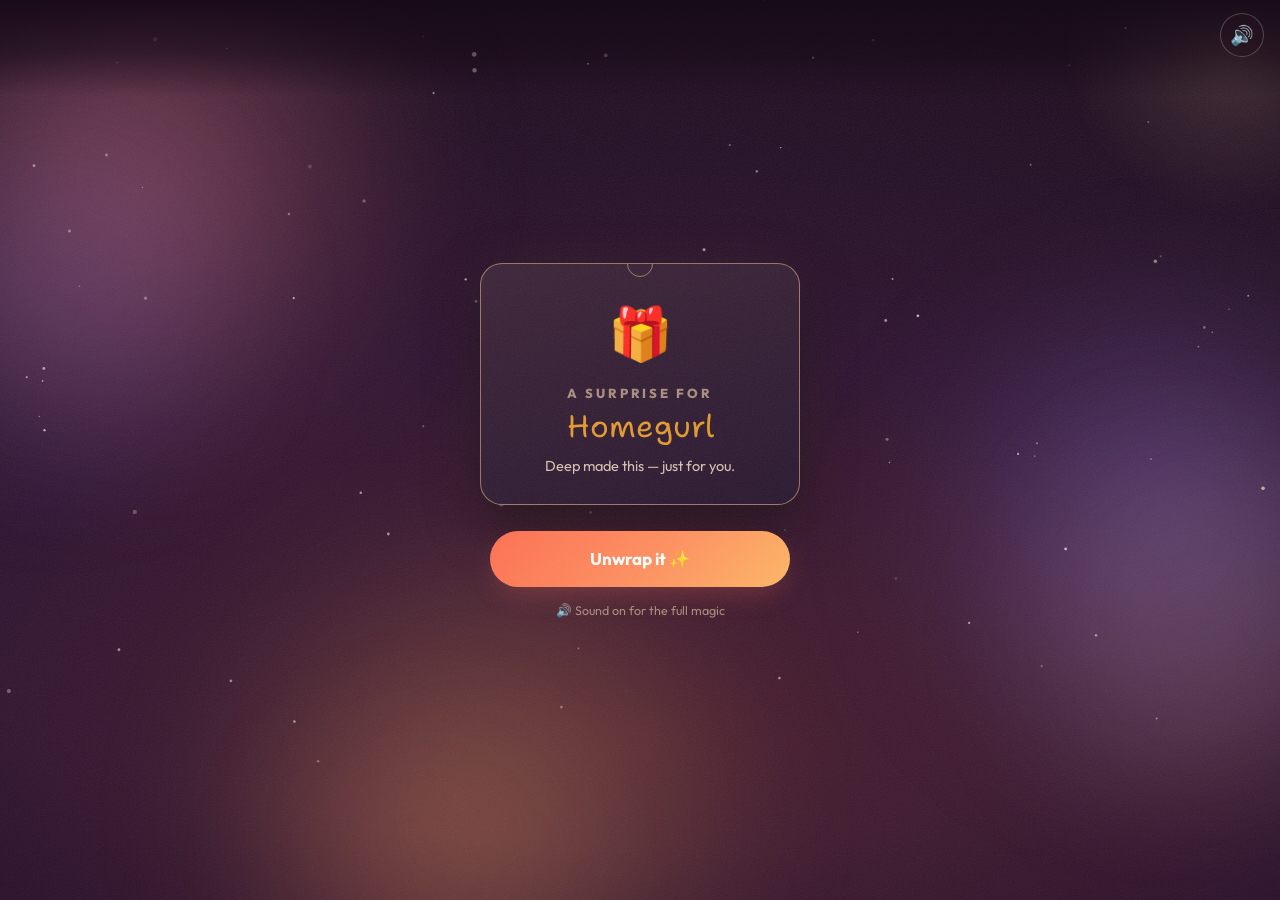
==== org.index.html @ fd67e8c6 "Rename index.html to org.index.html" ====
<!DOCTYPE html>
<html lang="en-US">
<head>
	<meta charset="UTF-8">
		<title>Happy Birthday, Homegurl 🎂</title>
<meta name='robots' content='max-image-preview:large' />
<link rel='dns-prefetch' href='https://www.googletagmanager.com/' />
<link rel="alternate" type="application/rss+xml" title="ourmoments.live &raquo; Feed" href="feed/index.html" />
<link rel="alternate" type="application/rss+xml" title="ourmoments.live &raquo; Comments Feed" href="comments/feed/index.html" />
<link rel="alternate" title="oEmbed (JSON)" type="application/json+oembed" href="wp-json/oembed/1.0/embed@url=https%253A%252F%252Fourmoments.live%252Fbirthday%252F" />
<link rel="alternate" title="oEmbed (XML)" type="text/xml+oembed" href="wp-json/oembed/1.0/embed@url=https%253A%252F%252Fourmoments.live%252Fbirthday%252F&amp;format=xml" />

<!-- OurMoments social preview -->
<meta property="og:type" content="website" />
<meta property="og:site_name" content="OurMoments" />
<meta property="og:locale" content="en_IN" />
<meta property="og:url" content="./birthday/" />
<meta property="og:title" content="Happy Birthday, Homegurl 🎂" />
<meta property="og:description" content="A little something Deep made for you. Open it. 💛" />
<meta property="og:image" content="./wp-content/uploads/2026/07/BDay-preview.jpg" />
<meta property="og:image:secure_url" content="./wp-content/uploads/2026/07/BDay-preview.jpg" />
<meta property="og:image:type" content="image/jpeg" />
<meta property="og:image:width" content="1200" />
<meta property="og:image:height" content="630" />
<meta property="og:image:alt" content="Happy Birthday, Homegurl 🎂" />
<meta name="twitter:card" content="summary_large_image" />
<meta name="twitter:title" content="Happy Birthday, Homegurl 🎂" />
<meta name="twitter:description" content="A little something Deep made for you. Open it. 💛" />
<meta name="twitter:image" content="./wp-content/uploads/2026/07/BDay-preview.jpg" />
<meta name="description" content="A little something Deep made for you. Open it. 💛" />
<!-- /OurMoments social preview -->

<style id="wp-img-auto-sizes-contain-inline-css">
img:is([sizes=auto i],[sizes^="auto," i]){contain-intrinsic-size:3000px 1500px}
/*# sourceURL=wp-img-auto-sizes-contain-inline-css */
</style>
<style id="wp-emoji-styles-inline-css">

	img.wp-smiley, img.emoji {
		display: inline !important;
		border: none !important;
		box-shadow: none !important;
		height: 1em !important;
		width: 1em !important;
		margin: 0 0.07em !important;
		vertical-align: -0.1em !important;
		background: none !important;
		padding: 0 !important;
	}
/*# sourceURL=wp-emoji-styles-inline-css */
</style>
<style id="global-styles-inline-css">
:root{--wp--preset--aspect-ratio--square: 1;--wp--preset--aspect-ratio--4-3: 4/3;--wp--preset--aspect-ratio--3-4: 3/4;--wp--preset--aspect-ratio--3-2: 3/2;--wp--preset--aspect-ratio--2-3: 2/3;--wp--preset--aspect-ratio--16-9: 16/9;--wp--preset--aspect-ratio--9-16: 9/16;--wp--preset--color--black: #000000;--wp--preset--color--cyan-bluish-gray: #abb8c3;--wp--preset--color--white: #ffffff;--wp--preset--color--pale-pink: #f78da7;--wp--preset--color--vivid-red: #cf2e2e;--wp--preset--color--luminous-vivid-orange: #ff6900;--wp--preset--color--luminous-vivid-amber: #fcb900;--wp--preset--color--light-green-cyan: #7bdcb5;--wp--preset--color--vivid-green-cyan: #00d084;--wp--preset--color--pale-cyan-blue: #8ed1fc;--wp--preset--color--vivid-cyan-blue: #0693e3;--wp--preset--color--vivid-purple: #9b51e0;--wp--preset--gradient--vivid-cyan-blue-to-vivid-purple: linear-gradient(135deg,rgb(6,147,227) 0%,rgb(155,81,224) 100%);--wp--preset--gradient--light-green-cyan-to-vivid-green-cyan: linear-gradient(135deg,rgb(122,220,180) 0%,rgb(0,208,130) 100%);--wp--preset--gradient--luminous-vivid-amber-to-luminous-vivid-orange: linear-gradient(135deg,rgb(252,185,0) 0%,rgb(255,105,0) 100%);--wp--preset--gradient--luminous-vivid-orange-to-vivid-red: linear-gradient(135deg,rgb(255,105,0) 0%,rgb(207,46,46) 100%);--wp--preset--gradient--very-light-gray-to-cyan-bluish-gray: linear-gradient(135deg,rgb(238,238,238) 0%,rgb(169,184,195) 100%);--wp--preset--gradient--cool-to-warm-spectrum: linear-gradient(135deg,rgb(74,234,220) 0%,rgb(151,120,209) 20%,rgb(207,42,186) 40%,rgb(238,44,130) 60%,rgb(251,105,98) 80%,rgb(254,248,76) 100%);--wp--preset--gradient--blush-light-purple: linear-gradient(135deg,rgb(255,206,236) 0%,rgb(152,150,240) 100%);--wp--preset--gradient--blush-bordeaux: linear-gradient(135deg,rgb(254,205,165) 0%,rgb(254,45,45) 50%,rgb(107,0,62) 100%);--wp--preset--gradient--luminous-dusk: linear-gradient(135deg,rgb(255,203,112) 0%,rgb(199,81,192) 50%,rgb(65,88,208) 100%);--wp--preset--gradient--pale-ocean: linear-gradient(135deg,rgb(255,245,203) 0%,rgb(182,227,212) 50%,rgb(51,167,181) 100%);--wp--preset--gradient--electric-grass: linear-gradient(135deg,rgb(202,248,128) 0%,rgb(113,206,126) 100%);--wp--preset--gradient--midnight: linear-gradient(135deg,rgb(2,3,129) 0%,rgb(40,116,252) 100%);--wp--preset--font-size--small: 13px;--wp--preset--font-size--medium: 20px;--wp--preset--font-size--large: 36px;--wp--preset--font-size--x-large: 42px;--wp--preset--spacing--20: 0.44rem;--wp--preset--spacing--30: 0.67rem;--wp--preset--spacing--40: 1rem;--wp--preset--spacing--50: 1.5rem;--wp--preset--spacing--60: 2.25rem;--wp--preset--spacing--70: 3.38rem;--wp--preset--spacing--80: 5.06rem;--wp--preset--shadow--natural: 6px 6px 9px rgba(0, 0, 0, 0.2);--wp--preset--shadow--deep: 12px 12px 50px rgba(0, 0, 0, 0.4);--wp--preset--shadow--sharp: 6px 6px 0px rgba(0, 0, 0, 0.2);--wp--preset--shadow--outlined: 6px 6px 0px -3px rgb(255, 255, 255), 6px 6px rgb(0, 0, 0);--wp--preset--shadow--crisp: 6px 6px 0px rgb(0, 0, 0);}.wp-block-button{--wp--preset--dimension--25: 25%;--wp--preset--dimension--50: 50%;--wp--preset--dimension--75: 75%;--wp--preset--dimension--100: 100%;}:root { --wp--style--global--content-size: 800px;--wp--style--global--wide-size: 1200px; }:where(body) { margin: 0; }.wp-site-blocks > .alignleft { float: left; margin-right: 2em; }.wp-site-blocks > .alignright { float: right; margin-left: 2em; }.wp-site-blocks > .aligncenter { justify-content: center; margin-left: auto; margin-right: auto; }:where(.wp-site-blocks) > * { margin-block-start: 24px; margin-block-end: 0; }:where(.wp-site-blocks) > :first-child { margin-block-start: 0; }:where(.wp-site-blocks) > :last-child { margin-block-end: 0; }:root { --wp--style--block-gap: 24px; }:root :where(.is-layout-flow) > :first-child{margin-block-start: 0;}:root :where(.is-layout-flow) > :last-child{margin-block-end: 0;}:root :where(.is-layout-flow) > *{margin-block-start: 24px;margin-block-end: 0;}:root :where(.is-layout-constrained) > :first-child{margin-block-start: 0;}:root :where(.is-layout-constrained) > :last-child{margin-block-end: 0;}:root :where(.is-layout-constrained) > *{margin-block-start: 24px;margin-block-end: 0;}:root :where(.is-layout-flex){gap: 24px;}:root :where(.is-layout-grid){gap: 24px;}.is-layout-flow > .alignleft{float: left;margin-inline-start: 0;margin-inline-end: 2em;}.is-layout-flow > .alignright{float: right;margin-inline-start: 2em;margin-inline-end: 0;}.is-layout-flow > .aligncenter{margin-left: auto !important;margin-right: auto !important;}.is-layout-constrained > .alignleft{float: left;margin-inline-start: 0;margin-inline-end: 2em;}.is-layout-constrained > .alignright{float: right;margin-inline-start: 2em;margin-inline-end: 0;}.is-layout-constrained > .aligncenter{margin-left: auto !important;margin-right: auto !important;}.is-layout-constrained > :where(:not(.alignleft):not(.alignright):not(.alignfull)){max-width: var(--wp--style--global--content-size);margin-left: auto !important;margin-right: auto !important;}.is-layout-constrained > .alignwide{max-width: var(--wp--style--global--wide-size);}body .is-layout-flex{display: flex;}.is-layout-flex{flex-wrap: wrap;align-items: center;}.is-layout-flex > :is(*, div){margin: 0;}body .is-layout-grid{display: grid;}.is-layout-grid > :is(*, div){margin: 0;}body{padding-top: 0px;padding-right: 0px;padding-bottom: 0px;padding-left: 0px;}:root :where(.wp-element-button, .wp-block-button__link){background-color: #32373c;border-width: 0;color: #fff;font-family: inherit;font-size: inherit;font-style: inherit;font-weight: inherit;letter-spacing: inherit;line-height: inherit;padding-top: calc(0.667em + 2px);padding-right: calc(1.333em + 2px);padding-bottom: calc(0.667em + 2px);padding-left: calc(1.333em + 2px);text-decoration: none;text-transform: inherit;}.has-black-color{color: var(--wp--preset--color--black) !important;}.has-cyan-bluish-gray-color{color: var(--wp--preset--color--cyan-bluish-gray) !important;}.has-white-color{color: var(--wp--preset--color--white) !important;}.has-pale-pink-color{color: var(--wp--preset--color--pale-pink) !important;}.has-vivid-red-color{color: var(--wp--preset--color--vivid-red) !important;}.has-luminous-vivid-orange-color{color: var(--wp--preset--color--luminous-vivid-orange) !important;}.has-luminous-vivid-amber-color{color: var(--wp--preset--color--luminous-vivid-amber) !important;}.has-light-green-cyan-color{color: var(--wp--preset--color--light-green-cyan) !important;}.has-vivid-green-cyan-color{color: var(--wp--preset--color--vivid-green-cyan) !important;}.has-pale-cyan-blue-color{color: var(--wp--preset--color--pale-cyan-blue) !important;}.has-vivid-cyan-blue-color{color: var(--wp--preset--color--vivid-cyan-blue) !important;}.has-vivid-purple-color{color: var(--wp--preset--color--vivid-purple) !important;}.has-black-background-color{background-color: var(--wp--preset--color--black) !important;}.has-cyan-bluish-gray-background-color{background-color: var(--wp--preset--color--cyan-bluish-gray) !important;}.has-white-background-color{background-color: var(--wp--preset--color--white) !important;}.has-pale-pink-background-color{background-color: var(--wp--preset--color--pale-pink) !important;}.has-vivid-red-background-color{background-color: var(--wp--preset--color--vivid-red) !important;}.has-luminous-vivid-orange-background-color{background-color: var(--wp--preset--color--luminous-vivid-orange) !important;}.has-luminous-vivid-amber-background-color{background-color: var(--wp--preset--color--luminous-vivid-amber) !important;}.has-light-green-cyan-background-color{background-color: var(--wp--preset--color--light-green-cyan) !important;}.has-vivid-green-cyan-background-color{background-color: var(--wp--preset--color--vivid-green-cyan) !important;}.has-pale-cyan-blue-background-color{background-color: var(--wp--preset--color--pale-cyan-blue) !important;}.has-vivid-cyan-blue-background-color{background-color: var(--wp--preset--color--vivid-cyan-blue) !important;}.has-vivid-purple-background-color{background-color: var(--wp--preset--color--vivid-purple) !important;}.has-black-border-color{border-color: var(--wp--preset--color--black) !important;}.has-cyan-bluish-gray-border-color{border-color: var(--wp--preset--color--cyan-bluish-gray) !important;}.has-white-border-color{border-color: var(--wp--preset--color--white) !important;}.has-pale-pink-border-color{border-color: var(--wp--preset--color--pale-pink) !important;}.has-vivid-red-border-color{border-color: var(--wp--preset--color--vivid-red) !important;}.has-luminous-vivid-orange-border-color{border-color: var(--wp--preset--color--luminous-vivid-orange) !important;}.has-luminous-vivid-amber-border-color{border-color: var(--wp--preset--color--luminous-vivid-amber) !important;}.has-light-green-cyan-border-color{border-color: var(--wp--preset--color--light-green-cyan) !important;}.has-vivid-green-cyan-border-color{border-color: var(--wp--preset--color--vivid-green-cyan) !important;}.has-pale-cyan-blue-border-color{border-color: var(--wp--preset--color--pale-cyan-blue) !important;}.has-vivid-cyan-blue-border-color{border-color: var(--wp--preset--color--vivid-cyan-blue) !important;}.has-vivid-purple-border-color{border-color: var(--wp--preset--color--vivid-purple) !important;}.has-vivid-cyan-blue-to-vivid-purple-gradient-background{background: var(--wp--preset--gradient--vivid-cyan-blue-to-vivid-purple) !important;}.has-light-green-cyan-to-vivid-green-cyan-gradient-background{background: var(--wp--preset--gradient--light-green-cyan-to-vivid-green-cyan) !important;}.has-luminous-vivid-amber-to-luminous-vivid-orange-gradient-background{background: var(--wp--preset--gradient--luminous-vivid-amber-to-luminous-vivid-orange) !important;}.has-luminous-vivid-orange-to-vivid-red-gradient-background{background: var(--wp--preset--gradient--luminous-vivid-orange-to-vivid-red) !important;}.has-very-light-gray-to-cyan-bluish-gray-gradient-background{background: var(--wp--preset--gradient--very-light-gray-to-cyan-bluish-gray) !important;}.has-cool-to-warm-spectrum-gradient-background{background: var(--wp--preset--gradient--cool-to-warm-spectrum) !important;}.has-blush-light-purple-gradient-background{background: var(--wp--preset--gradient--blush-light-purple) !important;}.has-blush-bordeaux-gradient-background{background: var(--wp--preset--gradient--blush-bordeaux) !important;}.has-luminous-dusk-gradient-background{background: var(--wp--preset--gradient--luminous-dusk) !important;}.has-pale-ocean-gradient-background{background: var(--wp--preset--gradient--pale-ocean) !important;}.has-electric-grass-gradient-background{background: var(--wp--preset--gradient--electric-grass) !important;}.has-midnight-gradient-background{background: var(--wp--preset--gradient--midnight) !important;}.has-small-font-size{font-size: var(--wp--preset--font-size--small) !important;}.has-medium-font-size{font-size: var(--wp--preset--font-size--medium) !important;}.has-large-font-size{font-size: var(--wp--preset--font-size--large) !important;}.has-x-large-font-size{font-size: var(--wp--preset--font-size--x-large) !important;}
:root :where(.wp-block-icon svg){width: 24px;}
:root :where(.wp-block-pullquote){font-size: 1.5em;line-height: 1.6;}
/*# sourceURL=global-styles-inline-css */
</style>
<link rel='stylesheet' id='hello-elementor-css' href='wp-content/themes/hello-elementor/assets/css/reset.css@ver=3.4.9.css' media='all' />
<link rel='stylesheet' id='hello-elementor-theme-style-css' href='wp-content/themes/hello-elementor/assets/css/theme.css@ver=3.4.9.css' media='all' />
<link rel='stylesheet' id='hello-elementor-header-footer-css' href='wp-content/themes/hello-elementor/assets/css/header-footer.css@ver=3.4.9.css' media='all' />
<link rel='stylesheet' id='elementor-frontend-css' href='wp-content/plugins/elementor/assets/css/frontend.min.css@ver=4.2.4.css' media='all' />
<style id="elementor-frontend-inline-css">
.e-heading-base a, .e-paragraph-base a { all: unset; cursor: pointer; }form[data-element_type="e-form"].form-state-success [data-element_type="e-form-success-message"],form[data-element_type="e-form"].form-state-error [data-element_type="e-form-error-message"]{ display: block; }
.e-form-textarea-base:not([data-resizable]) { resize: none; } .e-form-submit-button-base { cursor: pointer; box-sizing: border-box; }
/*# sourceURL=elementor-frontend-inline-css */
</style>
<link rel='stylesheet' id='elementor-post-6-css' href='wp-content/uploads/elementor/css/post-6.css@ver=1789129133.css' media='all' />
<link rel='stylesheet' id='base-desktop-css' href='wp-content/uploads/elementor/css/base-desktop.css@ver=6aa3f1ad872ad.css' media='all' />
<link rel='stylesheet' id='local-917-frontend-desktop-css' href='wp-content/uploads/elementor/css/local-917-frontend-desktop.css@ver=6aa3f1b369fdd.css' media='all' />
<link rel='stylesheet' id='base-mobile-css' href='wp-content/uploads/elementor/css/base-mobile.css@ver=6aa3f1ad872ad.css' media='(max-width:767px)' />
<link rel='stylesheet' id='elementor-gf-roboto-css' href='https://fonts.googleapis.com/css?family=Roboto:100,100italic,200,200italic,300,300italic,400,400italic,500,500italic,600,600italic,700,700italic,800,800italic,900,900italic&#038;display=swap' media='all' />
<link rel='stylesheet' id='elementor-gf-robotoslab-css' href='https://fonts.googleapis.com/css?family=Roboto+Slab:100,100italic,200,200italic,300,300italic,400,400italic,500,500italic,600,600italic,700,700italic,800,800italic,900,900italic&#038;display=swap' media='all' />

<!-- Google tag (gtag.js) snippet added by Site Kit -->
<!-- Google Analytics snippet added by Site Kit -->
<script id="google_gtagjs-js" src="https://www.googletagmanager.com/gtag/js?id=GT-WRF28L2K" async></script>
<script id="google_gtagjs-js-after">
window.dataLayer = window.dataLayer || [];function gtag(){dataLayer.push(arguments);}
gtag("set","linker",{"domains":["ourmoments.live"]});
gtag("js", new Date());
gtag("set", "developer_id.dZTNiMT", true);
gtag("config", "GT-WRF28L2K", {"googlesitekit_post_type":"page"});
//# sourceURL=google_gtagjs-js-after
</script>
<script id="jquery-core-js" src="wp-includes/js/jquery/jquery.min.js@ver=3.7.1"></script>
<script id="jquery-migrate-js" src="wp-includes/js/jquery/jquery-migrate.min.js@ver=3.4.1"></script>
<link rel="https://api.w.org/" href="wp-json/index.html" /><link rel="alternate" title="JSON" type="application/json" href="wp-json/wp/v2/pages/917" /><link rel="EditURI" type="application/rsd+xml" title="RSD" href="./xmlrpc.php?rsd" />
<meta name="generator" content="WordPress 7.1" />
<link rel="canonical" href="index.html@p=917.html" />
<link rel='shortlink' href='index.html@p=917.html' />
<meta name="generator" content="Site Kit by Google 1.187.0" /><!-- Meta Pixel Code -->
<script>
!function(f,b,e,v,n,t,s)
{if(f.fbq)return;n=f.fbq=function(){n.callMethod?
n.callMethod.apply(n,arguments):n.queue.push(arguments)};
if(!f._fbq)f._fbq=n;n.push=n;n.loaded=!0;n.version='2.0';
n.queue=[];t=b.createElement(e);t.async=!0;
t.src=v;s=b.getElementsByTagName(e)[0];
s.parentNode.insertBefore(t,s)}(window, document,'script',
'https://connect.facebook.net/en_US/fbevents.js');
fbq('init', '963194859922653');
fbq('track', 'PageView');
</script>
<noscript>
<img height="1" width="1" style="display:none"
src="https://www.facebook.com/tr?id=963194859922653&ev=PageView&noscript=1"/>
</noscript>
<!-- End Meta Pixel Code --><meta name="generator" content="Elementor 4.2.4; features: e_font_icon_svg, additional_custom_breakpoints; settings: css_print_method-external, google_font-enabled, font_display-swap">
			<style>
				.e-con.e-parent:nth-of-type(n+4):not(.e-lazyloaded):not(.e-no-lazyload),
				.e-con.e-parent:nth-of-type(n+4):not(.e-lazyloaded):not(.e-no-lazyload) * {
					background-image: none !important;
				}
				@media screen and (max-height: 1024px) {
					.e-con.e-parent:nth-of-type(n+3):not(.e-lazyloaded):not(.e-no-lazyload),
					.e-con.e-parent:nth-of-type(n+3):not(.e-lazyloaded):not(.e-no-lazyload) * {
						background-image: none !important;
					}
				}
				@media screen and (max-height: 640px) {
					.e-con.e-parent:nth-of-type(n+2):not(.e-lazyloaded):not(.e-no-lazyload),
					.e-con.e-parent:nth-of-type(n+2):not(.e-lazyloaded):not(.e-no-lazyload) * {
						background-image: none !important;
					}
				}
			</style>
			<link rel="icon" href="wp-content/uploads/2026/08/cropped-cropped-android-chrome-192x192-1-32x32.png" sizes="32x32" />
<link rel="icon" href="wp-content/uploads/2026/08/cropped-cropped-android-chrome-192x192-1-192x192.png" sizes="192x192" />
<link rel="apple-touch-icon" href="wp-content/uploads/2026/08/cropped-cropped-android-chrome-192x192-1-180x180.png" />
<meta name="msapplication-TileImage" content="./wp-content/uploads/2026/08/cropped-cropped-android-chrome-192x192-1-270x270.png" />
<style id="wp-custom-css">

/* ============================================
   OURMOMENTS.LIVE - GLOBAL STYLES
   Step 1: Foundation CSS
   ============================================ */

/* --- CSS Variables (Brand Identity) --- */
:root {
  /* Primary Palette */
  --om-primary: #E91E63;
  --om-primary-dark: #C2185B;
  --om-primary-light: #F8BBD9;
  --om-primary-glow: rgba(233, 30, 99, 0.3);
  
  /* Secondary Palette */
  --om-secondary: #1A237E;
  --om-secondary-light: #3949AB;
  --om-accent: #FF6B6B;
  --om-accent-warm: #FFD93D;
  
  /* Backgrounds */
  --om-bg-white: #FFFFFF;
  --om-bg-cream: #FFF5F7;
  --om-bg-soft: #FCE4EC;
  --om-bg-dark: #1A1A2E;
  
  /* Text */
  --om-text-dark: #1A1A2E;
  --om-text-medium: #4A4A6A;
  --om-text-light: #8A8AA3;
  --om-text-white: #FFFFFF;
  
  /* Gradients */
  --om-gradient-hero: linear-gradient(135deg, #FFF5F7 0%, #FCE4EC 50%, #E8EAF6 100%);
  --om-gradient-pink: linear-gradient(135deg, #E91E63 0%, #FF6B6B 100%);
  --om-gradient-dark: linear-gradient(135deg, #1A237E 0%, #0D47A1 100%);
  --om-gradient-card: linear-gradient(145deg, #ffffff 0%, #fff5f7 100%);
  
  /* Shadows */
  --om-shadow-sm: 0 2px 8px rgba(233, 30, 99, 0.08);
  --om-shadow-md: 0 8px 30px rgba(233, 30, 99, 0.12);
  --om-shadow-lg: 0 20px 60px rgba(26, 35, 126, 0.15);
  --om-shadow-glow: 0 0 40px rgba(233, 30, 99, 0.2);
  
  /* Spacing */
  --om-space-xs: 0.5rem;
  --om-space-sm: 1rem;
  --om-space-md: 2rem;
  --om-space-lg: 4rem;
  --om-space-xl: 6rem;
  
  /* Border Radius */
  --om-radius-sm: 8px;
  --om-radius-md: 16px;
  --om-radius-lg: 24px;
  --om-radius-xl: 32px;
  --om-radius-full: 9999px;
  
  /* Transitions */
  --om-transition: all 0.3s cubic-bezier(0.4, 0, 0.2, 1);
  --om-transition-slow: all 0.5s cubic-bezier(0.4, 0, 0.2, 1);
}

/* --- Reset & Base --- */
* {
  margin: 0;
  padding: 0;
  box-sizing: border-box;
}

html {
  scroll-behavior: smooth;
  font-size: 16px;
}

body {
  font-family: 'Segoe UI', system-ui, -apple-system, sans-serif;
  color: var(--om-text-dark);
  background: var(--om-bg-white);
  line-height: 1.6;
  overflow-x: hidden;
  -webkit-font-smoothing: antialiased;
}

/* --- Typography Scale --- */
.om-h1 {
  font-size: clamp(2.5rem, 5vw, 4rem);
  font-weight: 800;
  line-height: 1.1;
  letter-spacing: -0.02em;
}

.om-h2 {
  font-size: clamp(1.8rem, 4vw, 2.8rem);
  font-weight: 700;
  line-height: 1.2;
  letter-spacing: -0.01em;
}

.om-h3 {
  font-size: clamp(1.2rem, 2.5vw, 1.5rem);
  font-weight: 600;
  line-height: 1.3;
}

.om-text-lg {
  font-size: clamp(1rem, 1.5vw, 1.25rem);
  line-height: 1.7;
  color: var(--om-text-medium);
}

.om-text-sm {
  font-size: 0.875rem;
  line-height: 1.5;
  color: var(--om-text-light);
}

/* --- Buttons --- */
.om-btn {
  display: inline-flex;
  align-items: center;
  justify-content: center;
  gap: 0.5rem;
  padding: 0.875rem 2rem;
  font-size: 1rem;
  font-weight: 600;
  border: none;
  border-radius: var(--om-radius-full);
  cursor: pointer;
  text-decoration: none;
  transition: var(--om-transition);
  position: relative;
  overflow: hidden;
}

.om-btn-primary {
  background: var(--om-gradient-pink);
  color: var(--om-text-white);
  box-shadow: var(--om-shadow-md);
}

.om-btn-primary:hover {
  transform: translateY(-3px);
  box-shadow: var(--om-shadow-glow);
}

.om-btn-primary::after {
  content: '';
  position: absolute;
  top: 0;
  left: -100%;
  width: 100%;
  height: 100%;
  background: linear-gradient(90deg, transparent, rgba(255,255,255,0.3), transparent);
  transition: 0.5s;
}

.om-btn-primary:hover::after {
  left: 100%;
}

.om-btn-secondary {
  background: transparent;
  color: var(--om-primary);
  border: 2px solid var(--om-primary);
}

.om-btn-secondary:hover {
  background: var(--om-primary);
  color: white;
  transform: translateY(-3px);
}

/* --- Animations --- */
@keyframes om-float {
  0%, 100% { transform: translateY(0px); }
  50% { transform: translateY(-15px); }
}

@keyframes om-pulse {
  0%, 100% { transform: scale(1); opacity: 1; }
  50% { transform: scale(1.05); opacity: 0.8; }
}

@keyframes om-shimmer {
  0% { background-position: -200% center; }
  100% { background-position: 200% center; }
}

@keyframes om-fade-up {
  from { opacity: 0; transform: translateY(30px); }
  to { opacity: 1; transform: translateY(0); }
}

@keyframes om-heart-beat {
  0%, 100% { transform: scale(1); }
  14% { transform: scale(1.15); }
  28% { transform: scale(1); }
  42% { transform: scale(1.15); }
  70% { transform: scale(1); }
}

.om-animate-fade-up {
  animation: om-fade-up 0.8s ease-out forwards;
}

.om-animate-float {
  animation: om-float 4s ease-in-out infinite;
}

.om-animate-pulse {
  animation: om-pulse 2s ease-in-out infinite;
}

.om-animate-heart {
  animation: om-heart-beat 1.5s ease-in-out infinite;
}

/* --- Glassmorphism Utility --- */
.om-glass {
  background: rgba(255, 255, 255, 0.7);
  backdrop-filter: blur(20px);
  -webkit-backdrop-filter: blur(20px);
  border: 1px solid rgba(255, 255, 255, 0.3);
}

/* --- Container --- */
.om-container {
  width: 100%;
  max-width: 1280px;
  margin: 0 auto;
  padding: 0 var(--om-space-md);
}

/* --- Section Spacing --- */
.om-section {
  padding: var(--om-space-xl) 0;
  position: relative;
}

/* --- Gradient Text --- */
.om-gradient-text {
  background: var(--om-gradient-pink);
  -webkit-background-clip: text;
  -webkit-text-fill-color: transparent;
  background-clip: text;
}

/* --- Mobile Responsive Base --- */
@media (max-width: 768px) {
  :root {
    --om-space-lg: 2.5rem;
    --om-space-xl: 4rem;
  }
  
  .om-container {
    padding: 0 var(--om-space-sm);
  }
}


/* ============================================
   FIXES FOR HEADER & HERO STATS
   Add this to Additional CSS (bottom)
   ============================================ */

/* FIX 1: Header vertical centering */
.om-header-inner {
  height: 72px;
  display: flex;
  align-items: center;
  justify-content: space-between;
}

/* FIX 2: Stats bar — remove absolute positioning, make it flow naturally */
.om-hero-stats {
  position: relative;
  bottom: auto;
  left: auto;
  transform: none;
  margin-top: 3rem;
  margin-bottom: 2rem;
  align-self: center;
  justify-content: center;
}

/* FIX 3: Hero section padding adjustment after removing section padding */
.om-hero {
  padding-top: 2rem;
  padding-bottom: 2rem;
}

/* FIX 4: Scroll indicator fix */
.om-scroll-indicator {
  position: relative;
  bottom: auto;
  left: auto;
  transform: none;
  margin-top: 1rem;
}

/* FIX 5: Hero inner grid spacing */
.om-hero-inner {
  gap: 3rem;
}

/* FIX 6: Ensure phone mockup doesn't push stats up */
.om-hero-visual {
  margin-bottom: 0;
}

/* ============================================
   FIX: Remove gap between header and hero
   ============================================ */

/* Reduce the spacer height */
.om-header + div[style*="height: 72px"] {
  height: 0px !important;
}

/* Add padding to hero content instead to avoid header overlap */
.om-hero {
  padding-top: 100px !important;
}




/* ============================================
   OURMOMENTS — PERFORMANCE OPTIMIZATION LAYER
   Add at the BOTTOM of Additional CSS
   ============================================ */

/* ---- 1. RESPECT MOTION PREFERENCES ---- */
@media (prefers-reduced-motion: reduce) {
  *, *::before, *::after {
    animation-duration: 0.01ms !important;
    animation-iteration-count: 1 !important;
    transition-duration: 0.01ms !important;
    scroll-behavior: auto !important;
  }
}

/* ---- 2. GPU ACCELERATION HINTS ---- */
/* Only apply to elements that actually transform */
.om-phone-v2,
.om-hero-cta-primary,
.om-cta-primary-v2,
.om-mobile-panel-v2,
.om-pcard-v2,
.om-tst-track,
.om-back-top,
.om-slide-v2 {
  will-change: transform;
  transform: translateZ(0);
  -webkit-transform: translateZ(0);
  backface-visibility: hidden;
  -webkit-backface-visibility: hidden;
}

/* ---- 3. CONTENT VISIBILITY (lazy-render off-screen sections) ---- */
.om-exp-v2,
.om-how-v2,
.om-tst-v2,
.om-cta-v2,
.om-footer-v2 {
  content-visibility: auto;
  contain-intrinsic-size: 1px 800px;
}

/* ---- 4. MOBILE PERFORMANCE OVERRIDES ---- */
@media (max-width: 768px) {
  
  /* Reduce ALL backdrop blur intensity (was 20px) */
  .om-header-v2,
  .om-hero-stats-v2,
  .om-hero-cta-secondary,
  .om-hero-notif,
  .om-foot-form,
  .om-foot-rating,
  .om-foot-social,
  .om-trust-pill,
  .om-cta-badge,
  .om-cta-secondary-v2,
  .om-mobile-backdrop-v2,
  .om-mobile-cta-v2 {
    backdrop-filter: blur(8px) !important;
    -webkit-backdrop-filter: blur(8px) !important;
  }
  
  /* Reduce large blur orbs (were 80-120px filter blur) */
  .om-hero-mesh::before,
  .om-hero-mesh::after,
  .om-hero-mesh > span,
  .om-exp-v2::before,
  .om-exp-v2::after,
  .om-how-v2::before,
  .om-tst-v2::before,
  .om-tst-v2::after,
  .om-cta-v2::before,
  .om-cta-v2::after,
  .om-foot-glow,
  .om-cta-orb,
  .om-hero-glow {
    filter: blur(35px) !important;
    -webkit-filter: blur(35px) !important;
    opacity: 0.25 !important;
  }
  
  /* HIDE decorative particles on mobile (they're invisible micro-elements) */
  .om-foot-particle,
  .om-cta-sparkle,
  .om-scene .om-particle,
  .om-scene .om-confetti,
  .om-scene .om-piece,
  .om-scene .om-rupee,
  .om-scene .om-petal,
  .om-scene .om-spark,
  .om-scene .om-ring,
  .om-how-deco,
  .om-hero-grid {
    display: none !important;
  }
  
  /* Stop infinite animations on mobile (keep ONE-time entrance animations) */
  .om-scene-main,
  .om-slide-icon,
  .om-cta-orb,
  .om-foot-glow,
  .om-hero-mesh::before,
  .om-hero-mesh::after,
  .om-hero-mesh > span,
  .om-exp-v2::before,
  .om-exp-v2::after,
  .om-how-v2::before,
  .om-tst-v2::before,
  .om-tst-v2::after,
  .om-cta-v2::before,
  .om-cta-v2::after {
    animation: none !important;
  }
  
  /* Disable gradient-shift animations (heavy paint) */
  .om-hero-title-v2 .grad,
  .om-cta-headline .grad,
  .om-cta-card {
    animation: none !important;
  }
  
  /* Slow down marquee on mobile (less repaints per second) */
  .om-tst-track {
    animation-duration: 60s !important;
  }
  .om-tst-track.reverse {
    animation-duration: 70s !important;
  }
  
  /* Disable badge pulse on mobile */
  .om-pbadge.popular,
  .om-slide-btn,
  .om-hero-badge-v2,
  .om-foot-logo-mark,
  .om-logo-mark-v2 {
    animation: none !important;
  }
}

/* ---- 5. PAUSE ANIMATIONS WHEN TAB INACTIVE ---- */
/* Browsers do this automatically, but we reinforce it */
@media (max-width: 968px) {
  /* On smaller screens, simplify backdrop blur on header too */
  .om-header-v2 {
    backdrop-filter: blur(10px) saturate(120%) !important;
    -webkit-backdrop-filter: blur(10px) saturate(120%) !important;
  }
}

/* ---- 6. SMOOTH SCROLLING ON BODY (helps perceived performance) ---- */
html {
  scroll-behavior: smooth;
  -webkit-overflow-scrolling: touch;
}

body {
  overscroll-behavior-y: none;
}

/* ---- 7. REDUCE TESTIMONIAL CARD COMPLEXITY ON MOBILE ---- */
@media (max-width: 600px) {
  .om-tst-card {
    box-shadow: 0 4px 12px rgba(0,0,0,0.06) !important;
  }
}

/* ---- 8. PREVENT LAYOUT SHIFT FROM EMOJI LOADING ---- */
.om-scene-main,
.om-slide-icon,
.om-how-icon-v2,
.om-step-icon {
  font-feature-settings: "liga" 0;
  text-rendering: optimizeSpeed;
}

</style>
	<meta name="viewport" content="width=device-width, initial-scale=1.0, viewport-fit=cover" /></head>
<body class="wp-singular page-template page-template-elementor_canvas page page-id-917 wp-custom-logo wp-embed-responsive wp-theme-hello-elementor hello-elementor-default elementor-default elementor-template-canvas elementor-kit-6 elementor-page elementor-page-917">
			<div data-elementor-type="wp-page" data-elementor-id="917" class="elementor elementor-917" data-elementor-post-type="page">
				<div class="elementor-element elementor-element-4a175f9 e-con e-atomic-element e-flexbox-base e-8630b01 " data-id="4a175f9" data-element_type="e-flexbox" data-e-type="e-flexbox" data-interaction-id="4a175f9" data-e-type="e-flexbox" data-id="4a175f9">
    		<div class="elementor-element elementor-element-4c0600d elementor-widget elementor-widget-html" data-id="4c0600d" data-element_type="widget" data-e-type="widget" data-widget_type="html.default">
					<meta charset="UTF-8"> <link rel="preconnect" href="https://fonts.googleapis.com"> <link rel="preconnect" href="https://fonts.gstatic.com" crossorigin> <link href="https://fonts.googleapis.com/css2?family=Bricolage+Grotesque:opsz,wght@12..96,400;12..96,500;12..96,600;12..96,700;12..96,800&family=Shantell+Sans:wght@400;500;600;700&family=Outfit:wght@400;500;600;700;800&display=swap" rel="stylesheet"> <script data-no-optimize="1" data-litespeed-async="off">/* GSAP 3.12.5 (GreenSock) — inlined so the opening film is fully self-contained (no CDN/CSP dependency). https://gsap.com  © 2024 GreenSock, standard "no charge" license. */
  /*!
   * GSAP 3.12.5
   * https://gsap.com
   * 
   * @license Copyright 2024, GreenSock. All rights reserved.
   * Subject to the terms at https://gsap.com/standard-license or for Club GSAP members, the agreement issued with that membership.
   * @author: Jack Doyle, jack@greensock.com
   */

  !function (t, e) { "object" == typeof exports && "undefined" != typeof module ? e(exports) : "function" == typeof define && define.amd ? define(["exports"], e) : e((t = t || self).window = t.window || {}) }(this, function (e) { "use strict"; function _inheritsLoose(t, e) { t.prototype = Object.create(e.prototype), (t.prototype.constructor = t).__proto__ = e } function _assertThisInitialized(t) { if (void 0 === t) throw new ReferenceError("this hasn't been initialised - super() hasn't been called"); return t } function r(t) { return "string" == typeof t } function s(t) { return "function" == typeof t } function t(t) { return "number" == typeof t } function u(t) { return void 0 === t } function v(t) { return "object" == typeof t } function w(t) { return !1 !== t } function x() { return "undefined" != typeof window } function y(t) { return s(t) || r(t) } function P(t) { return (i = yt(t, ot)) && ze } function Q(t, e) { return console.warn("Invalid property", t, "set to", e, "Missing plugin? gsap.registerPlugin()") } function R(t, e) { return !e && console.warn(t) } function S(t, e) { return t && (ot[t] = e) && i && (i[t] = e) || ot } function T() { return 0 } function ea(t) { var e, r, i = t[0]; if (v(i) || s(i) || (t = [t]), !(e = (i._gsap || {}).harness)) { for (r = gt.length; r-- && !gt[r].targetTest(i);); e = gt[r] } for (r = t.length; r--;)t[r] && (t[r]._gsap || (t[r]._gsap = new Vt(t[r], e))) || t.splice(r, 1); return t } function fa(t) { return t._gsap || ea(Mt(t))[0]._gsap } function ga(t, e, r) { return (r = t[e]) && s(r) ? t[e]() : u(r) && t.getAttribute && t.getAttribute(e) || r } function ha(t, e) { return (t = t.split(",")).forEach(e) || t } function ia(t) { return Math.round(1e5 * t) / 1e5 || 0 } function ja(t) { return Math.round(1e7 * t) / 1e7 || 0 } function ka(t, e) { var r = e.charAt(0), i = parseFloat(e.substr(2)); return t = parseFloat(t), "+" === r ? t + i : "-" === r ? t - i : "*" === r ? t * i : t / i } function la(t, e) { for (var r = e.length, i = 0; t.indexOf(e[i]) < 0 && ++i < r;); return i < r } function ma() { var t, e, r = dt.length, i = dt.slice(0); for (ct = {}, t = dt.length = 0; t < r; t++)(e = i[t]) && e._lazy && (e.render(e._lazy[0], e._lazy[1], !0)._lazy = 0) } function na(t, e, r, i) { dt.length && !L && ma(), t.render(e, r, i || L && e < 0 && (t._initted || t._startAt)), dt.length && !L && ma() } function oa(t) { var e = parseFloat(t); return (e || 0 === e) && (t + "").match(at).length < 2 ? e : r(t) ? t.trim() : t } function pa(t) { return t } function qa(t, e) { for (var r in e) r in t || (t[r] = e[r]); return t } function ta(t, e) { for (var r in e) "__proto__" !== r && "constructor" !== r && "prototype" !== r && (t[r] = v(e[r]) ? ta(t[r] || (t[r] = {}), e[r]) : e[r]); return t } function ua(t, e) { var r, i = {}; for (r in t) r in e || (i[r] = t[r]); return i } function va(t) { var e = t.parent || I, r = t.keyframes ? function _setKeyframeDefaults(i) { return function (t, e) { for (var r in e) r in t || "duration" === r && i || "ease" === r || (t[r] = e[r]) } }(Z(t.keyframes)) : qa; if (w(t.inherit)) for (; e;)r(t, e.vars.defaults), e = e.parent || e._dp; return t } function xa(t, e, r, i, n) { void 0 === r && (r = "_first"), void 0 === i && (i = "_last"); var a, s = t[i]; if (n) for (a = e[n]; s && s[n] > a;)s = s._prev; return s ? (e._next = s._next, s._next = e) : (e._next = t[r], t[r] = e), e._next ? e._next._prev = e : t[i] = e, e._prev = s, e.parent = e._dp = t, e } function ya(t, e, r, i) { void 0 === r && (r = "_first"), void 0 === i && (i = "_last"); var n = e._prev, a = e._next; n ? n._next = a : t[r] === e && (t[r] = a), a ? a._prev = n : t[i] === e && (t[i] = n), e._next = e._prev = e.parent = null } function za(t, e) { t.parent && (!e || t.parent.autoRemoveChildren) && t.parent.remove && t.parent.remove(t), t._act = 0 } function Aa(t, e) { if (t && (!e || e._end > t._dur || e._start < 0)) for (var r = t; r;)r._dirty = 1, r = r.parent; return t } function Ca(t, e, r, i) { return t._startAt && (L ? t._startAt.revert(ht) : t.vars.immediateRender && !t.vars.autoRevert || t._startAt.render(e, !0, i)) } function Ea(t) { return t._repeat ? Tt(t._tTime, t = t.duration() + t._rDelay) * t : 0 } function Ga(t, e) { return (t - e._start) * e._ts + (0 <= e._ts ? 0 : e._dirty ? e.totalDuration() : e._tDur) } function Ha(t) { return t._end = ja(t._start + (t._tDur / Math.abs(t._ts || t._rts || X) || 0)) } function Ia(t, e) { var r = t._dp; return r && r.smoothChildTiming && t._ts && (t._start = ja(r._time - (0 < t._ts ? e / t._ts : ((t._dirty ? t.totalDuration() : t._tDur) - e) / -t._ts)), Ha(t), r._dirty || Aa(r, t)), t } function Ja(t, e) { var r; if ((e._time || !e._dur && e._initted || e._start < t._time && (e._dur || !e.add)) && (r = Ga(t.rawTime(), e), (!e._dur || Ot(0, e.totalDuration(), r) - e._tTime > X) && e.render(r, !0)), Aa(t, e)._dp && t._initted && t._time >= t._dur && t._ts) { if (t._dur < t.duration()) for (r = t; r._dp;)0 <= r.rawTime() && r.totalTime(r._tTime), r = r._dp; t._zTime = -X } } function Ka(e, r, i, n) { return r.parent && za(r), r._start = ja((t(i) ? i : i || e !== I ? xt(e, i, r) : e._time) + r._delay), r._end = ja(r._start + (r.totalDuration() / Math.abs(r.timeScale()) || 0)), xa(e, r, "_first", "_last", e._sort ? "_start" : 0), bt(r) || (e._recent = r), n || Ja(e, r), e._ts < 0 && Ia(e, e._tTime), e } function La(t, e) { return (ot.ScrollTrigger || Q("scrollTrigger", e)) && ot.ScrollTrigger.create(e, t) } function Ma(t, e, r, i, n) { return Qt(t, e, n), t._initted ? !r && t._pt && !L && (t._dur && !1 !== t.vars.lazy || !t._dur && t.vars.lazy) && f !== Rt.frame ? (dt.push(t), t._lazy = [n, i], 1) : void 0 : 1 } function Ra(t, e, r, i) { var n = t._repeat, a = ja(e) || 0, s = t._tTime / t._tDur; return s && !i && (t._time *= a / t._dur), t._dur = a, t._tDur = n ? n < 0 ? 1e10 : ja(a * (n + 1) + t._rDelay * n) : a, 0 < s && !i && Ia(t, t._tTime = t._tDur * s), t.parent && Ha(t), r || Aa(t.parent, t), t } function Sa(t) { return t instanceof Xt ? Aa(t) : Ra(t, t._dur) } function Va(e, r, i) { var n, a, s = t(r[1]), o = (s ? 2 : 1) + (e < 2 ? 0 : 1), u = r[o]; if (s && (u.duration = r[1]), u.parent = i, e) { for (n = u, a = i; a && !("immediateRender" in n);)n = a.vars.defaults || {}, a = w(a.vars.inherit) && a.parent; u.immediateRender = w(n.immediateRender), e < 2 ? u.runBackwards = 1 : u.startAt = r[o - 1] } return new $t(r[0], u, r[1 + o]) } function Wa(t, e) { return t || 0 === t ? e(t) : e } function Ya(t, e) { return r(t) && (e = st.exec(t)) ? e[1] : "" } function _a(t, e) { return t && v(t) && "length" in t && (!e && !t.length || t.length - 1 in t && v(t[0])) && !t.nodeType && t !== h } function cb(r) { return r = Mt(r)[0] || R("Invalid scope") || {}, function (t) { var e = r.current || r.nativeElement || r; return Mt(t, e.querySelectorAll ? e : e === r ? R("Invalid scope") || a.createElement("div") : r) } } function db(t) { return t.sort(function () { return .5 - Math.random() }) } function eb(t) { if (s(t)) return t; var p = v(t) ? t : { each: t }, _ = jt(p.ease), m = p.from || 0, g = parseFloat(p.base) || 0, y = {}, e = 0 < m && m < 1, T = isNaN(m) || e, b = p.axis, w = m, x = m; return r(m) ? w = x = { center: .5, edges: .5, end: 1 }[m] || 0 : !e && T && (w = m[0], x = m[1]), function (t, e, r) { var i, n, a, s, o, u, h, l, f, d = (r || p).length, c = y[d]; if (!c) { if (!(f = "auto" === p.grid ? 0 : (p.grid || [1, U])[1])) { for (h = -U; h < (h = r[f++].getBoundingClientRect().left) && f < d;); f < d && f-- } for (c = y[d] = [], i = T ? Math.min(f, d) * w - .5 : m % f, n = f === U ? 0 : T ? d * x / f - .5 : m / f | 0, l = U, u = h = 0; u < d; u++)a = u % f - i, s = n - (u / f | 0), c[u] = o = b ? Math.abs("y" === b ? s : a) : K(a * a + s * s), h < o && (h = o), o < l && (l = o); "random" === m && db(c), c.max = h - l, c.min = l, c.v = d = (parseFloat(p.amount) || parseFloat(p.each) * (d < f ? d - 1 : b ? "y" === b ? d / f : f : Math.max(f, d / f)) || 0) * ("edges" === m ? -1 : 1), c.b = d < 0 ? g - d : g, c.u = Ya(p.amount || p.each) || 0, _ = _ && d < 0 ? Yt(_) : _ } return d = (c[t] - c.min) / c.max || 0, ja(c.b + (_ ? _(d) : d) * c.v) + c.u } } function fb(i) { var n = Math.pow(10, ((i + "").split(".")[1] || "").length); return function (e) { var r = ja(Math.round(parseFloat(e) / i) * i * n); return (r - r % 1) / n + (t(e) ? 0 : Ya(e)) } } function gb(h, e) { var l, f, r = Z(h); return !r && v(h) && (l = r = h.radius || U, h.values ? (h = Mt(h.values), (f = !t(h[0])) && (l *= l)) : h = fb(h.increment)), Wa(e, r ? s(h) ? function (t) { return f = h(t), Math.abs(f - t) <= l ? f : t } : function (e) { for (var r, i, n = parseFloat(f ? e.x : e), a = parseFloat(f ? e.y : 0), s = U, o = 0, u = h.length; u--;)(r = f ? (r = h[u].x - n) * r + (i = h[u].y - a) * i : Math.abs(h[u] - n)) < s && (s = r, o = u); return o = !l || s <= l ? h[o] : e, f || o === e || t(e) ? o : o + Ya(e) } : fb(h)) } function hb(t, e, r, i) { return Wa(Z(t) ? !e : !0 === r ? !!(r = 0) : !i, function () { return Z(t) ? t[~~(Math.random() * t.length)] : (r = r || 1e-5) && (i = r < 1 ? Math.pow(10, (r + "").length - 2) : 1) && Math.floor(Math.round((t - r / 2 + Math.random() * (e - t + .99 * r)) / r) * r * i) / i }) } function lb(e, r, t) { return Wa(t, function (t) { return e[~~r(t)] }) } function ob(t) { for (var e, r, i, n, a = 0, s = ""; ~(e = t.indexOf("random(", a));)i = t.indexOf(")", e), n = "[" === t.charAt(e + 7), r = t.substr(e + 7, i - e - 7).match(n ? at : tt), s += t.substr(a, e - a) + hb(n ? r : +r[0], n ? 0 : +r[1], +r[2] || 1e-5), a = i + 1; return s + t.substr(a, t.length - a) } function rb(t, e, r) { var i, n, a, s = t.labels, o = U; for (i in s) (n = s[i] - e) < 0 == !!r && n && o > (n = Math.abs(n)) && (a = i, o = n); return a } function tb(t) { return za(t), t.scrollTrigger && t.scrollTrigger.kill(!!L), t.progress() < 1 && Ct(t, "onInterrupt"), t } function wb(t) { if (t) if (t = !t.name && t.default || t, x() || t.headless) { var e = t.name, r = s(t), i = e && !r && t.init ? function () { this._props = [] } : t, n = { init: T, render: he, add: Wt, kill: ce, modifier: fe, rawVars: 0 }, a = { targetTest: 0, get: 0, getSetter: ne, aliases: {}, register: 0 }; if (Ft(), t !== i) { if (pt[e]) return; qa(i, qa(ua(t, n), a)), yt(i.prototype, yt(n, ua(t, a))), pt[i.prop = e] = i, t.targetTest && (gt.push(i), ft[e] = 1), e = ("css" === e ? "CSS" : e.charAt(0).toUpperCase() + e.substr(1)) + "Plugin" } S(e, i), t.register && t.register(ze, i, _e) } else At.push(t) } function zb(t, e, r) { return (6 * (t += t < 0 ? 1 : 1 < t ? -1 : 0) < 1 ? e + (r - e) * t * 6 : t < .5 ? r : 3 * t < 2 ? e + (r - e) * (2 / 3 - t) * 6 : e) * St + .5 | 0 } function Ab(e, r, i) { var n, a, s, o, u, h, l, f, d, c, p = e ? t(e) ? [e >> 16, e >> 8 & St, e & St] : 0 : zt.black; if (!p) { if ("," === e.substr(-1) && (e = e.substr(0, e.length - 1)), zt[e]) p = zt[e]; else if ("#" === e.charAt(0)) { if (e.length < 6 && (e = "#" + (n = e.charAt(1)) + n + (a = e.charAt(2)) + a + (s = e.charAt(3)) + s + (5 === e.length ? e.charAt(4) + e.charAt(4) : "")), 9 === e.length) return [(p = parseInt(e.substr(1, 6), 16)) >> 16, p >> 8 & St, p & St, parseInt(e.substr(7), 16) / 255]; p = [(e = parseInt(e.substr(1), 16)) >> 16, e >> 8 & St, e & St] } else if ("hsl" === e.substr(0, 3)) if (p = c = e.match(tt), r) { if (~e.indexOf("=")) return p = e.match(et), i && p.length < 4 && (p[3] = 1), p } else o = +p[0] % 360 / 360, u = p[1] / 100, n = 2 * (h = p[2] / 100) - (a = h <= .5 ? h * (u + 1) : h + u - h * u), 3 < p.length && (p[3] *= 1), p[0] = zb(o + 1 / 3, n, a), p[1] = zb(o, n, a), p[2] = zb(o - 1 / 3, n, a); else p = e.match(tt) || zt.transparent; p = p.map(Number) } return r && !c && (n = p[0] / St, a = p[1] / St, s = p[2] / St, h = ((l = Math.max(n, a, s)) + (f = Math.min(n, a, s))) / 2, l === f ? o = u = 0 : (d = l - f, u = .5 < h ? d / (2 - l - f) : d / (l + f), o = l === n ? (a - s) / d + (a < s ? 6 : 0) : l === a ? (s - n) / d + 2 : (n - a) / d + 4, o *= 60), p[0] = ~~(o + .5), p[1] = ~~(100 * u + .5), p[2] = ~~(100 * h + .5)), i && p.length < 4 && (p[3] = 1), p } function Bb(t) { var r = [], i = [], n = -1; return t.split(Et).forEach(function (t) { var e = t.match(rt) || []; r.push.apply(r, e), i.push(n += e.length + 1) }), r.c = i, r } function Cb(t, e, r) { var i, n, a, s, o = "", u = (t + o).match(Et), h = e ? "hsla(" : "rgba(", l = 0; if (!u) return t; if (u = u.map(function (t) { return (t = Ab(t, e, 1)) && h + (e ? t[0] + "," + t[1] + "%," + t[2] + "%," + t[3] : t.join(",")) + ")" }), r && (a = Bb(t), (i = r.c).join(o) !== a.c.join(o))) for (s = (n = t.replace(Et, "1").split(rt)).length - 1; l < s; l++)o += n[l] + (~i.indexOf(l) ? u.shift() || h + "0,0,0,0)" : (a.length ? a : u.length ? u : r).shift()); if (!n) for (s = (n = t.split(Et)).length - 1; l < s; l++)o += n[l] + u[l]; return o + n[s] } function Fb(t) { var e, r = t.join(" "); if (Et.lastIndex = 0, Et.test(r)) return e = Dt.test(r), t[1] = Cb(t[1], e), t[0] = Cb(t[0], e, Bb(t[1])), !0 } function Ob(t) { var e = (t + "").split("("), r = Lt[e[0]]; return r && 1 < e.length && r.config ? r.config.apply(null, ~t.indexOf("{") ? [function _parseObjectInString(t) { for (var e, r, i, n = {}, a = t.substr(1, t.length - 3).split(":"), s = a[0], o = 1, u = a.length; o < u; o++)r = a[o], e = o !== u - 1 ? r.lastIndexOf(",") : r.length, i = r.substr(0, e), n[s] = isNaN(i) ? i.replace(Bt, "").trim() : +i, s = r.substr(e + 1).trim(); return n }(e[1])] : function _valueInParentheses(t) { var e = t.indexOf("(") + 1, r = t.indexOf(")"), i = t.indexOf("(", e); return t.substring(e, ~i && i < r ? t.indexOf(")", r + 1) : r) }(t).split(",").map(oa)) : Lt._CE && It.test(t) ? Lt._CE("", t) : r } function Qb(t, e) { for (var r, i = t._first; i;)i instanceof Xt ? Qb(i, e) : !i.vars.yoyoEase || i._yoyo && i._repeat || i._yoyo === e || (i.timeline ? Qb(i.timeline, e) : (r = i._ease, i._ease = i._yEase, i._yEase = r, i._yoyo = e)), i = i._next } function Sb(t, e, r, i) { void 0 === r && (r = function easeOut(t) { return 1 - e(1 - t) }), void 0 === i && (i = function easeInOut(t) { return t < .5 ? e(2 * t) / 2 : 1 - e(2 * (1 - t)) / 2 }); var n, a = { easeIn: e, easeOut: r, easeInOut: i }; return ha(t, function (t) { for (var e in Lt[t] = ot[t] = a, Lt[n = t.toLowerCase()] = r, a) Lt[n + ("easeIn" === e ? ".in" : "easeOut" === e ? ".out" : ".inOut")] = Lt[t + "." + e] = a[e] }), a } function Tb(e) { return function (t) { return t < .5 ? (1 - e(1 - 2 * t)) / 2 : .5 + e(2 * (t - .5)) / 2 } } function Ub(r, t, e) { function Jm(t) { return 1 === t ? 1 : i * Math.pow(2, -10 * t) * H((t - a) * n) + 1 } var i = 1 <= t ? t : 1, n = (e || (r ? .3 : .45)) / (t < 1 ? t : 1), a = n / N * (Math.asin(1 / i) || 0), s = "out" === r ? Jm : "in" === r ? function (t) { return 1 - Jm(1 - t) } : Tb(Jm); return n = N / n, s.config = function (t, e) { return Ub(r, t, e) }, s } function Vb(e, r) { function Rm(t) { return t ? --t * t * ((r + 1) * t + r) + 1 : 0 } void 0 === r && (r = 1.70158); var t = "out" === e ? Rm : "in" === e ? function (t) { return 1 - Rm(1 - t) } : Tb(Rm); return t.config = function (t) { return Vb(e, t) }, t } var F, L, l, I, h, n, a, i, o, f, d, c, p, _, m, g, b, O, k, M, C, A, z, E, D, B, Y, j, q = { autoSleep: 120, force3D: "auto", nullTargetWarn: 1, units: { lineHeight: "" } }, V = { duration: .5, overwrite: !1, delay: 0 }, U = 1e8, X = 1 / U, N = 2 * Math.PI, G = N / 4, W = 0, K = Math.sqrt, J = Math.cos, H = Math.sin, $ = "function" == typeof ArrayBuffer && ArrayBuffer.isView || function () { }, Z = Array.isArray, tt = /(?:-?\.?\d|\.)+/gi, et = /[-+=.]*\d+[.e\-+]*\d*[e\-+]*\d*/g, rt = /[-+=.]*\d+[.e-]*\d*[a-z%]*/g, it = /[-+=.]*\d+\.?\d*(?:e-|e\+)?\d*/gi, nt = /[+-]=-?[.\d]+/, at = /[^,'"\[\]\s]+/gi, st = /^[+\-=e\s\d]*\d+[.\d]*([a-z]*|%)\s*$/i, ot = {}, ut = { suppressEvents: !0, isStart: !0, kill: !1 }, ht = { suppressEvents: !0, kill: !1 }, lt = { suppressEvents: !0 }, ft = {}, dt = [], ct = {}, pt = {}, _t = {}, mt = 30, gt = [], vt = "", yt = function _merge(t, e) { for (var r in e) t[r] = e[r]; return t }, Tt = function _animationCycle(t, e) { var r = Math.floor(t /= e); return t && r === t ? r - 1 : r }, bt = function _isFromOrFromStart(t) { var e = t.data; return "isFromStart" === e || "isStart" === e }, wt = { _start: 0, endTime: T, totalDuration: T }, xt = function _parsePosition(t, e, i) { var n, a, s, o = t.labels, u = t._recent || wt, h = t.duration() >= U ? u.endTime(!1) : t._dur; return r(e) && (isNaN(e) || e in o) ? (a = e.charAt(0), s = "%" === e.substr(-1), n = e.indexOf("="), "<" === a || ">" === a ? (0 <= n && (e = e.replace(/=/, "")), ("<" === a ? u._start : u.endTime(0 <= u._repeat)) + (parseFloat(e.substr(1)) || 0) * (s ? (n < 0 ? u : i).totalDuration() / 100 : 1)) : n < 0 ? (e in o || (o[e] = h), o[e]) : (a = parseFloat(e.charAt(n - 1) + e.substr(n + 1)), s && i && (a = a / 100 * (Z(i) ? i[0] : i).totalDuration()), 1 < n ? _parsePosition(t, e.substr(0, n - 1), i) + a : h + a)) : null == e ? h : +e }, Ot = function _clamp(t, e, r) { return r < t ? t : e < r ? e : r }, kt = [].slice, Mt = function toArray(t, e, i) { return l && !e && l.selector ? l.selector(t) : !r(t) || i || !n && Ft() ? Z(t) ? function _flatten(t, e, i) { return void 0 === i && (i = []), t.forEach(function (t) { return r(t) && !e || _a(t, 1) ? i.push.apply(i, Mt(t)) : i.push(t) }) || i }(t, i) : _a(t) ? kt.call(t, 0) : t ? [t] : [] : kt.call((e || a).querySelectorAll(t), 0) }, Pt = function mapRange(e, t, r, i, n) { var a = t - e, s = i - r; return Wa(n, function (t) { return r + ((t - e) / a * s || 0) }) }, Ct = function _callback(t, e, r) { var i, n, a, s = t.vars, o = s[e], u = l, h = t._ctx; if (o) return i = s[e + "Params"], n = s.callbackScope || t, r && dt.length && ma(), h && (l = h), a = i ? o.apply(n, i) : o.call(n), l = u, a }, At = [], St = 255, zt = { aqua: [0, St, St], lime: [0, St, 0], silver: [192, 192, 192], black: [0, 0, 0], maroon: [128, 0, 0], teal: [0, 128, 128], blue: [0, 0, St], navy: [0, 0, 128], white: [St, St, St], olive: [128, 128, 0], yellow: [St, St, 0], orange: [St, 165, 0], gray: [128, 128, 128], purple: [128, 0, 128], green: [0, 128, 0], red: [St, 0, 0], pink: [St, 192, 203], cyan: [0, St, St], transparent: [St, St, St, 0] }, Et = function () { var t, e = "(?:\\b(?:(?:rgb|rgba|hsl|hsla)\\(.+?\\))|\\B#(?:[0-9a-f]{3,4}){1,2}\\b"; for (t in zt) e += "|" + t + "\\b"; return new RegExp(e + ")", "gi") }(), Dt = /hsl[a]?\(/, Rt = (k = Date.now, M = 500, C = 33, A = k(), z = A, D = E = 1e3 / 240, g = { time: 0, frame: 0, tick: function tick() { yl(!0) }, deltaRatio: function deltaRatio(t) { return b / (1e3 / (t || 60)) }, wake: function wake() { o && (!n && x() && (h = n = window, a = h.document || {}, ot.gsap = ze, (h.gsapVersions || (h.gsapVersions = [])).push(ze.version), P(i || h.GreenSockGlobals || !h.gsap && h || {}), At.forEach(wb)), m = "undefined" != typeof requestAnimationFrame && requestAnimationFrame, p && g.sleep(), _ = m || function (t) { return setTimeout(t, D - 1e3 * g.time + 1 | 0) }, c = 1, yl(2)) }, sleep: function sleep() { (m ? cancelAnimationFrame : clearTimeout)(p), c = 0, _ = T }, lagSmoothing: function lagSmoothing(t, e) { M = t || 1 / 0, C = Math.min(e || 33, M) }, fps: function fps(t) { E = 1e3 / (t || 240), D = 1e3 * g.time + E }, add: function add(n, t, e) { var a = t ? function (t, e, r, i) { n(t, e, r, i), g.remove(a) } : n; return g.remove(n), B[e ? "unshift" : "push"](a), Ft(), a }, remove: function remove(t, e) { ~(e = B.indexOf(t)) && B.splice(e, 1) && e <= O && O-- }, _listeners: B = [] }), Ft = function _wake() { return !c && Rt.wake() }, Lt = {}, It = /^[\d.\-M][\d.\-,\s]/, Bt = /["']/g, Yt = function _invertEase(e) { return function (t) { return 1 - e(1 - t) } }, jt = function _parseEase(t, e) { return t && (s(t) ? t : Lt[t] || Ob(t)) || e }; function yl(t) { var e, r, i, n, a = k() - z, s = !0 === t; if ((M < a || a < 0) && (A += a - C), (0 < (e = (i = (z += a) - A) - D) || s) && (n = ++g.frame, b = i - 1e3 * g.time, g.time = i /= 1e3, D += e + (E <= e ? 4 : E - e), r = 1), s || (p = _(yl)), r) for (O = 0; O < B.length; O++)B[O](i, b, n, t) } function gn(t) { return t < j ? Y * t * t : t < .7272727272727273 ? Y * Math.pow(t - 1.5 / 2.75, 2) + .75 : t < .9090909090909092 ? Y * (t -= 2.25 / 2.75) * t + .9375 : Y * Math.pow(t - 2.625 / 2.75, 2) + .984375 } ha("Linear,Quad,Cubic,Quart,Quint,Strong", function (t, e) { var r = e < 5 ? e + 1 : e; Sb(t + ",Power" + (r - 1), e ? function (t) { return Math.pow(t, r) } : function (t) { return t }, function (t) { return 1 - Math.pow(1 - t, r) }, function (t) { return t < .5 ? Math.pow(2 * t, r) / 2 : 1 - Math.pow(2 * (1 - t), r) / 2 }) }), Lt.Linear.easeNone = Lt.none = Lt.Linear.easeIn, Sb("Elastic", Ub("in"), Ub("out"), Ub()), Y = 7.5625, j = 1 / 2.75, Sb("Bounce", function (t) { return 1 - gn(1 - t) }, gn), Sb("Expo", function (t) { return t ? Math.pow(2, 10 * (t - 1)) : 0 }), Sb("Circ", function (t) { return -(K(1 - t * t) - 1) }), Sb("Sine", function (t) { return 1 === t ? 1 : 1 - J(t * G) }), Sb("Back", Vb("in"), Vb("out"), Vb()), Lt.SteppedEase = Lt.steps = ot.SteppedEase = { config: function config(t, e) { void 0 === t && (t = 1); var r = 1 / t, i = t + (e ? 0 : 1), n = e ? 1 : 0; return function (t) { return ((i * Ot(0, .99999999, t) | 0) + n) * r } } }, V.ease = Lt["quad.out"], ha("onComplete,onUpdate,onStart,onRepeat,onReverseComplete,onInterrupt", function (t) { return vt += t + "," + t + "Params," }); var qt, Vt = function GSCache(t, e) { this.id = W++, (t._gsap = this).target = t, this.harness = e, this.get = e ? e.get : ga, this.set = e ? e.getSetter : ne }, Ut = ((qt = Animation.prototype).delay = function delay(t) { return t || 0 === t ? (this.parent && this.parent.smoothChildTiming && this.startTime(this._start + t - this._delay), this._delay = t, this) : this._delay }, qt.duration = function duration(t) { return arguments.length ? this.totalDuration(0 < this._repeat ? t + (t + this._rDelay) * this._repeat : t) : this.totalDuration() && this._dur }, qt.totalDuration = function totalDuration(t) { return arguments.length ? (this._dirty = 0, Ra(this, this._repeat < 0 ? t : (t - this._repeat * this._rDelay) / (this._repeat + 1))) : this._tDur }, qt.totalTime = function totalTime(t, e) { if (Ft(), !arguments.length) return this._tTime; var r = this._dp; if (r && r.smoothChildTiming && this._ts) { for (Ia(this, t), !r._dp || r.parent || Ja(r, this); r && r.parent;)r.parent._time !== r._start + (0 <= r._ts ? r._tTime / r._ts : (r.totalDuration() - r._tTime) / -r._ts) && r.totalTime(r._tTime, !0), r = r.parent; !this.parent && this._dp.autoRemoveChildren && (0 < this._ts && t < this._tDur || this._ts < 0 && 0 < t || !this._tDur && !t) && Ka(this._dp, this, this._start - this._delay) } return (this._tTime !== t || !this._dur && !e || this._initted && Math.abs(this._zTime) === X || !t && !this._initted && (this.add || this._ptLookup)) && (this._ts || (this._pTime = t), na(this, t, e)), this }, qt.time = function time(t, e) { return arguments.length ? this.totalTime(Math.min(this.totalDuration(), t + Ea(this)) % (this._dur + this._rDelay) || (t ? this._dur : 0), e) : this._time }, qt.totalProgress = function totalProgress(t, e) { return arguments.length ? this.totalTime(this.totalDuration() * t, e) : this.totalDuration() ? Math.min(1, this._tTime / this._tDur) : 0 < this.rawTime() ? 1 : 0 }, qt.progress = function progress(t, e) { return arguments.length ? this.totalTime(this.duration() * (!this._yoyo || 1 & this.iteration() ? t : 1 - t) + Ea(this), e) : this.duration() ? Math.min(1, this._time / this._dur) : 0 < this.rawTime() ? 1 : 0 }, qt.iteration = function iteration(t, e) { var r = this.duration() + this._rDelay; return arguments.length ? this.totalTime(this._time + (t - 1) * r, e) : this._repeat ? Tt(this._tTime, r) + 1 : 1 }, qt.timeScale = function timeScale(t, e) { if (!arguments.length) return this._rts === -X ? 0 : this._rts; if (this._rts === t) return this; var r = this.parent && this._ts ? Ga(this.parent._time, this) : this._tTime; return this._rts = +t || 0, this._ts = this._ps || t === -X ? 0 : this._rts, this.totalTime(Ot(-Math.abs(this._delay), this._tDur, r), !1 !== e), Ha(this), function _recacheAncestors(t) { for (var e = t.parent; e && e.parent;)e._dirty = 1, e.totalDuration(), e = e.parent; return t }(this) }, qt.paused = function paused(t) { return arguments.length ? (this._ps !== t && ((this._ps = t) ? (this._pTime = this._tTime || Math.max(-this._delay, this.rawTime()), this._ts = this._act = 0) : (Ft(), this._ts = this._rts, this.totalTime(this.parent && !this.parent.smoothChildTiming ? this.rawTime() : this._tTime || this._pTime, 1 === this.progress() && Math.abs(this._zTime) !== X && (this._tTime -= X)))), this) : this._ps }, qt.startTime = function startTime(t) { if (arguments.length) { this._start = t; var e = this.parent || this._dp; return !e || !e._sort && this.parent || Ka(e, this, t - this._delay), this } return this._start }, qt.endTime = function endTime(t) { return this._start + (w(t) ? this.totalDuration() : this.duration()) / Math.abs(this._ts || 1) }, qt.rawTime = function rawTime(t) { var e = this.parent || this._dp; return e ? t && (!this._ts || this._repeat && this._time && this.totalProgress() < 1) ? this._tTime % (this._dur + this._rDelay) : this._ts ? Ga(e.rawTime(t), this) : this._tTime : this._tTime }, qt.revert = function revert(t) { void 0 === t && (t = lt); var e = L; return L = t, (this._initted || this._startAt) && (this.timeline && this.timeline.revert(t), this.totalTime(-.01, t.suppressEvents)), "nested" !== this.data && !1 !== t.kill && this.kill(), L = e, this }, qt.globalTime = function globalTime(t) { for (var e = this, r = arguments.length ? t : e.rawTime(); e;)r = e._start + r / (Math.abs(e._ts) || 1), e = e._dp; return !this.parent && this._sat ? this._sat.globalTime(t) : r }, qt.repeat = function repeat(t) { return arguments.length ? (this._repeat = t === 1 / 0 ? -2 : t, Sa(this)) : -2 === this._repeat ? 1 / 0 : this._repeat }, qt.repeatDelay = function repeatDelay(t) { if (arguments.length) { var e = this._time; return this._rDelay = t, Sa(this), e ? this.time(e) : this } return this._rDelay }, qt.yoyo = function yoyo(t) { return arguments.length ? (this._yoyo = t, this) : this._yoyo }, qt.seek = function seek(t, e) { return this.totalTime(xt(this, t), w(e)) }, qt.restart = function restart(t, e) { return this.play().totalTime(t ? -this._delay : 0, w(e)) }, qt.play = function play(t, e) { return null != t && this.seek(t, e), this.reversed(!1).paused(!1) }, qt.reverse = function reverse(t, e) { return null != t && this.seek(t || this.totalDuration(), e), this.reversed(!0).paused(!1) }, qt.pause = function pause(t, e) { return null != t && this.seek(t, e), this.paused(!0) }, qt.resume = function resume() { return this.paused(!1) }, qt.reversed = function reversed(t) { return arguments.length ? (!!t !== this.reversed() && this.timeScale(-this._rts || (t ? -X : 0)), this) : this._rts < 0 }, qt.invalidate = function invalidate() { return this._initted = this._act = 0, this._zTime = -X, this }, qt.isActive = function isActive() { var t, e = this.parent || this._dp, r = this._start; return !(e && !(this._ts && this._initted && e.isActive() && (t = e.rawTime(!0)) >= r && t < this.endTime(!0) - X)) }, qt.eventCallback = function eventCallback(t, e, r) { var i = this.vars; return 1 < arguments.length ? (e ? (i[t] = e, r && (i[t + "Params"] = r), "onUpdate" === t && (this._onUpdate = e)) : delete i[t], this) : i[t] }, qt.then = function then(t) { var i = this; return new Promise(function (e) { function Co() { var t = i.then; i.then = null, s(r) && (r = r(i)) && (r.then || r === i) && (i.then = t), e(r), i.then = t } var r = s(t) ? t : pa; i._initted && 1 === i.totalProgress() && 0 <= i._ts || !i._tTime && i._ts < 0 ? Co() : i._prom = Co }) }, qt.kill = function kill() { tb(this) }, Animation); function Animation(t) { this.vars = t, this._delay = +t.delay || 0, (this._repeat = t.repeat === 1 / 0 ? -2 : t.repeat || 0) && (this._rDelay = t.repeatDelay || 0, this._yoyo = !!t.yoyo || !!t.yoyoEase), this._ts = 1, Ra(this, +t.duration, 1, 1), this.data = t.data, l && (this._ctx = l).data.push(this), c || Rt.wake() } qa(Ut.prototype, { _time: 0, _start: 0, _end: 0, _tTime: 0, _tDur: 0, _dirty: 0, _repeat: 0, _yoyo: !1, parent: null, _initted: !1, _rDelay: 0, _ts: 1, _dp: 0, ratio: 0, _zTime: -X, _prom: 0, _ps: !1, _rts: 1 }); var Xt = function (i) { function Timeline(t, e) { var r; return void 0 === t && (t = {}), (r = i.call(this, t) || this).labels = {}, r.smoothChildTiming = !!t.smoothChildTiming, r.autoRemoveChildren = !!t.autoRemoveChildren, r._sort = w(t.sortChildren), I && Ka(t.parent || I, _assertThisInitialized(r), e), t.reversed && r.reverse(), t.paused && r.paused(!0), t.scrollTrigger && La(_assertThisInitialized(r), t.scrollTrigger), r } _inheritsLoose(Timeline, i); var e = Timeline.prototype; return e.to = function to(t, e, r) { return Va(0, arguments, this), this }, e.from = function from(t, e, r) { return Va(1, arguments, this), this }, e.fromTo = function fromTo(t, e, r, i) { return Va(2, arguments, this), this }, e.set = function set(t, e, r) { return e.duration = 0, e.parent = this, va(e).repeatDelay || (e.repeat = 0), e.immediateRender = !!e.immediateRender, new $t(t, e, xt(this, r), 1), this }, e.call = function call(t, e, r) { return Ka(this, $t.delayedCall(0, t, e), r) }, e.staggerTo = function staggerTo(t, e, r, i, n, a, s) { return r.duration = e, r.stagger = r.stagger || i, r.onComplete = a, r.onCompleteParams = s, r.parent = this, new $t(t, r, xt(this, n)), this }, e.staggerFrom = function staggerFrom(t, e, r, i, n, a, s) { return r.runBackwards = 1, va(r).immediateRender = w(r.immediateRender), this.staggerTo(t, e, r, i, n, a, s) }, e.staggerFromTo = function staggerFromTo(t, e, r, i, n, a, s, o) { return i.startAt = r, va(i).immediateRender = w(i.immediateRender), this.staggerTo(t, e, i, n, a, s, o) }, e.render = function render(t, e, r) { var i, n, a, s, o, u, h, l, f, d, c, p, _ = this._time, m = this._dirty ? this.totalDuration() : this._tDur, g = this._dur, v = t <= 0 ? 0 : ja(t), y = this._zTime < 0 != t < 0 && (this._initted || !g); if (this !== I && m < v && 0 <= t && (v = m), v !== this._tTime || r || y) { if (_ !== this._time && g && (v += this._time - _, t += this._time - _), i = v, f = this._start, u = !(l = this._ts), y && (g || (_ = this._zTime), !t && e || (this._zTime = t)), this._repeat) { if (c = this._yoyo, o = g + this._rDelay, this._repeat < -1 && t < 0) return this.totalTime(100 * o + t, e, r); if (i = ja(v % o), v === m ? (s = this._repeat, i = g) : ((s = ~~(v / o)) && s === v / o && (i = g, s--), g < i && (i = g)), d = Tt(this._tTime, o), !_ && this._tTime && d !== s && this._tTime - d * o - this._dur <= 0 && (d = s), c && 1 & s && (i = g - i, p = 1), s !== d && !this._lock) { var T = c && 1 & d, b = T === (c && 1 & s); if (s < d && (T = !T), _ = T ? 0 : v % g ? g : v, this._lock = 1, this.render(_ || (p ? 0 : ja(s * o)), e, !g)._lock = 0, this._tTime = v, !e && this.parent && Ct(this, "onRepeat"), this.vars.repeatRefresh && !p && (this.invalidate()._lock = 1), _ && _ !== this._time || u != !this._ts || this.vars.onRepeat && !this.parent && !this._act) return this; if (g = this._dur, m = this._tDur, b && (this._lock = 2, _ = T ? g : -1e-4, this.render(_, !0), this.vars.repeatRefresh && !p && this.invalidate()), this._lock = 0, !this._ts && !u) return this; Qb(this, p) } } if (this._hasPause && !this._forcing && this._lock < 2 && (h = function _findNextPauseTween(t, e, r) { var i; if (e < r) for (i = t._first; i && i._start <= r;) { if ("isPause" === i.data && i._start > e) return i; i = i._next } else for (i = t._last; i && i._start >= r;) { if ("isPause" === i.data && i._start < e) return i; i = i._prev } }(this, ja(_), ja(i))) && (v -= i - (i = h._start)), this._tTime = v, this._time = i, this._act = !l, this._initted || (this._onUpdate = this.vars.onUpdate, this._initted = 1, this._zTime = t, _ = 0), !_ && i && !e && !s && (Ct(this, "onStart"), this._tTime !== v)) return this; if (_ <= i && 0 <= t) for (n = this._first; n;) { if (a = n._next, (n._act || i >= n._start) && n._ts && h !== n) { if (n.parent !== this) return this.render(t, e, r); if (n.render(0 < n._ts ? (i - n._start) * n._ts : (n._dirty ? n.totalDuration() : n._tDur) + (i - n._start) * n._ts, e, r), i !== this._time || !this._ts && !u) { h = 0, a && (v += this._zTime = -X); break } } n = a } else { n = this._last; for (var w = t < 0 ? t : i; n;) { if (a = n._prev, (n._act || w <= n._end) && n._ts && h !== n) { if (n.parent !== this) return this.render(t, e, r); if (n.render(0 < n._ts ? (w - n._start) * n._ts : (n._dirty ? n.totalDuration() : n._tDur) + (w - n._start) * n._ts, e, r || L && (n._initted || n._startAt)), i !== this._time || !this._ts && !u) { h = 0, a && (v += this._zTime = w ? -X : X); break } } n = a } } if (h && !e && (this.pause(), h.render(_ <= i ? 0 : -X)._zTime = _ <= i ? 1 : -1, this._ts)) return this._start = f, Ha(this), this.render(t, e, r); this._onUpdate && !e && Ct(this, "onUpdate", !0), (v === m && this._tTime >= this.totalDuration() || !v && _) && (f !== this._start && Math.abs(l) === Math.abs(this._ts) || this._lock || (!t && g || !(v === m && 0 < this._ts || !v && this._ts < 0) || za(this, 1), e || t < 0 && !_ || !v && !_ && m || (Ct(this, v === m && 0 <= t ? "onComplete" : "onReverseComplete", !0), !this._prom || v < m && 0 < this.timeScale() || this._prom()))) } return this }, e.add = function add(e, i) { var n = this; if (t(i) || (i = xt(this, i, e)), !(e instanceof Ut)) { if (Z(e)) return e.forEach(function (t) { return n.add(t, i) }), this; if (r(e)) return this.addLabel(e, i); if (!s(e)) return this; e = $t.delayedCall(0, e) } return this !== e ? Ka(this, e, i) : this }, e.getChildren = function getChildren(t, e, r, i) { void 0 === t && (t = !0), void 0 === e && (e = !0), void 0 === r && (r = !0), void 0 === i && (i = -U); for (var n = [], a = this._first; a;)a._start >= i && (a instanceof $t ? e && n.push(a) : (r && n.push(a), t && n.push.apply(n, a.getChildren(!0, e, r)))), a = a._next; return n }, e.getById = function getById(t) { for (var e = this.getChildren(1, 1, 1), r = e.length; r--;)if (e[r].vars.id === t) return e[r] }, e.remove = function remove(t) { return r(t) ? this.removeLabel(t) : s(t) ? this.killTweensOf(t) : (ya(this, t), t === this._recent && (this._recent = this._last), Aa(this)) }, e.totalTime = function totalTime(t, e) { return arguments.length ? (this._forcing = 1, !this._dp && this._ts && (this._start = ja(Rt.time - (0 < this._ts ? t / this._ts : (this.totalDuration() - t) / -this._ts))), i.prototype.totalTime.call(this, t, e), this._forcing = 0, this) : this._tTime }, e.addLabel = function addLabel(t, e) { return this.labels[t] = xt(this, e), this }, e.removeLabel = function removeLabel(t) { return delete this.labels[t], this }, e.addPause = function addPause(t, e, r) { var i = $t.delayedCall(0, e || T, r); return i.data = "isPause", this._hasPause = 1, Ka(this, i, xt(this, t)) }, e.removePause = function removePause(t) { var e = this._first; for (t = xt(this, t); e;)e._start === t && "isPause" === e.data && za(e), e = e._next }, e.killTweensOf = function killTweensOf(t, e, r) { for (var i = this.getTweensOf(t, r), n = i.length; n--;)Nt !== i[n] && i[n].kill(t, e); return this }, e.getTweensOf = function getTweensOf(e, r) { for (var i, n = [], a = Mt(e), s = this._first, o = t(r); s;)s instanceof $t ? la(s._targets, a) && (o ? (!Nt || s._initted && s._ts) && s.globalTime(0) <= r && s.globalTime(s.totalDuration()) > r : !r || s.isActive()) && n.push(s) : (i = s.getTweensOf(a, r)).length && n.push.apply(n, i), s = s._next; return n }, e.tweenTo = function tweenTo(t, e) { e = e || {}; var r, i = this, n = xt(i, t), a = e.startAt, s = e.onStart, o = e.onStartParams, u = e.immediateRender, h = $t.to(i, qa({ ease: e.ease || "none", lazy: !1, immediateRender: !1, time: n, overwrite: "auto", duration: e.duration || Math.abs((n - (a && "time" in a ? a.time : i._time)) / i.timeScale()) || X, onStart: function onStart() { if (i.pause(), !r) { var t = e.duration || Math.abs((n - (a && "time" in a ? a.time : i._time)) / i.timeScale()); h._dur !== t && Ra(h, t, 0, 1).render(h._time, !0, !0), r = 1 } s && s.apply(h, o || []) } }, e)); return u ? h.render(0) : h }, e.tweenFromTo = function tweenFromTo(t, e, r) { return this.tweenTo(e, qa({ startAt: { time: xt(this, t) } }, r)) }, e.recent = function recent() { return this._recent }, e.nextLabel = function nextLabel(t) { return void 0 === t && (t = this._time), rb(this, xt(this, t)) }, e.previousLabel = function previousLabel(t) { return void 0 === t && (t = this._time), rb(this, xt(this, t), 1) }, e.currentLabel = function currentLabel(t) { return arguments.length ? this.seek(t, !0) : this.previousLabel(this._time + X) }, e.shiftChildren = function shiftChildren(t, e, r) { void 0 === r && (r = 0); for (var i, n = this._first, a = this.labels; n;)n._start >= r && (n._start += t, n._end += t), n = n._next; if (e) for (i in a) a[i] >= r && (a[i] += t); return Aa(this) }, e.invalidate = function invalidate(t) { var e = this._first; for (this._lock = 0; e;)e.invalidate(t), e = e._next; return i.prototype.invalidate.call(this, t) }, e.clear = function clear(t) { void 0 === t && (t = !0); for (var e, r = this._first; r;)e = r._next, this.remove(r), r = e; return this._dp && (this._time = this._tTime = this._pTime = 0), t && (this.labels = {}), Aa(this) }, e.totalDuration = function totalDuration(t) { var e, r, i, n = 0, a = this, s = a._last, o = U; if (arguments.length) return a.timeScale((a._repeat < 0 ? a.duration() : a.totalDuration()) / (a.reversed() ? -t : t)); if (a._dirty) { for (i = a.parent; s;)e = s._prev, s._dirty && s.totalDuration(), o < (r = s._start) && a._sort && s._ts && !a._lock ? (a._lock = 1, Ka(a, s, r - s._delay, 1)._lock = 0) : o = r, r < 0 && s._ts && (n -= r, (!i && !a._dp || i && i.smoothChildTiming) && (a._start += r / a._ts, a._time -= r, a._tTime -= r), a.shiftChildren(-r, !1, -Infinity), o = 0), s._end > n && s._ts && (n = s._end), s = e; Ra(a, a === I && a._time > n ? a._time : n, 1, 1), a._dirty = 0 } return a._tDur }, Timeline.updateRoot = function updateRoot(t) { if (I._ts && (na(I, Ga(t, I)), f = Rt.frame), Rt.frame >= mt) { mt += q.autoSleep || 120; var e = I._first; if ((!e || !e._ts) && q.autoSleep && Rt._listeners.length < 2) { for (; e && !e._ts;)e = e._next; e || Rt.sleep() } } }, Timeline }(Ut); qa(Xt.prototype, { _lock: 0, _hasPause: 0, _forcing: 0 }); function ac(t, e, i, n, a, o) { var u, h, l, f; if (pt[t] && !1 !== (u = new pt[t]).init(a, u.rawVars ? e[t] : function _processVars(t, e, i, n, a) { if (s(t) && (t = Kt(t, a, e, i, n)), !v(t) || t.style && t.nodeType || Z(t) || $(t)) return r(t) ? Kt(t, a, e, i, n) : t; var o, u = {}; for (o in t) u[o] = Kt(t[o], a, e, i, n); return u }(e[t], n, a, o, i), i, n, o) && (i._pt = h = new _e(i._pt, a, t, 0, 1, u.render, u, 0, u.priority), i !== d)) for (l = i._ptLookup[i._targets.indexOf(a)], f = u._props.length; f--;)l[u._props[f]] = h; return u } function gc(t, r, e, i) { var n, a, s = r.ease || i || "power1.inOut"; if (Z(r)) a = e[t] || (e[t] = []), r.forEach(function (t, e) { return a.push({ t: e / (r.length - 1) * 100, v: t, e: s }) }); else for (n in r) a = e[n] || (e[n] = []), "ease" === n || a.push({ t: parseFloat(t), v: r[n], e: s }) } var Nt, Gt, Wt = function _addPropTween(t, e, i, n, a, o, u, h, l, f) { s(n) && (n = n(a || 0, t, o)); var d, c = t[e], p = "get" !== i ? i : s(c) ? l ? t[e.indexOf("set") || !s(t["get" + e.substr(3)]) ? e : "get" + e.substr(3)](l) : t[e]() : c, _ = s(c) ? l ? re : te : Zt; if (r(n) && (~n.indexOf("random(") && (n = ob(n)), "=" === n.charAt(1) && (!(d = ka(p, n) + (Ya(p) || 0)) && 0 !== d || (n = d))), !f || p !== n || Gt) return isNaN(p * n) || "" === n ? (c || e in t || Q(e, n), function _addComplexStringPropTween(t, e, r, i, n, a, s) { var o, u, h, l, f, d, c, p, _ = new _e(this._pt, t, e, 0, 1, ue, null, n), m = 0, g = 0; for (_.b = r, _.e = i, r += "", (c = ~(i += "").indexOf("random(")) && (i = ob(i)), a && (a(p = [r, i], t, e), r = p[0], i = p[1]), u = r.match(it) || []; o = it.exec(i);)l = o[0], f = i.substring(m, o.index), h ? h = (h + 1) % 5 : "rgba(" === f.substr(-5) && (h = 1), l !== u[g++] && (d = parseFloat(u[g - 1]) || 0, _._pt = { _next: _._pt, p: f || 1 === g ? f : ",", s: d, c: "=" === l.charAt(1) ? ka(d, l) - d : parseFloat(l) - d, m: h && h < 4 ? Math.round : 0 }, m = it.lastIndex); return _.c = m < i.length ? i.substring(m, i.length) : "", _.fp = s, (nt.test(i) || c) && (_.e = 0), this._pt = _ }.call(this, t, e, p, n, _, h || q.stringFilter, l)) : (d = new _e(this._pt, t, e, +p || 0, n - (p || 0), "boolean" == typeof c ? se : ae, 0, _), l && (d.fp = l), u && d.modifier(u, this, t), this._pt = d) }, Qt = function _initTween(t, e, r) { var i, n, a, s, o, u, h, l, f, d, c, p, _, m = t.vars, g = m.ease, v = m.startAt, y = m.immediateRender, T = m.lazy, b = m.onUpdate, x = m.runBackwards, O = m.yoyoEase, k = m.keyframes, M = m.autoRevert, P = t._dur, C = t._startAt, A = t._targets, S = t.parent, z = S && "nested" === S.data ? S.vars.targets : A, E = "auto" === t._overwrite && !F, D = t.timeline; if (!D || k && g || (g = "none"), t._ease = jt(g, V.ease), t._yEase = O ? Yt(jt(!0 === O ? g : O, V.ease)) : 0, O && t._yoyo && !t._repeat && (O = t._yEase, t._yEase = t._ease, t._ease = O), t._from = !D && !!m.runBackwards, !D || k && !m.stagger) { if (p = (l = A[0] ? fa(A[0]).harness : 0) && m[l.prop], i = ua(m, ft), C && (C._zTime < 0 && C.progress(1), e < 0 && x && y && !M ? C.render(-1, !0) : C.revert(x && P ? ht : ut), C._lazy = 0), v) { if (za(t._startAt = $t.set(A, qa({ data: "isStart", overwrite: !1, parent: S, immediateRender: !0, lazy: !C && w(T), startAt: null, delay: 0, onUpdate: b && function () { return Ct(t, "onUpdate") }, stagger: 0 }, v))), t._startAt._dp = 0, t._startAt._sat = t, e < 0 && (L || !y && !M) && t._startAt.revert(ht), y && P && e <= 0 && r <= 0) return void (e && (t._zTime = e)) } else if (x && P && !C) if (e && (y = !1), a = qa({ overwrite: !1, data: "isFromStart", lazy: y && !C && w(T), immediateRender: y, stagger: 0, parent: S }, i), p && (a[l.prop] = p), za(t._startAt = $t.set(A, a)), t._startAt._dp = 0, t._startAt._sat = t, e < 0 && (L ? t._startAt.revert(ht) : t._startAt.render(-1, !0)), t._zTime = e, y) { if (!e) return } else _initTween(t._startAt, X, X); for (t._pt = t._ptCache = 0, T = P && w(T) || T && !P, n = 0; n < A.length; n++) { if (h = (o = A[n])._gsap || ea(A)[n]._gsap, t._ptLookup[n] = d = {}, ct[h.id] && dt.length && ma(), c = z === A ? n : z.indexOf(o), l && !1 !== (f = new l).init(o, p || i, t, c, z) && (t._pt = s = new _e(t._pt, o, f.name, 0, 1, f.render, f, 0, f.priority), f._props.forEach(function (t) { d[t] = s }), f.priority && (u = 1)), !l || p) for (a in i) pt[a] && (f = ac(a, i, t, c, o, z)) ? f.priority && (u = 1) : d[a] = s = Wt.call(t, o, a, "get", i[a], c, z, 0, m.stringFilter); t._op && t._op[n] && t.kill(o, t._op[n]), E && t._pt && (Nt = t, I.killTweensOf(o, d, t.globalTime(e)), _ = !t.parent, Nt = 0), t._pt && T && (ct[h.id] = 1) } u && pe(t), t._onInit && t._onInit(t) } t._onUpdate = b, t._initted = (!t._op || t._pt) && !_, k && e <= 0 && D.render(U, !0, !0) }, Kt = function _parseFuncOrString(t, e, i, n, a) { return s(t) ? t.call(e, i, n, a) : r(t) && ~t.indexOf("random(") ? ob(t) : t }, Jt = vt + "repeat,repeatDelay,yoyo,repeatRefresh,yoyoEase,autoRevert", Ht = {}; ha(Jt + ",id,stagger,delay,duration,paused,scrollTrigger", function (t) { return Ht[t] = 1 }); var $t = function (D) { function Tween(e, r, i, n) { var a; "number" == typeof r && (i.duration = r, r = i, i = null); var s, o, u, h, l, f, d, c, p = (a = D.call(this, n ? r : va(r)) || this).vars, _ = p.duration, m = p.delay, g = p.immediateRender, T = p.stagger, b = p.overwrite, x = p.keyframes, O = p.defaults, k = p.scrollTrigger, M = p.yoyoEase, P = r.parent || I, C = (Z(e) || $(e) ? t(e[0]) : "length" in r) ? [e] : Mt(e); if (a._targets = C.length ? ea(C) : R("GSAP target " + e + " not found. https://gsap.com", !q.nullTargetWarn) || [], a._ptLookup = [], a._overwrite = b, x || T || y(_) || y(m)) { if (r = a.vars, (s = a.timeline = new Xt({ data: "nested", defaults: O || {}, targets: P && "nested" === P.data ? P.vars.targets : C })).kill(), s.parent = s._dp = _assertThisInitialized(a), s._start = 0, T || y(_) || y(m)) { if (h = C.length, d = T && eb(T), v(T)) for (l in T) ~Jt.indexOf(l) && ((c = c || {})[l] = T[l]); for (o = 0; o < h; o++)(u = ua(r, Ht)).stagger = 0, M && (u.yoyoEase = M), c && yt(u, c), f = C[o], u.duration = +Kt(_, _assertThisInitialized(a), o, f, C), u.delay = (+Kt(m, _assertThisInitialized(a), o, f, C) || 0) - a._delay, !T && 1 === h && u.delay && (a._delay = m = u.delay, a._start += m, u.delay = 0), s.to(f, u, d ? d(o, f, C) : 0), s._ease = Lt.none; s.duration() ? _ = m = 0 : a.timeline = 0 } else if (x) { va(qa(s.vars.defaults, { ease: "none" })), s._ease = jt(x.ease || r.ease || "none"); var A, S, z, E = 0; if (Z(x)) x.forEach(function (t) { return s.to(C, t, ">") }), s.duration(); else { for (l in u = {}, x) "ease" === l || "easeEach" === l || gc(l, x[l], u, x.easeEach); for (l in u) for (A = u[l].sort(function (t, e) { return t.t - e.t }), o = E = 0; o < A.length; o++)(z = { ease: (S = A[o]).e, duration: (S.t - (o ? A[o - 1].t : 0)) / 100 * _ })[l] = S.v, s.to(C, z, E), E += z.duration; s.duration() < _ && s.to({}, { duration: _ - s.duration() }) } } _ || a.duration(_ = s.duration()) } else a.timeline = 0; return !0 !== b || F || (Nt = _assertThisInitialized(a), I.killTweensOf(C), Nt = 0), Ka(P, _assertThisInitialized(a), i), r.reversed && a.reverse(), r.paused && a.paused(!0), (g || !_ && !x && a._start === ja(P._time) && w(g) && function _hasNoPausedAncestors(t) { return !t || t._ts && _hasNoPausedAncestors(t.parent) }(_assertThisInitialized(a)) && "nested" !== P.data) && (a._tTime = -X, a.render(Math.max(0, -m) || 0)), k && La(_assertThisInitialized(a), k), a } _inheritsLoose(Tween, D); var e = Tween.prototype; return e.render = function render(t, e, r) { var i, n, a, s, o, u, h, l, f, d = this._time, c = this._tDur, p = this._dur, _ = t < 0, m = c - X < t && !_ ? c : t < X ? 0 : t; if (p) { if (m !== this._tTime || !t || r || !this._initted && this._tTime || this._startAt && this._zTime < 0 != _) { if (i = m, l = this.timeline, this._repeat) { if (s = p + this._rDelay, this._repeat < -1 && _) return this.totalTime(100 * s + t, e, r); if (i = ja(m % s), m === c ? (a = this._repeat, i = p) : ((a = ~~(m / s)) && a === ja(m / s) && (i = p, a--), p < i && (i = p)), (u = this._yoyo && 1 & a) && (f = this._yEase, i = p - i), o = Tt(this._tTime, s), i === d && !r && this._initted && a === o) return this._tTime = m, this; a !== o && (l && this._yEase && Qb(l, u), this.vars.repeatRefresh && !u && !this._lock && this._time !== s && this._initted && (this._lock = r = 1, this.render(ja(s * a), !0).invalidate()._lock = 0)) } if (!this._initted) { if (Ma(this, _ ? t : i, r, e, m)) return this._tTime = 0, this; if (!(d === this._time || r && this.vars.repeatRefresh && a !== o)) return this; if (p !== this._dur) return this.render(t, e, r) } if (this._tTime = m, this._time = i, !this._act && this._ts && (this._act = 1, this._lazy = 0), this.ratio = h = (f || this._ease)(i / p), this._from && (this.ratio = h = 1 - h), i && !d && !e && !a && (Ct(this, "onStart"), this._tTime !== m)) return this; for (n = this._pt; n;)n.r(h, n.d), n = n._next; l && l.render(t < 0 ? t : l._dur * l._ease(i / this._dur), e, r) || this._startAt && (this._zTime = t), this._onUpdate && !e && (_ && Ca(this, t, 0, r), Ct(this, "onUpdate")), this._repeat && a !== o && this.vars.onRepeat && !e && this.parent && Ct(this, "onRepeat"), m !== this._tDur && m || this._tTime !== m || (_ && !this._onUpdate && Ca(this, t, 0, !0), !t && p || !(m === this._tDur && 0 < this._ts || !m && this._ts < 0) || za(this, 1), e || _ && !d || !(m || d || u) || (Ct(this, m === c ? "onComplete" : "onReverseComplete", !0), !this._prom || m < c && 0 < this.timeScale() || this._prom())) } } else !function _renderZeroDurationTween(t, e, r, i) { var n, a, s, o = t.ratio, u = e < 0 || !e && (!t._start && function _parentPlayheadIsBeforeStart(t) { var e = t.parent; return e && e._ts && e._initted && !e._lock && (e.rawTime() < 0 || _parentPlayheadIsBeforeStart(e)) }(t) && (t._initted || !bt(t)) || (t._ts < 0 || t._dp._ts < 0) && !bt(t)) ? 0 : 1, h = t._rDelay, l = 0; if (h && t._repeat && (l = Ot(0, t._tDur, e), a = Tt(l, h), t._yoyo && 1 & a && (u = 1 - u), a !== Tt(t._tTime, h) && (o = 1 - u, t.vars.repeatRefresh && t._initted && t.invalidate())), u !== o || L || i || t._zTime === X || !e && t._zTime) { if (!t._initted && Ma(t, e, i, r, l)) return; for (s = t._zTime, t._zTime = e || (r ? X : 0), r = r || e && !s, t.ratio = u, t._from && (u = 1 - u), t._time = 0, t._tTime = l, n = t._pt; n;)n.r(u, n.d), n = n._next; e < 0 && Ca(t, e, 0, !0), t._onUpdate && !r && Ct(t, "onUpdate"), l && t._repeat && !r && t.parent && Ct(t, "onRepeat"), (e >= t._tDur || e < 0) && t.ratio === u && (u && za(t, 1), r || L || (Ct(t, u ? "onComplete" : "onReverseComplete", !0), t._prom && t._prom())) } else t._zTime || (t._zTime = e) }(this, t, e, r); return this }, e.targets = function targets() { return this._targets }, e.invalidate = function invalidate(t) { return t && this.vars.runBackwards || (this._startAt = 0), this._pt = this._op = this._onUpdate = this._lazy = this.ratio = 0, this._ptLookup = [], this.timeline && this.timeline.invalidate(t), D.prototype.invalidate.call(this, t) }, e.resetTo = function resetTo(t, e, r, i, n) { c || Rt.wake(), this._ts || this.play(); var a, s = Math.min(this._dur, (this._dp._time - this._start) * this._ts); return this._initted || Qt(this, s), a = this._ease(s / this._dur), function _updatePropTweens(t, e, r, i, n, a, s, o) { var u, h, l, f, d = (t._pt && t._ptCache || (t._ptCache = {}))[e]; if (!d) for (d = t._ptCache[e] = [], l = t._ptLookup, f = t._targets.length; f--;) { if ((u = l[f][e]) && u.d && u.d._pt) for (u = u.d._pt; u && u.p !== e && u.fp !== e;)u = u._next; if (!u) return Gt = 1, t.vars[e] = "+=0", Qt(t, s), Gt = 0, o ? R(e + " not eligible for reset") : 1; d.push(u) } for (f = d.length; f--;)(u = (h = d[f])._pt || h).s = !i && 0 !== i || n ? u.s + (i || 0) + a * u.c : i, u.c = r - u.s, h.e && (h.e = ia(r) + Ya(h.e)), h.b && (h.b = u.s + Ya(h.b)) }(this, t, e, r, i, a, s, n) ? this.resetTo(t, e, r, i, 1) : (Ia(this, 0), this.parent || xa(this._dp, this, "_first", "_last", this._dp._sort ? "_start" : 0), this.render(0)) }, e.kill = function kill(t, e) { if (void 0 === e && (e = "all"), !(t || e && "all" !== e)) return this._lazy = this._pt = 0, this.parent ? tb(this) : this; if (this.timeline) { var i = this.timeline.totalDuration(); return this.timeline.killTweensOf(t, e, Nt && !0 !== Nt.vars.overwrite)._first || tb(this), this.parent && i !== this.timeline.totalDuration() && Ra(this, this._dur * this.timeline._tDur / i, 0, 1), this } var n, a, s, o, u, h, l, f = this._targets, d = t ? Mt(t) : f, c = this._ptLookup, p = this._pt; if ((!e || "all" === e) && function _arraysMatch(t, e) { for (var r = t.length, i = r === e.length; i && r-- && t[r] === e[r];); return r < 0 }(f, d)) return "all" === e && (this._pt = 0), tb(this); for (n = this._op = this._op || [], "all" !== e && (r(e) && (u = {}, ha(e, function (t) { return u[t] = 1 }), e = u), e = function _addAliasesToVars(t, e) { var r, i, n, a, s = t[0] ? fa(t[0]).harness : 0, o = s && s.aliases; if (!o) return e; for (i in r = yt({}, e), o) if (i in r) for (n = (a = o[i].split(",")).length; n--;)r[a[n]] = r[i]; return r }(f, e)), l = f.length; l--;)if (~d.indexOf(f[l])) for (u in a = c[l], "all" === e ? (n[l] = e, o = a, s = {}) : (s = n[l] = n[l] || {}, o = e), o) (h = a && a[u]) && ("kill" in h.d && !0 !== h.d.kill(u) || ya(this, h, "_pt"), delete a[u]), "all" !== s && (s[u] = 1); return this._initted && !this._pt && p && tb(this), this }, Tween.to = function to(t, e, r) { return new Tween(t, e, r) }, Tween.from = function from(t, e) { return Va(1, arguments) }, Tween.delayedCall = function delayedCall(t, e, r, i) { return new Tween(e, 0, { immediateRender: !1, lazy: !1, overwrite: !1, delay: t, onComplete: e, onReverseComplete: e, onCompleteParams: r, onReverseCompleteParams: r, callbackScope: i }) }, Tween.fromTo = function fromTo(t, e, r) { return Va(2, arguments) }, Tween.set = function set(t, e) { return e.duration = 0, e.repeatDelay || (e.repeat = 0), new Tween(t, e) }, Tween.killTweensOf = function killTweensOf(t, e, r) { return I.killTweensOf(t, e, r) }, Tween }(Ut); qa($t.prototype, { _targets: [], _lazy: 0, _startAt: 0, _op: 0, _onInit: 0 }), ha("staggerTo,staggerFrom,staggerFromTo", function (r) { $t[r] = function () { var t = new Xt, e = kt.call(arguments, 0); return e.splice("staggerFromTo" === r ? 5 : 4, 0, 0), t[r].apply(t, e) } }); function oc(t, e, r) { return t.setAttribute(e, r) } function wc(t, e, r, i) { i.mSet(t, e, i.m.call(i.tween, r, i.mt), i) } var Zt = function _setterPlain(t, e, r) { return t[e] = r }, te = function _setterFunc(t, e, r) { return t[e](r) }, re = function _setterFuncWithParam(t, e, r, i) { return t[e](i.fp, r) }, ne = function _getSetter(t, e) { return s(t[e]) ? te : u(t[e]) && t.setAttribute ? oc : Zt }, ae = function _renderPlain(t, e) { return e.set(e.t, e.p, Math.round(1e6 * (e.s + e.c * t)) / 1e6, e) }, se = function _renderBoolean(t, e) { return e.set(e.t, e.p, !!(e.s + e.c * t), e) }, ue = function _renderComplexString(t, e) { var r = e._pt, i = ""; if (!t && e.b) i = e.b; else if (1 === t && e.e) i = e.e; else { for (; r;)i = r.p + (r.m ? r.m(r.s + r.c * t) : Math.round(1e4 * (r.s + r.c * t)) / 1e4) + i, r = r._next; i += e.c } e.set(e.t, e.p, i, e) }, he = function _renderPropTweens(t, e) { for (var r = e._pt; r;)r.r(t, r.d), r = r._next }, fe = function _addPluginModifier(t, e, r, i) { for (var n, a = this._pt; a;)n = a._next, a.p === i && a.modifier(t, e, r), a = n }, ce = function _killPropTweensOf(t) { for (var e, r, i = this._pt; i;)r = i._next, i.p === t && !i.op || i.op === t ? ya(this, i, "_pt") : i.dep || (e = 1), i = r; return !e }, pe = function _sortPropTweensByPriority(t) { for (var e, r, i, n, a = t._pt; a;) { for (e = a._next, r = i; r && r.pr > a.pr;)r = r._next; (a._prev = r ? r._prev : n) ? a._prev._next = a : i = a, (a._next = r) ? r._prev = a : n = a, a = e } t._pt = i }, _e = (PropTween.prototype.modifier = function modifier(t, e, r) { this.mSet = this.mSet || this.set, this.set = wc, this.m = t, this.mt = r, this.tween = e }, PropTween); function PropTween(t, e, r, i, n, a, s, o, u) { this.t = e, this.s = i, this.c = n, this.p = r, this.r = a || ae, this.d = s || this, this.set = o || Zt, this.pr = u || 0, (this._next = t) && (t._prev = this) } ha(vt + "parent,duration,ease,delay,overwrite,runBackwards,startAt,yoyo,immediateRender,repeat,repeatDelay,data,paused,reversed,lazy,callbackScope,stringFilter,id,yoyoEase,stagger,inherit,repeatRefresh,keyframes,autoRevert,scrollTrigger", function (t) { return ft[t] = 1 }), ot.TweenMax = ot.TweenLite = $t, ot.TimelineLite = ot.TimelineMax = Xt, I = new Xt({ sortChildren: !1, defaults: V, autoRemoveChildren: !0, id: "root", smoothChildTiming: !0 }), q.stringFilter = Fb; function Ec(t) { return (ye[t] || Te).map(function (t) { return t() }) } function Fc() { var t = Date.now(), o = []; 2 < t - Oe && (Ec("matchMediaInit"), ge.forEach(function (t) { var e, r, i, n, a = t.queries, s = t.conditions; for (r in a) (e = h.matchMedia(a[r]).matches) && (i = 1), e !== s[r] && (s[r] = e, n = 1); n && (t.revert(), i && o.push(t)) }), Ec("matchMediaRevert"), o.forEach(function (e) { return e.onMatch(e, function (t) { return e.add(null, t) }) }), Oe = t, Ec("matchMedia")) } var me, ge = [], ye = {}, Te = [], Oe = 0, Me = 0, Pe = ((me = Context.prototype).add = function add(t, i, n) { function Gw() { var t, e = l, r = a.selector; return e && e !== a && e.data.push(a), n && (a.selector = cb(n)), l = a, t = i.apply(a, arguments), s(t) && a._r.push(t), l = e, a.selector = r, a.isReverted = !1, t } s(t) && (n = i, i = t, t = s); var a = this; return a.last = Gw, t === s ? Gw(a, function (t) { return a.add(null, t) }) : t ? a[t] = Gw : Gw }, me.ignore = function ignore(t) { var e = l; l = null, t(this), l = e }, me.getTweens = function getTweens() { var e = []; return this.data.forEach(function (t) { return t instanceof Context ? e.push.apply(e, t.getTweens()) : t instanceof $t && !(t.parent && "nested" === t.parent.data) && e.push(t) }), e }, me.clear = function clear() { this._r.length = this.data.length = 0 }, me.kill = function kill(i, t) { var n = this; if (i ? function () { for (var t, e = n.getTweens(), r = n.data.length; r--;)"isFlip" === (t = n.data[r]).data && (t.revert(), t.getChildren(!0, !0, !1).forEach(function (t) { return e.splice(e.indexOf(t), 1) })); for (e.map(function (t) { return { g: t._dur || t._delay || t._sat && !t._sat.vars.immediateRender ? t.globalTime(0) : -1 / 0, t: t } }).sort(function (t, e) { return e.g - t.g || -1 / 0 }).forEach(function (t) { return t.t.revert(i) }), r = n.data.length; r--;)(t = n.data[r]) instanceof Xt ? "nested" !== t.data && (t.scrollTrigger && t.scrollTrigger.revert(), t.kill()) : t instanceof $t || !t.revert || t.revert(i); n._r.forEach(function (t) { return t(i, n) }), n.isReverted = !0 }() : this.data.forEach(function (t) { return t.kill && t.kill() }), this.clear(), t) for (var e = ge.length; e--;)ge[e].id === this.id && ge.splice(e, 1) }, me.revert = function revert(t) { this.kill(t || {}) }, Context); function Context(t, e) { this.selector = e && cb(e), this.data = [], this._r = [], this.isReverted = !1, this.id = Me++, t && this.add(t) } var Ce, Ae = ((Ce = MatchMedia.prototype).add = function add(t, e, r) { v(t) || (t = { matches: t }); var i, n, a, s = new Pe(0, r || this.scope), o = s.conditions = {}; for (n in l && !s.selector && (s.selector = l.selector), this.contexts.push(s), e = s.add("onMatch", e), s.queries = t) "all" === n ? a = 1 : (i = h.matchMedia(t[n])) && (ge.indexOf(s) < 0 && ge.push(s), (o[n] = i.matches) && (a = 1), i.addListener ? i.addListener(Fc) : i.addEventListener("change", Fc)); return a && e(s, function (t) { return s.add(null, t) }), this }, Ce.revert = function revert(t) { this.kill(t || {}) }, Ce.kill = function kill(e) { this.contexts.forEach(function (t) { return t.kill(e, !0) }) }, MatchMedia); function MatchMedia(t) { this.contexts = [], this.scope = t, l && l.data.push(this) } var Se = { registerPlugin: function registerPlugin() { for (var t = arguments.length, e = new Array(t), r = 0; r < t; r++)e[r] = arguments[r]; e.forEach(function (t) { return wb(t) }) }, timeline: function timeline(t) { return new Xt(t) }, getTweensOf: function getTweensOf(t, e) { return I.getTweensOf(t, e) }, getProperty: function getProperty(i, t, e, n) { r(i) && (i = Mt(i)[0]); var a = fa(i || {}).get, s = e ? pa : oa; return "native" === e && (e = ""), i ? t ? s((pt[t] && pt[t].get || a)(i, t, e, n)) : function (t, e, r) { return s((pt[t] && pt[t].get || a)(i, t, e, r)) } : i }, quickSetter: function quickSetter(r, e, i) { if (1 < (r = Mt(r)).length) { var n = r.map(function (t) { return ze.quickSetter(t, e, i) }), a = n.length; return function (t) { for (var e = a; e--;)n[e](t) } } r = r[0] || {}; var s = pt[e], o = fa(r), u = o.harness && (o.harness.aliases || {})[e] || e, h = s ? function (t) { var e = new s; d._pt = 0, e.init(r, i ? t + i : t, d, 0, [r]), e.render(1, e), d._pt && he(1, d) } : o.set(r, u); return s ? h : function (t) { return h(r, u, i ? t + i : t, o, 1) } }, quickTo: function quickTo(t, i, e) { function $x(t, e, r) { return n.resetTo(i, t, e, r) } var r, n = ze.to(t, yt(((r = {})[i] = "+=0.1", r.paused = !0, r), e || {})); return $x.tween = n, $x }, isTweening: function isTweening(t) { return 0 < I.getTweensOf(t, !0).length }, defaults: function defaults(t) { return t && t.ease && (t.ease = jt(t.ease, V.ease)), ta(V, t || {}) }, config: function config(t) { return ta(q, t || {}) }, registerEffect: function registerEffect(t) { var i = t.name, n = t.effect, e = t.plugins, a = t.defaults, r = t.extendTimeline; (e || "").split(",").forEach(function (t) { return t && !pt[t] && !ot[t] && R(i + " effect requires " + t + " plugin.") }), _t[i] = function (t, e, r) { return n(Mt(t), qa(e || {}, a), r) }, r && (Xt.prototype[i] = function (t, e, r) { return this.add(_t[i](t, v(e) ? e : (r = e) && {}, this), r) }) }, registerEase: function registerEase(t, e) { Lt[t] = jt(e) }, parseEase: function parseEase(t, e) { return arguments.length ? jt(t, e) : Lt }, getById: function getById(t) { return I.getById(t) }, exportRoot: function exportRoot(t, e) { void 0 === t && (t = {}); var r, i, n = new Xt(t); for (n.smoothChildTiming = w(t.smoothChildTiming), I.remove(n), n._dp = 0, n._time = n._tTime = I._time, r = I._first; r;)i = r._next, !e && !r._dur && r instanceof $t && r.vars.onComplete === r._targets[0] || Ka(n, r, r._start - r._delay), r = i; return Ka(I, n, 0), n }, context: function context(t, e) { return t ? new Pe(t, e) : l }, matchMedia: function matchMedia(t) { return new Ae(t) }, matchMediaRefresh: function matchMediaRefresh() { return ge.forEach(function (t) { var e, r, i = t.conditions; for (r in i) i[r] && (i[r] = !1, e = 1); e && t.revert() }) || Fc() }, addEventListener: function addEventListener(t, e) { var r = ye[t] || (ye[t] = []); ~r.indexOf(e) || r.push(e) }, removeEventListener: function removeEventListener(t, e) { var r = ye[t], i = r && r.indexOf(e); 0 <= i && r.splice(i, 1) }, utils: { wrap: function wrap(e, t, r) { var i = t - e; return Z(e) ? lb(e, wrap(0, e.length), t) : Wa(r, function (t) { return (i + (t - e) % i) % i + e }) }, wrapYoyo: function wrapYoyo(e, t, r) { var i = t - e, n = 2 * i; return Z(e) ? lb(e, wrapYoyo(0, e.length - 1), t) : Wa(r, function (t) { return e + (i < (t = (n + (t - e) % n) % n || 0) ? n - t : t) }) }, distribute: eb, random: hb, snap: gb, normalize: function normalize(t, e, r) { return Pt(t, e, 0, 1, r) }, getUnit: Ya, clamp: function clamp(e, r, t) { return Wa(t, function (t) { return Ot(e, r, t) }) }, splitColor: Ab, toArray: Mt, selector: cb, mapRange: Pt, pipe: function pipe() { for (var t = arguments.length, e = new Array(t), r = 0; r < t; r++)e[r] = arguments[r]; return function (t) { return e.reduce(function (t, e) { return e(t) }, t) } }, unitize: function unitize(e, r) { return function (t) { return e(parseFloat(t)) + (r || Ya(t)) } }, interpolate: function interpolate(e, i, t, n) { var a = isNaN(e + i) ? 0 : function (t) { return (1 - t) * e + t * i }; if (!a) { var s, o, u, h, l, f = r(e), d = {}; if (!0 === t && (n = 1) && (t = null), f) e = { p: e }, i = { p: i }; else if (Z(e) && !Z(i)) { for (u = [], h = e.length, l = h - 2, o = 1; o < h; o++)u.push(interpolate(e[o - 1], e[o])); h--, a = function func(t) { t *= h; var e = Math.min(l, ~~t); return u[e](t - e) }, t = i } else n || (e = yt(Z(e) ? [] : {}, e)); if (!u) { for (s in i) Wt.call(d, e, s, "get", i[s]); a = function func(t) { return he(t, d) || (f ? e.p : e) } } } return Wa(t, a) }, shuffle: db }, install: P, effects: _t, ticker: Rt, updateRoot: Xt.updateRoot, plugins: pt, globalTimeline: I, core: { PropTween: _e, globals: S, Tween: $t, Timeline: Xt, Animation: Ut, getCache: fa, _removeLinkedListItem: ya, reverting: function reverting() { return L }, context: function context(t) { return t && l && (l.data.push(t), t._ctx = l), l }, suppressOverwrites: function suppressOverwrites(t) { return F = t } } }; ha("to,from,fromTo,delayedCall,set,killTweensOf", function (t) { return Se[t] = $t[t] }), Rt.add(Xt.updateRoot), d = Se.to({}, { duration: 0 }); function Jc(t, e) { for (var r = t._pt; r && r.p !== e && r.op !== e && r.fp !== e;)r = r._next; return r } function Lc(t, a) { return { name: t, rawVars: 1, init: function init(t, n, e) { e._onInit = function (t) { var e, i; if (r(n) && (e = {}, ha(n, function (t) { return e[t] = 1 }), n = e), a) { for (i in e = {}, n) e[i] = a(n[i]); n = e } !function _addModifiers(t, e) { var r, i, n, a = t._targets; for (r in e) for (i = a.length; i--;)(n = (n = t._ptLookup[i][r]) && n.d) && (n._pt && (n = Jc(n, r)), n && n.modifier && n.modifier(e[r], t, a[i], r)) }(t, n) } } } } var ze = Se.registerPlugin({ name: "attr", init: function init(t, e, r, i, n) { var a, s, o; for (a in this.tween = r, e) o = t.getAttribute(a) || "", (s = this.add(t, "setAttribute", (o || 0) + "", e[a], i, n, 0, 0, a)).op = a, s.b = o, this._props.push(a) }, render: function render(t, e) { for (var r = e._pt; r;)L ? r.set(r.t, r.p, r.b, r) : r.r(t, r.d), r = r._next } }, { name: "endArray", init: function init(t, e) { for (var r = e.length; r--;)this.add(t, r, t[r] || 0, e[r], 0, 0, 0, 0, 0, 1) } }, Lc("roundProps", fb), Lc("modifiers"), Lc("snap", gb)) || Se; $t.version = Xt.version = ze.version = "3.12.5", o = 1, x() && Ft(); function vd(t, e) { return e.set(e.t, e.p, Math.round(1e4 * (e.s + e.c * t)) / 1e4 + e.u, e) } function wd(t, e) { return e.set(e.t, e.p, 1 === t ? e.e : Math.round(1e4 * (e.s + e.c * t)) / 1e4 + e.u, e) } function xd(t, e) { return e.set(e.t, e.p, t ? Math.round(1e4 * (e.s + e.c * t)) / 1e4 + e.u : e.b, e) } function yd(t, e) { var r = e.s + e.c * t; e.set(e.t, e.p, ~~(r + (r < 0 ? -.5 : .5)) + e.u, e) } function zd(t, e) { return e.set(e.t, e.p, t ? e.e : e.b, e) } function Ad(t, e) { return e.set(e.t, e.p, 1 !== t ? e.b : e.e, e) } function Bd(t, e, r) { return t.style[e] = r } function Cd(t, e, r) { return t.style.setProperty(e, r) } function Dd(t, e, r) { return t._gsap[e] = r } function Ed(t, e, r) { return t._gsap.scaleX = t._gsap.scaleY = r } function Fd(t, e, r, i, n) { var a = t._gsap; a.scaleX = a.scaleY = r, a.renderTransform(n, a) } function Gd(t, e, r, i, n) { var a = t._gsap; a[e] = r, a.renderTransform(n, a) } function Jd(t, e) { var r = this, i = this.target, n = i.style, a = i._gsap; if (t in ar && n) { if (this.tfm = this.tfm || {}, "transform" === t) return dr.transform.split(",").forEach(function (t) { return Jd.call(r, t, e) }); if (~(t = dr[t] || t).indexOf(",") ? t.split(",").forEach(function (t) { return r.tfm[t] = yr(i, t) }) : this.tfm[t] = a.x ? a[t] : yr(i, t), t === pr && (this.tfm.zOrigin = a.zOrigin), 0 <= this.props.indexOf(cr)) return; a.svg && (this.svgo = i.getAttribute("data-svg-origin"), this.props.push(pr, e, "")), t = cr } (n || e) && this.props.push(t, e, n[t]) } function Kd(t) { t.translate && (t.removeProperty("translate"), t.removeProperty("scale"), t.removeProperty("rotate")) } function Ld() { var t, e, r = this.props, i = this.target, n = i.style, a = i._gsap; for (t = 0; t < r.length; t += 3)r[t + 1] ? i[r[t]] = r[t + 2] : r[t + 2] ? n[r[t]] = r[t + 2] : n.removeProperty("--" === r[t].substr(0, 2) ? r[t] : r[t].replace(hr, "-$1").toLowerCase()); if (this.tfm) { for (e in this.tfm) a[e] = this.tfm[e]; a.svg && (a.renderTransform(), i.setAttribute("data-svg-origin", this.svgo || "")), (t = Be()) && t.isStart || n[cr] || (Kd(n), a.zOrigin && n[pr] && (n[pr] += " " + a.zOrigin + "px", a.zOrigin = 0, a.renderTransform()), a.uncache = 1) } } function Md(t, e) { var r = { target: t, props: [], revert: Ld, save: Jd }; return t._gsap || ze.core.getCache(t), e && e.split(",").forEach(function (t) { return r.save(t) }), r } function Od(t, e) { var r = De.createElementNS ? De.createElementNS((e || "http://www.w3.org/1999/xhtml").replace(/^https/, "http"), t) : De.createElement(t); return r && r.style ? r : De.createElement(t) } function Pd(t, e, r) { var i = getComputedStyle(t); return i[e] || i.getPropertyValue(e.replace(hr, "-$1").toLowerCase()) || i.getPropertyValue(e) || !r && Pd(t, mr(e) || e, 1) || "" } function Sd() { (function _windowExists() { return "undefined" != typeof window })() && window.document && (Ee = window, De = Ee.document, Re = De.documentElement, Le = Od("div") || { style: {} }, Od("div"), cr = mr(cr), pr = cr + "Origin", Le.style.cssText = "border-width:0;line-height:0;position:absolute;padding:0", Ye = !!mr("perspective"), Be = ze.core.reverting, Fe = 1) } function Td(t) { var e, r = Od("svg", this.ownerSVGElement && this.ownerSVGElement.getAttribute("xmlns") || "http://www.w3.org/2000/svg"), i = this.parentNode, n = this.nextSibling, a = this.style.cssText; if (Re.appendChild(r), r.appendChild(this), this.style.display = "block", t) try { e = this.getBBox(), this._gsapBBox = this.getBBox, this.getBBox = Td } catch (t) { } else this._gsapBBox && (e = this._gsapBBox()); return i && (n ? i.insertBefore(this, n) : i.appendChild(this)), Re.removeChild(r), this.style.cssText = a, e } function Ud(t, e) { for (var r = e.length; r--;)if (t.hasAttribute(e[r])) return t.getAttribute(e[r]) } function Vd(e) { var r; try { r = e.getBBox() } catch (t) { r = Td.call(e, !0) } return r && (r.width || r.height) || e.getBBox === Td || (r = Td.call(e, !0)), !r || r.width || r.x || r.y ? r : { x: +Ud(e, ["x", "cx", "x1"]) || 0, y: +Ud(e, ["y", "cy", "y1"]) || 0, width: 0, height: 0 } } function Wd(t) { return !(!t.getCTM || t.parentNode && !t.ownerSVGElement || !Vd(t)) } function Xd(t, e) { if (e) { var r, i = t.style; e in ar && e !== pr && (e = cr), i.removeProperty ? ("ms" !== (r = e.substr(0, 2)) && "webkit" !== e.substr(0, 6) || (e = "-" + e), i.removeProperty("--" === r ? e : e.replace(hr, "-$1").toLowerCase())) : i.removeAttribute(e) } } function Yd(t, e, r, i, n, a) { var s = new _e(t._pt, e, r, 0, 1, a ? Ad : zd); return (t._pt = s).b = i, s.e = n, t._props.push(r), s } function _d(t, e, r, i) { var n, a, s, o, u = parseFloat(r) || 0, h = (r + "").trim().substr((u + "").length) || "px", l = Le.style, f = lr.test(e), d = "svg" === t.tagName.toLowerCase(), c = (d ? "client" : "offset") + (f ? "Width" : "Height"), p = "px" === i, _ = "%" === i; if (i === h || !u || gr[i] || gr[h]) return u; if ("px" === h || p || (u = _d(t, e, r, "px")), o = t.getCTM && Wd(t), (_ || "%" === h) && (ar[e] || ~e.indexOf("adius"))) return n = o ? t.getBBox()[f ? "width" : "height"] : t[c], ia(_ ? u / n * 100 : u / 100 * n); if (l[f ? "width" : "height"] = 100 + (p ? h : i), a = ~e.indexOf("adius") || "em" === i && t.appendChild && !d ? t : t.parentNode, o && (a = (t.ownerSVGElement || {}).parentNode), a && a !== De && a.appendChild || (a = De.body), (s = a._gsap) && _ && s.width && f && s.time === Rt.time && !s.uncache) return ia(u / s.width * 100); if (!_ || "height" !== e && "width" !== e) !_ && "%" !== h || vr[Pd(a, "display")] || (l.position = Pd(t, "position")), a === t && (l.position = "static"), a.appendChild(Le), n = Le[c], a.removeChild(Le), l.position = "absolute"; else { var m = t.style[e]; t.style[e] = 100 + i, n = t[c], m ? t.style[e] = m : Xd(t, e) } return f && _ && ((s = fa(a)).time = Rt.time, s.width = a[c]), ia(p ? n * u / 100 : n && u ? 100 / n * u : 0) } function be(t, e, r, i) { if (!r || "none" === r) { var n = mr(e, t, 1), a = n && Pd(t, n, 1); a && a !== r ? (e = n, r = a) : "borderColor" === e && (r = Pd(t, "borderTopColor")) } var s, o, u, h, l, f, d, c, p, _, m, g = new _e(this._pt, t.style, e, 0, 1, ue), v = 0, y = 0; if (g.b = r, g.e = i, r += "", "auto" === (i += "") && (f = t.style[e], t.style[e] = i, i = Pd(t, e) || i, f ? t.style[e] = f : Xd(t, e)), Fb(s = [r, i]), i = s[1], u = (r = s[0]).match(rt) || [], (i.match(rt) || []).length) { for (; o = rt.exec(i);)d = o[0], p = i.substring(v, o.index), l ? l = (l + 1) % 5 : "rgba(" !== p.substr(-5) && "hsla(" !== p.substr(-5) || (l = 1), d !== (f = u[y++] || "") && (h = parseFloat(f) || 0, m = f.substr((h + "").length), "=" === d.charAt(1) && (d = ka(h, d) + m), c = parseFloat(d), _ = d.substr((c + "").length), v = rt.lastIndex - _.length, _ || (_ = _ || q.units[e] || m, v === i.length && (i += _, g.e += _)), m !== _ && (h = _d(t, e, f, _) || 0), g._pt = { _next: g._pt, p: p || 1 === y ? p : ",", s: h, c: c - h, m: l && l < 4 || "zIndex" === e ? Math.round : 0 }); g.c = v < i.length ? i.substring(v, i.length) : "" } else g.r = "display" === e && "none" === i ? Ad : zd; return nt.test(i) && (g.e = 0), this._pt = g } function de(t) { var e = t.split(" "), r = e[0], i = e[1] || "50%"; return "top" !== r && "bottom" !== r && "left" !== i && "right" !== i || (t = r, r = i, i = t), e[0] = Tr[r] || r, e[1] = Tr[i] || i, e.join(" ") } function ee(t, e) { if (e.tween && e.tween._time === e.tween._dur) { var r, i, n, a = e.t, s = a.style, o = e.u, u = a._gsap; if ("all" === o || !0 === o) s.cssText = "", i = 1; else for (n = (o = o.split(",")).length; -1 < --n;)r = o[n], ar[r] && (i = 1, r = "transformOrigin" === r ? pr : cr), Xd(a, r); i && (Xd(a, cr), u && (u.svg && a.removeAttribute("transform"), Or(a, 1), u.uncache = 1, Kd(s))) } } function ie(t) { return "matrix(1, 0, 0, 1, 0, 0)" === t || "none" === t || !t } function je(t) { var e = Pd(t, cr); return ie(e) ? wr : e.substr(7).match(et).map(ia) } function ke(t, e) { var r, i, n, a, s = t._gsap || fa(t), o = t.style, u = je(t); return s.svg && t.getAttribute("transform") ? "1,0,0,1,0,0" === (u = [(n = t.transform.baseVal.consolidate().matrix).a, n.b, n.c, n.d, n.e, n.f]).join(",") ? wr : u : (u !== wr || t.offsetParent || t === Re || s.svg || (n = o.display, o.display = "block", (r = t.parentNode) && t.offsetParent || (a = 1, i = t.nextElementSibling, Re.appendChild(t)), u = je(t), n ? o.display = n : Xd(t, "display"), a && (i ? r.insertBefore(t, i) : r ? r.appendChild(t) : Re.removeChild(t))), e && 6 < u.length ? [u[0], u[1], u[4], u[5], u[12], u[13]] : u) } function le(t, e, r, i, n, a) { var s, o, u, h = t._gsap, l = n || ke(t, !0), f = h.xOrigin || 0, d = h.yOrigin || 0, c = h.xOffset || 0, p = h.yOffset || 0, _ = l[0], m = l[1], g = l[2], v = l[3], y = l[4], T = l[5], b = e.split(" "), w = parseFloat(b[0]) || 0, x = parseFloat(b[1]) || 0; r ? l !== wr && (o = _ * v - m * g) && (u = w * (-m / o) + x * (_ / o) - (_ * T - m * y) / o, w = w * (v / o) + x * (-g / o) + (g * T - v * y) / o, x = u) : (w = (s = Vd(t)).x + (~b[0].indexOf("%") ? w / 100 * s.width : w), x = s.y + (~(b[1] || b[0]).indexOf("%") ? x / 100 * s.height : x)), i || !1 !== i && h.smooth ? (y = w - f, T = x - d, h.xOffset = c + (y * _ + T * g) - y, h.yOffset = p + (y * m + T * v) - T) : h.xOffset = h.yOffset = 0, h.xOrigin = w, h.yOrigin = x, h.smooth = !!i, h.origin = e, h.originIsAbsolute = !!r, t.style[pr] = "0px 0px", a && (Yd(a, h, "xOrigin", f, w), Yd(a, h, "yOrigin", d, x), Yd(a, h, "xOffset", c, h.xOffset), Yd(a, h, "yOffset", p, h.yOffset)), t.setAttribute("data-svg-origin", w + " " + x) } function oe(t, e, r) { var i = Ya(e); return ia(parseFloat(e) + parseFloat(_d(t, "x", r + "px", i))) + i } function ve(t, e, i, n, a) { var s, o, u = 360, h = r(a), l = parseFloat(a) * (h && ~a.indexOf("rad") ? sr : 1) - n, f = n + l + "deg"; return h && ("short" === (s = a.split("_")[1]) && (l %= u) !== l % 180 && (l += l < 0 ? u : -u), "cw" === s && l < 0 ? l = (l + 36e9) % u - ~~(l / u) * u : "ccw" === s && 0 < l && (l = (l - 36e9) % u - ~~(l / u) * u)), t._pt = o = new _e(t._pt, e, i, n, l, wd), o.e = f, o.u = "deg", t._props.push(i), o } function we(t, e) { for (var r in e) t[r] = e[r]; return t } function xe(t, e, r) { var i, n, a, s, o, u, h, l = we({}, r._gsap), f = r.style; for (n in l.svg ? (a = r.getAttribute("transform"), r.setAttribute("transform", ""), f[cr] = e, i = Or(r, 1), Xd(r, cr), r.setAttribute("transform", a)) : (a = getComputedStyle(r)[cr], f[cr] = e, i = Or(r, 1), f[cr] = a), ar) (a = l[n]) !== (s = i[n]) && "perspective,force3D,transformOrigin,svgOrigin".indexOf(n) < 0 && (o = Ya(a) !== (h = Ya(s)) ? _d(r, n, a, h) : parseFloat(a), u = parseFloat(s), t._pt = new _e(t._pt, i, n, o, u - o, vd), t._pt.u = h || 0, t._props.push(n)); we(i, l) } var Ee, De, Re, Fe, Le, Ie, Be, Ye, qe = Lt.Power0, Ve = Lt.Power1, Ue = Lt.Power2, Xe = Lt.Power3, Ne = Lt.Power4, Ge = Lt.Linear, We = Lt.Quad, Qe = Lt.Cubic, Ke = Lt.Quart, Je = Lt.Quint, He = Lt.Strong, $e = Lt.Elastic, Ze = Lt.Back, tr = Lt.SteppedEase, er = Lt.Bounce, rr = Lt.Sine, ir = Lt.Expo, nr = Lt.Circ, ar = {}, sr = 180 / Math.PI, or = Math.PI / 180, ur = Math.atan2, hr = /([A-Z])/g, lr = /(left|right|width|margin|padding|x)/i, fr = /[\s,\(]\S/, dr = { autoAlpha: "opacity,visibility", scale: "scaleX,scaleY", alpha: "opacity" }, cr = "transform", pr = cr + "Origin", _r = "O,Moz,ms,Ms,Webkit".split(","), mr = function _checkPropPrefix(t, e, r) { var i = (e || Le).style, n = 5; if (t in i && !r) return t; for (t = t.charAt(0).toUpperCase() + t.substr(1); n-- && !(_r[n] + t in i);); return n < 0 ? null : (3 === n ? "ms" : 0 <= n ? _r[n] : "") + t }, gr = { deg: 1, rad: 1, turn: 1 }, vr = { grid: 1, flex: 1 }, yr = function _get(t, e, r, i) { var n; return Fe || Sd(), e in dr && "transform" !== e && ~(e = dr[e]).indexOf(",") && (e = e.split(",")[0]), ar[e] && "transform" !== e ? (n = Or(t, i), n = "transformOrigin" !== e ? n[e] : n.svg ? n.origin : kr(Pd(t, pr)) + " " + n.zOrigin + "px") : (n = t.style[e]) && "auto" !== n && !i && !~(n + "").indexOf("calc(") || (n = br[e] && br[e](t, e, r) || Pd(t, e) || ga(t, e) || ("opacity" === e ? 1 : 0)), r && !~(n + "").trim().indexOf(" ") ? _d(t, e, n, r) + r : n }, Tr = { top: "0%", bottom: "100%", left: "0%", right: "100%", center: "50%" }, br = { clearProps: function clearProps(t, e, r, i, n) { if ("isFromStart" !== n.data) { var a = t._pt = new _e(t._pt, e, r, 0, 0, ee); return a.u = i, a.pr = -10, a.tween = n, t._props.push(r), 1 } } }, wr = [1, 0, 0, 1, 0, 0], xr = {}, Or = function _parseTransform(t, e) { var r = t._gsap || new Vt(t); if ("x" in r && !e && !r.uncache) return r; var i, n, a, s, o, u, h, l, f, d, c, p, _, m, g, v, y, T, b, w, x, O, k, M, P, C, A, S, z, E, D, R, F = t.style, L = r.scaleX < 0, I = "deg", B = getComputedStyle(t), Y = Pd(t, pr) || "0"; return i = n = a = u = h = l = f = d = c = 0, s = o = 1, r.svg = !(!t.getCTM || !Wd(t)), B.translate && ("none" === B.translate && "none" === B.scale && "none" === B.rotate || (F[cr] = ("none" !== B.translate ? "translate3d(" + (B.translate + " 0 0").split(" ").slice(0, 3).join(", ") + ") " : "") + ("none" !== B.rotate ? "rotate(" + B.rotate + ") " : "") + ("none" !== B.scale ? "scale(" + B.scale.split(" ").join(",") + ") " : "") + ("none" !== B[cr] ? B[cr] : "")), F.scale = F.rotate = F.translate = "none"), m = ke(t, r.svg), r.svg && (M = r.uncache ? (P = t.getBBox(), Y = r.xOrigin - P.x + "px " + (r.yOrigin - P.y) + "px", "") : !e && t.getAttribute("data-svg-origin"), le(t, M || Y, !!M || r.originIsAbsolute, !1 !== r.smooth, m)), p = r.xOrigin || 0, _ = r.yOrigin || 0, m !== wr && (T = m[0], b = m[1], w = m[2], x = m[3], i = O = m[4], n = k = m[5], 6 === m.length ? (s = Math.sqrt(T * T + b * b), o = Math.sqrt(x * x + w * w), u = T || b ? ur(b, T) * sr : 0, (f = w || x ? ur(w, x) * sr + u : 0) && (o *= Math.abs(Math.cos(f * or))), r.svg && (i -= p - (p * T + _ * w), n -= _ - (p * b + _ * x))) : (R = m[6], E = m[7], A = m[8], S = m[9], z = m[10], D = m[11], i = m[12], n = m[13], a = m[14], h = (g = ur(R, z)) * sr, g && (M = O * (v = Math.cos(-g)) + A * (y = Math.sin(-g)), P = k * v + S * y, C = R * v + z * y, A = O * -y + A * v, S = k * -y + S * v, z = R * -y + z * v, D = E * -y + D * v, O = M, k = P, R = C), l = (g = ur(-w, z)) * sr, g && (v = Math.cos(-g), D = x * (y = Math.sin(-g)) + D * v, T = M = T * v - A * y, b = P = b * v - S * y, w = C = w * v - z * y), u = (g = ur(b, T)) * sr, g && (M = T * (v = Math.cos(g)) + b * (y = Math.sin(g)), P = O * v + k * y, b = b * v - T * y, k = k * v - O * y, T = M, O = P), h && 359.9 < Math.abs(h) + Math.abs(u) && (h = u = 0, l = 180 - l), s = ia(Math.sqrt(T * T + b * b + w * w)), o = ia(Math.sqrt(k * k + R * R)), g = ur(O, k), f = 2e-4 < Math.abs(g) ? g * sr : 0, c = D ? 1 / (D < 0 ? -D : D) : 0), r.svg && (M = t.getAttribute("transform"), r.forceCSS = t.setAttribute("transform", "") || !ie(Pd(t, cr)), M && t.setAttribute("transform", M))), 90 < Math.abs(f) && Math.abs(f) < 270 && (L ? (s *= -1, f += u <= 0 ? 180 : -180, u += u <= 0 ? 180 : -180) : (o *= -1, f += f <= 0 ? 180 : -180)), e = e || r.uncache, r.x = i - ((r.xPercent = i && (!e && r.xPercent || (Math.round(t.offsetWidth / 2) === Math.round(-i) ? -50 : 0))) ? t.offsetWidth * r.xPercent / 100 : 0) + "px", r.y = n - ((r.yPercent = n && (!e && r.yPercent || (Math.round(t.offsetHeight / 2) === Math.round(-n) ? -50 : 0))) ? t.offsetHeight * r.yPercent / 100 : 0) + "px", r.z = a + "px", r.scaleX = ia(s), r.scaleY = ia(o), r.rotation = ia(u) + I, r.rotationX = ia(h) + I, r.rotationY = ia(l) + I, r.skewX = f + I, r.skewY = d + I, r.transformPerspective = c + "px", (r.zOrigin = parseFloat(Y.split(" ")[2]) || !e && r.zOrigin || 0) && (F[pr] = kr(Y)), r.xOffset = r.yOffset = 0, r.force3D = q.force3D, r.renderTransform = r.svg ? zr : Ye ? Sr : Mr, r.uncache = 0, r }, kr = function _firstTwoOnly(t) { return (t = t.split(" "))[0] + " " + t[1] }, Mr = function _renderNon3DTransforms(t, e) { e.z = "0px", e.rotationY = e.rotationX = "0deg", e.force3D = 0, Sr(t, e) }, Pr = "0deg", Cr = "0px", Ar = ") ", Sr = function _renderCSSTransforms(t, e) { var r = e || this, i = r.xPercent, n = r.yPercent, a = r.x, s = r.y, o = r.z, u = r.rotation, h = r.rotationY, l = r.rotationX, f = r.skewX, d = r.skewY, c = r.scaleX, p = r.scaleY, _ = r.transformPerspective, m = r.force3D, g = r.target, v = r.zOrigin, y = "", T = "auto" === m && t && 1 !== t || !0 === m; if (v && (l !== Pr || h !== Pr)) { var b, w = parseFloat(h) * or, x = Math.sin(w), O = Math.cos(w); w = parseFloat(l) * or, b = Math.cos(w), a = oe(g, a, x * b * -v), s = oe(g, s, -Math.sin(w) * -v), o = oe(g, o, O * b * -v + v) } _ !== Cr && (y += "perspective(" + _ + Ar), (i || n) && (y += "translate(" + i + "%, " + n + "%) "), !T && a === Cr && s === Cr && o === Cr || (y += o !== Cr || T ? "translate3d(" + a + ", " + s + ", " + o + ") " : "translate(" + a + ", " + s + Ar), u !== Pr && (y += "rotate(" + u + Ar), h !== Pr && (y += "rotateY(" + h + Ar), l !== Pr && (y += "rotateX(" + l + Ar), f === Pr && d === Pr || (y += "skew(" + f + ", " + d + Ar), 1 === c && 1 === p || (y += "scale(" + c + ", " + p + Ar), g.style[cr] = y || "translate(0, 0)" }, zr = function _renderSVGTransforms(t, e) { var r, i, n, a, s, o = e || this, u = o.xPercent, h = o.yPercent, l = o.x, f = o.y, d = o.rotation, c = o.skewX, p = o.skewY, _ = o.scaleX, m = o.scaleY, g = o.target, v = o.xOrigin, y = o.yOrigin, T = o.xOffset, b = o.yOffset, w = o.forceCSS, x = parseFloat(l), O = parseFloat(f); d = parseFloat(d), c = parseFloat(c), (p = parseFloat(p)) && (c += p = parseFloat(p), d += p), d || c ? (d *= or, c *= or, r = Math.cos(d) * _, i = Math.sin(d) * _, n = Math.sin(d - c) * -m, a = Math.cos(d - c) * m, c && (p *= or, s = Math.tan(c - p), n *= s = Math.sqrt(1 + s * s), a *= s, p && (s = Math.tan(p), r *= s = Math.sqrt(1 + s * s), i *= s)), r = ia(r), i = ia(i), n = ia(n), a = ia(a)) : (r = _, a = m, i = n = 0), (x && !~(l + "").indexOf("px") || O && !~(f + "").indexOf("px")) && (x = _d(g, "x", l, "px"), O = _d(g, "y", f, "px")), (v || y || T || b) && (x = ia(x + v - (v * r + y * n) + T), O = ia(O + y - (v * i + y * a) + b)), (u || h) && (s = g.getBBox(), x = ia(x + u / 100 * s.width), O = ia(O + h / 100 * s.height)), s = "matrix(" + r + "," + i + "," + n + "," + a + "," + x + "," + O + ")", g.setAttribute("transform", s), w && (g.style[cr] = s) }; ha("padding,margin,Width,Radius", function (e, r) { var t = "Right", i = "Bottom", n = "Left", o = (r < 3 ? ["Top", t, i, n] : ["Top" + n, "Top" + t, i + t, i + n]).map(function (t) { return r < 2 ? e + t : "border" + t + e }); br[1 < r ? "border" + e : e] = function (e, t, r, i, n) { var a, s; if (arguments.length < 4) return a = o.map(function (t) { return yr(e, t, r) }), 5 === (s = a.join(" ")).split(a[0]).length ? a[0] : s; a = (i + "").split(" "), s = {}, o.forEach(function (t, e) { return s[t] = a[e] = a[e] || a[(e - 1) / 2 | 0] }), e.init(t, s, n) } }); var Er, Dr, Rr, Fr = { name: "css", register: Sd, targetTest: function targetTest(t) { return t.style && t.nodeType }, init: function init(t, e, i, n, a) { var s, o, u, h, l, f, d, c, p, _, m, g, v, y, T, b, w = this._props, x = t.style, O = i.vars.startAt; for (d in Fe || Sd(), this.styles = this.styles || Md(t), b = this.styles.props, this.tween = i, e) if ("autoRound" !== d && (o = e[d], !pt[d] || !ac(d, e, i, n, t, a))) if (l = typeof o, f = br[d], "function" === l && (l = typeof (o = o.call(i, n, t, a))), "string" === l && ~o.indexOf("random(") && (o = ob(o)), f) f(this, t, d, o, i) && (T = 1); else if ("--" === d.substr(0, 2)) s = (getComputedStyle(t).getPropertyValue(d) + "").trim(), o += "", Et.lastIndex = 0, Et.test(s) || (c = Ya(s), p = Ya(o)), p ? c !== p && (s = _d(t, d, s, p) + p) : c && (o += c), this.add(x, "setProperty", s, o, n, a, 0, 0, d), w.push(d), b.push(d, 0, x[d]); else if ("undefined" !== l) { if (O && d in O ? (s = "function" == typeof O[d] ? O[d].call(i, n, t, a) : O[d], r(s) && ~s.indexOf("random(") && (s = ob(s)), Ya(s + "") || "auto" === s || (s += q.units[d] || Ya(yr(t, d)) || ""), "=" === (s + "").charAt(1) && (s = yr(t, d))) : s = yr(t, d), h = parseFloat(s), (_ = "string" === l && "=" === o.charAt(1) && o.substr(0, 2)) && (o = o.substr(2)), u = parseFloat(o), d in dr && ("autoAlpha" === d && (1 === h && "hidden" === yr(t, "visibility") && u && (h = 0), b.push("visibility", 0, x.visibility), Yd(this, x, "visibility", h ? "inherit" : "hidden", u ? "inherit" : "hidden", !u)), "scale" !== d && "transform" !== d && ~(d = dr[d]).indexOf(",") && (d = d.split(",")[0])), m = d in ar) if (this.styles.save(d), g || ((v = t._gsap).renderTransform && !e.parseTransform || Or(t, e.parseTransform), y = !1 !== e.smoothOrigin && v.smooth, (g = this._pt = new _e(this._pt, x, cr, 0, 1, v.renderTransform, v, 0, -1)).dep = 1), "scale" === d) this._pt = new _e(this._pt, v, "scaleY", v.scaleY, (_ ? ka(v.scaleY, _ + u) : u) - v.scaleY || 0, vd), this._pt.u = 0, w.push("scaleY", d), d += "X"; else { if ("transformOrigin" === d) { b.push(pr, 0, x[pr]), o = de(o), v.svg ? le(t, o, 0, y, 0, this) : ((p = parseFloat(o.split(" ")[2]) || 0) !== v.zOrigin && Yd(this, v, "zOrigin", v.zOrigin, p), Yd(this, x, d, kr(s), kr(o))); continue } if ("svgOrigin" === d) { le(t, o, 1, y, 0, this); continue } if (d in xr) { ve(this, v, d, h, _ ? ka(h, _ + o) : o); continue } if ("smoothOrigin" === d) { Yd(this, v, "smooth", v.smooth, o); continue } if ("force3D" === d) { v[d] = o; continue } if ("transform" === d) { xe(this, o, t); continue } } else d in x || (d = mr(d) || d); if (m || (u || 0 === u) && (h || 0 === h) && !fr.test(o) && d in x) u = u || 0, (c = (s + "").substr((h + "").length)) !== (p = Ya(o) || (d in q.units ? q.units[d] : c)) && (h = _d(t, d, s, p)), this._pt = new _e(this._pt, m ? v : x, d, h, (_ ? ka(h, _ + u) : u) - h, m || "px" !== p && "zIndex" !== d || !1 === e.autoRound ? vd : yd), this._pt.u = p || 0, c !== p && "%" !== p && (this._pt.b = s, this._pt.r = xd); else if (d in x) be.call(this, t, d, s, _ ? _ + o : o); else if (d in t) this.add(t, d, s || t[d], _ ? _ + o : o, n, a); else if ("parseTransform" !== d) { Q(d, o); continue } m || (d in x ? b.push(d, 0, x[d]) : b.push(d, 1, s || t[d])), w.push(d) } T && pe(this) }, render: function render(t, e) { if (e.tween._time || !Be()) for (var r = e._pt; r;)r.r(t, r.d), r = r._next; else e.styles.revert() }, get: yr, aliases: dr, getSetter: function getSetter(t, e, r) { var i = dr[e]; return i && i.indexOf(",") < 0 && (e = i), e in ar && e !== pr && (t._gsap.x || yr(t, "x")) ? r && Ie === r ? "scale" === e ? Ed : Dd : (Ie = r || {}) && ("scale" === e ? Fd : Gd) : t.style && !u(t.style[e]) ? Bd : ~e.indexOf("-") ? Cd : ne(t, e) }, core: { _removeProperty: Xd, _getMatrix: ke } }; ze.utils.checkPrefix = mr, ze.core.getStyleSaver = Md, Rr = ha((Er = "x,y,z,scale,scaleX,scaleY,xPercent,yPercent") + "," + (Dr = "rotation,rotationX,rotationY,skewX,skewY") + ",transform,transformOrigin,svgOrigin,force3D,smoothOrigin,transformPerspective", function (t) { ar[t] = 1 }), ha(Dr, function (t) { q.units[t] = "deg", xr[t] = 1 }), dr[Rr[13]] = Er + "," + Dr, ha("0:translateX,1:translateY,2:translateZ,8:rotate,8:rotationZ,8:rotateZ,9:rotateX,10:rotateY", function (t) { var e = t.split(":"); dr[e[1]] = Rr[e[0]] }), ha("x,y,z,top,right,bottom,left,width,height,fontSize,padding,margin,perspective", function (t) { q.units[t] = "px" }), ze.registerPlugin(Fr); var Lr = ze.registerPlugin(Fr) || ze, Ir = Lr.core.Tween; e.Back = Ze, e.Bounce = er, e.CSSPlugin = Fr, e.Circ = nr, e.Cubic = Qe, e.Elastic = $e, e.Expo = ir, e.Linear = Ge, e.Power0 = qe, e.Power1 = Ve, e.Power2 = Ue, e.Power3 = Xe, e.Power4 = Ne, e.Quad = We, e.Quart = Ke, e.Quint = Je, e.Sine = rr, e.SteppedEase = tr, e.Strong = He, e.TimelineLite = Xt, e.TimelineMax = Xt, e.TweenLite = $t, e.TweenMax = Ir, e.default = Lr, e.gsap = Lr; if (typeof (window) === "undefined" || window !== e) { Object.defineProperty(e, "__esModule", { value: !0 }) } else { delete e.default } }); </script> <style>#om-bday-root{--bd-coral:#FF6F52;--bd-coral-deep:#E85436;--bd-coral-wash:#FFF0EB;--bd-grad:linear-gradient(135deg, #FF6F52 0%, #FF9160 55%, #FFB765 100%);--bd-gold:#E39A2E;--bd-gold-deep:#C9852A;--bd-honey-soft:#F4C56A;--bd-honey-wash:#FEF3DE;--bd-amber:#FFB65C;--bd-ink:#3A2A23;--bd-ink-soft:#7A6456;--bd-ink-dim:#B4A395;--bd-champagne:#9A6B2E;--bd-teal:#3FBFB2;--bd-pink:#FF8FB1;--bd-purple:#B5A7E6;--bd-green:#22C55E;--bd-green-deep:#15803D;--bd-btn-text:#FFFFFF;--bd-line-rgb:216,178,140;--bd-panel-rgb:255,255,255;--bd-deep-rgb:255,246,238;--bd-accent-rgb:255,111,82;--bd-card-glass:#FFFFFF;--bd-card-line:rgba(216, 178, 140, .55);--bd-input-bg:#FFF6EE;--bd-shadow-gold:0 12px 28px -8px rgba(255, 111, 82, .30);--bd-shadow-soft:0 1px 2px rgba(61, 42, 35, .05),0 14px 30px -12px rgba(61, 42, 35, .20);--bd-font-display:"Bricolage Grotesque","Outfit",Georgia,serif;--bd-font-script:"Shantell Sans","Comic Sans MS",cursive;--bd-font-letter:"Shantell Sans","Comic Sans MS",cursive;--bd-font-ui:"Outfit",-apple-system,BlinkMacSystemFont,"Segoe UI",Roboto,sans-serif;position:fixed;inset:0;z-index:100000;overflow:hidden;background-color:#fff9f4;background-image:linear-gradient(168deg,#fff9f4 0,#fff1e6 52%,#ffe7d8 100%);color:var(--bd-ink);font-family:var(--bd-font-ui);font-size:16px;line-height:1.5;-webkit-font-smoothing:antialiased;-webkit-tap-highlight-color:transparent;-webkit-text-size-adjust:100%;overscroll-behavior:none;touch-action:manipulation;transition:background-color .6s ease,background-image .6s ease}#om-bday-root.is-exp{background-color:#170a18;background-image:none}#om-bday-stage{--bd-ink:#FBEFE0;--bd-ink-soft:#D8C2B2;--bd-ink-dim:#A98E7E;--bd-champagne:#F0D9B8;--bd-line-rgb:255,207,150;--bd-panel-rgb:58,26,44;--bd-deep-rgb:30,16,26;--bd-accent-rgb:255,138,61;--bd-card-glass:rgba(58, 26, 44, .62);--bd-card-line:rgba(255, 207, 150, .20);--bd-input-bg:rgba(30, 16, 26, .5);--bd-shadow-soft:0 18px 46px rgba(0, 0, 0, .45);color:var(--bd-ink)}#om-bday-root *,#om-bday-root ::after,#om-bday-root ::before{box-sizing:border-box}:where(#om-bday-root) *,:where(#om-bday-root) ::after,:where(#om-bday-root) ::before{margin:0;padding:0}#om-bday-root button{-webkit-appearance:none;-moz-appearance:none;appearance:none;font-family:inherit;cursor:pointer;-webkit-tap-highlight-color:transparent;touch-action:manipulation}:where(#om-bday-root) button{background:0 0;border:0;color:inherit}#om-bday-root img{max-width:100%;display:block}#om-bday-root input,#om-bday-root select,#om-bday-root textarea{font-family:inherit;font-size:16px;color:var(--bd-ink)}:where(#om-bday-root) ::placeholder{color:var(--bd-ink-dim);opacity:1}.om-bday-noselect{-webkit-user-select:none;user-select:none;-webkit-touch-callout:none}#om-bday-root input,#om-bday-root textarea{-webkit-user-select:text;user-select:text}#om-bday-sky{position:absolute;inset:0;width:100%;height:100%;z-index:1;pointer-events:none}.om-bday-moonglow{position:absolute;top:-120px;right:-120px;width:340px;height:340px;border-radius:50%;background:radial-gradient(circle,rgba(var(--bd-line-rgb),.16) 0,rgba(var(--bd-line-rgb),.05) 45%,transparent 70%);z-index:1;pointer-events:none}.om-bday-blob{position:absolute;border-radius:50%;filter:blur(70px);z-index:1;pointer-events:none;animation:om-bday-blob-drift 16s ease-in-out infinite alternate}.om-bday-blob-1{width:300px;height:300px;left:-90px;top:16%;background:rgba(167,139,250,.14)}.om-bday-blob-2{width:340px;height:340px;right:-110px;top:52%;background:rgba(var(--bd-line-rgb),.1);animation-delay:-6s}.om-bday-blob-3{width:240px;height:240px;left:24%;bottom:-90px;background:rgba(255,122,89,.1);animation-delay:-11s}@keyframes om-bday-blob-drift{from{transform:translate3d(0,0,0) scale(1)}to{transform:translate3d(28px,-22px,0) scale(1.08)}}.om-bday-bblob{position:absolute;border-radius:50%;filter:blur(60px);z-index:0;pointer-events:none}.om-bday-bblob-1{width:320px;height:320px;left:-90px;top:-70px;background:radial-gradient(circle,rgba(255,145,96,.2) 0,transparent 70%)}.om-bday-bblob-2{width:360px;height:360px;right:-110px;bottom:-90px;background:radial-gradient(circle,rgba(255,183,101,.22) 0,transparent 70%)}.om-bday-cp{position:absolute;bottom:-40px;font-size:18px;opacity:0;z-index:2;pointer-events:none;animation:om-bday-cp-rise linear infinite}@keyframes om-bday-cp-rise{0%{transform:translateY(0) rotate(0);opacity:0}12%{opacity:.5}88%{opacity:.35}100%{transform:translateY(-108vh) rotate(38deg);opacity:0}}#om-bday-fx{position:absolute;inset:0;width:100%;height:100%;z-index:9000;pointer-events:none}.om-bday-cinema-topbar{position:fixed;top:0;left:0;right:0;height:96px;z-index:9480;background:linear-gradient(180deg,rgba(23,10,24,.92) 0,rgba(23,10,24,.55) 55%,rgba(23,10,24,0) 100%);pointer-events:none;opacity:0;transition:opacity .5s ease}.om-bday-cinema-topbar.is-shown{opacity:1}.om-bday-mute-btn{position:fixed;top:calc(13px + env(safe-area-inset-top,0px));right:16px;z-index:9500;width:44px;height:44px;border-radius:50%;background:rgba(40,20,32,.42);backdrop-filter:blur(8px);-webkit-backdrop-filter:blur(8px);border:1px solid rgba(255,255,255,.22);color:#fff;font-size:19px;display:none;align-items:center;justify-content:center;transition:transform .15s ease,background .2s ease}.om-bday-mute-btn.is-shown{display:flex}.om-bday-mute-btn:active{transform:scale(.9)}.om-bday-back-btn{position:fixed;top:calc(13px + env(safe-area-inset-top,0px));left:16px;z-index:9500;height:44px;padding:0 16px 0 12px;border-radius:999px;background:rgba(40,20,32,.42);backdrop-filter:blur(8px);-webkit-backdrop-filter:blur(8px);border:1px solid rgba(255,255,255,.22);color:#fff;font-size:14.5px;font-weight:600;display:none;align-items:center;gap:4px;transition:transform .15s ease}.om-bday-back-btn.is-shown{display:flex}.om-bday-back-btn:active{transform:scale(.94)}.om-bday-preview-badge{position:fixed;top:calc(15px + env(safe-area-inset-top,0px));left:50%;transform:translateX(-50%);z-index:9500;padding:6px 14px;border-radius:999px;background:linear-gradient(135deg,#ffcf6b,#f4b740);color:#7c4a12;font-size:11px;font-weight:800;letter-spacing:.14em;box-shadow:0 4px 14px rgba(0,0,0,.3);display:none}.om-bday-preview-badge.is-shown{display:block}.om-bday-toast{position:absolute;left:50%;bottom:calc(30px + env(safe-area-inset-bottom,0px));transform:translate(-50%,24px);z-index:9800;max-width:min(88vw,420px);background:rgba(var(--bd-panel-rgb),.96);border:1px solid rgba(var(--bd-line-rgb),.4);color:var(--bd-ink);padding:13px 20px;border-radius:16px;font-size:14.5px;font-weight:600;text-align:center;box-shadow:var(--bd-shadow-soft);opacity:0;pointer-events:none;transition:opacity .28s ease,transform .28s ease}.om-bday-toast.is-visible{opacity:1;transform:translate(-50%,0)}.om-bday-progress{position:absolute;top:calc(12px + env(safe-area-inset-top,0px));left:50%;transform:translateX(-50%);z-index:50;display:none;flex-direction:column;align-items:center;gap:4px}.om-bday-progress.is-visible{display:flex}.om-bday-progress-dots{display:flex;gap:10px}.om-bday-progress-dot{font-size:15px;opacity:.28;filter:grayscale(1);transform:scale(.9);transition:opacity .3s ease,transform .3s ease,filter .3s ease}.om-bday-progress-dot.is-filled{opacity:1;filter:none;transform:scale(1)}.om-bday-progress-dot.is-current{opacity:1;filter:none;animation:om-bday-dot-pulse 1.6s ease-in-out infinite}@keyframes om-bday-dot-pulse{0%,100%{transform:scale(1)}50%{transform:scale(1.22)}}.om-bday-progress-label{font-size:11.5px;font-weight:700;letter-spacing:.08em;color:var(--bd-ink-soft)}.om-bday-wizard{position:absolute;inset:0;z-index:10;overflow:hidden}.om-bday-step{position:absolute;inset:0;display:none;flex-direction:column;align-items:center;overflow-y:auto;-webkit-overflow-scrolling:touch;padding:calc(64px + env(safe-area-inset-top,0px)) max(18px,env(safe-area-inset-right,0px)) calc(30px + env(safe-area-inset-bottom,0px)) max(18px,env(safe-area-inset-left,0px))}.om-bday-step.is-active{display:flex;animation:om-bday-step-in .45s ease both}@keyframes om-bday-step-in{from{opacity:0;transform:translateY(16px)}to{opacity:1;transform:translateY(0)}}.om-bday-card{width:100%;max-width:430px;margin:auto;background:var(--bd-card-glass);border:1px solid var(--bd-card-line);border-radius:24px;padding:26px 20px 24px;box-shadow:var(--bd-shadow-soft);backdrop-filter:blur(14px);-webkit-backdrop-filter:blur(14px)}.om-bday-step-emoji{font-size:38px;text-align:center;margin-bottom:8px}.om-bday-step-title{font-family:var(--bd-font-display);font-size:25px;font-weight:600;text-align:center;color:var(--bd-ink);margin-bottom:6px;line-height:1.25}.om-bday-step-sub{font-size:14.5px;color:var(--bd-ink-soft);text-align:center;margin-bottom:20px}.om-bday-field{margin-bottom:16px}.om-bday-label{display:block;font-size:13px;font-weight:700;letter-spacing:.04em;color:var(--bd-champagne);margin-bottom:7px}.om-bday-label small{font-weight:600;color:var(--bd-ink-dim);letter-spacing:0}#om-bday-root .om-bday-input{width:100%;height:50px;border-radius:18px!important;border:1px solid rgba(216,178,140,.2)!important;background:#fff!important;padding:0 16px;outline:0;box-shadow:0 4px 12px rgba(61,42,35,.04)!important;transition:border-color .22s cubic-bezier(.2, 0, 0, 1),box-shadow .22s cubic-bezier(.2, 0, 0, 1),transform .18s ease,background .22s ease;appearance:none;-webkit-appearance:none}#om-bday-root .om-bday-input:focus{border-color:var(--bd-coral)!important;box-shadow:0 0 0 4px rgba(255,111,82,.18),0 8px 20px -4px rgba(255,111,82,.14)!important;transform:translateY(-1px)}#om-bday-root .om-bday-input-row{display:flex;gap:10px}#om-bday-root .om-bday-input-row .om-bday-field{flex:1;margin-bottom:0}#om-bday-root .om-bday-select{width:100%;height:50px;border-radius:18px!important;border:1px solid rgba(216,178,140,.2)!important;background:#fff url("data:image/svg+xml;charset=utf8,%3Csvg xmlns='http://www.w3.org/2000/svg' width='12' height='8'%3E%3Cpath d='M1 1l5 5 5-5' stroke='%23FF6F52' stroke-width='2' fill='none' stroke-linecap='round'/%3E%3C/svg%3E") no-repeat right 14px center!important;padding:0 34px 0 14px;outline:0;box-shadow:0 4px 12px rgba(61,42,35,.04)!important;transition:border-color .22s cubic-bezier(.2, 0, 0, 1),box-shadow .22s cubic-bezier(.2, 0, 0, 1),transform .18s ease;appearance:none;-webkit-appearance:none}#om-bday-root .om-bday-select:focus{border-color:var(--bd-coral)!important;box-shadow:0 0 0 4px rgba(255,111,82,.18),0 8px 20px -4px rgba(255,111,82,.14)!important}.om-bday-hint-line{display:none;font-size:12.5px;color:var(--bd-ink-dim);margin-top:8px;text-align:center}#om-bday-root .om-bday-textarea{width:100%;min-height:160px;border-radius:18px!important;border:1px solid rgba(216,178,140,.2)!important;background:#fff!important;padding:14px 16px;outline:0;resize:vertical;line-height:1.6;box-shadow:0 4px 12px rgba(61,42,35,.04)!important;transition:border-color .22s cubic-bezier(.2, 0, 0, 1),box-shadow .22s cubic-bezier(.2, 0, 0, 1),transform .18s ease,background .22s ease}#om-bday-root .om-bday-textarea:focus{border-color:var(--bd-coral)!important;box-shadow:0 0 0 4px rgba(255,111,82,.18),0 8px 20px -4px rgba(255,111,82,.14)!important;transform:translateY(-1px)}.om-bday-counter{font-size:12px;font-weight:700;color:var(--bd-ink-dim);text-align:right;margin-top:6px}.om-bday-counter.is-warn{color:var(--bd-coral)}.om-bday-encourage{font-family:var(--bd-font-script);font-size:13px;color:var(--bd-gold);text-align:center;min-height:24px;margin-top:10px}.om-bday-btn{display:flex;align-items:center;justify-content:center;gap:8px;width:100%;min-height:56px;border-radius:999px;background:var(--bd-grad);color:var(--bd-btn-text);font-size:17px;font-weight:700;letter-spacing:.005em;box-shadow:var(--bd-shadow-gold);transition:transform .16s ease,box-shadow .2s ease,opacity .2s ease;padding:0 22px}.om-bday-btn:active{transform:scale(.97)}.om-bday-btn:disabled{opacity:.42;box-shadow:none;cursor:not-allowed}.om-bday-btn:not(.om-bday-btn-ghost){position:relative;overflow:hidden;isolation:isolate}.om-bday-btn:not(.om-bday-btn-ghost):not(:disabled)::after{content:'';position:absolute;top:0;left:-120%;width:55%;height:100%;background:linear-gradient(90deg,transparent,rgba(255,255,255,.42),transparent);transform:skewX(-18deg);animation:om-bday-btn-shine 3.4s ease-in-out infinite;pointer-events:none;z-index:1}@keyframes om-bday-btn-shine{0%,58%{left:-120%;opacity:0}64%{opacity:1}90%{left:160%;opacity:0}100%{left:160%}}@media (prefers-reduced-motion:reduce){.om-bday-btn:not(.om-bday-btn-ghost):not(:disabled)::after{animation:none;opacity:0}}.om-bday-btn-ghost{background:0 0;border:1.5px solid rgba(var(--bd-line-rgb),.45);color:var(--bd-champagne);box-shadow:none}.om-bday-btn-row{display:flex;gap:10px;margin-top:18px}.om-bday-btn-row .om-bday-btn{flex:1}.om-bday-back{flex:0 0 56px;min-height:56px;border-radius:50%;border:1.5px solid rgba(var(--bd-line-rgb),.35);background:0 0;color:var(--bd-champagne);font-size:20px;display:flex;align-items:center;justify-content:center;transition:transform .16s ease}.om-bday-back:active{transform:scale(.92)}.om-bday-skip-link{display:block;margin:14px auto 0;font-size:14px;font-weight:600;color:var(--bd-ink-dim);text-decoration:underline;text-underline-offset:3px;min-height:44px;padding:10px}.om-bday-skip-link:active{color:var(--bd-ink-soft)}.om-bday-cake-grid{display:flex;flex-direction:column;gap:12px}.om-bday-cake-option{display:flex;align-items:center;gap:16px;padding:14px 16px;border-radius:18px;border:1.5px solid rgba(var(--bd-line-rgb),.2);background:rgba(var(--bd-deep-rgb),.5);transition:border-color .2s ease,background .2s ease,transform .15s ease;min-height:96px;text-align:left}.om-bday-cake-option:active{transform:scale(.98)}.om-bday-cake-option.is-selected{border-color:var(--bd-coral);background:rgba(var(--bd-line-rgb),.12);box-shadow:0 0 0 3px rgba(var(--bd-line-rgb),.14)}.om-bday-cake-name{font-size:16px;font-weight:800;color:var(--bd-ink)}.om-bday-cake-desc{font-size:12.5px;color:var(--bd-ink-soft);margin-top:3px}.om-bday-minicake{flex:0 0 74px;height:70px;position:relative}.om-bday-minicake i{position:absolute;left:50%;transform:translateX(-50%);border-radius:7px 7px 5px 5px;display:block}.om-bday-minicake .mc-b{bottom:6px;width:64px;height:26px}.om-bday-minicake .mc-t{bottom:30px;width:44px;height:22px}.om-bday-minicake .mc-fl{bottom:50px;width:8px;height:12px;border-radius:50% 50% 50% 50%/60% 60% 40% 40%;background:radial-gradient(circle at 50% 30%,#fff7d6 0,#ffb74d 55%,#ff7a30 100%);box-shadow:0 0 10px 3px rgba(255,183,77,.55);animation:om-bday-flicker 1.2s ease-in-out infinite}.om-bday-minicake .mc-plate{bottom:0;width:72px;height:8px;border-radius:50%;background:linear-gradient(180deg,#3a3f63 0,#262b4c 100%)}.om-bday-minicake[data-cake="c"] .mc-b,[data-cake="c"] .mc-b{background:linear-gradient(180deg,#5a3634 0,#2e1a18 100%);border-top:5px solid #f3e3c3}.om-bday-minicake[data-cake="c"] .mc-t,[data-cake="c"] .mc-t{background:linear-gradient(180deg,#6b4341 0,#3a2220 100%);border-top:5px solid #f3e3c3}.om-bday-minicake[data-cake="p"] .mc-b{background:linear-gradient(180deg,#f8bbd0 0,#ef8fae 100%);border-top:5px solid #fff6fa}.om-bday-minicake[data-cake="p"] .mc-t{background:linear-gradient(180deg,#fbcfde 0,#f3a5bf 100%);border-top:5px solid #fff6fa}.om-bday-minicake[data-cake="g"] .mc-b{background:linear-gradient(180deg,#f2dda9 0,#ddbb70 100%);border-top:5px solid #fff8ee}.om-bday-minicake[data-cake="g"] .mc-t{background:linear-gradient(180deg,#f7e8c9 0,#e8cd8c 100%);border-top:5px solid #fff8ee}.om-bday-reason-rows{display:flex;flex-direction:column;gap:10px}.om-bday-reason-row{display:flex;align-items:center;gap:10px;background:rgba(255,255,255,.75);border:1.5px solid rgba(216,178,140,.32);border-radius:18px;padding:4px 12px 4px 10px;box-shadow:0 3px 12px rgba(61,42,35,.03);transition:border-color .22s ease,box-shadow .22s ease,transform .18s ease,background .22s ease}.om-bday-reason-row:focus-within{border-color:var(--bd-coral);background:#fff;box-shadow:0 8px 24px -4px rgba(255,111,82,.16);transform:translateY(-2px)}.om-bday-reason-row .om-bday-input{border:none!important;background:0 0!important;box-shadow:none!important;height:44px}.om-bday-reason-dot{flex:0 0 32px;font-size:24px;text-align:center;filter:grayscale(.85);opacity:.5;transition:filter .25s ease,opacity .25s ease,transform .25s ease}.om-bday-reason-row.is-filled .om-bday-reason-dot,.om-bday-reason-row:focus-within .om-bday-reason-dot{filter:none;opacity:1;transform:scale(1.18) rotate(4deg)}.om-bday-reason-input-wrap{flex:1 1 auto;min-width:0;display:flex;align-items:center}.om-bday-reason-input-wrap .om-bday-input{width:100%;height:44px;text-overflow:ellipsis}.om-bday-reason-count{flex:none;font-size:11px;font-weight:700;font-variant-numeric:tabular-nums;color:var(--bd-ink-dim);pointer-events:none;user-select:none;transition:color .2s ease}.om-bday-reason-count.is-warn{color:var(--bd-coral)}.om-bday-suggest-wrap{margin-top:14px}.om-bday-suggest-title{font-size:11.5px;font-weight:700;letter-spacing:.06em;color:var(--bd-ink-dim);margin-bottom:8px;text-align:center}.om-bday-starters,.om-bday-suggest-row{display:grid;grid-template-columns:repeat(2,minmax(0,1fr));gap:7px;margin-top:4px}@media (max-width:359px){.om-bday-starters,.om-bday-suggest-row{grid-template-columns:1fr}}.om-bday-starter-chip,.om-bday-suggest-chip{position:relative;display:flex;align-items:center;justify-content:flex-start;gap:6px;width:100%;min-height:44px;padding:8px 10px 8px 8px;border-radius:13px;border:1.4px dashed rgba(var(--bd-line-rgb),.8);background:0 0;color:var(--bd-ink-soft);text-align:left;font-size:12.5px;font-weight:600;line-height:1.28;overflow-wrap:anywhere;box-shadow:none;min-width:0;transition:border-color .18s ease,color .18s ease,background .18s ease,transform .18s ease}.om-bday-starter-chip>span,.om-bday-suggest-chip>span{min-width:0;white-space:normal;overflow-wrap:anywhere}.om-bday-starter-chip::before,.om-bday-suggest-chip::before{content:"+";flex:none;width:21px;height:21px;border-radius:7px;background:rgba(var(--bd-line-rgb),.28);color:var(--bd-champagne);font-size:14px;font-weight:700;line-height:21px;text-align:center}#om-bday-root .om-bday-starter-chip:focus-visible,#om-bday-root .om-bday-starter-chip:hover,#om-bday-root .om-bday-suggest-chip:focus-visible,#om-bday-root .om-bday-suggest-chip:hover{background:0 0;border-color:var(--bd-coral);color:var(--bd-ink)}#om-bday-root .om-bday-starter-chip:focus-visible::before,#om-bday-root .om-bday-starter-chip:hover::before,#om-bday-root .om-bday-suggest-chip:focus-visible::before,#om-bday-root .om-bday-suggest-chip:hover::before{background:rgba(255,111,82,.16);color:var(--bd-coral)}.om-bday-starter-chip:active,.om-bday-suggest-chip:active{transform:scale(.96)}.om-bday-starter-chip.is-used,.om-bday-suggest-chip.is-used{opacity:.32;pointer-events:none}.om-bday-photo-zone{border:2px dashed rgba(var(--bd-line-rgb),.4);border-radius:18px;background:rgba(var(--bd-line-rgb),.05);padding:26px 16px;text-align:center;transition:background .2s ease,border-color .2s ease,transform .15s ease;cursor:pointer;min-height:110px}.om-bday-photo-zone:active{transform:scale(.985);background:rgba(var(--bd-line-rgb),.1)}.om-bday-photo-zone-emoji{font-size:30px;margin-bottom:6px}.om-bday-photo-zone-title{font-size:15px;font-weight:800;color:var(--bd-ink)}.om-bday-photo-zone-sub{font-size:12.5px;color:var(--bd-ink-dim);margin-top:4px}.om-bday-thumbs{display:grid;grid-template-columns:repeat(2,minmax(0,1fr));gap:10px;margin-top:14px}.om-bday-thumbs:empty{display:none}.om-bday-thumb{position:relative;border-radius:16px;overflow:hidden;background:rgba(var(--bd-panel-rgb),1);border:1px solid rgba(var(--bd-line-rgb),.3);box-shadow:0 1px 2px rgba(61,42,35,.05),0 10px 22px -14px rgba(61,42,35,.3)}.om-bday-thumb-imgwrap{position:relative;display:block;width:100%;aspect-ratio:4/3;overflow:hidden;background:#f3e4d5}.om-bday-thumb-imgwrap img{display:block;width:100%;height:100%;object-fit:cover;transition:opacity .3s ease}.om-bday-thumb.is-uploading .om-bday-thumb-imgwrap img{opacity:.55}.om-bday-thumb-status{position:absolute;left:8px;top:8px;z-index:2;padding:4px 9px;border-radius:999px;font-size:11px;font-weight:800;line-height:1.35;color:#fff6ee;background:rgba(58,42,35,.74);-webkit-backdrop-filter:blur(4px);backdrop-filter:blur(4px)}.om-bday-thumb.is-error .om-bday-thumb-status{background:rgba(232,84,54,.92);cursor:pointer}.om-bday-thumb-main{min-width:0}#om-bday-root .om-bday-thumb .om-bday-input{display:block;width:100%;height:auto;min-height:46px;border:none!important;border-top:1px solid rgba(var(--bd-line-rgb),.28)!important;border-radius:0!important;box-shadow:none!important;background:rgba(var(--bd-panel-rgb),1)!important;padding:10px 12px;font-family:var(--bd-font-script);font-size:16px;font-weight:600;color:var(--bd-ink);transform:none}#om-bday-root .om-bday-thumb .om-bday-input:focus{background:var(--bd-honey-wash)!important;box-shadow:none!important;transform:none}.om-bday-thumb-remove{position:absolute;top:8px;right:8px;z-index:2;width:32px;height:32px;border-radius:50%;background:rgba(58,42,35,.72);color:#fff;font-size:15px;font-weight:800;line-height:1;display:flex;align-items:center;justify-content:center;-webkit-backdrop-filter:blur(4px);backdrop-filter:blur(4px);transition:transform .15s ease}.om-bday-thumb-remove:active{transform:scale(.9)}.om-bday-starters{margin-bottom:14px}.om-bday-crafting-emoji{font-size:52px;text-align:center;animation:om-bday-craft-bounce 1.1s ease-in-out infinite;margin-bottom:10px}@keyframes om-bday-craft-bounce{0%,100%{transform:translateY(0) rotate(-4deg)}50%{transform:translateY(-10px) rotate(4deg)}}.om-bday-crafting-steps{display:flex;flex-direction:column;gap:12px;margin:18px 0 22px}.om-bday-crafting-step{display:flex;align-items:center;gap:10px;font-size:14.5px;font-weight:600;color:var(--bd-ink-dim);opacity:.4;transition:opacity .4s ease,color .4s ease}.om-bday-crafting-step.is-doing{opacity:1;color:var(--bd-ink)}.om-bday-crafting-step.is-done{opacity:1;color:var(--bd-champagne)}.om-bday-crafting-tick{flex:0 0 22px;height:22px;border-radius:50%;border:2px solid rgba(var(--bd-line-rgb),.4);display:flex;align-items:center;justify-content:center;font-size:12px;color:var(--bd-gold)}.om-bday-crafting-step.is-done .om-bday-crafting-tick{background:var(--bd-gold);color:var(--bd-btn-text);border-color:var(--bd-coral)}.om-bday-craft-bar{height:8px;border-radius:999px;background:rgba(var(--bd-line-rgb),.14);overflow:hidden}.om-bday-craft-fill{height:100%;width:0%;border-radius:999px;background:linear-gradient(90deg,var(--bd-gold) 0,var(--bd-amber) 100%);transition:width .5s ease}</style> <style>.om-bday-stage{position:absolute;inset:0;overflow:hidden;background:radial-gradient(125% 95% at 50% 82%,#4a1e2e 0,#2e1330 46%,#170a18 100%)}#om-bday-stage>#om-bday-sky,#om-bday-stage>.om-bday-blob,#om-bday-stage>.om-bday-moonglow,#om-bday-stage>.om-bday-particles{z-index:0}.om-bday-scene{z-index:2}#om-bday-stage{--tilt-x:0;--tilt-y:0}.om-bday-sheen::after{content:'';position:absolute;inset:0;border-radius:inherit;pointer-events:none;z-index:4;background:radial-gradient(58% 52% at 50% 32%,rgba(255,255,255,.16) 0,rgba(255,255,255,0) 62%)}.om-bday-scene{position:absolute;inset:0;display:flex;flex-direction:column;align-items:center;justify-content:center;padding:calc(70px + env(safe-area-inset-top,0px)) max(20px,env(safe-area-inset-right,0px)) calc(88px + env(safe-area-inset-bottom,0px)) max(20px,env(safe-area-inset-left,0px));opacity:0;pointer-events:none;transform:translateY(14px);transition:opacity .28s ease,transform .45s ease;overflow-y:auto;overflow-x:hidden;-webkit-overflow-scrolling:touch;text-align:center}.om-bday-scene.is-on{opacity:1;pointer-events:auto;transform:translateY(0);transition:opacity .5s ease .16s,transform .55s cubic-bezier(.2, .7, .3, 1) .06s}.om-bday-scene-inner{margin:auto;width:100%;max-width:460px}.om-bday-hint{font-size:15px;font-weight:600;color:var(--bd-ink-soft);min-height:24px;transition:opacity .35s ease}.om-bday-hint.is-swap{opacity:0}.om-bday-gate-tag{width:min(320px,84vw);margin:0 auto 26px;background:linear-gradient(160deg,#3d2438 0,#2a1830 100%);border:1.5px solid rgba(var(--bd-line-rgb),.5);border-radius:22px;padding:30px 22px 26px;position:relative;box-shadow:0 18px 50px rgba(0,0,0,.5),0 0 60px rgba(var(--bd-line-rgb),.08)}.om-bday-gate-tag::before{content:'';position:absolute;top:-13px;left:50%;transform:translateX(-50%);width:26px;height:26px;border-radius:50%;background:var(--bd-night);border:1.5px solid rgba(var(--bd-line-rgb),.5)}.om-bday-gate-emoji{font-size:52px;animation:om-bday-gift-rock 2.2s ease-in-out infinite;margin-bottom:12px}@keyframes om-bday-gift-rock{0%,100%{transform:rotate(-6deg)}50%{transform:rotate(6deg)}}.om-bday-gate-for{font-size:13px;font-weight:800;letter-spacing:.22em;color:var(--bd-ink-dim);text-transform:uppercase;margin-bottom:6px}.om-bday-gate-name{font-family:var(--bd-font-script);font-size:31px;line-height:1.1;color:var(--bd-gold);margin-bottom:12px;overflow-wrap:anywhere}.om-bday-gate-sub{font-size:14.5px;color:var(--bd-ink-soft);line-height:1.55}.om-bday-gate-sound{font-size:12.5px;color:var(--bd-ink-dim);margin-top:14px}#om-bday-gate-btn{max-width:300px;margin:0 auto}.om-bday-count-title{font-family:var(--bd-font-display);font-size:24px;font-weight:600;margin-bottom:8px}.om-bday-count-sub{font-size:14px;color:var(--bd-ink-soft);margin-bottom:26px}.om-bday-count-digits{display:flex;justify-content:center;gap:10px;margin-bottom:26px}.om-bday-count-cell{min-width:clamp(72px,26vw,84px);background:rgba(var(--bd-panel-rgb),.8);border:1px solid rgba(var(--bd-line-rgb),.3);border-radius:18px;padding:14px 8px 10px}.om-bday-count-num{font-family:var(--bd-font-display);font-size:38px;font-weight:600;color:var(--bd-gold);font-variant-numeric:tabular-nums;line-height:1}.om-bday-count-word{font-size:10.5px;font-weight:800;letter-spacing:.14em;color:var(--bd-ink-dim);text-transform:uppercase;margin-top:6px}.om-bday-peek{display:none;margin:8px auto 0;font-size:13.5px;color:var(--bd-ink-dim);text-decoration:underline;text-underline-offset:3px;padding:12px;min-height:44px}.om-bday-peek.is-shown{display:inline-block}.om-bday-arrival-kicker{font-size:15px;font-weight:800;letter-spacing:.28em;text-transform:uppercase;color:var(--bd-ink-soft);opacity:0;transform:translateY(14px)}.om-bday-arrival-big{font-family:var(--bd-font-display);font-size:clamp(40px, 11vw, 64px);font-weight:600;line-height:1.06;color:var(--bd-ink);margin:10px 0 6px;opacity:0;transform:translateY(14px)}.om-bday-arrival-name{font-family:var(--bd-font-script);font-size:clamp(31px, 8.4vw, 50px);line-height:1.15;color:var(--bd-gold);text-shadow:0 0 34px rgba(var(--bd-line-rgb),.45);opacity:0;transform:translateY(14px);overflow-wrap:anywhere}.om-bday-arrival-age{font-size:16.5px;color:var(--bd-champagne);margin-top:14px;opacity:0;transform:translateY(14px)}.om-bday-arrival-age b{color:var(--bd-gold);font-family:var(--bd-font-display);font-size:20px}.om-bday-arrival-tap{margin-top:34px;font-size:13px;color:var(--bd-ink-dim);opacity:0}.om-bday-rise{animation:om-bday-rise-in .8s cubic-bezier(.2,.7,.3,1) both}@keyframes om-bday-rise-in{from{opacity:0;transform:translateY(18px)}to{opacity:1;transform:translateY(0)}}.om-bday-scene--tree{padding:0;display:block;overflow:hidden;background:#12060c}.om-bday-tree-canvas{position:absolute;inset:0;width:100%;height:100%;display:block;z-index:1}.om-bday-tree-vignette{position:absolute;inset:0;z-index:2;pointer-events:none;background:radial-gradient(125% 96% at 50% 42%,transparent 55%,rgba(70,20,34,.12) 84%,rgba(48,14,24,.26) 100%);mix-blend-mode:multiply}.om-bday-tree-wish{position:absolute;left:7%;bottom:13%;max-width:min(84%,440px);z-index:6;pointer-events:none;text-align:left;color:#7a4a55;visibility:hidden}.om-bday-tree-wish.is-in{visibility:visible}.om-bday-tree-wish::before{content:"";position:absolute;inset:-18% -24% -24% -16%;background:radial-gradient(84% 98% at 34% 52%,rgba(255,250,243,.94),rgba(255,250,243,.6) 48%,rgba(255,250,243,0) 80%);z-index:-1;opacity:0;transition:opacity 1s ease}.om-bday-tree-wish.is-in::before{opacity:1}.om-bday-tree-eyebrow{font-family:var(--bd-font-display);font-style:italic;font-weight:600;font-size:clamp(13px, 3.2vw, 22px);letter-spacing:.05em;color:#9c4f63;text-shadow:0 1px 2px #fff8f1,0 0 8px rgba(255,248,241,.95)}.om-bday-tree-herowrap{position:relative;display:inline-block}.om-bday-tree-herowrap::before{content:"";position:absolute;left:-12%;right:-12%;top:-26%;bottom:-22%;background:radial-gradient(60% 70% at 46% 52%,rgba(255,214,168,.5),rgba(255,150,150,.2) 52%,transparent 74%);filter:blur(14px);z-index:-1;opacity:0;pointer-events:none}.om-bday-tree-herowrap::after{content:"\2726";position:absolute;right:-2%;top:-14%;font-size:clamp(15px, 3.6vw, 30px);color:#ffe1a0;text-shadow:0 0 12px rgba(255,205,120,.95);opacity:0;pointer-events:none}.om-bday-tree-hero{font-family:var(--bd-font-script);font-weight:700;font-size:clamp(27px, 7vw, 55px);line-height:1;margin:-.02em 0 .06em;background:linear-gradient(180deg,#e85a83 0,#c41f52 50%,#9c0f42 100%);-webkit-background-clip:text;background-clip:text;color:transparent;filter:drop-shadow(0 1px 1px rgba(255, 252, 248, .98)) drop-shadow(0 2px 6px rgba(130, 18, 55, .45));clip-path:inset(0 100% -28% -10%);transform-origin:8% 60%}.om-bday-tree-rule{display:block;width:clamp(46px,13vw,110px);height:2px;margin:.12em 0 .48em;background:linear-gradient(90deg,var(--bd-gold),rgba(227,154,46,0));box-shadow:0 0 8px rgba(255,247,240,.9);transform-origin:left center}.om-bday-tree-sub{font-family:var(--bd-font-display);font-weight:600;font-style:italic;font-size:clamp(13px, 3.2vw, 20px);letter-spacing:.03em;color:#6e3f4a;text-shadow:0 1px 2px #fff8f1,0 0 8px rgba(255,248,241,.98)}.om-bday-tree-eyebrow,.om-bday-tree-rule,.om-bday-tree-sub{opacity:0;transform:translateY(12px);filter:blur(5px);transition:opacity .8s ease,transform .9s cubic-bezier(.2, .7, .2, 1),filter .8s ease}.om-bday-tree-rule{transform:translateY(12px) scaleX(.3)}.om-bday-tree-wish.is-in .om-bday-tree-eyebrow,.om-bday-tree-wish.is-in .om-bday-tree-sub{opacity:1;transform:translateY(0);filter:blur(0)}.om-bday-tree-wish.is-in .om-bday-tree-rule{opacity:1;transform:translateY(0) scaleX(1);transition-delay:1.35s}.om-bday-tree-wish.is-in .om-bday-tree-sub{transition-delay:1.55s}.om-bday-tree-wish.is-in .om-bday-tree-hero{animation:om-bday-tree-write 1.2s cubic-bezier(.62,.04,.24,1) .35s forwards,om-bday-tree-breath 4s ease-in-out 1.9s infinite}.om-bday-tree-wish.is-in .om-bday-tree-herowrap::before{animation:om-bday-tree-hlin .8s ease .3s forwards,om-bday-tree-hlpulse 3.4s ease-in-out 1.7s infinite}.om-bday-tree-wish.is-in .om-bday-tree-herowrap::after{animation:om-bday-tree-twk 2.6s ease-in-out 1.6s infinite}@keyframes om-bday-tree-write{from{clip-path:inset(0 100% -28% -10%)}to{clip-path:inset(0 -10% -28% -10%)}}@keyframes om-bday-tree-breath{0%,100%{transform:scale(1)}50%{transform:scale(1.02)}}@keyframes om-bday-tree-hlin{from{opacity:0;transform:scale(.86)}to{opacity:.92;transform:scale(1)}}@keyframes om-bday-tree-hlpulse{0%,100%{opacity:.72}50%{opacity:1}}@keyframes om-bday-tree-twk{0%,100%{opacity:0;transform:scale(.5) rotate(-12deg)}45%{opacity:1;transform:scale(1.05) rotate(16deg)}}.om-bday-tree-tap{position:absolute;left:0;right:0;bottom:calc(22px + env(safe-area-inset-bottom,0px));z-index:7;text-align:center;font-size:13px;letter-spacing:.04em;color:#9c6b74;text-shadow:0 1px 2px rgba(255,248,241,.9);opacity:0;transition:opacity .6s ease;pointer-events:none}.om-bday-tree-tap.is-in{opacity:.82}@media (prefers-reduced-motion:reduce){.om-bday-tree-wish .om-bday-tree-eyebrow,.om-bday-tree-wish .om-bday-tree-rule,.om-bday-tree-wish .om-bday-tree-sub{opacity:1;transform:none;filter:none;transition:none}.om-bday-tree-hero{clip-path:none;filter:drop-shadow(0 0 5px rgba(255, 252, 248, .98)) drop-shadow(0 2px 4px rgba(130, 18, 55, .5))}.om-bday-tree-wish.is-in .om-bday-tree-hero{animation:none}.om-bday-tree-wish.is-in .om-bday-tree-herowrap::before{animation:none;opacity:.9}.om-bday-tree-wish.is-in .om-bday-tree-herowrap::after{animation:none;opacity:0}}.om-bday-film-hero{position:absolute;inset:0;z-index:3;overflow:hidden}.om-bday-film-herobg{position:absolute;inset:0;background:radial-gradient(120% 88% at 50% 24%,#fff8f1 0,#fff6ee 38%,#f9e2d2 74%,#f2c9b8 100%)}.om-bday-film-herobg::after{content:"";position:absolute;left:50%;top:44%;width:min(78vw,720px);aspect-ratio:1;transform:translate(-50%,-50%);background:radial-gradient(circle,rgba(255,190,150,.55),rgba(255,150,170,.16) 46%,transparent 70%);filter:blur(6px)}.om-bday-film-motes{position:absolute;inset:0;pointer-events:none}.om-bday-film-mote{position:absolute;border-radius:50%;background:radial-gradient(circle,rgba(255,236,214,.9),rgba(255,206,180,.15) 55%,transparent 72%);will-change:transform,opacity}.om-bday-film-eyebrow{position:absolute;top:13%;left:0;right:0;text-align:center;font-family:var(--bd-font-display);font-style:italic;font-weight:600;font-size:clamp(15px, 3.6vw, 26px);letter-spacing:.06em;color:#a85069;text-shadow:0 1px 10px rgba(255,248,241,.9);opacity:0}.om-bday-film-targetwrap{position:absolute;top:33%;left:0;right:0;display:flex;justify-content:center;transform:translateY(-50%);pointer-events:none}.om-bday-film-target{position:relative;width:clamp(120px,27vw,208px);aspect-ratio:100/92;will-change:transform;transform-origin:50% 60%}.om-bday-film-targetheart{position:absolute;inset:0;display:block}.om-bday-film-heartglow{position:absolute;left:50%;top:52%;width:230%;aspect-ratio:1;transform:translate(-50%,-50%) scale(1);border-radius:50%;background:radial-gradient(circle,rgba(255,120,150,.55),rgba(255,90,130,.18) 42%,transparent 68%);filter:blur(4px);pointer-events:none;will-change:transform,opacity}.om-bday-film-heartsvg{width:100%;height:100%;display:block;transform-origin:50% 60%;filter:drop-shadow(0 10px 22px rgba(168, 15, 64, .34)) drop-shadow(0 3px 6px rgba(120, 10, 48, .3));will-change:transform}.om-bday-film-archery{position:absolute;top:0;left:0;width:clamp(100px,18vw,168px);cursor:grab;-webkit-tap-highlight-color:transparent;touch-action:none;will-change:transform}.om-bday-film-archery:active{cursor:grabbing}.om-bday-film-archery:focus-visible{outline:0}.om-bday-film-archery:focus-visible .om-bday-film-bow{filter:drop-shadow(0 0 0 3px rgba(255, 255, 255, .85)) drop-shadow(0 10px 18px rgba(120, 50, 20, .4))}.om-bday-film-bow{display:block;width:100%;height:auto;filter:drop-shadow(0 12px 18px rgba(90, 40, 15, .3));overflow:visible}.om-bday-film-aim{position:absolute;left:50%;bottom:32%;width:2px;height:190%;margin-left:-1px;transform-origin:bottom center;background:linear-gradient(0deg,rgba(255,214,150,.6) 0,rgba(255,150,170,.22) 52%,transparent 78%);opacity:0;pointer-events:none}.om-bday-film-arrow{position:absolute;left:0;right:0;margin-inline:auto;bottom:36%;width:17.5%;height:auto;overflow:visible;will-change:transform;filter:drop-shadow(0 5px 7px rgba(90, 40, 15, .36))}.om-bday-film-wings{transform-box:fill-box;transform-origin:50% 90%}.om-bday-film-wingL,.om-bday-film-wingR{transform-box:fill-box}.om-bday-film-wingL{transform-origin:88% 60%;animation:om-bday-film-flapL 2.6s ease-in-out infinite}.om-bday-film-wingR{transform-origin:12% 60%;animation:om-bday-film-flapR 2.6s ease-in-out infinite}@keyframes om-bday-film-flapL{0%,100%{transform:rotate(0)}50%{transform:rotate(-11deg)}}@keyframes om-bday-film-flapR{0%,100%{transform:rotate(0)}50%{transform:rotate(11deg)}}.om-bday-film-hint{position:absolute;bottom:8.5%;left:0;right:0;text-align:center;font-family:var(--bd-font-display);font-weight:600;font-style:italic;font-size:clamp(13px, 3.1vw, 19px);letter-spacing:.16em;text-transform:uppercase;color:#b06a7c;opacity:0}.om-bday-film-flood{position:absolute;left:50%;top:50%;width:140px;height:140px;margin:-70px 0 0 -70px;border-radius:50%;background:radial-gradient(circle at 40% 34%,#ff5f86,#d4235c 46%,#a80f43 100%);z-index:5;opacity:0;transform:scale(.001);will-change:transform,opacity;pointer-events:none}.om-bday-film-field{position:absolute;inset:0;z-index:4;opacity:0;pointer-events:none;overflow:hidden;background:radial-gradient(120% 100% at 50% 8%,#d5265f 0,#d4235c 42%,#a80f43 78%,#6e0a31 100%);color:#fff}.om-bday-film-blob{position:absolute;border-radius:50%;filter:blur(46px);opacity:0;mix-blend-mode:screen;will-change:transform,opacity}.om-bday-film-blob-1{width:58vmax;height:58vmax;left:-18vmax;top:-16vmax;background:radial-gradient(circle,rgba(255,130,160,.9),transparent 62%)}.om-bday-film-blob-2{width:46vmax;height:46vmax;right:-14vmax;top:22vmax;background:radial-gradient(circle,rgba(255,90,120,.75),transparent 64%)}.om-bday-film-blob-3{width:52vmax;height:52vmax;left:24vmax;bottom:-22vmax;background:radial-gradient(circle,rgba(180,20,70,.8),transparent 66%)}.om-bday-film-fgrid{position:absolute;inset:-6%;background-image:linear-gradient(rgba(255,255,255,.05) 1px,transparent 1px),linear-gradient(90deg,rgba(255,255,255,.05) 1px,transparent 1px);background-size:clamp(38px,7vw,74px) clamp(38px,7vw,74px);will-change:transform}.om-bday-film-fvignette{position:absolute;inset:0;background:radial-gradient(128% 96% at 50% 44%,transparent 50%,rgba(70,6,28,.5) 100%)}.om-bday-film-camera{position:absolute;inset:0;display:flex;flex-direction:column;justify-content:center;align-items:center;gap:clamp(4px,1.2vh,12px);padding:17vh 6vw;text-align:center;will-change:transform}.om-bday-film-keyebrow{font-family:var(--bd-font-display);font-style:italic;font-weight:500;font-size:clamp(15px, 3.6vw, 27px);letter-spacing:.08em;color:#ffd7c8;opacity:0;transform:translateY(10px);margin-bottom:clamp(2px,1vh,10px)}.om-bday-film-headline{font-family:var(--bd-font-display);line-height:.92}.om-bday-film-hlline{display:block;font-size:clamp(52px, 15vw, 168px);letter-spacing:-.02em}.om-bday-film-mask{display:inline-block;overflow:hidden;padding:.3em .14em .22em;margin:-.3em -.14em -.22em}.om-bday-film-hlword{display:inline-block;font-weight:900;font-size:1em;color:#fff6f1;text-shadow:0 6px 34px rgba(60,4,24,.34),0 2px 3px rgba(90,8,36,.42)}.om-bday-film-hlch{display:inline-block;will-change:transform}.om-bday-film-uline{width:clamp(150px,40vw,380px);height:auto;margin-top:clamp(4px,1.4vh,14px);color:#ffcf6a;filter:drop-shadow(0 2px 8px rgba(255, 180, 90, .5))}.om-bday-film-ksub{margin-top:clamp(12px,2.4vh,26px);font-family:var(--bd-font-display);font-weight:500;font-style:italic;font-size:clamp(14px, 3.4vw, 24px);letter-spacing:.05em;color:#ffdfd2;opacity:0;transform:translateY(10px)}.om-bday-film-bar{position:absolute;left:0;right:0;height:16vh;background:#12040b;z-index:3;will-change:transform;pointer-events:none}.om-bday-film-bar-top{top:0}.om-bday-film-bar-bot{bottom:0}.om-bday-film-bloom{position:absolute;left:50%;top:50%;width:60px;height:60px;margin:-30px 0 0 -30px;border-radius:50%;background:radial-gradient(circle,#fff 0,#fff2d6 30%,rgba(255,214,150,.85) 55%,rgba(255,190,150,0) 74%);z-index:8;opacity:0;transform:scale(.001);will-change:transform,opacity;pointer-events:none}.om-bday-film-burst{position:absolute;z-index:4;pointer-events:none}@media (prefers-reduced-motion:reduce){.om-bday-film-bloom,.om-bday-film-field,.om-bday-film-flood,.om-bday-film-hero{display:none!important}}.om-bday-cake-title{font-family:var(--bd-font-display);font-size:22px;font-weight:600;margin-bottom:4px}.om-bday-hbc-confetti{position:absolute;inset:0;width:100%;height:100%;pointer-events:none;z-index:0}#om-bday-scene-cake .om-bday-scene-inner{position:relative;z-index:1}.om-bday-hbc{--hbc-body:#a88679;--hbc-fill:#8b6a60;--hbc-frost:#fefae9;position:relative;width:220px;height:232px;margin:8px auto 4px}.om-bday-hbc[data-cake="c"]{--hbc-body:#6B4341;--hbc-fill:#3A2220;--hbc-frost:#F3E3C3}.om-bday-hbc[data-cake="p"]{--hbc-body:#F5A9C4;--hbc-fill:#D96D97;--hbc-frost:#FFF6FA}.om-bday-hbc[data-cake="g"]{--hbc-body:#EDD59E;--hbc-fill:#C9A45C;--hbc-frost:#FFF8EE}.om-bday-hbc-body{fill:var(--hbc-body)}.om-bday-hbc-fill{fill:var(--hbc-fill)}.om-bday-hbc-frost{fill:var(--hbc-frost)}.om-bday-hbc-wrap{position:absolute;inset:0}.om-bday-hbc-cake{position:absolute;left:50%;bottom:-14px;transform:translateX(-50%);width:220px;height:550px;display:block;filter:drop-shadow(0 14px 20px rgba(0, 0, 0, .32))}.om-bday-hbc-candle{position:absolute;left:50%;bottom:84px;display:flex;flex-direction:column;align-items:center;transform:translateX(-50%) translateY(-600px);z-index:2}.om-bday-hbc.is-playing .om-bday-hbc-candle{animation:om-bday-hbc-candle-appear 1s 5.6s cubic-bezier(.34,1.3,.5,1) forwards}.om-bday-hbc-stick{width:8px;height:54px;background:linear-gradient(90deg,#ffe0b2,#fff,#ffe0b2);border-radius:3px 3px 1px 1px;position:relative;box-shadow:0 0 4px rgba(255,200,100,.3)}.om-bday-hbc-stick::after{content:'';position:absolute;top:30%;left:0;width:100%;height:2px;background:rgba(255,100,100,.5);box-shadow:0 8px 0 rgba(255,100,100,.35)}.om-bday-hbc-wick{width:2px;height:6px;background:#333;border-radius:1px 1px 0 0;margin-bottom:-1px}.om-bday-hbc-flamewrap{position:relative;width:20px;height:30px;margin-bottom:-4px}.om-bday-hbc-flame{position:absolute;bottom:0;left:50%;transform:translateX(-50%);width:10px;height:22px;background:radial-gradient(ellipse at 50% 90%,#fff 0,#fd3 25%,#f80 55%,rgba(255,50,0,.4) 80%,transparent 100%);border-radius:50% 50% 30% 30%/70% 70% 40% 40%;filter:blur(.5px);animation:om-bday-hbc-flicker .15s infinite alternate,om-bday-hbc-sway 1s ease-in-out infinite alternate;box-shadow:0 0 8px 3px rgba(255,200,50,.5),0 0 20px 6px rgba(255,150,0,.25)}.om-bday-hbc-flame-inner{position:absolute;bottom:2px;left:50%;transform:translateX(-50%);width:5px;height:12px;background:radial-gradient(ellipse at 50% 85%,#fff 0,#fffbe6 50%,rgba(255,230,150,0) 100%);border-radius:50% 50% 30% 30%/70% 70% 40% 40%;animation:om-bday-hbc-flicker-inner .2s infinite alternate,om-bday-hbc-sway-inner .8s ease-in-out infinite alternate-reverse}.om-bday-hbc-glow{position:absolute;bottom:-4px;left:50%;transform:translateX(-50%);width:26px;height:26px;background:radial-gradient(circle,rgba(255,200,50,.38) 0,transparent 70%);border-radius:50%;animation:om-bday-hbc-glow-pulse 1.5s ease-in-out infinite alternate}@keyframes om-bday-hbc-candle-appear{0%{transform:translateX(-50%) translateY(-600px)}70%{transform:translateX(-50%) translateY(8px)}85%{transform:translateX(-50%) translateY(-4px)}100%{transform:translateX(-50%) translateY(0)}}@keyframes om-bday-hbc-flicker{0%{height:22px;width:10px;opacity:1}100%{height:20px;width:9px;opacity:.92}}@keyframes om-bday-hbc-flicker-inner{0%{height:12px;opacity:.95}100%{height:10px;opacity:.8}}@keyframes om-bday-hbc-sway{0%{transform:translateX(-50%) rotate(-2deg)}100%{transform:translateX(-50%) rotate(2deg)}}@keyframes om-bday-hbc-sway-inner{0%{transform:translateX(-50%) rotate(3deg)}100%{transform:translateX(-50%) rotate(-3deg)}}@keyframes om-bday-hbc-glow-pulse{0%{opacity:.5;transform:translateX(-50%) scale(.9)}100%{opacity:1;transform:translateX(-50%) scale(1.15)}}.om-bday-hbc-text{min-height:42px;margin-top:10px;text-align:center}#om-bday-hbc-text{font-family:var(--bd-font-script);font-size:clamp(18px, 5.6vw, 28px);line-height:1.1;color:var(--bd-gold);text-shadow:0 0 26px rgba(var(--bd-line-rgb),.5);overflow-wrap:anywhere}@media (prefers-reduced-motion:reduce){.om-bday-hbc.is-playing .om-bday-hbc-candle{animation:none;transform:translateX(-50%) translateY(0)}.om-bday-hbc-flame,.om-bday-hbc-flame-inner,.om-bday-hbc-glow{animation:none}}.om-bday-cake-stage{--bd-cake-scale:1;position:relative;width:min(320px,86vw);height:300px;margin:12px auto 6px;cursor:pointer;transition:filter .5s ease;transform:translateY(30px);opacity:0;transform-origin:bottom center;transform-style:preserve-3d}.om-bday-scene.is-on .om-bday-cake-stage{animation:om-bday-cake-rise 1s cubic-bezier(.2,.7,.3,1) .2s both}@keyframes om-bday-cake-rise{from{opacity:0;transform:translateY(40px) scale(calc(var(--bd-cake-scale,1)*.92))}to{opacity:1;transform:translateY(0) scale(var(--bd-cake-scale,1))}}.om-bday-cake-stage.is-dim{filter:brightness(.55)}.om-bday-cake{position:absolute;bottom:36px;left:50%;transform:translateX(-50%);width:250px;height:170px}.om-bday-tier{position:absolute;left:50%;transform:translateX(-50%);border-radius:12px 12px 8px 8px}.om-bday-tier-1{bottom:0;width:250px;height:72px}.om-bday-tier-2{bottom:68px;width:180px;height:60px}.om-bday-tier-3{bottom:124px;width:118px;height:46px}.om-bday-tier::before{content:'';position:absolute;top:-2px;left:0;right:0;height:16px;border-radius:12px 12px 0 0;background-image:radial-gradient(circle at 12% 100%,var(--bd-frost) 7px,transparent 8px),radial-gradient(circle at 32% 100%,var(--bd-frost) 9px,transparent 10px),radial-gradient(circle at 52% 100%,var(--bd-frost) 6px,transparent 7px),radial-gradient(circle at 72% 100%,var(--bd-frost) 9px,transparent 10px),radial-gradient(circle at 90% 100%,var(--bd-frost) 7px,transparent 8px),linear-gradient(var(--bd-frost),var(--bd-frost));background-size:100% 100%}.om-bday-tier-1::after{content:'';position:absolute;inset:22px 12px 10px;background-image:radial-gradient(circle at 12% 30%,var(--bd-teal) 2px,transparent 3px),radial-gradient(circle at 30% 68%,var(--bd-pink) 2px,transparent 3px),radial-gradient(circle at 48% 34%,var(--bd-gold) 2px,transparent 3px),radial-gradient(circle at 66% 66%,var(--bd-purple) 2px,transparent 3px),radial-gradient(circle at 84% 34%,var(--bd-coral) 2px,transparent 3px);opacity:.85}.om-bday-cake-stage[data-cake="c"]{--bd-frost:#F3E3C3}.om-bday-cake-stage[data-cake="c"] .om-bday-tier-1{background:linear-gradient(180deg,#5a3634 0,#301b19 100%)}.om-bday-cake-stage[data-cake="c"] .om-bday-tier-2{background:linear-gradient(180deg,#6b4341 0,#3a2220 100%)}.om-bday-cake-stage[data-cake="c"] .om-bday-tier-3{background:linear-gradient(180deg,#7a4e4b 0,#452927 100%)}.om-bday-cake-stage[data-cake="p"]{--bd-frost:#FFF6FA}.om-bday-cake-stage[data-cake="p"] .om-bday-tier-1{background:linear-gradient(180deg,#f5a9c4 0,#d96d97 100%)}.om-bday-cake-stage[data-cake="p"] .om-bday-tier-2{background:linear-gradient(180deg,#f8bbd0 0,#e183a8 100%)}.om-bday-cake-stage[data-cake="p"] .om-bday-tier-3{background:linear-gradient(180deg,#fbcfde 0,#ec9db9 100%)}.om-bday-cake-stage[data-cake="g"]{--bd-frost:#FFF8EE}.om-bday-cake-stage[data-cake="g"] .om-bday-tier-1{background:linear-gradient(180deg,#edd59e 0,#c9a45c 100%)}.om-bday-cake-stage[data-cake="g"] .om-bday-tier-2{background:linear-gradient(180deg,#f2dda9 0,#d4b269 100%)}.om-bday-cake-stage[data-cake="g"] .om-bday-tier-3{background:linear-gradient(180deg,#f7e8c9 0,#dfbf7b 100%)}.om-bday-plate{position:absolute;bottom:22px;left:50%;transform:translateX(-50%);width:min(290px,100%);height:22px;border-radius:50%;background:linear-gradient(180deg,#3a3f63 0,#20254a 100%);box-shadow:0 10px 30px rgba(0,0,0,.5)}.om-bday-topper{position:absolute;bottom:286px;left:50%;transform:translateX(-50%) translateZ(16px);z-index:1;min-width:44px;padding:6px 10px;border-radius:999px;background:rgba(var(--bd-line-rgb),.14);border:1px solid rgba(var(--bd-line-rgb),.55);font-family:var(--bd-font-display);font-weight:600;font-size:20px;color:var(--bd-gold);text-shadow:0 0 18px rgba(var(--bd-line-rgb),.6);animation:om-bday-topper-glow 2.4s ease-in-out infinite}@keyframes om-bday-topper-glow{0%,100%{box-shadow:0 0 12px rgba(var(--bd-line-rgb),.25)}50%{box-shadow:0 0 26px rgba(var(--bd-line-rgb),.5)}}.om-bday-candles{position:absolute;bottom:200px;left:50%;transform:translateX(-50%) translateZ(30px);width:190px;height:86px;z-index:2}.om-bday-candle{position:absolute;bottom:0;width:44px;height:86px;display:flex;flex-direction:column;align-items:center;justify-content:flex-end;-webkit-user-select:none;user-select:none}.om-bday-candle-body{width:13px;height:42px;border-radius:4px 4px 2px 2px;background:repeating-linear-gradient(125deg,#f7f3ea 0 5px,var(--bd-candle,#ff8fb1) 5px 10px);position:relative}.om-bday-candle-body::after{content:'';position:absolute;top:-6px;left:50%;transform:translateX(-50%);width:2px;height:6px;background:#6b5a4e}.om-bday-candle:first-child .om-bday-candle-body{--bd-candle:#FF8FB1}.om-bday-candle:nth-child(2) .om-bday-candle-body{--bd-candle:#39D0C4}.om-bday-candle:nth-child(3) .om-bday-candle-body{--bd-candle:#A78BFA}.om-bday-candle:nth-child(4) .om-bday-candle-body{--bd-candle:#FF7A59}.om-bday-candle:nth-child(5) .om-bday-candle-body{--bd-candle:#F6C453}.om-bday-candle:first-child{left:0;bottom:-44px}.om-bday-candle:nth-child(2){left:36px}.om-bday-candle:nth-child(3){left:73px}.om-bday-candle:nth-child(4){left:110px}.om-bday-candle:nth-child(5){left:146px;bottom:-44px}.om-bday-flame{width:16px;height:24px;margin-bottom:-3px;border-radius:50% 50% 50% 50%/62% 62% 38% 38%;background:radial-gradient(circle at 50% 32%,#fffbe8 0,#ffd98a 34%,#ffb74d 62%,#ff7a30 100%);box-shadow:0 0 16px 5px rgba(255,183,77,.55),0 0 44px 12px rgba(255,183,77,.2);opacity:0;transform:scale(0);transform-origin:50% 100%;transition:transform .3s ease,opacity .3s ease;will-change:transform,opacity}.om-bday-candle.is-lit .om-bday-flame{opacity:1;transform:scale(calc(1 - var(--bd-blow,0)*.9)) translateY(calc(var(--bd-blow,0)*4px));animation:om-bday-flicker 1.05s ease-in-out infinite}@keyframes om-bday-flicker{0%,100%{filter:brightness(1)}30%{filter:brightness(1.18)}55%{filter:brightness(.92)}75%{filter:brightness(1.1)}}.om-bday-candle.is-out .om-bday-flame{opacity:0;transform:scale(0);animation:none}.om-bday-smoke{position:absolute;bottom:44px;left:50%;width:10px;height:10px;border-radius:50%;background:rgba(200,200,225,.4);opacity:0;pointer-events:none}.om-bday-smoke.is-go{animation:om-bday-smoke-rise 1.7s ease-out forwards}@keyframes om-bday-smoke-rise{0%{opacity:.7;transform:translate(-50%,0) scale(.6)}100%{opacity:0;transform:translate(calc(-50% + 12px),-56px) scale(2.4)}}.om-bday-gesture{position:absolute;left:50%;top:40%;z-index:7;margin-left:-17px;margin-top:-6px;font-size:34px;line-height:1;pointer-events:none;opacity:0;filter:drop-shadow(0 5px 7px rgba(0, 0, 0, .4));will-change:transform,opacity}.om-bday-gesture.is-tap{opacity:1;animation:om-bday-g-tap 1.6s ease-in-out infinite}.om-bday-gesture.is-hold{opacity:1;animation:om-bday-g-hold 2.1s ease-in-out infinite}.om-bday-gesture.is-swipe{animation:om-bday-g-swipe 1.9s ease-in-out infinite}@keyframes om-bday-g-tap{0%,100%{transform:translateY(-16px) rotate(-8deg) scale(1)}42%{transform:translateY(2px) rotate(-8deg) scale(.82)}60%{transform:translateY(2px) rotate(-8deg) scale(.82)}75%{transform:translateY(-16px) rotate(-8deg) scale(1)}}@keyframes om-bday-g-hold{0%{transform:translateY(-16px) rotate(-8deg) scale(1)}22%{transform:translateY(2px) rotate(-8deg) scale(.82)}82%{transform:translateY(2px) rotate(-8deg) scale(.82)}100%{transform:translateY(-16px) rotate(-8deg) scale(1)}}@keyframes om-bday-g-swipe{0%{transform:translateX(-46px) rotate(-8deg) scale(1);opacity:0}16%{opacity:1;transform:translateX(-46px) rotate(-8deg) scale(.86)}80%{opacity:1;transform:translateX(46px) rotate(-8deg) scale(.86)}100%{transform:translateX(46px) rotate(-8deg) scale(1);opacity:0}}.om-bday-gesture-ring{position:absolute;left:50%;top:38%;z-index:6;width:46px;height:46px;margin-left:-23px;margin-top:-23px;border-radius:50%;border:2.5px solid #ffcf6b;box-shadow:0 0 14px rgba(255,207,107,.6);pointer-events:none;opacity:0}.om-bday-gesture-ring.is-tap{animation:om-bday-ring-tap 1.6s ease-out infinite}.om-bday-gesture-ring.is-hold{animation:om-bday-ring-hold 2.1s ease-out infinite}@keyframes om-bday-ring-tap{0%,40%{transform:scale(.35);opacity:0}48%{opacity:.75}82%{transform:scale(1.5);opacity:0}100%{opacity:0}}@keyframes om-bday-ring-hold{0%,18%{transform:scale(.35);opacity:0}26%{opacity:.8}86%{transform:scale(1.9);opacity:.05}100%{opacity:0}}.om-bday-gesture-trail{position:absolute;left:16%;top:56%;width:68%;height:0;z-index:5;border-top:2px dashed rgba(255,207,107,.65);opacity:0;transition:opacity .3s ease}.om-bday-gesture-trail.is-on{opacity:1}@media (prefers-reduced-motion:reduce){.om-bday-gesture,.om-bday-gesture-ring{animation:none!important}}.om-bday-wish-line{font-family:var(--bd-font-script);font-size:21px;color:var(--bd-gold);min-height:40px;margin-top:20px}.om-bday-knife{position:absolute;top:128px;left:8px;width:74px;height:22px;z-index:5;opacity:0;transition:opacity .4s ease;pointer-events:none;transform:rotate(-14deg);will-change:transform}.om-bday-knife.is-shown{opacity:1}.om-bday-knife::before{content:'';position:absolute;left:0;top:6px;width:52px;height:11px;border-radius:2px 8px 8px 2px;background:linear-gradient(180deg,#e7eaf4 0,#9aa3bd 100%)}.om-bday-knife::after{content:'';position:absolute;right:0;top:4px;width:24px;height:14px;border-radius:4px;background:linear-gradient(180deg,#5a3634 0,#2e1a18 100%)}.om-bday-slice{position:absolute;right:6px;bottom:36px;width:64px;height:80px;z-index:4;clip-path:polygon(0 100%,52% 0,100% 100%);opacity:0;transition:opacity .4s ease,transform .9s cubic-bezier(.2, .7, .3, 1);will-change:transform}.om-bday-slice.is-shown{opacity:1}.om-bday-slice.is-cut{transform:translate(34px,-30px) rotate(9deg)}.om-bday-cake-stage[data-cake="c"] .om-bday-slice{background:linear-gradient(180deg,#f3e3c3 0 22%,#5a3634 22% 62%,#301b19 62% 100%)}.om-bday-cake-stage[data-cake="p"] .om-bday-slice{background:linear-gradient(180deg,#fff6fa 0 22%,#f5a9c4 22% 62%,#d96d97 62% 100%)}.om-bday-cake-stage[data-cake="g"] .om-bday-slice{background:linear-gradient(180deg,#fff8ee 0 22%,#edd59e 22% 62%,#c9a45c 62% 100%)}.om-bday-bal-title{font-family:var(--bd-font-display);font-size:22px;font-weight:600;margin-bottom:2px}.om-bday-bal-sub{font-size:14px;color:var(--bd-ink-soft);margin-bottom:10px}.om-bday-balloon-field{position:relative;width:100%;max-width:420px;height:240px;margin:0 auto;transition:height .55s cubic-bezier(.2, .7, .3, 1)}.om-bday-balloon{position:absolute;width:80px;height:100px;border-radius:50% 50% 50% 50%/55% 55% 45% 45%;animation:om-bday-bob 3.6s ease-in-out infinite;will-change:transform;box-shadow:inset -9px -12px 22px rgba(0,0,0,.2),inset 7px 8px 16px rgba(255,255,255,.22);cursor:pointer;-webkit-tap-highlight-color:transparent;transform:translateZ(0);transition:top .55s cubic-bezier(.2, .7, .3, 1)}.om-bday-balloon-shine{position:absolute;left:24%;top:16%;width:20%;height:26%;border-radius:50%;background:radial-gradient(circle at 40% 40%,rgba(255,255,255,.9),rgba(255,255,255,0) 70%);pointer-events:none}.om-bday-balloon::before{content:'';position:absolute;top:100%;left:50%;width:1.5px;height:52px;background:rgba(247,243,234,.45)}.om-bday-balloon::after{content:'';position:absolute;top:calc(100% - 3px);left:50%;transform:translateX(-50%);border-left:6px solid transparent;border-right:6px solid transparent;border-top:8px solid transparent;border-top-color:inherit;opacity:.9}.om-bday-balloon[data-c="0"]{background:radial-gradient(circle at 32% 26%,#ffd9e6 0,#ff8fb1 55%,#e56690 100%);border-top-color:#e56690}.om-bday-balloon[data-c="1"]{background:radial-gradient(circle at 32% 26%,#c8f7f1 0,#39d0c4 55%,#1fa79c 100%);border-top-color:#1fa79c}.om-bday-balloon[data-c="2"]{background:radial-gradient(circle at 32% 26%,#e4daff 0,#a78bfa 55%,#7e5fe0 100%);border-top-color:#7e5fe0}.om-bday-balloon[data-c="3"]{background:radial-gradient(circle at 32% 26%,#ffd9cd 0,#ff7a59 55%,#e0532f 100%);border-top-color:#e0532f}.om-bday-balloon[data-c="4"]{background:radial-gradient(circle at 32% 26%,#fcebc2 0,#f6c453 55%,#d9a22e 100%);border-top-color:#d9a22e}@keyframes om-bday-bob{0%,100%{transform:translate3d(0,0,0) rotate(-3deg)}50%{transform:translate3d(0,-14px,0) rotate(3deg)}}.om-bday-balloon:active{animation-play-state:paused;transform:scale(.95)}.om-bday-balloon.is-popped{pointer-events:none;animation:om-bday-balloon-pop .34s cubic-bezier(.3,0,.3,1) forwards}@keyframes om-bday-balloon-pop{0%{transform:scale(1);opacity:1}28%{transform:scale(1.28);opacity:.9}100%{transform:scale(.28);opacity:0}}.om-bday-pop-bit{position:absolute;width:9px;height:9px;border-radius:50%;margin:-4.5px 0 0 -4.5px;pointer-events:none;will-change:transform,opacity;animation:om-bday-pop-bit-fly .58s cubic-bezier(.2,.7,.3,1) forwards;z-index:2}@keyframes om-bday-pop-bit-fly{0%{transform:translate3d(0,0,0) scale(1);opacity:1}100%{transform:translate3d(var(--dx,0),var(--dy,0),0) scale(.35);opacity:0}}.om-bday-reason-stack{display:flex;flex-direction:column;gap:12px;width:100%;max-width:420px;margin:12px auto 0;min-height:56px}.om-bday-reason-card{position:relative;background:linear-gradient(135deg,rgba(var(--bd-panel-rgb),.97) 0,rgba(var(--bd-panel-rgb),.9) 100%);border:1.5px solid var(--bd-rc-line,rgba(var(--bd-line-rgb),.35));border-left:3px solid var(--bd-rc,rgba(var(--bd-line-rgb),.6));border-radius:18px;padding:10px 14px;font-size:14.5px;font-weight:600;color:var(--bd-ink);text-align:left;box-shadow:0 10px 26px -8px var(--bd-rc-glow,rgba(0,0,0,.4));animation:om-bday-card-emerge .5s cubic-bezier(.2,.82,.3,1) both;overflow:hidden;overflow-wrap:anywhere}.om-bday-reason-card::before{content:'';position:absolute;top:0;left:-100%;width:60%;height:100%;background:linear-gradient(90deg,transparent,rgba(255,255,255,.28),transparent);transform:skewX(-20deg);animation:om-bday-card-sheen 1s ease .25s 1;pointer-events:none}@keyframes om-bday-card-sheen{0%{left:-100%}100%{left:200%}}@keyframes om-bday-card-emerge{0%{opacity:0;transform:translate3d(0,16px,0) scale(.96)}60%{opacity:1;transform:translate3d(0,-2px,0) scale(1.015)}100%{opacity:1;transform:translate3d(0,0,0) scale(1)}}.om-bday-reason-card-badge{display:inline-flex;align-items:center;gap:5px;padding:3px 10px;border-radius:999px;background:rgba(var(--bd-line-rgb),.16);border:1px solid rgba(var(--bd-line-rgb),.35);font-size:11px;font-weight:800;letter-spacing:.12em;color:var(--bd-gold);text-transform:uppercase;margin-bottom:8px}.om-bday-reason-card-text{font-family:var(--bd-font-display);font-size:15px;font-weight:600;line-height:1.45;color:var(--bd-ink);display:flex;align-items:baseline;justify-content:space-between;gap:8px}.om-bday-reason-card-sparkle{font-size:16px;opacity:.85;flex-shrink:0}.om-bday-bal-outro{font-family:var(--bd-font-script);font-size:18px;color:var(--bd-gold);margin-top:14px;opacity:0;transition:opacity .6s ease}.om-bday-bal-outro.is-shown{opacity:1}#om-bday-bal-next{max-width:280px;margin:14px auto 0;opacity:0;pointer-events:none;transition:opacity .5s ease}#om-bday-bal-next.is-shown{opacity:1;pointer-events:auto}.om-bday-mem-title{font-family:var(--bd-font-display);font-size:22px;font-weight:600;margin-bottom:4px}.om-bday-mem-sub{font-size:13.5px;color:var(--bd-ink-soft)}.om-bday-string-wrap{position:relative;width:100%;margin:10px 0 6px}.om-bday-string-line{position:absolute;top:16px;left:-20px;right:-20px;height:2px;background:linear-gradient(90deg,transparent,rgba(var(--bd-line-rgb),.55) 12%,rgba(var(--bd-line-rgb),.55) 88%,transparent);z-index:1}.om-bday-fairy{position:absolute;top:11px;width:9px;height:9px;border-radius:50%;background:#ffe9ae;box-shadow:0 0 10px 3px rgba(255,233,174,.7);z-index:2;animation:om-bday-fairy-tw 2.6s ease-in-out infinite}@keyframes om-bday-fairy-tw{0%,100%{opacity:.95}50%{opacity:.4}}.om-bday-photo-string{position:relative;z-index:3;display:flex;gap:22px;overflow-x:auto;scroll-snap-type:x mandatory;padding-top:26px;padding-bottom:26px;padding-left:calc(50% - min(120px,33vw));padding-right:calc(50% - min(120px,33vw));scrollbar-width:none;-webkit-overflow-scrolling:touch}.om-bday-photo-string::-webkit-scrollbar{display:none}.om-bday-photo-frame{flex:0 0 min(240px,66vw);scroll-snap-align:center;background:#fff9ee;border-radius:6px;padding:10px 10px 14px;transform:rotate(-2.4deg);transform-origin:top center;box-shadow:0 14px 34px rgba(0,0,0,.42);position:relative;animation:om-bday-sway 4.6s ease-in-out infinite}.om-bday-photo-frame:nth-child(2n){transform:rotate(2.2deg);animation-delay:-2.3s}@keyframes om-bday-sway{0%,100%{margin-top:0}50%{margin-top:6px}}.om-bday-photo-frame::before{content:'';position:absolute;top:-16px;left:50%;transform:translateX(-50%);width:12px;height:22px;border-radius:4px;background:linear-gradient(180deg,#e8cd8c 0,#c9a45c 100%);box-shadow:0 2px 5px rgba(0,0,0,.3)}.om-bday-photo-imgbox{width:100%;aspect-ratio:4/5;overflow:hidden;border-radius:3px;background:linear-gradient(160deg,#3d2438,#2a1830);position:relative}.om-bday-photo-imgbox img{width:100%;height:100%;object-fit:cover;animation:om-bday-kenburns 9s ease-in-out infinite alternate}@keyframes om-bday-kenburns{from{transform:scale(1)}to{transform:scale(1.09)}}.om-bday-photo-cap{font-family:var(--bd-font-script);font-size:14px;color:#4a3a5a;margin-top:8px;min-height:26px;line-height:1.2;overflow-wrap:anywhere}.om-bday-mem-dots{display:flex;gap:7px;justify-content:center;margin:2px 0 12px}.om-bday-mem-dot{width:7px;height:7px;border-radius:50%;background:rgba(247,243,234,.25);transition:background .25s ease,transform .25s ease}.om-bday-mem-dot.is-on{background:var(--bd-gold);transform:scale(1.25)}#om-bday-mem-next{max-width:280px;margin:4px auto 0;opacity:0;pointer-events:none;transition:opacity .5s ease}#om-bday-mem-next.is-shown{opacity:1;pointer-events:auto}.om-bday-env-title{font-family:var(--bd-font-display);font-size:22px;font-weight:600;letter-spacing:-.01em;margin-bottom:8px}.om-bday-env-sub{font-size:14px;color:var(--bd-ink-soft);margin-bottom:22px}.om-bday-envelope-wrap{position:relative;display:flex;align-items:center;justify-content:center;width:100%}.om-bday-env-glow{position:absolute;width:340px;height:340px;max-width:90vw;background:radial-gradient(circle,rgba(255,150,80,.34) 0,transparent 68%);top:50%;left:50%;transform:translate(-50%,-50%);filter:blur(36px);z-index:-1;pointer-events:none;animation:om-bday-env-glow-pulse 3s ease-in-out infinite}@keyframes om-bday-env-glow-pulse{0%,100%{opacity:.55;transform:translate(-50%,-50%) scale(.95)}50%{opacity:.9;transform:translate(-50%,-50%) scale(1.08)}}.om-bday-envelope{width:min(86vw,330px);height:min(56vw,216px);position:relative;cursor:pointer;perspective:1400px;opacity:0;transform:translateY(30px) scale(.94)}.om-bday-scene.is-on .om-bday-envelope{animation:om-bday-cake-rise .8s cubic-bezier(.2,.7,.3,1) .15s both}.om-bday-env-box{position:absolute;inset:0;border-radius:12px;background-color:#3a1e10;box-shadow:inset 0 0 40px rgba(0,0,0,.55),0 26px 60px rgba(90,40,20,.4),0 0 70px rgba(255,150,80,.14);transform-style:preserve-3d;transition:transform .6s cubic-bezier(.16, 1, .3, 1)}.om-bday-env-box.is-press{transform:scale(.96);transition:transform .15s cubic-bezier(.16, 1, .3, 1)!important}.om-bday-env-back{position:absolute;inset:0;border-radius:12px;background:linear-gradient(135deg,#6b3a1a,#3a1e10);z-index:1}.om-bday-env-flap{position:absolute;top:0;left:0;right:0;height:55%;transform-origin:top center;transition:transform .8s cubic-bezier(.175, .885, .32, 1.275),z-index .3s;z-index:5;transform-style:preserve-3d}.om-bday-env-box.is-open .om-bday-env-flap{transform:rotateX(180deg);z-index:1}.om-bday-env-front{position:absolute;inset:0;z-index:4;pointer-events:none}.om-bday-env-svg{width:100%;height:100%;display:block}.om-bday-env-letter{position:absolute;width:92%;left:4%;height:85%;bottom:5%;background:linear-gradient(135deg,#fbf3e7 0,#f3e6ce 100%);border:1.5px solid #e7c583;border-radius:8px;z-index:2;transform:translateY(0);transition:transform .9s cubic-bezier(.175, .885, .32, 1.275),z-index .3s;box-shadow:0 4px 15px rgba(0,0,0,.25);padding:16px;overflow:hidden}.om-bday-env-box.is-open .om-bday-env-letter{transform:translateY(-55%);z-index:2;transition-delay:.5s}.om-bday-env-stamp{font-size:24px;text-align:center;margin-bottom:8px}.om-bday-env-lines{display:flex;flex-direction:column;gap:6px}.om-bday-env-lines span{height:4px;background:rgba(227,154,46,.28);border-radius:2px;width:100%}.om-bday-env-lines span:first-child{width:40%;margin:0 auto}.om-bday-env-seal{position:absolute;top:52%;left:50%;transform:translate(-50%,-50%) scale(1);width:56px;height:56px;background:radial-gradient(circle at 38% 32%,#ffdfa0 0,#f0a83e 48%,#c25a1e 100%);border-radius:50%;box-shadow:0 6px 18px rgba(194,90,30,.45),inset 0 2px 4px rgba(255,255,255,.55),inset 0 -3px 5px rgba(0,0,0,.35);border:2px solid #ffe0a8;display:flex;align-items:center;justify-content:center;font-size:24px;z-index:6;transition:opacity .4s ease,transform .5s cubic-bezier(.175, .885, .32, 1.275)}.om-bday-env-seal.is-hidden{opacity:0;pointer-events:none;transform:translate(-50%,-50%) scale(0) rotate(15deg)}.om-bday-env-hint{margin-top:26px;display:flex;flex-direction:column;align-items:center;gap:8px;opacity:0;transition:opacity .5s ease}.om-bday-env-hint.is-shown{opacity:1}.om-bday-env-hint-arrow{font-size:24px;animation:om-bday-hint-bounce 1.2s ease-in-out infinite}.om-bday-env-hint-text{font-size:15px;font-weight:600;color:var(--bd-ink-soft)}@keyframes om-bday-hint-bounce{0%,100%{transform:translateY(0)}50%{transform:translateY(-9px)}}.om-bday-env-float{position:absolute;z-index:10;pointer-events:none;font-size:20px;opacity:0}@keyframes om-bday-env-float-rise{0%{bottom:40%;opacity:0}15%{opacity:.95}80%{opacity:.85}100%{bottom:230px;opacity:0}}@keyframes om-bday-env-float-sway{0%{margin-left:-18px}100%{margin-left:18px}}.om-bday-letter-paper-wrap{width:100%;display:none;flex-direction:column;align-items:center}.om-bday-letter-paper{width:100%;max-width:440px;margin:0 auto;min-height:300px;background:linear-gradient(135deg,#fbf3e7 0,#f3e6ce 100%);border:2px solid #e7c583;background-image:repeating-linear-gradient(transparent,transparent 29px,rgba(227,154,46,.14) 29px,rgba(227,154,46,.14) 30px),linear-gradient(135deg,#fbf3e7 0,#f3e6ce 100%);background-size:100% 30px,100% 100%;background-position:0 60px,0 0;border-radius:4px 4px 16px 16px;padding:30px 28px 54px;box-shadow:0 30px 70px rgba(0,0,0,.4),0 8px 22px rgba(227,154,46,.2);position:relative;text-align:left;opacity:0;animation:om-bday-letter-appear .7s cubic-bezier(.34,1.56,.64,1) forwards}@keyframes om-bday-letter-appear{0%{opacity:0;transform:scale(.92)}100%{opacity:1;transform:scale(1)}}.om-bday-letter-greeting{font-family:var(--bd-font-script);font-size:19px;font-weight:700;color:#8a5a1e;opacity:0;transition:opacity .4s ease;border-bottom:1.5px solid rgba(227,154,46,.3);padding-bottom:8px;margin-bottom:12px;overflow-wrap:anywhere}.om-bday-letter-greeting.is-visible{opacity:1}.om-bday-letter-body{font-family:var(--bd-font-letter);font-size:18px;font-weight:400;color:#3a2a20;line-height:1.7;margin-top:10px;min-height:110px;white-space:pre-wrap;word-wrap:break-word}.om-bday-magic-char{opacity:0;display:inline-block;transform:scale(1.5) translateY(-4px);filter:blur(2px);color:#f0a83e;text-shadow:0 0 10px #ffc46b,0 0 20px #ffc46b;animation:om-bday-magic-in .4s cubic-bezier(.34,1.56,.64,1) forwards}@keyframes om-bday-magic-in{0%{opacity:0;transform:scale(1.5) translateY(-4px);filter:blur(2px);color:#f0a83e;text-shadow:0 0 10px #ffc46b,0 0 20px #ffc46b}40%{opacity:1;transform:scale(1.08) translateY(0);filter:blur(0);color:#f0a83e;text-shadow:0 0 12px #ffc46b}100%{opacity:1;transform:scale(1) translateY(0);filter:blur(0);color:#3a2a20;text-shadow:none}}.om-bday-letter-sign{font-family:var(--bd-font-script);font-size:15px;font-weight:600;font-style:italic;color:#b0742a;margin-top:18px;text-align:right;opacity:0;transition:opacity .5s ease;overflow-wrap:anywhere}.om-bday-letter-sign.is-visible{opacity:1}.om-bday-letter-seal{position:absolute;bottom:14px;right:16px;width:34px;height:34px;border-radius:50%;background:radial-gradient(circle at 38% 32%,#ffdfa0 0,#f0a83e 48%,#c25a1e 100%);display:flex;align-items:center;justify-content:center;font-size:15px;box-shadow:0 4px 12px rgba(194,90,30,.4)}#om-bday-envelope-next{max-width:280px;margin:22px auto 0;opacity:0;pointer-events:none;transition:opacity .5s ease}#om-bday-envelope-next.is-shown{opacity:1;pointer-events:auto}.om-bday-finale-big{font-family:var(--bd-font-display);font-size:clamp(34px, 9.6vw, 58px);font-weight:600;line-height:1.12;letter-spacing:.02em;color:var(--bd-ink);text-shadow:0 0 40px rgba(var(--bd-line-rgb),.35)}.om-bday-finale-name{font-family:var(--bd-font-script);font-size:clamp(32px, 9.1vw, 56px);color:var(--bd-gold);text-shadow:0 0 40px rgba(var(--bd-line-rgb),.55);line-height:1.15;margin-top:4px;overflow-wrap:anywhere}.om-bday-finale-sticker{display:block;width:clamp(116px,33vw,188px);height:auto;margin:14px auto 0;opacity:0;transform:translateY(18px) scale(.5) rotate(-10deg);filter:drop-shadow(0 14px 28px rgba(0, 0, 0, .45));pointer-events:none;will-change:transform,opacity}.om-bday-finale-sticker.is-pop{animation:om-bday-sticker-pop .7s cubic-bezier(.2,.9,.3,1.4) forwards,om-bday-sticker-float 4.6s ease-in-out .8s infinite}@keyframes om-bday-sticker-pop{0%{opacity:0;transform:translateY(18px) scale(.5) rotate(-10deg)}60%{opacity:1;transform:translateY(-4px) scale(1.06) rotate(3deg)}100%{opacity:1;transform:translateY(0) scale(1) rotate(0)}}@keyframes om-bday-sticker-float{0%,100%{transform:translateY(0) rotate(-1.5deg)}50%{transform:translateY(-8px) rotate(1.5deg)}}.om-bday-finale-panel{margin-top:30px;opacity:0;transform:translateY(14px);transition:opacity .8s ease,transform .8s ease;pointer-events:none}.om-bday-finale-panel.is-shown{opacity:1;transform:translateY(0);pointer-events:auto}.om-bday-finale-by{font-size:15px;color:var(--bd-champagne);margin-bottom:18px}.om-bday-finale-by b{color:var(--bd-gold)}.om-bday-footer{position:absolute;left:0;right:0;bottom:0;z-index:9400;padding:12px 16px calc(12px + env(safe-area-inset-bottom,0px));text-align:center;font-size:13px;color:var(--bd-ink-dim);background:linear-gradient(180deg,transparent 0,rgba(23,10,24,.9) 55%);display:none}.om-bday-footer.is-shown{display:block}.om-bday-footer a{color:var(--bd-gold);font-weight:700;text-decoration:none}#om-bday-generate-btn{max-width:min(340px,100%);min-height:66px;margin:16px auto 0;font-size:19px;font-weight:800;display:none}#om-bday-generate-btn.is-shown{display:flex}#om-bday-generate-btn.is-pulse{animation:om-bday-gen-pulse 2s ease-in-out infinite}#om-bday-generate-btn.is-pulse:active{animation:none;transform:scale(.97)}@keyframes om-bday-gen-pulse{0%,100%{transform:scale(1);box-shadow:0 12px 34px rgba(var(--bd-line-rgb),.22),0 0 0 0 rgba(var(--bd-accent-rgb),.45)}50%{transform:scale(1.035);box-shadow:0 18px 46px rgba(var(--bd-line-rgb),.46),0 0 0 15px rgba(var(--bd-accent-rgb),0)}}.om-bday-gen-hint{display:none;max-width:min(340px,100%);margin:10px auto 0;font-size:12.5px;font-weight:600;line-height:1.4;color:var(--bd-champagne);opacity:.9}#om-bday-generate-btn.is-pulse+.om-bday-gen-hint{display:block}.om-bday-expired{position:absolute;inset:0;z-index:9600;display:none;align-items:center;justify-content:center;padding:24px;background:linear-gradient(168deg,#fff9f4 0,#fff1e6 52%,#ffe7d8 100%);text-align:center}.om-bday-expired-card{max-width:400px;background:var(--bd-card-glass);border:1px solid var(--bd-card-line);border-radius:24px;padding:34px 24px}.om-bday-expired-emoji{font-size:52px;margin-bottom:12px}.om-bday-expired-title{font-family:var(--bd-font-display);font-size:24px;font-weight:600;margin-bottom:10px}.om-bday-expired-text{font-size:14.5px;color:var(--bd-ink-soft);line-height:1.6;margin-bottom:22px}.om-bday-expired-cta{display:inline-flex;align-items:center;justify-content:center;min-height:52px;padding:0 26px;border-radius:999px;background:linear-gradient(135deg,var(--bd-gold) 0,var(--bd-gold-deep) 100%);color:var(--bd-btn-text);font-weight:800;font-size:16px;text-decoration:none}.om-bday-modal{position:absolute;inset:0;z-index:9700;display:none;align-items:flex-end;justify-content:center;background:rgba(5,8,20,.7)}.om-bday-modal.is-open{display:flex;animation:om-bday-modal-fade .25s ease both}@keyframes om-bday-modal-fade{from{opacity:0}to{opacity:1}}.om-bday-modal-sheet{width:100%;max-width:460px;max-height:92vh;max-height:92svh;overflow-y:auto;-webkit-overflow-scrolling:touch;background:#fffdf9;border:1px solid rgba(var(--bd-line-rgb),.25);border-bottom:none;border-radius:26px 26px 0 0;animation:om-bday-sheet-up .35s cubic-bezier(.2,.7,.3,1) both}@keyframes om-bday-sheet-up{from{transform:translateY(60px);opacity:.6}to{transform:translateY(0);opacity:1}}.om-bday-unlock-banner{position:relative;background:linear-gradient(135deg,#ff7e5c 0,#f4894e 50%,#e9a94a 100%);padding:26px 20px 20px;text-align:center;border-radius:26px 26px 0 0;overflow:hidden}.om-bday-unlock-banner-emoji{font-size:46px;animation:om-bday-gift-rock 2.2s ease-in-out infinite}.om-bday-unlock-float{position:absolute;font-size:16px;opacity:.5;animation:om-bday-cp-rise 5.5s linear infinite;bottom:-20px}.om-bday-unlock-close{position:absolute;top:12px;right:12px;width:44px;height:44px;border-radius:50%;background:rgba(var(--bd-deep-rgb),.5);color:var(--bd-ink);font-size:18px;display:flex;align-items:center;justify-content:center}.om-bday-modal-body{padding:20px 20px calc(22px + env(safe-area-inset-bottom,0px));text-align:center}.om-bday-unlock-heading{font-family:var(--bd-font-display);font-size:22px;font-weight:600;line-height:1.3;margin-bottom:4px}.om-bday-unlock-forname{font-size:13.5px;color:var(--bd-ink-soft);margin-bottom:16px}.om-bday-unlock-recap{display:flex;flex-wrap:wrap;gap:8px;justify-content:center;margin-bottom:18px}.om-bday-unlock-recap-chip{padding:8px 13px;border-radius:999px;background:rgba(var(--bd-line-rgb),.1);border:1px solid rgba(var(--bd-line-rgb),.3);font-size:12.5px;font-weight:700;color:var(--bd-champagne)}.om-bday-unlock-price-box{background:rgba(var(--bd-deep-rgb),.55);border:1px solid rgba(var(--bd-line-rgb),.22);border-radius:18px;padding:16px;margin-bottom:14px}.om-bday-price-row{display:flex;align-items:baseline;justify-content:center;gap:12px}.om-bday-unlock-original{font-size:19px;font-weight:700;color:var(--bd-ink-dim);text-decoration:line-through}.om-bday-unlock-new-price{font-size:46px;font-weight:800;color:#15803d;line-height:1}.om-bday-unlock-discount-badge{display:inline-block;margin-top:8px;padding:5px 13px;border-radius:999px;background:linear-gradient(135deg,#22c55e 0,#15803d 100%);color:#fff;font-size:12.5px;font-weight:800}.om-bday-unlock-price-sub{font-size:12px;color:var(--bd-ink-dim);margin-top:7px}.om-bday-tstm{margin:8px 0 10px}.om-bday-tstm-label{font-size:11px;font-weight:800;letter-spacing:.5px;text-transform:uppercase;color:var(--bd-gold);margin:0 0 7px}.om-bday-tstm-track{display:flex;gap:10px;overflow-x:auto;overflow-y:hidden;padding:2px 0 4px;overscroll-behavior-x:contain;-webkit-overflow-scrolling:touch;scrollbar-width:none;-ms-overflow-style:none;cursor:grab}.om-bday-tstm-track::-webkit-scrollbar{display:none}.om-bday-tstm-track:active{cursor:grabbing}.om-bday-tstm-slide{flex:0 0 auto;width:calc(50% - 5px);max-width:142px;aspect-ratio:1080/1593;border-radius:12px;overflow:hidden;background:#0c0c10;border:1px solid rgba(0,0,0,.1);box-shadow:0 4px 14px rgba(0,0,0,.1)}.om-bday-tstm-img{display:block;width:100%;height:100%;object-fit:contain}.om-bday-unlock-banner{padding:6px 20px;min-height:56px}.om-bday-unlock-price-box{padding-top:9px;padding-bottom:9px}.om-bday-unlock-tagline{font-family:var(--bd-font-script);font-size:15px;color:var(--bd-gold);margin-bottom:14px}.om-bday-trust-row{font-size:12px;color:var(--bd-ink-dim);margin-top:12px}.om-bday-social-proof{font-size:12px;color:var(--bd-ink-dim);margin-top:8px}.om-bday-nudge-emoji{font-size:44px;margin-bottom:8px}.om-bday-nudge-title{font-family:var(--bd-font-display);font-size:21px;font-weight:600;margin-bottom:8px}.om-bday-nudge-text{font-size:14px;color:var(--bd-ink-soft);line-height:1.6;margin-bottom:18px}.om-bday-share-title{font-family:var(--bd-font-display);font-size:22px;font-weight:600;margin-bottom:4px}.om-bday-share-sub{font-size:13.5px;color:var(--bd-ink-soft);margin-bottom:16px}.om-bday-share-url{background:rgba(var(--bd-deep-rgb),.6);border:1.5px dashed rgba(var(--bd-line-rgb),.4);border-radius:14px;padding:14px;font-size:14px;font-weight:700;color:var(--bd-gold);word-break:break-all;margin-bottom:14px;min-height:50px}.om-bday-share-btns{display:flex;flex-direction:column;gap:10px}.om-bday-share-wa{background:linear-gradient(135deg,#25d366 0,#128c7e 100%);color:#fff}.om-bday-modal-note{font-size:12px;color:var(--bd-ink-dim);margin-top:12px;line-height:1.5}@media (max-width:768px){.om-bday-cp{display:none!important}.om-bday-blob{animation:none!important;filter:blur(30px)!important}}@media (max-height:600px){.om-bday-film-bar{height:11vh}.om-bday-film-camera{padding:12vh 6vw}.om-bday-film-hlline{font-size:clamp(40px, 11vw, 118px)}.om-bday-scene{padding-top:64px}.om-bday-cake-stage{height:260px;--bd-cake-scale:.86}.om-bday-balloon-field{height:200px}.om-bday-envelope{height:min(52vw,180px)}}@media (prefers-reduced-motion:reduce){#om-bday-generate-btn.is-pulse,.om-bday-balloon,.om-bday-blob,.om-bday-candle.is-lit .om-bday-flame,.om-bday-cp,.om-bday-crafting-emoji,.om-bday-env-glow,.om-bday-env-hint-arrow,.om-bday-fairy,.om-bday-finale-sticker.is-pop,.om-bday-gate-emoji,.om-bday-gesture,.om-bday-gesture-ring,.om-bday-photo-frame,.om-bday-photo-imgbox img,.om-bday-progress-dot.is-current,.om-bday-topper,.om-bday-unlock-banner-emoji,.om-bday-unlock-float{animation:none!important}.om-bday-finale-sticker.is-pop{opacity:1;transform:none}.om-bday-balloon.is-popped{opacity:0;visibility:hidden}.om-bday-env-flap,.om-bday-env-letter,.om-bday-letter-greeting,.om-bday-modal-sheet,.om-bday-scene,.om-bday-slice,.om-bday-step.is-active{transition-duration:.01s!important;animation-duration:.01s!important}}</style> <div id="om-bday-root" class="om-bday-noselect"> <div class="om-bday-bblob om-bday-bblob-1"></div> <div class="om-bday-bblob om-bday-bblob-2"></div> <div class="om-bday-progress" id="om-bday-progress"> <div class="om-bday-progress-dots" id="om-bday-progress-dots"></div> <div class="om-bday-progress-label" id="om-bday-progress-label">Step 1 of 5</div> </div> <div class="om-bday-wizard" id="om-bday-wizard"> <section class="om-bday-step is-active" data-step="1"> <div class="om-bday-card"> <div class="om-bday-step-emoji">🌟</div> <h2 class="om-bday-step-title">Who&rsquo;s the birthday star?</h2> <p class="om-bday-step-sub">You&rsquo;re about to make someone&rsquo;s day unforgettable 🎀</p> <div class="om-bday-field"> <label class="om-bday-label" for="om-bday-name-input">Their name</label> <input class="om-bday-input" id="om-bday-name-input" type="text" maxlength="40" placeholder="e.g. Ananya" autocomplete="off"> </div> <div class="om-bday-field"> <label class="om-bday-label" for="om-bday-from-input">Your name</label> <input class="om-bday-input" id="om-bday-from-input" type="text" maxlength="40" placeholder="e.g. Rahul" autocomplete="off"> </div> <div class="om-bday-input-row"> <div class="om-bday-field"> <label class="om-bday-label" for="om-bday-age-input">Turning age <small>(optional)</small></label> <input class="om-bday-input" id="om-bday-age-input" type="number" inputmode="numeric" min="1" max="120" placeholder="e.g. 25"> </div> </div> <div class="om-bday-field" style="margin-top:16px"> <label class="om-bday-label">Their birthday <small>(optional — unlocks midnight magic)</small></label> <div class="om-bday-input-row"> <div class="om-bday-field"> <select class="om-bday-select" id="om-bday-day-select" aria-label="Birthday day"></select> </div> <div class="om-bday-field"> <select class="om-bday-select" id="om-bday-month-select" aria-label="Birthday month"></select> </div> </div> <p class="om-bday-hint-line">If they open early, a countdown holds the surprise until 12:00 AM 🎈</p> </div> <div class="om-bday-btn-row"> <button class="om-bday-btn" id="om-bday-step1-next" disabled="disabled">Let&rsquo;s begin 🎂</button> </div> </div> </section> <section class="om-bday-step" data-step="2"> <div class="om-bday-card"> <div class="om-bday-step-emoji">🎂</div> <h2 class="om-bday-step-title">Pick their cake</h2> <p class="om-bday-step-sub" id="om-bday-cake-sub">They&rsquo;ll light it, wish on it, and cut it.</p> <div class="om-bday-cake-grid"> <button class="om-bday-cake-option" data-cake="c"> <span class="om-bday-minicake" data-cake="c"><i class="mc-plate"></i><i class="mc-b"></i><i class="mc-t"></i><i class="mc-fl"></i></span> <span> <span class="om-bday-cake-name">Midnight Chocolate</span> <span class="om-bday-cake-desc" style="display:block">Rich, dark &amp; dreamy</span> </span> </button> <button class="om-bday-cake-option" data-cake="p"> <span class="om-bday-minicake" data-cake="p"><i class="mc-plate"></i><i class="mc-b"></i><i class="mc-t"></i><i class="mc-fl"></i></span> <span> <span class="om-bday-cake-name">Strawberry Blush</span> <span class="om-bday-cake-desc" style="display:block">Soft, sweet &amp; rosy</span> </span> </button> <button class="om-bday-cake-option" data-cake="g"> <span class="om-bday-minicake" data-cake="g"><i class="mc-plate"></i><i class="mc-b"></i><i class="mc-t"></i><i class="mc-fl"></i></span> <span> <span class="om-bday-cake-name">Vanilla Gold</span> <span class="om-bday-cake-desc" style="display:block">Classic, warm &amp; glowing</span> </span> </button> </div> <div class="om-bday-btn-row"> <button class="om-bday-back" data-back="1" aria-label="Go back">←</button> <button class="om-bday-btn" id="om-bday-step2-next" disabled="disabled">Continue</button> </div> </div> </section> <section class="om-bday-step" data-step="3"> <div class="om-bday-card"> <div class="om-bday-step-emoji">🎈</div> <h2 class="om-bday-step-title">Fill the balloons</h2> <p class="om-bday-step-sub" id="om-bday-reasons-sub">Each balloon hides one reason they&rsquo;re loved. They&rsquo;ll pop them one by one.</p> <div class="om-bday-reason-rows" id="om-bday-reason-rows"></div> <div class="om-bday-suggest-wrap"> <div class="om-bday-suggest-title">NEED A SPARK? TAP TO USE</div> <div class="om-bday-suggest-row" id="om-bday-suggest-row"></div> </div> <div class="om-bday-btn-row"> <button class="om-bday-back" data-back="2" aria-label="Go back">←</button> <button class="om-bday-btn" id="om-bday-step3-next">Continue</button> </div> </div> </section> <section class="om-bday-step" data-step="4"> <div class="om-bday-card"> <div class="om-bday-step-emoji">📸</div> <h2 class="om-bday-step-title">Hang up some memories</h2> <p class="om-bday-step-sub" id="om-bday-photos-sub">Up to 5 photos, strung on fairy lights. A caption like &ldquo;Goa, 2023&rdquo; makes hearts melt.</p> <div class="om-bday-photo-zone" id="om-bday-photo-zone" role="button" tabindex="0"> <div class="om-bday-photo-zone-emoji">🖼️</div> <div class="om-bday-photo-zone-title" id="om-bday-photo-zone-title">Tap to add photos</div> <div class="om-bday-photo-zone-sub">JPG or PNG · under 5MB each</div> </div> <input type="file" id="om-bday-photo-input" accept="image/*" multiple="multiple" style="display:none"> <div class="om-bday-thumbs" id="om-bday-thumbs"></div> <div class="om-bday-btn-row"> <button class="om-bday-back" data-back="3" aria-label="Go back">←</button> <button class="om-bday-btn" id="om-bday-step4-next">Continue</button> </div> <button class="om-bday-skip-link" id="om-bday-photos-skip">Skip photos for now</button> </div> </section> <section class="om-bday-step" data-step="5"> <div class="om-bday-card"> <div class="om-bday-step-emoji">💌</div> <h2 class="om-bday-step-title">Write your birthday letter</h2> <p class="om-bday-step-sub" id="om-bday-letter-sub">This is the part they&rsquo;ll read twice — and remember forever.</p> <textarea class="om-bday-textarea" id="om-bday-letter-input" maxlength="500" placeholder="Dear them,&#10;&#10;Another year of you is the best news of my year…"></textarea> <div class="om-bday-counter" id="om-bday-letter-counter">0 / 500</div> <div class="om-bday-suggest-wrap" style="margin-top:16px"> <div class="om-bday-suggest-title">NEED A SPARK? TAP TO USE</div> <div class="om-bday-starters" id="om-bday-starters"></div> </div> <div class="om-bday-encourage" id="om-bday-letter-encourage"></div> <div class="om-bday-btn-row"> <button class="om-bday-back" data-back="4" aria-label="Go back">←</button> <button class="om-bday-btn" id="om-bday-step5-next" disabled="disabled">Bake the magic ✨</button> </div> </div> </section> <section class="om-bday-step" data-step="7"> <div class="om-bday-card"> <div class="om-bday-crafting-emoji">🎂</div> <h2 class="om-bday-step-title" id="om-bday-crafting-title">Crafting the surprise…</h2> <div class="om-bday-crafting-steps" id="om-bday-crafting-steps"></div> <div class="om-bday-craft-bar"> <div class="om-bday-craft-fill" id="om-bday-craft-fill"></div> </div> </div> </section> <section class="om-bday-step" data-step="8"> <div class="om-bday-stage" id="om-bday-stage"> <canvas id="om-bday-sky"></canvas> <div class="om-bday-moonglow"></div> <div class="om-bday-blob om-bday-blob-1"></div> <div class="om-bday-blob om-bday-blob-2"></div> <div class="om-bday-blob om-bday-blob-3"></div> <div class="om-bday-particles" aria-hidden="true"> <span class="om-bday-cp" style="left:8%;animation-duration:16s;animation-delay:0s">✨</span> <span class="om-bday-cp" style="left:26%;animation-duration:19s;animation-delay:4s">✨</span> <span class="om-bday-cp" style="left:48%;animation-duration:17s;animation-delay:2s">✦</span> <span class="om-bday-cp" style="left:68%;animation-duration:20s;animation-delay:6s">✨</span> <span class="om-bday-cp" style="left:88%;animation-duration:18s;animation-delay:3s">✦</span> </div> <div class="om-bday-scene" id="om-bday-gate"> <div class="om-bday-scene-inner"> <div class="om-bday-gate-tag om-bday-tilt om-bday-sheen"> <div class="om-bday-gate-emoji">🎁</div> <div class="om-bday-gate-for">A surprise for</div> <div class="om-bday-gate-name" id="om-bday-gate-name"></div> <div class="om-bday-gate-sub" id="om-bday-gate-sub">Someone who loves you made this — just for you.</div> </div> <button class="om-bday-btn om-bday-shine-btn" id="om-bday-gate-btn">Unwrap it ✨</button> <div class="om-bday-gate-sound">🔊 Sound on for the full magic</div> </div> </div> <div class="om-bday-scene" id="om-bday-countdown"> <div class="om-bday-scene-inner"> <div class="om-bday-count-title">The surprise unlocks at midnight 🎈</div> <div class="om-bday-count-sub">Some things are worth the wait. This is one of them.</div> <div class="om-bday-count-digits"> <div class="om-bday-count-cell"> <div class="om-bday-count-num" id="om-bday-count-h">00</div> <div class="om-bday-count-word">Hours</div> </div> <div class="om-bday-count-cell"> <div class="om-bday-count-num" id="om-bday-count-m">00</div> <div class="om-bday-count-word">Minutes</div> </div> <div class="om-bday-count-cell"> <div class="om-bday-count-num" id="om-bday-count-s">00</div> <div class="om-bday-count-word">Seconds</div> </div> </div> <button class="om-bday-peek" id="om-bday-peek">…or peek right now →</button> </div> </div> <div class="om-bday-scene om-bday-scene--tree" id="om-bday-scene-tree"> <canvas class="om-bday-tree-canvas" id="om-bday-tree-canvas" aria-label="A blossom tree grows and blooms into a heart made of petals" role="img"></canvas> <div class="om-bday-tree-vignette" aria-hidden="true"></div> <section class="om-bday-film-hero" id="om-bday-film-hero" aria-label="Draw the bow to open the card"> <div class="om-bday-film-herobg" aria-hidden="true"></div> <div class="om-bday-film-motes" id="om-bday-film-motes" aria-hidden="true"></div> <p class="om-bday-film-eyebrow" id="om-bday-film-eyebrow">a little something, for you</p> <div class="om-bday-film-targetwrap" aria-hidden="true"> <div class="om-bday-film-target" id="om-bday-film-target"> <span class="om-bday-film-heartglow" aria-hidden="true"></span> <span class="om-bday-film-targetheart" id="om-bday-film-targetheart"> <svg class="om-bday-film-heartsvg" viewBox="0 0 100 92" aria-hidden="true"> <defs> <radialGradient id="omf-hg" cx="38%" cy="30%" r="80%"> <stop offset="0%" stop-color="#ffd9e4"/> <stop offset="42%" stop-color="#ff6f97"/> <stop offset="82%" stop-color="#d81e57"/> <stop offset="100%" stop-color="#9d0f3e"/> </radialGradient> <linearGradient id="omf-hsheen" x1="0" y1="0" x2="0" y2="1"> <stop offset="0%" stop-color="rgba(255,255,255,.85)"/> <stop offset="34%" stop-color="rgba(255,255,255,0)"/> </linearGradient> </defs> <path d="M50 86.5C26 68 10.5 53.6 10.5 34.6 10.5 20.4 21 11 33.2 11c8.6 0 14.2 4.7 16.8 11.4C52.6 15.7 58.2 11 66.8 11 79 11 89.5 20.4 89.5 34.6 89.5 53.6 74 68 50 86.5Z" fill="url(#omf-hg)"/> <path d="M50 86.5C26 68 10.5 53.6 10.5 34.6 10.5 20.4 21 11 33.2 11c8.6 0 14.2 4.7 16.8 11.4C52.6 15.7 58.2 11 66.8 11 79 11 89.5 20.4 89.5 34.6 89.5 53.6 74 68 50 86.5Z" fill="url(#omf-hsheen)" opacity=".7"/> <ellipse cx="34" cy="30" rx="8.5" ry="5.4" fill="#fff" opacity=".72" style="mix-blend-mode:screen"/> </svg> </span> </div> </div> <div class="om-bday-film-archery" id="om-bday-film-archery" role="button" tabindex="0" aria-label="Draw the bow and release to send the arrow to the heart"> <div class="om-bday-film-aim" id="om-bday-film-aim" aria-hidden="true"></div> <svg class="om-bday-film-bow" id="om-bday-film-bow" viewBox="0 0 460 300" aria-hidden="true"> <defs> <linearGradient id="omf-limb" x1="0" y1="0" x2="1" y2="0"> <stop offset="0" stop-color="#4a2a1a"/> <stop offset=".18" stop-color="#6b3f24"/> <stop offset=".5" stop-color="#8a5127"/> <stop offset=".82" stop-color="#6b3f24"/> <stop offset="1" stop-color="#4a2a1a"/> </linearGradient> <linearGradient id="omf-limbHi" x1="0" y1="0" x2="0" y2="1"> <stop offset="0" stop-color="rgba(255,214,160,.8)"/> <stop offset="1" stop-color="rgba(255,214,160,0)"/> </linearGradient> <linearGradient id="omf-grip" x1="0" y1="0" x2="1" y2="0"> <stop offset="0" stop-color="#2a1a10"/> <stop offset=".5" stop-color="#5a3822"/> <stop offset="1" stop-color="#2a1a10"/> </linearGradient> </defs> <path class="om-bday-film-bowlimb" d="M34 96 C 118 168, 168 240, 230 252 C 292 240, 342 168, 426 96" fill="none" stroke="url(#omf-limb)" stroke-width="13" stroke-linecap="round"/> <path d="M34 96 C 118 168, 168 240, 230 252 C 292 240, 342 168, 426 96" fill="none" stroke="url(#omf-limbHi)" stroke-width="3" stroke-linecap="round" opacity=".7"/> <path d="M34 96 C 22 82, 26 70, 40 66" fill="none" stroke="url(#omf-limb)" stroke-width="8" stroke-linecap="round"/> <path d="M426 96 C 438 82, 434 70, 420 66" fill="none" stroke="url(#omf-limb)" stroke-width="8" stroke-linecap="round"/> <rect x="216" y="206" width="28" height="70" rx="9" fill="url(#omf-grip)"/> <path d="M219 220h22 M219 236h22 M219 252h22" stroke="rgba(0,0,0,.35)" stroke-width="2"/> <line class="om-bday-film-str" id="omf-strL" x1="40" y1="70" x2="230" y2="96" stroke="#9a8068" stroke-width="2.2" stroke-linecap="round"/> <line class="om-bday-film-str" id="omf-strR" x1="420" y1="70" x2="230" y2="96" stroke="#9a8068" stroke-width="2.2" stroke-linecap="round"/> <circle id="omf-serving" cx="230" cy="96" r="4.5" fill="#6f5137"/> </svg> <svg class="om-bday-film-arrow" id="om-bday-film-arrow" viewBox="0 0 64 220" aria-hidden="true"> <defs> <linearGradient id="omf-shaft" x1="0" y1="0" x2="1" y2="0"> <stop offset="0" stop-color="#4a2c14"/> <stop offset=".5" stop-color="#8a5a2c"/> <stop offset="1" stop-color="#3e2410"/> </linearGradient> <linearGradient id="omf-gold" x1="0" y1="0" x2="1" y2="1"> <stop offset="0" stop-color="#ffe38c"/> <stop offset=".45" stop-color="#f4a626"/> <stop offset="1" stop-color="#a85f0e"/> </linearGradient> <linearGradient id="omf-feath" x1="0" y1="0" x2="1" y2="1"> <stop offset="0" stop-color="#ff7f9c"/> <stop offset=".5" stop-color="#e6396a"/> <stop offset="1" stop-color="#a8154a"/> </linearGradient> <linearGradient id="omf-wing" x1="0" y1="0" x2="0" y2="1"> <stop offset="0" stop-color="#ffffff"/> <stop offset="1" stop-color="#ffe0c4"/> </linearGradient> </defs> <rect x="29.4" y="30" width="5.2" height="168" rx="2.6" fill="url(#omf-shaft)"/> <g class="om-bday-film-wings"> <path class="om-bday-film-wingL" d="M31 30 C 10 16, 2 20, 4 34 C 12 30, 20 32, 31 40 Z" fill="url(#omf-wing)" stroke="rgba(196,132,58,.72)" stroke-width="1.2"/> <path class="om-bday-film-wingR" d="M33 30 C 54 16, 62 20, 60 34 C 52 30, 44 32, 33 40 Z" fill="url(#omf-wing)" stroke="rgba(196,132,58,.72)" stroke-width="1.2"/> </g> <path d="M32 12 C 30 7, 22 6.5, 21.5 13 C 21 18, 27 22, 32 27 C 37 22, 43 18, 42.5 13 C 42 6.5, 34 7, 32 12 Z" fill="url(#omf-gold)" stroke="#a5701a" stroke-width=".8"/> <ellipse cx="27" cy="13" rx="2.6" ry="1.7" fill="#fff" opacity=".8" style="mix-blend-mode:screen"/> <g class="om-bday-film-fletch"> <path d="M32 150 C 16 156, 10 178, 15 200 C 24 194, 30 184, 32 176 Z" fill="url(#omf-feath)"/> <path d="M32 150 C 48 156, 54 178, 49 200 C 40 194, 34 184, 32 176 Z" fill="url(#omf-feath)" opacity=".92"/> <path d="M28 160l4 3 M26 170l6 3 M25 180l7 3" stroke="rgba(130,12,48,.45)" stroke-width="1"/> <path d="M36 160l-4 3 M38 170l-6 3 M39 180l-7 3" stroke="rgba(130,12,48,.45)" stroke-width="1"/> </g> <path d="M29 200 L32 205 L35 200" fill="none" stroke="#c9a25a" stroke-width="2" stroke-linecap="round"/> <circle id="omf-tip" cx="32" cy="9" r="0.6" fill="none"/> </svg> </div> <p class="om-bday-film-hint" id="om-bday-film-hint">pull &amp; release</p> </section> <div class="om-bday-film-flood" id="om-bday-film-flood" aria-hidden="true"></div> <div class="om-bday-film-field" id="om-bday-film-field" aria-hidden="true"> <div class="om-bday-film-blob om-bday-film-blob-1"></div> <div class="om-bday-film-blob om-bday-film-blob-2"></div> <div class="om-bday-film-blob om-bday-film-blob-3"></div> <div class="om-bday-film-fgrid" id="om-bday-film-fgrid"></div> <div class="om-bday-film-fvignette"></div> <div class="om-bday-film-camera" id="om-bday-film-camera"> <p class="om-bday-film-keyebrow" id="om-bday-film-keyebrow">make a wish&hellip;</p> <h2 class="om-bday-film-headline" id="om-bday-film-headline"> <span class="om-bday-film-hlline"><span class="om-bday-film-mask"><span class="om-bday-film-hlword" id="om-bday-film-wline1">Happy</span></span></span> <span class="om-bday-film-hlline"><span class="om-bday-film-mask"><span class="om-bday-film-hlword" id="om-bday-film-wline2">Birthday</span></span></span> </h2> <svg class="om-bday-film-uline" id="om-bday-film-uline" viewBox="0 0 300 26" fill="none" aria-hidden="true"> <path class="om-bday-film-uline-path" d="M8 16C56 7 132 4 178 6c30 1 78 5 114 12-40 3-108 4-176 3" stroke="currentColor" stroke-width="3.4" stroke-linecap="round" stroke-linejoin="round"/> </svg> <p class="om-bday-film-ksub" id="om-bday-film-ksub">to someone worth celebrating</p> </div> <div class="om-bday-film-bar om-bday-film-bar-top" id="om-bday-film-bartop"></div> <div class="om-bday-film-bar om-bday-film-bar-bot" id="om-bday-film-barbot"></div> </div> <div class="om-bday-film-bloom" id="om-bday-film-bloom" aria-hidden="true"></div> <div class="om-bday-tree-wish" id="om-bday-tree-wish" aria-hidden="true"> <p class="om-bday-tree-eyebrow" id="om-bday-tree-eyebrow">it&rsquo;s officially your day</p> <div class="om-bday-tree-herowrap"> <h1 class="om-bday-tree-hero" id="om-bday-tree-hero">Happy Birthday</h1> </div> <span class="om-bday-tree-rule"></span> <p class="om-bday-tree-sub" id="om-bday-tree-sub">here&rsquo;s to a year that blooms</p> </div> <div class="om-bday-tree-tap" id="om-bday-tree-tap">tap anywhere to continue</div> </div> <div class="om-bday-scene" id="om-bday-scene-arrival"> <div class="om-bday-scene-inner"> <div class="om-bday-arrival-kicker" id="om-bday-arrival-kicker">It&rsquo;s officially</div> <div class="om-bday-arrival-big" id="om-bday-arrival-big">YOUR DAY</div> <div class="om-bday-arrival-name" id="om-bday-arrival-name"></div> <div class="om-bday-arrival-age" id="om-bday-arrival-age"></div> <div class="om-bday-arrival-tap" id="om-bday-arrival-tap">tap anywhere to continue</div> </div> </div> <div class="om-bday-scene" id="om-bday-scene-cake"> <canvas class="om-bday-hbc-confetti" id="om-bday-hbc-confetti" aria-hidden="true"></canvas> <div class="om-bday-scene-inner"> <div class="om-bday-cake-title" id="om-bday-cake-title">First things first 🎂</div> <div class="om-bday-wish-line" id="om-bday-wish-line"></div> <div class="om-bday-hbc" id="om-bday-cake-stage" data-cake="c"> <div class="om-bday-hbc-wrap" id="om-bday-hbc-wrap"> <div class="om-bday-hbc-candle" id="om-bday-hbc-candle"> <div class="om-bday-hbc-flamewrap"> <div class="om-bday-hbc-glow"></div> <div class="om-bday-hbc-flame"></div> <div class="om-bday-hbc-flame-inner"></div> </div> <div class="om-bday-hbc-wick"></div> <div class="om-bday-hbc-stick"></div> </div> <svg class="om-bday-hbc-cake" id="om-bday-hbc-cake" x="0px" y="0px" width="200px" height="500px" viewBox="0 0 200 500" xml:space="preserve" aria-label="A birthday cake draws itself" role="img"> <path class="om-bday-hbc-body" fill="#a88679" d="M173.667-13.94c-49.298,0-102.782,0-147.334,0c-3.999,0-4-16.002,0-16.002 c44.697,0,96.586,0,147.334,0C177.667-29.942,177.668-13.94,173.667-13.94z"> <animate id="bizcocho_3" attributeName="d" calcMode="spline" keySplines="0 0 1 1; 0 0 1 1" begin="relleno_2.end" dur="0.3s" fill="freeze" values="M173.667-13.94c-49.298,0-102.782,0-147.334,0c-3.999,0-4-16.002,0-16.002 c44.697,0,96.586,0,147.334,0C177.667-29.942,177.668-13.94,173.667-13.94z; M173.667,411.567c-47.995,12.408-102.955,12.561-147.334,0 c-3.848-1.089-0.189-16.089,3.661-15.002c44.836,12.66,90.519,12.753,139.427,0.07 C173.293,395.631,177.541,410.566,173.667,411.567z; M173.667,427.569c-49.795,0-101.101,0-147.334,0c-3.999,0-4-16.002,0-16.002 c46.385,0,97.539,0,147.334,0C177.668,411.567,177.667,427.569,173.667,427.569z"/> </path> <path class="om-bday-hbc-fill" fill="#8b6a60" d="M100-178.521c1.858,0,3.364,1.506,3.364,3.363c0,0,0,33.17,0,44.227 c0,19.144,0,57.431,0,76.574c0,10.152,0,40.607,0,40.607c0,1.858-1.506,3.364-3.364,3.364l0,0c-1.858,0-3.364-1.506-3.364-3.364 c0,0,0-30.455,0-40.607c0-19.144,0-57.432,0-76.575c0-11.057,0-44.226,0-44.226C96.636-177.015,98.142-178.521,100-178.521L100-178.521z"> <animate id="relleno_2" attributeName="d" calcMode="spline" keySplines="0 0 1 1; 0 0 1 1; 0 0 0.58 1" begin="bizcocho_2.end" dur="0.5s" fill="freeze" values="M100-178.521c1.858,0,3.364,1.506,3.364,3.363c0,0,0,33.17,0,44.227 c0,19.144,0,57.431,0,76.574c0,10.152,0,40.607,0,40.607c0,1.858-1.506,3.364-3.364,3.364l0,0c-1.858,0-3.364-1.506-3.364-3.364 c0,0,0-30.455,0-40.607c0-19.144,0-57.432,0-76.575c0-11.057,0-44.226,0-44.226C96.636-177.015,98.142-178.521,100-178.521L100-178.521z; M100,267.257c1.858,0,3.364,1.506,3.364,3.363c0,0,0,33.17,0,44.227 c0,19.143,0,57.43,0,76.574c0,10.151,0,40.606,0,40.606c0,1.858-1.506,3.364-3.364,3.364l0,0c-1.858,0-3.364-1.506-3.364-3.364 c0,0,0-30.455,0-40.606c0-19.145,0-57.432,0-76.576c0-11.057,0-44.225,0-44.225C96.636,268.763,98.142,267.257,100,267.257L100,267.257z; M93.928,405.433c-0.655,6.444-0.102,9.067,2.957,11.798c0,0,8.083,5.571,16.828,3.503 c18.629-4.406,43.813,6.194,50.792,7.791c14.75,3.375,9.162,6.867,9.162,6.867c-2.412,2.258-58.328,0-73.667,0l0,0 c-1.858,0-69.995,2.133-73.667,0c0,0-3.337-2.439,6.172-5.992c11.375-4.25,52.875,8.822,47.139-9.442 c-6.333-20.167,5.226-21.514,5.226-21.514c3.435-0.915,12.78-6.663,10.923-0.546L93.928,405.433z; M102.242,427.569c5.348,0,14.079,0,17.462,0c0,0,17.026,0,27.504,0 c19.143,0,20.39-3.797,26.459,0c3,1.877,0,7.823,0,7.823c-2.412,2.258-58.328,0-73.667,0l0,0 c-1.858,0-67.187,0-73.667,0c0,0-4.125-4.983,0-7.823c5.201-3.58,16.085,0,23.725,0 c8.841,0,20.762,0,20.762,0c3.686,0,8.597,0,19.511,0H102.242z"/> </path> <path class="om-bday-hbc-body" fill="#a88679" d="M173.667-15.929c-46.512,0-105.486,0-147.334,0c-3.999,0-4-16.002,0-16.002 c43.566,0,97.96,0,147.334,0C177.667-31.931,177.666-15.929,173.667-15.929z"> <animate id="bizcocho_2" attributeName="d" calcMode="spline" keySplines="0 0 1 1; 0 0 1 1; 0.25 0 0.58 1" begin="relleno_1.end" dur="0.5s" fill="freeze" values="M173.667-15.929c-46.512,0-105.486,0-147.334,0c-3.999,0-4-16.002,0-16.002 c43.566,0,97.96,0,147.334,0C177.667-31.931,177.666-15.929,173.667-15.929z; M173.434,445.393c-47.269,8.001-105.245,8.001-147.334,0c-3.929-0.747-0.692-16.543,3.243-15.824 c43.828,8.001,92.165,8.001,140.739,0C174.029,428.918,177.377,444.726,173.434,445.393z; M173.667,449.514c-47.576-5.454-102.799-5.744-147.333,0c-3.966,0.512-3.938-15.297,0-16.002 c43.683-7.823,97.646-8.026,147.333,0C177.616,434.15,177.642,449.969,173.667,449.514z; M173.667,451.394c-49.298,0-102.782,0-147.334,0c-3.999,0-4-16.002,0-16.002 c44.697,0,96.586,0,147.334,0C177.667,435.392,177.668,451.394,173.667,451.394z"/> </path> <path class="om-bday-hbc-fill" fill="#8b6a60" d="M101.368-73.685c0,12.164,0,15.18,0,28.519c0,22.702,0-13.661,0,8.304 c0,14.48,0,18.233,0,30.512c0,1.753-2.958,1.847-2.958,0c0-12.68,0-16.277,0-30.401 c0-21.983,0,11.66,0-8.305c0-13.027,0-15.992,0-28.628C98.411-75.883,101.368-75.592,101.368-73.685z"> <animate id="relleno_1" attributeName="d" calcMode="spline" keySplines="0 0 1 1; 0 0 1 1; 0 0 0.6 1" begin="bizcocho_1.end" dur="0.5s" fill="freeze" values="M101.368-73.685c0,12.164,0,15.18,0,28.519c0,22.702,0-13.661,0,8.304 c0,14.48,0,18.233,0,30.512c0,1.753-2.958,1.847-2.958,0c0-12.68,0-16.277,0-30.401 c0-21.983,0,11.66,0-8.305c0-13.027,0-15.992,0-28.628C98.411-75.883,101.368-75.592,101.368-73.685z; M101.368,350.885c0,12.164,0,65.18,0,78.518c0,22.703,0-33.66,0-11.695 c0,14.48,0,28.232,0,40.512c0,1.753-2.958,1.847-2.958,0c0-12.68,0-26.277,0-40.402 c0-21.982,0,31.66,0,11.695c0-13.027,0-65.992,0-78.627C98.411,348.686,101.368,348.977,101.368,350.885z; M128.38,447.567c37.626,6.312,39.303,13.658,26.833,12.833c-22.653-1.499-13.636-0.831-23.302-0.831 c-14.48,0-17.884,0-30.163,0c-2.087,0-2.068,0-3.915,0c-13.333,0-8.963,0-23.088,0 c-11.668,0-14.062,5.995-27.532,1.164c-12.629-4.529,38.667-3.167,46.833-17.333 C100.077,432.94,105.546,443.736,128.38,447.567z; M173.667,451.394c2.875,0,2.997,9.257,0,9.131c-22.662-0.956-32.09-0.956-41.756-0.956 c-14.48,0-17.884,0-30.163,0c-2.087,0-2.068,0-3.915,0c-13.333,0-8.963,0-23.088,0 c-11.668,0-34.99-0.294-48.412,1.831c-4.109,0.65-3.01-10.006,0-10.006 C37.129,451.394,149.379,451.394,173.667,451.394z"/> </path> <path class="om-bday-hbc-body" fill="#a88679" d="M173.667,21.571c-33.174,0-111.467,0-147.334,0c-4,0-4-16.002,0-16.002 c39.836,0,105.982,0,147.334,0C177.668,5.569,177.667,21.571,173.667,21.571z"> <animate id="bizcocho_1" attributeName="d" calcMode="spline" keySplines="0 0 1 1; 0 0 1 1; 0 0 1 1; 0.25 0 1 1; 0 0 1 1; 0.25 0 0.6 1" begin="indefinite" dur="0.8s" fill="freeze" values="M173.667,21.571c-33.174,0-111.467,0-147.334,0c-4,0-4-16.002,0-16.002 c39.836,0,105.982,0,147.334,0C177.668,5.569,177.667,21.571,173.667,21.571z; M173.667,459.569c-33.197,16.002-110.782,16.002-147.334,0c-3.664-1.604,1.614-15.617,5.337-14.153 c40.702,16.002,94.289,16.104,136.505,0.103C171.917,444.1,177.271,457.832,173.667,459.569z; M171.817,475.571c-39.361-3.001-105.438-2.571-143.556,0c-3.991,0.27-7.377-14.736-3.387-15.014 c41.553-2.888,104.421-3.121,150.51-0.233C179.378,460.574,175.806,475.875,171.817,475.571z; M171.817,459.564c-38.8-12.188-104.504-13.762-143.556,0c-3.772,1.329-7.961-12.604-4.178-13.905 c40.864-14.064,105.114-15.52,151.918-0.973C179.822,445.874,175.634,460.762,171.817,459.564z; M173.667,475.571c-46.376-5.005-105.924-4.003-147.334,0c-3.981,0.385-3.479-15.421,0.479-16.002 c43.087-6.327,97.705-7.083,146.855,0.438C177.621,460.613,177.644,476,173.667,475.571z; M173.667,474.117c-46.376,1.866-105.638,2.01-147.334,0c-3.995-0.192-3.52-16.144,0.479-16.002 c43.794,1.55,96.341,1.541,145.723,0C176.532,457.99,177.663,473.956,173.667,474.117z; M173.667,475.571c-46.512,0-105.486,0-147.334,0c-3.999,0-4-16.002,0-16.002 c43.566,0,97.96,0,147.334,0C177.667,459.569,177.666,475.571,173.667,475.571z"/> </path> <path class="om-bday-hbc-frost" fill="#fefae9" d="M104.812,113.216c0,3.119-2.164,5.67-4.812,5.67c-2.646,0-4.812-2.551-4.812-5.67 c0-5.594,0-16.782,0-22.375c0-5.143,0-15.427,0-20.568c0-7.333,0-21.998,0-29.33 c0-5.523,0-16.569,0-22.092c0-3.295,0-9.885,0-13.181C95.188,2.551,97.353,0,100,0 c2.648,0,4.812,2.551,4.812,5.669c0,3.248,0,9.743,0,12.991c0,5.428,0,16.284,0,21.711 c0,7.618,0,22.854,0,30.472c0,4.952,0,14.854,0,19.807C104.812,96.292,104.812,107.576,104.812,113.216z"> <animate id="crema" attributeName="d" calcMode="spline" keySplines="0 0 1 1; 0 0 1 1; 0 0 1 1; 0.25 0 1 1; 0 0 1 1; 0 0 0.58 1" begin="bizcocho_3.end" dur="2s" fill="freeze" values="M104.812,113.216c0,3.119-2.164,5.67-4.812,5.67c-2.646,0-4.812-2.551-4.812-5.67 c0-5.594,0-16.782,0-22.375c0-5.143,0-15.427,0-20.568c0-7.333,0-21.998,0-29.33 c0-5.523,0-16.569,0-22.092c0-3.295,0-9.885,0-13.181C95.188,2.551,97.353,0,100,0 c2.648,0,4.812,2.551,4.812,5.669c0,3.248,0,9.743,0,12.991c0,5.428,0,16.284,0,21.711 c0,7.618,0,22.854,0,30.472c0,4.952,0,14.854,0,19.807C104.812,96.292,104.812,107.576,104.812,113.216z; M104.812,405.897c0,3.119-2.164,5.67-4.812,5.67c-2.646,0-4.812-2.551-4.812-5.67 c0-5.594,0-16.782,0-22.376c0-5.143,0-15.426,0-20.568c0-7.332,0-21.997,0-29.33 c0-5.522,0-16.568,0-22.092c0-3.295,0-9.885,0-13.181c0-3.118,2.165-5.669,4.812-5.669 c2.648,0,4.812,2.551,4.812,5.669c0,3.247,0,9.743,0,12.991c0,5.428,0,16.283,0,21.711 c0,7.618,0,22.854,0,30.473c0,4.951,0,14.854,0,19.807C104.812,388.972,104.812,400.256,104.812,405.897z; M111.873,411.567c-3.119,0-9.226,0-11.874,0c-2.646,0-7.748,0-10.867,0c-7.086,0-12.698,0-18.292,0 c-6.592,0-12.871,7.371-19.166,3.008c-10.043-6.961-7.776-10.169,2.991-17.745 c12.61-8.873,27.713,1.994,25.919-7.531c-2.589-13.742,11.008-14.513,11.365-17.789 c0.441-4.051,4.235-11.107,8.051-8.175c3.113,2.393,1.007,8.008,0,13.159 c-1.871,9.569,8.058,2.113,9.494,14.155c2.592,21.732,21.184-0.675,29.309,7.976 c5.216,5.553,18.413,5.552,15.426,12.942c-3.131,7.745-15.825-4.369-23.8,2.903 C126.261,418.271,118.301,411.567,111.873,411.567z; M111.873,411.567c-3.119,0-9.226,0-11.874,0c-2.646,0-9.734,4.069-12.853,4.069 c-7.086,0-10.712-4.069-16.306-4.069c-6.592,0-12.12,6.013-19.166,3.008 c-7.053-3.008-7.458,2.026-18.659,1.165c-6.832-0.525-7.522-3.034-7.533-6.265 c-0.037-10.336,22.073-2.452,36.613-2.628c10.234-0.124,19.856-1.439,37.905-2.102 c16.642-0.61,32.699,1.552,46.009,1.927c12.438,0.351,29.663-8.99,31.532,3.315 c0.773,5.093-5.605,3.342-11.211,9.579c-5.093,5.667-7.59-4.605-12.965-3.832 c-8.269,1.189-14.962-8.537-22.937-1.265C126.261,418.271,118.301,411.567,111.873,411.567z; M110.946,413.652c-2.904-1.137-8.405-2.748-12.446-0.97c-6.099,2.685-7.273,10.358-13.253,8.242 c-7.843-2.775-8.953-5.008-14.546-5.01c-24.653-0.011-4.849,26.507-18.264,26.507 c-12.377,0,5.791-33.537-19.422-26.682c-7.703,2.095-9.806-0.942-9.817-4.173 c-0.037-10.336,24.357-4.544,38.897-4.72c10.234-0.124,19.856-1.439,37.905-2.102 c16.642-0.61,32.699,1.552,46.009,1.927c12.438,0.351,28.973-8.865,31.532,3.315 c1.449,6.896,0.318,15.624-3.874,15.624c-7.619,0-1.788-15.192-19.243-7.111 c-7.581,3.51-15.963-9.738-26.669,1.066C120.644,426.744,118.381,416.561,110.946,413.652z; M111.547,413.9c-2.969-0.956-8.775-0.949-13.167-0.5c-14.667,1.5-8.325,16.508-14.667,16.666 c-6.667,0.166-0.167-13.5-13.013-14.151c-30.471-1.545-5.572,46.651-18.987,46.651 c-12.377,0,10.333-50.166-18.667-44.5c-7.835,1.531-9.537-1.417-9.548-4.647 c-0.037-10.336,23.675-5.177,38.215-5.353c10.234-0.124,20.618-1.671,38.667-2.333 c16.642-0.61,32.023,1.458,45.333,1.833c12.438,0.351,33.819-8.431,33.199,4.001 c-0.532,10.666,0.414,26.166-5.245,25.833c-7.606-0.447-2.954-31.5-19.243-18.899 c-7.985,6.177-17.658-5.969-27.377,5.732C118.88,434.066,121.38,417.067,111.547,413.9z; M111.547,415.233c-6.667-0.834-9.667,4.667-13.833,3.333c-19.649-6.291-8.158,22.176-14.5,22.334 c-6.667,0.166,2.833-18-13.333-22.167c-29.544-7.615-9.667,43.833-20.167,43.833 c-10.333,0,8.004-55.006-16.833-39c-7.5,4.833-9.508-3.78-9.299-7.004 c0.799-12.329,23.592-7.153,38.132-7.329c10.234-0.124,20.238-1.505,38.287-2.167 c16.642-0.61,32.903,1.125,46.213,1.5c12.438,0.351,35.058-5.579,31.863,6.451 c-5.532,20.833,1.25,28.216-4.409,27.883c-7.606-0.447-6.058-37.895-20.62-23.333 c-10.167,10.166-15.972-0.747-25,12C119.547,443.568,121.798,416.515,111.547,415.233z"/> </path> <rect class="om-bday-hbc-frost" x="10" y="475.571" fill="#fefae9" width="180" height="4"/> </svg> </div> </div> <div class="om-bday-hbc-text"><span id="om-bday-hbc-text"></span></div> <div class="om-bday-hint" id="om-bday-cake-hint">Baking something sweet&hellip;</div> </div> </div> <div class="om-bday-scene" id="om-bday-scene-balloons"> <div class="om-bday-scene-inner"> <div class="om-bday-bal-title" id="om-bday-bal-title">Pop the balloons 🎈</div> <div class="om-bday-bal-sub" id="om-bday-bal-sub"></div> <div class="om-bday-balloon-field" id="om-bday-balloon-field"></div> <div class="om-bday-reason-stack" id="om-bday-reason-stack"></div> <div class="om-bday-bal-outro" id="om-bday-bal-outro">…and a thousand more reasons 💛</div> <button class="om-bday-btn" id="om-bday-bal-next">Keep going 💛</button> </div> </div> <div class="om-bday-scene" id="om-bday-scene-memories"> <div class="om-bday-scene-inner"> <div class="om-bday-mem-title">A walk down memory lane</div> <div class="om-bday-mem-sub" id="om-bday-mem-sub">swipe through 📸</div> <div class="om-bday-string-wrap"> <div class="om-bday-string-line"></div> <div class="om-bday-fairy" style="left:8%"></div> <div class="om-bday-fairy" style="left:26%;animation-delay:-.8s"></div> <div class="om-bday-fairy" style="left:44%;animation-delay:-1.6s"></div> <div class="om-bday-fairy" style="left:62%;animation-delay:-.4s"></div> <div class="om-bday-fairy" style="left:80%;animation-delay:-2s"></div> <div class="om-bday-fairy" style="left:94%;animation-delay:-1.2s"></div> <div class="om-bday-photo-string" id="om-bday-photo-string"></div> </div> <div class="om-bday-mem-dots" id="om-bday-mem-dots"></div> <button class="om-bday-btn" id="om-bday-mem-next">Keep going ✨</button> </div> </div> <div class="om-bday-scene" id="om-bday-scene-envelope"> <div class="om-bday-scene-inner"> <div class="om-bday-env-title" id="om-bday-env-title">One last thing…</div> <div class="om-bday-env-sub" id="om-bday-env-sub">Someone wrote you a letter.</div> <div class="om-bday-envelope-wrap om-bday-tilt"> <div class="om-bday-env-glow"></div> <svg width="0" height="0" style="position:absolute" aria-hidden="true"> <defs> <linearGradient id="om-bday-eg-left" x1="0" y1="0" x2="1" y2="1"> <stop offset="0" stop-color="#E7A94A"></stop> <stop offset="1" stop-color="#B0722A"></stop> </linearGradient> <linearGradient id="om-bday-eg-right" x1="1" y1="0" x2="0" y2="1"> <stop offset="0" stop-color="#E7A94A"></stop> <stop offset="1" stop-color="#B0722A"></stop> </linearGradient> <linearGradient id="om-bday-eg-bottom" x1="0" y1="1" x2="0" y2="0"> <stop offset="0" stop-color="#C98A2E"></stop> <stop offset="1" stop-color="#8A5A1E"></stop> </linearGradient> <linearGradient id="om-bday-eg-top" x1="0" y1="0" x2="0" y2="1"> <stop offset="0" stop-color="#F6C05A"></stop> <stop offset="0.5" stop-color="#E0942E"></stop> <stop offset="1" stop-color="#B0722A"></stop> </linearGradient> </defs> </svg> <div class="om-bday-envelope" id="om-bday-envelope"> <div class="om-bday-env-box" id="om-bday-env-box"> <div class="om-bday-env-back"></div> <div class="om-bday-env-letter"> <div class="om-bday-env-stamp">🎂</div> <div class="om-bday-env-lines"><span></span><span></span><span></span></div> </div> <div class="om-bday-env-front"> <svg viewBox="0 0 300 200" preserveAspectRatio="none" class="om-bday-env-svg"> <path d="M 0 200 L 150 95 L 300 200 Z" fill="#3A1E10" opacity="0.3"></path> <path d="M 0 0 L 158 105 L 0 200 Z" fill="url(#om-bday-eg-left)"></path> <path d="M 300 0 L 142 105 L 300 200 Z" fill="url(#om-bday-eg-right)"></path> <path d="M 0 200 L 150 95 L 300 200 Z" fill="url(#om-bday-eg-bottom)"></path> </svg> </div> <div class="om-bday-env-flap" id="om-bday-env-flap"> <svg viewBox="0 0 300 110" preserveAspectRatio="none" class="om-bday-env-svg" style="overflow:visible"> <path d="M 0 0 L 300 0 L 150 102 Q 150 106 145 102 Z" fill="url(#om-bday-eg-top)"></path> </svg> </div> <div class="om-bday-env-seal" id="om-bday-env-seal">🎂</div> </div> </div> </div> <div class="om-bday-env-hint" id="om-bday-env-hint"> <div class="om-bday-env-hint-arrow">👆</div> <div class="om-bday-env-hint-text">Tap to open your letter</div> </div> <div class="om-bday-letter-paper-wrap" id="om-bday-letter-paper-wrap"> <div class="om-bday-letter-paper" id="om-bday-letter-paper"> <div class="om-bday-letter-greeting" id="om-bday-letter-greeting"></div> <div class="om-bday-letter-body" id="om-bday-letter-body"></div> <div class="om-bday-letter-sign" id="om-bday-letter-sign"></div> <div class="om-bday-letter-seal">🎂</div> </div> <button class="om-bday-btn" id="om-bday-envelope-next">Continue</button> </div> </div> </div> <div class="om-bday-scene" id="om-bday-scene-finale"> <div class="om-bday-scene-inner"> <div class="om-bday-tilt"> <div class="om-bday-finale-big">HAPPY<br>BIRTHDAY</div> <div class="om-bday-finale-name" id="om-bday-finale-name"></div> <img class="om-bday-finale-sticker" id="om-bday-finale-sticker" src="wp-content/uploads/2026/07/cute-sticker-TRANSPARENT.png" alt="" aria-hidden="true" loading="lazy" decoding="async"> </div> <div class="om-bday-finale-panel" id="om-bday-finale-panel"> <div class="om-bday-finale-by" id="om-bday-finale-by"></div> <button class="om-bday-btn om-bday-shine-btn" id="om-bday-generate-btn">Send the Surprise 🎁</button> <div class="om-bday-gen-hint">🔗 This creates the private link you&rsquo;ll send them</div> </div> </div> </div> </div> <div class="om-bday-cinema-topbar" id="om-bday-cinema-topbar" aria-hidden="true"></div> <div class="om-bday-preview-badge" id="om-bday-preview-badge">👁 PREVIEW MODE</div> <button class="om-bday-back-btn" id="om-bday-back-btn" aria-label="Back to editing">&larr; Back</button> </section> </div> <button class="om-bday-mute-btn" id="om-bday-mute" aria-label="Mute sound">🔊</button> <div class="om-bday-footer" id="om-bday-footer"> Made with 💛 on <a href="index.html" target="_blank" rel="noopener">OurMoments.live</a> — <a href="birthday.html" target="_blank" rel="noopener">create one for someone you love</a> </div> <div class="om-bday-expired" id="om-bday-expired"> <div class="om-bday-expired-card"> <div class="om-bday-expired-emoji" id="om-bday-expired-emoji">🕯️</div> <div class="om-bday-expired-title" id="om-bday-expired-title">This surprise has floated away</div> <div class="om-bday-expired-text" id="om-bday-expired-text">Birthday surprises stay live for 3 months — this one has expired. The love behind it hasn&rsquo;t, though 💛</div> <a class="om-bday-expired-cta" href="birthday.html">Make Your Own 🎂</a> </div> </div> <style data-om="OM-PAYWALL-LAYOUT v1">#om-bday-unlock-modal>div{padding:0;overflow-x:hidden;overflow-y:auto}#om-bday-unlock-modal .om-pw-banner{position:sticky;top:0;z-index:3;height:104px;overflow:hidden;background:radial-gradient(120% 150% at 50% 120%,rgba(255,255,255,.28),rgba(255,255,255,0) 62%),linear-gradient(135deg,#f2643c 0,#f59331 52%,#ffc06b 100%)}#om-bday-unlock-modal .om-pw-drift{position:absolute;inset:0;pointer-events:none}#om-bday-unlock-modal .om-pw-drift span{position:absolute;font-size:15px;opacity:.55}#om-bday-unlock-modal .om-pw-drift span:first-child{left:10%;top:26%}#om-bday-unlock-modal .om-pw-drift span:nth-child(2){left:26%;top:60%}#om-bday-unlock-modal .om-pw-drift span:nth-child(3){left:72%;top:18%}#om-bday-unlock-modal .om-pw-drift span:nth-child(4){left:86%;top:56%}#om-bday-unlock-modal .om-pw-drift span:nth-child(5){left:46%;top:14%}#om-bday-unlock-modal .om-pw-emoji{position:absolute;left:50%;top:38%;transform:translate(-50%,-50%);font-size:2.5rem;line-height:1;filter:drop-shadow(0 6px 14px rgba(0,0,0,.28))}#om-bday-unlock-modal .om-pw-timer{position:absolute;left:50%;bottom:9px;transform:translateX(-50%);display:inline-flex;align-items:center;gap:6px;padding:5px 12px;border-radius:999px;background:rgba(255,255,255,.94);color:#c0431c;font-size:.72rem;font-weight:800;line-height:1;white-space:nowrap;box-shadow:0 4px 12px rgba(0,0,0,.22)}#om-bday-unlock-modal .om-pw-timer b{font-variant-numeric:tabular-nums;font-weight:900}#om-bday-unlock-modal .om-pw-x{position:absolute;top:12px;right:12px;width:36px;height:36px;padding:0;display:flex;align-items:center;justify-content:center;border-radius:50%;border:1px solid rgba(255,255,255,.5);background:rgba(255,255,255,.22);-webkit-backdrop-filter:blur(6px);backdrop-filter:blur(6px);color:#fff;font-size:19px;line-height:1;cursor:pointer}#om-bday-unlock-modal .om-pw-x:active{transform:scale(.9)}#om-bday-unlock-modal .om-pw-x svg{width:12px;height:12px;stroke:#fff;stroke-width:2}#om-bday-unlock-modal .om-pw-body{padding:16px 20px 20px;text-align:center}#om-bday-unlock-modal .om-pw-sub{margin:0 auto 8px;max-width:30ch;font-size:.78rem;line-height:1.3;text-align:center;opacity:.72}#om-bday-unlock-modal .om-bday-unlock-tagline{margin:12px auto 8px;max-width:32ch;text-align:center;line-height:1.3}#om-bday-unlock-modal .om-bday-social-proof{margin:8px auto 0;display:flex;flex-direction:column;gap:3px;text-align:center;line-height:1.4}@media (max-height:800px){#om-bday-unlock-modal .om-pw-banner{height:64px}#om-bday-unlock-modal .om-pw-emoji{font-size:1.6rem;top:34%}#om-bday-unlock-modal .om-pw-timer{bottom:6px;padding:4px 10px;font-size:.66rem}#om-bday-unlock-modal .om-pw-x{width:32px;height:32px;top:8px;right:8px}#om-bday-unlock-modal .om-pw-body{padding:10px 20px 14px}#om-bday-unlock-modal .om-pw-sub{margin-bottom:3px;font-size:.7rem}#om-bday-unlock-modal .om-bday-unlock-tagline{margin:6px auto 5px;font-size:.75rem}#om-bday-unlock-modal .om-bday-social-proof{margin-top:5px}#om-bday-unlock-modal .om-bday-tstm{margin-top:3px;margin-bottom:5px}#om-bday-unlock-modal .om-bday-tstm-label{margin:0 0 4px}#om-bday-unlock-modal .om-bday-price,#om-bday-unlock-modal .om-bday-unlock-price-box{padding-top:8px;padding-bottom:8px}}</style> <div class="om-bday-modal" id="om-bday-unlock-modal"> <div class="om-bday-modal-sheet"> <div class="om-pw-banner"> <div class="om-pw-drift" aria-hidden="true"><span>🎈</span><span>✨</span><span>🎁</span><span>🎉</span><span>💛</span></div> <div class="om-pw-emoji" aria-hidden="true">🎂</div> <div class="om-pw-timer" id="om-bday-unlock-timer"><span aria-hidden="true">⏳</span><span>Offer ends in <b id="om-bday-unlock-timer-val">10:00</b></span></div> <button class="om-pw-x" data-close-modal="om-bday-unlock-modal" type="button" aria-label="Close">&times;</button> </div> <div class="om-pw-body"> <div class="om-bday-unlock-heading" id="om-bday-unlock-heading">One tap away from their best birthday</div> <div class="om-pw-sub" id="om-bday-unlock-sub"></div> <div class="om-bday-tstm" id="om-bday-tstm"> <p class="om-bday-tstm-label">&#128172; Our happy customers</p> <div class="om-bday-tstm-track" id="om-bday-tstm-track" tabindex="0" role="group" aria-label="Messages from real customers &#8212; swipe to see more"></div> </div> <div class="om-bday-unlock-price-box"> <div class="om-bday-price-row"> <span class="om-bday-unlock-original">₹499</span> <span class="om-bday-unlock-new-price">₹199</span> </div> <span class="om-bday-unlock-discount-badge">60% OFF 🎉</span> <div class="om-bday-unlock-price-sub">one-time · no subscription</div> </div> <div class="om-bday-unlock-tagline">The best gifts are made, not bought 💛</div> <button class="om-bday-btn om-bday-shine-btn" id="om-bday-pay-btn"><span id="om-bday-pay-btn-label">Unlock &amp; Get the Link 🎁</span></button> <div class="om-bday-trust-row">🔒 Secure payment &nbsp;·&nbsp; ⚡ Instant link &nbsp;·&nbsp; 💛 No ads</div> <div class="om-bday-social-proof"><span>📅 Your link stays live for 90 days</span><span>Thousands of moments delivered with love across India 🇮🇳</span></div> </div> </div> </div> <div class="om-bday-modal" id="om-bday-nudge-modal"> <div class="om-bday-modal-sheet"> <div class="om-bday-modal-body" style="padding-top:28px"> <div class="om-bday-nudge-emoji">🥺</div> <div class="om-bday-nudge-title" id="om-bday-nudge-title">Wait — it isn&rsquo;t saved yet</div> <div class="om-bday-nudge-text" id="om-bday-nudge-text">The cake, the balloons, your letter — everything you just made lives only on this screen right now. One step secures it forever.</div> <div class="om-bday-share-btns"> <button class="om-bday-btn" id="om-bday-nudge-stay">Finish the surprise 💛</button> <button class="om-bday-btn om-bday-btn-ghost" id="om-bday-nudge-leave">I&rsquo;ll let it go</button> </div> </div> </div> </div> <div class="om-bday-modal" id="om-bday-share-modal"> <div class="om-bday-modal-sheet"> <div class="om-bday-modal-body" style="padding-top:28px"> <div class="om-bday-share-title" id="om-bday-share-title">🎉 The surprise is ready!</div> <div class="om-bday-share-sub">Send it at 12:00 AM sharp for maximum happy tears 🥹</div> <div class="om-bday-share-url" id="om-bday-share-url-display">Creating your link… ✨</div> <div class="om-bday-share-btns"> <button class="om-bday-btn om-bday-share-wa" id="om-bday-share-wa">Send on WhatsApp 💬</button> <button class="om-bday-btn om-bday-btn-ghost" id="om-bday-share-copy">Copy the link 📋</button> <button class="om-bday-btn om-bday-btn-ghost" id="om-bday-share-preview">👁️ See what they&rsquo;ll see</button> </div> <div class="om-bday-modal-note">Your link and the photos on it stay live for 3 months — send it whenever the moment feels right.</div> <button class="om-bday-unlock-close" data-close-modal="om-bday-share-modal" aria-label="Close" style="top:14px;right:14px;position:absolute">✕</button> </div> </div> </div> <div class="om-bday-toast" id="om-bday-toast" role="status" aria-live="polite"></div> <canvas id="om-bday-fx"></canvas> <style>.om-bday-loader{position:absolute;inset:0;z-index:100001;display:flex;align-items:center;justify-content:center;background-color:#fff9f4;background-image:linear-gradient(168deg,#fff9f4 0,#fff1e6 52%,#ffe7d8 100%)}.om-bday-loader.is-hidden{opacity:0;visibility:hidden;pointer-events:none}@keyframes om-loader-failsafe{to{opacity:0;visibility:hidden}}.om-bday-ldr-heart{display:block;width:82%;max-width:280px;height:auto}.om-bday-ldr-line{fill:none;stroke:#e00000;stroke-width:1.5;stroke-linecap:butt;stroke-linejoin:round;stroke-miterlimit:4;stroke-opacity:1;stroke-dasharray:1;stroke-dashoffset:1;animation:om-bday-ldr-dash 3s linear infinite}.om-bday-ldr-point{fill:none;stroke:#f00000;stroke-width:5;stroke-linecap:round;stroke-linejoin:round;stroke-miterlimit:0.1;stroke-opacity:1;stroke-dasharray:0.0001,0.9999;stroke-dashoffset:1;animation:om-bday-ldr-dash 3s linear infinite}@keyframes om-bday-ldr-dash{0%{stroke-dashoffset:1}80%{stroke-dashoffset:0}100%{stroke-dashoffset:0}}@media (prefers-reduced-motion:reduce){.om-bday-ldr-line,.om-bday-ldr-point{animation:none!important;stroke-dashoffset:0}.om-bday-ldr-point{stroke-opacity:0}}@media (min-width:430px){.om-bday-ldr-heart{max-width:320px}}@media (min-width:768px){.om-bday-ldr-heart{max-width:400px}}@media (min-width:1024px){.om-bday-ldr-heart{max-width:460px}}#om-bday-loader{transition:opacity .35s ease,visibility .35s ease;animation:om-loader-failsafe .45s ease 8s forwards}</style> <div class="om-bday-loader" id="om-bday-loader"> <svg class="om-bday-ldr-heart" viewBox="-5 -5 278 56" xmlns="http://www.w3.org/2000/svg" role="img" aria-label="Loading"> <defs> <filter id="om-bday-ldr-blur"><feGaussianBlur stdDeviation="1.6"></feGaussianBlur></filter> </defs> <g transform="translate(29.1 -127.42)"> <path pathLength="1" class="om-bday-ldr-line" d="M-28.73 167.2c26.43 9.21 68.46-9.46 85.45-12.03 18.45-2.78 32.82 4.86 28.75 9.83-3.82 4.66-25.77-21.18-14.81-31.5 9.54-8.98 17.64 10.64 16.42 17.06-1.51-6.2 2.95-26.6 14.74-22.11 11.7 4.46-4.33 49.03-15.44 44.08-6.97-3.1 15.44-16.26 26.1-16 23.03.56 55.6 27.51 126.63 3.36"></path> </g> <g transform="translate(29.1 -127.42)"> <path pathLength="1" class="om-bday-ldr-point" filter="url(#om-bday-ldr-blur)" d="M-28.73 167.2c26.43 9.21 68.46-9.46 85.45-12.03 18.45-2.78 32.82 4.86 28.75 9.83-3.82 4.66-25.77-21.18-14.81-31.5 9.54-8.98 17.64 10.64 16.42 17.06-1.51-6.2 2.95-26.6 14.74-22.11 11.7 4.46-4.33 49.03-15.44 44.08-6.97-3.1 15.44-16.26 26.1-16 23.03.56 55.6 27.51 126.63 3.36"></path> </g> </svg> </div> </div>  
<!-- ============================================================
     HARDCODED BIRTHDAY SURPRISE  —  EDIT THIS BLOCK
     ============================================================ -->
<style>
  #om-bday-footer { display: none !important; }   /* hide OurMoments branding */
</style>
<script>
window.OM_BIRTHDAY_DATA = {

  // --- REQUIRED ---
  n: "Homegurl",               // who it's FOR
  f: "Deep",                   // who it's FROM

  // --- OPTIONAL ---
  a: "",                       // age she's turning, e.g. "23". "" hides it.
  b: "",                       // birthday as MMDD, e.g. "0714".
                               // Set it and she gets a midnight countdown if
                               // she opens within 26h. "" = go straight in.

  ck: "p",                     // cake: "c" chocolate | "p" strawberry | "g" vanilla

  // Balloons — up to 5, 50 chars each.
  rs: [
    "You've seen me at my worst and stayed",
    "Nobody roasts me better, or defends me harder",
    "Your laugh fixes entire bad days",
    "You call out my nonsense, and I need that",
    "Best friend, permanently. No takebacks"
  ],

  // Photos for the scene engine. Keep at least one entry here.
  p: ["image.png"],
  c: ["Us. Obviously."],

  // The letter. Max 500 characters.
  m: "Happy birthday, Homegurl.\n\nI'm not great at the sentimental stuff, so I'll keep it simple. You've been the most solid person in my corner for as long as I can remember, and I don't think I say thank you nearly enough for that.\n\nWhoever gets to be your friend is lucky. I got lucky first.\n\nGo be ridiculous today. You've earned it. 💛"
};

/* ---- THE SCROLLING MEMORY WALL -------------------------------
   Each entry is one polaroid on the wall. Drop more images next
   to index.html and add them here — the two rows fill themselves
   and drift in opposite directions.
   With a single image it still reads as a designed photo wall:
   same photo, different caption on every tile. */
window.OM_MEMORY_FEED = [
  { src: "image.png", cap: "Us. Obviously." },
  { src: "image.png", cap: "Certified menace" },
  { src: "image.png", cap: "Still not over this one" },
  { src: "image.png", cap: "Peak us" },
  { src: "image.png", cap: "No context needed" },
  { src: "image.png", cap: "Icon behaviour" }
  // , { src: "image2.png", cap: "Goa, 2023" }
];
</script>
<script data-no-optimize="1" data-litespeed-async="off">function _0x3352(_0x10b2f9,_0x5eee7d){_0x10b2f9=_0x10b2f9-0xfd;var _0xf2c94d=_0xf2c9();var _0x3352e7=_0xf2c94d[_0x10b2f9];return _0x3352e7;}(function(_0x406514,_0x5ca000){var _0x4b0e6c=_0x3352,_0x58b5e1=_0x406514();while(!![]){try{var _0x2a4212=parseInt(_0x4b0e6c(0x5b5))/0x1*(parseInt(_0x4b0e6c(0x2e3))/0x2)+-parseInt(_0x4b0e6c(0x172))/0x3*(-parseInt(_0x4b0e6c(0x160))/0x4)+parseInt(_0x4b0e6c(0x453))/0x5+-parseInt(_0x4b0e6c(0x4d9))/0x6*(-parseInt(_0x4b0e6c(0x55a))/0x7)+-parseInt(_0x4b0e6c(0x131))/0x8*(parseInt(_0x4b0e6c(0x134))/0x9)+parseInt(_0x4b0e6c(0x5fb))/0xa+-parseInt(_0x4b0e6c(0x2d1))/0xb;if(_0x2a4212===_0x5ca000)break;else _0x58b5e1['push'](_0x58b5e1['shift']());}catch(_0x41ae7d){_0x58b5e1['push'](_0x58b5e1['shift']());}}}(_0xf2c9,0x895eb),(function(){'use strict';var _0x44c8c8=_0x3352;var _0x1ecf99={'GATEWAY':_0x44c8c8(0x3e2),'CASHFREE_MODE':_0x44c8c8(0x471),'CASHFREE_SDK':_0x44c8c8(0x563),'RAZORPAY_KEY':_0x44c8c8(0x4e8),'PRICE_INR':0xc7,'PRICE_PAISE':0x4dbc,'WP_BASE_URL':_0x44c8c8(0x568),'PAGE_URL':_0x44c8c8(0x266),'LINK_EXPIRY_MS':0x5a*0x18*0x3c*0x3c*0x3e8,'MAX_PHOTOS':0x5,'MAX_DIMENSION':0x320,'WEBP_QUALITY':0.8,'JPEG_QUALITY':0.8,'MAX_REASONS':0x5,'REASON_MAX_LEN':0x32,'CAPTION_MAX_LEN':0x3c,'LETTER_MIN_LEN':0xa,'LETTER_MAX_LEN':0x1f4,'CRAFT_MS_FIRST':0x11f8,'CRAFT_MS_REPEAT':0x708,'COUNTDOWN_MAX_MS':0x1a*0x3c*0x3c*0x3e8,'PEEK_AFTER_MS':0x7530,'AUTO_ROTATE_MS':0x1194,'ARRIVAL_MS':0x11f8,'CARD_LINE_MS':0x1e0,'BLOW_HOLD_MS':0x4b0,'SOCIAL_PROOF':_0x44c8c8(0x56f)},_0x280e43=_0x44c8c8(0x5cc),_0x5b9f24='',_0x52a7eb='',_0x8d2ec4=_0x44c8c8(0x10d);function _0x16ef3f(){var _0x4ad30f=_0x44c8c8;try{if(!_0x280e43||_0x52a7eb)return;var _0x26f3f2=document[_0x4ad30f(0x1c6)](_0x280e43);_0x26f3f2&&(_0x52a7eb=_0x26f3f2[_0x4ad30f(0x3aa)]);}catch(_0x14b078){}}function _0x39a181(){var _0x2f427a=_0x44c8c8;try{if(!_0x280e43||!_0x52a7eb)return;var _0x462908=document[_0x2f427a(0x1c6)](_0x280e43);_0x462908&&(_0x462908[_0x2f427a(0x3aa)]=_0x52a7eb);}catch(_0x4b72f3){}}function _0x55d0c3(){var _0xaec208=_0x44c8c8;try{if(typeof omGiftSnap===_0xaec208(0x330))return omGiftSnap()||'';}catch(_0x50b1dd){}try{if(typeof _0x51861e===_0xaec208(0x330))return _0x51861e()||'';}catch(_0x2c0cce){}return'';}function _0x558689(){var _0x4ebd9b=_0x44c8c8;try{if(typeof _0x47a018!==_0x4ebd9b(0x35a)&&_0x47a018&&typeof _0x47a018[_0x4ebd9b(0x4a2)]===_0x4ebd9b(0x330)){var _0x103609=_0x47a018['read']();if(_0x103609&&_0x103609['snap'])return _0x103609[_0x4ebd9b(0x62e)];}}catch(_0x4270f6){}return _0x55d0c3();}function _0x3ce812(_0xdd98bd,_0xe6ab89){return _0xdd98bd=(_0xdd98bd^_0xe6ab89)>>>0x0,_0xdd98bd+((_0xdd98bd<<0x1)+(_0xdd98bd<<0x4)+(_0xdd98bd<<0x7)+(_0xdd98bd<<0x8)+(_0xdd98bd<<0x18))>>>0x0;}function _0x4e2ff8(){var _0x48b1b9=_0x44c8c8;try{var _0x14df56=_0x55d0c3();if(!_0x14df56)return'';var _0x5d03f8=0x811c9dc5,_0x3f7cdd=0x1000193,_0x57549f,_0x4d8a05;for(_0x57549f=0x0;_0x57549f<_0x14df56[_0x48b1b9(0x253)];_0x57549f++){_0x4d8a05=_0x14df56['charCodeAt'](_0x57549f),_0x5d03f8=_0x3ce812(_0x5d03f8,_0x4d8a05&0xff),_0x5d03f8=_0x3ce812(_0x5d03f8,_0x4d8a05>>>0x8&0xff),_0x4d8a05=_0x14df56[_0x48b1b9(0x5d4)](_0x14df56['length']-0x1-_0x57549f),_0x3f7cdd=_0x3ce812(_0x3f7cdd,_0x4d8a05>>>0x8&0xff),_0x3f7cdd=_0x3ce812(_0x3f7cdd,_0x4d8a05&0xff);}return('0000000'+_0x5d03f8['toString'](0x10))['slice'](-0x8)+('0000000'+_0x3f7cdd[_0x48b1b9(0x272)](0x10))[_0x48b1b9(0x556)](-0x8)+'-'+_0x14df56[_0x48b1b9(0x253)];}catch(_0x279afe){return'';}}function _0x742146(){var _0x1c6e01=_0x44c8c8;try{if(typeof _0x47a018===_0x1c6e01(0x35a)||!_0x47a018||typeof _0x47a018[_0x1c6e01(0x4a2)]!==_0x1c6e01(0x330))return![];var _0x20506f=_0x47a018['read']();if(!_0x20506f||_0x20506f[_0x1c6e01(0x18e)]!=='fulfilled'||!_0x20506f[_0x1c6e01(0x270)])return![];if(typeof _0x459ecc!==_0x1c6e01(0x330)||!_0x459ecc(_0x20506f))return![];if(typeof _0x4fdb17!==_0x1c6e01(0x330))return![];return _0x4fdb17(),_0x39a181(),_0x57d1fd(![]),!![];}catch(_0x54e0af){return![];}}function _0xf61c7(){var _0x4fb01a=_0x44c8c8;try{if(typeof _0x5cbdec!==_0x4fb01a(0x35a)&&_0x5cbdec&&_0x5cbdec[_0x4fb01a(0x2e4)])return;}catch(_0x5333b9){}try{var _0x4fe386=![];try{_0x4fe386=!!(typeof _0x5cbdec!==_0x4fb01a(0x35a)&&_0x5cbdec&&(_0x5cbdec[_0x4fb01a(0x5cf)]||_0x5cbdec['shortCode']));}catch(_0x5b2d12){}if(!_0x4fe386&&typeof _0x47a018!=='undefined'&&_0x47a018&&typeof _0x47a018['read']==='function'){var _0x1a2f20=_0x47a018[_0x4fb01a(0x4a2)]();if(_0x1a2f20&&(_0x1a2f20[_0x4fb01a(0x18e)]===_0x4fb01a(0x523)||_0x1a2f20[_0x4fb01a(0x18e)]===_0x4fb01a(0x598)))return;}}catch(_0x3c1b04){}try{window['OM_SG_LEAVING']=!![];}catch(_0x3a9f29){}try{typeof _0x4fdb17===_0x4fb01a(0x330)&&_0x4fdb17();}catch(_0x3d2ea5){}try{window['location'][_0x4fb01a(0x392)]=window[_0x4fb01a(0x3d7)][_0x4fb01a(0x580)]+window['location'][_0x4fb01a(0x372)];return;}catch(_0x41a9db){}try{window[_0x4fb01a(0x3d7)]['reload']();}catch(_0x5ab1d6){}}function _0x501795(_0x3a2dcc){var _0x46c3e5=_0x44c8c8;try{typeof _0x5cbdec!=='undefined'&&_0x5cbdec&&(_0x5cbdec[_0x46c3e5(0x2e4)]=![]);_0x3a2dcc&&typeof _0x47a018!==_0x46c3e5(0x35a)&&_0x47a018&&typeof _0x47a018[_0x46c3e5(0x5a2)]===_0x46c3e5(0x330)&&_0x47a018[_0x46c3e5(0x5a2)]({'status':_0x46c3e5(0x598),'code':_0x3a2dcc});_0x14a3b8(_0x3a2dcc);typeof _0x5cbdec!==_0x46c3e5(0x35a)&&_0x5cbdec&&(_0x5cbdec[_0x46c3e5(0x439)]=_0x558689());try{_0x554088=!![];}catch(_0x1fee14){}_0x2595c7(),_0x57d1fd(!![]);}catch(_0x8a839c){}}function _0x14a3b8(_0x590106){var _0x4ad766=_0x44c8c8;try{if(typeof omShowRecovered===_0x4ad766(0x330))return omShowRecovered(_0x590106),!![];}catch(_0x1d4438){}try{if(typeof _0x41fca2==='function'&&typeof _0x47a018!==_0x4ad766(0x35a)&&_0x47a018){var _0x4e2767=_0x47a018[_0x4ad766(0x4a2)]();if(_0x4e2767&&_0x4e2767[_0x4ad766(0x270)]){try{typeof _0x5cbdec!==_0x4ad766(0x35a)&&_0x5cbdec&&(_0x5cbdec[_0x4ad766(0x3e4)]=![]);}catch(_0x2eb786){}return _0x41fca2(_0x4e2767,!![]),!![];}}}catch(_0x46f639){}return![];}function _0x3f5608(){var _0x278f04=_0x44c8c8;try{var _0x196fd4=document[_0x278f04(0x282)](_0x278f04(0x1ae))||document[_0x278f04(0x23f)],_0x39c6aa=_0x196fd4[_0x278f04(0x282)]('[class*=\x22share-url\x22]');if(!_0x39c6aa||!_0x39c6aa[_0x278f04(0x1d8)])return null;var _0x239725=_0x39c6aa[_0x278f04(0x1d8)];return _0x239725[_0x278f04(0x1cb)]&&String(_0x239725[_0x278f04(0x1cb)])['indexOf']('share-row')!==-0x1&&(_0x239725=_0x239725[_0x278f04(0x1d8)]),_0x239725||null;}catch(_0x35b1b2){return null;}}function _0x4a396b(){var _0x43f314=_0x44c8c8;try{if(document[_0x43f314(0x1c6)](_0x43f314(0x639)))return;var _0x596b00=document[_0x43f314(0x25d)]('style');_0x596b00['id']=_0x43f314(0x639),_0x596b00[_0x43f314(0x309)]=_0x43f314(0x226)+'padding:12px\x2014px;min-height:44px;border-radius:12px;border:1.5px\x20solid\x20currentColor;'+_0x43f314(0x49c)+'line-height:1.3;text-align:center;opacity:0.85;cursor:pointer;'+'-webkit-tap-highlight-color:transparent;'+_0x43f314(0x12f)+_0x43f314(0x357)+_0x43f314(0x367)+_0x43f314(0x213)+_0x43f314(0x1ea)+_0x43f314(0x599)+_0x43f314(0x5ea)+_0x43f314(0x570)+_0x43f314(0x602),(document['head']||document['documentElement'])[_0x43f314(0x40d)](_0x596b00);}catch(_0x47f129){}}function _0x2595c7(){var _0xfcb12=_0x44c8c8;try{if(_0x5b9f24)return;if(typeof _0x5cbdec===_0xfcb12(0x35a)||!_0x5cbdec||!_0x5cbdec['shareUrl'])return;var _0x30b5ff=_0x3f5608();if(!_0x30b5ff||_0x30b5ff[_0xfcb12(0x282)](_0xfcb12(0x396)))return;_0x4a396b();var _0x1fa547=document[_0xfcb12(0x25d)](_0xfcb12(0x51d));_0x1fa547[_0xfcb12(0x2e9)]=_0xfcb12(0x51d),_0x1fa547[_0xfcb12(0x1cb)]=_0xfcb12(0x1f2),_0x1fa547[_0xfcb12(0x309)]=_0xfcb12(0x3b8),_0x1fa547[_0xfcb12(0x4c0)](_0xfcb12(0x11a),function(_0x55ab18){try{_0x55ab18['preventDefault']();}catch(_0x20373a){}_0xf61c7();}),_0x30b5ff[_0xfcb12(0x40d)](_0x1fa547);}catch(_0x1eb239){}}function _0x57d1fd(_0x30aec2){var _0x16b118=_0x44c8c8;try{var _0x5b5397=_0x3f5608();if(!_0x5b5397)return;var _0x46dc7c=_0x5b5397[_0x16b118(0x282)](_0x16b118(0x35d));if(!_0x30aec2){_0x46dc7c&&_0x46dc7c[_0x16b118(0x1d8)]&&_0x46dc7c['parentNode'][_0x16b118(0x260)](_0x46dc7c);return;}_0x4a396b(),!_0x46dc7c&&(_0x46dc7c=document[_0x16b118(0x25d)]('p'),_0x46dc7c['className']='om-sg-note',_0x5b5397[_0x16b118(0x40d)](_0x46dc7c)),_0x46dc7c[_0x16b118(0x309)]=_0x8d2ec4;}catch(_0x2fd86a){}}function _0x171a10(){var _0x10d477=_0x44c8c8;try{_0x2595c7();var _0x55b613=document[_0x10d477(0x282)]('[id$=\x22share-modal\x22]');if(!_0x55b613||typeof MutationObserver!==_0x10d477(0x330))return;new MutationObserver(function(){_0x2595c7();})[_0x10d477(0x37c)](_0x55b613,{'attributes':!![],'attributeFilter':['class'],'childList':!![],'subtree':!![],'characterData':!![]});}catch(_0x511e7d){}}_0x16ef3f();try{document['readyState']===_0x44c8c8(0x353)?document[_0x44c8c8(0x4c0)](_0x44c8c8(0x628),function(){_0x16ef3f(),_0x171a10();}):_0x171a10();}catch(_0x51a2d2){}var _0x9ec020=_0x44c8c8(0x1ba);function _0x1e3bcb(_0x57773f,_0x4954df,_0x3bd3bb){var _0x250295=_0x44c8c8;_0x4954df=_0x4954df||{};var _0x203499=null;try{typeof AbortController===_0x250295(0x330)&&(_0x203499=new AbortController());}catch(_0x55813e){}_0x203499&&(_0x4954df['signal']=_0x203499[_0x250295(0x415)]);var _0x29a28d=setTimeout(function(){var _0x275c79=_0x250295;try{_0x203499&&_0x203499[_0x275c79(0x31f)]();}catch(_0xb9b5b3){}},_0x3bd3bb||0x4e20);return fetch(_0x57773f,_0x4954df)[_0x250295(0x297)](function(_0x5418ff){return clearTimeout(_0x29a28d),_0x5418ff;},function(_0x2c3bd3){clearTimeout(_0x29a28d);throw _0x2c3bd3;});}var _0x1dd3c6='',_0x2d6d64=0x0;function _0x1b7fd8(_0x1128b1){var _0x3f41cb=_0x44c8c8;try{typeof _0x1128b1===_0x3f41cb(0x3ee)&&_0x1128b1[_0x3f41cb(0x26c)](_0x3f41cb(0x16b))!==-0x1&&(_0x1dd3c6=_0x1128b1);if(!_0x1dd3c6)return;var _0x46ed9c=document[_0x3f41cb(0x282)](_0x3f41cb(0x1ae))||document['body'],_0x618dbc=_0x46ed9c[_0x3f41cb(0x282)](_0x3f41cb(0x176));if(!_0x618dbc){_0x2d6d64++<0x14&&setTimeout(function(){_0x1b7fd8('');},0xfa);return;}var _0x4762fe=_0x46ed9c[_0x3f41cb(0x282)](_0x3f41cb(0x4b8));if(_0x4762fe){_0x4762fe[_0x3f41cb(0x392)]=_0x1dd3c6;return;}var _0x49a42f=_0x618dbc,_0x454fd4=_0x618dbc['parentNode'];_0x454fd4&&_0x454fd4[_0x3f41cb(0x1cb)]&&String(_0x454fd4[_0x3f41cb(0x1cb)])[_0x3f41cb(0x26c)](_0x3f41cb(0x1b1))!==-0x1&&(_0x49a42f=_0x454fd4);if(!_0x49a42f[_0x3f41cb(0x1d8)])return;var _0xb3e80a=document[_0x3f41cb(0x25d)]('a');_0xb3e80a[_0x3f41cb(0x1cb)]=_0x3f41cb(0x467),_0xb3e80a[_0x3f41cb(0x392)]=_0x1dd3c6,_0xb3e80a[_0x3f41cb(0x399)]=_0x3f41cb(0x162),_0xb3e80a[_0x3f41cb(0x499)]=_0x3f41cb(0x1b7),_0xb3e80a[_0x3f41cb(0x309)]=_0x3f41cb(0x256),_0xb3e80a[_0x3f41cb(0x4b3)](_0x3f41cb(0x37e),_0x3f41cb(0x3cd)+_0x3f41cb(0x3d0)+_0x3f41cb(0x2b1)),_0x49a42f[_0x3f41cb(0x1d8)][_0x3f41cb(0x3c5)](_0xb3e80a,_0x49a42f[_0x3f41cb(0x3b7)]);}catch(_0x37371c){}}var _0x9f9454='u'+Date['now']()[_0x44c8c8(0x272)](0x24)+Math[_0x44c8c8(0x369)]()[_0x44c8c8(0x272)](0x24)[_0x44c8c8(0x556)](0x2,0xa),_0x301cf6=![];function _0x2d4c87(_0x3aea14){var _0x44c732=_0x44c8c8;if(_0x301cf6)return;_0x301cf6=!![];var _0x2fc096=_0x44c732(0x52a);try{_0x3aea14&&_0x3aea14[_0x44c732(0x2f7)]&&(_0x2fc096=String(_0x3aea14['message'])[_0x44c732(0x556)](0x0,0x28));}catch(_0x47fd4c){}try{typeof fbq===_0x44c732(0x330)&&fbq(_0x44c732(0x1ca),_0x44c732(0x60a),{'product':_0x9ec020,'reason':_0x2fc096});}catch(_0x6e0fdb){}}var _0x49b1b7=![],_0x501ba5=![];function _0x58fff8(){var _0x16f465=_0x44c8c8;try{if(typeof _0x5cbdec!==_0x16f465(0x35a)&&_0x5cbdec&&_0x5cbdec['shortCode'])return String(_0x5cbdec[_0x16f465(0x4be)]);}catch(_0xf23391){}return'';}function _0x2f272b(_0x3f8bee){var _0x5a130f=_0x44c8c8;try{if(_0x3f8bee===_0x5a130f(0x315)&&_0x49b1b7)return;if(_0x3f8bee==='shared'&&_0x501ba5)return;var _0xd103e0=_0x58fff8();if(!_0xd103e0)return;_0x3f8bee==='seen'?_0x49b1b7=!![]:_0x501ba5=!![],fetch(_0x1ecf99[_0x5a130f(0x5f1)]+_0x5a130f(0x445),{'method':_0x5a130f(0x288),'headers':{'Content-Type':_0x5a130f(0x52b)},'body':JSON[_0x5a130f(0x5fd)]({'code':_0xd103e0,'ev':_0x3f8bee}),'keepalive':!![]})[_0x5a130f(0x4b4)](function(){});}catch(_0x1b6fed){}}var _0x552a67=0x0,_0x3fc53b=0x0;function _0x42374b(){var _0x35e825=_0x44c8c8;try{var _0x4d288e=document[_0x35e825(0x282)](_0x35e825(0x170));_0x4d288e&&_0x4d288e[_0x35e825(0x3ff)][_0x35e825(0x15b)]('is-open')&&_0x2f272b(_0x35e825(0x315));}catch(_0x36edf4){}if(_0x49b1b7||++_0x552a67>0x5a){try{clearInterval(_0x3fc53b);}catch(_0x30fd29){}_0x3fc53b=0x0;}}function _0x2f13c8(){if(_0x49b1b7||_0x3fc53b)return;_0x42374b();if(_0x49b1b7)return;try{_0x3fc53b=setInterval(_0x42374b,0x3e8);}catch(_0x3547ec){}}(function _0x116581(){var _0xd996ce=_0x44c8c8;try{var _0x327abc=document[_0xd996ce(0x282)](_0xd996ce(0x170));if(!_0x327abc)return;_0x327abc[_0xd996ce(0x4c0)](_0xd996ce(0x11a),function(_0x2db09c){var _0x30a464=_0xd996ce;try{var _0x4f7267=_0x2db09c&&_0x2db09c['target'];if(!_0x4f7267||!_0x4f7267['closest'])return;if(!_0x4f7267[_0x30a464(0x3de)](_0x30a464(0x4ac)))return;}catch(_0xf1395a){return;}_0x2f272b(_0x30a464(0x220));},!![]);_0x327abc[_0xd996ce(0x3ff)][_0xd996ce(0x15b)](_0xd996ce(0x527))&&_0x2f13c8();if(typeof MutationObserver!==_0xd996ce(0x330))return;new MutationObserver(function(){var _0x4a7302=_0xd996ce;_0x327abc[_0x4a7302(0x3ff)]['contains']('is-open')&&_0x2f13c8();})[_0xd996ce(0x37c)](_0x327abc,{'attributes':!![],'attributeFilter':[_0xd996ce(0x629)]});}catch(_0x5020a4){}}());var _0xec78bf=0x7*0x18*0x3c*0x3c*0x3e8,_0x46e154='om_utm_'+_0x9ec020,_0x4adb0b=_0x44c8c8(0x33d);function _0x4600a4(_0x20967c){var _0x4a2476=_0x44c8c8;try{var _0x2e380b=localStorage[_0x4a2476(0x393)](_0x20967c);if(!_0x2e380b)return null;var _0x400681=JSON[_0x4a2476(0x14b)](_0x2e380b);if(!_0x400681||!_0x400681['t']||Date[_0x4a2476(0x25b)]()-_0x400681['t']>_0xec78bf)return localStorage[_0x4a2476(0x230)](_0x20967c),null;return _0x400681;}catch(_0x2e5104){try{localStorage[_0x4a2476(0x230)](_0x20967c);}catch(_0x4b9a44){}return null;}}(function _0x897fbb(){var _0x33fa31=_0x44c8c8;try{var _0x266f34=new URLSearchParams(window['location'][_0x33fa31(0x1f9)]),_0x5d7bf0=_0x266f34[_0x33fa31(0x10a)]('utm_source'),_0x4a9322=_0x266f34[_0x33fa31(0x10a)](_0x33fa31(0x249)),_0x5b87f4=[_0x266f34[_0x33fa31(0x10a)](_0x33fa31(0x19d))||'',_0x266f34['get'](_0x33fa31(0x46c))||'',_0x266f34[_0x33fa31(0x10a)](_0x33fa31(0x384))||''][_0x33fa31(0x5a1)](function(_0x1694ee){var _0x3d6e58=_0x33fa31;return String(_0x1694ee)[_0x3d6e58(0x459)](/[^0-9]/g,'')[_0x3d6e58(0x556)](0x0,0x14);})[_0x33fa31(0x216)]('.');_0x5b87f4==='..'&&(_0x5b87f4='');var _0x3f1e5e=/{{|}}/['test'](_0x4a9322||'');_0x3f1e5e&&(_0x4a9322=_0x33fa31(0x2b2));var _0x2d4f1b=!!_0x5b87f4||!!_0x4a9322&&!_0x3f1e5e;if(_0x2d4f1b){var _0x558fc4=JSON['stringify']({'s':(_0x5d7bf0||'')['toLowerCase']()[_0x33fa31(0x556)](0x0,0x3c),'c':(_0x4a9322||'')[_0x33fa31(0x109)]()[_0x33fa31(0x556)](0x0,0x3c),'i':_0x5b87f4,'l':_0x9ec020,'t':Date[_0x33fa31(0x25b)]()});localStorage[_0x33fa31(0x147)](_0x46e154,_0x558fc4),localStorage['setItem'](_0x4adb0b,_0x558fc4);return;}var _0x5addd0=_0x4600a4(_0x46e154)||_0x4600a4(_0x4adb0b);if(!_0x5addd0&&(_0x3f1e5e||_0x5d7bf0||_0x266f34[_0x33fa31(0x10a)]('fbclid'))){var _0x56bebd=JSON[_0x33fa31(0x5fd)]({'s':_0x33fa31(0x452),'c':_0x3f1e5e?_0x33fa31(0x2b2):_0x33fa31(0x626),'i':'','l':_0x9ec020,'t':Date[_0x33fa31(0x25b)]()});localStorage[_0x33fa31(0x147)](_0x46e154,_0x56bebd),localStorage[_0x33fa31(0x147)](_0x4adb0b,_0x56bebd);}}catch(_0x6bc52f){}}());function _0x43b124(){var _0x49cd86=_0x44c8c8,_0x17e6f0=_0x4600a4(_0x46e154);if(_0x17e6f0)return{'utm_source':_0x17e6f0['s']||'','utm_campaign':_0x17e6f0['c']||'','utm_ids':_0x17e6f0['i']||''};var _0xfd9d86=_0x4600a4(_0x4adb0b);!_0xfd9d86&&(_0xfd9d86=_0x4600a4(_0x49cd86(0x2c8)));if(!_0xfd9d86)return{'utm_source':'','utm_campaign':'','utm_ids':''};if(_0xfd9d86['l']&&_0xfd9d86['l']!==_0x9ec020)return{'utm_source':_0xfd9d86['s']||'','utm_campaign':('x-'+(_0xfd9d86['c']||_0xfd9d86['l']))['slice'](0x0,0x3c),'utm_ids':''};return{'utm_source':_0xfd9d86['s']||'','utm_campaign':_0xfd9d86['c']||'','utm_ids':_0xfd9d86['i']||''};}function _0xaa7315(){var _0x442ef7=_0x44c8c8,_0x5040f6={'fbp':'','fbc':''};try{var _0x4c9d88=document[_0x442ef7(0x583)][_0x442ef7(0x4c3)](/(?:^|;\s*)_fbp=([^;]*)/);_0x4c9d88&&(_0x5040f6[_0x442ef7(0x5af)]=decodeURIComponent(_0x4c9d88[0x1]));_0x4c9d88=document[_0x442ef7(0x583)][_0x442ef7(0x4c3)](/(?:^|;\s*)_fbc=([^;]*)/);_0x4c9d88&&(_0x5040f6[_0x442ef7(0x2a3)]=decodeURIComponent(_0x4c9d88[0x1]));if(!_0x5040f6[_0x442ef7(0x2a3)]){var _0x3441ee=new URLSearchParams(window[_0x442ef7(0x3d7)][_0x442ef7(0x1f9)])[_0x442ef7(0x10a)]('fbclid');_0x3441ee&&(_0x5040f6[_0x442ef7(0x2a3)]=_0x442ef7(0x206)+Date[_0x442ef7(0x25b)]()+'.'+_0x3441ee);}}catch(_0x49346e){}return _0x5040f6;}var _0x44a6e1='om_intent_'+_0x9ec020,_0x3d6844=0x24*0x3c*0x3c*0x3e8,_0x352e17=(function(){var _0x415038=_0x44c8c8,_0x49d88b={};function _0x44dd1c(_0x36de86){var _0x18e0fb=_0x3352;try{var _0x5bb703=_0x18e0fb(0x186)+Math[_0x18e0fb(0x369)]();return _0x36de86['setItem'](_0x5bb703,'1'),_0x36de86[_0x18e0fb(0x230)](_0x5bb703),!![];}catch(_0x387c87){return![];}}var _0x280596=null;try{window[_0x415038(0x3df)]&&_0x44dd1c(window[_0x415038(0x3df)])&&(_0x280596=window['localStorage']);}catch(_0x4e3049){}if(!_0x280596)try{window[_0x415038(0x601)]&&_0x44dd1c(window['sessionStorage'])&&(_0x280596=window[_0x415038(0x601)]);}catch(_0x23840e){}return{'durable':!!_0x280596,'get':function(_0x1f0e42){var _0x442db4=_0x415038;try{return _0x280596?_0x280596[_0x442db4(0x393)](_0x1f0e42):_0x49d88b[_0x1f0e42]||null;}catch(_0x2f9318){return _0x49d88b[_0x1f0e42]||null;}},'set':function(_0x3a38aa,_0xdc45c1){var _0x3898d2=_0x415038;_0x49d88b[_0x3a38aa]=_0xdc45c1;try{_0x280596&&_0x280596[_0x3898d2(0x147)](_0x3a38aa,_0xdc45c1);}catch(_0x72ea78){}},'del':function(_0x397604){var _0xf03819=_0x415038;delete _0x49d88b[_0x397604];try{_0x280596&&_0x280596[_0xf03819(0x230)](_0x397604);}catch(_0x340a61){}}};}());function _0x2d0f99(){var _0x3d6d91=_0x44c8c8;try{if(window[_0x3d6d91(0x2a2)]&&window[_0x3d6d91(0x2a2)][_0x3d6d91(0x28b)]){var _0x3b4a2d=new Uint8Array(0x10),_0x13e2a9='';window[_0x3d6d91(0x2a2)][_0x3d6d91(0x28b)](_0x3b4a2d);for(var _0x1500fe=0x0;_0x1500fe<_0x3b4a2d[_0x3d6d91(0x253)];_0x1500fe++){_0x13e2a9+=('0'+_0x3b4a2d[_0x1500fe][_0x3d6d91(0x272)](0x10))[_0x3d6d91(0x556)](-0x2);}return _0x13e2a9;}}catch(_0x1e9499){}return(Date[_0x3d6d91(0x25b)]()['toString'](0x24)+Math[_0x3d6d91(0x369)]()[_0x3d6d91(0x272)](0x24)[_0x3d6d91(0x556)](0x2,0xc))[_0x3d6d91(0x459)](/[^a-z0-9]/g,'');}var _0x47a018={'read':function(){var _0x2c40ff=_0x44c8c8;try{var _0x463d61=_0x352e17['get'](_0x44a6e1);if(!_0x463d61)return null;var _0x3b639c=JSON[_0x2c40ff(0x14b)](_0x463d61);if(!_0x3b639c||_0x3b639c['v']!==0x1||!_0x3b639c['ref'])return null;if(_0x3b639c['ts']&&Date['now']()-_0x3b639c['ts']>_0x3d6844)return _0x47a018[_0x2c40ff(0x1d5)](),null;return _0x3b639c;}catch(_0x305c29){return null;}},'write':function(_0x228db9){var _0x3caa8d=_0x44c8c8,_0x2bc0a1=_0x47a018[_0x3caa8d(0x4a2)]()||{'v':0x1,'ref':_0x2d0f99(),'order':'','pid':'','sig':'','status':_0x3caa8d(0x312),'code':'','snap':'','ts':Date[_0x3caa8d(0x25b)]()};for(var _0x4095c7 in _0x228db9){Object['prototype'][_0x3caa8d(0x60c)][_0x3caa8d(0x5e7)](_0x228db9,_0x4095c7)&&(_0x2bc0a1[_0x4095c7]=_0x228db9[_0x4095c7]);}_0x2bc0a1['v']=0x1,_0x2bc0a1['ts']=Date[_0x3caa8d(0x25b)]();try{_0x352e17[_0x3caa8d(0x417)](_0x44a6e1,JSON[_0x3caa8d(0x5fd)](_0x2bc0a1));}catch(_0x2aeb63){}return _0x1f415c(_0x2bc0a1[_0x3caa8d(0x18e)]===_0x3caa8d(0x312)||_0x2bc0a1['status']===_0x3caa8d(0x523)),_0x2bc0a1;},'clear':function(){var _0x4bab55=_0x44c8c8;_0x352e17[_0x4bab55(0x428)](_0x44a6e1),_0x1f415c(![]);}};function _0x1f415c(_0x3b486d){var _0xd5547e=_0x44c8c8;try{window[_0xd5547e(0x1d9)]=!!_0x3b486d;}catch(_0xfbed38){}}var _0x4d769a=_0x44c8c8(0x588)+_0x9ec020,_0x143bbf=0x15f90;function _0x17e6af(){var _0x1bf6b6=_0x44c8c8;try{var _0x2827b2=_0x352e17[_0x1bf6b6(0x10a)](_0x4d769a);if(!_0x2827b2)return![];var _0x273381=JSON[_0x1bf6b6(0x14b)](_0x2827b2);if(!_0x273381||!_0x273381['t']||Date[_0x1bf6b6(0x25b)]()-_0x273381['t']>_0x143bbf)return![];return _0x273381['id']!==_0x2178c6;}catch(_0x3505b8){return![];}}var _0x2178c6=(function(){var _0x5be328=_0x44c8c8;try{var _0x1801a4='om_tab_'+_0x9ec020,_0x1e15c4=window[_0x5be328(0x601)]['getItem'](_0x1801a4);return!_0x1e15c4&&(_0x1e15c4=_0x2d0f99(),window[_0x5be328(0x601)][_0x5be328(0x147)](_0x1801a4,_0x1e15c4)),_0x1e15c4;}catch(_0x43433f){return _0x2d0f99();}}()),_0x554088=![];try{document['addEventListener']('input',function(){_0x554088=!![];},!![]),document[_0x44c8c8(0x4c0)](_0x44c8c8(0x189),function(){_0x554088=!![];},!![]);}catch(_0x251746){}function _0x459ecc(_0xdf69ce){var _0x32d20d=_0x44c8c8;if(!_0xdf69ce||!_0x554088||!_0xdf69ce[_0x32d20d(0x62e)])return![];var _0x39b4aa='';try{_0x39b4aa=_0x51861e();}catch(_0x326da3){return![];}return!!_0x39b4aa&&_0x39b4aa!==_0xdf69ce['snap'];}function _0x4fdb17(){var _0x591478=_0x44c8c8;try{_0x5cbdec[_0x591478(0x130)]=![],_0x47a018[_0x591478(0x1d5)](),_0x554088=![],_0x5cbdec[_0x591478(0x523)]=![],_0x5cbdec[_0x591478(0x3f8)]='',_0x5cbdec[_0x591478(0x4be)]='',_0x5cbdec[_0x591478(0x5cf)]='',_0x1b7fd8(typeof r!==_0x591478(0x35a)&&r&&r[_0x591478(0x348)]&&r[_0x591478(0x348)]['invoice']||typeof j!==_0x591478(0x35a)&&j&&j['invoice']||''),_0x5cbdec[_0x591478(0x439)]='',_0x47a018[_0x591478(0x5a2)]({'status':_0x591478(0x312)});}catch(_0x277a31){}}function _0x53e46a(){var _0x27283f=_0x44c8c8;try{_0x352e17[_0x27283f(0x417)](_0x4d769a,JSON[_0x27283f(0x5fd)]({'id':_0x2178c6,'t':Date[_0x27283f(0x25b)]()}));}catch(_0x82febb){}}function _0xd5e7c(){var _0xce5ed8=_0x44c8c8;try{var _0x510bd2=_0x352e17[_0xce5ed8(0x10a)](_0x4d769a);if(!_0x510bd2)return;var _0x5114e4=JSON[_0xce5ed8(0x14b)](_0x510bd2);_0x5114e4&&_0x5114e4['id']===_0x2178c6&&_0x352e17[_0xce5ed8(0x428)](_0x4d769a);}catch(_0x5f5529){}}(function _0x518ba5(){var _0x1678d9=_0x44c8c8;try{if(String(window[_0x1678d9(0x3d7)][_0x1678d9(0x372)]||'')[_0x1678d9(0x26c)](_0x1678d9(0x28d))===0x0)return;var _0x426dcd=_0x1678d9(0x2d9)+_0x9ec020;if(sessionStorage[_0x1678d9(0x393)](_0x426dcd))return;sessionStorage['setItem'](_0x426dcd,'1');var _0x4ce8b2=_0x43b124();fetch(_0x1ecf99[_0x1678d9(0x5f1)]+_0x1678d9(0x3f9),{'method':_0x1678d9(0x288),'headers':{'Content-Type':_0x1678d9(0x52b)},'keepalive':!![],'body':JSON[_0x1678d9(0x5fd)]({'product':_0x9ec020,'utm_source':_0x4ce8b2[_0x1678d9(0x335)],'utm_campaign':_0x4ce8b2[_0x1678d9(0x249)],'utm_ids':_0x4ce8b2[_0x1678d9(0x59b)]})})[_0x1678d9(0x4b4)](function(){});}catch(_0x344831){}}());var _0x370ec6={'c':'Midnight\x20Chocolate','p':_0x44c8c8(0x4de),'g':_0x44c8c8(0x143)},_0x38d152=['January',_0x44c8c8(0x26f),_0x44c8c8(0x191),_0x44c8c8(0x4e3),_0x44c8c8(0x17b),_0x44c8c8(0x4f7),_0x44c8c8(0x24f),_0x44c8c8(0x358),_0x44c8c8(0x3b3),_0x44c8c8(0x36f),_0x44c8c8(0x3f0),_0x44c8c8(0x33e)],_0x2e5115=['🎈','🎈','🎈','🎈','🎈'],_0x4af992=[_0x44c8c8(0x255),_0x44c8c8(0x2f0),_0x44c8c8(0x405),_0x44c8c8(0x408),_0x44c8c8(0x17e),_0x44c8c8(0x36b)],_0x6a50eb=['e.g.\x20Your\x20laugh\x20is\x20my\x20favourite\x20sound',_0x44c8c8(0x36e),_0x44c8c8(0x1f3),_0x44c8c8(0x199),_0x44c8c8(0x1be)],_0x47190a=[_0x44c8c8(0x3a3),_0x44c8c8(0x524)],_0x37bc8f=[_0x44c8c8(0x1e6),_0x44c8c8(0x17d),'Perfect.\x20Straight\x20from\x20the\x20heart\x20✨'],_0x5cbdec={'step':0x1,'name':'','age':'','bday':'','cake':'','reasons':['','','','',''],'photos':[],'nextPhotoId':0x1,'letter':'','sender':'','isViewMode':![],'viewData':null,'previewActive':![],'sceneQueue':[],'sceneIdx':-0x1,'scene':'','advancing':![],'sceneTimers':[],'cakePhase':'','litCount':0x0,'blowStart':0x0,'blowRaf':0x0,'blowProg':0x0,'cutTaps':0x0,'cutDone':![],'cutDragOn':![],'cutStartX':null,'cutHintTimer':null,'balloonsPopped':0x0,'balloonTotal':0x0,'memIdx':0x0,'memTimer':null,'memTouched':![],'photoOk':[],'photoProbe':[],'cardOpened':![],'cardRevealed':![],'countTimer':null,'peekTimer':null,'gateOpened':![],'finaleLoop':null,'muted':![],'paid':![],'paymentId':'','shortCode':'','shareUrl':'','payBtnHTML':'','checkoutTracked':![],'orderPending':![],'orderToken':0x0,'createInFlight':![],'linkSnapshot':'','nudgeShown':![],'recovering':![],'draftTimer':null,'craftTimers':[],'crafted':![],'craftingActive':![],'startTs':Date['now'](),'toastTimer':null};function _0x25e966(_0x3e4f01){return document['getElementById'](_0x3e4f01);}function _0x276ef4(_0x42b498){var _0x259192=_0x44c8c8;return document[_0x259192(0x251)](_0x42b498);}function _0x9e3e4d(_0x22d0f6){var _0x726670=_0x44c8c8;return String(_0x22d0f6==null?'':_0x22d0f6)[_0x726670(0x459)](/&/g,_0x726670(0x575))[_0x726670(0x459)](/</g,_0x726670(0x287))[_0x726670(0x459)](/>/g,_0x726670(0x2f9))[_0x726670(0x459)](/"/g,_0x726670(0x18a))[_0x726670(0x459)](/'/g,_0x726670(0x493));}function _0x1b4881(_0xef1db3,_0x7a53ab){var _0x147c34=_0x44c8c8,_0x274a30=_0x25e966(_0x147c34(0x42f));if(!_0x274a30)return;_0x274a30[_0x147c34(0x309)]=_0xef1db3,_0x274a30[_0x147c34(0x3ff)][_0x147c34(0x301)](_0x147c34(0x565)),_0x5cbdec[_0x147c34(0x3ba)]&&clearTimeout(_0x5cbdec[_0x147c34(0x3ba)]),_0x5cbdec[_0x147c34(0x3ba)]=setTimeout(function(){var _0x3d5a3f=_0x147c34;_0x274a30[_0x3d5a3f(0x3ff)][_0x3d5a3f(0x5ef)]('is-visible');},_0x7a53ab||0xaf0);}function _0x4490b5(_0x5ae51e){var _0x11f852=_0x44c8c8;try{navigator[_0x11f852(0x4d4)]&&navigator[_0x11f852(0x4d4)](_0x5ae51e||0x12);}catch(_0x2663f1){}}function _0x3d8efc(_0x1b5601,_0x1af166,_0x34fe6a){var _0x4fef74=parseInt(_0x1b5601,0xa);if(isNaN(_0x4fef74))return null;if(_0x4fef74<_0x1af166||_0x4fef74>_0x34fe6a)return null;return _0x4fef74;}function _0x5c6ec2(_0x271ba6){return(_0x271ba6<0xa?'0':'')+_0x271ba6;}function _0x4ab304(){var _0xb67754=_0x44c8c8;try{return typeof window[_0xb67754(0x278)]===_0xb67754(0x330)&&window[_0xb67754(0x278)](_0xb67754(0x5d1))[_0xb67754(0x53a)];}catch(_0x1babad){return![];}}function _0x167f10(){var _0x1e1e1d=_0x44c8c8;return(window[_0x1e1e1d(0x153)]||0x3e7)<=0x300;}function _0x361b09(_0x33d89b){var _0x582729=_0x44c8c8,_0x116381=btoa(unescape(encodeURIComponent(JSON['stringify'](_0x33d89b))));return _0x116381['replace'](/\+/g,'-')[_0x582729(0x19a)]('/')[_0x582729(0x216)]('_')[_0x582729(0x459)](/=+$/,'');}function _0x197382(_0xe8bdc0){var _0x325b24=_0x44c8c8,_0xfa7f42=_0xe8bdc0[_0x325b24(0x459)](/-/g,'+')[_0x325b24(0x459)](/_/g,'/');while(_0xfa7f42[_0x325b24(0x253)]%0x4){_0xfa7f42+='=';}return JSON['parse'](decodeURIComponent(escape(atob(_0xfa7f42))));}function _0x12a6a8(_0x405426){return String(_0x405426||'').length>0;}function _0x478225(_0x55231b,_0x224e47,_0x2ab67c){var _0xc1b4a4=_0x44c8c8;try{if(typeof fbq!==_0xc1b4a4(0x330))return;var _0x574d10=window[_0xc1b4a4(0x3d7)][_0xc1b4a4(0x27f)]&&window[_0xc1b4a4(0x3d7)][_0xc1b4a4(0x27f)]['indexOf'](_0xc1b4a4(0x300))===0x0,_0x45f56c=window[_0xc1b4a4(0x3d7)][_0xc1b4a4(0x27f)];if(_0x574d10)try{history['replaceState'](null,'',window[_0xc1b4a4(0x3d7)][_0xc1b4a4(0x372)]+window[_0xc1b4a4(0x3d7)]['search']);}catch(_0x5e05d4){}_0x2ab67c?fbq(_0xc1b4a4(0x21c),_0x55231b,_0x224e47||{},{'eventID':_0x2ab67c}):fbq(_0xc1b4a4(0x21c),_0x55231b,_0x224e47||{});if(_0x574d10)try{history[_0xc1b4a4(0x444)](null,'',window[_0xc1b4a4(0x3d7)][_0xc1b4a4(0x372)]+window[_0xc1b4a4(0x3d7)][_0xc1b4a4(0x1f9)]+_0x45f56c);}catch(_0x4ffb4e){}}catch(_0x11372e){}}function _0x41ad5a(_0x4dafba,_0xbc6e44){var _0x2be722=_0x44c8c8,_0x13d5a3=setTimeout(_0x4dafba,_0xbc6e44);return _0x5cbdec[_0x2be722(0x39c)][_0x2be722(0x3ef)](_0x13d5a3),_0x13d5a3;}function _0x3fffb9(){var _0x20d9b4=_0x44c8c8;for(var _0x1bcad0=0x0;_0x1bcad0<_0x5cbdec[_0x20d9b4(0x39c)][_0x20d9b4(0x253)];_0x1bcad0++){clearTimeout(_0x5cbdec[_0x20d9b4(0x39c)][_0x1bcad0]);}_0x5cbdec[_0x20d9b4(0x39c)]=[];}var _0xb7c14e={'ctx':null,'master':null,'ambientGain':null,'ambientNodes':[],'noiseBuf':null,'failed':![],'blowNode':null,'blowGain':null,'melodyUntil':0x0,'bgm':null,'bgmVol':0.5,'bgmDuck':0x1,'bgmOn':![]},_0x4828a6=encodeURI(_0x44c8c8(0x40e));function _0xf6987(){var _0x5487c2=_0x44c8c8;if(_0xb7c14e[_0x5487c2(0x391)]||_0xb7c14e[_0x5487c2(0x20e)])return;try{var _0x280960=new Audio();_0x280960[_0x5487c2(0x3e6)]=_0x4828a6,_0x280960[_0x5487c2(0x3c4)]=!![],_0x280960['preload']=_0x5487c2(0x5f7),_0x280960['volume']=0x0,_0x280960[_0x5487c2(0x263)]=!![],_0xb7c14e[_0x5487c2(0x391)]=_0x280960;}catch(_0x4fcea5){}}function _0x5f36da(){var _0x3957f9=_0x44c8c8;if(!_0xb7c14e[_0x3957f9(0x391)])return;try{_0xb7c14e[_0x3957f9(0x391)]['volume']=_0x5cbdec[_0x3957f9(0x263)]?0x0:Math[_0x3957f9(0x204)](0x0,Math[_0x3957f9(0x2c0)](0x1,_0xb7c14e[_0x3957f9(0x54e)]*_0xb7c14e[_0x3957f9(0x117)])),_0xb7c14e[_0x3957f9(0x391)][_0x3957f9(0x263)]=_0x5cbdec[_0x3957f9(0x263)];}catch(_0x15630a){}}function _0x3519a7(){var _0x361122=_0x44c8c8;_0xf6987();if(!_0xb7c14e[_0x361122(0x391)])return;_0xb7c14e[_0x361122(0x378)]=!![],_0x5f36da();try{var _0x87c7eb=_0xb7c14e[_0x361122(0x391)]['play']();_0x87c7eb&&_0x87c7eb[_0x361122(0x4b4)]&&_0x87c7eb[_0x361122(0x4b4)](function(){});}catch(_0x4a4db7){}}function _0x41ef2c(){var _0x249476=_0x44c8c8;_0xb7c14e[_0x249476(0x378)]=![];if(!_0xb7c14e[_0x249476(0x391)])return;try{_0xb7c14e[_0x249476(0x391)][_0x249476(0x587)](),_0xb7c14e['bgm'][_0x249476(0x195)]=0x0;}catch(_0x3e31ce){}}function _0x496d0e(){var _0x31bad6=_0x44c8c8;if(_0xb7c14e[_0x31bad6(0x3b1)]||_0xb7c14e[_0x31bad6(0x20e)]){if(_0xb7c14e[_0x31bad6(0x3b1)]&&_0xb7c14e[_0x31bad6(0x3b1)][_0x31bad6(0x421)]===_0x31bad6(0x5a5))try{_0xb7c14e[_0x31bad6(0x3b1)][_0x31bad6(0x546)]();}catch(_0x4124b1){}return;}try{var _0x1081ba=window[_0x31bad6(0x4e5)]||window[_0x31bad6(0x5c6)];if(!_0x1081ba){_0xb7c14e['failed']=!![];return;}_0xb7c14e[_0x31bad6(0x3b1)]=new _0x1081ba(),_0xb7c14e[_0x31bad6(0x1db)]=_0xb7c14e[_0x31bad6(0x3b1)]['createGain'](),_0xb7c14e[_0x31bad6(0x1db)][_0x31bad6(0x1e1)][_0x31bad6(0x4ee)]=_0x5cbdec['muted']?0x0:0.9,_0xb7c14e[_0x31bad6(0x1db)]['connect'](_0xb7c14e['ctx']['destination']),_0xb7c14e['ambientGain']=_0xb7c14e[_0x31bad6(0x3b1)]['createGain'](),_0xb7c14e[_0x31bad6(0x3e7)][_0x31bad6(0x1e1)][_0x31bad6(0x4ee)]=0x0,_0xb7c14e[_0x31bad6(0x3e7)][_0x31bad6(0x52f)](_0xb7c14e['master']);var _0x5c4846=_0xb7c14e[_0x31bad6(0x3b1)][_0x31bad6(0x4ff)],_0x353a90=_0xb7c14e[_0x31bad6(0x3b1)]['createBuffer'](0x1,_0x5c4846,_0xb7c14e[_0x31bad6(0x3b1)][_0x31bad6(0x4ff)]),_0x1b554e=_0x353a90[_0x31bad6(0x451)](0x0);for(var _0x171598=0x0;_0x171598<_0x5c4846;_0x171598++){_0x1b554e[_0x171598]=Math['random']()*0x2-0x1;}_0xb7c14e[_0x31bad6(0x438)]=_0x353a90;if(_0xb7c14e[_0x31bad6(0x3b1)][_0x31bad6(0x421)]===_0x31bad6(0x5a5))try{_0xb7c14e[_0x31bad6(0x3b1)][_0x31bad6(0x546)]();}catch(_0x8b3c06){}}catch(_0x33462a){_0xb7c14e[_0x31bad6(0x20e)]=!![],_0xb7c14e['ctx']=null;}}function _0x264bfa(_0x52ba4e,_0x45cc47,_0x58a977,_0x3f7b42,_0x419735,_0x3d8244){var _0x3f9cd4=_0x44c8c8;if(!_0xb7c14e[_0x3f9cd4(0x3b1)])return;try{var _0x47a6ed=_0xb7c14e[_0x3f9cd4(0x3b1)][_0x3f9cd4(0x195)]+(_0x45cc47||0x0),_0x55f6aa=_0xb7c14e[_0x3f9cd4(0x3b1)][_0x3f9cd4(0x342)](),_0x542d53=_0xb7c14e[_0x3f9cd4(0x3b1)]['createGain']();_0x55f6aa[_0x3f9cd4(0x2e9)]=_0x419735||'sine',_0x55f6aa['frequency'][_0x3f9cd4(0x2ef)](_0x52ba4e,_0x47a6ed),_0x542d53['gain'][_0x3f9cd4(0x2ef)](0.0001,_0x47a6ed),_0x542d53[_0x3f9cd4(0x1e1)]['linearRampToValueAtTime'](_0x3f7b42,_0x47a6ed+0.012),_0x542d53[_0x3f9cd4(0x1e1)][_0x3f9cd4(0x229)](0.0001,_0x47a6ed+_0x58a977);var _0x4af1ad=_0xb7c14e[_0x3f9cd4(0x1db)];if(_0x3d8244){var _0x44cf23=_0xb7c14e[_0x3f9cd4(0x3b1)]['createBiquadFilter']();_0x44cf23[_0x3f9cd4(0x2e9)]='lowpass',_0x44cf23[_0x3f9cd4(0x2d4)][_0x3f9cd4(0x4ee)]=_0x3d8244,_0x55f6aa[_0x3f9cd4(0x52f)](_0x542d53),_0x542d53[_0x3f9cd4(0x52f)](_0x44cf23),_0x44cf23[_0x3f9cd4(0x52f)](_0x4af1ad);}else _0x55f6aa[_0x3f9cd4(0x52f)](_0x542d53),_0x542d53[_0x3f9cd4(0x52f)](_0x4af1ad);_0x55f6aa[_0x3f9cd4(0x637)](_0x47a6ed),_0x55f6aa[_0x3f9cd4(0x4f5)](_0x47a6ed+_0x58a977+0.05);}catch(_0x39c59b){}}function _0x4a7da9(_0x4724b7,_0x14995c,_0x1336df,_0x177386,_0x5e96f4,_0x4c2c1e){var _0x1f7f73=_0x44c8c8;if(!_0xb7c14e['ctx']||!_0xb7c14e['noiseBuf'])return null;try{var _0x12e651=_0xb7c14e[_0x1f7f73(0x3b1)][_0x1f7f73(0x195)]+(_0x4724b7||0x0),_0x4c8f86=_0xb7c14e[_0x1f7f73(0x3b1)][_0x1f7f73(0x363)]();_0x4c8f86[_0x1f7f73(0x561)]=_0xb7c14e[_0x1f7f73(0x438)],_0x4c8f86[_0x1f7f73(0x3c4)]=!![];var _0x57c15e=_0xb7c14e[_0x1f7f73(0x3b1)][_0x1f7f73(0x386)]();_0x57c15e[_0x1f7f73(0x2e9)]=_0x177386||_0x1f7f73(0x5da),_0x57c15e[_0x1f7f73(0x2d4)][_0x1f7f73(0x4ee)]=_0x5e96f4||0x320;_0x4c2c1e&&(_0x57c15e['Q'][_0x1f7f73(0x4ee)]=_0x4c2c1e);var _0x15e22f=_0xb7c14e['ctx'][_0x1f7f73(0x211)]();return _0x15e22f[_0x1f7f73(0x1e1)]['setValueAtTime'](0.0001,_0x12e651),_0x15e22f[_0x1f7f73(0x1e1)][_0x1f7f73(0x3c3)](_0x1336df,_0x12e651+0.02),_0x15e22f[_0x1f7f73(0x1e1)]['exponentialRampToValueAtTime'](0.0001,_0x12e651+_0x14995c),_0x4c8f86[_0x1f7f73(0x52f)](_0x57c15e),_0x57c15e[_0x1f7f73(0x52f)](_0x15e22f),_0x15e22f[_0x1f7f73(0x52f)](_0xb7c14e[_0x1f7f73(0x1db)]),_0x4c8f86[_0x1f7f73(0x637)](_0x12e651),_0x4c8f86[_0x1f7f73(0x4f5)](_0x12e651+_0x14995c+0.05),{'src':_0x4c8f86,'gain':_0x15e22f,'filter':_0x57c15e};}catch(_0x222d78){return null;}}function _0x226f30(_0x579f95,_0x410bd4,_0x14981b,_0x12217d){var _0xc52a4=_0x44c8c8;_0x264bfa(_0x579f95,_0x410bd4,_0x14981b,_0x12217d,_0xc52a4(0x503)),_0x264bfa(_0x579f95*0x2,_0x410bd4,_0x14981b*0.7,_0x12217d*0.24,_0xc52a4(0x503)),_0x264bfa(_0x579f95*0x3,_0x410bd4,_0x14981b*0.4,_0x12217d*0.07,'sine');}function _0x1394e2(_0x3d9c32){var _0x4b0fae=_0x44c8c8;if(!_0xb7c14e[_0x4b0fae(0x3b1)])return 0x0;var _0x579a62={'G':783.99,'A':0x370,'B':987.77,'C':1046.5,'D':1174.66,'E':1318.51,'F':1396.91,'G2':1567.98},_0x1ec898=[['G',0.5],['G',0.5],['A',0x1],['G',0x1],['C',0x1],['B',0x2],['G',0.5],['G',0.5],['A',0x1],['G',0x1],['D',0x1],['C',0x2],['G',0.5],['G',0.5],['G2',0x1],['E',0x1],['C',0x1],['B',0x1],['A',0x2],['F',0.5],['F',0.5],['E',0x1],['C',0x1],['D',0x1],['C',2.5]],_0x562a66=0.4,_0x50f02a=0.05,_0x3424fc=_0x3d9c32||0.16;for(var _0x161076=0x0;_0x161076<_0x1ec898[_0x4b0fae(0x253)];_0x161076++){_0x226f30(_0x579a62[_0x1ec898[_0x161076][0x0]],_0x50f02a,Math[_0x4b0fae(0x204)](0.8,_0x1ec898[_0x161076][0x1]*_0x562a66+0.45),_0x3424fc),_0x50f02a+=_0x1ec898[_0x161076][0x1]*_0x562a66;}return _0xb7c14e[_0x4b0fae(0x4e9)]=Date[_0x4b0fae(0x25b)]()+_0x50f02a*0x3e8,_0x50f02a;}function _0x10e1e2(){var _0x4cf5b1=_0x44c8c8;_0x264bfa(0x370,0x0,0.09,0.05,_0x4cf5b1(0x390));}function _0x3b187f(){var _0xd9e4e0=_0x44c8c8;_0x4a7da9(0x0,0.22,0.1,_0xd9e4e0(0x5da),0x960,0x2),_0x264bfa(0x528,0.02,0.3,0.06,_0xd9e4e0(0x503));}function _0xce2dd4(){var _0x56c7cb=_0x44c8c8;_0x4a7da9(0x0,0.09,0.22,_0x56c7cb(0x32e),0x384),_0x264bfa(0x12c,0x0,0.16,0.12,_0x56c7cb(0x387),0x384);}function _0x475346(){var _0x5c647c=_0x44c8c8;_0x4a7da9(0x0,0.5,0.16,_0x5c647c(0x547),0x2bc);}function _0xbcab93(){var _0x31fd7d=_0x44c8c8;_0x4a7da9(0x0,0.14,0.14,_0x31fd7d(0x32e),0xa28);}function _0x47a0c9(){_0x226f30(1046.5,0x0,0.9,0.1),_0x226f30(1318.5,0.13,0.9,0.09),_0x226f30(0x620,0.26,1.2,0.1);}function _0x5c14d7(){_0x226f30(523.25,0x0,1.4,0.12),_0x226f30(659.25,0.06,1.4,0.11),_0x226f30(783.99,0.12,1.6,0.12),_0x226f30(1046.5,0.2,0x2,0.13);}function _0x1ba600(){var _0x4afc30=_0x44c8c8;_0x264bfa(0x46,0x0,0.7,0.3,_0x4afc30(0x503)),_0x4a7da9(0.02,0.55,0.1,_0x4afc30(0x547),0x384),_0x4a7da9(0.1,0.7,0.05,_0x4afc30(0x32e),0xbb8);}function _0x165c1b(){}function _0x2dc39c(_0x40d243){_0xb7c14e['bgmDuck']=_0x40d243!=null&&_0x40d243<0.04?0.45:0x1,_0x5f36da();}function _0x35d42e(){var _0x4035b7=_0x44c8c8;_0x41ef2c();if(!_0xb7c14e[_0x4035b7(0x3b1)])return;try{for(var _0x1a9a45=0x0;_0x1a9a45<_0xb7c14e[_0x4035b7(0x2ea)][_0x4035b7(0x253)];_0x1a9a45++){try{_0xb7c14e['ambientNodes'][_0x1a9a45][_0x4035b7(0x4f5)]();}catch(_0x14be50){}}}catch(_0x1075b6){}_0xb7c14e[_0x4035b7(0x2ea)]=[];if(_0xb7c14e[_0x4035b7(0x3e7)])try{_0xb7c14e[_0x4035b7(0x3e7)][_0x4035b7(0x1e1)][_0x4035b7(0x4ee)]=0x0;}catch(_0x468b63){}}function _0xa99252(){var _0x1ccdf9=_0x44c8c8;if(!_0xb7c14e[_0x1ccdf9(0x3b1)]||_0xb7c14e[_0x1ccdf9(0xfd)])return;try{var _0x2d5185=_0xb7c14e['ctx']['createBufferSource']();_0x2d5185[_0x1ccdf9(0x561)]=_0xb7c14e[_0x1ccdf9(0x438)],_0x2d5185[_0x1ccdf9(0x3c4)]=!![];var _0xd838ee=_0xb7c14e[_0x1ccdf9(0x3b1)]['createBiquadFilter']();_0xd838ee['type']=_0x1ccdf9(0x5da),_0xd838ee[_0x1ccdf9(0x2d4)][_0x1ccdf9(0x4ee)]=0x3e8,_0xd838ee['Q'][_0x1ccdf9(0x4ee)]=0.7;var _0x5e4b17=_0xb7c14e[_0x1ccdf9(0x3b1)]['createGain']();_0x5e4b17[_0x1ccdf9(0x1e1)][_0x1ccdf9(0x4ee)]=0.0001,_0x2d5185['connect'](_0xd838ee),_0xd838ee[_0x1ccdf9(0x52f)](_0x5e4b17),_0x5e4b17['connect'](_0xb7c14e[_0x1ccdf9(0x1db)]),_0x2d5185[_0x1ccdf9(0x637)](),_0xb7c14e['blowNode']=_0x2d5185,_0xb7c14e[_0x1ccdf9(0x292)]=_0x5e4b17;}catch(_0x34ce62){}}function _0x392d86(_0x1987ef){var _0x5db1e2=_0x44c8c8;if(_0xb7c14e['blowGain'])try{_0xb7c14e[_0x5db1e2(0x292)][_0x5db1e2(0x1e1)][_0x5db1e2(0x4ee)]=0.0001+_0x1987ef*0.14;}catch(_0x5b205c){}}function _0x136328(){var _0x4c2280=_0x44c8c8;if(_0xb7c14e[_0x4c2280(0xfd)])try{_0xb7c14e['blowNode']['stop']();}catch(_0x32e6ed){}_0xb7c14e[_0x4c2280(0xfd)]=null,_0xb7c14e[_0x4c2280(0x292)]=null;}function _0x2e7349(_0x4e2c11){var _0x16a4fa=_0x44c8c8;_0x5cbdec['muted']=_0x4e2c11;var _0x3d54d8=_0x276ef4(_0x16a4fa(0x57e));for(var _0x41a6fc=0x0;_0x41a6fc<_0x3d54d8[_0x16a4fa(0x253)];_0x41a6fc++){_0x3d54d8[_0x41a6fc][_0x16a4fa(0x309)]=_0x4e2c11?'🔇':'🔊',_0x3d54d8[_0x41a6fc]['setAttribute'](_0x16a4fa(0x632),_0x4e2c11?_0x16a4fa(0x638):_0x16a4fa(0x1c8));}if(_0xb7c14e['ctx']&&_0xb7c14e[_0x16a4fa(0x1db)])try{var _0x4a3da4=_0xb7c14e['ctx'][_0x16a4fa(0x195)];_0xb7c14e[_0x16a4fa(0x1db)]['gain'][_0x16a4fa(0x1e4)](_0x4a3da4),_0xb7c14e[_0x16a4fa(0x1db)][_0x16a4fa(0x1e1)]['setValueAtTime'](_0xb7c14e[_0x16a4fa(0x1db)][_0x16a4fa(0x1e1)]['value'],_0x4a3da4),_0xb7c14e[_0x16a4fa(0x1db)]['gain'][_0x16a4fa(0x3c3)](_0x4e2c11?0.0001:0.9,_0x4a3da4+0.25);}catch(_0x5bd142){}_0x5f36da();}var _0x1e6454={'cv':null,'ctx':null,'parts':[],'raf':0x0,'w':0x0,'h':0x0,'dpr':0x1,'resizeT':null},_0x587875={'cv':null,'ctx':null,'stars':[],'raf':0x0,'w':0x0,'h':0x0,'lastTw':0x0},_0x57fe7b=[_0x44c8c8(0x13c),_0x44c8c8(0x2a6),'#39D0C4',_0x44c8c8(0x2fb),_0x44c8c8(0x413),_0x44c8c8(0x5b2),'#FFB74D'];function _0x14b956(){var _0x1b8410=_0x44c8c8;if(_0x1e6454[_0x1b8410(0x3b1)])return;_0x1e6454['cv']=_0x25e966(_0x1b8410(0x5d2));if(!_0x1e6454['cv'])return;try{_0x1e6454[_0x1b8410(0x3b1)]=_0x1e6454['cv'][_0x1b8410(0x262)]('2d');}catch(_0x134815){_0x1e6454[_0x1b8410(0x3b1)]=null;}if(!_0x1e6454[_0x1b8410(0x3b1)])return;_0x403b59();}function _0x403b59(){var _0x1e05cc=_0x44c8c8;if(!_0x1e6454['cv']||!_0x1e6454[_0x1e05cc(0x3b1)])return;var _0x1aae51=_0x25e966(_0x1e05cc(0x483));_0x1e6454[_0x1e05cc(0x1bd)]=Math[_0x1e05cc(0x2c0)](window[_0x1e05cc(0x3ec)]||0x1,0x2),_0x1e6454['w']=_0x1aae51?_0x1aae51[_0x1e05cc(0x606)]:window[_0x1e05cc(0x153)],_0x1e6454['h']=_0x1aae51?_0x1aae51[_0x1e05cc(0x183)]:window[_0x1e05cc(0x2c4)],_0x1e6454['cv']['width']=Math[_0x1e05cc(0x204)](0x1,Math[_0x1e05cc(0x21f)](_0x1e6454['w']*_0x1e6454['dpr'])),_0x1e6454['cv'][_0x1e05cc(0x597)]=Math[_0x1e05cc(0x204)](0x1,Math[_0x1e05cc(0x21f)](_0x1e6454['h']*_0x1e6454[_0x1e05cc(0x1bd)]));try{_0x1e6454[_0x1e05cc(0x3b1)][_0x1e05cc(0x610)](_0x1e6454['dpr'],0x0,0x0,_0x1e6454[_0x1e05cc(0x1bd)],0x0,0x0);}catch(_0x2fd34f){}}function _0xd1fea4(_0x5bbf8e){var _0x5ecfb0=_0x44c8c8;if(!_0x1e6454['ctx'])return;_0x1e6454[_0x5ecfb0(0x4da)][_0x5ecfb0(0x253)]>0x140&&_0x1e6454[_0x5ecfb0(0x4da)][_0x5ecfb0(0x35f)](0x0,_0x1e6454['parts'][_0x5ecfb0(0x253)]-0x122),_0x1e6454[_0x5ecfb0(0x4da)][_0x5ecfb0(0x3ef)](_0x5bbf8e),!_0x1e6454[_0x5ecfb0(0x572)]&&(_0x1e6454[_0x5ecfb0(0x572)]=requestAnimationFrame(_0x4669f7));}function _0x4669f7(){var _0x1b5187=_0x44c8c8;_0x1e6454[_0x1b5187(0x572)]=0x0;if(!_0x1e6454[_0x1b5187(0x3b1)])return;var _0x1e36a2=_0x1e6454[_0x1b5187(0x3b1)];_0x1e36a2[_0x1b5187(0x194)](0x0,0x0,_0x1e6454['w'],_0x1e6454['h']);var _0x5753dc=_0x1e6454[_0x1b5187(0x4da)];_0x1e6454[_0x1b5187(0x4da)]=[];for(var _0x56c9cb=0x0;_0x56c9cb<_0x5753dc[_0x1b5187(0x253)];_0x56c9cb++){var _0xee22a0=_0x5753dc[_0x56c9cb];_0xee22a0['vx']*=_0xee22a0['decay'],_0xee22a0['vy']*=_0xee22a0[_0x1b5187(0x621)],_0xee22a0['vy']+=_0xee22a0['g'],_0xee22a0['x']+=_0xee22a0['vx']+(_0xee22a0['drift']||0x0),_0xee22a0['y']+=_0xee22a0['vy'],_0xee22a0[_0x1b5187(0x5bb)]+=_0xee22a0['vr']||0x0,_0xee22a0['life']--;if(_0xee22a0[_0x1b5187(0x476)]===_0x1b5187(0x47a)){Math[_0x1b5187(0x369)]()<0.5&&_0x1e6454[_0x1b5187(0x4da)]['push']({'kind':_0x1b5187(0x44a),'x':_0xee22a0['x'],'y':_0xee22a0['y'],'vx':(Math[_0x1b5187(0x369)]()-0.5)*0.4,'vy':0.4,'g':0.01,'decay':0.96,'rot':0x0,'size':1.6,'color':_0x1b5187(0x5b2),'life':0x12,'alpha':0x1});if(_0xee22a0['vy']>=-0.8||_0xee22a0['y']<_0xee22a0[_0x1b5187(0x104)]){_0x3d52a5(_0xee22a0['x'],_0xee22a0['y'],_0xee22a0['burstN'],_0xee22a0[_0x1b5187(0x53c)]),_0x1ba600();continue;}}if(_0xee22a0[_0x1b5187(0xfe)]<=0x0||_0xee22a0['y']>_0x1e6454['h']+0x1e)continue;_0xee22a0[_0x1b5187(0x30e)]=Math['min'](0x1,_0xee22a0[_0x1b5187(0xfe)]/0x1a),_0x1e36a2[_0x1b5187(0x259)]=Math[_0x1b5187(0x204)](0x0,_0xee22a0['alpha']),_0x1e36a2[_0x1b5187(0x4fe)]=_0xee22a0[_0x1b5187(0x53c)],_0xee22a0[_0x1b5187(0x476)]==='rect'?(_0x1e36a2[_0x1b5187(0x46b)](),_0x1e36a2[_0x1b5187(0x127)](_0xee22a0['x'],_0xee22a0['y']),_0x1e36a2['rotate'](_0xee22a0[_0x1b5187(0x5bb)]),_0x1e36a2[_0x1b5187(0x614)](-_0xee22a0[_0x1b5187(0x4ab)]/0x2,-_0xee22a0['size']/0x4,_0xee22a0[_0x1b5187(0x4ab)],_0xee22a0['size']/0x2),_0x1e36a2[_0x1b5187(0x2d0)]()):(_0x1e36a2['beginPath'](),_0x1e36a2['arc'](_0xee22a0['x'],_0xee22a0['y'],_0xee22a0['size'],0x0,6.2832),_0x1e36a2['fill']()),_0x1e6454[_0x1b5187(0x4da)][_0x1b5187(0x3ef)](_0xee22a0);}_0x1e36a2[_0x1b5187(0x259)]=0x1,_0x1e6454[_0x1b5187(0x4da)][_0x1b5187(0x253)]&&!document[_0x1b5187(0x4f2)]?!_0x1e6454[_0x1b5187(0x572)]&&(_0x1e6454[_0x1b5187(0x572)]=requestAnimationFrame(_0x4669f7)):_0x1e36a2[_0x1b5187(0x194)](0x0,0x0,_0x1e6454['w'],_0x1e6454['h']);}function _0x3d52a5(_0x3eecbf,_0x5c3884,_0x418e44,_0x4b65ce){var _0x5eb0ab=_0x44c8c8,_0x12ad82=_0x4ab304()?0x8:_0x167f10()?Math['round'](_0x418e44*0.6):_0x418e44;for(var _0x1df1f9=0x0;_0x1df1f9<_0x12ad82;_0x1df1f9++){var _0x306ee6=Math[_0x5eb0ab(0x369)]()*6.2832,_0x5b1666=0x2+Math['random']()*0x5;_0xd1fea4({'kind':Math[_0x5eb0ab(0x369)]()<0.45?_0x5eb0ab(0x578):_0x5eb0ab(0x44a),'x':_0x3eecbf,'y':_0x5c3884,'vx':Math['cos'](_0x306ee6)*_0x5b1666,'vy':Math[_0x5eb0ab(0x59d)](_0x306ee6)*_0x5b1666-1.5,'g':0.11,'decay':0.955,'drift':(Math[_0x5eb0ab(0x369)]()-0.5)*0.3,'rot':Math[_0x5eb0ab(0x369)]()*6.28,'vr':(Math[_0x5eb0ab(0x369)]()-0.5)*0.25,'size':0x4+Math[_0x5eb0ab(0x369)]()*0x5,'color':_0x4b65ce&&Math[_0x5eb0ab(0x369)]()<0.55?_0x4b65ce:_0x57fe7b[Math[_0x5eb0ab(0x369)]()*_0x57fe7b[_0x5eb0ab(0x253)]|0x0],'life':0x3c+Math[_0x5eb0ab(0x369)]()*0x28,'alpha':0x1});}}function _0x4a1e3d(_0x17bacb,_0x445e4e){_0x3d52a5(_0x17bacb,_0x445e4e,0x2e);}function _0x1c8e2(_0x5c4564){var _0x3c59ef=_0x44c8c8;if(!_0x1e6454[_0x3c59ef(0x3b1)]||_0x4ab304())return;var _0xe48230=Date[_0x3c59ef(0x25b)]()+_0x5c4564,_0x396ddc=setInterval(function(){var _0x515a18=_0x3c59ef;if(Date['now']()>_0xe48230||document[_0x515a18(0x4f2)]){clearInterval(_0x396ddc);return;}for(var _0x3efb03=0x0;_0x3efb03<(_0x167f10()?0x3:0x6);_0x3efb03++){_0xd1fea4({'kind':_0x515a18(0x578),'x':Math[_0x515a18(0x369)]()*_0x1e6454['w'],'y':-0xc,'vx':(Math[_0x515a18(0x369)]()-0.5)*1.4,'vy':1.4+Math[_0x515a18(0x369)]()*0x2,'g':0.045,'decay':0.995,'drift':(Math[_0x515a18(0x369)]()-0.5)*0.7,'rot':Math['random']()*6.28,'vr':(Math[_0x515a18(0x369)]()-0.5)*0.22,'size':0x5+Math['random']()*0x5,'color':_0x57fe7b[Math[_0x515a18(0x369)]()*_0x57fe7b[_0x515a18(0x253)]|0x0],'life':0xf0,'alpha':0x1});}},0x82);_0x5cbdec['sceneTimers'][_0x3c59ef(0x3ef)](setTimeout(function(){clearInterval(_0x396ddc);},_0x5c4564+0x190));}function _0x246771(){var _0xd8b0c2=_0x44c8c8;if(!_0x1e6454[_0xd8b0c2(0x3b1)])return;if(_0x4ab304()){_0x3d52a5(_0x1e6454['w']*(0.25+Math[_0xd8b0c2(0x369)]()*0.5),_0x1e6454['h']*(0.2+Math['random']()*0.25),0xc);return;}var _0x28dba5=_0x1e6454['w']*(0.18+Math['random']()*0.64);_0xd1fea4({'kind':'rocket','x':_0x28dba5,'y':_0x1e6454['h']+0x8,'vx':(Math[_0xd8b0c2(0x369)]()-0.5)*1.1,'vy':-(9.5+Math[_0xd8b0c2(0x369)]()*3.2),'g':0.14,'decay':0.992,'rot':0x0,'size':2.4,'color':_0x57fe7b[Math[_0xd8b0c2(0x369)]()*_0x57fe7b[_0xd8b0c2(0x253)]|0x0],'targetY':_0x1e6454['h']*(0.16+Math[_0xd8b0c2(0x369)]()*0.22),'burstN':_0x167f10()?0x2c:0x4e,'life':0x12c,'alpha':0x1});}function _0x4a284b(){var _0x7cf24c=_0x44c8c8;if(_0x587875[_0x7cf24c(0x3b1)]){_0x3da29f(),_0x380d92();return;}_0x587875['cv']=_0x25e966('om-bday-sky');if(!_0x587875['cv'])return;try{_0x587875[_0x7cf24c(0x3b1)]=_0x587875['cv'][_0x7cf24c(0x262)]('2d');}catch(_0x254da8){_0x587875[_0x7cf24c(0x3b1)]=null;}if(!_0x587875[_0x7cf24c(0x3b1)])return;_0x3da29f();var _0x2a164f=_0x167f10()?0x2e:0x5a;_0x587875['stars']=[];for(var _0x1e5b80=0x0;_0x1e5b80<_0x2a164f;_0x1e5b80++){_0x587875[_0x7cf24c(0x180)][_0x7cf24c(0x3ef)]({'x':Math['random'](),'y':Math[_0x7cf24c(0x369)]()*0.85,'r':Math[_0x7cf24c(0x369)]()<0.85?0.6+Math['random']()*0.9:1.4+Math[_0x7cf24c(0x369)]()*1.1,'base':0.25+Math[_0x7cf24c(0x369)]()*0.55,'tw':_0x1e5b80%0x7===0x0,'ph':Math['random']()*6.28});}_0x380d92(),!_0x4ab304()&&_0x3430bd();}function _0x3da29f(){var _0x306f0c=_0x44c8c8;if(!_0x587875['cv']||!_0x587875[_0x306f0c(0x3b1)])return;var _0xe08f54=_0x587875['cv'][_0x306f0c(0x169)]||_0x25e966('om-bday-root'),_0x2386ed=Math[_0x306f0c(0x2c0)](window[_0x306f0c(0x3ec)]||0x1,0x2);_0x587875['w']=_0xe08f54&&_0xe08f54[_0x306f0c(0x606)]||window[_0x306f0c(0x153)],_0x587875['h']=_0xe08f54&&_0xe08f54[_0x306f0c(0x183)]||window['innerHeight'],_0x587875['cv'][_0x306f0c(0x140)]=Math[_0x306f0c(0x204)](0x1,Math[_0x306f0c(0x21f)](_0x587875['w']*_0x2386ed)),_0x587875['cv'][_0x306f0c(0x597)]=Math[_0x306f0c(0x204)](0x1,Math['round'](_0x587875['h']*_0x2386ed));try{_0x587875[_0x306f0c(0x3b1)][_0x306f0c(0x610)](_0x2386ed,0x0,0x0,_0x2386ed,0x0,0x0);}catch(_0x394585){}}function _0x380d92(_0x1572d6){var _0x3b227c=_0x44c8c8;if(!_0x587875['ctx'])return;var _0x43b37c=_0x587875[_0x3b227c(0x3b1)];_0x43b37c[_0x3b227c(0x194)](0x0,0x0,_0x587875['w'],_0x587875['h']);for(var _0xd3f909=0x0;_0xd3f909<_0x587875['stars']['length'];_0xd3f909++){var _0x36870f=_0x587875[_0x3b227c(0x180)][_0xd3f909],_0x322bb2=_0x36870f[_0x3b227c(0x102)];_0x36870f['tw']&&_0x1572d6&&(_0x322bb2=_0x36870f['base']*(0.45+0.55*Math[_0x3b227c(0x337)](Math['sin'](_0x1572d6/0x384+_0x36870f['ph'])))),_0x43b37c[_0x3b227c(0x259)]=_0x322bb2,_0x43b37c[_0x3b227c(0x4fe)]=_0x3b227c(0x4d3),_0x43b37c['beginPath'](),_0x43b37c[_0x3b227c(0x1f7)](_0x36870f['x']*_0x587875['w'],_0x36870f['y']*_0x587875['h'],_0x36870f['r'],0x0,6.2832),_0x43b37c[_0x3b227c(0x2f3)]();}_0x43b37c[_0x3b227c(0x259)]=0x1;}function _0x3430bd(){var _0x5c0928=_0x44c8c8;if(_0x587875[_0x5c0928(0x572)])return;var _0x5c66b1=function(_0x2ff129){var _0x521a17=_0x5c0928;_0x587875[_0x521a17(0x572)]=0x0;if(document[_0x521a17(0x4f2)])return;(!_0x587875[_0x521a17(0x61c)]||_0x2ff129-_0x587875[_0x521a17(0x61c)]>0x78)&&(_0x587875[_0x521a17(0x61c)]=_0x2ff129,_0x380d92(_0x2ff129)),_0x587875[_0x521a17(0x572)]=requestAnimationFrame(_0x5c66b1);};_0x587875[_0x5c0928(0x572)]=requestAnimationFrame(_0x5c66b1);}var _0x2d43a6={'on':![],'raf':0x0,'tx':0x0,'ty':0x0,'cx':0x0,'cy':0x0,'lastX':0x2,'lastY':0x2,'stageEl':null,'gyroBase':null,'gyroBound':null,'boundMove':null,'boundLeave':null};function _0x23eb98(){var _0x1872d5=_0x44c8c8;_0x2d43a6['on']&&!_0x2d43a6[_0x1872d5(0x572)]&&!document[_0x1872d5(0x4f2)]&&(_0x2d43a6[_0x1872d5(0x572)]=requestAnimationFrame(_0x3543a8));}function _0x381986(_0xe24c00){var _0x5b3e51=_0x44c8c8,_0x3ad849=window[_0x5b3e51(0x153)]||0x1,_0x5222f7=window[_0x5b3e51(0x2c4)]||0x1,_0x586028=typeof _0xe24c00[_0x5b3e51(0x1cf)]===_0x5b3e51(0x27e)?_0xe24c00[_0x5b3e51(0x1cf)]:_0xe24c00[_0x5b3e51(0x377)]&&_0xe24c00['touches'][0x0]?_0xe24c00[_0x5b3e51(0x377)][0x0][_0x5b3e51(0x1cf)]:_0x3ad849/0x2,_0x3dc875=typeof _0xe24c00[_0x5b3e51(0x58a)]===_0x5b3e51(0x27e)?_0xe24c00[_0x5b3e51(0x58a)]:_0xe24c00[_0x5b3e51(0x377)]&&_0xe24c00['touches'][0x0]?_0xe24c00[_0x5b3e51(0x377)][0x0][_0x5b3e51(0x58a)]:_0x5222f7/0x2;_0x2d43a6['tx']=Math[_0x5b3e51(0x204)](-0x1,Math[_0x5b3e51(0x2c0)](0x1,(_0x586028/_0x3ad849-0.5)*0x2)),_0x2d43a6['ty']=Math[_0x5b3e51(0x204)](-0x1,Math[_0x5b3e51(0x2c0)](0x1,(_0x3dc875/_0x5222f7-0.5)*0x2)),_0x23eb98();}function _0x2f777b(_0x5487d9){var _0x5071db=_0x44c8c8;if(_0x5487d9['gamma']==null||_0x5487d9[_0x5071db(0x55d)]==null)return;!_0x2d43a6[_0x5071db(0x2c3)]&&(_0x2d43a6[_0x5071db(0x2c3)]={'g':_0x5487d9[_0x5071db(0x1ef)],'b':_0x5487d9[_0x5071db(0x55d)]}),_0x2d43a6['tx']=Math[_0x5071db(0x204)](-0x1,Math[_0x5071db(0x2c0)](0x1,(_0x5487d9[_0x5071db(0x1ef)]-_0x2d43a6['gyroBase']['g'])/0x1a)),_0x2d43a6['ty']=Math['max'](-0x1,Math[_0x5071db(0x2c0)](0x1,(_0x5487d9['beta']-_0x2d43a6['gyroBase']['b'])/0x1a)),_0x23eb98();}function _0x3f3499(){var _0x285c9e=_0x44c8c8;return;if(_0x4ab304())return;try{if(typeof DeviceOrientationEvent===_0x285c9e(0x35a))return;typeof DeviceOrientationEvent[_0x285c9e(0x238)]==='function'?DeviceOrientationEvent[_0x285c9e(0x238)]()[_0x285c9e(0x297)](function(_0x1ee4c6){var _0x3216df=_0x285c9e;_0x1ee4c6===_0x3216df(0x617)&&(_0x2d43a6[_0x3216df(0x4e6)]=_0x2f777b,window['addEventListener']('deviceorientation',_0x2f777b));})['catch'](function(){}):(_0x2d43a6[_0x285c9e(0x4e6)]=_0x2f777b,window['addEventListener'](_0x285c9e(0x45d),_0x2f777b));}catch(_0x4fdfa9){}}function _0x429b99(){var _0x898229=_0x44c8c8;return;if(_0x2d43a6['on']||_0x4ab304())return;_0x2d43a6['on']=!![],_0x2d43a6['stageEl']=_0x25e966(_0x898229(0x47e));var _0x5c5e32=_0x25e966('om-bday-root');_0x2d43a6[_0x898229(0x4f4)]=function(_0x2cfdee){_0x381986(_0x2cfdee);},_0x2d43a6[_0x898229(0x5fc)]=function(){_0x2d43a6['tx']=0x0,_0x2d43a6['ty']=0x0,_0x23eb98();},_0x5c5e32&&(_0x5c5e32[_0x898229(0x4c0)](_0x898229(0x620),_0x2d43a6[_0x898229(0x4f4)],{'passive':!![]}),_0x5c5e32[_0x898229(0x4c0)](_0x898229(0x46f),_0x2d43a6[_0x898229(0x5fc)],{'passive':!![]}),_0x5c5e32[_0x898229(0x4c0)](_0x898229(0x228),_0x2d43a6[_0x898229(0x4f4)],{'passive':!![]}));}function _0x96afef(){var _0x180a9e=_0x44c8c8;_0x2d43a6['on']=![];_0x2d43a6[_0x180a9e(0x572)]&&(cancelAnimationFrame(_0x2d43a6[_0x180a9e(0x572)]),_0x2d43a6['raf']=0x0);var _0x210cd9=_0x25e966(_0x180a9e(0x483));_0x210cd9&&_0x2d43a6[_0x180a9e(0x4f4)]&&(_0x210cd9[_0x180a9e(0x448)](_0x180a9e(0x620),_0x2d43a6[_0x180a9e(0x4f4)]),_0x210cd9[_0x180a9e(0x448)](_0x180a9e(0x46f),_0x2d43a6['boundLeave']),_0x210cd9[_0x180a9e(0x448)]('touchmove',_0x2d43a6[_0x180a9e(0x4f4)])),_0x2d43a6['gyroBound']&&(window[_0x180a9e(0x448)]('deviceorientation',_0x2d43a6[_0x180a9e(0x4e6)]),_0x2d43a6[_0x180a9e(0x4e6)]=null),_0x2d43a6['gyroBase']=null,_0x2d43a6[_0x180a9e(0x548)]&&(_0x2d43a6[_0x180a9e(0x548)][_0x180a9e(0x37e)][_0x180a9e(0x291)](_0x180a9e(0x56a),'0'),_0x2d43a6[_0x180a9e(0x548)][_0x180a9e(0x37e)]['setProperty'](_0x180a9e(0x631),'0')),_0x2d43a6['cx']=0x0,_0x2d43a6['cy']=0x0,_0x2d43a6['tx']=0x0,_0x2d43a6['ty']=0x0,_0x2d43a6[_0x180a9e(0x422)]=0x2,_0x2d43a6[_0x180a9e(0x136)]=0x2;}function _0x3543a8(){var _0x21e1b8=_0x44c8c8;_0x2d43a6[_0x21e1b8(0x572)]=0x0;if(!_0x2d43a6['on']||document[_0x21e1b8(0x4f2)])return;_0x2d43a6['cx']+=(_0x2d43a6['tx']-_0x2d43a6['cx'])*0.09,_0x2d43a6['cy']+=(_0x2d43a6['ty']-_0x2d43a6['cy'])*0.09;var _0x1cc2bf=Math[_0x21e1b8(0x21f)](_0x2d43a6['cx']*0x3e8)/0x3e8,_0x788f37=Math[_0x21e1b8(0x21f)](_0x2d43a6['cy']*0x3e8)/0x3e8;(_0x1cc2bf!==_0x2d43a6[_0x21e1b8(0x422)]||_0x788f37!==_0x2d43a6[_0x21e1b8(0x136)])&&_0x2d43a6[_0x21e1b8(0x548)]&&(_0x2d43a6['lastX']=_0x1cc2bf,_0x2d43a6[_0x21e1b8(0x136)]=_0x788f37,_0x2d43a6[_0x21e1b8(0x548)][_0x21e1b8(0x37e)][_0x21e1b8(0x291)](_0x21e1b8(0x56a),String(_0x1cc2bf)),_0x2d43a6['stageEl'][_0x21e1b8(0x37e)][_0x21e1b8(0x291)](_0x21e1b8(0x631),String(_0x788f37))),(Math[_0x21e1b8(0x337)](_0x2d43a6['tx']-_0x2d43a6['cx'])>0.001||Math['abs'](_0x2d43a6['ty']-_0x2d43a6['cy'])>0.001)&&(_0x2d43a6['raf']=requestAnimationFrame(_0x3543a8));}window[_0x44c8c8(0x4c0)]('resize',function(){var _0x1b5f36=_0x44c8c8;_0x1e6454[_0x1b5f36(0x11f)]&&clearTimeout(_0x1e6454[_0x1b5f36(0x11f)]),_0x1e6454['resizeT']=setTimeout(function(){var _0x54124f=_0x1b5f36;_0x403b59(),_0x3da29f(),_0x380d92(),_0x5cbdec['scene']===_0x54124f(0x1e7)&&_0x5cbdec[_0x54124f(0x2b6)]&&_0x98330c();},0xa0);}),document[_0x44c8c8(0x4c0)]('visibilitychange',function(){var _0x54eb67=_0x44c8c8;if(document[_0x54eb67(0x4f2)]){_0x587875[_0x54eb67(0x572)]&&(cancelAnimationFrame(_0x587875[_0x54eb67(0x572)]),_0x587875[_0x54eb67(0x572)]=0x0);if(_0xb7c14e[_0x54eb67(0x3b1)]&&_0xb7c14e[_0x54eb67(0x3b1)][_0x54eb67(0x421)]==='running')try{_0xb7c14e[_0x54eb67(0x3b1)][_0x54eb67(0x5e9)]();}catch(_0x298e03){}if(_0xb7c14e[_0x54eb67(0x391)]&&!_0xb7c14e['bgm'][_0x54eb67(0x362)])try{_0xb7c14e[_0x54eb67(0x391)]['pause'](),_0xb7c14e[_0x54eb67(0x391)]['_wasPlaying']=!![];}catch(_0x357a54){}}else{!_0x4ab304()&&_0x587875['ctx']&&_0x3430bd();_0x1e6454['parts'][_0x54eb67(0x253)]&&!_0x1e6454[_0x54eb67(0x572)]&&(_0x1e6454[_0x54eb67(0x572)]=requestAnimationFrame(_0x4669f7));_0x2d43a6['on']&&!_0x2d43a6[_0x54eb67(0x572)]&&(_0x2d43a6[_0x54eb67(0x572)]=requestAnimationFrame(_0x3543a8));if(_0xb7c14e[_0x54eb67(0x3b1)]&&_0xb7c14e[_0x54eb67(0x3b1)]['state']===_0x54eb67(0x5a5)&&(_0x5cbdec[_0x54eb67(0x5e4)]||_0x5cbdec[_0x54eb67(0x1c1)]))try{_0xb7c14e[_0x54eb67(0x3b1)][_0x54eb67(0x546)]();}catch(_0x1e3ccf){}_0xb7c14e[_0x54eb67(0x391)]&&_0xb7c14e[_0x54eb67(0x391)][_0x54eb67(0x1c7)]&&(_0xb7c14e[_0x54eb67(0x391)]['_wasPlaying']=![],_0xb7c14e[_0x54eb67(0x378)]&&_0x3519a7());}});var _0x444298=['',_0x44c8c8(0x49d),_0x44c8c8(0x3c7),_0x44c8c8(0x4df),_0x44c8c8(0x410),_0x44c8c8(0x5d9)],_0x377f23=0x5;function _0x5cfec3(){var _0x95e795=_0x44c8c8,_0x4d1122=_0x25e966(_0x95e795(0x48a));if(!_0x4d1122)return;if(_0x5cbdec[_0x95e795(0x1c1)]||_0x5cbdec[_0x95e795(0x57f)]>_0x377f23){_0x4d1122[_0x95e795(0x3ff)][_0x95e795(0x5ef)](_0x95e795(0x565));return;}_0x4d1122[_0x95e795(0x3ff)][_0x95e795(0x301)](_0x95e795(0x565));var _0x580d58=_0x25e966(_0x95e795(0x57c));if(_0x580d58[_0x95e795(0x31c)][_0x95e795(0x253)]!==_0x377f23){_0x580d58[_0x95e795(0x3aa)]='';for(var _0x8d17ec=0x1;_0x8d17ec<=_0x377f23;_0x8d17ec++){var _0x1dd372=document[_0x95e795(0x25d)](_0x95e795(0x3e5));_0x1dd372['className']=_0x95e795(0x122),_0x1dd372['textContent']='🎈',_0x580d58[_0x95e795(0x40d)](_0x1dd372);}}for(var _0x2e14ad=0x0;_0x2e14ad<_0x580d58[_0x95e795(0x31c)][_0x95e795(0x253)];_0x2e14ad++){var _0x435a54=_0x580d58[_0x95e795(0x31c)][_0x2e14ad];_0x435a54[_0x95e795(0x3ff)][_0x95e795(0x234)](_0x95e795(0x2b7),_0x2e14ad+0x1<_0x5cbdec[_0x95e795(0x57f)]),_0x435a54[_0x95e795(0x3ff)][_0x95e795(0x234)](_0x95e795(0x633),_0x2e14ad+0x1===_0x5cbdec[_0x95e795(0x57f)]);}_0x25e966('om-bday-progress-label')[_0x95e795(0x309)]=_0x95e795(0x48c)+_0x5cbdec['step']+_0x95e795(0x23a)+_0x377f23+_0x95e795(0x318)+_0x444298[_0x5cbdec[_0x95e795(0x57f)]];}function _0x25ac0d(_0x15e834){var _0x2a143c=_0x44c8c8;_0x5cbdec[_0x2a143c(0x57f)]=_0x15e834;var _0x52f811=_0x276ef4(_0x2a143c(0x394));for(var _0x5ef1d0=0x0;_0x5ef1d0<_0x52f811['length'];_0x5ef1d0++){_0x52f811[_0x5ef1d0][_0x2a143c(0x3ff)]['toggle'](_0x2a143c(0x43d),_0x52f811[_0x5ef1d0]['getAttribute'](_0x2a143c(0x380))===String(_0x15e834));}_0x5cfec3();!_0x5cbdec[_0x2a143c(0x1c1)]&&_0x15e834>=0x2&&_0x15e834<=_0x377f23&&_0x2f2464();var _0x1b5eb9=document[_0x2a143c(0x282)](_0x2a143c(0x2ac)+_0x15e834+'\x22]');if(_0x1b5eb9&&_0x1b5eb9[_0x2a143c(0x345)])try{_0x1b5eb9[_0x2a143c(0x345)](0x0,0x0);}catch(_0x3d62f6){}}function _0x3d84db(){var _0x4cd6da=_0x44c8c8;if(_0x5cbdec[_0x4cd6da(0x1c1)]||_0x5cbdec[_0x4cd6da(0x523)])return;_0x5cbdec[_0x4cd6da(0x16e)]&&clearTimeout(_0x5cbdec['draftTimer']),_0x5cbdec['draftTimer']=setTimeout(_0x2f2464,0x258);}function _0x520c34(){var _0x5a82f7=_0x44c8c8,_0x23995c=_0x25e966(_0x5a82f7(0x5ad)),_0x20a2ff=_0x25e966(_0x5a82f7(0x173)),_0x19db4f=_0x25e966(_0x5a82f7(0x3e8)),_0x255b9f=_0x25e966(_0x5a82f7(0x450)),_0x456791=_0x25e966(_0x5a82f7(0x34f)),_0xd320c4=_0x25e966(_0x5a82f7(0x361)),_0x4621d4=[0x1f,0x1d,0x1f,0x1e,0x1f,0x1e,0x1f,0x1f,0x1e,0x1f,0x1e,0x1f];function _0x3e4440(){var _0x26ff0a=_0x5a82f7,_0x11d187=_0x3d8efc(_0x456791[_0x26ff0a(0x4ee)],0x1,0xc),_0x4c077e=_0x11d187?_0x4621d4[_0x11d187-0x1]:0x1f,_0x224f7a=_0x3d8efc(_0x255b9f[_0x26ff0a(0x4ee)],0x1,_0x4c077e),_0x27b230=_0x26ff0a(0x495);for(var _0x425ee5=0x1;_0x425ee5<=_0x4c077e;_0x425ee5++){_0x27b230+=_0x26ff0a(0x4ec)+_0x425ee5+'\x22>'+_0x425ee5+_0x26ff0a(0x576);}_0x255b9f['innerHTML']=_0x27b230,_0x255b9f['value']=_0x224f7a?String(_0x224f7a):'';}_0x3e4440();var _0x196dfd='<option\x20value=\x22\x22>Month\x20—</option>';for(var _0x4979f9=0x0;_0x4979f9<0xc;_0x4979f9++){_0x196dfd+=_0x5a82f7(0x4ec)+(_0x4979f9+0x1)+'\x22>'+_0x38d152[_0x4979f9]+_0x5a82f7(0x576);}_0x456791[_0x5a82f7(0x3aa)]=_0x196dfd,_0x456791[_0x5a82f7(0x4c0)](_0x5a82f7(0x189),_0x3e4440);function _0x5c1638(){var _0x520233=_0x5a82f7;_0x5cbdec[_0x520233(0x4d6)]=_0x23995c[_0x520233(0x4ee)][_0x520233(0x2dd)]()[_0x520233(0x556)](0x0,0x28),_0x5cbdec[_0x520233(0x2ce)]=_0x20a2ff[_0x520233(0x4ee)][_0x520233(0x2dd)]()[_0x520233(0x556)](0x0,0x28);var _0x269f69=_0x3d8efc(_0x19db4f[_0x520233(0x4ee)],0x1,0x78);_0x5cbdec[_0x520233(0x2b3)]=_0x269f69===null?'':String(_0x269f69);var _0x3761c8=_0x3d8efc(_0x255b9f[_0x520233(0x4ee)],0x1,0x1f),_0xf52e6f=_0x3d8efc(_0x456791[_0x520233(0x4ee)],0x1,0xc);_0x5cbdec[_0x520233(0x149)]=_0x3761c8&&_0xf52e6f?_0x5c6ec2(_0xf52e6f)+_0x5c6ec2(_0x3761c8):'',_0xd320c4[_0x520233(0x533)]=_0x5cbdec[_0x520233(0x4d6)][_0x520233(0x253)]===0x0||_0x5cbdec[_0x520233(0x2ce)][_0x520233(0x253)]===0x0,_0x3d84db();}_0x520c34[_0x5a82f7(0x5d6)]=_0x5c1638,_0x23995c[_0x5a82f7(0x4c0)](_0x5a82f7(0x424),_0x5c1638),_0x20a2ff[_0x5a82f7(0x4c0)](_0x5a82f7(0x424),_0x5c1638),_0x19db4f[_0x5a82f7(0x4c0)](_0x5a82f7(0x424),_0x5c1638),_0x255b9f[_0x5a82f7(0x4c0)](_0x5a82f7(0x189),_0x5c1638),_0x456791[_0x5a82f7(0x4c0)](_0x5a82f7(0x189),_0x5c1638),_0xd320c4['addEventListener'](_0x5a82f7(0x11a),function(){var _0x1cf344=_0x5a82f7;if(_0xd320c4['disabled'])return;_0x10e1e2(),_0x4490b5(0xc);try{document['title']=_0x1cf344(0x21d)+_0x5cbdec[_0x1cf344(0x4d6)];}catch(_0x33eb52){}_0x25e966(_0x1cf344(0x124))[_0x1cf344(0x309)]=_0x5cbdec['name']+_0x1cf344(0x4e4),_0x25ac0d(0x2);});}function _0x4fb44d(){var _0x1ab497=_0x44c8c8,_0x5255fb=_0x276ef4(_0x1ab497(0x338)),_0x8035cc=_0x25e966(_0x1ab497(0x299));function _0x44753b(_0x3c6d7a,_0xcd3565){var _0x5cc878=_0x1ab497;_0x5cbdec[_0x5cc878(0x60f)]=_0x3c6d7a;for(var _0x4a3e2e=0x0;_0x4a3e2e<_0x5255fb[_0x5cc878(0x253)];_0x4a3e2e++){_0x5255fb[_0x4a3e2e][_0x5cc878(0x3ff)][_0x5cc878(0x234)](_0x5cc878(0x37b),_0x5255fb[_0x4a3e2e][_0x5cc878(0x25f)](_0x5cc878(0x1fe))===_0x3c6d7a);}_0x8035cc['disabled']=!_0x5cbdec[_0x5cc878(0x60f)],!_0xcd3565&&(_0x10e1e2(),_0x4490b5(0xc),_0x3d84db());}for(var _0x2fc56f=0x0;_0x2fc56f<_0x5255fb[_0x1ab497(0x253)];_0x2fc56f++){(function(_0x10bf52){var _0x6e733f=_0x1ab497;_0x10bf52[_0x6e733f(0x4c0)](_0x6e733f(0x11a),function(){var _0x32d35d=_0x6e733f;_0x44753b(_0x10bf52[_0x32d35d(0x25f)](_0x32d35d(0x1fe)));});}(_0x5255fb[_0x2fc56f]));}_0x8035cc[_0x1ab497(0x4c0)](_0x1ab497(0x11a),function(){var _0x25fe3f=_0x1ab497;if(!_0x5cbdec[_0x25fe3f(0x60f)])return;_0x10e1e2(),_0x25ac0d(0x3);}),_0x4fb44d['select']=_0x44753b;}function _0xf1c286(){var _0x4dfb6c=_0x44c8c8,_0x266eea=[];for(var _0x1376b7=0x0;_0x1376b7<_0x5cbdec[_0x4dfb6c(0x1f5)][_0x4dfb6c(0x253)];_0x1376b7++){var _0x4812f8=(_0x5cbdec[_0x4dfb6c(0x1f5)][_0x1376b7]||'')[_0x4dfb6c(0x2dd)]();_0x4812f8&&_0x266eea[_0x4dfb6c(0x3ef)](_0x4812f8[_0x4dfb6c(0x556)](0x0,_0x1ecf99['REASON_MAX_LEN']));}return _0x266eea;}function _0x327612(){var _0x46adc0=_0x44c8c8,_0x59ac44=_0x25e966(_0x46adc0(0x3b6)),_0x5adfb6='';for(var _0x51be22=0x0;_0x51be22<_0x1ecf99[_0x46adc0(0x30c)];_0x51be22++){_0x5adfb6+=_0x46adc0(0x5a7)+_0x51be22+'\x22>'+_0x46adc0(0x360)+_0x2e5115[_0x51be22]+_0x46adc0(0x16d)+_0x46adc0(0x2f2)+_0x46adc0(0x3ad)+_0x51be22+_0x46adc0(0x56c)+_0x1ecf99[_0x46adc0(0x5b9)]+_0x46adc0(0x1ce)+_0x9e3e4d(_0x6a50eb[_0x51be22])+_0x46adc0(0x18b)+_0x46adc0(0x25e)+_0x46adc0(0x5de)+_0x51be22+'\x22>0/'+_0x1ecf99['REASON_MAX_LEN']+_0x46adc0(0x16d)+_0x46adc0(0x25e);}_0x59ac44[_0x46adc0(0x3aa)]=_0x5adfb6;function _0x3433fb(_0x1aaee0){var _0x5b0e47=_0x46adc0,_0x470dad=_0x25e966(_0x5b0e47(0x627)+_0x1aaee0);_0x5cbdec[_0x5b0e47(0x1f5)][_0x1aaee0]=_0x470dad[_0x5b0e47(0x4ee)];var _0x26a85b=_0x25e966(_0x5b0e47(0x5fa)+_0x1aaee0);if(_0x26a85b){var _0x58f0ba=_0x470dad[_0x5b0e47(0x4ee)]['length'];_0x26a85b[_0x5b0e47(0x309)]=_0x58f0ba+'/'+_0x1ecf99['REASON_MAX_LEN'],_0x26a85b['classList'][_0x5b0e47(0x234)](_0x5b0e47(0x2d2),_0x58f0ba>=_0x1ecf99[_0x5b0e47(0x5b9)]-0x5);}var _0x10a921=_0x59ac44[_0x5b0e47(0x282)](_0x5b0e47(0x187)+_0x1aaee0+'\x22]');_0x10a921&&_0x10a921[_0x5b0e47(0x3ff)][_0x5b0e47(0x234)](_0x5b0e47(0x2b7),_0x470dad[_0x5b0e47(0x4ee)][_0x5b0e47(0x2dd)]()[_0x5b0e47(0x253)]>0x0),_0x25e966('om-bday-reasons-sub')['textContent']=_0xf1c286()[_0x5b0e47(0x253)]?_0xf1c286()[_0x5b0e47(0x253)]+_0x5b0e47(0x62a)+(_0x5cbdec[_0x5b0e47(0x4d6)]||_0x5b0e47(0x142))+_0x5b0e47(0x190):_0x5b0e47(0x613),_0x3d84db();}for(var _0x477fa5=0x0;_0x477fa5<_0x1ecf99[_0x46adc0(0x30c)];_0x477fa5++){(function(_0x5f428f){var _0x6d4ce2=_0x46adc0;_0x25e966('om-bday-reason-'+_0x5f428f)[_0x6d4ce2(0x4c0)](_0x6d4ce2(0x424),function(){_0x3433fb(_0x5f428f);});}(_0x477fa5));}_0x327612[_0x46adc0(0x535)]=_0x3433fb;var _0x2bb8f5=_0x25e966(_0x46adc0(0x62b)),_0x4d3615='';for(var _0x1251b4=0x0;_0x1251b4<_0x4af992[_0x46adc0(0x253)];_0x1251b4++){var _0x4a773a=_0x4af992[_0x1251b4];_0x4d3615+=_0x46adc0(0x2bd)+_0x1251b4+_0x46adc0(0x12e)+_0x9e3e4d(_0x4a773a)+_0x46adc0(0x200)+_0x9e3e4d(_0x4a773a)+_0x46adc0(0x41e);}_0x2bb8f5[_0x46adc0(0x3aa)]=_0x4d3615,_0x2bb8f5[_0x46adc0(0x4c0)](_0x46adc0(0x11a),function(_0x15303d){var _0x1b4d21=_0x46adc0,_0x5b5990=_0x15303d['target'][_0x1b4d21(0x3de)]?_0x15303d['target']['closest'](_0x1b4d21(0x352)):null;if(!_0x5b5990||_0x5b5990[_0x1b4d21(0x3ff)][_0x1b4d21(0x15b)](_0x1b4d21(0x4fa)))return;for(var _0x12c654=0x0;_0x12c654<_0x1ecf99['MAX_REASONS'];_0x12c654++){var _0x14b737=_0x25e966(_0x1b4d21(0x627)+_0x12c654);if(!_0x14b737['value']['trim']()){_0x14b737[_0x1b4d21(0x4ee)]=_0x4af992[parseInt(_0x5b5990[_0x1b4d21(0x25f)](_0x1b4d21(0x307)),0xa)],_0x3433fb(_0x12c654),_0x5b5990[_0x1b4d21(0x3ff)][_0x1b4d21(0x301)](_0x1b4d21(0x4fa)),_0x10e1e2(),_0x4490b5(0xa);return;}}_0x1b4881('All\x205\x20balloons\x20are\x20full\x20🎈\x20Edit\x20one\x20to\x20swap\x20it.');});var _0x579362=_0x25e966('om-bday-step3-next'),_0x3783d0=![];_0x579362[_0x46adc0(0x4c0)](_0x46adc0(0x11a),function(){var _0x42ca27=_0x46adc0;if(_0xf1c286()[_0x42ca27(0x253)]===0x0&&!_0x3783d0){_0x3783d0=!![],_0x1b4881(_0x42ca27(0x53b)),setTimeout(function(){_0x3783d0=![];},0xfa0);return;}_0x10e1e2(),_0x4490b5(0xc),_0x25e966(_0x42ca27(0x1a4))[_0x42ca27(0x309)]=_0x42ca27(0x3ea)+(_0x5cbdec[_0x42ca27(0x4d6)]||_0x42ca27(0x5b8))+',\x20strung\x20on\x20fairy\x20lights.\x20A\x20caption\x20like\x20\x22Goa,\x202023\x22\x20makes\x20hearts\x20melt.',_0x25ac0d(0x4);});}function _0x233386(){var _0x476777=_0x44c8c8,_0x3b3d4e=_0x25e966(_0x476777(0x268)),_0x440d53=_0x25e966(_0x476777(0x2f6));_0x3b3d4e[_0x476777(0x4c0)](_0x476777(0x11a),function(){var _0x28c1b7=_0x476777;if(_0x5cbdec['photos']['length']>=_0x1ecf99[_0x28c1b7(0x1d1)]){_0x1b4881(_0x28c1b7(0x420));return;}try{_0x440d53['click']();}catch(_0x186987){}}),_0x3b3d4e[_0x476777(0x4c0)](_0x476777(0x592),function(_0xad1777){var _0x1e522b=_0x476777;(_0xad1777[_0x1e522b(0x1da)]===_0x1e522b(0x544)||_0xad1777[_0x1e522b(0x1da)]==='\x20')&&(_0xad1777[_0x1e522b(0x62f)](),_0x3b3d4e[_0x1e522b(0x11a)]());}),_0x440d53[_0x476777(0x4c0)](_0x476777(0x189),function(){var _0x102510=_0x476777,_0x1ed5ed=_0x440d53[_0x102510(0x529)]?Array[_0x102510(0x39b)][_0x102510(0x556)][_0x102510(0x5e7)](_0x440d53[_0x102510(0x529)]):[];_0x440d53[_0x102510(0x4ee)]='';if(!_0x1ed5ed[_0x102510(0x253)])return;var _0x14406a=_0x1ecf99[_0x102510(0x1d1)]-_0x5cbdec[_0x102510(0x516)][_0x102510(0x253)];_0x1ed5ed[_0x102510(0x253)]>_0x14406a&&(_0x1b4881(_0x14406a>0x0?_0x102510(0x23c)+_0x14406a+_0x102510(0x1bb)+(_0x14406a===0x1?'':'s')+_0x102510(0x13f):_0x102510(0x420)),_0x1ed5ed=_0x1ed5ed['slice'](0x0,_0x14406a));for(var _0xdf42c2=0x0;_0xdf42c2<_0x1ed5ed[_0x102510(0x253)];_0xdf42c2++){_0x6df7db(_0x1ed5ed[_0xdf42c2]);}}),_0x25e966('om-bday-step4-next')['addEventListener'](_0x476777(0x11a),function(){var _0x412068=_0x476777;for(var _0xc4fa6d=0x0;_0xc4fa6d<_0x5cbdec[_0x412068(0x516)][_0x412068(0x253)];_0xc4fa6d++){if(_0x5cbdec[_0x412068(0x516)][_0xc4fa6d][_0x412068(0x18e)]===_0x412068(0x3b2)){_0x1b4881(_0x412068(0x456));return;}}_0x10e1e2(),_0x3950f3();}),_0x25e966(_0x476777(0x61b))[_0x476777(0x4c0)](_0x476777(0x11a),function(){_0x10e1e2(),_0x3950f3();});}function _0x3950f3(){var _0x584f13=_0x44c8c8;_0x25e966('om-bday-letter-sub')['textContent']=_0x584f13(0x1cd)+(_0x5cbdec[_0x584f13(0x4d6)]||_0x584f13(0x142))+_0x584f13(0x4f6),_0x25ac0d(0x5);}function _0x6df7db(_0x33cce0){var _0x1b7826=_0x44c8c8;if(!_0x33cce0||_0x33cce0[_0x1b7826(0x2e9)]&&_0x33cce0[_0x1b7826(0x2e9)][_0x1b7826(0x26c)](_0x1b7826(0x395))!==0x0){_0x1b4881(_0x1b7826(0x333));return;}if(_0x33cce0[_0x1b7826(0x4ab)]>0x5*0x400*0x400){_0x1b4881(_0x1b7826(0x4b6));return;}var _0x443c0c={'id':_0x5cbdec[_0x1b7826(0x54c)]++,'status':'uploading','url':'','localUrl':'','caption':''};_0x5cbdec[_0x1b7826(0x516)][_0x1b7826(0x3ef)](_0x443c0c);var _0x51d1d7=new FileReader();_0x51d1d7['onerror']=function(){var _0x118e5c=_0x1b7826;_0x443c0c[_0x118e5c(0x18e)]=_0x118e5c(0x5df),_0x5982ad();},_0x51d1d7[_0x1b7826(0x16a)]=function(){var _0x409938=_0x1b7826,_0x26924e=new Image();_0x26924e['onerror']=function(){var _0x4eebc6=_0x3352;_0x443c0c[_0x4eebc6(0x18e)]=_0x4eebc6(0x5df),_0x5982ad(),_0x1b4881(_0x4eebc6(0x5aa));},_0x26924e[_0x409938(0x16a)]=function(){var _0x1397b9=_0x409938,_0x39a681=null;try{_0x39a681=_0x2c3764(_0x26924e);}catch(_0x342cac){}if(!_0x39a681){_0x443c0c[_0x1397b9(0x18e)]='error',_0x5982ad();return;}try{_0x443c0c[_0x1397b9(0x462)]=URL[_0x1397b9(0x1d4)](_0x39a681);}catch(_0x5bf33c){}_0x5982ad(),_0x2bdf27(_0x443c0c,_0x39a681);},_0x26924e[_0x409938(0x3e6)]=_0x51d1d7[_0x409938(0x3c9)];},_0x51d1d7['readAsDataURL'](_0x33cce0),_0x5982ad();}function _0x2c3764(_0x46dc16){var _0x27ec2e=_0x44c8c8,_0x2c6487=document[_0x27ec2e(0x25d)](_0x27ec2e(0x212)),_0xcbe66e=_0x46dc16[_0x27ec2e(0x2f5)],_0x52b1ed=_0x46dc16['naturalHeight'];if(!_0xcbe66e||!_0x52b1ed)return null;var _0x2e04c4=_0x1ecf99['MAX_DIMENSION'];if(_0xcbe66e>_0x2e04c4||_0x52b1ed>_0x2e04c4){var _0x1a8971=Math[_0x27ec2e(0x2c0)](_0x2e04c4/_0xcbe66e,_0x2e04c4/_0x52b1ed);_0xcbe66e=Math[_0x27ec2e(0x21f)](_0xcbe66e*_0x1a8971),_0x52b1ed=Math['round'](_0x52b1ed*_0x1a8971);}_0x2c6487['width']=_0xcbe66e,_0x2c6487[_0x27ec2e(0x597)]=_0x52b1ed;var _0x2099f8=_0x2c6487[_0x27ec2e(0x262)]('2d');if(!_0x2099f8)return null;_0x2099f8[_0x27ec2e(0x569)](_0x46dc16,0x0,0x0,_0xcbe66e,_0x52b1ed);var _0x16ea4a=![];try{_0x16ea4a=_0x2c6487[_0x27ec2e(0x305)]('image/webp')[_0x27ec2e(0x26c)](_0x27ec2e(0x26a))===0x0;}catch(_0x5be403){}var _0xfdd8ce=_0x16ea4a?'image/webp':_0x27ec2e(0x48b),_0x1c4225=_0x16ea4a?_0x1ecf99[_0x27ec2e(0x54d)]:_0x1ecf99[_0x27ec2e(0x43b)],_0x278f4b=_0x2c6487[_0x27ec2e(0x305)](_0xfdd8ce,_0x1c4225),_0x3e1eed=atob(_0x278f4b[_0x27ec2e(0x19a)](',')[0x1]),_0x4556bb=new Uint8Array(_0x3e1eed[_0x27ec2e(0x253)]);for(var _0x2316c7=0x0;_0x2316c7<_0x3e1eed[_0x27ec2e(0x253)];_0x2316c7++){_0x4556bb[_0x2316c7]=_0x3e1eed[_0x27ec2e(0x5d4)](_0x2316c7);}return new Blob([_0x4556bb],{'type':_0xfdd8ce});}function _0x2bdf27(_0x5d925e,_0x1fb23f){var _0x1a73b9=0x0,_0x523944=0x3;function _0x331ec4(){var _0x1823a1=_0x3352,_0x18e8b3=new FormData();_0x18e8b3[_0x1823a1(0x4af)](_0x1823a1(0x3c1),_0x9f9454),_0x18e8b3[_0x1823a1(0x4af)]('image',_0x1fb23f,_0x1823a1(0x1d6)+(_0x1fb23f[_0x1823a1(0x2e9)]===_0x1823a1(0x5f3)?'webp':_0x1823a1(0x436))),fetch(_0x1ecf99[_0x1823a1(0x5f1)]+_0x1823a1(0x512),{'method':_0x1823a1(0x288),'body':_0x18e8b3})[_0x1823a1(0x297)](function(_0x11c917){var _0x34a74b=_0x1823a1;if(!_0x11c917['ok'])throw new Error(_0x34a74b(0x577)+_0x11c917[_0x34a74b(0x18e)]);return _0x11c917[_0x34a74b(0x348)]();})[_0x1823a1(0x297)](function(_0x139430){var _0x5682b0=_0x1823a1;if(_0x139430&&_0x139430['success']&&_0x139430['data']&&(_0x139430[_0x5682b0(0x407)]['url']||_0x139430[_0x5682b0(0x407)][_0x5682b0(0x12d)]))_0x5d925e[_0x5682b0(0x15a)]=_0x139430[_0x5682b0(0x407)]['display_url']||_0x139430[_0x5682b0(0x407)][_0x5682b0(0x15a)],_0x5d925e['status']=_0x5682b0(0x210),_0x5982ad(),_0x3d84db();else throw new Error(_0x5682b0(0x4b9));})[_0x1823a1(0x4b4)](function(_0x1600c6){var _0x5e0dfe=_0x1823a1;_0x2d4c87(_0x1600c6),_0x1a73b9++,_0x1a73b9<_0x523944?setTimeout(_0x331ec4,0x3e8*Math[_0x5e0dfe(0x4c7)](0x2,_0x1a73b9-0x1)):(_0x5d925e[_0x5e0dfe(0x18e)]='error',_0x5982ad());});}_0x331ec4();}function _0x5982ad(){var _0x4f465c=_0x44c8c8,_0x2fa529=_0x25e966(_0x4f465c(0x58c));if(!_0x2fa529)return;var _0x1bd1b8='';for(var _0xf7c59=0x0;_0xf7c59<_0x5cbdec['photos']['length'];_0xf7c59++){var _0x13d56e=_0x5cbdec[_0x4f465c(0x516)][_0xf7c59],_0x5f0d83=_0x13d56e[_0x4f465c(0x18e)]===_0x4f465c(0x210)?_0x4f465c(0x4a7):_0x13d56e[_0x4f465c(0x18e)]===_0x4f465c(0x5df)?_0x4f465c(0x2e7):'is-uploading',_0x453b6e=_0x13d56e['localUrl']||_0x13d56e[_0x4f465c(0x15a)],_0x2fb256=_0x13d56e[_0x4f465c(0x18e)]===_0x4f465c(0x210)?_0x4f465c(0x2e2):_0x13d56e[_0x4f465c(0x18e)]===_0x4f465c(0x5df)?'Upload\x20failed\x20😔':'Uploading…\x20💛';_0x1bd1b8+='<div\x20class=\x22om-bday-thumb\x20'+_0x5f0d83+'\x22\x20data-photo=\x22'+_0x13d56e['id']+'\x22>'+_0x4f465c(0x29b)+(_0x453b6e?_0x4f465c(0x5ed)+_0x9e3e4d(_0x453b6e)+_0x4f465c(0x235):'')+'</div>'+_0x4f465c(0x1d7)+'<input\x20class=\x22om-bday-input\x22\x20type=\x22text\x22\x20maxlength=\x22'+_0x1ecf99[_0x4f465c(0x1eb)]+'\x22\x20placeholder=\x22Caption…\x22\x20data-caption=\x22'+_0x13d56e['id']+'\x22\x20value=\x22'+_0x9e3e4d(_0x13d56e[_0x4f465c(0x323)])+'\x22>'+_0x4f465c(0x25e)+_0x4f465c(0x3fd)+(_0x13d56e[_0x4f465c(0x18e)]===_0x4f465c(0x5df)?'\x20data-retry=\x22'+_0x13d56e['id']+_0x4f465c(0x571):'')+'>'+_0x2fb256+'</div>'+_0x4f465c(0x320)+_0x13d56e['id']+_0x4f465c(0x12b)+_0x4f465c(0x25e);}var _0x37ed84=document[_0x4f465c(0x4ea)],_0x5d1c72=_0x37ed84&&_0x37ed84[_0x4f465c(0x25f)]?_0x37ed84[_0x4f465c(0x25f)](_0x4f465c(0x4b0)):null,_0x5c4d19=0x0,_0x1dbd58=0x0;if(_0x5d1c72)try{_0x5c4d19=_0x37ed84['selectionStart'],_0x1dbd58=_0x37ed84[_0x4f465c(0x3fb)];}catch(_0x50de99){}_0x2fa529['innerHTML']=_0x1bd1b8;if(_0x5d1c72){var _0xf87346=_0x2fa529['querySelector'](_0x4f465c(0x4ef)+_0x5d1c72+'\x22]');if(_0xf87346){_0xf87346[_0x4f465c(0x530)]();try{_0xf87346[_0x4f465c(0x559)](_0x5c4d19,_0x1dbd58);}catch(_0x35c954){}}}_0x25e966(_0x4f465c(0x555))[_0x4f465c(0x309)]=_0x5cbdec[_0x4f465c(0x516)][_0x4f465c(0x253)]?_0x4f465c(0x155)+_0x5cbdec['photos'][_0x4f465c(0x253)]+'/'+_0x1ecf99['MAX_PHOTOS']+')':_0x4f465c(0x280);var _0x54bacd=_0x2fa529['querySelectorAll'](_0x4f465c(0x311));for(var _0x3462ed=0x0;_0x3462ed<_0x54bacd[_0x4f465c(0x253)];_0x3462ed++){(function(_0x5425a4){var _0x33f042=_0x4f465c;_0x5425a4[_0x33f042(0x4c0)](_0x33f042(0x424),function(){var _0x20be96=_0x33f042,_0x5b84fb=_0x56e9ab(parseInt(_0x5425a4['getAttribute'](_0x20be96(0x4b0)),0xa));_0x5b84fb&&(_0x5b84fb[_0x20be96(0x323)]=_0x5425a4[_0x20be96(0x4ee)][_0x20be96(0x556)](0x0,_0x1ecf99[_0x20be96(0x1eb)]),_0x3d84db());});}(_0x54bacd[_0x3462ed]));}var _0x50eaaa=_0x2fa529[_0x4f465c(0x251)](_0x4f465c(0x1b8));for(var _0x1d60df=0x0;_0x1d60df<_0x50eaaa[_0x4f465c(0x253)];_0x1d60df++){(function(_0x4ce435){var _0x2efd0d=_0x4f465c;_0x4ce435[_0x2efd0d(0x4c0)](_0x2efd0d(0x11a),function(){var _0x40b599=_0x2efd0d,_0x4f13fe=parseInt(_0x4ce435[_0x40b599(0x25f)]('data-remove')||_0x4ce435[_0x40b599(0x25f)](_0x40b599(0x540)),0xa);_0x250c4b(_0x4f13fe);}),_0x4ce435[_0x2efd0d(0x517)]!==_0x2efd0d(0x61d)&&_0x4ce435[_0x2efd0d(0x4c0)](_0x2efd0d(0x592),function(_0x226f08){var _0x3b960f=_0x2efd0d;(_0x226f08[_0x3b960f(0x1da)]===_0x3b960f(0x544)||_0x226f08[_0x3b960f(0x1da)]==='\x20')&&(_0x226f08[_0x3b960f(0x62f)](),_0x4ce435[_0x3b960f(0x11a)]());});}(_0x50eaaa[_0x1d60df]));}}function _0x56e9ab(_0x237d4d){var _0x4d03b7=_0x44c8c8;for(var _0x4fe05e=0x0;_0x4fe05e<_0x5cbdec[_0x4d03b7(0x516)]['length'];_0x4fe05e++){if(_0x5cbdec[_0x4d03b7(0x516)][_0x4fe05e]['id']===_0x237d4d)return _0x5cbdec[_0x4d03b7(0x516)][_0x4fe05e];}return null;}function _0x250c4b(_0x3f0823){var _0x19b446=_0x44c8c8;for(var _0x2e4c30=0x0;_0x2e4c30<_0x5cbdec[_0x19b446(0x516)][_0x19b446(0x253)];_0x2e4c30++){if(_0x5cbdec[_0x19b446(0x516)][_0x2e4c30]['id']===_0x3f0823){if(_0x5cbdec[_0x19b446(0x516)][_0x2e4c30][_0x19b446(0x462)])try{URL[_0x19b446(0x1d3)](_0x5cbdec[_0x19b446(0x516)][_0x2e4c30][_0x19b446(0x462)]);}catch(_0x2e054e){}_0x5cbdec[_0x19b446(0x516)][_0x19b446(0x35f)](_0x2e4c30,0x1);break;}}_0x5982ad(),_0x3d84db();}function _0x21fdbb(){var _0x46fb16=_0x44c8c8,_0x3868d5=[];for(var _0x231628=0x0;_0x231628<_0x5cbdec[_0x46fb16(0x516)][_0x46fb16(0x253)];_0x231628++){_0x5cbdec[_0x46fb16(0x516)][_0x231628][_0x46fb16(0x18e)]===_0x46fb16(0x210)&&_0x5cbdec[_0x46fb16(0x516)][_0x231628][_0x46fb16(0x15a)]&&_0x3868d5[_0x46fb16(0x3ef)](_0x5cbdec['photos'][_0x231628]);}return _0x3868d5;}function _0x299ff1(){var _0x4c9c34=_0x44c8c8,_0x14f265=_0x25e966(_0x4c9c34(0x623)),_0x33458b=_0x25e966(_0x4c9c34(0x3a2)),_0x431163=_0x25e966(_0x4c9c34(0x4cb)),_0x33592b=_0x25e966(_0x4c9c34(0x3a1)),_0x174769=_0x25e966(_0x4c9c34(0x4d2)),_0x39f839='';for(var _0x22231e=0x0;_0x22231e<_0x47190a[_0x4c9c34(0x253)];_0x22231e++){_0x39f839+=_0x4c9c34(0x241)+_0x22231e+_0x4c9c34(0x12e)+_0x9e3e4d(_0x47190a[_0x22231e])+_0x4c9c34(0x200)+_0x9e3e4d(_0x47190a[_0x22231e])+_0x4c9c34(0x41e);}_0x174769[_0x4c9c34(0x3aa)]=_0x39f839,_0x174769[_0x4c9c34(0x4c0)](_0x4c9c34(0x11a),function(_0x20cf16){var _0x1f9663=_0x4c9c34,_0x320aad=_0x20cf16[_0x1f9663(0x399)][_0x1f9663(0x3de)]?_0x20cf16[_0x1f9663(0x399)][_0x1f9663(0x3de)](_0x1f9663(0x504)):null;if(!_0x320aad)return;var _0x57cf04=_0x47190a[parseInt(_0x320aad[_0x1f9663(0x25f)](_0x1f9663(0x196)),0xa)],_0xa69198=_0x14f265[_0x1f9663(0x4ee)],_0x507f6d=_0xa69198?_0xa69198[_0x1f9663(0x459)](/\s+$/,'')+'\x0a'+_0x57cf04:_0x57cf04;_0x14f265['value']=_0x507f6d[_0x1f9663(0x556)](0x0,_0x1ecf99[_0x1f9663(0x2d8)]),_0x14f265[_0x1f9663(0x331)](new Event(_0x1f9663(0x424),{'bubbles':!![]}));try{_0x14f265[_0x1f9663(0x530)](),_0x14f265['setSelectionRange'](_0x14f265[_0x1f9663(0x4ee)][_0x1f9663(0x253)],_0x14f265['value'][_0x1f9663(0x253)]);}catch(_0x4e3579){}_0x10e1e2();});function _0x26587d(){var _0x143c1e=_0x4c9c34;_0x5cbdec[_0x143c1e(0x5c4)]=_0x14f265[_0x143c1e(0x4ee)][_0x143c1e(0x556)](0x0,_0x1ecf99[_0x143c1e(0x2d8)]);var _0x38887a=_0x5cbdec[_0x143c1e(0x5c4)][_0x143c1e(0x253)];_0x33458b[_0x143c1e(0x309)]=_0x38887a+_0x143c1e(0x4d0)+_0x1ecf99[_0x143c1e(0x2d8)],_0x33458b[_0x143c1e(0x3ff)][_0x143c1e(0x234)](_0x143c1e(0x2d2),_0x38887a>_0x1ecf99[_0x143c1e(0x2d8)]-0x28),_0x431163[_0x143c1e(0x533)]=_0x5cbdec[_0x143c1e(0x5c4)][_0x143c1e(0x2dd)]()[_0x143c1e(0x253)]<_0x1ecf99[_0x143c1e(0x27b)];if(_0x38887a===0x0)_0x33592b[_0x143c1e(0x309)]='';else{if(_0x38887a<0x50)_0x33592b[_0x143c1e(0x309)]=_0x37bc8f[0x0];else _0x38887a<0xdc?_0x33592b[_0x143c1e(0x309)]=_0x37bc8f[0x1]:_0x33592b[_0x143c1e(0x309)]=_0x37bc8f[0x2];}_0x3d84db();}_0x14f265[_0x4c9c34(0x4c0)](_0x4c9c34(0x424),_0x26587d),_0x299ff1[_0x4c9c34(0x5d6)]=_0x26587d,_0x431163[_0x4c9c34(0x4c0)](_0x4c9c34(0x11a),function(){if(_0x431163['disabled'])return;_0x10e1e2(),_0x4490b5(0xe),_0x496d0e(),_0x4e500a();});}function _0x128e90(){var _0x587689=_0x44c8c8;for(var _0x356d9a=0x0;_0x356d9a<_0x5cbdec[_0x587689(0x51f)][_0x587689(0x253)];_0x356d9a++){clearTimeout(_0x5cbdec[_0x587689(0x51f)][_0x356d9a]);}_0x5cbdec['craftTimers']=[];}function _0x4e500a(){var _0x510907=_0x44c8c8;_0x25ac0d(0x7),_0x5cbdec[_0x510907(0x15f)]=!![],_0x128e90(),_0x25e966(_0x510907(0x177))[_0x510907(0x309)]='Crafting\x20'+(_0x5cbdec[_0x510907(0x4d6)]||_0x510907(0x494))+_0x510907(0x635);var _0x214db6=[];_0x214db6[_0x510907(0x3ef)]('Baking\x20the\x20'+(_0x370ec6[_0x5cbdec[_0x510907(0x60f)]]||_0x370ec6['c'])+_0x510907(0x227)),_0x214db6[_0x510907(0x3ef)]('Lighting\x20'+(_0x5cbdec['age']?_0x510907(0x1c9)+_0x5cbdec[_0x510907(0x2b3)]:_0x510907(0x5ae))+_0x510907(0x47f));var _0x375259=_0xf1c286()[_0x510907(0x253)];_0x375259&&_0x214db6[_0x510907(0x3ef)]('Filling\x20'+_0x375259+_0x510907(0x3f7)+(_0x375259===0x1?'':'s')+'\x20with\x20your\x20words\x20🎈');var _0x6d10d6=_0x21fdbb()[_0x510907(0x253)];_0x6d10d6&&_0x214db6[_0x510907(0x3ef)](_0x510907(0x34d)+_0x6d10d6+'\x20'+(_0x6d10d6===0x1?_0x510907(0x306):_0x510907(0x2f1))+_0x510907(0x3a5));_0x214db6[_0x510907(0x3ef)](_0x510907(0x1c2)),_0x214db6[_0x510907(0x3ef)](_0x510907(0x2d5)+(_0x5cbdec[_0x510907(0x2ce)]||_0x510907(0x33f))+_0x510907(0x3bc));var _0x298442=_0x25e966(_0x510907(0x30f)),_0x40ca5c='';for(var _0x446399=0x0;_0x446399<_0x214db6['length'];_0x446399++){_0x40ca5c+='<div\x20class=\x22om-bday-crafting-step\x22><span\x20class=\x22om-bday-crafting-tick\x22>✦</span><span>'+_0x9e3e4d(_0x214db6[_0x446399])+_0x510907(0x11c);}_0x298442[_0x510907(0x3aa)]=_0x40ca5c;var _0x24a200=_0x5cbdec[_0x510907(0x163)]?_0x1ecf99['CRAFT_MS_REPEAT']:_0x1ecf99['CRAFT_MS_FIRST'];_0x4ab304()&&(_0x24a200=Math[_0x510907(0x2c0)](_0x24a200,0x4b0));var _0x29ee8d=_0x298442[_0x510907(0x31c)],_0x519c2e=_0x24a200/_0x29ee8d[_0x510907(0x253)];for(var _0x42d508=0x0;_0x42d508<_0x29ee8d['length'];_0x42d508++){(function(_0x10cc1f){var _0xefcda8=_0x510907;_0x5cbdec[_0xefcda8(0x51f)][_0xefcda8(0x3ef)](setTimeout(function(){var _0x16996b=_0xefcda8;_0x10cc1f>0x0&&(_0x29ee8d[_0x10cc1f-0x1][_0x16996b(0x3ff)]['remove'](_0x16996b(0x4fb)),_0x29ee8d[_0x10cc1f-0x1][_0x16996b(0x3ff)][_0x16996b(0x301)](_0x16996b(0x4a7)),_0x29ee8d[_0x10cc1f-0x1][_0x16996b(0x282)](_0x16996b(0x45c))[_0x16996b(0x309)]='✓'),_0x29ee8d[_0x10cc1f][_0x16996b(0x3ff)]['add'](_0x16996b(0x4fb)),_0x25e966('om-bday-craft-fill')[_0x16996b(0x37e)]['width']=Math[_0x16996b(0x21f)]((_0x10cc1f+0x1)/_0x29ee8d[_0x16996b(0x253)]*0x64)+'%',_0x10e1e2();},_0x519c2e*_0x10cc1f));}(_0x42d508));}_0x5cbdec[_0x510907(0x51f)][_0x510907(0x3ef)](setTimeout(function(){var _0x4e3c18=_0x510907,_0x151c8b=_0x29ee8d[_0x29ee8d[_0x4e3c18(0x253)]-0x1];_0x151c8b[_0x4e3c18(0x3ff)]['remove'](_0x4e3c18(0x4fb)),_0x151c8b[_0x4e3c18(0x3ff)][_0x4e3c18(0x301)](_0x4e3c18(0x4a7)),_0x151c8b[_0x4e3c18(0x282)](_0x4e3c18(0x45c))[_0x4e3c18(0x309)]='✓';},_0x24a200-0xfa)),_0x5cbdec[_0x510907(0x51f)][_0x510907(0x3ef)](setTimeout(function(){var _0x14db38=_0x510907;_0x5cbdec[_0x14db38(0x15f)]=![],_0x5cbdec[_0x14db38(0x163)]=!![],_0x47a0c9(),_0x5eb5f9(_0x14db38(0x426));},_0x24a200+0x104));}function _0x2f2464(){var _0x439ef3=_0x44c8c8;if(_0x5cbdec[_0x439ef3(0x1c1)]||_0x5cbdec[_0x439ef3(0x523)])return;if(!_0x5cbdec[_0x439ef3(0x4d6)]&&_0x5cbdec[_0x439ef3(0x57f)]<0x2)return;var _0x307e8d={'v':0x1,'st':Math['min'](_0x5cbdec[_0x439ef3(0x57f)],_0x377f23),'n':_0x5cbdec[_0x439ef3(0x4d6)],'a':_0x5cbdec[_0x439ef3(0x2b3)],'b':_0x5cbdec[_0x439ef3(0x149)],'ck':_0x5cbdec[_0x439ef3(0x60f)],'rs':_0x5cbdec[_0x439ef3(0x1f5)],'m':_0x5cbdec['letter'],'f':_0x5cbdec['sender'],'p':[],'c':[]},_0x15283c=_0x21fdbb();for(var _0x2ac1ad=0x0;_0x2ac1ad<_0x15283c[_0x439ef3(0x253)];_0x2ac1ad++){_0x307e8d['p']['push'](_0x15283c[_0x2ac1ad][_0x439ef3(0x15a)]),_0x307e8d['c'][_0x439ef3(0x3ef)](_0x15283c[_0x2ac1ad]['caption']||'');}try{history[_0x439ef3(0x444)](null,'',_0x439ef3(0x300)+_0x361b09(_0x307e8d));}catch(_0x24b094){}}function _0xaff8b8(){var _0xe9c8ee=_0x44c8c8;try{window['location'][_0xe9c8ee(0x27f)][_0xe9c8ee(0x26c)](_0xe9c8ee(0x300))===0x0&&history[_0xe9c8ee(0x444)](null,'',window[_0xe9c8ee(0x3d7)][_0xe9c8ee(0x372)]+window[_0xe9c8ee(0x3d7)]['search']);}catch(_0x15ce60){}}function _0x4c292b(){var _0x436342=_0x44c8c8,_0x2c43f9=window['location']['hash']||'';if(_0x2c43f9['indexOf'](_0x436342(0x300))!==0x0)return![];var _0x4a209f=null;try{_0x4a209f=_0x197382(_0x2c43f9['slice'](0x7));}catch(_0x54bf83){}if(!_0x4a209f||typeof _0x4a209f!==_0x436342(0x277)||!_0x4a209f['n'])return _0xaff8b8(),![];try{_0x5cbdec[_0x436342(0x4d6)]=String(_0x4a209f['n']||'')[_0x436342(0x556)](0x0,0x28),_0x5cbdec[_0x436342(0x2b3)]=_0x4a209f['a']?String(_0x3d8efc(_0x4a209f['a'],0x1,0x78)||''):'',_0x5cbdec[_0x436342(0x149)]=/^\d{4}$/[_0x436342(0x3c0)](String(_0x4a209f['b']||''))?String(_0x4a209f['b']):'',_0x5cbdec['cake']=_0x4a209f['ck']==='c'||_0x4a209f['ck']==='p'||_0x4a209f['ck']==='g'?_0x4a209f['ck']:'';if(_0x4a209f['rs']&&_0x4a209f['rs'][_0x436342(0x253)])for(var _0x593414=0x0;_0x593414<_0x1ecf99[_0x436342(0x30c)];_0x593414++){_0x5cbdec[_0x436342(0x1f5)][_0x593414]=String(_0x4a209f['rs'][_0x593414]||'')['slice'](0x0,_0x1ecf99['REASON_MAX_LEN']);}_0x5cbdec['letter']=String(_0x4a209f['m']||'')[_0x436342(0x556)](0x0,_0x1ecf99[_0x436342(0x2d8)]),_0x5cbdec[_0x436342(0x2ce)]=String(_0x4a209f['f']||'')[_0x436342(0x556)](0x0,0x28);if(_0x4a209f['p']&&_0x4a209f['p'][_0x436342(0x253)])for(var _0x8006e=0x0;_0x8006e<Math[_0x436342(0x2c0)](_0x4a209f['p'][_0x436342(0x253)],_0x1ecf99[_0x436342(0x1d1)]);_0x8006e++){var _0xbab764=String(_0x4a209f['p'][_0x8006e]||'');_0x12a6a8(_0xbab764)&&_0x5cbdec['photos'][_0x436342(0x3ef)]({'id':_0x5cbdec[_0x436342(0x54c)]++,'status':_0x436342(0x210),'url':_0xbab764,'localUrl':'','caption':String(_0x4a209f['c']&&_0x4a209f['c'][_0x8006e]||'')[_0x436342(0x556)](0x0,_0x1ecf99[_0x436342(0x1eb)])});}_0x25e966(_0x436342(0x5ad))['value']=_0x5cbdec['name'],_0x25e966(_0x436342(0x173))['value']=_0x5cbdec[_0x436342(0x2ce)],_0x25e966(_0x436342(0x3e8))[_0x436342(0x4ee)]=_0x5cbdec['age'];_0x5cbdec[_0x436342(0x149)]&&(_0x25e966(_0x436342(0x34f))[_0x436342(0x4ee)]=String(parseInt(_0x5cbdec['bday'][_0x436342(0x556)](0x0,0x2),0xa)),_0x25e966(_0x436342(0x450))[_0x436342(0x4ee)]=String(parseInt(_0x5cbdec[_0x436342(0x149)][_0x436342(0x556)](0x2),0xa)));_0x25e966(_0x436342(0x361))['disabled']=_0x5cbdec['name'][_0x436342(0x253)]===0x0||_0x5cbdec[_0x436342(0x2ce)][_0x436342(0x253)]===0x0;_0x5cbdec[_0x436342(0x60f)]&&_0x4fb44d[_0x436342(0x1fb)]&&_0x4fb44d[_0x436342(0x1fb)](_0x5cbdec['cake'],!![]);for(var _0x50f69e=0x0;_0x50f69e<_0x1ecf99[_0x436342(0x30c)];_0x50f69e++){_0x25e966('om-bday-reason-'+_0x50f69e)[_0x436342(0x4ee)]=_0x5cbdec[_0x436342(0x1f5)][_0x50f69e]||'',_0x327612['syncRow']&&_0x327612[_0x436342(0x535)](_0x50f69e);}_0x5982ad(),_0x25e966(_0x436342(0x623))[_0x436342(0x4ee)]=_0x5cbdec[_0x436342(0x5c4)];_0x299ff1[_0x436342(0x5d6)]&&_0x299ff1['sync']();_0x520c34[_0x436342(0x5d6)]&&_0x520c34[_0x436342(0x5d6)]();if(_0x5cbdec['name']){try{document[_0x436342(0x55c)]=_0x436342(0x21d)+_0x5cbdec[_0x436342(0x4d6)];}catch(_0x110484){}_0x25e966(_0x436342(0x124))[_0x436342(0x309)]=_0x5cbdec[_0x436342(0x4d6)]+_0x436342(0x4e4);}var _0x5c84ca=_0x3d8efc(_0x4a209f['st'],0x1,_0x377f23)||0x1;return _0x25ac0d(_0x5c84ca),_0x1b4881(_0x436342(0x520)),!![];}catch(_0x3c339d){return _0xaff8b8(),![];}}function _0x1d826a(){var _0x36b45a=_0x44c8c8;if(_0x5cbdec[_0x36b45a(0x1c1)]&&_0x5cbdec[_0x36b45a(0x2dc)]){var _0x13efa0=_0x5cbdec[_0x36b45a(0x2dc)],_0x24f021=[];if(Object[_0x36b45a(0x39b)][_0x36b45a(0x272)][_0x36b45a(0x5e7)](_0x13efa0['rs'])==='[object\x20Array]')for(var _0x5bc1d9=0x0;_0x5bc1d9<_0x13efa0['rs'][_0x36b45a(0x253)]&&_0x24f021[_0x36b45a(0x253)]<_0x1ecf99[_0x36b45a(0x30c)];_0x5bc1d9++){var _0x1300b6=_0x13efa0['rs'][_0x5bc1d9];(typeof _0x1300b6==='string'||typeof _0x1300b6===_0x36b45a(0x27e))&&(_0x1300b6=String(_0x1300b6)[_0x36b45a(0x556)](0x0,_0x1ecf99[_0x36b45a(0x5b9)]),_0x1300b6&&_0x24f021[_0x36b45a(0x3ef)](_0x1300b6));}var _0x5bc019=typeof _0x13efa0['a']===_0x36b45a(0x3ee)||typeof _0x13efa0['a']===_0x36b45a(0x27e)?String(_0x13efa0['a']):'';return{'n':String(_0x13efa0['n']||'')[_0x36b45a(0x556)](0x0,0x28),'f':String(_0x13efa0['f']||'')[_0x36b45a(0x556)](0x0,0x28),'a':/^\d{1,3}$/[_0x36b45a(0x3c0)](_0x5bc019)?_0x5bc019:'','b':/^\d{4}$/[_0x36b45a(0x3c0)](String(_0x13efa0['b']||''))?String(_0x13efa0['b']):'','ck':_0x13efa0['ck']==='c'||_0x13efa0['ck']==='p'||_0x13efa0['ck']==='g'?_0x13efa0['ck']:'c','rs':_0x24f021,'photos':_0x3b8fe2(_0x13efa0),'m':(typeof _0x13efa0['m']===_0x36b45a(0x3ee)?_0x13efa0['m']:'')[_0x36b45a(0x556)](0x0,_0x1ecf99[_0x36b45a(0x2d8)])};}var _0x54bc51=[],_0x2f1ab2=_0x21fdbb();for(var _0x5bff1c=0x0;_0x5bff1c<_0x2f1ab2[_0x36b45a(0x253)];_0x5bff1c++){_0x54bc51[_0x36b45a(0x3ef)]({'url':_0x2f1ab2[_0x5bff1c][_0x36b45a(0x15a)],'caption':_0x2f1ab2[_0x5bff1c][_0x36b45a(0x323)]||''});}return{'n':_0x5cbdec['name'],'f':_0x5cbdec[_0x36b45a(0x2ce)],'a':_0x5cbdec['age'],'b':_0x5cbdec[_0x36b45a(0x149)],'ck':_0x5cbdec[_0x36b45a(0x60f)]||'c','rs':_0xf1c286(),'photos':_0x54bc51,'m':_0x5cbdec['letter'][_0x36b45a(0x2dd)]()};}function _0x3b8fe2(_0x53c5fc){var _0x2e5d28=_0x44c8c8,_0x510cd6=[],_0x4a321d=Object[_0x2e5d28(0x39b)][_0x2e5d28(0x272)][_0x2e5d28(0x5e7)](_0x53c5fc['p'])===_0x2e5d28(0x2af)?_0x53c5fc['p']:[];for(var _0x41b6e5=0x0;_0x41b6e5<Math[_0x2e5d28(0x2c0)](_0x4a321d[_0x2e5d28(0x253)],_0x1ecf99[_0x2e5d28(0x1d1)]);_0x41b6e5++){var _0xdfe867=String(_0x4a321d[_0x41b6e5]||'');_0x12a6a8(_0xdfe867)&&_0x510cd6[_0x2e5d28(0x3ef)]({'url':_0xdfe867,'caption':String(_0x53c5fc['c']&&_0x53c5fc['c'][_0x41b6e5]||'')[_0x2e5d28(0x556)](0x0,_0x1ecf99[_0x2e5d28(0x1eb)])});}return _0x510cd6;}var _0x10812c={'tree':_0x44c8c8(0x185),'arrival':_0x44c8c8(0x26d),'cake':_0x44c8c8(0x4c9),'balloons':_0x44c8c8(0x4f1),'memories':_0x44c8c8(0x332),'envelope':'om-bday-scene-envelope','finale':_0x44c8c8(0x347)};function _0x7cd27f(){var _0x130a52=_0x44c8c8,_0x3ddfba=_0x1d826a(),_0x20e448=['tree','cake'];return _0x3ddfba['rs'][_0x130a52(0x253)]&&_0x20e448['push'](_0x130a52(0x1e7)),_0x3ddfba[_0x130a52(0x516)][_0x130a52(0x253)]&&_0x4edd12()&&_0x20e448[_0x130a52(0x3ef)](_0x130a52(0x2f1)),_0x20e448[_0x130a52(0x3ef)]('envelope'),_0x20e448[_0x130a52(0x3ef)](_0x130a52(0x5ca)),_0x20e448;}function _0x11915e(){var _0x2aa397=_0x44c8c8,_0x504ca6=_0x1d826a();_0x5cbdec['photoOk']=[],_0x5cbdec['photoProbe']=[];for(var _0x4a76ca=0x0;_0x4a76ca<_0x504ca6['photos'][_0x2aa397(0x253)];_0x4a76ca++){(function(_0x31bc09,_0x1b7a32){var _0x494ce2=_0x2aa397;_0x5cbdec[_0x494ce2(0x600)][_0x31bc09]=_0x494ce2(0x353);var _0x530fa3=new Image();_0x5cbdec[_0x494ce2(0x1a3)]['push'](_0x530fa3),_0x530fa3[_0x494ce2(0x16a)]=function(){_0x5cbdec['photoOk'][_0x31bc09]='ok';},_0x530fa3[_0x494ce2(0x2bf)]=function(){var _0x1f934b=_0x494ce2;_0x5cbdec[_0x1f934b(0x600)][_0x31bc09]=_0x1f934b(0x271);},_0x530fa3['src']=_0x1b7a32;}(_0x4a76ca,_0x504ca6[_0x2aa397(0x516)][_0x4a76ca][_0x2aa397(0x15a)]));}}function _0x4edd12(){var _0x1faf6a=_0x44c8c8;if(!_0x5cbdec[_0x1faf6a(0x600)]['length'])return _0x1d826a()[_0x1faf6a(0x516)][_0x1faf6a(0x253)]>0x0;for(var _0x145ac5=0x0;_0x145ac5<_0x5cbdec[_0x1faf6a(0x600)]['length'];_0x145ac5++){if(_0x5cbdec[_0x1faf6a(0x600)][_0x145ac5]!=='bad')return!![];}return![];}function _0x5eb5f9(_0x30bf57){var _0x5f4d83=_0x44c8c8;_0x5cbdec['previewActive']=_0x30bf57===_0x5f4d83(0x426),_0x3fffb9(),_0x2b4d48(),_0x25ac0d(0x8);var _0x283dbb=_0x25e966(_0x5f4d83(0x483));_0x283dbb&&_0x283dbb['classList']['add']('is-exp');_0x14b956(),_0x4a284b(),_0x3da29f(),_0x380d92(),_0x429b99(),_0x25e966(_0x5f4d83(0x442))[_0x5f4d83(0x3ff)][_0x5f4d83(0x234)](_0x5f4d83(0x479),!_0x5cbdec['isViewMode']),_0x25e966(_0x5f4d83(0x2da))[_0x5f4d83(0x3ff)][_0x5f4d83(0x234)](_0x5f4d83(0x479),!_0x5cbdec['isViewMode']);var _0x18326f=_0x25e966(_0x5f4d83(0x5cc));_0x18326f&&_0x18326f['classList']['remove'](_0x5f4d83(0x479),_0x5f4d83(0x61a));_0x25e966(_0x5f4d83(0x350))['classList'][_0x5f4d83(0x301)]('is-shown'),_0x25e966(_0x5f4d83(0x308))['classList'][_0x5f4d83(0x301)](_0x5f4d83(0x479));if(!_0x5cbdec[_0x5f4d83(0x1c1)]&&_0x18326f){var _0x439755=(_0x1d826a()['n']||'')['trim']();_0x18326f[_0x5f4d83(0x3aa)]=_0x439755?_0x5f4d83(0x29c)+_0x9e3e4d(_0x439755)+_0x5f4d83(0x3d5):'Send\x20the\x20Surprise\x20🎁';}_0x11915e(),_0x3b174a(),_0x5cbdec[_0x5f4d83(0x1c1)]?_0x104bf4():(_0x165c1b(),_0x57466a(0x0));}function _0x3b174a(){var _0x203514=_0x44c8c8,_0x444818=_0x1d826a();_0x25e966(_0x203514(0x3ac))[_0x203514(0x309)]=_0x444818['n'],_0x25e966(_0x203514(0x427))[_0x203514(0x309)]=(_0x444818['f']?_0x444818['f']:_0x203514(0x1a7))+_0x203514(0x47b),_0x25e966(_0x203514(0x274))[_0x203514(0x309)]=_0x203514(0x2ed)+_0x444818['n']+'!',_0x25e966(_0x203514(0x1a6))[_0x203514(0x3aa)]=_0x444818['a']?'and\x20just\x20like\x20that,\x20you’re\x20turning\x20<b>'+_0x9e3e4d(_0x444818['a'])+_0x203514(0x175):'',_0x25e966(_0x203514(0x534))[_0x203514(0x309)]=_0x203514(0x2ed)+_0x444818['n'],_0x25e966(_0x203514(0x324))[_0x203514(0x309)]=_0x444818['a']?_0x203514(0x429)+_0x444818['a']+'\x20✨':_0x203514(0x383),_0x25e966(_0x203514(0x4ed))[_0x203514(0x309)]=_0x203514(0x2e6),_0x25e966(_0x203514(0x13e))['setAttribute'](_0x203514(0x1fe),_0x444818['ck']),_0x25e966(_0x203514(0x5c3))[_0x203514(0x309)]=_0x444818['n']+'!',_0x25e966('om-bday-finale-by')[_0x203514(0x3aa)]=_0x203514(0x21e)+_0x9e3e4d(_0x444818['f']||'someone\x20special')+_0x203514(0x121);}function _0x5d7407(_0x1b190d){var _0x214d57=_0x44c8c8;_0x3fffb9(),_0x5cbdec[_0x214d57(0x2b4)]=_0x1b190d;var _0x4a9047=_0x276ef4(_0x214d57(0x511)),_0x55de96=_0x10812c[_0x1b190d]||_0x1b190d;for(var _0x58c84a=0x0;_0x58c84a<_0x4a9047[_0x214d57(0x253)];_0x58c84a++){_0x4a9047[_0x58c84a]['classList']['toggle'](_0x214d57(0x119),_0x4a9047[_0x58c84a]['id']===_0x55de96);}}function _0x57466a(_0x3c5a5c){var _0x319675=_0x44c8c8;_0x5cbdec[_0x319675(0x215)]=_0x7cd27f(),_0x5cbdec[_0x319675(0x5c8)]=_0x3c5a5c,_0x11089e(_0x5cbdec[_0x319675(0x215)][_0x3c5a5c]);}function _0x4d2c75(_0x3aa74c){var _0x503712=_0x44c8c8;if(_0x5cbdec[_0x503712(0x501)]&&!_0x3aa74c)return;_0x5cbdec[_0x503712(0x501)]=!![],setTimeout(function(){var _0x285f63=_0x503712;_0x5cbdec[_0x285f63(0x501)]=![];},0x1c2);var _0x22bc06=null;for(var _0x18e565=_0x5cbdec[_0x503712(0x5c8)]+0x1;_0x18e565<_0x5cbdec[_0x503712(0x215)][_0x503712(0x253)];_0x18e565++){var _0xecff3c=_0x5cbdec[_0x503712(0x215)][_0x18e565];if(_0xecff3c===_0x503712(0x2f1)&&!_0x4edd12())continue;_0x22bc06=_0xecff3c,_0x5cbdec['sceneIdx']=_0x18e565;break;}if(!_0x22bc06)return;_0x11089e(_0x22bc06);}function _0x11089e(_0x46d06a){var _0x361d61=_0x44c8c8;_0x5d7407(_0x46d06a);_0x46d06a!==_0x361d61(0x36d)&&_0x29ffa0[_0x361d61(0x4f5)]();_0x46d06a!==_0x361d61(0x60f)&&_0x155329[_0x361d61(0x4f5)]();if(_0x46d06a==='tree')_0x20ed54();else{if(_0x46d06a===_0x361d61(0x443))_0x4e4575();else{if(_0x46d06a===_0x361d61(0x60f))_0x3bad96();else{if(_0x46d06a===_0x361d61(0x1e7))_0x50aedc();else{if(_0x46d06a==='memories')_0x2e931b();else{if(_0x46d06a===_0x361d61(0x5b3))_0x4ac944();else _0x46d06a==='finale'&&_0x2c6a60();}}}}}}function _0x104bf4(){var _0x3e6c78=_0x44c8c8;_0x5cbdec[_0x3e6c78(0x5ac)]=![],_0x5d7407(_0x3e6c78(0x2d3));}function _0xaffd7(){var _0x546140=_0x44c8c8;if(_0x5cbdec[_0x546140(0x5ac)])return;_0x5cbdec['gateOpened']=!![],_0x496d0e(),_0x3f3499(),_0x4490b5([0xe,0x28,0x14]),_0x47a0c9();var _0x49f7b4=_0x429337();_0x49f7b4?_0xca2c82(_0x49f7b4):(_0x165c1b(),_0x57466a(0x0));}function _0x429337(){var _0x423373=_0x44c8c8,_0xc8d020=_0x1d826a();if(!_0x5cbdec['isViewMode']||!_0xc8d020['b'])return null;var _0x4ec609=parseInt(_0xc8d020['b']['slice'](0x0,0x2),0xa),_0x49de53=parseInt(_0xc8d020['b'][_0x423373(0x556)](0x2),0xa);if(!_0x4ec609||!_0x49de53||_0x4ec609>0xc||_0x49de53>0x1f)return null;var _0x63d96b=new Date(),_0x485317=new Date(_0x63d96b[_0x423373(0x409)](),_0x4ec609-0x1,_0x49de53,0x0,0x0,0x0,0x0);_0x485317[_0x423373(0x2bb)]()<=_0x63d96b['getTime']()&&(_0x485317=new Date(_0x63d96b[_0x423373(0x409)]()+0x1,_0x4ec609-0x1,_0x49de53,0x0,0x0,0x0,0x0));var _0x23bedf=_0x485317[_0x423373(0x2bb)]()-_0x63d96b['getTime']();if(_0x23bedf>0x0&&_0x23bedf<=_0x1ecf99[_0x423373(0x54f)])return _0x485317;return null;}function _0xca2c82(_0x176e06){var _0x55d602=_0x44c8c8;_0x5d7407(_0x55d602(0x2c2));var _0x284e8b=_0x25e966(_0x55d602(0x30a));_0x284e8b[_0x55d602(0x3ff)][_0x55d602(0x5ef)]('is-shown'),_0x5cbdec[_0x55d602(0x1b4)]=setTimeout(function(){var _0x2c5677=_0x55d602;_0x284e8b[_0x2c5677(0x3ff)][_0x2c5677(0x301)](_0x2c5677(0x479));},_0x1ecf99[_0x55d602(0x202)]);function _0x3f3e6c(){var _0x5b3cbe=_0x55d602,_0x49992a=_0x176e06[_0x5b3cbe(0x2bb)]()-Date[_0x5b3cbe(0x25b)]();if(_0x49992a<=0x0){_0x2b4d48(),_0x5c14d7(),_0x4a1e3d(_0x1e6454['w']/0x2,_0x1e6454['h']*0.35),_0x165c1b(),_0x57466a(0x0);return;}var _0xf65b24=Math[_0x5b3cbe(0x14a)](_0x49992a/0x36ee80),_0xaee6c0=Math['floor'](_0x49992a%0x36ee80/0xea60),_0x2f3247=Math[_0x5b3cbe(0x14a)](_0x49992a%0xea60/0x3e8);_0x25e966(_0x5b3cbe(0x460))['textContent']=_0x5c6ec2(_0xf65b24),_0x25e966('om-bday-count-m')[_0x5b3cbe(0x309)]=_0x5c6ec2(_0xaee6c0),_0x25e966('om-bday-count-s')[_0x5b3cbe(0x309)]=_0x5c6ec2(_0x2f3247);}_0x3f3e6c(),_0x5cbdec[_0x55d602(0x375)]=setInterval(_0x3f3e6c,0x3e8);}function _0x2b4d48(){var _0x1d9ddf=_0x44c8c8;_0x5cbdec[_0x1d9ddf(0x375)]&&(clearInterval(_0x5cbdec[_0x1d9ddf(0x375)]),_0x5cbdec[_0x1d9ddf(0x375)]=null),_0x5cbdec['peekTimer']&&(clearTimeout(_0x5cbdec['peekTimer']),_0x5cbdec[_0x1d9ddf(0x1b4)]=null);}var _0xaec34d=(function(){var _0x34e4e8=_0x44c8c8;function _0xd73637(_0x1f6b41,_0x4acd6d){var _0x517982=_0x3352;return _0x1f6b41+Math[_0x517982(0x369)]()*(_0x4acd6d-_0x1f6b41);}function _0x1944d0(_0x32ea3c){var _0x1c1bb9=_0x3352;return _0x32ea3c[Math[_0x1c1bb9(0x369)]()*_0x32ea3c[_0x1c1bb9(0x253)]|0x0];}function _0x5922ef(_0x4b6f52,_0x56a0f3,_0x4fcb7f){return _0x4b6f52<_0x56a0f3?_0x56a0f3:_0x4b6f52>_0x4fcb7f?_0x4fcb7f:_0x4b6f52;}function _0x68607f(_0x100979){return _0x100979<0x0?0x0:_0x100979>0x1?0x1:_0x100979;}function _0xdf5e69(_0x4d129e,_0x422ff8,_0x346ab1){return _0x4d129e+(_0x422ff8-_0x4d129e)*_0x346ab1;}function _0x205c33(_0x597d7b){var _0x45d493=_0x3352;return 0x1-Math[_0x45d493(0x4c7)](0x1-_0x597d7b,0x3);}function _0x26ee91(_0x34cde5){var _0x431c90=_0x3352,_0x4167c3=1.70158,_0x736bf0=_0x4167c3+0x1;return 0x1+_0x736bf0*Math[_0x431c90(0x4c7)](_0x34cde5-0x1,0x3)+_0x4167c3*Math[_0x431c90(0x4c7)](_0x34cde5-0x1,0x2);}function _0xde12c5(_0x215c46,_0x4b21da){var _0x1609d3=_0x3352,_0x14025a=parseInt(_0x215c46[_0x1609d3(0x556)](0x1),0x10),_0x25fd49=_0x5922ef((_0x14025a>>0x10)+_0x4b21da,0x0,0xff),_0x32671d=_0x5922ef((_0x14025a>>0x8&0xff)+_0x4b21da,0x0,0xff),_0x7e9980=_0x5922ef((_0x14025a&0xff)+_0x4b21da,0x0,0xff);return'rgb('+(_0x25fd49|0x0)+','+(_0x32671d|0x0)+','+(_0x7e9980|0x0)+')';}var _0x59fbce=[{'c0':_0x34e4e8(0x25c),'c1':_0x34e4e8(0x622)},{'c0':_0x34e4e8(0x43a),'c1':_0x34e4e8(0x434)},{'c0':_0x34e4e8(0x480),'c1':_0x34e4e8(0x2c1)},{'c0':_0x34e4e8(0x51c),'c1':_0x34e4e8(0x3af)},{'c0':_0x34e4e8(0x2cd),'c1':_0x34e4e8(0x4cd)},{'c0':_0x34e4e8(0x3a0),'c1':'#e84d9a'}],_0x6253a1={'trunkStart':0.1,'branchSpan':1.8,'bloomT0':1.25,'bloomSpan':0x2,'petalT0':2.45,'noteStart':0.45,'done':4.6},_0x5608e4=0xa8,_0x132072=null,_0x1e191e=null,_0x14d1d3=null,_0x30031c=null,_0x472419=![],_0x1013ca=0x0,_0x229606=0x0,_0x52391f=0x1,_0x2ffb25=0x0,_0x4d4752=0x0,_0x4e9858=0x0,_0x55b16f=0x0,_0x4cc666=0x0,_0x133205=[],_0x29265b=[],_0x3ccf69=[],_0x34c09b=[],_0x27f08e=[],_0x40097c=[],_0x3ff2f3=[],_0x40a043=null,_0x3b9f27=null,_0x5a4f72=null,_0x13f53c={'crisp':[],'soft':[]},_0x5208a2=[],_0x329560=null,_0x18a5e6=null,_0x2928ed=0x0,_0x16aef4=0x0,_0x148c73=0x0,_0x39cd3e=0x0,_0x4d5369=![],_0x143e7a=![];function _0x1efc2d(){return _0x4ab304();}function _0x2e73a2(_0x64698e,_0x15c45d,_0x48e435,_0x288c5a,_0x224af4){var _0x3954fb=_0x34e4e8;_0x64698e[_0x3954fb(0x44c)](),_0x64698e[_0x3954fb(0x1aa)](_0x15c45d,_0x48e435+_0x224af4*0.28),_0x64698e[_0x3954fb(0x3d6)](_0x15c45d,_0x48e435,_0x15c45d-_0x288c5a*0.5,_0x48e435,_0x15c45d-_0x288c5a*0.5,_0x48e435+_0x224af4*0.28),_0x64698e['bezierCurveTo'](_0x15c45d-_0x288c5a*0.5,_0x48e435+_0x224af4*0.6,_0x15c45d-_0x288c5a*0.16,_0x48e435+_0x224af4*0.8,_0x15c45d,_0x48e435+_0x224af4),_0x64698e[_0x3954fb(0x3d6)](_0x15c45d+_0x288c5a*0.16,_0x48e435+_0x224af4*0.8,_0x15c45d+_0x288c5a*0.5,_0x48e435+_0x224af4*0.6,_0x15c45d+_0x288c5a*0.5,_0x48e435+_0x224af4*0.28),_0x64698e[_0x3954fb(0x3d6)](_0x15c45d+_0x288c5a*0.5,_0x48e435,_0x15c45d,_0x48e435,_0x15c45d,_0x48e435+_0x224af4*0.28),_0x64698e[_0x3954fb(0x28a)]();}function _0x10c0d0(_0x5559ed,_0x48013b){var _0x33d836=_0x34e4e8,_0x49abfd=_0x5559ed['c0'],_0xe314f4=_0x5559ed['c1'],_0x2b0150=document[_0x33d836(0x25d)](_0x33d836(0x212));_0x2b0150[_0x33d836(0x140)]=_0x2b0150[_0x33d836(0x597)]=_0x5608e4;var _0x150cf9=_0x2b0150[_0x33d836(0x262)]('2d'),_0x476b57=_0x5608e4*0.62,_0x31a18a=_0x5608e4*0.58,_0x50a8ff=_0x5608e4/0x2,_0x4657dc=_0x5608e4*0.17;_0x150cf9[_0x33d836(0x46b)](),_0x150cf9[_0x33d836(0x178)]=_0x33d836(0x2fe),_0x150cf9[_0x33d836(0x319)]=_0x5608e4*0.085,_0x150cf9['shadowOffsetY']=_0x5608e4*0.05,_0x150cf9[_0x33d836(0x4fe)]=_0xe314f4,_0x2e73a2(_0x150cf9,_0x50a8ff,_0x4657dc,_0x476b57,_0x31a18a),_0x150cf9[_0x33d836(0x2f3)](),_0x150cf9[_0x33d836(0x2d0)]();var _0x1b17e6=_0x150cf9['createRadialGradient'](_0x50a8ff-_0x476b57*0.2,_0x4657dc+_0x31a18a*0.2,_0x31a18a*0.04,_0x50a8ff,_0x4657dc+_0x31a18a*0.42,_0x31a18a*0.92);_0x1b17e6[_0x33d836(0x23d)](0x0,_0x49abfd),_0x1b17e6[_0x33d836(0x23d)](0.55,_0xe314f4),_0x1b17e6['addColorStop'](0x1,_0xde12c5(_0xe314f4,-0x1a)),_0x2e73a2(_0x150cf9,_0x50a8ff,_0x4657dc,_0x476b57,_0x31a18a),_0x150cf9[_0x33d836(0x4fe)]=_0x1b17e6,_0x150cf9[_0x33d836(0x2f3)](),_0x150cf9[_0x33d836(0x46b)](),_0x2e73a2(_0x150cf9,_0x50a8ff,_0x4657dc,_0x476b57,_0x31a18a),_0x150cf9[_0x33d836(0x201)]();var _0x14c272=_0x150cf9[_0x33d836(0x3d8)](0x0,_0x4657dc,0x0,_0x4657dc+_0x31a18a);_0x14c272[_0x33d836(0x23d)](0x0,'rgba(255,255,255,0)'),_0x14c272[_0x33d836(0x23d)](0.65,_0x33d836(0x2b5)),_0x14c272[_0x33d836(0x23d)](0x1,_0x33d836(0x5b6)),_0x150cf9[_0x33d836(0x4fe)]=_0x14c272,_0x150cf9[_0x33d836(0x614)](0x0,0x0,_0x5608e4,_0x5608e4),_0x150cf9[_0x33d836(0x259)]=0.55,_0x150cf9[_0x33d836(0x4fe)]='#ffffff',_0x150cf9[_0x33d836(0x44c)](),_0x150cf9['ellipse'](_0x50a8ff-_0x476b57*0.15,_0x4657dc+_0x31a18a*0.24,_0x476b57*0.17,_0x31a18a*0.11,-0.5,0x0,Math['PI']*0x2),_0x150cf9[_0x33d836(0x2f3)](),_0x150cf9[_0x33d836(0x2d0)]();if(!_0x48013b)return _0x2b0150;var _0x1875b3=document[_0x33d836(0x25d)]('canvas');_0x1875b3[_0x33d836(0x140)]=_0x1875b3[_0x33d836(0x597)]=_0x5608e4;var _0x3e913a=_0x1875b3['getContext']('2d');return _0x3e913a[_0x33d836(0x4db)]='blur(2.6px)',_0x3e913a['drawImage'](_0x2b0150,0x0,0x0),_0x3e913a[_0x33d836(0x4db)]=_0x33d836(0x59f),_0x3e913a['globalCompositeOperation']=_0x33d836(0x1b0),_0x3e913a['globalAlpha']=0.42,_0x3e913a['fillStyle']=_0x33d836(0x48e),_0x3e913a['fillRect'](0x0,0x0,_0x5608e4,_0x5608e4),_0x1875b3;}function _0x2cf76a(_0x4de4a5){var _0x4555c8=_0x34e4e8,_0x31a582=0x80,_0x27a93e=document[_0x4555c8(0x25d)](_0x4555c8(0x212));_0x27a93e[_0x4555c8(0x140)]=_0x27a93e[_0x4555c8(0x597)]=_0x31a582;var _0x43620d=_0x27a93e[_0x4555c8(0x262)]('2d'),_0x315b00=_0x43620d[_0x4555c8(0x2e1)](_0x31a582/0x2,_0x31a582/0x2,0x0,_0x31a582/0x2,_0x31a582/0x2,_0x31a582/0x2);return _0x315b00[_0x4555c8(0x23d)](0x0,_0x4555c8(0x22f)+_0x4de4a5+_0x4555c8(0x2cc)),_0x315b00[_0x4555c8(0x23d)](0.45,'rgba('+_0x4de4a5+_0x4555c8(0x545)),_0x315b00[_0x4555c8(0x23d)](0x1,_0x4555c8(0x22f)+_0x4de4a5+_0x4555c8(0x1df)),_0x43620d[_0x4555c8(0x4fe)]=_0x315b00,_0x43620d[_0x4555c8(0x614)](0x0,0x0,_0x31a582,_0x31a582),_0x27a93e;}function _0x12a590(){var _0x39a1e1=_0x34e4e8,_0x4ac0ef=0x40,_0x56f7aa=document[_0x39a1e1(0x25d)](_0x39a1e1(0x212));_0x56f7aa[_0x39a1e1(0x140)]=_0x56f7aa[_0x39a1e1(0x597)]=_0x4ac0ef;var _0x4b4029=_0x56f7aa[_0x39a1e1(0x262)]('2d'),_0x1d2b85=_0x4ac0ef/0x2,_0x101cf4=_0x4b4029[_0x39a1e1(0x2e1)](_0x1d2b85,_0x1d2b85,0x0,_0x1d2b85,_0x1d2b85,_0x1d2b85);_0x101cf4['addColorStop'](0x0,'rgba(255,255,255,0.95)'),_0x101cf4[_0x39a1e1(0x23d)](0.25,'rgba(255,236,200,0.5)'),_0x101cf4[_0x39a1e1(0x23d)](0x1,_0x39a1e1(0x1c5)),_0x4b4029['fillStyle']=_0x101cf4,_0x4b4029['beginPath'](),_0x4b4029[_0x39a1e1(0x1f7)](_0x1d2b85,_0x1d2b85,_0x1d2b85,0x0,6.2832),_0x4b4029[_0x39a1e1(0x2f3)](),_0x4b4029[_0x39a1e1(0x4fe)]='rgba(255,255,255,0.95)',_0x4b4029['translate'](_0x1d2b85,_0x1d2b85);for(var _0x322dce=0x0;_0x322dce<0x2;_0x322dce++){_0x4b4029[_0x39a1e1(0x44c)](),_0x4b4029[_0x39a1e1(0x1aa)](0x0,-_0x1d2b85),_0x4b4029[_0x39a1e1(0x5e5)](0x0,0x0,_0x1d2b85,0x0),_0x4b4029[_0x39a1e1(0x5e5)](0x0,0x0,0x0,_0x1d2b85),_0x4b4029['quadraticCurveTo'](0x0,0x0,-_0x1d2b85,0x0),_0x4b4029[_0x39a1e1(0x5e5)](0x0,0x0,0x0,-_0x1d2b85),_0x4b4029[_0x39a1e1(0x2f3)](),_0x4b4029[_0x39a1e1(0x5e1)](Math['PI']/0x4),_0x4b4029['scale'](0.5,0.5);}return _0x56f7aa;}function _0x264511(){var _0x25b4f7=_0x34e4e8;_0x13f53c={'crisp':_0x59fbce['map'](function(_0x25f9de){return _0x10c0d0(_0x25f9de,![]);}),'soft':_0x59fbce[_0x25b4f7(0x5a1)](function(_0x6dd917){return _0x10c0d0(_0x6dd917,!![]);})},_0x5208a2=[_0x2cf76a(_0x25b4f7(0x139)),_0x2cf76a(_0x25b4f7(0x2fc)),_0x2cf76a(_0x25b4f7(0x24b))],_0x329560=_0x12a590();}function _0x1082ce(_0x875906,_0x119530,_0x5e0753,_0x475814,_0x2caaad,_0x3b8131){var _0x4c8f8b=_0x34e4e8;_0x1e191e[_0x4c8f8b(0x46b)](),_0x1e191e[_0x4c8f8b(0x127)](_0x119530,_0x5e0753),_0x2caaad&&_0x1e191e['rotate'](_0x2caaad),_0x1e191e[_0x4c8f8b(0x259)]=_0x3b8131,_0x1e191e['drawImage'](_0x875906,-_0x475814*0.5,-_0x475814*0.47,_0x475814,_0x475814),_0x1e191e[_0x4c8f8b(0x2d0)]();}function _0x55d322(){var _0x4ef16f=_0x34e4e8,_0x170e04=[],_0x2bf5d7=0x3b9aca00,_0x3ee40e=-0x3b9aca00,_0x365eb7=0x3b9aca00,_0x3ec38d=-0x3b9aca00;for(var _0x222568=0x0;_0x222568<=0xa0;_0x222568++){var _0x2d12ea=_0x222568/0xa0*Math['PI']*0x2,_0x597c89=0x10*Math[_0x4ef16f(0x4c7)](Math[_0x4ef16f(0x59d)](_0x2d12ea),0x3),_0x377023=0xd*Math[_0x4ef16f(0x4d8)](_0x2d12ea)-0x5*Math[_0x4ef16f(0x4d8)](0x2*_0x2d12ea)-0x2*Math[_0x4ef16f(0x4d8)](0x3*_0x2d12ea)-Math[_0x4ef16f(0x4d8)](0x4*_0x2d12ea);_0x170e04[_0x4ef16f(0x3ef)]([_0x597c89,_0x377023]),_0x597c89<_0x2bf5d7&&(_0x2bf5d7=_0x597c89),_0x597c89>_0x3ee40e&&(_0x3ee40e=_0x597c89),_0x377023<_0x365eb7&&(_0x365eb7=_0x377023),_0x377023>_0x3ec38d&&(_0x3ec38d=_0x377023);}var _0x17ca4a=(_0x2bf5d7+_0x3ee40e)/0x2,_0x3d8fec=(_0x365eb7+_0x3ec38d)/0x2,_0x2b60b4=(_0x3ee40e-_0x2bf5d7)/0x2,_0x3b20ce=(_0x3ec38d-_0x365eb7)/0x2;_0x18a5e6=_0x170e04[_0x4ef16f(0x5a1)](function(_0x10f176){return[(_0x10f176[0x0]-_0x17ca4a)/_0x2b60b4,(_0x10f176[0x1]-_0x3d8fec)/_0x3b20ce];});}function _0x45cc10(_0x24925f,_0x4ef76e){var _0x599981=_0x34e4e8,_0x48099c=![],_0x1c01e8=_0x18a5e6;for(var _0xab986=0x0,_0x54d6ab=_0x1c01e8[_0x599981(0x253)]-0x1;_0xab986<_0x1c01e8[_0x599981(0x253)];_0x54d6ab=_0xab986++){var _0x115ba7=_0x1c01e8[_0xab986][0x0],_0x4a0df6=_0x1c01e8[_0xab986][0x1],_0x3dd896=_0x1c01e8[_0x54d6ab][0x0],_0x3e684d=_0x1c01e8[_0x54d6ab][0x1];_0x4a0df6>_0x4ef76e!==_0x3e684d>_0x4ef76e&&_0x24925f<(_0x3dd896-_0x115ba7)*(_0x4ef76e-_0x4a0df6)/(_0x3e684d-_0x4a0df6)+_0x115ba7&&(_0x48099c=!_0x48099c);}return _0x48099c;}function _0x502bfe(_0x5f3e8c,_0xdaee84){var _0x585582=0x1-_0xdaee84,_0x6aa4cc=_0x585582*_0x585582,_0x1c627f=0x2*_0x585582*_0xdaee84,_0x3ab556=_0xdaee84*_0xdaee84;return{'x':_0x6aa4cc*_0x5f3e8c['x1']+_0x1c627f*_0x5f3e8c['cx']+_0x3ab556*_0x5f3e8c['x2'],'y':_0x6aa4cc*_0x5f3e8c['y1']+_0x1c627f*_0x5f3e8c['cy']+_0x3ab556*_0x5f3e8c['y2']};}function _0x2ba779(_0x32567c,_0x8f1c31,_0x512a49,_0x42dc94,_0x131393){var _0x460362=_0x34e4e8,_0x3fb2eb=_0x1e191e[_0x460362(0x3d8)](_0x32567c,_0x8f1c31,_0x512a49,_0x42dc94);return _0x3fb2eb[_0x460362(0x23d)](0x0,_0x460362(0x2c9)+(0x1a+_0x131393*0x3)+'%)'),_0x3fb2eb[_0x460362(0x23d)](0x1,_0x460362(0x584)+(0x28+_0x131393*0x5)+'%)'),_0x3fb2eb;}function _0x5335de(){var _0x41377d=_0x34e4e8;_0x133205=[],_0x29265b=[],_0x3ccf69=[],_0x34c09b=[],_0x3ff2f3=[],_0x27f08e=[],_0x40097c=[],_0x55d322();var _0x3dedb8=_0x1013ca/_0x229606>1.2;_0x2ffb25=_0x1013ca*(_0x3dedb8?0.57:0.5),_0x4d4752=_0x229606*(_0x3dedb8?0.37:0.38),_0x55b16f=Math[_0x41377d(0x2c0)](_0x229606*(_0x3dedb8?0.33:0.33),_0x1013ca*0.34),_0x4e9858=_0x55b16f*1.16,_0x4cc666=_0x229606*0.93,_0x40a043=_0x1e191e[_0x41377d(0x3d8)](0x0,0x0,0x0,_0x229606),_0x40a043[_0x41377d(0x23d)](0x0,_0x41377d(0x3f2)),_0x40a043[_0x41377d(0x23d)](0.46,'#ffe7d6'),_0x40a043[_0x41377d(0x23d)](0.78,_0x41377d(0x254)),_0x40a043['addColorStop'](0x1,_0x41377d(0x56b)),_0x3b9f27=_0x1e191e[_0x41377d(0x2e1)](_0x2ffb25,_0x4d4752,_0x55b16f*0.1,_0x2ffb25,_0x4d4752,_0x55b16f*1.55),_0x3b9f27['addColorStop'](0x0,_0x41377d(0x38b)),_0x3b9f27['addColorStop'](0.5,_0x41377d(0x490)),_0x3b9f27[_0x41377d(0x23d)](0x1,_0x41377d(0x5c5)),_0x5a4f72=_0x1e191e[_0x41377d(0x2e1)](_0x2ffb25,_0x229606*1.02,_0x55b16f*0.2,_0x2ffb25,_0x229606*1.02,_0x55b16f*1.6),_0x5a4f72['addColorStop'](0x0,_0x41377d(0x133)),_0x5a4f72['addColorStop'](0x1,_0x41377d(0x449));for(var _0x5d4f07=0x0;_0x5d4f07<0xb;_0x5d4f07++){_0x27f08e[_0x41377d(0x3ef)]({'x':_0xd73637(0x0,_0x1013ca),'y':_0xd73637(0x0,_0x229606),'r':_0xd73637(_0x1013ca*0.05,_0x1013ca*0.17),'vy':_0xd73637(-0x6,-0x10),'drift':_0xd73637(-0.3,0.3),'phase':_0xd73637(0x0,6.28),'alpha':_0xd73637(0.05,0.13),'sprite':_0x1944d0(_0x5208a2)});}var _0x521640=_0x3dedb8?0x12:0xf;for(var _0x266f6f=0x0;_0x266f6f<_0x521640;_0x266f6f++){var _0x325e71=Math[_0x41377d(0x369)]();_0x40097c[_0x41377d(0x3ef)]({'x':_0xd73637(0x0,_0x1013ca),'y':_0xd73637(-_0x229606*0.1,_0x229606*1.1),'depth':_0x325e71,'idx':Math[_0x41377d(0x369)]()*_0x59fbce[_0x41377d(0x253)]|0x0,'box':_0xdf5e69(Math[_0x41377d(0x2c0)](_0x1013ca,_0x229606)*0.025,Math[_0x41377d(0x2c0)](_0x1013ca,_0x229606)*0.075,_0x325e71),'vy':_0xdf5e69(0x7,0x14,_0x325e71),'sway':_0xd73637(0x8,0x16),'phase':_0xd73637(0x0,6.28),'rot':_0xd73637(-0.4,0.4),'vrot':_0xd73637(-0.5,0.5),'baseA':_0xdf5e69(0.16,0.5,_0x325e71),'soft':_0x325e71<0.45});}var _0x1b39a3=_0x2ffb25,_0x81d825=_0x229606*0x1,_0x344fe8=_0x4d4752+_0x55b16f*0.62,_0x2fa366=Math[_0x41377d(0x204)](0x9,_0x1013ca*0.024),_0x729efc=_0x55b16f*0.6;function _0xbf90c5(_0x2e9ac6,_0x515e0,_0x56dac2){return _0x56dac2=_0x56dac2==null?0.9:_0x56dac2,_0x45cc10((_0x2e9ac6-_0x2ffb25)/(_0x4e9858*_0x56dac2),(_0x4d4752-_0x515e0)/(_0x55b16f*_0x56dac2));}function _0x7a51ce(_0x207990,_0x580169,_0x2c3355,_0x464b84,_0x5c2ac4,_0x10c76a,_0x47a05d){var _0x3daa64=_0x41377d,_0x437181=_0x207990+Math[_0x3daa64(0x4d8)](_0x2c3355)*_0x464b84,_0x2e7f3f=_0x580169+Math['sin'](_0x2c3355)*_0x464b84,_0x22c908=![];if(!_0xbf90c5(_0x437181,_0x2e7f3f)){var _0x239646=0x0,_0xfdc2ca=0x1;for(var _0x2d413f=0x0;_0x2d413f<0xc;_0x2d413f++){var _0x5b2736=(_0x239646+_0xfdc2ca)/0x2;_0xbf90c5(_0x207990+Math[_0x3daa64(0x4d8)](_0x2c3355)*_0x464b84*_0x5b2736,_0x580169+Math[_0x3daa64(0x59d)](_0x2c3355)*_0x464b84*_0x5b2736)?_0x239646=_0x5b2736:_0xfdc2ca=_0x5b2736;}_0x437181=_0x207990+Math[_0x3daa64(0x4d8)](_0x2c3355)*_0x464b84*_0x239646,_0x2e7f3f=_0x580169+Math[_0x3daa64(0x59d)](_0x2c3355)*_0x464b84*_0x239646,_0x22c908=!![];}var _0x7ebf23=(_0x207990+_0x437181)/0x2,_0x30c172=(_0x580169+_0x2e7f3f)/0x2,_0x1902b2=_0x2c3355+Math['PI']/0x2,_0x3130c2=_0xd73637(-0x1,0x1)*_0x464b84*0.12,_0xcdd97f=_0x5c2ac4*0.66;return _0x133205[_0x3daa64(0x3ef)]({'x1':_0x207990,'y1':_0x580169,'cx':_0x7ebf23+Math[_0x3daa64(0x4d8)](_0x1902b2)*_0x3130c2,'cy':_0x30c172+Math[_0x3daa64(0x59d)](_0x1902b2)*_0x3130c2,'x2':_0x437181,'y2':_0x2e7f3f,'w0':_0x5c2ac4,'w1':_0xcdd97f,'t0':_0x47a05d,'dur':Math[_0x3daa64(0x204)](0.14,0.32-_0x10c76a*0.03),'depth':_0x10c76a,'grad':_0x2ba779(_0x207990,_0x580169,_0x437181,_0x2e7f3f,_0x10c76a)}),{'ex':_0x437181,'ey':_0x2e7f3f,'w1':_0xcdd97f,'clipped':_0x22c908};}function _0x26cef9(_0x31594c,_0x3440d4,_0x272404,_0xf62e2c,_0x3dcc1e,_0x570397,_0x3da021){var _0xf736b6=_0x41377d,_0x8c4f6a=_0x7a51ce(_0x31594c,_0x3440d4,_0x272404,_0xf62e2c,_0x3dcc1e,_0x570397,_0x3da021);if(_0x8c4f6a[_0xf736b6(0x3ae)]||_0x570397>=0x6||_0xf62e2c<_0x55b16f*0.06)return;var _0x590340=_0x3da021+(0.32-_0x570397*0.03)*0.6,_0x44dd0d=Math[_0xf736b6(0x369)]()<0.55?0x2:0x3;for(var _0x109b20=0x0;_0x109b20<_0x44dd0d;_0x109b20++){var _0x5a0431=0.6*(_0x109b20-(_0x44dd0d-0x1)/0x2)+_0xd73637(-0.22,0.22),_0x57c7e5=-0.06+_0xd73637(-0.05,0.05);_0x26cef9(_0x8c4f6a['ex'],_0x8c4f6a['ey'],_0x272404+_0x5a0431+_0x57c7e5,_0xf62e2c*_0xd73637(0.74,0.84),_0x8c4f6a['w1'],_0x570397+0x1,_0x590340+_0x109b20*0.03);}}_0x7a51ce(_0x1b39a3,_0x81d825,-Math['PI']/0x2,_0x81d825-_0x344fe8,_0x2fa366,0x0,_0x6253a1[_0x41377d(0x281)]),_0x133205[0x0]['dur']=0.55;var _0x4775cb=_0x6253a1[_0x41377d(0x281)]+0.36,_0x55aad2=0x3;for(var _0x415b7d=0x0;_0x415b7d<_0x55aad2;_0x415b7d++){var _0x141851=-Math['PI']/0x2+0.62*(_0x415b7d-(_0x55aad2-0x1)/0x2)+_0xd73637(-0.12,0.12);_0x26cef9(_0x1b39a3,_0x344fe8,_0x141851,_0x729efc,_0x2fa366*0.7,0x1,_0x4775cb+_0x415b7d*0.05);}var _0x3d7bfc=_0x133205[_0x41377d(0x1b6)](function(_0x1aa322,_0x2c1d13){var _0x34f885=_0x41377d;return Math[_0x34f885(0x204)](_0x1aa322,_0x2c1d13['t0']+_0x2c1d13['dur']);},0x0),_0x550f18=(_0x6253a1[_0x41377d(0x589)]-_0x6253a1[_0x41377d(0x281)])/(_0x3d7bfc-_0x6253a1['trunkStart']);for(var _0x1e73d2=0x0;_0x1e73d2<_0x133205['length'];_0x1e73d2++){_0x133205[_0x1e73d2]['t0']=_0x6253a1[_0x41377d(0x281)]+(_0x133205[_0x1e73d2]['t0']-_0x6253a1[_0x41377d(0x281)])*_0x550f18;}var _0x2cf1a9=Math[_0x41377d(0x21f)](_0x5922ef(_0x4e9858*_0x55b16f/0x38,0xfa,0x1b8)),_0x329008=_0x5922ef(Math[_0x41377d(0x2c0)](_0x1013ca,_0x229606)*0.115,0x1e,0x4a),_0x260a92=0x0;while(_0x29265b[_0x41377d(0x253)]<_0x2cf1a9&&_0x260a92<_0x2cf1a9*0x32){_0x260a92++;var _0x1e3c14=_0xd73637(-1.06,1.06),_0x3b5d3d=_0xd73637(-1.06,1.06);if(!_0x45cc10(_0x1e3c14,_0x3b5d3d))continue;var _0xc66e06=_0x2ffb25+_0x1e3c14*_0x4e9858,_0xa8772e=_0x4d4752-_0x3b5d3d*_0x55b16f,_0xe90b39=_0x68607f(Math[_0x41377d(0x108)](_0x1e3c14,_0x3b5d3d+0x1)/2.4),_0x433380=_0x6253a1[_0x41377d(0x52e)]+_0xe90b39*(_0x6253a1[_0x41377d(0x285)]*0.82)+_0xd73637(0x0,_0x6253a1[_0x41377d(0x285)]*0.18),_0x1f234a=Math[_0x41377d(0x369)]()<0.42;_0x29265b['push']({'x':_0xc66e06,'y':_0xa8772e,'idx':Math[_0x41377d(0x369)]()*_0x59fbce[_0x41377d(0x253)]|0x0,'soft':_0x1f234a,'box':_0x329008*(_0x1f234a?_0xd73637(0.6,0.85):_0xd73637(0.78,1.12)),'rot':_0xd73637(-0.55,0.55),'sway':_0xd73637(0x0,6.28),'t0':_0x433380});}_0x29265b[_0x41377d(0x609)](function(_0x2c6631,_0x2136c7){var _0x34736a=_0x41377d;return _0x2c6631[_0x34736a(0x3b4)]===_0x2136c7['soft']?_0x2c6631['y']-_0x2136c7['y']:_0x2c6631[_0x34736a(0x3b4)]?-0x1:0x1;});}function _0x5a38cd(){var _0x3cbdae=_0x34e4e8;_0x1e191e[_0x3cbdae(0x259)]=0x1,_0x1e191e[_0x3cbdae(0x4fe)]=_0x40a043,_0x1e191e[_0x3cbdae(0x614)](0x0,0x0,_0x1013ca,_0x229606),_0x1e191e['save'](),_0x1e191e[_0x3cbdae(0x63a)]=_0x3cbdae(0x40f),_0x1e191e[_0x3cbdae(0x259)]=0x1,_0x1e191e['fillStyle']=_0x5a4f72,_0x1e191e[_0x3cbdae(0x614)](0x0,0x0,_0x1013ca,_0x229606),_0x1e191e['restore']();}function _0x1f645d(_0x26b9ed,_0x314d73){var _0x54bb64=_0x34e4e8;if(_0x314d73<=0x0)return;_0x1e191e[_0x54bb64(0x46b)](),_0x1e191e[_0x54bb64(0x63a)]=_0x54bb64(0x40f);var _0x7f4faa=_0x2ffb25,_0x583234=_0x4d4752-_0x55b16f*0.35,_0x274270=Math[_0x54bb64(0x108)](_0x1013ca,_0x229606)*1.1,_0x1608bb=0x9,_0x4ba726=Math[_0x54bb64(0x59d)](_0x26b9ed*0.07)*0.18;for(var _0x431b02=0x0;_0x431b02<_0x1608bb;_0x431b02++){var _0x4109d5=-Math['PI']/0x2+_0x4ba726+(_0x431b02-(_0x1608bb-0x1)/0x2)*0.2,_0x220721=0.035+0.02*(0.5+0.5*Math[_0x54bb64(0x59d)](_0x26b9ed*0.5+_0x431b02*1.7)),_0x2ef8a2=_0x4109d5-_0x220721,_0x202203=_0x4109d5+_0x220721,_0x30d6f8=_0x1e191e[_0x54bb64(0x3d8)](_0x7f4faa,_0x583234,_0x7f4faa+Math[_0x54bb64(0x4d8)](_0x4109d5)*_0x274270,_0x583234+Math[_0x54bb64(0x59d)](_0x4109d5)*_0x274270);_0x30d6f8[_0x54bb64(0x23d)](0x0,_0x54bb64(0x24d)+0.1*_0x314d73+')'),_0x30d6f8[_0x54bb64(0x23d)](0.5,_0x54bb64(0x403)+0.05*_0x314d73+')'),_0x30d6f8[_0x54bb64(0x23d)](0x1,'rgba(255,214,170,0)'),_0x1e191e[_0x54bb64(0x4fe)]=_0x30d6f8,_0x1e191e[_0x54bb64(0x44c)](),_0x1e191e['moveTo'](_0x7f4faa,_0x583234),_0x1e191e['lineTo'](_0x7f4faa+Math[_0x54bb64(0x4d8)](_0x2ef8a2)*_0x274270,_0x583234+Math[_0x54bb64(0x59d)](_0x2ef8a2)*_0x274270),_0x1e191e[_0x54bb64(0x558)](_0x7f4faa+Math[_0x54bb64(0x4d8)](_0x202203)*_0x274270,_0x583234+Math[_0x54bb64(0x59d)](_0x202203)*_0x274270),_0x1e191e[_0x54bb64(0x28a)](),_0x1e191e[_0x54bb64(0x2f3)]();}_0x1e191e[_0x54bb64(0x2d0)]();}function _0x35158e(_0x29af48){var _0xa57b32=_0x34e4e8,_0x565590=_0x68607f((_0x29af48-_0x6253a1[_0xa57b32(0x52e)])/(_0x6253a1[_0xa57b32(0x285)]*0.9));if(_0x565590<=0x0)return;_0x1e191e[_0xa57b32(0x46b)](),_0x1e191e[_0xa57b32(0x259)]=_0x565590,_0x1e191e[_0xa57b32(0x63a)]=_0xa57b32(0x40f),_0x1e191e[_0xa57b32(0x4fe)]=_0x3b9f27,_0x1e191e[_0xa57b32(0x614)](0x0,0x0,_0x1013ca,_0x229606),_0x1e191e['restore']();}function _0x9bfab8(_0x111323,_0x2ae4ad){var _0x2ef010=_0x34e4e8;_0x1e191e[_0x2ef010(0x46b)](),_0x1e191e[_0x2ef010(0x63a)]=_0x2ef010(0x40f);for(var _0x22f247=0x0;_0x22f247<_0x27f08e[_0x2ef010(0x253)];_0x22f247++){var _0xc1708c=_0x27f08e[_0x22f247];_0xc1708c['y']+=_0xc1708c['vy']*_0x2ae4ad,_0xc1708c['x']+=Math['sin'](_0x111323*0.3+_0xc1708c[_0x2ef010(0x3e9)])*_0xc1708c[_0x2ef010(0x4a6)],_0xc1708c['y']<-_0xc1708c['r']&&(_0xc1708c['y']=_0x229606+_0xc1708c['r'],_0xc1708c['x']=_0xd73637(0x0,_0x1013ca)),_0x1e191e['globalAlpha']=_0xc1708c[_0x2ef010(0x30e)],_0x1e191e[_0x2ef010(0x569)](_0xc1708c['sprite'],_0xc1708c['x']-_0xc1708c['r'],_0xc1708c['y']-_0xc1708c['r'],_0xc1708c['r']*0x2,_0xc1708c['r']*0x2);}_0x1e191e[_0x2ef010(0x2d0)]();}function _0x1fac6a(_0x21c7a0,_0x2fc45b,_0x1eb347){var _0x5d5bf4=_0x34e4e8,_0x1bef6f=_0x68607f((_0x21c7a0-0.2)/1.4);if(_0x1bef6f<=0x0)return;for(var _0x4d7d48=0x0;_0x4d7d48<_0x40097c[_0x5d5bf4(0x253)];_0x4d7d48++){var _0x207ce1=_0x40097c[_0x4d7d48];if(_0x207ce1[_0x5d5bf4(0x389)]>=0.6!==_0x1eb347)continue;_0x207ce1['y']-=_0x207ce1['vy']*_0x2fc45b,_0x207ce1['x']+=Math[_0x5d5bf4(0x59d)](_0x21c7a0*0.5+_0x207ce1['phase'])*_0x207ce1['sway']*_0x2fc45b,_0x207ce1['rot']+=_0x207ce1['vrot']*_0x2fc45b,_0x207ce1['y']<-_0x207ce1[_0x5d5bf4(0x1af)]&&(_0x207ce1['y']=_0x229606+_0x207ce1[_0x5d5bf4(0x1af)],_0x207ce1['x']=_0xd73637(0x0,_0x1013ca)),_0x1082ce((_0x207ce1[_0x5d5bf4(0x3b4)]?_0x13f53c['soft']:_0x13f53c[_0x5d5bf4(0x2b0)])[_0x207ce1[_0x5d5bf4(0x1f4)]],_0x207ce1['x'],_0x207ce1['y'],_0x207ce1['box'],_0x207ce1[_0x5d5bf4(0x5bb)],_0x207ce1[_0x5d5bf4(0x55e)]*_0x1bef6f);}}function _0x42522c(_0x3e855e){var _0x1e855f=_0x34e4e8;_0x1e191e[_0x1e855f(0x129)]=_0x1e855f(0x21f),_0x1e191e[_0x1e855f(0x314)]=_0x1e855f(0x21f);for(var _0x3cf949=0x0;_0x3cf949<_0x133205[_0x1e855f(0x253)];_0x3cf949++){var _0x3b9b00=_0x133205[_0x3cf949],_0x22d7d1=_0x68607f((_0x3e855e-_0x3b9b00['t0'])/_0x3b9b00[_0x1e855f(0x203)]);if(_0x22d7d1<=0x0)continue;var _0x199bd3=_0x205c33(_0x22d7d1);_0x1e191e[_0x1e855f(0x34a)]=_0x3b9b00[_0x1e855f(0x2ec)];var _0xad54ba=0xc,_0x5c9519=Math['max'](0x1,Math[_0x1e855f(0x2c6)](_0xad54ba*_0x199bd3)),_0x2ef3f6=_0x502bfe(_0x3b9b00,0x0);for(var _0xadb3a1=0x1;_0xadb3a1<=_0x5c9519;_0xadb3a1++){var _0x21e044=Math[_0x1e855f(0x2c0)](_0x199bd3,_0xadb3a1/_0xad54ba),_0x539e80=_0x502bfe(_0x3b9b00,_0x21e044);_0x1e191e[_0x1e855f(0x2a7)]=_0xdf5e69(_0x3b9b00['w0'],_0x3b9b00['w1'],_0x21e044),_0x1e191e[_0x1e855f(0x44c)](),_0x1e191e[_0x1e855f(0x1aa)](_0x2ef3f6['x'],_0x2ef3f6['y']),_0x1e191e[_0x1e855f(0x558)](_0x539e80['x'],_0x539e80['y']),_0x1e191e[_0x1e855f(0x340)](),_0x2ef3f6=_0x539e80;}}}function _0x1fa297(_0x406618){var _0x1e124c=_0x34e4e8,_0xb313c9=0x1+Math['sin'](_0x406618*0.8)*0.012;for(var _0xbef63b=0x0;_0xbef63b<_0x29265b['length'];_0xbef63b++){var _0x1e2e34=_0x29265b[_0xbef63b],_0x272d33=_0x68607f((_0x406618-_0x1e2e34['t0'])/0.6);if(_0x272d33<=0x0)continue;var _0x38e912=Math[_0x1e124c(0x204)](0x0,_0x26ee91(_0x272d33)),_0x3ea7f6=_0x68607f(_0x272d33*1.7);_0x1e2e34['soft']&&(_0x3ea7f6*=0.8);var _0x213181=_0x68607f((_0x406618-_0x1e2e34['t0']-0.6)/0.7),_0x472810=_0x213181*Math[_0x1e124c(0x59d)](_0x406618*1.5+_0x1e2e34[_0x1e124c(0x505)])*(_0x1e2e34[_0x1e124c(0x1af)]*0.05),_0x1e4274=(0x1-_0x205c33(_0x272d33))*_0x1e2e34[_0x1e124c(0x1af)]*0.45,_0x2bcf92=_0x2ffb25+(_0x1e2e34['x']-_0x2ffb25)*_0xb313c9+_0x472810,_0x57e03f=_0x4d4752+(_0x1e2e34['y']-_0x4d4752)*_0xb313c9-_0x1e4274;_0x1082ce((_0x1e2e34[_0x1e124c(0x3b4)]?_0x13f53c['soft']:_0x13f53c[_0x1e124c(0x2b0)])[_0x1e2e34[_0x1e124c(0x1f4)]],_0x2bcf92,_0x57e03f,_0x1e2e34[_0x1e124c(0x1af)]*_0x38e912,_0x1e2e34['rot']+_0x472810*0.012,_0x3ea7f6);}}function _0x4ba5a9(_0x3a80d3,_0x33aca4){var _0x210ca6=_0x34e4e8,_0xb3d941=_0x3a80d3>_0x6253a1[_0x210ca6(0x52e)]+_0x6253a1[_0x210ca6(0x285)]*0.45;if(_0xb3d941&&_0x3ff2f3[_0x210ca6(0x253)]<0x9&&Math[_0x210ca6(0x369)]()<0.5){var _0x443772=_0x29265b[Math[_0x210ca6(0x369)]()*_0x29265b[_0x210ca6(0x253)]|0x0];_0x443772&&_0x3ff2f3[_0x210ca6(0x3ef)]({'x':_0x443772['x'],'y':_0x443772['y'],'size':_0xd73637(0.6,1.3)*(Math[_0x210ca6(0x2c0)](_0x1013ca,_0x229606)*0.05),'age':0x0,'life':_0xd73637(0.7,1.2),'rot':_0xd73637(0x0,6.28)});}_0x1e191e[_0x210ca6(0x46b)](),_0x1e191e[_0x210ca6(0x63a)]=_0x210ca6(0x40f);for(var _0x454739=_0x3ff2f3[_0x210ca6(0x253)]-0x1;_0x454739>=0x0;_0x454739--){var _0xe92117=_0x3ff2f3[_0x454739];_0xe92117[_0x210ca6(0x2b3)]+=_0x33aca4;var _0x125ce7=_0xe92117[_0x210ca6(0x2b3)]/_0xe92117[_0x210ca6(0xfe)];if(_0x125ce7>=0x1){_0x3ff2f3[_0x210ca6(0x35f)](_0x454739,0x1);continue;}var _0x20c17d=Math[_0x210ca6(0x59d)](_0x125ce7*Math['PI']);_0x1082ce(_0x329560,_0xe92117['x'],_0xe92117['y'],_0xe92117[_0x210ca6(0x4ab)]*(0.6+0.4*_0x20c17d),_0xe92117[_0x210ca6(0x5bb)]+_0x125ce7*1.2,_0x20c17d);}_0x1e191e['restore']();}function _0x835ea3(){var _0xa6deb6=_0x34e4e8,_0x4c6fd8=_0x29265b[Math[_0xa6deb6(0x369)]()*_0x29265b[_0xa6deb6(0x253)]|0x0];if(!_0x4c6fd8)return;_0x3ccf69[_0xa6deb6(0x3ef)]({'x':_0x4c6fd8['x']+_0xd73637(-0x8,0x8),'y':_0x4c6fd8['y']+_0xd73637(-0x8,0x8),'vy':_0xd73637(0xe,0x1e),'vx':_0xd73637(-0x8,0x8),'sway':_0xd73637(0.6,1.4),'phase':_0xd73637(0x0,6.28),'box':_0x4c6fd8[_0xa6deb6(0x1af)]*_0xd73637(0.34,0.6),'idx':_0x4c6fd8[_0xa6deb6(0x1f4)],'rot':_0xd73637(0x0,6.28),'vrot':_0xd73637(-1.4,1.4),'age':0x0,'land':_0x4cc666+_0xd73637(-0x6,_0x229606*0.05)});}function _0x4a21c4(_0x32ff53,_0x5cadbc){var _0x291cc2=_0x34e4e8;for(var _0x1d984f=_0x3ccf69[_0x291cc2(0x253)]-0x1;_0x1d984f>=0x0;_0x1d984f--){var _0x3cb5f7=_0x3ccf69[_0x1d984f];_0x3cb5f7[_0x291cc2(0x2b3)]+=_0x5cadbc,_0x3cb5f7['vy']+=0x8*_0x5cadbc,_0x3cb5f7['x']+=(_0x3cb5f7['vx']+Math[_0x291cc2(0x59d)](_0x32ff53*_0x3cb5f7['sway']+_0x3cb5f7[_0x291cc2(0x3e9)])*0x10)*_0x5cadbc,_0x3cb5f7['y']+=_0x3cb5f7['vy']*_0x5cadbc,_0x3cb5f7[_0x291cc2(0x5bb)]+=_0x3cb5f7[_0x291cc2(0x465)]*_0x5cadbc;if(_0x3cb5f7['y']>=_0x3cb5f7[_0x291cc2(0x507)]){_0x34c09b[_0x291cc2(0x3ef)]({'x':_0x5922ef(_0x3cb5f7['x'],0x6,_0x1013ca-0x6),'y':_0x3cb5f7[_0x291cc2(0x507)],'box':_0x3cb5f7[_0x291cc2(0x1af)],'idx':_0x3cb5f7[_0x291cc2(0x1f4)],'rot':_0x3cb5f7[_0x291cc2(0x5bb)],'a':_0xd73637(0.7,0.95)});_0x34c09b[_0x291cc2(0x253)]>0x5a&&_0x34c09b[_0x291cc2(0x246)]();_0x3ccf69['splice'](_0x1d984f,0x1);continue;}var _0x17cb39=_0x3cb5f7[_0x291cc2(0x2b3)]<0.3?_0x3cb5f7['age']/0.3:0x1;_0x1082ce(_0x13f53c[_0x291cc2(0x2b0)][_0x3cb5f7[_0x291cc2(0x1f4)]],_0x3cb5f7['x'],_0x3cb5f7['y'],_0x3cb5f7[_0x291cc2(0x1af)],_0x3cb5f7[_0x291cc2(0x5bb)],_0x17cb39);}}function _0x60ad15(){var _0x4c94f9=_0x34e4e8;for(var _0x56cf91=0x0;_0x56cf91<_0x34c09b[_0x4c94f9(0x253)];_0x56cf91++){var _0x2de06e=_0x34c09b[_0x56cf91];_0x1082ce(_0x13f53c[_0x4c94f9(0x2b0)][_0x2de06e[_0x4c94f9(0x1f4)]],_0x2de06e['x'],_0x2de06e['y'],_0x2de06e[_0x4c94f9(0x1af)],_0x2de06e[_0x4c94f9(0x5bb)],_0x2de06e['a']);}}function _0x171bc5(_0x35ad17){var _0x4a7a18=_0x34e4e8;_0x14d1d3&&_0x14d1d3[_0x4a7a18(0x3ff)][_0x4a7a18(0x234)](_0x4a7a18(0x461),_0x35ad17);}function _0x11b8b6(_0x336818){var _0x1b4998=_0x34e4e8;_0x30031c&&_0x30031c[_0x1b4998(0x3ff)]['toggle'](_0x1b4998(0x461),_0x336818);}function _0x4f2769(_0x568d6a){var _0x2da520=_0x34e4e8;if(!_0x4d5369)return;!_0x16aef4&&(_0x16aef4=_0x568d6a,_0x148c73=_0x568d6a);var _0x9430e7=(_0x568d6a-_0x16aef4)/0x3e8,_0x2e72e4=Math[_0x2da520(0x2c0)](0.05,(_0x568d6a-_0x148c73)/0x3e8);_0x148c73=_0x568d6a;var _0x4b19ca=_0x68607f((_0x9430e7-_0x6253a1[_0x2da520(0x52e)])/_0x6253a1['bloomSpan']);_0x5a38cd(),_0x1f645d(_0x9430e7,_0x4b19ca),_0x35158e(_0x9430e7),_0x9bfab8(_0x9430e7,_0x2e72e4),_0x1fac6a(_0x9430e7,_0x2e72e4,![]),_0x42522c(_0x9430e7),_0x1fa297(_0x9430e7),_0x4ba5a9(_0x9430e7,_0x2e72e4),_0x9430e7>_0x6253a1['petalT0']&&_0x568d6a-_0x39cd3e>0x96&&(_0x835ea3(),_0x835ea3(),_0x39cd3e=_0x568d6a),_0x4a21c4(_0x9430e7,_0x2e72e4),_0x60ad15(),_0x1fac6a(_0x9430e7,_0x2e72e4,!![]),_0x171bc5(_0x9430e7>=_0x6253a1[_0x2da520(0x5bc)]),_0x9430e7>=0x3&&_0x11b8b6(!![]),!_0x143e7a&&_0x9430e7>=_0x6253a1[_0x2da520(0x210)]&&(_0x143e7a=!![]),_0x2928ed=requestAnimationFrame(_0x4f2769);}function _0x44dfaf(){var _0x33dfce=_0x34e4e8;if(!_0x132072)return;_0x52391f=Math[_0x33dfce(0x2c0)](window[_0x33dfce(0x3ec)]||0x1,0x2),_0x1013ca=_0x132072[_0x33dfce(0x606)],_0x229606=_0x132072['clientHeight'];if(!_0x1013ca||!_0x229606)return;_0x132072[_0x33dfce(0x140)]=Math[_0x33dfce(0x21f)](_0x1013ca*_0x52391f),_0x132072[_0x33dfce(0x597)]=Math['round'](_0x229606*_0x52391f),_0x1e191e['setTransform'](_0x52391f,0x0,0x0,_0x52391f,0x0,0x0),_0x264511(),_0x5335de(),_0x1efc2d()&&_0x4e20fe();}var _0x3837b0=0x0;function _0x4cb845(){if(!_0x4d5369)return;if(_0x3837b0)return;_0x3837b0=requestAnimationFrame(function(){_0x3837b0=0x0,_0x44dfaf();});}function _0x4e20fe(){var _0x3b4b5b=_0x34e4e8;_0x5335de(),_0x5a38cd(),_0x1f645d(0x0,0x1),_0x35158e(_0x6253a1[_0x3b4b5b(0x210)]),_0x9bfab8(0x0,0x0),_0x1fac6a(0x63,0x0,![]),_0x42522c(0x63),_0x1fa297(0x63);for(var _0x1079e6=0x0;_0x1079e6<0x28;_0x1079e6++){var _0x5e3a97=_0x29265b[Math[_0x3b4b5b(0x369)]()*_0x29265b[_0x3b4b5b(0x253)]|0x0];_0x5e3a97&&_0x34c09b[_0x3b4b5b(0x3ef)]({'x':_0x5922ef(_0x5e3a97['x']+_0xd73637(-_0x1013ca*0.3,_0x1013ca*0.3),0x6,_0x1013ca-0x6),'y':_0x4cc666+_0xd73637(-0x6,_0x229606*0.05),'box':_0x5e3a97[_0x3b4b5b(0x1af)]*0.5,'idx':_0x5e3a97['idx'],'rot':_0xd73637(0x0,6.28),'a':0.85});}_0x60ad15(),_0x1fac6a(0x63,0x0,!![]),_0x171bc5(!![]),_0x11b8b6(!![]),_0x143e7a=!![];}function _0xc7e052(){var _0x2298f4=_0x34e4e8;if(_0x472419)return!![];_0x132072=document[_0x2298f4(0x1c6)]('om-bday-tree-canvas');if(!_0x132072)return![];return _0x1e191e=_0x132072[_0x2298f4(0x262)]('2d'),_0x14d1d3=document['getElementById'](_0x2298f4(0x13b)),_0x30031c=document[_0x2298f4(0x1c6)](_0x2298f4(0x55f)),window[_0x2298f4(0x4c0)](_0x2298f4(0x3d4),_0x4cb845),_0x472419=!![],!![];}function _0x26399e(){if(!_0xc7e052())return;_0x9efb9a(),_0x4d5369=!![],_0x16aef4=0x0,_0x148c73=0x0,_0x39cd3e=0x0,_0x143e7a=![],_0x171bc5(![]),_0x11b8b6(![]),_0x44dfaf();if(_0x1efc2d()){_0x4d5369=![];return;}!_0x2928ed&&(_0x2928ed=requestAnimationFrame(_0x4f2769));}function _0x9efb9a(){_0x4d5369=![],_0x2928ed&&(cancelAnimationFrame(_0x2928ed),_0x2928ed=0x0);}return{'start':_0x26399e,'stop':_0x9efb9a,'resize':_0x44dfaf,'isRunning':function(){return _0x4d5369;}};}()),_0x29ffa0=(function(){var _0x578c02=null,_0x5b2cea=![],_0x4afcd3=![],_0x949737=![],_0x5b7f17=![],_0x58c322=![],_0x5554a3=![],_0x4ad965=![],_0xbf9b0,_0x2ddfd2,_0x3ad2f2,_0x408337,_0x1e58c6,_0x979d2,_0x5ca745,_0x4cc2a6,_0x68412f,_0x38e13f,_0x534c91,_0x3bfd95,_0x3d31de,_0x5542b4,_0x3c0889,_0x38e89e,_0x5d2626,_0x1bcba0,_0x478661,_0x5d475b,_0x3a517f,_0x41fb5e,_0xac04,_0x46f775,_0x4079cb,_0x3876f4,_0x413879=[],_0x56d063=[],_0x537f2e=[],_0x4f9a0a=0x0,_0x66c3f9=0x0,_0x9d482d=0x1,_0x2e9667=0x0,_0x5bbd73=0x0,_0x1d3f98=0x78,_0x5528cb=0x0,_0x2c5d86=0x0,_0x2871e8=0x1,_0x527274=0x60,_0x3c3185={'val':_0x527274},_0x911fc3=null,_0x2666e0=null,_0x17a700=0x0,_0x3112f7=0x0,_0x256375=0x0,_0x2f76b3=0x0;function _0x4a4e48(_0x5424c7,_0x34b1bc){var _0x2089ae=_0x3352;return _0x5424c7+Math[_0x2089ae(0x369)]()*(_0x34b1bc-_0x5424c7);}function _0x3db7c3(_0x2ff302){var _0x1198a4=_0x3352;return _0x2ff302[Math[_0x1198a4(0x369)]()*_0x2ff302['length']|0x0];}function _0x5a78af(_0x5a124d,_0x41f32a,_0x2ec1be){return _0x5a124d<_0x41f32a?_0x41f32a:_0x5a124d>_0x2ec1be?_0x2ec1be:_0x5a124d;}function _0x29bd19(){return _0x4ab304();}function _0x7536f1(_0x3c4431){var _0x414f9e=_0x3352,_0x259b42=Array[_0x414f9e(0x39b)][_0x414f9e(0x556)][_0x414f9e(0x5e7)](_0x3c4431[_0x414f9e(0x309)]);return _0x3c4431[_0x414f9e(0x309)]='',_0x259b42['map'](function(_0x51ce52){var _0x2db634=_0x414f9e,_0x45ddac=document[_0x2db634(0x25d)](_0x2db634(0x3e5));return _0x45ddac['className']='om-bday-film-hlch',_0x45ddac[_0x2db634(0x309)]=_0x51ce52==='\x20'?'\u00a0':_0x51ce52,_0x3c4431[_0x2db634(0x40d)](_0x45ddac),_0x45ddac;});}function _0x3d3019(){var _0x33558d=_0x3352;_0x1e58c6['innerHTML']='';for(var _0x325771=0x0;_0x325771<0xc;_0x325771++){var _0xc0fe8b=document['createElement'](_0x33558d(0x3e5));_0xc0fe8b[_0x33558d(0x1cb)]=_0x33558d(0x582);var _0x384ac6=_0x4a4e48(0x4,0xc);_0xc0fe8b[_0x33558d(0x37e)][_0x33558d(0x140)]=_0xc0fe8b[_0x33558d(0x37e)][_0x33558d(0x597)]=_0x384ac6+'px',_0xc0fe8b[_0x33558d(0x37e)]['left']=_0x4a4e48(0x4,0x60)+'%',_0xc0fe8b[_0x33558d(0x37e)]['top']=_0x4a4e48(0xa,0x60)+'%',_0x1e58c6[_0x33558d(0x40d)](_0xc0fe8b),_0x578c02[_0x33558d(0x417)](_0xc0fe8b,{'opacity':_0x4a4e48(0.25,0.7)}),_0x578c02['to'](_0xc0fe8b,{'y':-_0x4a4e48(0x28,0x8c),'x':_0x4a4e48(-0x1e,0x1e),'duration':_0x4a4e48(0x7,0xe),'repeat':-0x1,'yoyo':!![],'ease':'sine.inOut','delay':-_0x4a4e48(0x0,0x8)}),_0x578c02['to'](_0xc0fe8b,{'opacity':_0x4a4e48(0.1,0.5),'duration':_0x4a4e48(2.5,0x5),'repeat':-0x1,'yoyo':!![],'ease':_0x33558d(0x4a1)});}}function _0x4cb50d(_0x261dad,_0x1befc6){var _0x4a13b1=_0x3352,_0x3353ce=_0x261dad[_0x4a13b1(0x430)]();return{'left':_0x3353ce['left']-_0x1befc6[_0x4a13b1(0x2db)],'top':_0x3353ce[_0x4a13b1(0x294)]-_0x1befc6[_0x4a13b1(0x294)],'width':_0x3353ce[_0x4a13b1(0x140)],'height':_0x3353ce[_0x4a13b1(0x597)]};}function _0x2c91ff(){var _0x5f11eb=_0x3352,_0x530130=_0x3c3185[_0x5f11eb(0x49a)];_0x3d31de[_0x5f11eb(0x4b3)]('y2',_0x530130),_0x5542b4[_0x5f11eb(0x4b3)]('y2',_0x530130),_0x3c0889[_0x5f11eb(0x4b3)]('cy',_0x530130);}function _0x3dcaf8(){var _0x5b440f=_0x3352,_0x2eb7fd=_0xbf9b0[_0x5b440f(0x430)]();_0x4f9a0a=_0x2eb7fd['width'],_0x66c3f9=_0x2eb7fd[_0x5b440f(0x597)];var _0x1db023=_0x4f9a0a*0.24,_0x5c0395=_0x66c3f9*0.76,_0xe7d0ec=_0x4f9a0a*0.5,_0x5ddf39=_0x66c3f9*0.33,_0x536a81=Math[_0x5b440f(0x18c)](_0xe7d0ec-_0x1db023,_0x5c0395-_0x5ddf39);_0x2c5d86=-Math['sin'](_0x536a81),_0x2871e8=Math[_0x5b440f(0x4d8)](_0x536a81),_0x3c3185[_0x5b440f(0x49a)]=_0x527274,_0x2c91ff(),_0x578c02['set'](_0x38e13f,{'rotation':0x0,'scale':0x1,'x':0x0,'y':0x0}),_0x38e13f[_0x5b440f(0x37e)][_0x5b440f(0x2db)]=_0x5b440f(0x355),_0x38e13f[_0x5b440f(0x37e)][_0x5b440f(0x294)]=_0x5b440f(0x355),_0x578c02[_0x5b440f(0x417)](_0x3bfd95,{'x':0x0,'y':0x0});var _0x3491ac=_0x4cb50d(_0x38e13f,_0x2eb7fd),_0x39b4b9=_0x4cb50d(_0x534c91,_0x2eb7fd),_0x53da3a=_0x4cb50d(_0x3c0889,_0x2eb7fd),_0xa6100d=_0x4cb50d(_0x3bfd95,_0x2eb7fd);_0x9d482d=_0x39b4b9[_0x5b440f(0x140)]/0x1cc;var _0x218ad6=_0x39b4b9[_0x5b440f(0x2db)]-_0x3491ac[_0x5b440f(0x2db)]+0.5*_0x39b4b9[_0x5b440f(0x140)],_0x3adca2=_0x39b4b9[_0x5b440f(0x294)]-_0x3491ac[_0x5b440f(0x294)]+0xf0/0x12c*_0x39b4b9['height'],_0x3fba0=_0x53da3a['left']-_0x3491ac[_0x5b440f(0x2db)]+0.5*_0x53da3a[_0x5b440f(0x140)],_0x50c688=_0x53da3a[_0x5b440f(0x294)]-_0x3491ac[_0x5b440f(0x294)]+0.5*_0x53da3a[_0x5b440f(0x597)];_0x2e9667=_0x3fba0-(_0xa6100d[_0x5b440f(0x2db)]-_0x3491ac[_0x5b440f(0x2db)]+0.5*_0xa6100d[_0x5b440f(0x140)]),_0x5bbd73=_0x50c688-(_0xa6100d[_0x5b440f(0x294)]-_0x3491ac[_0x5b440f(0x294)]+0xcd/0xdc*_0xa6100d[_0x5b440f(0x597)]),_0x38e13f[_0x5b440f(0x37e)][_0x5b440f(0x2db)]=_0x1db023-_0x218ad6+'px',_0x38e13f[_0x5b440f(0x37e)][_0x5b440f(0x294)]=_0x5c0395-_0x3adca2+'px',_0x578c02[_0x5b440f(0x417)](_0x38e13f,{'transformOrigin':_0x218ad6+_0x5b440f(0x3d9)+_0x3adca2+'px','rotation':_0x536a81*0xb4/Math['PI']}),_0x578c02[_0x5b440f(0x417)](_0x3bfd95,{'x':_0x2e9667,'y':_0x5bbd73}),_0x1d3f98=Math[_0x5b440f(0x2c0)](_0x39b4b9[_0x5b440f(0x597)]*0.72,_0x66c3f9*0.16,0x84),_0x5528cb=0x0;}function _0x458efa(_0x32a123){var _0x413bc9=_0x3352;_0x5528cb=_0x5a78af(_0x32a123,0x0,_0x1d3f98),_0x578c02[_0x413bc9(0x417)](_0x3bfd95,{'x':_0x2e9667,'y':_0x5bbd73+_0x5528cb}),_0x3c3185[_0x413bc9(0x49a)]=_0x527274+_0x5528cb/_0x9d482d,_0x2c91ff(),_0x578c02['set'](_0x68412f,{'opacity':0.55*(_0x5528cb/_0x1d3f98)});}function _0x4ef47c(){var _0x380d6e=_0x3352;_0x578c02[_0x380d6e(0x417)](_0x5ca745,{'scale':0x1}),_0x578c02[_0x380d6e(0x417)](_0x4cc2a6,{'scale':0x1,'opacity':0.7}),_0x911fc3=_0x578c02[_0x380d6e(0x42c)]({'repeat':-0x1,'repeatDelay':0.5}),_0x911fc3['to'](_0x5ca745,{'scale':1.07,'duration':0.13,'ease':'power2.out'},0x0)['to'](_0x4cc2a6,{'scale':1.15,'opacity':0.9,'duration':0.13,'ease':_0x380d6e(0x24c)},0x0)['to'](_0x5ca745,{'scale':0x1,'duration':0.2,'ease':_0x380d6e(0x1a8)},0.13)['to'](_0x5ca745,{'scale':1.05,'duration':0.12,'ease':_0x380d6e(0x24c)},0.3)['to'](_0x5ca745,{'scale':0x1,'duration':0.5,'ease':_0x380d6e(0x4a0)},0.42)['to'](_0x4cc2a6,{'scale':0x1,'opacity':0.7,'duration':0.7,'ease':_0x380d6e(0x4a0)},0.3);}function _0x44a764(){var _0x25dfe3=_0x3352;_0x911fc3&&(_0x911fc3[_0x25dfe3(0x1bf)](),_0x911fc3=null),_0x578c02[_0x25dfe3(0x417)](_0x5ca745,{'scale':0x1});}function _0x52be6a(_0x390552){var _0x2219ae=_0x3352;return _0x2219ae(0x4dd)+_0x390552+'\x22/></svg>';}function _0x2ebb02(){var _0x4d2bf3=_0x3352,_0x59c9cf=_0x979d2[_0x4d2bf3(0x430)](),_0x2920dc=_0x2ddfd2['getBoundingClientRect'](),_0x5ea088=_0x59c9cf[_0x4d2bf3(0x2db)]-_0x2920dc[_0x4d2bf3(0x2db)]+_0x59c9cf[_0x4d2bf3(0x140)]/0x2,_0x1fb771=_0x59c9cf[_0x4d2bf3(0x294)]-_0x2920dc[_0x4d2bf3(0x294)]+_0x59c9cf['height']*0.42,_0x4beb36=['#ff6f97',_0x4d2bf3(0x60d),_0x4d2bf3(0x5b1),_0x4d2bf3(0x412),_0x4d2bf3(0x2c1)],_0x44d58e=document[_0x4d2bf3(0x5e3)](),_0x4d4a58=[];for(var _0x2993af=0x0;_0x2993af<0xc;_0x2993af++){var _0x2f34ed=_0x2993af<0x8,_0x3474cd=document[_0x4d2bf3(0x25d)](_0x4d2bf3(0x3e5));_0x3474cd[_0x4d2bf3(0x1cb)]=_0x4d2bf3(0x432);var _0x337381=_0x2f34ed?_0x4a4e48(0xc,0x16):_0x4a4e48(0x4,0x8);_0x3474cd['style'][_0x4d2bf3(0x239)]=_0x4d2bf3(0x184)+_0x5ea088+_0x4d2bf3(0x50b)+_0x1fb771+_0x4d2bf3(0x240)+_0x337381+_0x4d2bf3(0x5ee)+_0x337381+'px;margin:'+-_0x337381/0x2+_0x4d2bf3(0x468)+-_0x337381/0x2+_0x4d2bf3(0x5bd),_0x2f34ed?_0x3474cd['innerHTML']=_0x52be6a(_0x3db7c3(_0x4beb36)):(_0x3474cd[_0x4d2bf3(0x37e)][_0x4d2bf3(0x47c)]=_0x4d2bf3(0x373),_0x3474cd[_0x4d2bf3(0x37e)][_0x4d2bf3(0x525)]=_0x4d2bf3(0x44b)),_0x44d58e[_0x4d2bf3(0x40d)](_0x3474cd),_0x4d4a58[_0x4d2bf3(0x3ef)]({'el':_0x3474cd,'heart':_0x2f34ed});}_0x2ddfd2['appendChild'](_0x44d58e),_0x4d4a58[_0x4d2bf3(0x1c0)](function(_0x5753b6){var _0x137798=_0x4d2bf3,_0x52ed9e=_0x4a4e48(-Math['PI'],0x0),_0x48a3da=_0x4a4e48(_0x5753b6[_0x137798(0x3f4)]?0x46:0x28,_0x5753b6['heart']?0xbe:0x78);_0x578c02['to'](_0x5753b6['el'],{'x':Math[_0x137798(0x4d8)](_0x52ed9e)*_0x48a3da,'y':Math[_0x137798(0x59d)](_0x52ed9e)*_0x48a3da-_0x4a4e48(0xa,0x32),'rotation':_0x4a4e48(-0x78,0x78),'scale':_0x5753b6[_0x137798(0x3f4)]?_0x4a4e48(0.7,1.2):_0x4a4e48(0.4,0x1),'duration':_0x4a4e48(0.7,1.15),'ease':_0x137798(0x24c)}),_0x578c02['to'](_0x5753b6['el'],{'opacity':0x0,'duration':0.5,'delay':_0x4a4e48(0.35,0.6),'ease':_0x137798(0x62c),'onComplete':function(){var _0x3f5aac=_0x137798;_0x5753b6['el'][_0x3f5aac(0x5ef)]();}});});}function _0x3c2df8(){var _0x2fee95=_0x3352,_0x9ef694=_0xbf9b0[_0x2fee95(0x430)]();_0x4f9a0a=_0x9ef694[_0x2fee95(0x140)],_0x66c3f9=_0x9ef694[_0x2fee95(0x597)];var _0x3e2f8=_0x3876f4[_0x2fee95(0x430)](),_0x42be3d=_0x979d2['getBoundingClientRect'](),_0xfbffdb=_0x3e2f8[_0x2fee95(0x2db)]+_0x3e2f8[_0x2fee95(0x140)]/0x2-_0x9ef694[_0x2fee95(0x2db)],_0x595d44=_0x3e2f8[_0x2fee95(0x294)]+_0x3e2f8['height']/0x2-_0x9ef694[_0x2fee95(0x294)],_0x167858=_0x42be3d[_0x2fee95(0x2db)]+_0x42be3d[_0x2fee95(0x140)]/0x2-_0x9ef694[_0x2fee95(0x2db)],_0x3ea99b=_0x42be3d[_0x2fee95(0x294)]+_0x42be3d[_0x2fee95(0x597)]/0x2-_0x9ef694[_0x2fee95(0x294)],_0x1d6c01=Math[_0x2fee95(0x108)](_0x167858-_0xfbffdb,_0x3ea99b-_0x595d44),_0x571eda=Math[_0x2fee95(0x2c0)](_0x66c3f9*0.26,_0x66c3f9-_0x3ea99b-_0x42be3d[_0x2fee95(0x597)]*0.4),_0xec2124=_0x167858,_0x520b9b=_0x3ea99b+_0x571eda,_0x692d00=Math[_0x2fee95(0x108)](Math[_0x2fee95(0x204)](_0xec2124,_0x4f9a0a-_0xec2124),Math[_0x2fee95(0x204)](_0x520b9b,_0x66c3f9-_0x520b9b)),_0x22f5b0=Math[_0x2fee95(0x108)](_0x4f9a0a/0x2,_0x66c3f9/0x2);return{'arrowStartY':_0x5bbd73+_0x5528cb,'arrowFlyY':_0x5bbd73+_0x5528cb-_0x1d6c01,'drawnNock':_0x527274+_0x5528cb/_0x9d482d,'fallPx':_0x571eda,'fx':_0xec2124-_0x4f9a0a/0x2,'fy':_0x520b9b-_0x66c3f9/0x2,'floodScale':_0x692d00*1.12/0x46,'bloomScale':_0x22f5b0*1.2/0x1e};}function _0x170c94(_0x76dedc){var _0x30541f=_0x3352,_0x279226=_0x578c02['timeline']({'paused':!![],'onComplete':function(){var _0x44ff7a=_0x3352;_0x578c02['set'](_0x5d2626,{'autoAlpha':0x0}),_0x5554a3=!![],_0x4ad965=!![],_0xaec34d['start'](),_0x578c02['to'](_0x4079cb,{'autoAlpha':0x0,'duration':1.15,'ease':_0x44ff7a(0x24c)}),_0x536a64(0x2008);}});return _0x279226['set'](_0x979d2,{'y':0x0,'scaleX':0x1,'scaleY':0x1,'opacity':0x1})['set'](_0x3bfd95,{'opacity':0x1,'x':_0x2e9667,'y':_0x76dedc[_0x30541f(0x1fa)],'scaleY':0x1})[_0x30541f(0x417)]([_0x38e89e,_0x4079cb],{'autoAlpha':0x0,'scale':0.001,'x':0x0,'y':0x0})['set'](_0x38e89e,{'x':_0x76dedc['fx'],'y':_0x76dedc['fy']})[_0x30541f(0x417)](_0x5d2626,{'autoAlpha':0x0})['set']('.om-bday-film-blob',{'opacity':0x0})[_0x30541f(0x417)](_0x1bcba0,{'scale':0x1,'yPercent':0x0})[_0x30541f(0x417)](_0x478661,{'xPercent':0x0,'yPercent':0x0})[_0x30541f(0x417)](_0x41fb5e,{'yPercent':-0x64})[_0x30541f(0x417)](_0xac04,{'yPercent':0x64})[_0x30541f(0x417)](_0x5d475b,{'opacity':0x0,'y':0xc})[_0x30541f(0x417)](_0x3a517f,{'opacity':0x0,'y':0xc})[_0x30541f(0x417)](_0x537f2e,{'transformPerspective':0x26c,'transformOrigin':_0x30541f(0x551),'yPercent':0x87,'rotationX':-0x52})['set'](_0x46f775,{'drawn':0x0}),_0x279226[_0x30541f(0x22e)](_0x3c3185,{'val':_0x76dedc[_0x30541f(0x1e9)]},{'val':_0x527274,'duration':0.5,'ease':_0x30541f(0x12c),'onUpdate':_0x2c91ff},0x0)['to'](_0x3bfd95,{'y':_0x76dedc[_0x30541f(0x38f)],'duration':0.26,'ease':_0x30541f(0x1a8)},0x0)['to'](_0x3bfd95,{'scaleY':1.16,'duration':0.14,'ease':_0x30541f(0x1a8)},0x0)['to'](_0x3bfd95,{'scaleY':0x1,'duration':0.1,'ease':_0x30541f(0x487)},0.16)['to'](_0x68412f,{'opacity':0x0,'duration':0.18},0x0)['to']([_0x3ad2f2,_0x408337],{'opacity':0x0,'duration':0.2,'ease':_0x30541f(0x487)},0x0),_0x279226['add'](function(){_0x3519a7();},0.26)[_0x30541f(0x301)](_0x2ebb02,0.26)['to'](_0x979d2,{'x':0x7,'y':-0x9,'duration':0.06,'ease':'power2.out'},0.26)['to'](_0x979d2,{'x':0x0,'y':0x0,'duration':0.32,'ease':'power2.out'},0.32)['to'](_0x979d2,{'scale':1.14,'duration':0.06,'ease':_0x30541f(0x24c)},0.26)['to'](_0x979d2,{'scale':0x1,'duration':0.26,'ease':_0x30541f(0x4a0)},0.32)['to'](_0x3bfd95,{'rotation':'+=4','duration':0.05,'yoyo':!![],'repeat':0x4,'ease':_0x30541f(0x4a1)},0.27)[_0x30541f(0x417)](_0x3bfd95,{'rotation':0x0},0.52)['to'](_0x3bfd95,{'opacity':0x0,'duration':0.16,'ease':'power1.out'},0.56),_0x279226['to'](_0x979d2,{'y':_0x76dedc[_0x30541f(0x3f1)],'scaleX':0.84,'scaleY':1.3,'duration':0.34,'ease':_0x30541f(0x62c)},0.64)['to'](_0x979d2,{'scaleX':1.4,'scaleY':0.6,'duration':0.07,'ease':_0x30541f(0x24c)},0.98)[_0x30541f(0x417)](_0x38e89e,{'autoAlpha':0x1},0x1)[_0x30541f(0x22e)](_0x38e89e,{'scale':0.02},{'scale':_0x76dedc[_0x30541f(0x54a)],'duration':0.34,'ease':_0x30541f(0x1a8)},0x1)['to'](_0x979d2,{'opacity':0x0,'duration':0.12,'ease':_0x30541f(0x487)},1.06),_0x279226[_0x30541f(0x417)](_0x5d2626,{'autoAlpha':0x1},1.32)[_0x30541f(0x417)](_0x2ddfd2,{'autoAlpha':0x0},1.33)['to'](_0x30541f(0x39d),{'opacity':0x1,'duration':0.6,'ease':'power2.out'},1.34)[_0x30541f(0x417)](_0x38e89e,{'autoAlpha':0x0},1.36),_0x279226['fromTo'](_0x1bcba0,{'scale':0x1,'yPercent':0x0},{'scale':1.07,'yPercent':-1.3,'duration':2.6,'ease':_0x30541f(0x59f)},1.38)[_0x30541f(0x22e)](_0x478661,{'xPercent':0x0,'yPercent':0x0},{'xPercent':-1.5,'yPercent':-0x1,'duration':2.6,'ease':_0x30541f(0x59f)},1.38),_0x279226['to'](_0x41fb5e,{'yPercent':0x0,'duration':0.6,'ease':'power2.out'},1.5)['to'](_0xac04,{'yPercent':0x0,'duration':0.6,'ease':_0x30541f(0x24c)},1.5),_0x279226['to'](_0x5d475b,{'opacity':0x1,'y':0x0,'duration':0.45,'ease':_0x30541f(0x1e3)},1.54)['to'](_0x413879,{'yPercent':0x0,'rotationX':0x0,'duration':0.55,'ease':_0x30541f(0x1e3),'stagger':0.033},1.68)['to'](_0x56d063,{'yPercent':0x0,'rotationX':0x0,'duration':0.55,'ease':'power3.out','stagger':0.033},2.06)['to'](_0x46f775,{'drawn':0x1,'duration':0.45,'ease':_0x30541f(0x4a0)},2.54)['to'](_0x3a517f,{'opacity':0x1,'y':0x0,'duration':0.45,'ease':_0x30541f(0x1e3)},2.74),_0x279226['to'](_0x41fb5e,{'yPercent':-0x64,'duration':0.5,'ease':_0x30541f(0x1a8)},3.32)['to'](_0xac04,{'yPercent':0x64,'duration':0.5,'ease':_0x30541f(0x1a8)},3.32)[_0x30541f(0x417)](_0x4079cb,{'autoAlpha':0x1},3.42)[_0x30541f(0x22e)](_0x4079cb,{'scale':0.02},{'scale':_0x76dedc[_0x30541f(0x4f9)],'duration':0.58,'ease':_0x30541f(0x1a8)},3.42),_0x279226;}function _0x536a64(_0x372f79){_0x41ad5a(function(){var _0xa5dbaf=_0x3352;_0x5cbdec[_0xa5dbaf(0x2b4)]===_0xa5dbaf(0x36d)&&_0x4d2c75();},_0x372f79);}function _0xfc42f5(){_0x17a700&&(clearTimeout(_0x17a700),_0x17a700=0x0);}function _0x14e017(){var _0x4af401=_0x3352;if(_0x5b7f17)return;_0x5b7f17=!![],_0x58c322=![],_0xfc42f5(),_0x44a764(),_0x2666e0=_0x170c94(_0x3c2df8()),_0x2666e0[_0x4af401(0x43e)](0x0);}function _0x4ae1c1(){var _0x1769de=_0x3352,_0x31a3a8=_0x5528cb;_0x578c02['to']({'d':_0x31a3a8},{'d':0x0,'duration':0.55,'ease':_0x1769de(0x50d),'onUpdate':function(){_0x458efa(this['targets']()[0x0]['d']);}});}function _0x4a733d(){var _0x448ed7=_0x3352;if(_0x5b7f17)return;_0x578c02['to']({'d':_0x5528cb},{'d':_0x1d3f98*0.94,'duration':0.62,'ease':_0x448ed7(0x4a0),'onUpdate':function(){var _0x59f7fd=_0x448ed7;_0x458efa(this[_0x59f7fd(0x45f)]()[0x0]['d']);},'onComplete':function(){var _0x27acc4=_0x448ed7;_0x578c02[_0x27acc4(0x114)](0.16,_0x14e017);}});}function _0x2052e8(){_0xfc42f5(),_0x17a700=setTimeout(function(){_0x17a700=0x0;if(_0x5b7f17)return;if(_0x58c322){_0x2052e8();return;}_0x4a733d();},0x1964);}function _0x2cd374(){var _0x51d539=_0x3352;_0x38e13f[_0x51d539(0x4c0)]('pointerdown',function(_0x52a4ed){var _0x435fac=_0x51d539;if(_0x5b7f17)return;_0x58c322=!![];try{_0x38e13f[_0x435fac(0x446)](_0x52a4ed[_0x435fac(0x404)]);}catch(_0x214bcb){}_0x3112f7=_0x52a4ed[_0x435fac(0x1cf)],_0x256375=_0x52a4ed[_0x435fac(0x58a)],_0x2f76b3=_0x5528cb,_0x52a4ed['preventDefault']();}),_0x38e13f[_0x51d539(0x4c0)](_0x51d539(0x620),function(_0x1a9001){var _0x43ecef=_0x51d539;if(!_0x58c322)return;var _0x5aa309=(_0x1a9001[_0x43ecef(0x1cf)]-_0x3112f7)*_0x2c5d86+(_0x1a9001[_0x43ecef(0x58a)]-_0x256375)*_0x2871e8;_0x458efa(_0x2f76b3+_0x5aa309);});function _0x1a0c4c(){if(!_0x58c322)return;_0x58c322=![],_0x5528cb>_0x1d3f98*0.26?_0x14e017():_0x4ae1c1();}_0x38e13f[_0x51d539(0x4c0)]('pointerup',_0x1a0c4c),_0x38e13f[_0x51d539(0x4c0)](_0x51d539(0x454),_0x1a0c4c),_0x38e13f[_0x51d539(0x4c0)]('keydown',function(_0x531722){var _0x456b3d=_0x51d539;if(_0x5b7f17)return;(_0x531722[_0x456b3d(0x1da)]===_0x456b3d(0x544)||_0x531722[_0x456b3d(0x1da)]==='\x20')&&(_0x531722[_0x456b3d(0x62f)](),_0x4a733d());});}function _0x37d281(){var _0x4c2e7b=_0x3352;_0x578c02[_0x4c2e7b(0x417)](_0x2ddfd2,{'autoAlpha':0x1}),_0x3dcaf8(),_0x458efa(0x0),_0x578c02[_0x4c2e7b(0x417)]([_0x3ad2f2,_0x408337],{'opacity':0x0,'y':0xe}),_0x578c02[_0x4c2e7b(0x417)](_0x979d2,{'opacity':0x0,'y':0xa,'scaleX':0.9,'scaleY':0.9}),_0x578c02['set'](_0x38e13f,{'opacity':0x0,'scale':0.85}),_0x578c02['set'](_0x4cc2a6,{'opacity':0x0,'scale':0x1}),_0x578c02[_0x4c2e7b(0x417)](_0x3bfd95,{'opacity':0x1});var _0x379619=_0x578c02['timeline']({'onComplete':_0x4ef47c});_0x379619['to'](_0x979d2,{'opacity':0x1,'y':0x0,'scaleX':0x1,'scaleY':0x1,'duration':0.8,'ease':_0x4c2e7b(0x1e3)},0.1)['to'](_0x4cc2a6,{'opacity':0.7,'duration':0.8,'ease':_0x4c2e7b(0x24c)},0.2)['to'](_0x38e13f,{'opacity':0x1,'scale':0x1,'duration':0.8,'ease':_0x4c2e7b(0x1e3)},0.28)['to'](_0x3ad2f2,{'opacity':0x1,'y':0x0,'duration':0.7,'ease':_0x4c2e7b(0x1e3)},0.4)['to'](_0x408337,{'opacity':0x1,'y':0x0,'duration':0.7,'ease':_0x4c2e7b(0x1e3)},0.7);}function _0x1665fd(){var _0x4a1486=_0x3352;if(!_0x4afcd3||!_0x949737||!_0x578c02||_0x5554a3)return;if(_0x5b7f17&&_0x2666e0){var _0x205b3c=_0x2666e0[_0x4a1486(0x1f8)](),_0x2d3e75=_0x2666e0[_0x4a1486(0x3fa)]();_0x2666e0=_0x170c94(_0x3c2df8()),_0x2666e0[_0x4a1486(0x587)](_0x205b3c),_0x2d3e75&&_0x2666e0[_0x4a1486(0x43e)](_0x205b3c);}else _0x3dcaf8(),_0x458efa(0x0);}function _0x28b72f(){var _0x2fd8b7=_0x3352;if(_0x5b2cea)return!![];_0xbf9b0=document['getElementById'](_0x2fd8b7(0x185)),_0x2ddfd2=document['getElementById']('om-bday-film-hero');if(!_0xbf9b0||!_0x2ddfd2)return![];return _0x3ad2f2=document[_0x2fd8b7(0x1c6)](_0x2fd8b7(0x22b)),_0x408337=document[_0x2fd8b7(0x1c6)](_0x2fd8b7(0x5d3)),_0x1e58c6=document[_0x2fd8b7(0x1c6)](_0x2fd8b7(0x4ba)),_0x979d2=document[_0x2fd8b7(0x1c6)]('om-bday-film-target'),_0x5ca745=document[_0x2fd8b7(0x1c6)](_0x2fd8b7(0x4f0)),_0x4cc2a6=_0x979d2[_0x2fd8b7(0x282)]('.om-bday-film-heartglow'),_0x68412f=document[_0x2fd8b7(0x1c6)]('om-bday-film-aim'),_0x38e13f=document[_0x2fd8b7(0x1c6)](_0x2fd8b7(0x2fa)),_0x534c91=document[_0x2fd8b7(0x1c6)](_0x2fd8b7(0x3e0)),_0x3bfd95=document[_0x2fd8b7(0x1c6)]('om-bday-film-arrow'),_0x3d31de=document['getElementById'](_0x2fd8b7(0x31e)),_0x5542b4=document[_0x2fd8b7(0x1c6)](_0x2fd8b7(0x1e5)),_0x3c0889=document[_0x2fd8b7(0x1c6)](_0x2fd8b7(0x35e)),_0x38e89e=document[_0x2fd8b7(0x1c6)](_0x2fd8b7(0x5ec)),_0x5d2626=document[_0x2fd8b7(0x1c6)](_0x2fd8b7(0x354)),_0x1bcba0=document[_0x2fd8b7(0x1c6)](_0x2fd8b7(0x3d2)),_0x478661=document['getElementById'](_0x2fd8b7(0x27c)),_0x5d475b=document[_0x2fd8b7(0x1c6)](_0x2fd8b7(0x624)),_0x3a517f=document[_0x2fd8b7(0x1c6)](_0x2fd8b7(0x5ba)),_0x41fb5e=document['getElementById']('om-bday-film-bartop'),_0xac04=document['getElementById'](_0x2fd8b7(0x128)),_0x46f775=document[_0x2fd8b7(0x1c6)](_0x2fd8b7(0x48f))['querySelector'](_0x2fd8b7(0x619)),_0x4079cb=document[_0x2fd8b7(0x1c6)](_0x2fd8b7(0x19f)),_0x3876f4=document['getElementById'](_0x2fd8b7(0x5f9)),_0x413879=_0x7536f1(document[_0x2fd8b7(0x1c6)](_0x2fd8b7(0x26e))),_0x56d063=_0x7536f1(document[_0x2fd8b7(0x1c6)](_0x2fd8b7(0x28c))),_0x537f2e=_0x413879['concat'](_0x56d063),_0x578c02=window['gsap']||null,_0x578c02&&(_0x578c02[_0x2fd8b7(0x207)]({'name':_0x2fd8b7(0x1a9),'init':function(_0x18c36a,_0x1a3cb0){var _0x25a608=_0x2fd8b7,_0x2c4eb0=_0x18c36a[_0x25a608(0x167)]();_0x18c36a[_0x25a608(0x37e)][_0x25a608(0x416)]=_0x2c4eb0,this[_0x25a608(0x399)]=_0x18c36a,this[_0x25a608(0x19c)]=_0x2c4eb0,this[_0x25a608(0x4ee)]=_0x1a3cb0;},'render':function(_0x3c10c4,_0x5a0646){var _0x1bd86a=_0x2fd8b7;_0x5a0646[_0x1bd86a(0x399)]['style'][_0x1bd86a(0x4c4)]=_0x5a0646[_0x1bd86a(0x19c)]*(0x1-_0x5a0646['value']*_0x3c10c4);}}),_0x2cd374(),window['addEventListener'](_0x2fd8b7(0x3d4),_0x1665fd),document[_0x2fd8b7(0x2bc)]&&document[_0x2fd8b7(0x2bc)][_0x2fd8b7(0x42e)]&&document[_0x2fd8b7(0x2bc)][_0x2fd8b7(0x42e)][_0x2fd8b7(0x297)](function(){_0x4afcd3&&_0x949737&&!_0x5b7f17&&(_0x3dcaf8(),_0x458efa(0x0));})),_0x5b2cea=!![],!![];}function _0x2662bc(){var _0x522523=_0x3352,_0x5c2fdb=document[_0x522523(0x1c6)](_0x522523(0x13b)),_0x14f805=document[_0x522523(0x1c6)](_0x522523(0x55f));_0x5c2fdb&&_0x5c2fdb[_0x522523(0x3ff)][_0x522523(0x5ef)](_0x522523(0x461)),_0x14f805&&_0x14f805['classList'][_0x522523(0x5ef)](_0x522523(0x461));}function _0x5dcb34(){var _0x2e6f86=_0x3352;_0x2666e0&&(_0x2666e0[_0x2e6f86(0x1bf)](),_0x2666e0=null);_0x44a764(),_0x2662bc(),_0x5b7f17=![],_0x58c322=![],_0x5554a3=![],_0x4ad965=![],_0xfc42f5();_0x1e58c6&&(_0x578c02['killTweensOf'](_0x1e58c6[_0x2e6f86(0x251)](_0x2e6f86(0x339))),_0x1e58c6['innerHTML']='');var _0x300f9b=_0x2ddfd2[_0x2e6f86(0x251)](_0x2e6f86(0x29d));for(var _0x491db5=0x0;_0x491db5<_0x300f9b[_0x2e6f86(0x253)];_0x491db5++){_0x300f9b[_0x491db5][_0x2e6f86(0x5ef)]();}_0x578c02[_0x2e6f86(0x417)]([_0x38e89e,_0x4079cb],{'autoAlpha':0x0,'scale':0.001}),_0x578c02[_0x2e6f86(0x417)](_0x5d2626,{'autoAlpha':0x0}),_0x578c02[_0x2e6f86(0x417)](_0x2ddfd2,{'autoAlpha':0x1}),_0x578c02[_0x2e6f86(0x417)](_0x3bfd95,{'opacity':0x1,'scaleY':0x1,'rotation':0x0}),_0x578c02['set'](_0x979d2,{'opacity':0x1,'x':0x0,'y':0x0,'scale':0x1,'scaleX':0x1,'scaleY':0x1});}function _0xa92947(){var _0x10b161=_0x3352;if(!_0x28b72f())return;_0x4afcd3=!![],_0x578c02=window[_0x10b161(0x470)]||null,_0xf6987();if(!_0x578c02||_0x29bd19()){_0x949737=![],_0x5b7f17=!![],_0x5554a3=!![],_0x4ad965=!![];_0x2ddfd2&&(_0x2ddfd2[_0x10b161(0x37e)][_0x10b161(0x1d0)]=_0x10b161(0x59f));_0x2662bc(),_0xaec34d[_0x10b161(0x637)](),_0x3519a7(),_0x536a64(_0x29bd19()?0x1068:0x2328);return;}_0x949737=!![],_0x2ddfd2&&(_0x2ddfd2[_0x10b161(0x37e)][_0x10b161(0x1d0)]=''),_0x5dcb34(),_0x3d3019(),_0x37d281(),_0x2052e8();}function _0x353bf6(){var _0x369040=_0x3352;_0x4afcd3=![],_0x949737=![],_0xfc42f5(),_0x2666e0&&(_0x2666e0[_0x369040(0x1bf)](),_0x2666e0=null),_0x911fc3&&(_0x911fc3[_0x369040(0x1bf)](),_0x911fc3=null),_0xaec34d[_0x369040(0x4f5)](),_0x5b7f17=![],_0x58c322=![],_0x5554a3=![],_0x4ad965=![];}function _0xc1b54d(){return _0x4ad965;}return{'start':_0xa92947,'stop':_0x353bf6,'canAdvance':_0xc1b54d};}());function _0x20ed54(){var _0x2d5ea6=_0x44c8c8;_0x29ffa0[_0x2d5ea6(0x637)]();}function _0x4e4575(){var _0x679a17=_0x44c8c8,_0x3b1004=['om-bday-arrival-kicker',_0x679a17(0x35c),_0x679a17(0x274),_0x679a17(0x1a6),_0x679a17(0x145)];for(var _0x12fd3d=0x0;_0x12fd3d<_0x3b1004[_0x679a17(0x253)];_0x12fd3d++){var _0x3dc53c=_0x25e966(_0x3b1004[_0x12fd3d]);_0x3dc53c[_0x679a17(0x3ff)][_0x679a17(0x5ef)](_0x679a17(0x5d0)),_0x3dc53c[_0x679a17(0x37e)][_0x679a17(0x514)]='0';}var _0x389a1c=[0xc8,0x320,0x5dc,0x8fc,0xc1c];for(var _0x422e28=0x0;_0x422e28<_0x3b1004[_0x679a17(0x253)];_0x422e28++){(function(_0x4706b5,_0x183d53,_0x288a10){_0x41ad5a(function(){var _0x5811af=_0x3352,_0xd40cc2=_0x25e966(_0x4706b5);_0xd40cc2[_0x5811af(0x3ff)]['add'](_0x5811af(0x5d0)),_0xd40cc2['style'][_0x5811af(0x514)]='',_0x288a10===0x2&&(_0x5c14d7(),_0x4a1e3d(_0x1e6454['w']/0x2,_0x1e6454['h']*0.4),_0x4490b5([0x10,0x3c,0x18]));},_0x183d53);}(_0x3b1004[_0x422e28],_0x389a1c[_0x422e28],_0x422e28));}_0x41ad5a(function(){var _0x582c3a=_0x679a17;_0x5cbdec[_0x582c3a(0x2b4)]===_0x582c3a(0x443)&&_0x4d2c75();},_0x1ecf99['ARRIVAL_MS']+0xa28);}function _0x2a76c4(_0xd3785a){var _0x1862e3=_0x44c8c8,_0x4960b7=_0x25e966(_0x1862e3(0x30b));_0x4960b7['classList']['add'](_0x1862e3(0x630)),_0x41ad5a(function(){var _0x3b4c0d=_0x1862e3;_0x4960b7[_0x3b4c0d(0x309)]=_0xd3785a,_0x4960b7[_0x3b4c0d(0x3ff)][_0x3b4c0d(0x5ef)]('is-swap');},0xf0);}function _0x8e3ca8(_0xd6a61c){var _0x3686bc=_0x44c8c8,_0x51ebb9=_0x25e966(_0x3686bc(0x100)),_0x1d6dc5=_0x25e966('om-bday-gesture-ring'),_0x4c0195=_0x25e966(_0x3686bc(0x329));if(!_0x51ebb9)return;_0x4c0195&&_0x4c0195['classList'][_0x3686bc(0x5ef)](_0x3686bc(0x119));if(_0xd6a61c===_0x3686bc(0x5c0))_0x51ebb9[_0x3686bc(0x1cb)]='om-bday-gesture\x20is-tap',_0x51ebb9[_0x3686bc(0x37e)][_0x3686bc(0x2db)]='50%',_0x51ebb9[_0x3686bc(0x37e)][_0x3686bc(0x294)]=_0x3686bc(0x615),_0x1d6dc5[_0x3686bc(0x1cb)]=_0x3686bc(0x341),_0x1d6dc5['style'][_0x3686bc(0x2db)]=_0x3686bc(0x373),_0x1d6dc5[_0x3686bc(0x37e)][_0x3686bc(0x294)]=_0x3686bc(0x1dd);else{if(_0xd6a61c===_0x3686bc(0x20b))_0x51ebb9[_0x3686bc(0x1cb)]=_0x3686bc(0x3c6),_0x51ebb9['style'][_0x3686bc(0x2db)]=_0x3686bc(0x373),_0x51ebb9[_0x3686bc(0x37e)][_0x3686bc(0x294)]=_0x3686bc(0x4aa),_0x1d6dc5[_0x3686bc(0x1cb)]='om-bday-gesture-ring\x20is-hold',_0x1d6dc5[_0x3686bc(0x37e)]['left']=_0x3686bc(0x373),_0x1d6dc5[_0x3686bc(0x37e)][_0x3686bc(0x294)]=_0x3686bc(0x18f);else _0xd6a61c===_0x3686bc(0x36c)&&(_0x51ebb9[_0x3686bc(0x1cb)]=_0x3686bc(0x5e2),_0x51ebb9[_0x3686bc(0x37e)][_0x3686bc(0x2db)]='50%',_0x51ebb9['style'][_0x3686bc(0x294)]='56%',_0x1d6dc5[_0x3686bc(0x1cb)]=_0x3686bc(0x341),_0x1d6dc5[_0x3686bc(0x37e)][_0x3686bc(0x2db)]=_0x3686bc(0x373),_0x1d6dc5['style'][_0x3686bc(0x294)]=_0x3686bc(0x4aa));}}function _0x5832e8(){var _0x492e3e=_0x44c8c8,_0x46b3ed=_0x25e966(_0x492e3e(0x100)),_0x3599af=_0x25e966(_0x492e3e(0x32a)),_0xc96090=_0x25e966('om-bday-gesture-trail');_0x46b3ed&&(_0x46b3ed[_0x492e3e(0x1cb)]=_0x492e3e(0x100)),_0x3599af&&(_0x3599af[_0x492e3e(0x1cb)]=_0x492e3e(0x32a)),_0xc96090&&_0xc96090['classList'][_0x492e3e(0x5ef)](_0x492e3e(0x119));}var _0x155329=(function(){var _0x44b29e=_0x44c8c8,_0x153c9c,_0x391492,_0x212c68=0x0,_0x3d82c5=0x0,_0x520270=0x1,_0xdfb511=0x0,_0x4d6191=[],_0x30d456=![],_0xf16441=![],_0x15ef33=[_0x44b29e(0x458),'#f7b8c4',_0x44b29e(0x366),_0x44b29e(0x3ce),_0x44b29e(0x502),_0x44b29e(0x5f5),_0x44b29e(0x5d5),_0x44b29e(0x564),'#ffe4e8'];function _0x3e011d(){var _0x2c701b=_0x44b29e;if(_0xf16441)return!!_0x153c9c;_0x153c9c=document[_0x2c701b(0x1c6)](_0x2c701b(0x481));if(!_0x153c9c)return![];return _0x391492=_0x153c9c[_0x2c701b(0x262)]('2d'),window[_0x2c701b(0x4c0)](_0x2c701b(0x3d4),function(){_0x30d456&&_0x5f1e50();}),_0xf16441=!![],!![];}function _0x5f1e50(){var _0xf43b51=_0x44b29e;_0x520270=Math['min'](window[_0xf43b51(0x3ec)]||0x1,0x2),_0x212c68=_0x153c9c[_0xf43b51(0x606)],_0x3d82c5=_0x153c9c['clientHeight'];if(!_0x212c68||!_0x3d82c5)return;_0x153c9c[_0xf43b51(0x140)]=Math[_0xf43b51(0x21f)](_0x212c68*_0x520270),_0x153c9c[_0xf43b51(0x597)]=Math[_0xf43b51(0x21f)](_0x3d82c5*_0x520270),_0x391492[_0xf43b51(0x610)](_0x520270,0x0,0x0,_0x520270,0x0,0x0);}function _0x5e9f8b(){var _0x58db77=_0x44b29e;_0x4d6191=[];var _0x409775=_0x167f10()?0x2e:0x48;for(var _0x53d1e1=0x0;_0x53d1e1<_0x409775;_0x53d1e1++){_0x4d6191[_0x58db77(0x3ef)]({'x':Math[_0x58db77(0x369)]()*_0x212c68,'y':Math[_0x58db77(0x369)]()*_0x3d82c5-_0x3d82c5,'r':Math[_0x58db77(0x369)]()*0x5+0x2,'color':_0x15ef33[Math[_0x58db77(0x369)]()*_0x15ef33[_0x58db77(0x253)]|0x0],'speed':Math[_0x58db77(0x369)]()*1.2+0.4,'drift':(Math['random']()-0.5)*0.7,'angle':Math[_0x58db77(0x369)]()*Math['PI']*0x2,'spin':Math[_0x58db77(0x369)]()*0.07-0.035,'shape':Math[_0x58db77(0x369)]()>0.5?_0x58db77(0x447):_0x58db77(0x578)});}}function _0x19f359(){var _0x1772f5=_0x44b29e;if(!_0x30d456)return;_0x391492[_0x1772f5(0x194)](0x0,0x0,_0x212c68,_0x3d82c5);for(var _0x1b276c=0x0;_0x1b276c<_0x4d6191[_0x1772f5(0x253)];_0x1b276c++){var _0x4dbc08=_0x4d6191[_0x1b276c];_0x391492[_0x1772f5(0x46b)](),_0x391492[_0x1772f5(0x259)]=0.85,_0x391492[_0x1772f5(0x127)](_0x4dbc08['x'],_0x4dbc08['y']),_0x391492[_0x1772f5(0x5e1)](_0x4dbc08[_0x1772f5(0x5eb)]),_0x391492[_0x1772f5(0x4fe)]=_0x4dbc08['color'],_0x4dbc08[_0x1772f5(0x612)]===_0x1772f5(0x447)?(_0x391492[_0x1772f5(0x44c)](),_0x391492[_0x1772f5(0x1f7)](0x0,0x0,_0x4dbc08['r'],0x0,6.2832),_0x391492[_0x1772f5(0x2f3)]()):_0x391492[_0x1772f5(0x614)](-_0x4dbc08['r'],-_0x4dbc08['r']*0.55,_0x4dbc08['r']*0x2,_0x4dbc08['r']*1.1),_0x391492['restore'](),_0x4dbc08['y']+=_0x4dbc08[_0x1772f5(0x579)],_0x4dbc08['x']+=_0x4dbc08['drift'],_0x4dbc08[_0x1772f5(0x5eb)]+=_0x4dbc08['spin'],_0x4dbc08['y']>_0x3d82c5+0xa&&(_0x4dbc08['y']=-0xa,_0x4dbc08['x']=Math['random']()*_0x212c68);}_0xdfb511=requestAnimationFrame(_0x19f359);}function _0x40ed6f(){if(!_0x3e011d())return;_0x560ec9(),_0x5f1e50();if(!_0x212c68||!_0x3d82c5||_0x4ab304())return;_0x30d456=!![],_0x5e9f8b(),!_0xdfb511&&(_0xdfb511=requestAnimationFrame(_0x19f359));}function _0x560ec9(){var _0x1c118a=_0x44b29e;_0x30d456=![],_0xdfb511&&(cancelAnimationFrame(_0xdfb511),_0xdfb511=0x0),_0x391492&&_0x212c68&&_0x3d82c5&&_0x391492[_0x1c118a(0x194)](0x0,0x0,_0x212c68,_0x3d82c5);}return{'start':_0x40ed6f,'stop':_0x560ec9};}());function _0x53c2e6(_0x54dbc8,_0x37535b,_0x2b95d7){var _0x5205fd=_0x44c8c8;if(!_0x54dbc8||_0x5cbdec[_0x5205fd(0x2b4)]!==_0x5205fd(0x60f))return;if(_0x2b95d7>_0x37535b['length'])return;_0x54dbc8[_0x5205fd(0x309)]=_0x37535b[_0x5205fd(0x556)](0x0,_0x2b95d7),_0x41ad5a(function(){_0x53c2e6(_0x54dbc8,_0x37535b,_0x2b95d7+0x1);},0x5c);}function _0x3bad96(){var _0x3f1397=_0x44c8c8;_0x5cbdec['cakePhase']='show',_0x5cbdec['cakeCanAdvance']=![];var _0x46cba2=_0x25e966(_0x3f1397(0x13e)),_0x3d0628=_0x25e966(_0x3f1397(0x500)),_0x5222c9=_0x25e966(_0x3f1397(0x30b));_0x3d0628&&(_0x3d0628[_0x3f1397(0x309)]='');_0x5222c9&&(_0x5222c9[_0x3f1397(0x309)]=_0x3f1397(0x3b9));_0x46cba2&&(_0x46cba2[_0x3f1397(0x3ff)][_0x3f1397(0x5ef)](_0x3f1397(0x553)),void _0x46cba2[_0x3f1397(0x567)],_0x46cba2['classList'][_0x3f1397(0x301)](_0x3f1397(0x553)));try{var _0x2c870d=document[_0x3f1397(0x1c6)](_0x3f1397(0x11d));_0x2c870d&&_0x2c870d[_0x3f1397(0x222)]&&_0x2c870d[_0x3f1397(0x222)]();}catch(_0x348a32){}_0x155329[_0x3f1397(0x637)]();var _0x3c4d53=_0x1d826a(),_0x4d005e='Happy\x20Birthday,\x20'+(_0x3c4d53['n']||_0x3f1397(0x33f))+'!';_0x41ad5a(function(){var _0x1e98ff=_0x3f1397;if(_0x5cbdec[_0x1e98ff(0x2b4)]!=='cake')return;_0x5222c9&&(_0x5222c9[_0x1e98ff(0x309)]=_0x1e98ff(0x1a5));_0x53c2e6(_0x3d0628,_0x4d005e,0x0);try{_0x5c14d7();}catch(_0x4a65c5){}try{_0x1394e2(0.14);}catch(_0x4d7e1e){}_0x4a1e3d(_0x1e6454['w']/0x2,_0x1e6454['h']*0.42),_0x4490b5([0x10,0x3c,0x18]);},0x1900);var _0x5a4335=0x1900+_0x4d005e[_0x3f1397(0x253)]*0x5c+0x258;_0x41ad5a(function(){var _0x40961f=_0x3f1397;_0x5cbdec[_0x40961f(0x2b4)]===_0x40961f(0x60f)&&(_0x5cbdec['cakeCanAdvance']=!![],_0x5222c9&&(_0x5222c9[_0x40961f(0x309)]=_0x40961f(0x485)));},_0x5a4335),_0x41ad5a(function(){var _0x234a6f=_0x3f1397;_0x5cbdec['scene']===_0x234a6f(0x60f)&&_0x4d2c75();},_0x5a4335+0x1450);}function _0x4b7003(_0x5b153c){var _0x47e7e2=_0x44c8c8;if(_0x5cbdec[_0x47e7e2(0x2b4)]!==_0x47e7e2(0x60f)||_0x5cbdec[_0x47e7e2(0x521)]!==_0x47e7e2(0x49b))return;_0x5832e8();var _0x29b8e2=_0x276ef4(_0x47e7e2(0x42b)),_0x219b5a=null;if(_0x5b153c!=null&&_0x29b8e2[_0x5b153c]&&!_0x29b8e2[_0x5b153c][_0x47e7e2(0x3ff)][_0x47e7e2(0x15b)](_0x47e7e2(0x5b0)))_0x219b5a=_0x29b8e2[_0x5b153c];else for(var _0xfde8a8=0x0;_0xfde8a8<_0x29b8e2[_0x47e7e2(0x253)];_0xfde8a8++){if(!_0x29b8e2[_0xfde8a8][_0x47e7e2(0x3ff)][_0x47e7e2(0x15b)](_0x47e7e2(0x5b0))){_0x219b5a=_0x29b8e2[_0xfde8a8];break;}}if(!_0x219b5a)return;_0x219b5a[_0x47e7e2(0x3ff)][_0x47e7e2(0x301)](_0x47e7e2(0x5b0)),_0x5cbdec['litCount']++,_0x3b187f(),_0x4490b5(0xa),_0x5cbdec['litCount']>=_0x29b8e2[_0x47e7e2(0x253)]?(_0x5cbdec['cakePhase']=_0x47e7e2(0x233),_0x2a76c4(_0x47e7e2(0x406)),_0x25e966(_0x47e7e2(0x55b))[_0x47e7e2(0x309)]='',_0x41ad5a(function(){var _0x5e4409=_0x47e7e2;if(_0x5cbdec[_0x5e4409(0x2b4)]!==_0x5e4409(0x60f))return;_0x5cbdec[_0x5e4409(0x521)]=_0x5e4409(0x431),_0x2a76c4('Press\x20&\x20hold\x20the\x20cake\x20to\x20blow\x20them\x20out\x20💨'),_0xa99252(),_0x8e3ca8('hold');},0xaf0)):_0x2a76c4(_0x47e7e2(0x303)+_0x5cbdec[_0x47e7e2(0x1fc)]+_0x47e7e2(0x552));}function _0x115f4d(){var _0x10bb0d=_0x44c8c8;if(_0x5cbdec['scene']!==_0x10bb0d(0x60f)||_0x5cbdec[_0x10bb0d(0x521)]!==_0x10bb0d(0x431))return;_0x5832e8(),_0x5cbdec['blowStart']=Date[_0x10bb0d(0x25b)]();_0x5cbdec[_0x10bb0d(0x54b)]&&cancelAnimationFrame(_0x5cbdec[_0x10bb0d(0x54b)]);var _0x442f36=_0x25e966(_0x10bb0d(0x13e));function _0x12774b(){var _0x502ad7=_0x10bb0d;_0x5cbdec['blowRaf']=0x0;if(_0x5cbdec[_0x502ad7(0x521)]!=='blow'){_0x392d86(0x0);return;}!_0x5cbdec[_0x502ad7(0x110)]?(_0x5cbdec[_0x502ad7(0x10c)]=Math['max'](0x0,_0x5cbdec['blowProg']-0.07),_0x392d86(0x0)):(_0x5cbdec[_0x502ad7(0x10c)]=Math[_0x502ad7(0x2c0)](0x1,(Date[_0x502ad7(0x25b)]()-_0x5cbdec[_0x502ad7(0x110)])/_0x1ecf99[_0x502ad7(0x27d)]),_0x392d86(_0x5cbdec['blowProg']));_0x442f36['style'][_0x502ad7(0x291)](_0x502ad7(0x14d),String(_0x5cbdec[_0x502ad7(0x10c)]));if(_0x5cbdec[_0x502ad7(0x10c)]>=0x1&&_0x5cbdec[_0x502ad7(0x110)]){_0x1aaac6();return;}(_0x5cbdec[_0x502ad7(0x10c)]>0x0||_0x5cbdec['blowStart'])&&(_0x5cbdec['blowRaf']=requestAnimationFrame(_0x12774b));}_0x5cbdec[_0x10bb0d(0x54b)]=requestAnimationFrame(_0x12774b);}function _0x4c18d9(){var _0x3f5a9e=_0x44c8c8;if(_0x5cbdec['cakePhase']!==_0x3f5a9e(0x431))return;_0x5cbdec['blowStart']=0x0,!_0x5cbdec[_0x3f5a9e(0x54b)]&&(_0x115f4d(),_0x5cbdec[_0x3f5a9e(0x110)]=0x0);}function _0x1aaac6(){var _0xf9460=_0x44c8c8;_0x5cbdec[_0xf9460(0x521)]='wished',_0x5cbdec[_0xf9460(0x110)]=0x0;_0x5cbdec[_0xf9460(0x54b)]&&(cancelAnimationFrame(_0x5cbdec[_0xf9460(0x54b)]),_0x5cbdec[_0xf9460(0x54b)]=0x0);_0x136328(),_0x475346(),_0x4490b5([0x14,0x32,0x1e]);var _0x4c7e05=_0x276ef4('.om-bday-candle');for(var _0x17fee3=0x0;_0x17fee3<_0x4c7e05[_0xf9460(0x253)];_0x17fee3++){_0x4c7e05[_0x17fee3][_0xf9460(0x3ff)][_0xf9460(0x5ef)]('is-lit'),_0x4c7e05[_0x17fee3]['classList'][_0xf9460(0x301)]('is-out');var _0x29441c=_0x4c7e05[_0x17fee3][_0xf9460(0x282)](_0xf9460(0x4f3));_0x29441c&&_0x29441c[_0xf9460(0x3ff)][_0xf9460(0x301)](_0xf9460(0x2de));}var _0x4c13e3=_0x25e966('om-bday-cake-stage');_0x4c13e3[_0xf9460(0x3ff)]['add'](_0xf9460(0x33c)),_0x2a76c4(''),_0x25e966(_0xf9460(0x55b))[_0xf9460(0x309)]=_0xf9460(0x101),_0x41ad5a(function(){var _0xab488b=_0xf9460;_0x4c13e3[_0xab488b(0x3ff)][_0xab488b(0x5ef)](_0xab488b(0x33c)),_0x4a1e3d(_0x1e6454['w']/0x2,_0x1e6454['h']*0.45),_0x1394e2(),_0x41ad5a(function(){var _0x7a1716=_0xab488b;if(_0x5cbdec[_0x7a1716(0x2b4)]!==_0x7a1716(0x60f))return;_0x5cbdec[_0x7a1716(0x521)]=_0x7a1716(0x36c),_0x25e966(_0x7a1716(0x55b))[_0x7a1716(0x309)]='',_0x25e966('om-bday-knife')[_0x7a1716(0x3ff)][_0x7a1716(0x301)](_0x7a1716(0x479)),_0x25e966('om-bday-slice')[_0x7a1716(0x3ff)][_0x7a1716(0x301)](_0x7a1716(0x479)),_0x2a76c4('Now\x20tap\x20the\x20cake\x20to\x20cut\x20a\x20slice\x20🍰'),_0x8e3ca8(_0x7a1716(0x36c));},0x76c);},0x514);}function _0x430fd7(_0x479a05){var _0xc74bde=_0x44c8c8;if(_0x5cbdec['scene']!==_0xc74bde(0x60f)||_0x5cbdec[_0xc74bde(0x521)]!==_0xc74bde(0x36c)||_0x5cbdec[_0xc74bde(0x144)])return;var _0x1921f7=_0x25e966(_0xc74bde(0x13e)),_0x740ea2=_0x1921f7[_0xc74bde(0x430)]();_0x5cbdec[_0xc74bde(0x519)]===null&&(_0x5cbdec[_0xc74bde(0x519)]=_0x479a05);var _0x59cda6=_0x25e966('om-bday-knife'),_0x43fac9=Math[_0xc74bde(0x204)](0x0,Math['min'](_0x740ea2[_0xc74bde(0x140)]-0x52,_0x479a05-_0x740ea2[_0xc74bde(0x2db)]));_0x59cda6[_0xc74bde(0x37e)][_0xc74bde(0x554)]=_0xc74bde(0x59f),_0x59cda6['style'][_0xc74bde(0x37f)]=_0xc74bde(0x1c4)+_0x43fac9+_0xc74bde(0x537),Math[_0xc74bde(0x337)](_0x479a05-_0x5cbdec[_0xc74bde(0x519)])>_0x740ea2[_0xc74bde(0x140)]*0.22&&_0x29945e();}function _0x2f8a25(){var _0x2d4b24=_0x44c8c8;if(_0x5cbdec[_0x2d4b24(0x2b4)]!=='cake'||_0x5cbdec['cakePhase']!=='cut'||_0x5cbdec[_0x2d4b24(0x144)])return;_0x29945e();}function _0x29945e(){var _0x694806=_0x44c8c8;if(_0x5cbdec[_0x694806(0x144)])return;_0x5cbdec[_0x694806(0x144)]=!![],_0x5cbdec[_0x694806(0x521)]=_0x694806(0x210),_0x5832e8(),_0xbcab93(),_0x4490b5([0xc,0x1e,0xc]);var _0x334de9=_0x25e966(_0x694806(0x411)),_0x3135ac=_0x25e966(_0x694806(0x13e));if(_0x334de9&&_0x3135ac){var _0x327a9e=_0x3135ac['getBoundingClientRect']()['width'];_0x334de9[_0x694806(0x37e)][_0x694806(0x554)]=_0x694806(0x562),_0x334de9[_0x694806(0x37e)][_0x694806(0x37f)]=_0x694806(0x1c4)+Math['max'](0x78,_0x327a9e-0x5c)+_0x694806(0x537);}_0x41ad5a(function(){var _0x428597=_0x694806;_0x25e966(_0x428597(0x51a))[_0x428597(0x3ff)][_0x428597(0x301)](_0x428597(0x536));},0x104),_0x41ad5a(function(){var _0x35cea6=_0x694806;_0x334de9&&_0x334de9[_0x35cea6(0x3ff)][_0x35cea6(0x5ef)]('is-shown');},0x280),_0x2a76c4(_0x694806(0x5d7)),_0x4a1e3d(_0x1e6454['w']*0.6,_0x1e6454['h']*0.5),_0x41ad5a(function(){var _0x10ab48=_0x694806;_0x5cbdec[_0x10ab48(0x2b4)]==='cake'&&_0x4d2c75();},0x834);}function _0x2eadeb(){var _0x160abb=_0x44c8c8;_0x136328();_0x5cbdec[_0x160abb(0x54b)]&&(cancelAnimationFrame(_0x5cbdec[_0x160abb(0x54b)]),_0x5cbdec['blowRaf']=0x0);_0x5cbdec['cakePhase']=_0x160abb(0x210),_0x5cbdec['cutDone']=!![];var _0x1838aa=_0x276ef4(_0x160abb(0x42b));for(var _0x21df8f=0x0;_0x21df8f<_0x1838aa['length'];_0x21df8f++){_0x1838aa[_0x21df8f][_0x160abb(0x3ff)][_0x160abb(0x5ef)](_0x160abb(0x5b0)),_0x1838aa[_0x21df8f][_0x160abb(0x3ff)][_0x160abb(0x301)]('is-out');}_0x25e966('om-bday-slice')[_0x160abb(0x3ff)][_0x160abb(0x301)](_0x160abb(0x479),_0x160abb(0x536)),_0x4d2c75(!![]);}function _0x50aedc(){var _0x3ce8fe=_0x44c8c8,_0x118ea0=_0x1d826a(),_0x5668b3=_0x25e966(_0x3ce8fe(0x258)),_0x4dcc21=_0x25e966(_0x3ce8fe(0x2a4));_0x4dcc21[_0x3ce8fe(0x3aa)]='',_0x25e966('om-bday-bal-outro')[_0x3ce8fe(0x3ff)]['remove'](_0x3ce8fe(0x479)),_0x25e966(_0x3ce8fe(0x596))[_0x3ce8fe(0x3ff)][_0x3ce8fe(0x5ef)](_0x3ce8fe(0x479)),_0x5cbdec[_0x3ce8fe(0x2b6)]=0x0,_0x5cbdec[_0x3ce8fe(0x515)]=_0x118ea0['rs'][_0x3ce8fe(0x253)],_0x25e966(_0x3ce8fe(0x4d7))[_0x3ce8fe(0x309)]=_0x118ea0['rs'][_0x3ce8fe(0x253)]===0x1?_0x3ce8fe(0x398):_0x118ea0['rs']['length']+_0x3ce8fe(0x492);var _0x3713b0=[{'l':'5%','t':'6%'},{'l':_0x3ce8fe(0x58f),'t':'2%'},{'l':_0x3ce8fe(0x53e),'t':'28%'},{'l':_0x3ce8fe(0x15c),'t':_0x3ce8fe(0x37d)},{'l':'14%','t':'46%'}],_0x33c571='';for(var _0xc82d49=0x0;_0xc82d49<_0x118ea0['rs'][_0x3ce8fe(0x253)];_0xc82d49++){var _0x48826b=_0x3713b0[_0xc82d49%_0x3713b0[_0x3ce8fe(0x253)]];_0x33c571+=_0x3ce8fe(0x4b1)+_0xc82d49+_0x3ce8fe(0x29f)+_0xc82d49%0x5+'\x22\x20style=\x22left:'+_0x48826b['l']+_0x3ce8fe(0x2eb)+_0x48826b['t']+_0x3ce8fe(0x478)+-_0xc82d49*0.7+_0x3ce8fe(0x5c2)+_0x3ce8fe(0x3f5)+(_0xc82d49+0x1)+_0x3ce8fe(0x1bc);}_0x5668b3[_0x3ce8fe(0x3aa)]=_0x33c571,_0x5668b3[_0x3ce8fe(0x37e)][_0x3ce8fe(0x597)]='';}function _0x98330c(){var _0x5ebb85=_0x44c8c8,_0x20cde1=_0x25e966('om-bday-balloon-field');if(!_0x20cde1)return;var _0x31250b=_0x20cde1[_0x5ebb85(0x251)](_0x5ebb85(0x269));if(!_0x31250b[_0x5ebb85(0x253)]){_0x20cde1[_0x5ebb85(0x37e)][_0x5ebb85(0x597)]=_0x5ebb85(0x355);return;}var _0x56917f=_0x20cde1[_0x5ebb85(0x37e)][_0x5ebb85(0x597)];_0x20cde1[_0x5ebb85(0x37e)]['height']='';var _0x3c276e=_0x20cde1[_0x5ebb85(0x430)]()[_0x5ebb85(0x597)];_0x20cde1[_0x5ebb85(0x37e)][_0x5ebb85(0x597)]=_0x56917f;if(!_0x3c276e)return;var _0x5e91c1=0x0;for(var _0x32c427=0x0;_0x32c427<_0x31250b[_0x5ebb85(0x253)];_0x32c427++){var _0x4a9ce4=parseFloat(_0x31250b[_0x32c427]['style'][_0x5ebb85(0x294)])/0x64;isFinite(_0x4a9ce4)&&_0x4a9ce4>_0x5e91c1&&(_0x5e91c1=_0x4a9ce4);}var _0x545e8e=_0x31250b[0x0][_0x5ebb85(0x50a)]||0x64,_0x577975=Math[_0x5ebb85(0x2c6)](_0x545e8e/Math[_0x5ebb85(0x204)](0.08,0x1-_0x5e91c1));_0x20cde1['style'][_0x5ebb85(0x597)]=Math[_0x5ebb85(0x2c0)](_0x3c276e,Math[_0x5ebb85(0x204)](_0x545e8e,_0x577975))+'px';}function _0x2069e9(_0x560128,_0x1bb1f1){var _0x2c877c=_0x44c8c8,_0x13ba95=_0x25e966(_0x2c877c(0x258));if(!_0x13ba95)return;var _0x426147,_0x129e1b;try{var _0x353de1=_0x13ba95[_0x2c877c(0x430)](),_0x1c9a0e=_0x560128['getBoundingClientRect']();_0x426147=_0x1c9a0e[_0x2c877c(0x2db)]-_0x353de1[_0x2c877c(0x2db)]+_0x1c9a0e[_0x2c877c(0x140)]/0x2,_0x129e1b=_0x1c9a0e[_0x2c877c(0x294)]-_0x353de1['top']+_0x1c9a0e[_0x2c877c(0x597)]/0x2;}catch(_0x20cd98){return;}var _0x12416d=[_0x2c877c(0x2fb),_0x2c877c(0x437),_0x2c877c(0x413),_0x2c877c(0x2a6),_0x2c877c(0x13c),_0x2c877c(0x491),_0x2c877c(0x3ce)],_0x7a8970=_0x167f10()?0x6:0x8,_0x498e92=document[_0x2c877c(0x5e3)](),_0x2f5b85=[];for(var _0x4502cc=0x0;_0x4502cc<_0x7a8970;_0x4502cc++){var _0x4a1321=document[_0x2c877c(0x25d)](_0x2c877c(0x3e5));_0x4a1321[_0x2c877c(0x1cb)]=_0x2c877c(0x581);var _0x126daf=Math['PI']*0x2*(_0x4502cc/_0x7a8970)+(Math[_0x2c877c(0x369)]()-0.5)*0.6,_0x2c537c=0x20+Math[_0x2c877c(0x369)]()*0x1e;_0x4a1321[_0x2c877c(0x37e)][_0x2c877c(0x2db)]=_0x426147+'px',_0x4a1321['style'][_0x2c877c(0x294)]=_0x129e1b+'px',_0x4a1321[_0x2c877c(0x37e)][_0x2c877c(0x525)]=_0x12416d[Math[_0x2c877c(0x369)]()*_0x12416d[_0x2c877c(0x253)]|0x0],_0x4a1321['style'][_0x2c877c(0x291)](_0x2c877c(0x10e),(Math[_0x2c877c(0x4d8)](_0x126daf)*_0x2c537c)[_0x2c877c(0x56e)](0x1)+'px'),_0x4a1321[_0x2c877c(0x37e)][_0x2c877c(0x291)]('--dy',(Math['sin'](_0x126daf)*_0x2c537c)[_0x2c877c(0x56e)](0x1)+'px'),_0x498e92['appendChild'](_0x4a1321),_0x2f5b85[_0x2c877c(0x3ef)](_0x4a1321);}_0x13ba95[_0x2c877c(0x40d)](_0x498e92),setTimeout(function(){var _0x2bbaa3=_0x2c877c;for(var _0x498b35=0x0;_0x498b35<_0x2f5b85[_0x2bbaa3(0x253)];_0x498b35++){_0x2f5b85[_0x498b35][_0x2bbaa3(0x1d8)]&&_0x2f5b85[_0x498b35]['remove']();}},0x280);}function _0x3bdc44(_0x16fae7,_0x710979){var _0x4bdda5=_0x44c8c8,_0x3541ec=_0x25e966(_0x4bdda5(0x47e))||_0x25e966(_0x4bdda5(0x483));if(!_0x3541ec)return;var _0x1e6409=['💖','✨','🎈','🥰','🌸'];for(var _0x5e5e79=0x0;_0x5e5e79<0x6;_0x5e5e79++){(function(_0xee49d9){setTimeout(function(){var _0x356b3a=_0x3352,_0xea06c4=document[_0x356b3a(0x25d)]('div');_0xea06c4[_0x356b3a(0x1cb)]=_0x356b3a(0x209),_0xea06c4[_0x356b3a(0x309)]=_0x1e6409[Math[_0x356b3a(0x369)]()*_0x1e6409[_0x356b3a(0x253)]|0x0],_0xea06c4['style'][_0x356b3a(0x2db)]=_0x16fae7+(Math[_0x356b3a(0x369)]()-0.5)*0x3c+'px',_0xea06c4['style'][_0x356b3a(0x294)]=_0x710979+'px',_0xea06c4[_0x356b3a(0x37e)][_0x356b3a(0x168)]=_0x356b3a(0x5f7),_0xea06c4[_0x356b3a(0x37e)][_0x356b3a(0x37f)]=_0x356b3a(0x625)+(0.6+Math['random']()*0.7)+')';var _0x5106e0=1.6+Math['random']()*1.2;_0xea06c4[_0x356b3a(0x37e)][_0x356b3a(0x13a)]=_0x356b3a(0x19b)+_0x5106e0+_0x356b3a(0x243),_0x3541ec[_0x356b3a(0x40d)](_0xea06c4),setTimeout(function(){var _0x59c125=_0x356b3a;_0xea06c4['parentNode']&&_0xea06c4[_0x59c125(0x5ef)]();},_0x5106e0*0x3e8);},_0xee49d9*0x50);}(_0x5e5e79));}}function _0x2f7084(_0x309276){var _0x3e6de3=_0x44c8c8;if(_0x5cbdec[_0x3e6de3(0x2b4)]!=='balloons'||_0x309276[_0x3e6de3(0x3ff)][_0x3e6de3(0x15b)](_0x3e6de3(0x636)))return;var _0xeeba36=_0x1d826a(),_0x4dca5d=parseInt(_0x309276['getAttribute'](_0x3e6de3(0x42d)),0xa);_0x309276[_0x3e6de3(0x3ff)]['add'](_0x3e6de3(0x636)),_0xce2dd4(),_0x4490b5(0x10);var _0x40bff6=_0x1e6454['w']/0x2,_0x39497f=_0x1e6454['h']/0x2;try{var _0x32dea9=_0x309276['getBoundingClientRect'](),_0x1ca475=_0x25e966(_0x3e6de3(0x483))[_0x3e6de3(0x430)]();_0x40bff6=_0x32dea9[_0x3e6de3(0x2db)]-_0x1ca475[_0x3e6de3(0x2db)]+_0x32dea9[_0x3e6de3(0x140)]/0x2,_0x39497f=_0x32dea9[_0x3e6de3(0x294)]-_0x1ca475[_0x3e6de3(0x294)]+_0x32dea9['height']/0x2;}catch(_0x4c6ae0){}_0x2069e9(_0x309276,_0x4dca5d%0x5),_0x3d52a5(_0x40bff6,_0x39497f,_0x167f10()?0xc:0x16);var _0x5b88e4=[_0x3e6de3(0x2fb),_0x3e6de3(0x437),_0x3e6de3(0x413),'#FF7A59',_0x3e6de3(0x13c)],_0x510826=[_0x3e6de3(0x1ac),'rgba(57,\x20208,\x20196,\x200.38)',_0x3e6de3(0x298),_0x3e6de3(0x3bb),_0x3e6de3(0x5ff)],_0x3c94d4=[_0x3e6de3(0x46d),_0x3e6de3(0x11e),_0x3e6de3(0x3f6),_0x3e6de3(0x542),_0x3e6de3(0x616)],_0x3b92e4=_0x4dca5d%_0x5b88e4[_0x3e6de3(0x253)],_0x41736c=[-0x8,0x5,-0x3,0x7,-0x5];_0x5cbdec[_0x3e6de3(0x2b6)]++;var _0x399a32=_0x5cbdec[_0x3e6de3(0x2b6)];_0x41ad5a(function(){var _0x3cfbb7=_0x3e6de3;_0x47a0c9();var _0x3edc14=document['createElement'](_0x3cfbb7(0x231));_0x3edc14['className']=_0x3cfbb7(0x322),_0x3edc14[_0x3cfbb7(0x37e)][_0x3cfbb7(0x291)](_0x3cfbb7(0x1e2),_0x5b88e4[_0x3b92e4]),_0x3edc14['style'][_0x3cfbb7(0x291)]('--bd-rc-glow',_0x510826[_0x3b92e4]),_0x3edc14[_0x3cfbb7(0x37e)][_0x3cfbb7(0x291)](_0x3cfbb7(0x3cc),_0x3c94d4[_0x3b92e4]),_0x3edc14[_0x3cfbb7(0x3aa)]='<div\x20class=\x22om-bday-reason-card-badge\x22><span>REASON\x20No.'+_0x399a32+_0x3cfbb7(0x5b4)+_0x3cfbb7(0x22a)+_0x9e3e4d(String(_0xeeba36['rs'][_0x4dca5d]||''))+_0x3cfbb7(0x25a),_0x25e966('om-bday-reason-stack')['appendChild'](_0x3edc14);},0xf0),_0x41ad5a(_0x98330c,0x168),_0x5cbdec[_0x3e6de3(0x2b6)]>=_0x5cbdec[_0x3e6de3(0x515)]&&(_0x41ad5a(function(){var _0x686260=_0x3e6de3;_0x25e966('om-bday-bal-outro')[_0x686260(0x3ff)][_0x686260(0x301)](_0x686260(0x479)),_0x47a0c9();},0x4b0),_0x41ad5a(function(){var _0x10a4b8=_0x3e6de3;_0x5cbdec[_0x10a4b8(0x2b4)]===_0x10a4b8(0x1e7)&&_0x25e966(_0x10a4b8(0x596))[_0x10a4b8(0x3ff)][_0x10a4b8(0x301)](_0x10a4b8(0x479));},0x640));}function _0x237400(_0x29197e,_0x1a7a3e,_0x2a055f){var _0x68d6a1=_0x44c8c8,_0x561547=_0x25e966(_0x68d6a1(0x47e))||_0x25e966('om-bday-root');if(!_0x561547)return;var _0x3c90d3=['💖','✨','🎈','💫','🌟','💝','🎉','💕'];for(var _0x4fcf41=0x0;_0x4fcf41<0x8;_0x4fcf41++){(function(_0x15242d){setTimeout(function(){var _0x106b9f=_0x3352,_0x27c7fa=document[_0x106b9f(0x25d)](_0x106b9f(0x231));_0x27c7fa[_0x106b9f(0x37e)][_0x106b9f(0x239)]=_0x106b9f(0x435)+(0xe+Math['random']()*0xa)+_0x106b9f(0x29e)+_0x106b9f(0x2cf)+_0x29197e+_0x106b9f(0x50b)+_0x1a7a3e+_0x106b9f(0x286),_0x27c7fa[_0x106b9f(0x309)]=_0x3c90d3[_0x15242d%_0x3c90d3['length']];var _0x262451=_0x15242d/0x8*Math['PI']*0x2+(Math[_0x106b9f(0x369)]()-0.5)*0.6,_0x648779=0x28+Math[_0x106b9f(0x369)]()*0x3c,_0x55b434=Math[_0x106b9f(0x4d8)](_0x262451)*_0x648779,_0x1ab089=Math['sin'](_0x262451)*_0x648779-0x1e,_0x26db0f=0.7+Math[_0x106b9f(0x369)]()*0.5;_0x27c7fa['style'][_0x106b9f(0x554)]='all\x20'+_0x26db0f+'s\x20cubic-bezier(.2,.6,.3,1)',_0x561547[_0x106b9f(0x40d)](_0x27c7fa),requestAnimationFrame(function(){requestAnimationFrame(function(){var _0x4672de=_0x3352;_0x27c7fa[_0x4672de(0x37e)][_0x4672de(0x514)]='1',_0x27c7fa[_0x4672de(0x37e)][_0x4672de(0x37f)]='translate('+_0x55b434+'px,'+_0x1ab089+_0x4672de(0x488)+(0.5+Math[_0x4672de(0x369)]()*0.6)+')\x20rotate('+(Math[_0x4672de(0x369)]()*0x3c-0x1e)+_0x4672de(0x188);});}),setTimeout(function(){var _0xbb0236=_0x106b9f;_0x27c7fa[_0xbb0236(0x37e)][_0xbb0236(0x514)]='0',_0x27c7fa[_0xbb0236(0x37e)][_0xbb0236(0x37f)]+=_0xbb0236(0x43c),setTimeout(function(){var _0x3cc47f=_0xbb0236;if(_0x27c7fa[_0x3cc47f(0x1d8)])_0x27c7fa[_0x3cc47f(0x5ef)]();},0x1f4);},_0x26db0f*0x384);},_0x15242d*0x32);}(_0x4fcf41));}}function _0x131da1(){var _0x1e8d40=_0x44c8c8,_0x161328=_0x276ef4(_0x1e8d40(0x518)),_0x4e4849=![];for(var _0x4b4f1f=0x0;_0x4b4f1f<_0x161328[_0x1e8d40(0x253)];_0x4b4f1f++){!_0x161328[_0x4b4f1f][_0x1e8d40(0x3ff)][_0x1e8d40(0x15b)](_0x1e8d40(0x636))&&(_0x2f7084(_0x161328[_0x4b4f1f]),_0x4e4849=!![]);}!_0x4e4849&&_0x4d2c75(!![]);}function _0x2e931b(){var _0x5c720a=_0x44c8c8,_0x1ac017=_0x1d826a(),_0x4cf0c5=_0x25e966('om-bday-photo-string'),_0x1d82b9=_0x25e966(_0x5c720a(0x242));_0x4cf0c5[_0x5c720a(0x3aa)]='',_0x1d82b9[_0x5c720a(0x3aa)]='',_0x5cbdec['memIdx']=0x0,_0x5cbdec['memTouched']=![],_0x25e966(_0x5c720a(0x2c5))[_0x5c720a(0x3ff)][_0x5c720a(0x5ef)](_0x5c720a(0x479));var _0x41c220=0x0;for(var _0x3a3915=0x0;_0x3a3915<_0x1ac017[_0x5c720a(0x516)]['length'];_0x3a3915++){if(_0x5cbdec[_0x5c720a(0x600)][_0x3a3915]===_0x5c720a(0x271))continue;var _0x3658ab=document[_0x5c720a(0x25d)]('div');_0x3658ab[_0x5c720a(0x1cb)]=_0x5c720a(0x5c9),_0x3658ab[_0x5c720a(0x4b3)]('data-mi',String(_0x41c220)),_0x3658ab['innerHTML']=_0x5c720a(0x526)+_0x5c720a(0x17f)+(_0x1ac017['photos'][_0x3a3915][_0x5c720a(0x323)]?_0x9e3e4d(_0x1ac017[_0x5c720a(0x516)][_0x3a3915][_0x5c720a(0x323)]):'💛')+_0x5c720a(0x25e);var _0x10caf6=document[_0x5c720a(0x25d)](_0x5c720a(0x236));_0x10caf6[_0x5c720a(0x3b0)]='',_0x10caf6[_0x5c720a(0x4c0)](_0x5c720a(0x5df),function(_0x5d6066){return function(){var _0x2addb0=_0x3352;_0x5d6066[_0x2addb0(0x1d8)]&&_0x5d6066[_0x2addb0(0x1d8)][_0x2addb0(0x260)](_0x5d6066),_0x56a08c(),!_0x25e966(_0x2addb0(0x5db))[_0x2addb0(0x31c)][_0x2addb0(0x253)]&&_0x5cbdec[_0x2addb0(0x2b4)]===_0x2addb0(0x2f1)&&_0x4d2c75(!![]);};}(_0x3658ab)),_0x10caf6[_0x5c720a(0x3e6)]=_0x1ac017[_0x5c720a(0x516)][_0x3a3915]['url'],_0x3658ab[_0x5c720a(0x282)](_0x5c720a(0x34b))['appendChild'](_0x10caf6),_0x4cf0c5[_0x5c720a(0x40d)](_0x3658ab),_0x41c220++;}if(!_0x41c220){_0x41ad5a(function(){_0x4d2c75(!![]);},0x3c);return;}_0x56a08c(),_0x25e966(_0x5c720a(0x2e8))['textContent']=_0x41c220===0x1?'a\x20moment\x20worth\x20keeping\x20📸':_0x5c720a(0x573),_0x41ad5a(function(){var _0x4ef965=_0x5c720a;_0x25e966(_0x4ef965(0x2c5))[_0x4ef965(0x3ff)][_0x4ef965(0x301)]('is-shown');},0x960),_0x5cbdec[_0x5c720a(0x18d)]&&clearInterval(_0x5cbdec[_0x5c720a(0x18d)]),_0x5cbdec[_0x5c720a(0x18d)]=setInterval(function(){var _0x576c9b=_0x5c720a;if(_0x5cbdec[_0x576c9b(0x2b4)]!==_0x576c9b(0x2f1)||_0x5cbdec[_0x576c9b(0x171)]||document[_0x576c9b(0x4f2)])return;var _0x13aff4=_0x4cf0c5[_0x576c9b(0x31c)];if(!_0x13aff4[_0x576c9b(0x253)])return;_0x5cbdec[_0x576c9b(0x5bf)]=(_0x5cbdec[_0x576c9b(0x5bf)]+0x1)%_0x13aff4['length'];var _0x2c5f6e=_0x13aff4[_0x5cbdec[_0x576c9b(0x5bf)]];try{_0x4cf0c5['scrollTo']({'left':_0x2c5f6e[_0x576c9b(0x376)]-(_0x4cf0c5[_0x576c9b(0x606)]-_0x2c5f6e[_0x576c9b(0x606)])/0x2,'behavior':_0x576c9b(0x61f)});}catch(_0x2ec494){_0x4cf0c5[_0x576c9b(0x295)]=_0x2c5f6e['offsetLeft'];}},_0x1ecf99['AUTO_ROTATE_MS']),_0x5cbdec[_0x5c720a(0x39c)][_0x5c720a(0x3ef)](_0x5cbdec[_0x5c720a(0x18d)]);}function _0x5ceb04(){var _0x4cefab=_0x44c8c8,_0x1c6973=_0x25e966(_0x4cefab(0x5db)),_0x521c9b=_0x1c6973['children'];if(!_0x521c9b[_0x4cefab(0x253)])return;var _0x4e3c3b=_0x1c6973['scrollLeft']+_0x1c6973[_0x4cefab(0x606)]/0x2,_0x316b7d=0x0,_0x3bbdbf=Infinity;for(var _0x3050bd=0x0;_0x3050bd<_0x521c9b[_0x4cefab(0x253)];_0x3050bd++){var _0x599054=_0x521c9b[_0x3050bd][_0x4cefab(0x376)]+_0x521c9b[_0x3050bd][_0x4cefab(0x606)]/0x2,_0x212cd2=Math['abs'](_0x599054-_0x4e3c3b);_0x212cd2<_0x3bbdbf&&(_0x3bbdbf=_0x212cd2,_0x316b7d=_0x3050bd);}_0x5cbdec['memIdx']=_0x316b7d,_0x56a08c();}function _0x56a08c(){var _0x320037=_0x44c8c8,_0x1b4d4d=_0x25e966(_0x320037(0x5db)),_0x17f652=_0x25e966(_0x320037(0x242)),_0x1ea850=_0x1b4d4d[_0x320037(0x31c)][_0x320037(0x253)];if(_0x17f652[_0x320037(0x31c)][_0x320037(0x253)]!==_0x1ea850){_0x17f652['innerHTML']='';for(var _0x159973=0x0;_0x159973<_0x1ea850;_0x159973++){var _0x217eff=document['createElement']('span');_0x217eff[_0x320037(0x1cb)]='om-bday-mem-dot',_0x17f652[_0x320037(0x40d)](_0x217eff);}}for(var _0x144bcd=0x0;_0x144bcd<_0x17f652[_0x320037(0x31c)][_0x320037(0x253)];_0x144bcd++){_0x17f652[_0x320037(0x31c)][_0x144bcd][_0x320037(0x3ff)]['toggle'](_0x320037(0x119),_0x144bcd===_0x5cbdec[_0x320037(0x5bf)]);}}function _0x4ac944(){var _0x144db5=_0x44c8c8,_0x52fb67=_0x1d826a();_0x5cbdec[_0x144db5(0x221)]=![],_0x5cbdec['letterDone']=![],_0x5cbdec[_0x144db5(0x4cf)]=null;_0x5cbdec[_0x144db5(0x18d)]&&(clearInterval(_0x5cbdec['memTimer']),_0x5cbdec[_0x144db5(0x18d)]=null);var _0x327e39=_0x25e966(_0x144db5(0x118));_0x327e39[_0x144db5(0x3ff)][_0x144db5(0x5ef)](_0x144db5(0x527),_0x144db5(0x368)),_0x25e966(_0x144db5(0x113))[_0x144db5(0x3ff)][_0x144db5(0x5ef)](_0x144db5(0x42a)),_0x25e966(_0x144db5(0x3fc))[_0x144db5(0x37e)][_0x144db5(0x1d0)]='',_0x25e966(_0x144db5(0x41d))[_0x144db5(0x37e)]['display']='',_0x25e966(_0x144db5(0x4bf))['style'][_0x144db5(0x1d0)]='',_0x25e966(_0x144db5(0x531))[_0x144db5(0x37e)][_0x144db5(0x1d0)]=_0x144db5(0x59f),_0x25e966(_0x144db5(0x31a))[_0x144db5(0x3ff)][_0x144db5(0x5ef)](_0x144db5(0x479)),_0x25e966(_0x144db5(0x41d))[_0x144db5(0x309)]=_0x144db5(0x4ae)+_0x52fb67['n']+'…',_0x25e966('om-bday-env-sub')[_0x144db5(0x309)]=(_0x52fb67['f']||_0x144db5(0x1a7))+_0x144db5(0x24e);var _0x38802f=_0x25e966(_0x144db5(0x113)),_0xb245b8=(_0x52fb67['n']||'')[_0x144db5(0x2dd)]()[_0x144db5(0x24a)](0x0)[_0x144db5(0x174)]();_0x38802f[_0x144db5(0x309)]=_0xb245b8||'🎂';var _0x42ee2c=_0x25e966(_0x144db5(0x4d5));_0x42ee2c['style'][_0x144db5(0x1d0)]='',_0x42ee2c[_0x144db5(0x3ff)][_0x144db5(0x5ef)](_0x144db5(0x479)),_0x41ad5a(function(){var _0x3732b9=_0x144db5;_0x5cbdec[_0x3732b9(0x2b4)]===_0x3732b9(0x5b3)&&!_0x5cbdec[_0x3732b9(0x221)]&&_0x42ee2c[_0x3732b9(0x3ff)]['add'](_0x3732b9(0x479));},0x352);}function _0x5867f8(){var _0x380ed0=_0x44c8c8;if(_0x5cbdec['scene']!==_0x380ed0(0x5b3)||_0x5cbdec['envOpened'])return;_0x5cbdec[_0x380ed0(0x221)]=!![],_0x25e966('om-bday-env-hint')[_0x380ed0(0x3ff)][_0x380ed0(0x5ef)]('is-shown');var _0x57ea10=_0x25e966(_0x380ed0(0x118));_0x47a0c9(),_0x4490b5([0x1e,0x28,0x50]),_0x57ea10[_0x380ed0(0x3ff)]['add'](_0x380ed0(0x368)),_0x41ad5a(function(){var _0x13d6e8=_0x380ed0;_0x57ea10[_0x13d6e8(0x3ff)][_0x13d6e8(0x5ef)](_0x13d6e8(0x368)),_0x57ea10[_0x13d6e8(0x3ff)][_0x13d6e8(0x301)](_0x13d6e8(0x527)),_0x25e966(_0x13d6e8(0x113))[_0x13d6e8(0x3ff)][_0x13d6e8(0x301)](_0x13d6e8(0x42a)),_0x4e8e5b(),_0x41ad5a(function(){_0x2bd609();},0x6a4);},0x96);}function _0x4e8e5b(){var _0x53d21d=_0x44c8c8,_0x56e97c=_0x25e966(_0x53d21d(0x3fc));if(!_0x56e97c)return;var _0x142b81=['🎈','✨','🎉','💛','🎂'];for(var _0x32c4d5=0x0;_0x32c4d5<0xe;_0x32c4d5++){(function(_0x2af3bd){_0x41ad5a(function(){var _0x128069=_0x3352,_0x6d191d=document[_0x128069(0x25d)](_0x128069(0x231));_0x6d191d[_0x128069(0x1cb)]=_0x128069(0x209),_0x6d191d[_0x128069(0x309)]=_0x142b81[Math[_0x128069(0x369)]()*_0x142b81[_0x128069(0x253)]|0x0],_0x6d191d[_0x128069(0x37e)][_0x128069(0x2db)]=0x23+Math['random']()*0x1e+'%',_0x6d191d[_0x128069(0x37e)][_0x128069(0x168)]='40%',_0x6d191d[_0x128069(0x37e)][_0x128069(0x37f)]=_0x128069(0x625)+(0.5+Math[_0x128069(0x369)]()*0.8)+')';var _0x25752a=0x2+Math[_0x128069(0x369)]()*0x2;_0x6d191d[_0x128069(0x37e)][_0x128069(0x13a)]='om-bday-env-float-rise\x20'+_0x25752a+_0x128069(0x3dd),_0x56e97c[_0x128069(0x40d)](_0x6d191d),setTimeout(function(){var _0x540380=_0x128069;_0x6d191d[_0x540380(0x1d8)]&&_0x6d191d[_0x540380(0x5ef)]();},_0x25752a*0x3e8);},_0x2af3bd*0x64);}(_0x32c4d5));}}function _0x2bd609(){var _0x5437a4=_0x44c8c8,_0x1261a3=_0x1d826a();_0x25e966('om-bday-envelope')[_0x5437a4(0x37e)][_0x5437a4(0x1d0)]=_0x5437a4(0x59f),_0x25e966(_0x5437a4(0x4d5))[_0x5437a4(0x37e)][_0x5437a4(0x1d0)]=_0x5437a4(0x59f),_0x25e966(_0x5437a4(0x41d))[_0x5437a4(0x37e)][_0x5437a4(0x1d0)]=_0x5437a4(0x59f),_0x25e966(_0x5437a4(0x4bf))[_0x5437a4(0x37e)]['display']=_0x5437a4(0x59f),_0x25e966(_0x5437a4(0x531))['style'][_0x5437a4(0x1d0)]=_0x5437a4(0x475);var _0x47ae43=_0x25e966(_0x5437a4(0x484)),_0x1bba1f=_0x25e966(_0x5437a4(0x605)),_0x21bbc0=_0x25e966(_0x5437a4(0x49e));_0x47ae43['classList'][_0x5437a4(0x5ef)](_0x5437a4(0x565)),_0x47ae43[_0x5437a4(0x309)]=_0x5437a4(0x2fd)+_0x1261a3['n']+',',_0x1bba1f[_0x5437a4(0x309)]='',_0x21bbc0[_0x5437a4(0x3ff)][_0x5437a4(0x5ef)](_0x5437a4(0x565)),_0x21bbc0[_0x5437a4(0x3aa)]=_0x5437a4(0x4e0)+_0x9e3e4d(_0x1261a3['f']||_0x5437a4(0x38e)),_0x41ad5a(function(){var _0x25a4e5=_0x5437a4;_0x47ae43[_0x25a4e5(0x3ff)][_0x25a4e5(0x301)](_0x25a4e5(0x565));},0xfa),_0x41ad5a(function(){var _0x5a374c=_0x5437a4,_0xdbedf6=_0x1261a3['m']||_0x5a374c(0x106)+_0x1261a3['n']+_0x5a374c(0x154);_0xfbbe1d(_0xdbedf6,_0x1bba1f,function(){var _0x149197=_0x5a374c;_0x5cbdec[_0x149197(0x595)]=!![],_0x41ad5a(function(){var _0x2e200f=_0x149197;_0x21bbc0[_0x2e200f(0x3ff)][_0x2e200f(0x301)]('is-visible');},0x190),_0x41ad5a(function(){var _0x8feb21=_0x149197;_0x25e966('om-bday-envelope-next')[_0x8feb21(0x3ff)][_0x8feb21(0x301)](_0x8feb21(0x479));},0x44c);});},0x384);}function _0xfbbe1d(_0x5bdc42,_0x525587,_0x471a8c){var _0xb6d80e=_0x44c8c8,_0xadbcba=Array['from'](String(_0x5bdc42)),_0x3495ea=0x0,_0x5affe8=0x1e,_0x354a0c=![];_0x525587[_0xb6d80e(0x3aa)]='',_0x5cbdec[_0xb6d80e(0x4cf)]=function(){var _0x1df4eb=_0xb6d80e;if(_0x354a0c)return;_0x354a0c=!![],_0x525587[_0x1df4eb(0x309)]=String(_0x5bdc42),_0x471a8c&&_0x471a8c();};function _0xfa6b17(){var _0x29f693=_0xb6d80e;if(_0x354a0c||_0x5cbdec[_0x29f693(0x2b4)]!==_0x29f693(0x5b3))return;if(_0x3495ea>=_0xadbcba[_0x29f693(0x253)]){_0x354a0c=!![],_0x5cbdec[_0x29f693(0x4cf)]=null;_0x471a8c&&_0x41ad5a(_0x471a8c,0x12c);return;}var _0x57f6a5=_0xadbcba[_0x3495ea];if(_0x57f6a5==='\x0a')_0x525587['appendChild'](document['createElement']('br'));else{var _0x23020a=document['createElement']('span');_0x23020a[_0x29f693(0x1cb)]=_0x29f693(0x44d),_0x57f6a5==='\x20'?_0x23020a[_0x29f693(0x3aa)]=_0x29f693(0x46e):_0x23020a['textContent']=_0x57f6a5,_0x525587[_0x29f693(0x40d)](_0x23020a);}_0x3495ea%0x6===0x0&&_0x4490b5(0x6);_0x3495ea++;var _0x3245ad=_0x5affe8;if(_0x57f6a5==='.'||_0x57f6a5==='!'||_0x57f6a5==='?'||_0x57f6a5==='…'||_0x57f6a5==='।')_0x3245ad=_0x5affe8*0xf;else _0x57f6a5===','&&(_0x3245ad=_0x5affe8*0x6);_0x41ad5a(_0xfa6b17,_0x3245ad);}_0xfa6b17();}function _0x2c6a60(){var _0x27c952=_0x44c8c8;_0x25e966(_0x27c952(0x252))['classList'][_0x27c952(0x5ef)]('is-shown');var _0x34ce5c=_0x25e966(_0x27c952(0x3c8));_0x34ce5c&&(_0x34ce5c[_0x27c952(0x3ff)][_0x27c952(0x5ef)](_0x27c952(0x48d)),_0x41ad5a(function(){var _0x9b21f0=_0x27c952;_0x34ce5c['classList'][_0x9b21f0(0x301)](_0x9b21f0(0x48d));},0x2bc));_0x5c14d7(),_0x1c8e2(0x1068);var _0xe3dc4e=_0x4ab304()?0x3:0x6;for(var _0x16bbf9=0x0;_0x16bbf9<_0xe3dc4e;_0x16bbf9++){_0x41ad5a(_0x246771,0x12c+_0x16bbf9*0x320);}_0x5cbdec[_0x27c952(0x151)]&&clearInterval(_0x5cbdec[_0x27c952(0x151)]),_0x5cbdec['finaleLoop']=setInterval(function(){var _0x195b70=_0x27c952;if(_0x5cbdec[_0x195b70(0x2b4)]!==_0x195b70(0x5ca)||document[_0x195b70(0x4f2)])return;_0x246771();},0xa28),_0x5cbdec[_0x27c952(0x39c)][_0x27c952(0x3ef)](_0x5cbdec[_0x27c952(0x151)]),_0x41ad5a(function(){var _0x26a41e=_0x27c952;_0x25e966(_0x26a41e(0x252))[_0x26a41e(0x3ff)][_0x26a41e(0x301)](_0x26a41e(0x479));var _0x1a2412=_0x25e966('om-bday-generate-btn');!_0x5cbdec[_0x26a41e(0x1c1)]?_0x1a2412&&_0x1a2412[_0x26a41e(0x3ff)][_0x26a41e(0x301)](_0x26a41e(0x479),'is-pulse'):(_0x1a2412&&_0x1a2412[_0x26a41e(0x3ff)]['remove'](_0x26a41e(0x479),_0x26a41e(0x61a)),_0x25e966(_0x26a41e(0x4ce))[_0x26a41e(0x3ff)][_0x26a41e(0x301)](_0x26a41e(0x479)));},0xaf0),_0x4490b5([0x14,0x50,0x14,0x50,0x28]);}function _0x29a272(){var _0x231d89=_0x44c8c8;_0x25e966('om-bday-gate-btn')[_0x231d89(0x4c0)](_0x231d89(0x11a),_0xaffd7),_0x25e966(_0x231d89(0x30a))[_0x231d89(0x4c0)](_0x231d89(0x11a),function(){_0x2b4d48(),_0x10e1e2(),_0x165c1b(),_0x57466a(0x0);}),_0x25e966(_0x231d89(0x185))[_0x231d89(0x4c0)]('click',function(){var _0x3f2426=_0x231d89;_0x5cbdec[_0x3f2426(0x2b4)]==='tree'&&_0x29ffa0[_0x3f2426(0x566)]()&&_0x4d2c75();}),_0x25e966(_0x231d89(0x26d))[_0x231d89(0x4c0)](_0x231d89(0x11a),function(){var _0x2180b2=_0x231d89;_0x5cbdec['scene']===_0x2180b2(0x443)&&_0x4d2c75();});var _0x45f4e5=_0x276ef4(_0x231d89(0x42b));for(var _0x2d720a=0x0;_0x2d720a<_0x45f4e5[_0x231d89(0x253)];_0x2d720a++){(function(_0x393ef5,_0x2149f1){var _0x4be384=_0x231d89;_0x393ef5[_0x4be384(0x4c0)]('click',function(_0x267e3e){var _0x4a0244=_0x4be384;_0x267e3e['stopPropagation']();if(_0x5cbdec['cakePhase']==='light')_0x4b7003(_0x2149f1);else _0x5cbdec[_0x4a0244(0x521)]===_0x4a0244(0x36c)&&_0x2f8a25();});}(_0x45f4e5[_0x2d720a],_0x2d720a));}var _0x7edf2c=_0x25e966('om-bday-scene-cake');_0x7edf2c[_0x231d89(0x4c0)](_0x231d89(0x11a),function(){var _0x192085=_0x231d89;if(_0x5cbdec[_0x192085(0x2b4)]===_0x192085(0x60f)&&_0x5cbdec[_0x192085(0x397)]){_0x4d2c75();return;}if(_0x5cbdec[_0x192085(0x521)]===_0x192085(0x49b))_0x4b7003(null);else _0x5cbdec[_0x192085(0x521)]===_0x192085(0x36c)&&_0x2f8a25();});var _0x132542=_0x231d89(0x2a8)in window,_0x3773bf=_0x132542?_0x231d89(0x1b9):'touchstart',_0x5d5e79=_0x132542?_0x231d89(0x498):_0x231d89(0x293),_0x5f4987=_0x132542?_0x231d89(0x620):_0x231d89(0x228);function _0x217a09(_0x27690b){var _0x34aad9=_0x231d89;if(_0x27690b[_0x34aad9(0x377)]&&_0x27690b[_0x34aad9(0x377)][_0x34aad9(0x253)])return _0x27690b[_0x34aad9(0x377)][0x0]['clientX'];if(typeof _0x27690b[_0x34aad9(0x1cf)]===_0x34aad9(0x27e))return _0x27690b[_0x34aad9(0x1cf)];return null;}_0x7edf2c[_0x231d89(0x4c0)](_0x3773bf,function(_0x2120f0){var _0x125033=_0x231d89;_0x5cbdec[_0x125033(0x521)]==='blow'&&_0x115f4d(),_0x5cbdec[_0x125033(0x521)]===_0x125033(0x36c)&&(_0x5cbdec[_0x125033(0x591)]=!![],_0x5cbdec[_0x125033(0x519)]=_0x217a09(_0x2120f0));},{'passive':!![]}),_0x7edf2c[_0x231d89(0x4c0)](_0x5f4987,function(_0x5ba2f4){var _0x152f64=_0x231d89;if(_0x5cbdec[_0x152f64(0x521)]===_0x152f64(0x36c)&&_0x5cbdec[_0x152f64(0x591)]){var _0x347434=_0x217a09(_0x5ba2f4);_0x347434!==null&&_0x430fd7(_0x347434);}},{'passive':!![]});var _0x1a933c=function(){var _0x5902d0=_0x231d89;_0x4c18d9(),_0x5cbdec[_0x5902d0(0x591)]=![],_0x5cbdec['cutStartX']=null;};_0x7edf2c[_0x231d89(0x4c0)](_0x5d5e79,_0x1a933c),_0x7edf2c[_0x231d89(0x4c0)](_0x132542?_0x231d89(0x454):_0x231d89(0x23b),_0x1a933c),_0x7edf2c[_0x231d89(0x4c0)]('mouseleave',_0x1a933c);!_0x132542&&(_0x7edf2c[_0x231d89(0x4c0)]('mousedown',function(){var _0x2e7e70=_0x231d89;_0x5cbdec[_0x2e7e70(0x521)]===_0x2e7e70(0x431)&&_0x115f4d();}),_0x7edf2c[_0x231d89(0x4c0)](_0x231d89(0x549),_0x1a933c));_0x25e966(_0x231d89(0x258))[_0x231d89(0x4c0)](_0x231d89(0x11a),function(_0x277df8){var _0x44f9ea=_0x231d89,_0x11d927=_0x277df8[_0x44f9ea(0x399)][_0x44f9ea(0x3de)]?_0x277df8[_0x44f9ea(0x399)][_0x44f9ea(0x3de)](_0x44f9ea(0x518)):null;_0x11d927&&_0x2f7084(_0x11d927);});var _0x460524=_0x25e966(_0x231d89(0x5db));_0x460524['addEventListener'](_0x231d89(0x38d),_0x5ceb04),_0x460524[_0x231d89(0x4c0)](_0x231d89(0x103),function(){_0x5cbdec['memTouched']=!![];},{'passive':!![]}),_0x460524[_0x231d89(0x4c0)](_0x231d89(0x218),function(){var _0x44b6f8=_0x231d89;_0x5cbdec[_0x44b6f8(0x171)]=!![];}),_0x25e966(_0x231d89(0x2c5))[_0x231d89(0x4c0)](_0x231d89(0x11a),function(){var _0x4c7642=_0x231d89;_0x5cbdec[_0x4c7642(0x18d)]&&(clearInterval(_0x5cbdec[_0x4c7642(0x18d)]),_0x5cbdec[_0x4c7642(0x18d)]=null),_0x10e1e2(),_0x4d2c75();}),_0x25e966(_0x231d89(0x596))[_0x231d89(0x4c0)](_0x231d89(0x11a),function(){_0x10e1e2(),_0x4d2c75();}),_0x25e966(_0x231d89(0x3fc))[_0x231d89(0x4c0)](_0x231d89(0x11a),_0x5867f8),_0x25e966(_0x231d89(0x59a))[_0x231d89(0x4c0)](_0x231d89(0x11a),function(){var _0x33f68d=_0x231d89;_0x5cbdec['finishLetter']&&_0x5cbdec[_0x33f68d(0x4cf)]();}),_0x25e966(_0x231d89(0x31a))[_0x231d89(0x4c0)](_0x231d89(0x11a),function(){_0x10e1e2(),_0x4d2c75();}),_0x25e966(_0x231d89(0x2da))['addEventListener']('click',_0x4e5d9a),_0x25e966('om-bday-generate-btn')['addEventListener'](_0x231d89(0x11a),_0x21b409);}function _0x4e5d9a(){var _0x470fec=_0x44c8c8;_0x10e1e2(),_0x3fffb9(),_0x2b4d48();_0x5cbdec[_0x470fec(0x151)]&&(clearInterval(_0x5cbdec[_0x470fec(0x151)]),_0x5cbdec[_0x470fec(0x151)]=null);_0x5cbdec[_0x470fec(0x18d)]&&(clearInterval(_0x5cbdec[_0x470fec(0x18d)]),_0x5cbdec[_0x470fec(0x18d)]=null);try{_0x29ffa0[_0x470fec(0x4f5)]();}catch(_0x287ce2){}_0x35d42e(),_0x96afef();var _0x40371a=_0x25e966(_0x470fec(0x483));_0x40371a&&_0x40371a['classList'][_0x470fec(0x5ef)]('is-exp');_0x25e966(_0x470fec(0x350))['classList'][_0x470fec(0x5ef)]('is-shown'),_0x25e966(_0x470fec(0x442))['classList'][_0x470fec(0x5ef)](_0x470fec(0x479)),_0x25e966(_0x470fec(0x2da))[_0x470fec(0x3ff)][_0x470fec(0x5ef)](_0x470fec(0x479));var _0x2d69f5=_0x25e966(_0x470fec(0x5cc));_0x2d69f5&&_0x2d69f5[_0x470fec(0x3ff)][_0x470fec(0x5ef)](_0x470fec(0x479),'is-pulse'),_0x25e966(_0x470fec(0x4ce))[_0x470fec(0x3ff)][_0x470fec(0x5ef)](_0x470fec(0x479)),_0x5cbdec[_0x470fec(0x2b4)]='',_0x5cbdec[_0x470fec(0x5e4)]=![],_0x25ac0d(0x5);}function _0x5d0adb(){var _0x4fade5=_0x44c8c8,_0x5e49dc={'n':_0x5cbdec[_0x4fade5(0x4d6)],'f':_0x5cbdec['sender'],'ck':_0x5cbdec[_0x4fade5(0x60f)]||'c'};_0x5cbdec[_0x4fade5(0x2b3)]&&(_0x5e49dc['a']=parseInt(_0x5cbdec[_0x4fade5(0x2b3)],0xa));_0x5cbdec[_0x4fade5(0x149)]&&(_0x5e49dc['b']=_0x5cbdec[_0x4fade5(0x149)]);var _0x44aa47=_0xf1c286();_0x44aa47[_0x4fade5(0x253)]&&(_0x5e49dc['rs']=_0x44aa47);var _0x523581=_0x21fdbb();if(_0x523581[_0x4fade5(0x253)]){_0x5e49dc['p']=[],_0x5e49dc['c']=[];for(var _0x193543=0x0;_0x193543<_0x523581[_0x4fade5(0x253)];_0x193543++){_0x5e49dc['p']['push'](_0x523581[_0x193543]['url']),_0x5e49dc['c']['push']((_0x523581[_0x193543][_0x4fade5(0x323)]||'')[_0x4fade5(0x556)](0x0,_0x1ecf99['CAPTION_MAX_LEN']));}}return _0x5cbdec[_0x4fade5(0x5c4)][_0x4fade5(0x2dd)]()&&(_0x5e49dc['m']=_0x5cbdec[_0x4fade5(0x5c4)][_0x4fade5(0x2dd)]()),_0x5cbdec[_0x4fade5(0x3f8)]&&(_0x5e49dc['pid']=_0x5cbdec[_0x4fade5(0x3f8)]),_0x5e49dc;}function _0x51861e(){var _0x341ee6=_0x44c8c8,_0x59e6da=_0x5d0adb();return delete _0x59e6da[_0x341ee6(0x5cd)],JSON[_0x341ee6(0x5fd)](_0x59e6da);}function _0x21b409(){var _0x4ab85c=_0x44c8c8;_0x10e1e2(),_0x742146();if(_0x5cbdec[_0x4ab85c(0x523)]){_0x5cbdec[_0x4ab85c(0x4be)]&&_0x5cbdec[_0x4ab85c(0x439)]===_0x51861e()?_0x330f49():_0x36d4dc();return;}var _0x873c03=_0x47a018['read']();if(_0x873c03&&(_0x873c03[_0x4ab85c(0x18e)]===_0x4ab85c(0x523)||_0x873c03['status']===_0x4ab85c(0x598))){_0x41fca2(_0x873c03,!![]);return;}_0x7d3a13();}var _0xb55e1=0xa*0x3c*0x3e8;function _0x3a80d6(){var _0x82cbf0=_0x44c8c8;_0x5cbdec['pwTimerId']&&(clearInterval(_0x5cbdec['pwTimerId']),_0x5cbdec[_0x82cbf0(0x1ad)]=0x0);}function _0x26f18a(){var _0x5e9953=_0x44c8c8,_0x596da4=document[_0x5e9953(0x1c6)](_0x5e9953(0x20f));if(!_0x596da4||!_0x596da4[_0x5e9953(0x3ff)][_0x5e9953(0x15b)]('is-open')){_0x3a80d6();return;}var _0x381c4f=document['getElementById'](_0x5e9953(0x232)),_0x453aca=document['getElementById'](_0x5e9953(0x2e5));if(!_0x381c4f||!_0x453aca)return;var _0x597bd8=Math[_0x5e9953(0x204)](0x0,(_0x5cbdec[_0x5e9953(0x41b)]||0x0)-Date[_0x5e9953(0x25b)]());if(_0x597bd8<=0x0){_0x381c4f[_0x5e9953(0x3aa)]=_0x5e9953(0x17c),_0x3a80d6();return;}var _0x558317=Math[_0x5e9953(0x14a)](_0x597bd8/0x3e8);_0x453aca[_0x5e9953(0x309)]=('0'+Math['floor'](_0x558317/0x3c))[_0x5e9953(0x556)](-0x2)+':'+('0'+_0x558317%0x3c)[_0x5e9953(0x556)](-0x2);}function _0xc1bc3a(){var _0x4fb811=_0x44c8c8;!_0x5cbdec[_0x4fb811(0x41b)]&&(_0x5cbdec[_0x4fb811(0x41b)]=Date[_0x4fb811(0x25b)]()+_0xb55e1),_0x26f18a(),!_0x5cbdec['pwTimerId']&&(_0x5cbdec[_0x4fb811(0x1ad)]=setInterval(_0x26f18a,0x3e8));}function _0x7d3a13(){var _0x431e12=_0x44c8c8,_0xe90006=_0x1d826a();_0x25e966('om-bday-unlock-heading')['textContent']=(_0xe90006['n']?_0xe90006['n']+'’s':_0x431e12(0x217))+_0x431e12(0x31d),_0x25e966(_0x431e12(0x20f))[_0x431e12(0x3ff)][_0x431e12(0x301)](_0x431e12(0x527));var _0x35d626=document[_0x431e12(0x1c6)](_0x431e12(0x107));_0x35d626&&(_0x35d626[_0x431e12(0x309)]=_0x431e12(0x528)+(_0xe90006['n']||_0x431e12(0x5b8))),_0xc1bc3a(),_0x341503();}var _0x36a4d6=_0x44c8c8(0x326),_0x4b8159=[{'n':'1','alt':'Customer\x20message:\x20I\x20have\x20made\x20a\x20birthday\x20link\x20and\x20payment\x20is\x20done'},{'n':'2','alt':_0x44c8c8(0x14f)},{'n':'3','alt':_0x44c8c8(0x105)},{'n':'4','alt':'Customer\x20message:\x20he\x20really\x20liked\x20it,\x20especially\x20the\x20letter\x20part'},{'n':'5','alt':_0x44c8c8(0x32b)}],_0x433bdc=0x18,_0x166723=0xa28,_0x484a5e={'el':null,'modal':null,'built':![],'placed':![],'still':![],'dead':![],'raf':0x0,'pos':0x0,'period':0x0,'touch':![],'hover':![],'hold':0x0,'last':0x0};function _0x7ad142(_0x307173,_0x1103d3){var _0x495d20=_0x44c8c8,_0xca6a5=document[_0x495d20(0x25d)]('div');_0xca6a5[_0x495d20(0x1cb)]='om-bday-tstm-slide';var _0x45655e=document[_0x495d20(0x25d)](_0x495d20(0x236));return _0x45655e[_0x495d20(0x1cb)]=_0x495d20(0x2a5),_0x45655e[_0x495d20(0x3b0)]=_0x307173[_0x495d20(0x3b0)],_0x45655e['decoding']=_0x495d20(0x4c2),!_0x1103d3&&(_0x45655e[_0x495d20(0x353)]=_0x495d20(0x289)),_0x45655e[_0x495d20(0x5f4)]='(min-width:\x20500px)\x20205px,\x20calc(50vw\x20-\x2041px)',_0x45655e[_0x495d20(0x44f)]=_0x36a4d6+_0x307173['n']+'-203x300.png\x20203w,\x20'+_0x36a4d6+_0x307173['n']+'-694x1024.png\x20694w,\x20'+_0x36a4d6+_0x307173['n']+'-768x1133.png\x20768w',_0x45655e[_0x495d20(0x3e6)]=_0x36a4d6+_0x307173['n']+_0x495d20(0x313),_0x45655e[_0x495d20(0x4c0)](_0x495d20(0x5df),_0x594700,{'once':!![]}),_0xca6a5[_0x495d20(0x40d)](_0x45655e),_0xca6a5;}function _0x594700(){var _0x922815=_0x44c8c8;if(_0x484a5e[_0x922815(0x371)])return;_0x484a5e[_0x922815(0x371)]=!![];var _0x23e639=document[_0x922815(0x1c6)](_0x922815(0x1ab));_0x23e639&&(_0x23e639[_0x922815(0x37e)][_0x922815(0x1d0)]=_0x922815(0x59f));}function _0x238d17(){var _0x3e06d3=_0x44c8c8;if(_0x484a5e[_0x3e06d3(0x3cb)])return;var _0x117270=document[_0x3e06d3(0x1c6)](_0x3e06d3(0x157));if(!_0x117270)return;_0x484a5e[_0x3e06d3(0x3cb)]=!![],_0x484a5e['el']=_0x117270,_0x484a5e[_0x3e06d3(0x618)]=document[_0x3e06d3(0x1c6)](_0x3e06d3(0x20f));var _0x51bd0b,_0x1fb690,_0x3cf785;for(_0x51bd0b=0x0;_0x51bd0b<0x3;_0x51bd0b++){for(_0x1fb690=0x0;_0x1fb690<_0x4b8159[_0x3e06d3(0x253)];_0x1fb690++){_0x3cf785=_0x7ad142(_0x4b8159[_0x1fb690],_0x51bd0b===0x1&&_0x1fb690<0x2),_0x51bd0b!==0x1&&_0x3cf785[_0x3e06d3(0x4b3)](_0x3e06d3(0x16c),_0x3e06d3(0x5e8)),_0x117270[_0x3e06d3(0x40d)](_0x3cf785);}}_0x117270[_0x3e06d3(0x4c0)](_0x3e06d3(0x1b9),function(){var _0x50d21c=_0x3e06d3;_0x484a5e[_0x50d21c(0x197)]=!![];},{'passive':!![]}),_0x117270[_0x3e06d3(0x4c0)](_0x3e06d3(0x103),function(){var _0x284cd4=_0x3e06d3;_0x484a5e[_0x284cd4(0x197)]=!![];},{'passive':!![]}),[_0x3e06d3(0x498),_0x3e06d3(0x454),_0x3e06d3(0x293),'touchcancel'][_0x3e06d3(0x1c0)](function(_0x37b56d){var _0x5a3f8e=_0x3e06d3;window[_0x5a3f8e(0x4c0)](_0x37b56d,function(){var _0x28f44e=_0x5a3f8e;if(!_0x484a5e['touch'])return;_0x484a5e[_0x28f44e(0x197)]=![],_0x484a5e[_0x28f44e(0x20b)]=_0x166723;},{'passive':!![]});}),_0x117270[_0x3e06d3(0x4c0)](_0x3e06d3(0x325),function(){var _0x241e8a=_0x3e06d3;_0x484a5e[_0x241e8a(0x464)]=!![];}),_0x117270['addEventListener'](_0x3e06d3(0x223),function(){var _0x551ba9=_0x3e06d3;_0x484a5e[_0x551ba9(0x464)]=![];});}function _0x381c50(){var _0x4ebdec=_0x44c8c8,_0x283a94=_0x484a5e['el']&&_0x484a5e['el'][_0x4ebdec(0x31c)],_0x3f6a8a=_0x4b8159['length'];if(!_0x283a94||_0x283a94[_0x4ebdec(0x253)]<_0x3f6a8a+0x1)return 0x0;return _0x283a94[_0x3f6a8a][_0x4ebdec(0x376)]-_0x283a94[0x0][_0x4ebdec(0x376)];}function _0x58227c(_0x136d2f){var _0x2f92d3=_0x44c8c8,_0x26db96=_0x484a5e['el'],_0x3cce1f=_0x484a5e['modal'];if(!_0x26db96||!_0x3cce1f||!_0x26db96[_0x2f92d3(0x26b)]||_0x484a5e[_0x2f92d3(0x371)]){_0x484a5e[_0x2f92d3(0x572)]=0x0,_0x484a5e[_0x2f92d3(0x52c)]=0x0;return;}if(!_0x3cce1f['classList'][_0x2f92d3(0x15b)](_0x2f92d3(0x527))){_0x484a5e[_0x2f92d3(0x572)]=0x0,_0x484a5e['last']=0x0;return;}var _0x52ca50=_0x484a5e['last']?Math[_0x2f92d3(0x2c0)](0x40,_0x136d2f-_0x484a5e['last']):0x10;_0x484a5e[_0x2f92d3(0x52c)]=_0x136d2f,_0x484a5e['period']=_0x381c50();Math['abs'](_0x26db96[_0x2f92d3(0x295)]-_0x484a5e[_0x2f92d3(0x146)])>1.5&&(_0x484a5e[_0x2f92d3(0x146)]=_0x26db96[_0x2f92d3(0x295)],_0x484a5e[_0x2f92d3(0x20b)]=_0x166723);_0x484a5e[_0x2f92d3(0x20b)]>0x0&&(_0x484a5e[_0x2f92d3(0x20b)]=Math[_0x2f92d3(0x204)](0x0,_0x484a5e[_0x2f92d3(0x20b)]-_0x52ca50));var _0x4a4bbf=!_0x484a5e[_0x2f92d3(0x197)]&&!_0x484a5e[_0x2f92d3(0x464)]&&!_0x484a5e[_0x2f92d3(0x20b)]&&!_0x484a5e[_0x2f92d3(0x30d)];_0x4a4bbf&&(_0x484a5e[_0x2f92d3(0x146)]+=_0x433bdc*_0x52ca50/0x3e8);var _0x20255a=![];if(!_0x484a5e[_0x2f92d3(0x197)]&&_0x484a5e[_0x2f92d3(0x3eb)]>0x4){while(_0x484a5e[_0x2f92d3(0x146)]>=_0x484a5e['period']*0x2){_0x484a5e[_0x2f92d3(0x146)]-=_0x484a5e[_0x2f92d3(0x3eb)],_0x20255a=!![];}while(_0x484a5e['pos']<_0x484a5e[_0x2f92d3(0x3eb)]){_0x484a5e[_0x2f92d3(0x146)]+=_0x484a5e[_0x2f92d3(0x3eb)],_0x20255a=!![];}}(_0x4a4bbf||_0x20255a)&&(_0x26db96['scrollLeft']=_0x484a5e['pos']),_0x484a5e[_0x2f92d3(0x572)]=requestAnimationFrame(_0x58227c);}function _0x341503(){var _0x3afb65=_0x44c8c8;_0x238d17();if(!_0x484a5e['el'])return;try{_0x484a5e[_0x3afb65(0x30d)]=!!(window['matchMedia']&&window[_0x3afb65(0x278)](_0x3afb65(0x5d1))[_0x3afb65(0x53a)]);}catch(_0x4746f7){_0x484a5e[_0x3afb65(0x30d)]=![];}!_0x484a5e[_0x3afb65(0x41a)]&&(_0x484a5e[_0x3afb65(0x3eb)]=_0x381c50(),_0x484a5e[_0x3afb65(0x3eb)]>0x4&&(_0x484a5e[_0x3afb65(0x146)]=_0x484a5e[_0x3afb65(0x3eb)],_0x484a5e['el']['scrollLeft']=_0x484a5e[_0x3afb65(0x146)],_0x484a5e['placed']=!![])),!_0x484a5e[_0x3afb65(0x572)]&&(_0x484a5e[_0x3afb65(0x52c)]=0x0,_0x484a5e[_0x3afb65(0x572)]=requestAnimationFrame(_0x58227c));}function _0x549971(){var _0x2d085a=_0x44c8c8,_0x985bee=_0x276ef4('.om-bday-modal');for(var _0xbf3e5d=0x0;_0xbf3e5d<_0x985bee[_0x2d085a(0x253)];_0xbf3e5d++){_0x985bee[_0xbf3e5d][_0x2d085a(0x3ff)]['remove'](_0x2d085a(0x527));}}function _0x446638(){var _0x2f9e47=_0x44c8c8;if(_0x5cbdec[_0x2f9e47(0x523)]||_0x5cbdec['nudgeShown'])return;_0x5cbdec['nudgeShown']=!![];var _0xa24dba=_0x1d826a();_0x25e966('om-bday-nudge-title')[_0x2f9e47(0x309)]=_0x2f9e47(0x5b7)+(_0xa24dba['n']||_0x2f9e47(0x4dc))+_0x2f9e47(0x497),_0x25e966(_0x2f9e47(0x23e))['classList'][_0x2f9e47(0x301)](_0x2f9e47(0x527));}function _0x51a26d(){var _0x5432b8=_0x44c8c8,_0x578823=_0x25e966(_0x5432b8(0x3be));_0x578823&&(_0x578823[_0x5432b8(0x533)]=![],_0x5cbdec[_0x5432b8(0x317)]&&(_0x578823['innerHTML']=_0x5cbdec[_0x5432b8(0x317)])),_0x5cbdec['orderPending']=![];}function _0x10e912(){var _0xb6c919=_0x44c8c8;if(_0x5cbdec['orderPending'])return;var _0x1a165b=_0x47a018[_0xb6c919(0x4a2)]();_0x1a165b&&_0x1a165b[_0xb6c919(0x18e)]===_0xb6c919(0x598)&&_0x1a165b[_0xb6c919(0x270)]&&_0x459ecc(_0x1a165b)&&(_0x4fdb17(),_0x1a165b=_0x47a018[_0xb6c919(0x4a2)]());if(_0x1a165b&&_0x1a165b[_0xb6c919(0x18e)]===_0xb6c919(0x598)&&_0x1a165b[_0xb6c919(0x270)]){_0x5cbdec[_0xb6c919(0x523)]=!![],_0x5cbdec[_0xb6c919(0x3f8)]=_0x1a165b[_0xb6c919(0x5cd)]||'',_0x5cbdec[_0xb6c919(0x4be)]=_0x1a165b['code'],_0x5cbdec[_0xb6c919(0x5cf)]=_0xb6c919(0x4cc)+_0x1a165b['code'],_0x1b7fd8(typeof r!==_0xb6c919(0x35a)&&r&&r[_0xb6c919(0x348)]&&r[_0xb6c919(0x348)][_0xb6c919(0x3ca)]||typeof j!==_0xb6c919(0x35a)&&j&&j[_0xb6c919(0x3ca)]||''),_0x5cbdec['linkSnapshot']=_0x1a165b[_0xb6c919(0x62e)]||_0x51861e(),_0x549971(),_0x330f49();return;}if(_0x1a165b&&_0x1a165b[_0xb6c919(0x18e)]===_0xb6c919(0x523)){_0x549971(),_0x41fca2(_0x1a165b,!![]);return;}var _0x2b19f4=_0x1ecf99[_0xb6c919(0x316)]===_0xb6c919(0x4a4)?'cashfree':_0xb6c919(0x3e2);if(_0x2b19f4===_0xb6c919(0x3e2)&&typeof window[_0xb6c919(0x29a)]!==_0xb6c919(0x330)){_0x1b4881('Payment\x20could\x20not\x20load\x20-\x20please\x20check\x20your\x20connection\x20and\x20try\x20again');return;}if(_0x17e6af()){_0x1b4881('You\x20have\x20a\x20payment\x20open\x20in\x20another\x20tab\x20—\x20finish\x20it\x20there\x20💛');return;}_0x1a165b&&_0x1a165b['gw']&&_0x1a165b['gw']!==_0x2b19f4&&_0x4fdb17();_0x5cbdec['orderPending']=!![],_0x5cbdec[_0xb6c919(0x32f)]++;var _0x38fb66=_0x5cbdec[_0xb6c919(0x32f)];!_0x5cbdec[_0xb6c919(0x137)]&&(_0x5cbdec[_0xb6c919(0x137)]=!![],_0x478225(_0xb6c919(0x5d8),{'value':_0x1ecf99[_0xb6c919(0x3ab)],'currency':_0xb6c919(0x219),'content_name':_0xb6c919(0x382),'content_category':'Digital\x20Gift','content_ids':['birthday-surprise'],'num_items':0x1}));var _0x5ca7c5=_0x25e966(_0xb6c919(0x3be));_0x5ca7c5&&(_0x5cbdec[_0xb6c919(0x317)]=_0x5ca7c5['innerHTML'],_0x5ca7c5[_0xb6c919(0x533)]=!![],_0x5ca7c5['textContent']=_0xb6c919(0x1c3));var _0x5d3136=_0x47a018[_0xb6c919(0x5a2)]({'status':_0xb6c919(0x312),'snap':_0x51861e(),'gw':_0x2b19f4}),_0x4075d4=_0x43b124();_0x53e46a();if(_0x2b19f4===_0xb6c919(0x4a4)){_0x29fb34(_0x5d3136,_0x38fb66,_0x4075d4);return;}_0x1e3bcb(_0x1ecf99[_0xb6c919(0x5f1)]+_0xb6c919(0x400),{'method':_0xb6c919(0x288),'headers':{'Content-Type':'application/json'},'body':JSON[_0xb6c919(0x5fd)]({'amount':_0x1ecf99[_0xb6c919(0x58e)],'currency':_0xb6c919(0x219),'product':_0x9ec020,'client_ref':_0x5d3136[_0xb6c919(0x158)],'snap_hash':_0x4e2ff8(),'data':_0x5d0adb(),'utm_source':_0x4075d4[_0xb6c919(0x335)],'utm_campaign':_0x4075d4[_0xb6c919(0x249)],'utm_ids':_0x4075d4[_0xb6c919(0x59b)],'fbp':_0xaa7315()[_0xb6c919(0x5af)],'fbc':_0xaa7315()[_0xb6c919(0x2a3)]})})[_0xb6c919(0x297)](function(_0x21bf34){var _0x2e00eb=_0xb6c919;if(!_0x21bf34['ok'])throw new Error(_0x2e00eb(0x577)+_0x21bf34[_0x2e00eb(0x18e)]);return _0x21bf34['json']();})[_0xb6c919(0x297)](function(_0x81434e){var _0x4383eb=_0xb6c919;if(_0x38fb66!==_0x5cbdec[_0x4383eb(0x32f)])return;var _0xc0587d=_0x81434e;if(_0xc0587d&&_0xc0587d[_0x4383eb(0x1a1)]&&_0xc0587d[_0x4383eb(0x270)]){_0xd5e7c(),_0x51a26d();try{_0x47a018['write']({'status':_0x4383eb(0x598),'code':_0xc0587d[_0x4383eb(0x270)]});}catch(_0x35b21e){}_0x41fca2(_0x47a018[_0x4383eb(0x4a2)](),!![]);return;}if(!_0x81434e||!_0x81434e[_0x4383eb(0x52d)])throw new Error(_0x4383eb(0x388));_0x47a018[_0x4383eb(0x5a2)]({'order':_0x81434e[_0x4383eb(0x52d)],'status':'created'});if(!_0x25e966(_0x4383eb(0x20f))[_0x4383eb(0x3ff)][_0x4383eb(0x15b)](_0x4383eb(0x527))){_0xd5e7c(),_0x51a26d();return;}_0x42e76c(_0x81434e[_0x4383eb(0x52d)]);})[_0xb6c919(0x4b4)](function(){var _0x26aee9=_0xb6c919;if(_0x38fb66!==_0x5cbdec[_0x26aee9(0x32f)])return;_0xd5e7c(),_0x51a26d();try{_0x478225(_0x26aee9(0x10f),{'value':_0x1ecf99[_0x26aee9(0x3ab)],'currency':_0x26aee9(0x219)});}catch(_0x44686d){}_0x1b4881(_0x26aee9(0x53d));});}function _0x403993(){var _0x140148=_0x44c8c8;try{var _0x4ffc07=String(navigator[_0x140148(0x2df)]||'');if(/FBAN|FBAV|FB_IAB|FBIOS|Instagram|Threads|Messenger|WhatsApp|Telegram|Snapchat|Pinterest|LinkedInApp|TikTok|musical_ly|Line\/|MicroMessenger|KAKAOTALK|NAVER|Daum|Reddit|Quora|ByteLo|Twitter/i[_0x140148(0x3c0)](_0x4ffc07))return!![];if(/Android/i[_0x140148(0x3c0)](_0x4ffc07)&&/;\s*wv\b/i[_0x140148(0x3c0)](_0x4ffc07))return!![];if(/iPhone|iPad|iPod/i['test'](_0x4ffc07)&&/AppleWebKit/i[_0x140148(0x3c0)](_0x4ffc07)&&!/Safari\//i[_0x140148(0x3c0)](_0x4ffc07)&&!/CriOS|FxiOS|EdgiOS|OPiOS/i[_0x140148(0x3c0)](_0x4ffc07))return!![];return![];}catch(_0x349c29){return![];}}function _0x20d708(){var _0x42071c=_0x44c8c8;try{typeof _0x2f2464===_0x42071c(0x330)&&_0x2f2464();}catch(_0x1ec889){}return String(window[_0x42071c(0x3d7)][_0x42071c(0x392)]);}function _0x2d2b6e(){var _0x5ea2bf=_0x44c8c8,_0x1f851a=_0x20d708(),_0x77d19d=String(navigator[_0x5ea2bf(0x2df)]||'');try{if(/Android/i[_0x5ea2bf(0x3c0)](_0x77d19d))return window[_0x5ea2bf(0x3d7)]['href']=_0x5ea2bf(0x261)+_0x1f851a[_0x5ea2bf(0x459)](/^https?:\/\//,'')+_0x5ea2bf(0x364)+encodeURIComponent(_0x1f851a)+_0x5ea2bf(0x5e6),!![];if(/iPhone|iPad|iPod/i['test'](_0x77d19d))return window[_0x5ea2bf(0x3d7)][_0x5ea2bf(0x392)]=_0x1f851a[_0x5ea2bf(0x459)](/^https:\/\//,_0x5ea2bf(0x3dc)),!![];}catch(_0x19c72a){}return![];}function _0x3e54ff(_0x354b88){var _0x195b5c=_0x44c8c8,_0x40641c=_0x20d708();try{if(navigator[_0x195b5c(0x290)]&&navigator['clipboard'][_0x195b5c(0x1ee)]){navigator[_0x195b5c(0x290)]['writeText'](_0x40641c)['then'](function(){_0x354b88(!![]);},function(){_0x354b88(_0x260777(_0x40641c));});return;}}catch(_0xbb39a4){}_0x354b88(_0x260777(_0x40641c));}function _0x260777(_0x5f0848){var _0x286e72=_0x44c8c8;try{var _0x5c0a34=document[_0x286e72(0x25d)](_0x286e72(0x441));_0x5c0a34[_0x286e72(0x4ee)]=_0x5f0848,_0x5c0a34['setAttribute'](_0x286e72(0x346),''),_0x5c0a34[_0x286e72(0x37e)]['cssText']=_0x286e72(0x4d1),document[_0x286e72(0x23f)][_0x286e72(0x40d)](_0x5c0a34),_0x5c0a34[_0x286e72(0x1fb)](),_0x5c0a34['setSelectionRange'](0x0,0x1869f);var _0xf8f335=document[_0x286e72(0x532)](_0x286e72(0x574));return document['body']['removeChild'](_0x5c0a34),!!_0xf8f335;}catch(_0xec672c){return![];}}function _0x4b530a(_0x2a9943){var _0x32f5fd=_0x44c8c8,_0x1861a6=document;if(!_0x1861a6[_0x32f5fd(0x23f)]||_0x1861a6[_0x32f5fd(0x1c6)](_0x32f5fd(0x208)))return;_0x20d708();var _0x32bf54=/iPhone|iPad|iPod/i[_0x32f5fd(0x3c0)](String(navigator[_0x32f5fd(0x2df)]||'')),_0x43b583=_0x32bf54?_0x32f5fd(0x47d):'Chrome',_0x1cdb1a=_0x32bf54?_0x5e644e[_0x32f5fd(0x482)]:_0x5e644e['chrome'];_0x507254();var _0x39b7b0=_0x1861a6[_0x32f5fd(0x25d)](_0x32f5fd(0x231));_0x39b7b0['id']=_0x32f5fd(0x208),_0x39b7b0[_0x32f5fd(0x1cb)]=_0x32f5fd(0x1a0),_0x39b7b0['style'][_0x32f5fd(0x49f)]=_0x32f5fd(0x3e1),_0x39b7b0[_0x32f5fd(0x4b3)](_0x32f5fd(0x5f2),_0x32f5fd(0x20c)),_0x39b7b0[_0x32f5fd(0x4b3)](_0x32f5fd(0x267),_0x32f5fd(0x5e8)),_0x39b7b0[_0x32f5fd(0x4b3)](_0x32f5fd(0x632),_0x32f5fd(0x466)+_0x43b583+'\x20to\x20pay');function _0x1780bd(_0x4f7466,_0x596a5d,_0xa5c31c){var _0x19c64e=_0x32f5fd;return'<div\x20class=\x22om-iabe-col\x22><div\x20class=\x22om-iabe-ico\x22>'+_0x4f7466+_0x19c64e(0x25e)+_0x19c64e(0x3bf)+_0x596a5d+_0x19c64e(0x25e)+_0x19c64e(0x4c6)+_0xa5c31c+_0x19c64e(0x5c1);}var _0x3eb228=_0x1861a6['createElement'](_0x32f5fd(0x231));_0x3eb228[_0x32f5fd(0x1cb)]='om-iabe-card',_0x3eb228[_0x32f5fd(0x3aa)]=_0x32f5fd(0x489)+_0x5e644e['halo']+_0x32f5fd(0x25e)+_0x32f5fd(0x351)+_0x32f5fd(0x370)+_0x43b583+_0x32f5fd(0x11c)+_0x32f5fd(0x244)+_0x32f5fd(0x2cb)+_0x32f5fd(0x41f)+_0x1780bd(_0x5e644e[_0x32f5fd(0x53f)],_0x32f5fd(0x3a7),_0x32f5fd(0x192))+_0x1780bd(_0x5e644e[_0x32f5fd(0x302)],_0x32f5fd(0x273),_0x32f5fd(0x34c))+_0x1780bd(_0x5e644e[_0x32f5fd(0x2ad)],_0x32f5fd(0x3a8),_0x32f5fd(0x473))+_0x32f5fd(0x25e)+'<button\x20type=\x22button\x22\x20class=\x22om-iabe-cta\x22\x20id=\x22om-iabx-go\x22>'+_0x1cdb1a+'Open\x20in\x20'+_0x43b583+_0x32f5fd(0x4ca)+_0x32f5fd(0x2ee)+_0x32f5fd(0x3a9)+_0x32f5fd(0x56d),_0x39b7b0[_0x32f5fd(0x40d)](_0x3eb228),_0x1861a6[_0x32f5fd(0x23f)][_0x32f5fd(0x40d)](_0x39b7b0);var _0x4b8781=_0x1861a6[_0x32f5fd(0x1c6)](_0x32f5fd(0x557)),_0x169009=_0x1861a6[_0x32f5fd(0x1c6)]('om-iabx-copy'),_0x5b01d5=_0x1861a6[_0x32f5fd(0x1c6)](_0x32f5fd(0x5ce)),_0xa4365d=_0x1861a6[_0x32f5fd(0x1c6)](_0x32f5fd(0x116));function _0x536c06(_0x3c2ed5){var _0x650e3e=_0x32f5fd;_0x5b01d5['style']['display']=_0x650e3e(0x4bd),_0x5b01d5['textContent']=_0x3c2ed5?_0x650e3e(0x5f0)+_0x43b583+_0x650e3e(0x38a):_0x650e3e(0x3a4)+_0x43b583+_0x650e3e(0x3d3);}var _0x122438=![];function _0x35c247(){if(_0x122438)return;_0x122438=!![],_0x3e54ff(_0x536c06);}_0x4b8781[_0x32f5fd(0x2ae)]=function(){var _0x40ad93=_0x32f5fd;if(!_0x2d2b6e()){_0x35c247();return;}var _0x2aceac=![];function _0x3037b8(){_0x2aceac=!![];}window[_0x40ad93(0x4c0)](_0x40ad93(0x57d),_0x3037b8),window[_0x40ad93(0x4c0)](_0x40ad93(0x344),_0x3037b8),document['addEventListener'](_0x40ad93(0x2b9),_0x3037b8),setTimeout(function(){var _0x6c392a=_0x40ad93;window[_0x6c392a(0x448)](_0x6c392a(0x57d),_0x3037b8),window['removeEventListener'](_0x6c392a(0x344),_0x3037b8);if(_0x2aceac||document[_0x6c392a(0x4f2)])return;if(!document['getElementById'](_0x6c392a(0x208)))return;_0x35c247();},0xa28);},_0x169009[_0x32f5fd(0x2ae)]=function(){_0x3e54ff(function(_0x4ee189){var _0x306529=_0x3352;_0x169009[_0x306529(0x309)]=_0x4ee189?_0x306529(0x150):_0x306529(0x276),_0x536c06(_0x4ee189);});},_0xa4365d['onclick']=function(){var _0x4db5d6=_0x32f5fd;try{_0x39b7b0[_0x4db5d6(0x1d8)]&&_0x39b7b0[_0x4db5d6(0x1d8)][_0x4db5d6(0x260)](_0x39b7b0);}catch(_0x219a10){}try{typeof _0x2a9943===_0x4db5d6(0x330)&&_0x2a9943();}catch(_0x1bd912){}};try{_0x4b8781['focus']();}catch(_0x401381){}}function _0x5dfc47(){var _0x3e16b6=_0x44c8c8;try{if(!_0x403993())return;if(/iPhone|iPad|iPod/i[_0x3e16b6(0x3c0)](String(navigator['userAgent']||'')))return;if(_0x5cbdec[_0x3e16b6(0x1c1)])return;if(String(window['location'][_0x3e16b6(0x372)]||'')[_0x3e16b6(0x26c)](_0x3e16b6(0x28d))===0x0)return;if(/[?&]d=/[_0x3e16b6(0x3c0)](String(window[_0x3e16b6(0x3d7)][_0x3e16b6(0x1f9)]||'')))return;var _0x18795a=_0x3e16b6(0x3c2)+_0x9ec020;try{if(sessionStorage['getItem'](_0x18795a))return;sessionStorage[_0x3e16b6(0x147)](_0x18795a,'1');}catch(_0x5cc77f){}setTimeout(function(){var _0x482c12=_0x3e16b6;try{if(_0x5cbdec['isViewMode']||_0x5cbdec[_0x482c12(0x523)])return;if(document[_0x482c12(0x1c6)](_0x482c12(0x208)))return;try{_0x478225(_0x482c12(0x425),{'value':_0x1ecf99[_0x482c12(0x3ab)],'currency':_0x482c12(0x219)});}catch(_0x190a50){}_0x43719d();}catch(_0x35be7d){}},Math[_0x3e16b6(0x204)](0x384,_0x321d53+0x1f4-(Date[_0x3e16b6(0x25b)]()-_0x4bf005)));}catch(_0x31165a){}}function _0x507254(){var _0x4f9d6f=_0x44c8c8;if(document[_0x4f9d6f(0x1c6)](_0x4f9d6f(0x50c)))return;var _0x22c8d7=document['createElement']('style');_0x22c8d7['id']=_0x4f9d6f(0x50c),_0x22c8d7[_0x4f9d6f(0x309)]=_0x4f9d6f(0x45e)+'background:rgba(8,10,20,.82);display:flex;align-items:center;justify-content:center;'+_0x4f9d6f(0x3da)+_0x4f9d6f(0x356)+_0x4f9d6f(0x44e)+_0x4f9d6f(0x33a)+_0x4f9d6f(0x5a9)+_0x1ca5f2+_0x4f9d6f(0x5a8)+_0x4f9d6f(0x264)+_0x4f9d6f(0x379)+_0x4f9d6f(0x5a0)+'.om-iabe-halo{width:96px;height:82px;margin:0\x20auto\x202px;}'+_0x4f9d6f(0x1f6)+_0x4f9d6f(0x2f8)+_0x4f9d6f(0x37a)+_0x4f9d6f(0x4bc)+_0x4f9d6f(0x59e)+_0x4f9d6f(0x3cf)+_0x4f9d6f(0x148)+_0x4f9d6f(0x5f8)+_0x4f9d6f(0x38c)+_0x4f9d6f(0x359)+'color:#EC1C64;display:flex;align-items:center;justify-content:center;}'+'.om-iabe-ico\x20svg{width:21px;height:21px;display:block;}'+_0x4f9d6f(0x296)+_0x4f9d6f(0x418)+_0x4f9d6f(0x1cc)+'margin:20px\x200\x200;padding:16px\x2014px;border:0;border-radius:12px;'+_0x4f9d6f(0x4c1)+_0x4f9d6f(0x3f3)+_0x4f9d6f(0x247)+'.om-iabe-cta\x20svg{width:24px;height:24px;margin-right:11px;flex:0\x200\x2024px;display:block;}'+_0x4f9d6f(0x310)+_0x4f9d6f(0x327)+_0x4f9d6f(0x166)+_0x4f9d6f(0x2c7)+_0x4f9d6f(0x4b2)+_0x4f9d6f(0x16f)+_0x4f9d6f(0x10b)+_0x4f9d6f(0x31b)+_0x4f9d6f(0x2d7)+'.om-iabe-halo{width:78px;height:66px;}'+_0x4f9d6f(0x45a)+_0x4f9d6f(0x334)+_0x4f9d6f(0x538)+_0x4f9d6f(0x181)+_0x4f9d6f(0x179)+_0x4f9d6f(0x593)+_0x4f9d6f(0x58d)+'.om-iabe-alt{font-size:13.5px;padding:11px\x2012px;}'+_0x4f9d6f(0x17a)+_0x4f9d6f(0x1f0)+'.om-iabe-card{max-width:412px;padding:26px\x2026px\x2018px;}'+_0x4f9d6f(0x120)+_0x4f9d6f(0x414)+'.om-iabe-lead{font-size:15px;}.om-iabe-lead2{font-size:14px;}'+_0x4f9d6f(0x365)+_0x4f9d6f(0x32c)+_0x4f9d6f(0x32d)+'.om-iabe-card{max-height:96vh;padding:14px\x2018px\x2014px;}'+'.om-iabe-halo{display:none;}'+'.om-iabe-brand{margin-bottom:6px;}'+_0x4f9d6f(0x43f)+_0x4f9d6f(0x604)+_0x4f9d6f(0x472)+'.om-iabe-ico\x20svg{width:16px;height:16px;}'+_0x4f9d6f(0x4b7)+'.om-iabe-cta{margin-top:13px;padding:13px\x2012px;font-size:16px;}'+_0x4f9d6f(0x33b)+_0x4f9d6f(0x21b),document[_0x4f9d6f(0x237)][_0x4f9d6f(0x40d)](_0x22c8d7);}var _0x1ca5f2=_0x44c8c8(0x59c)+_0x44c8c8(0x5ab)+_0x44c8c8(0x39f),_0x5e644e={'halo':'<svg\x20viewBox=\x220\x200\x2096\x2082\x22\x20aria-hidden=\x22true\x22>'+_0x44c8c8(0x590)+_0x44c8c8(0x603)+_0x44c8c8(0x250)+_0x44c8c8(0x5a6)+_0x44c8c8(0x283)+_0x44c8c8(0x419),'upi':_0x44c8c8(0x541)+_0x44c8c8(0x3db)+_0x44c8c8(0x40a),'bolt':_0x44c8c8(0x541)+'<path\x20d=\x22M13.4\x202\x204.8\x2013.4h5.5L9.2\x2022l8.9-11.8h-5.6z\x22/></svg>','shield':_0x44c8c8(0x2be)+_0x44c8c8(0x1ec)+_0x44c8c8(0x3bd)+_0x44c8c8(0x539),'chrome':_0x44c8c8(0x152)+_0x44c8c8(0x60b)+_0x44c8c8(0x513)+'stroke-dasharray=\x2213.8\x2027.7\x22\x20transform=\x22rotate(-90\x2012\x2012)\x22/>'+_0x44c8c8(0x4a9)+'stroke-dasharray=\x2213.8\x2027.7\x22\x20transform=\x22rotate(30\x2012\x2012)\x22/>'+_0x44c8c8(0x4f8)+_0x44c8c8(0x2ab)+_0x44c8c8(0x5cb)+_0x44c8c8(0x57a),'safari':_0x44c8c8(0x152)+_0x44c8c8(0x60b)+_0x44c8c8(0x28e)+'<path\x20d=\x22M16\x208\x2010.8\x2010.8\x208\x2016l5.2-2.8z\x22\x20fill=\x22#FF3B30\x22/>'+_0x44c8c8(0x46a)};function _0x43719d(){var _0x545e22=_0x44c8c8,_0x465be1=document;if(!_0x465be1[_0x545e22(0x23f)]||_0x465be1[_0x545e22(0x1c6)]('om-iab-early'))return;var _0x3ba299=/iPhone|iPad|iPod/i[_0x545e22(0x3c0)](String(navigator[_0x545e22(0x2df)]||'')),_0x600f0e=_0x3ba299?_0x545e22(0x47d):_0x545e22(0x304),_0x36fb77=_0x3ba299?_0x5e644e[_0x545e22(0x482)]:_0x5e644e['chrome'];_0x507254();var _0x1169f4=_0x465be1['createElement'](_0x545e22(0x231));_0x1169f4['id']=_0x545e22(0x2ca),_0x1169f4['className']='om-iabe-wrap',_0x1169f4[_0x545e22(0x4b3)](_0x545e22(0x5f2),_0x545e22(0x20c)),_0x1169f4[_0x545e22(0x4b3)]('aria-modal',_0x545e22(0x5e8)),_0x1169f4[_0x545e22(0x4b3)](_0x545e22(0x632),_0x545e22(0x466)+_0x600f0e);function _0xedf141(_0x1d85eb,_0x32789e,_0x3450ce){var _0x468458=_0x545e22;return _0x468458(0x279)+_0x1d85eb+_0x468458(0x25e)+_0x468458(0x3bf)+_0x32789e+_0x468458(0x25e)+_0x468458(0x4c6)+_0x3450ce+_0x468458(0x5c1);}var _0x45145d=_0x465be1[_0x545e22(0x25d)](_0x545e22(0x231));_0x45145d['className']=_0x545e22(0x20a),_0x45145d[_0x545e22(0x3aa)]=_0x545e22(0x489)+_0x5e644e['halo']+'</div>'+_0x545e22(0x351)+_0x545e22(0x51e)+_0x600f0e+_0x545e22(0x11c)+_0x545e22(0x138)+_0x600f0e+'.</div>'+_0x545e22(0x5e0)+_0x545e22(0x41f)+_0xedf141(_0x5e644e[_0x545e22(0x53f)],_0x545e22(0x3a7),_0x545e22(0x192))+_0xedf141(_0x5e644e['bolt'],_0x545e22(0x273),'No\x20errors.\x20No\x20interruptions.')+_0xedf141(_0x5e644e[_0x545e22(0x2ad)],_0x545e22(0x3a8),'Secure\x20payments.\x20Always.')+_0x545e22(0x25e)+_0x545e22(0x198)+_0x36fb77+_0x545e22(0x466)+_0x600f0e+'</button>'+_0x545e22(0x1f1)+_0x545e22(0x5be),_0x1169f4[_0x545e22(0x40d)](_0x45145d),_0x465be1['body'][_0x545e22(0x40d)](_0x1169f4);var _0x5a8985=_0x465be1[_0x545e22(0x1c6)](_0x545e22(0x402)),_0x2614c6=_0x465be1[_0x545e22(0x1c6)](_0x545e22(0x39a)),_0x3bee82=_0x465be1[_0x545e22(0x1c6)](_0x545e22(0x4fd)),_0x39d4ef=![];function _0x49a148(){if(_0x39d4ef)return;_0x39d4ef=!![],_0x3e54ff(function(_0x462d3d){var _0x2a7f7a=_0x3352;_0x2614c6[_0x2a7f7a(0x37e)][_0x2a7f7a(0x1d0)]=_0x2a7f7a(0x4bd),_0x2614c6[_0x2a7f7a(0x309)]=_0x462d3d?_0x2a7f7a(0x5f0)+_0x600f0e+_0x2a7f7a(0x41c):_0x2a7f7a(0x3a4)+_0x600f0e+'.';});}_0x5a8985[_0x545e22(0x2ae)]=function(){var _0x3eee03=_0x545e22;if(!_0x2d2b6e()){_0x49a148();return;}var _0x1dbfc0=![];function _0x4e7c46(){_0x1dbfc0=!![];}window['addEventListener'](_0x3eee03(0x57d),_0x4e7c46),window['addEventListener'](_0x3eee03(0x344),_0x4e7c46),document[_0x3eee03(0x4c0)](_0x3eee03(0x2b9),_0x4e7c46),setTimeout(function(){var _0x22377c=_0x3eee03;window[_0x22377c(0x448)](_0x22377c(0x57d),_0x4e7c46),window['removeEventListener'](_0x22377c(0x344),_0x4e7c46);if(_0x1dbfc0||document[_0x22377c(0x4f2)])return;if(!document[_0x22377c(0x1c6)](_0x22377c(0x2ca)))return;_0x49a148();},0xa28);},_0x3bee82[_0x545e22(0x2ae)]=function(){var _0x1ca2b7=_0x545e22;try{_0x1169f4[_0x1ca2b7(0x1d8)]&&_0x1169f4[_0x1ca2b7(0x1d8)][_0x1ca2b7(0x260)](_0x1169f4);}catch(_0x5ae2e2){}};try{_0x5a8985[_0x545e22(0x530)]();}catch(_0x231d4c){}}function _0xf0944f(_0x431a63){var _0x386fc4=_0x44c8c8,_0x5d04c9=_0x431a63&&_0x431a63[_0x386fc4(0x270)]||'',_0x39e66c=_0x431a63&&_0x431a63[_0x386fc4(0x15e)]||'';if(_0x39e66c)return _0x39e66c+'\x20\u{1F49B}';if(_0x5d04c9===_0x386fc4(0x506))return'Your\x20bank\x20did\x20not\x20respond\x20in\x20time.\x20Please\x20try\x20again\x20\u{1F49B}';if(_0x5d04c9===_0x386fc4(0x50e))return _0x386fc4(0x634);return _0x386fc4(0x13d);}var _0xf20389={'open':0x0,'switched':0x0,'bound':0x0};function _0x421836(){var _0x175459=_0x44c8c8;_0xf20389[_0x175459(0x156)]=Date[_0x175459(0x25b)](),_0xf20389[_0x175459(0x4eb)]=0x0;if(_0xf20389[_0x175459(0x161)])return;_0xf20389['bound']=0x1,document[_0x175459(0x4c0)](_0x175459(0x2b9),function(){var _0x592234=_0x175459;document['hidden']&&_0xf20389[_0x592234(0x156)]&&(_0xf20389[_0x592234(0x4eb)]=0x1);});}function _0x3e50c2(){var _0x25f169=_0x44c8c8;return _0xf20389[_0x25f169(0x4eb)];}function _0x1a5ed8(){var _0x4cd715=_0x44c8c8;return _0xf20389[_0x4cd715(0x156)]?Math['round']((Date[_0x4cd715(0x25b)]()-_0xf20389['open'])/0x3e8):0x0;}function _0x288b30(){try{return _0x403993()?0x1:0x0;}catch(_0x1f5250){return 0x0;}}function _0x27a089(){var _0x1ff61d=_0x44c8c8;try{if(!_0x288b30())return;if(/iPhone|iPad|iPod/i[_0x1ff61d(0x3c0)](String(navigator[_0x1ff61d(0x2df)]||'')))return;if(_0x5cbdec[_0x1ff61d(0x510)])return;var _0x47aa3f=_0xf20389[_0x1ff61d(0x156)];setTimeout(function(){var _0x3445ad=_0x1ff61d;try{if(_0xf20389[_0x3445ad(0x156)]!==_0x47aa3f)return;if(_0xf20389[_0x3445ad(0x4eb)])return;if(_0x5cbdec[_0x3445ad(0x523)])return;if(document[_0x3445ad(0x1c6)](_0x3445ad(0x208)))return;if(document[_0x3445ad(0x1c6)](_0x3445ad(0x2ca)))return;_0x5cbdec[_0x3445ad(0x510)]=!![];try{_0x478225(_0x3445ad(0x28f),{'value':_0x1ecf99[_0x3445ad(0x3ab)],'currency':_0x3445ad(0x219),'secs_open':_0x1a5ed8(),'app_switched':0x0,'in_webview':0x1});}catch(_0x3b538a){}_0x4b530a(function(){});}catch(_0x444eb4){}},0x61a8);}catch(_0x57220e){}}function _0x3db7b1(_0x499927){var _0x562291=_0x44c8c8;try{_0x478225(_0x562291(0x3a6),{'value':_0x1ecf99['PRICE_INR'],'currency':_0x562291(0x219)});}catch(_0x500c85){}_0x421836(),_0x27a089(),_0x499927[_0x562291(0x156)]();}function _0x2cfec4(_0x1a65b2){var _0xa59658=_0x44c8c8;if(!_0x1a65b2)return _0x1a65b2;_0x1a65b2[_0xa59658(0x36a)]=0x258,_0x1a65b2['modal']=_0x1a65b2[_0xa59658(0x618)]||{},_0x1a65b2[_0xa59658(0x618)][_0xa59658(0x1b5)]=!![],_0x1a65b2[_0xa59658(0x618)][_0xa59658(0x4e2)]=![];var _0x56597b=_0x1a65b2[_0xa59658(0x618)][_0xa59658(0x4e1)];return _0x1a65b2[_0xa59658(0x618)][_0xa59658(0x4e1)]=function(){var _0x3c0a16=_0xa59658;try{!_0x5cbdec[_0x3c0a16(0x523)]&&_0x478225(_0x3c0a16(0x257),{'value':_0x1ecf99[_0x3c0a16(0x3ab)],'currency':_0x3c0a16(0x219),'after_failure':_0x5cbdec[_0x3c0a16(0x40b)]?0x1:0x0,'app_switched':_0x3e50c2(),'secs_open':_0x1a5ed8(),'in_webview':_0x288b30()});}catch(_0x598fa0){}typeof _0x56597b===_0x3c0a16(0x330)&&_0x56597b(),_0xf20389[_0x3c0a16(0x156)]=0x0;},_0x1a65b2[_0xa59658(0x5f6)]=_0x1a65b2[_0xa59658(0x5f6)]||{},_0x1a65b2['method'][_0xa59658(0x40c)]=![],_0x1a65b2[_0xa59658(0x5f6)][_0xa59658(0x115)]=![],_0x1a65b2['method'][_0xa59658(0x132)]=![],_0x1a65b2[_0xa59658(0x5f6)][_0xa59658(0x401)]=![],_0x1a65b2[_0xa59658(0x5f6)][_0xa59658(0x53f)]=!![],_0x1a65b2[_0xa59658(0x5f6)][_0xa59658(0x34e)]=!![],_0x1a65b2;}function _0x3c1553(_0x24a2ce,_0x28b26e){var _0xb3db1d=_0x44c8c8;if(!_0x24a2ce||typeof _0x24a2ce['on']!==_0xb3db1d(0x330))return;_0x24a2ce['on'](_0xb3db1d(0x284),function(_0x31abf2){var _0x13e6a8=_0xb3db1d,_0x3a5f88=_0x31abf2&&_0x31abf2[_0x13e6a8(0x5df)]||{},_0x291610=_0x3a5f88[_0x13e6a8(0x1e0)]||{};try{_0x47a018[_0x13e6a8(0x5a2)]({'status':_0x13e6a8(0x312),'order':_0x291610[_0x13e6a8(0x52d)]||_0x28b26e||''});}catch(_0x261f22){}try{try{_0x5cbdec[_0x13e6a8(0x40b)]=!![];}catch(_0x2be76b){}_0x478225(_0x13e6a8(0x164),{'value':_0x1ecf99[_0x13e6a8(0x3ab)],'currency':_0x13e6a8(0x219),'content_name':'Birthday\x20Surprise','content_category':_0x13e6a8(0x3d1),'reason':_0x3a5f88[_0x13e6a8(0x4e7)]||'','step':_0x3a5f88['step']||'','source':_0x3a5f88[_0x13e6a8(0x385)]||'','code':_0x3a5f88[_0x13e6a8(0x270)]||'','method':_0x291610[_0x13e6a8(0x5dd)]||'','app_switched':_0x3e50c2(),'secs_open':_0x1a5ed8(),'in_webview':_0x288b30()});}catch(_0x3c7370){}try{_0x1b4881(_0xf0944f(_0x3a5f88));}catch(_0x393358){}try{_0xd5e7c();}catch(_0x1b711d){}try{_0x51a26d();}catch(_0x509ab5){}try{_0x403993()&&!_0x5cbdec[_0x13e6a8(0x510)]&&!/iPhone|iPad|iPod/i[_0x13e6a8(0x3c0)](String(navigator[_0x13e6a8(0x2df)]||''))&&(_0x5cbdec[_0x13e6a8(0x510)]=!![],_0x478225(_0x13e6a8(0x1ff),{'value':_0x1ecf99[_0x13e6a8(0x3ab)],'currency':_0x13e6a8(0x219)}),_0x4b530a(function(){}));}catch(_0x9ae690){}});}function _0x42e76c(_0x17205f){var _0x3e9bae=_0x44c8c8,_0x33a66b=_0x1d826a(),_0x3ab956={'key':_0x1ecf99[_0x3e9bae(0x224)],'order_id':_0x17205f,'amount':_0x1ecf99[_0x3e9bae(0x58e)],'currency':_0x3e9bae(0x219),'name':_0x3e9bae(0x486),'description':_0x3e9bae(0x22d)+(_0x33a66b['n']||_0x3e9bae(0x135)),'handler':function(_0xa1e104){var _0x511f85=_0x3e9bae;_0x5cbdec[_0x511f85(0x523)]=!![],_0x5cbdec[_0x511f85(0x3f8)]=_0xa1e104&&_0xa1e104[_0x511f85(0x2ff)]||'',_0x47a018[_0x511f85(0x5a2)]({'status':_0x511f85(0x523),'pid':_0x5cbdec[_0x511f85(0x3f8)],'order':_0xa1e104&&_0xa1e104[_0x511f85(0x111)]||_0x17205f||'','sig':_0xa1e104&&_0xa1e104[_0x511f85(0x5dc)]||'','snap':_0x51861e()}),_0xd5e7c(),_0x478225(_0x511f85(0x159),{'value':_0x1ecf99[_0x511f85(0x3ab)],'currency':_0x511f85(0x219),'content_name':'Birthday\x20Surprise','content_category':_0x511f85(0x3d1),'content_ids':[_0x511f85(0x45b)],'contents':[{'id':_0x511f85(0x45b),'quantity':0x1}],'num_items':0x1},_0x5cbdec['paymentId']),_0x3e4b58();},'prefill':{},'theme':{'color':_0x3e9bae(0x123)},'modal':{'ondismiss':function(){_0xd5e7c(),_0x51a26d();}}};try{_0x2cfec4(_0x3ab956);var _0x57088f=new Razorpay(_0x3ab956);_0x3c1553(_0x57088f,_0x17205f),_0x3db7b1(_0x57088f);}catch(_0x301ec7){_0x51a26d(),_0x1b4881(_0x3e9bae(0x5fe));}}var _0x1ffb26=null;function _0x45aaa8(){if(_0x1ffb26)return _0x1ffb26;return _0x1ffb26=new Promise(function(_0x141b0d){var _0x23a44c=_0x3352;if(typeof window['Cashfree']===_0x23a44c(0x330)){_0x141b0d(!![]);return;}var _0x35f9d8=![];function _0x3039ef(){var _0x168b98=_0x23a44c;if(_0x35f9d8)return;_0x35f9d8=!![];var _0x3cda06=typeof window[_0x168b98(0x15d)]==='function';!_0x3cda06&&(_0x1ffb26=null),_0x141b0d(_0x3cda06);}var _0x38db3d=setTimeout(_0x3039ef,0x1f40);try{var _0x18f65f=document['createElement'](_0x23a44c(0x4b5));_0x18f65f[_0x23a44c(0x3e6)]=_0x1ecf99[_0x23a44c(0x433)],_0x18f65f[_0x23a44c(0x4c2)]=!![],_0x18f65f[_0x23a44c(0x16a)]=function(){clearTimeout(_0x38db3d),_0x3039ef();},_0x18f65f[_0x23a44c(0x2bf)]=function(){clearTimeout(_0x38db3d),_0x3039ef();},(document[_0x23a44c(0x237)]||document[_0x23a44c(0x23f)]||document[_0x23a44c(0x3ed)])[_0x23a44c(0x40d)](_0x18f65f);}catch(_0x5974fe){clearTimeout(_0x38db3d),_0x3039ef();}}),_0x1ffb26;}function _0x21e74b(_0x4f9584){var _0x2377ee=_0x44c8c8;try{_0xd5e7c();}catch(_0x5e4f76){}try{_0x51a26d();}catch(_0x31cfb5){}try{_0x478225(_0x2377ee(0x10f),{'value':_0x1ecf99['PRICE_INR'],'currency':'INR'});}catch(_0x34f966){}try{_0x1b4881(_0x4f9584);}catch(_0x1d5104){}}function _0x29fb34(_0x264b9e,_0x2fe0cf,_0x5dab6e){var _0x1cdfb5=_0x44c8c8;_0x45aaa8()[_0x1cdfb5(0x297)](function(_0x48a15d){var _0x4df048=_0x1cdfb5;if(_0x2fe0cf!==_0x5cbdec[_0x4df048(0x32f)])return;if(!_0x48a15d){_0x21e74b(_0x4df048(0x275));return;}return _0x1e3bcb(_0x1ecf99[_0x4df048(0x5f1)]+_0x4df048(0x477),{'method':_0x4df048(0x288),'headers':{'Content-Type':_0x4df048(0x52b)},'body':JSON[_0x4df048(0x5fd)]({'product':_0x9ec020,'client_ref':_0x264b9e[_0x4df048(0x158)],'snap_hash':_0x4e2ff8(),'data':_0x5d0adb(),'utm_source':_0x5dab6e['utm_source'],'utm_campaign':_0x5dab6e[_0x4df048(0x249)],'utm_ids':_0x5dab6e[_0x4df048(0x59b)],'fbp':_0xaa7315()[_0x4df048(0x5af)],'fbc':_0xaa7315()[_0x4df048(0x2a3)]})})[_0x4df048(0x297)](function(_0x5668d6){var _0x53369=_0x4df048;if(!_0x5668d6['ok'])throw new Error(_0x53369(0x577)+_0x5668d6[_0x53369(0x18e)]);return _0x5668d6[_0x53369(0x348)]();})[_0x4df048(0x297)](function(_0x1b61a9){var _0x4f1421=_0x4df048;if(_0x2fe0cf!==_0x5cbdec[_0x4f1421(0x32f)])return;if(_0x1b61a9&&_0x1b61a9[_0x4f1421(0x1a1)]&&_0x1b61a9[_0x4f1421(0x270)]){_0xd5e7c(),_0x51a26d();try{_0x47a018[_0x4f1421(0x5a2)]({'status':'fulfilled','code':_0x1b61a9[_0x4f1421(0x270)]});}catch(_0xbf63bf){}_0x41fca2(_0x47a018['read'](),!![]);return;}if(!_0x1b61a9||!_0x1b61a9['order_id']||!_0x1b61a9[_0x4f1421(0x455)])throw new Error(_0x4f1421(0x3e3));_0x47a018[_0x4f1421(0x5a2)]({'order':_0x1b61a9[_0x4f1421(0x52d)],'gw':_0x4f1421(0x4a4),'status':_0x4f1421(0x312)});if(!_0x25e966(_0x4f1421(0x20f))[_0x4f1421(0x3ff)][_0x4f1421(0x15b)](_0x4f1421(0x527))){_0xd5e7c(),_0x51a26d();return;}_0x1c326e(_0x1b61a9);});})[_0x1cdfb5(0x4b4)](function(){var _0x58d1b5=_0x1cdfb5;if(_0x2fe0cf!==_0x5cbdec[_0x58d1b5(0x32f)])return;_0x21e74b(_0x58d1b5(0x53d));});}function _0x1c326e(_0xcb5a42){var _0x241742=_0x44c8c8,_0x5b26aa;try{_0x5b26aa=window['Cashfree']({'mode':_0x1ecf99[_0x241742(0x321)]});}catch(_0x1a9d8a){_0x21e74b(_0x241742(0x5fe));return;}var _0x5932a0;try{try{_0x478225(_0x241742(0x3a6),{'value':_0x1ecf99['PRICE_INR'],'currency':_0x241742(0x219)});}catch(_0x16b40d){}_0x421836(),_0x5932a0=_0x5b26aa[_0x241742(0x112)]({'paymentSessionId':_0xcb5a42['payment_session_id'],'redirectTarget':_0x241742(0x11b)});}catch(_0x4f6629){_0x21e74b('Payment\x20system\x20unavailable.\x20Please\x20try\x20again\x20🙏');return;}if(!_0x5932a0||typeof _0x5932a0['then']!==_0x241742(0x330)){_0x447ccb(_0xcb5a42[_0x241742(0x52d)]);return;}_0x5932a0[_0x241742(0x297)](function(_0x1eafab){var _0x47fb47=_0x241742;_0x1eafab=_0x1eafab||{};if(_0x1eafab[_0x47fb47(0x5df)]){_0x1f80cf(_0x1eafab[_0x47fb47(0x5df)]);return;}if(_0x1eafab[_0x47fb47(0x245)])return;_0x447ccb(_0xcb5a42[_0x47fb47(0x52d)]);},function(_0x21d701){var _0x22ef9a=_0x241742;_0x1f80cf({'code':_0x22ef9a(0x4c5),'message':_0x21d701&&_0x21d701[_0x22ef9a(0x2f7)]||'Payment\x20could\x20not\x20be\x20completed'});});}function _0x5e9e23(_0x3f4b86){var _0x5cde1d=_0x44c8c8,_0x5e7e65=_0x3f4b86&&(_0x3f4b86[_0x5cde1d(0x2f7)]||_0x3f4b86['description'])||'';if(_0x5e7e65)return String(_0x5e7e65)+_0x5cde1d(0x205);return _0x5cde1d(0x13d);}function _0x1f80cf(_0x2cc3b3){var _0x528ef8=_0x44c8c8;_0x2cc3b3=_0x2cc3b3||{};var _0x342803=!!(_0x2cc3b3[_0x528ef8(0x270)]||_0x2cc3b3[_0x528ef8(0x2e9)]);if(_0x342803){try{_0x5cbdec[_0x528ef8(0x40b)]=!![];}catch(_0x4e331b){}try{_0x478225(_0x528ef8(0x164),{'value':_0x1ecf99[_0x528ef8(0x3ab)],'currency':_0x528ef8(0x219),'content_name':'Birthday\x20Surprise','content_category':_0x528ef8(0x3d1),'reason':String(_0x2cc3b3[_0x528ef8(0x2f7)]||_0x2cc3b3['description']||''),'step':'','source':_0x528ef8(0x4a4),'code':String(_0x2cc3b3[_0x528ef8(0x270)]||''),'method':_0x528ef8(0x53f),'app_switched':_0x3e50c2(),'secs_open':_0x1a5ed8(),'in_webview':_0x288b30()});}catch(_0x959045){}try{_0x1b4881(_0x5e9e23(_0x2cc3b3));}catch(_0x4cf2ce){}}try{!_0x5cbdec[_0x528ef8(0x523)]&&_0x478225(_0x528ef8(0x257),{'value':_0x1ecf99[_0x528ef8(0x3ab)],'currency':_0x528ef8(0x219),'after_failure':_0x5cbdec[_0x528ef8(0x40b)]?0x1:0x0,'app_switched':_0x3e50c2(),'secs_open':_0x1a5ed8(),'in_webview':_0x288b30()});}catch(_0x4fe614){}try{_0xd5e7c();}catch(_0x2b8e59){}try{_0x51a26d();}catch(_0x5072fe){}try{_0x342803&&_0x403993()&&!_0x5cbdec[_0x528ef8(0x510)]&&!/iPhone|iPad|iPod/i[_0x528ef8(0x3c0)](String(navigator[_0x528ef8(0x2df)]||''))&&!_0x3e50c2()&&(_0x5cbdec[_0x528ef8(0x510)]=!![],_0x478225(_0x528ef8(0x1ff),{'value':_0x1ecf99[_0x528ef8(0x3ab)],'currency':_0x528ef8(0x219)}),_0x4b530a(function(){}));}catch(_0x425ded){}}function _0x447ccb(_0x118427,_0x1f8791){var _0x566654=_0x44c8c8;!_0x1f8791&&_0x33b659(_0x566654(0x328));!_0x1f8791&&(_0x5cbdec[_0x566654(0x2e4)]=!![]);var _0x7d48c3=0x0;function _0x2774dc(){var _0x2b6e2d=_0x566654;_0x7d48c3++,_0x1e3bcb(_0x1ecf99[_0x2b6e2d(0x5f1)]+'/cf-verify',{'method':_0x2b6e2d(0x288),'headers':{'Content-Type':_0x2b6e2d(0x52b)},'body':JSON[_0x2b6e2d(0x5fd)]({'order_id':_0x118427})})[_0x2b6e2d(0x297)](function(_0x4afab9){var _0x152f94=_0x2b6e2d;return _0x4afab9[_0x152f94(0x348)]();})[_0x2b6e2d(0x297)](function(_0x309e42){var _0x4556b0=_0x2b6e2d;_0x309e42=_0x309e42||{};if(_0x309e42[_0x4556b0(0x18e)]===_0x4556b0(0x598)&&_0x309e42['code']){_0x5cbdec[_0x4556b0(0x2e4)]=![],_0x5cbdec[_0x4556b0(0x523)]=!![],_0x5cbdec[_0x4556b0(0x3f8)]=_0x309e42[_0x4556b0(0x5cd)]||'',_0x5cbdec[_0x4556b0(0x4be)]=_0x309e42[_0x4556b0(0x270)],_0x5cbdec['shareUrl']=_0x4556b0(0x4cc)+_0x309e42[_0x4556b0(0x270)],_0x1b7fd8(typeof r!==_0x4556b0(0x35a)&&r&&r[_0x4556b0(0x348)]&&r[_0x4556b0(0x348)][_0x4556b0(0x3ca)]||typeof _0x309e42!==_0x4556b0(0x35a)&&_0x309e42&&_0x309e42[_0x4556b0(0x3ca)]||''),_0x5cbdec[_0x4556b0(0x439)]=_0x51861e(),_0x47a018[_0x4556b0(0x5a2)]({'status':_0x4556b0(0x598),'code':_0x309e42['code'],'pid':_0x309e42[_0x4556b0(0x5cd)]||'','order':_0x118427,'snap':_0x558689()}),_0xd5e7c(),_0x2c19f7(_0x309e42[_0x4556b0(0x5cd)]||_0x118427),_0xaff8b8(),_0x3e4b58();return;}if(_0x309e42[_0x4556b0(0x18e)]===_0x4556b0(0x523)){_0x5cbdec[_0x4556b0(0x2e4)]=![],_0x5cbdec[_0x4556b0(0x523)]=!![],_0x5cbdec['paymentId']=_0x309e42[_0x4556b0(0x5cd)]||'',_0x47a018[_0x4556b0(0x5a2)]({'status':_0x4556b0(0x523),'pid':_0x309e42[_0x4556b0(0x5cd)]||'','order':_0x118427,'snap':_0x51861e()}),_0xd5e7c(),_0x2c19f7(_0x309e42[_0x4556b0(0x5cd)]||_0x118427),_0x549971(),_0x51a26d(),_0x142549(),_0x330f49(),_0xf09bfd(_0x4556b0(0x50f));return;}if(_0x309e42[_0x4556b0(0x18e)]===_0x4556b0(0x20e)||_0x309e42[_0x4556b0(0x18e)]===_0x4556b0(0x20d)){if(_0x1f8791)return;_0x5cbdec['createInFlight']=![],_0x549971(),_0xd5e7c(),_0x51a26d(),_0x1b4881(_0x309e42[_0x4556b0(0x2f7)]?String(_0x309e42[_0x4556b0(0x2f7)])+_0x4556b0(0x205):_0x5e9e23({}));return;}if(!_0x1f8791&&_0x7d48c3<0x4){setTimeout(_0x2774dc,0x5dc*_0x7d48c3);return;}if(_0x1f8791)return;_0x11a699();})[_0x2b6e2d(0x4b4)](function(){if(!_0x1f8791&&_0x7d48c3<0x4){setTimeout(_0x2774dc,0x5dc*_0x7d48c3);return;}if(_0x1f8791)return;_0x11a699();});}_0x2774dc();}function _0x11a699(){var _0xbdb4ad=_0x44c8c8;_0x5cbdec['createInFlight']=![];try{_0xd5e7c();}catch(_0x1d53cd){}_0x33b659(_0xbdb4ad(0x2d6));}function _0x2c19f7(_0x3a574c){var _0x17fa2b=_0x44c8c8;try{_0x478225('Purchase',{'value':_0x1ecf99[_0x17fa2b(0x3ab)],'currency':'INR','content_name':_0x17fa2b(0x382),'content_category':_0x17fa2b(0x3d1),'content_ids':[_0x17fa2b(0x45b)],'contents':[{'id':'birthday-surprise','quantity':0x1}],'num_items':0x1},_0x3a574c);}catch(_0xb899e){}}function _0x3e4b58(){var _0x2b67eb=_0x44c8c8;_0x549971(),_0x51a26d();var _0x788e02=_0x25e966(_0x2b67eb(0x5cc));_0x788e02&&(_0x788e02['innerHTML']='Open\x20Your\x20Link\x20🔗',_0x788e02[_0x2b67eb(0x3ff)]['remove'](_0x2b67eb(0x61a))),_0x36d4dc();}function _0x514a30(){var _0x11c922=_0x44c8c8,_0x193d2c=_0x5d0adb();return _0x193d2c['t']=Date[_0x11c922(0x25b)](),delete _0x193d2c[_0x11c922(0x5cd)],_0x1ecf99[_0x11c922(0x4fc)]+_0x11c922(0x607)+_0x361b09(_0x193d2c);}function _0x36d4dc(){var _0x2dedf3=_0x44c8c8;if(_0x5cbdec[_0x2dedf3(0x2e4)])return;if(_0x5cbdec['shortCode']&&_0x5cbdec['linkSnapshot']===_0x51861e()){_0x330f49();return;}_0x5cbdec['createInFlight']=!![],_0x5cbdec[_0x2dedf3(0x5cf)]='',_0x330f49(),_0x25e966(_0x2dedf3(0x1a2))[_0x2dedf3(0x309)]=_0x2dedf3(0x5c7);var _0x2b87ef=0x0;function _0x1204a3(){var _0x1766c0=_0x2dedf3;_0x2b87ef++;var _0xbe5bd0=_0x43b124(),_0x380cfc=_0x47a018[_0x1766c0(0x4a2)](),_0x1a5aa2={'product':_0x9ec020,'data':_0x5d0adb(),'utm_source':_0xbe5bd0[_0x1766c0(0x335)],'utm_campaign':_0xbe5bd0['utm_campaign'],'utm_ids':_0xbe5bd0[_0x1766c0(0x59b)]};_0x380cfc&&_0x380cfc['pid']&&_0x380cfc[_0x1766c0(0x1fd)]&&_0x380cfc[_0x1766c0(0x58b)]&&(_0x1a5aa2[_0x1766c0(0x165)]={'order_id':_0x380cfc[_0x1766c0(0x1fd)],'payment_id':_0x380cfc[_0x1766c0(0x5cd)],'signature':_0x380cfc[_0x1766c0(0x58b)]},_0x1a5aa2[_0x1766c0(0x374)]=_0x5cbdec[_0x1766c0(0x130)]?'':_0x4e2ff8()),_0x1e3bcb(_0x1ecf99[_0x1766c0(0x5f1)]+_0x1766c0(0x349),{'method':_0x1766c0(0x288),'headers':{'Content-Type':_0x1766c0(0x52b)},'body':JSON['stringify'](_0x1a5aa2)})['then'](function(_0x11d42a){var _0x361990=_0x1766c0;return _0x11d42a[_0x361990(0x348)]()[_0x361990(0x297)](function(_0x2013a9){return{'ok':_0x11d42a['ok'],'json':_0x2013a9};})[_0x361990(0x4b4)](function(){return{'ok':_0x11d42a['ok'],'json':null};});})[_0x1766c0(0x297)](function(_0x162ebd){var _0x2557cb=_0x1766c0;if(_0x162ebd['ok']&&_0x162ebd[_0x2557cb(0x348)]&&_0x162ebd[_0x2557cb(0x348)][_0x2557cb(0x248)]){_0x501795(_0x162ebd[_0x2557cb(0x348)][_0x2557cb(0x270)]||'');return;}if(_0x162ebd['ok']&&_0x162ebd[_0x2557cb(0x348)]&&_0x162ebd[_0x2557cb(0x348)][_0x2557cb(0x270)]){_0x5cbdec[_0x2557cb(0x4be)]=_0x162ebd[_0x2557cb(0x348)][_0x2557cb(0x270)],_0x5cbdec[_0x2557cb(0x5cf)]=_0x2557cb(0x4cc)+_0x5cbdec[_0x2557cb(0x4be)],_0x1b7fd8(typeof _0x162ebd!==_0x2557cb(0x35a)&&_0x162ebd&&_0x162ebd[_0x2557cb(0x348)]&&_0x162ebd[_0x2557cb(0x348)][_0x2557cb(0x3ca)]||typeof j!==_0x2557cb(0x35a)&&j&&j[_0x2557cb(0x3ca)]||''),_0x5cbdec[_0x2557cb(0x439)]=_0x51861e(),_0x5cbdec[_0x2557cb(0x2e4)]=![];_0x5cbdec[_0x2557cb(0x523)]&&_0x47a018['write']({'status':_0x2557cb(0x598),'code':_0x162ebd[_0x2557cb(0x348)][_0x2557cb(0x270)],'snap':_0x558689()});_0xaff8b8(),_0x1333b8();return;}var _0x4b5f17=_0x162ebd[_0x2557cb(0x348)]&&_0x162ebd[_0x2557cb(0x348)]['error'];if(_0x4b5f17==='too_large'){_0x5cbdec[_0x2557cb(0x2e4)]=![],_0xf09bfd(_0x2557cb(0x381));return;}if(_0x4b5f17===_0x2557cb(0x4a3)){_0x5cbdec[_0x2557cb(0x2e4)]=![],_0xf09bfd(_0x2557cb(0x2a9));return;}throw new Error('create\x20failed');})['catch'](function(){var _0x273dc2=_0x1766c0,_0x202a8d=_0x5cbdec[_0x273dc2(0x523)]?0x6:0x2;_0x2b87ef<_0x202a8d?setTimeout(_0x1204a3,Math[_0x273dc2(0x2c0)](0x4b0*_0x2b87ef,0x1388)):(_0x5cbdec[_0x273dc2(0x2e4)]=![],_0xf09bfd(_0x273dc2(0x21a)));});}_0x1204a3();}function _0x33b659(_0x3149f7){var _0x4ca18a=_0x44c8c8;_0x549971();var _0x4e6900=_0x1d826a();_0x25e966('om-bday-share-title')[_0x4ca18a(0x309)]=_0x4ca18a(0x2a0),_0x25e966(_0x4ca18a(0x1a2))['textContent']=_0x3149f7||_0x4ca18a(0x1e8),_0x25e966(_0x4ca18a(0x550))[_0x4ca18a(0x3ff)]['add'](_0x4ca18a(0x527));}function _0x41fca2(_0x28de7a,_0x546db8){var _0x2ea10c=_0x44c8c8;if(_0x5cbdec[_0x2ea10c(0x3e4)])return;_0x5cbdec['recovering']=!![],_0x1f415c(!![]);if(_0x28de7a[_0x2ea10c(0x18e)]==='fulfilled'&&_0x28de7a[_0x2ea10c(0x270)]){_0x5cbdec[_0x2ea10c(0x523)]=!![],_0x5cbdec[_0x2ea10c(0x3f8)]=_0x28de7a[_0x2ea10c(0x5cd)]||'',_0x5cbdec[_0x2ea10c(0x4be)]=_0x28de7a[_0x2ea10c(0x270)],_0x5cbdec[_0x2ea10c(0x5cf)]=_0x2ea10c(0x4cc)+_0x28de7a[_0x2ea10c(0x270)],_0x1b7fd8(typeof r!==_0x2ea10c(0x35a)&&r&&r['json']&&r[_0x2ea10c(0x348)]['invoice']||typeof j!==_0x2ea10c(0x35a)&&j&&j[_0x2ea10c(0x3ca)]||''),_0x5cbdec[_0x2ea10c(0x439)]=_0x28de7a[_0x2ea10c(0x62e)]||'',_0x5cbdec[_0x2ea10c(0x3e4)]=![],_0x1f415c(![]),_0x142549(),_0x330f49();return;}_0x546db8&&_0x33b659(_0x2ea10c(0x1e8));var _0x48c754=![];function _0x4559fb(_0x3e58f8){var _0x4d3435=_0x2ea10c;try{var _0x23bd5e=document[_0x4d3435(0x1c6)](_0x4d3435(0x1a2));_0x23bd5e&&(_0x23bd5e['textContent']=_0x3e58f8);var _0x11cb08=document['getElementById'](_0x4d3435(0x550));_0x11cb08&&_0x11cb08[_0x4d3435(0x3ff)][_0x4d3435(0x301)]('is-open');}catch(_0x46df73){}}var _0x15c5c0=0x0;function _0x5df493(){var _0x41e1f9=_0x2ea10c;_0x15c5c0++;var _0x271d7b=_0x41e1f9(0x51b)+encodeURIComponent(_0x28de7a[_0x41e1f9(0x1fd)]||'')+'&client_ref='+encodeURIComponent(_0x28de7a[_0x41e1f9(0x158)]||'');fetch(_0x1ecf99[_0x41e1f9(0x5f1)]+_0x41e1f9(0x1b3)+_0x271d7b,{'method':_0x41e1f9(0x126)})[_0x41e1f9(0x297)](function(_0x14d8d5){var _0x5a0f5a=_0x41e1f9;return _0x14d8d5[_0x5a0f5a(0x348)]();})[_0x41e1f9(0x297)](function(_0xd3264e){var _0x41ca17=_0x41e1f9;if(_0xd3264e&&_0xd3264e['status']==='fulfilled'&&_0xd3264e[_0x41ca17(0x270)]){_0x47a018[_0x41ca17(0x5a2)]({'status':_0x41ca17(0x598),'code':_0xd3264e[_0x41ca17(0x270)]}),_0x5cbdec[_0x41ca17(0x523)]=!![],_0x5cbdec[_0x41ca17(0x3f8)]=_0x28de7a[_0x41ca17(0x5cd)]||'',_0x5cbdec[_0x41ca17(0x4be)]=_0xd3264e[_0x41ca17(0x270)],_0x5cbdec[_0x41ca17(0x5cf)]=_0x41ca17(0x4cc)+_0xd3264e[_0x41ca17(0x270)],_0x1b7fd8(typeof r!==_0x41ca17(0x35a)&&r&&r['json']&&r['json'][_0x41ca17(0x3ca)]||typeof _0xd3264e!==_0x41ca17(0x35a)&&_0xd3264e&&_0xd3264e[_0x41ca17(0x3ca)]||''),_0x5cbdec[_0x41ca17(0x439)]=_0x28de7a[_0x41ca17(0x62e)]||_0x51861e(),_0x5cbdec[_0x41ca17(0x3e4)]=![],_0x1f415c(![]),_0x142549(),_0xaff8b8(),_0x330f49(),_0x1333b8(),_0x1b4881(_0x41ca17(0x2aa));return;}if(_0x28de7a[_0x41ca17(0x5cd)]&&_0x28de7a[_0x41ca17(0x58b)]){_0x5cbdec[_0x41ca17(0x523)]=!![],_0x5cbdec['paymentId']=_0x28de7a[_0x41ca17(0x5cd)],_0x5cbdec[_0x41ca17(0x130)]=!![],_0x5cbdec[_0x41ca17(0x3e4)]=![],_0x142549();_0x546db8&&_0x33b659(_0x41ca17(0x14c));_0x36d4dc();return;}var _0x2fec68=_0xd3264e&&_0xd3264e[_0x41ca17(0x18e)]||'';(_0x2fec68===_0x41ca17(0x523)||_0x2fec68===_0x41ca17(0x141))&&(_0x48c754=!![],_0x1f415c(!![]),_0x4559fb(_0x41ca17(0x328)));if(_0x2fec68!==_0x41ca17(0x4c8)&&_0x15c5c0<0x12){setTimeout(_0x5df493,Math[_0x41ca17(0x2c0)](0x4b0*_0x15c5c0,0x1f40));return;}_0x5cbdec[_0x41ca17(0x3e4)]=![],!_0x48c754&&_0x1f415c(![]),(_0x546db8||_0x48c754)&&(!_0x48c754&&_0x549971(),_0x48c754&&_0x4559fb(_0x41ca17(0x509)),_0x1b4881(_0x28de7a[_0x41ca17(0x5cd)]||_0x48c754?_0x41ca17(0x182):_0x41ca17(0xff)));})[_0x41e1f9(0x4b4)](function(){var _0x11e1e3=_0x41e1f9;if(_0x15c5c0<0x12){setTimeout(_0x5df493,Math[_0x11e1e3(0x2c0)](0x4b0*_0x15c5c0,0x1f40));return;}_0x5cbdec[_0x11e1e3(0x3e4)]=![],_0x28de7a[_0x11e1e3(0x18e)]===_0x11e1e3(0x523)?_0x546db8&&_0x33b659(_0x11e1e3(0x608)):(_0x1f415c(![]),_0x546db8&&_0x549971());});}_0x5df493();}function _0x142549(){var _0x2f9e99=_0x44c8c8,_0x3c385a=_0x25e966(_0x2f9e99(0x5cc));_0x3c385a&&(_0x3c385a[_0x2f9e99(0x3aa)]=_0x2f9e99(0x457),_0x3c385a['classList'][_0x2f9e99(0x5ef)](_0x2f9e99(0x61a)));}function _0xf09bfd(_0x51d4b7){var _0x3c1234=_0x44c8c8;_0x5cbdec[_0x3c1234(0x5cf)]=_0x514a30(),_0x1b7fd8(typeof r!==_0x3c1234(0x35a)&&r&&r[_0x3c1234(0x348)]&&r[_0x3c1234(0x348)][_0x3c1234(0x3ca)]||typeof j!==_0x3c1234(0x35a)&&j&&j[_0x3c1234(0x3ca)]||''),_0x5cbdec[_0x3c1234(0x4be)]='',_0x5cbdec[_0x3c1234(0x439)]=_0x51861e(),_0x5cbdec[_0x3c1234(0x523)]&&_0x47a018[_0x3c1234(0x5a2)]({'status':'fulfilled','code':'','snap':_0x558689()}),_0xaff8b8(),_0x1333b8(),_0x1b4881(_0x51d4b7);}function _0x1333b8(){var _0x128b7d=_0x44c8c8;_0x25e966(_0x128b7d(0x1a2))['textContent']=_0x5cbdec['shareUrl']||_0x128b7d(0x5c7);}function _0x330f49(){var _0x3d0c56=_0x44c8c8;_0x554088=![];var _0xc2e76=_0x1d826a();_0x25e966(_0x3d0c56(0x423))[_0x3d0c56(0x309)]=_0x3d0c56(0x1de)+(_0xc2e76['n']||'The')+_0x3d0c56(0x5a3),_0x1333b8(),_0x25e966('om-bday-share-modal')[_0x3d0c56(0x3ff)]['add']('is-open');}function _0x38c5d3(){var _0x2ce9dd=_0x44c8c8;_0x25e966('om-bday-share-wa')[_0x2ce9dd(0x4c0)](_0x2ce9dd(0x11a),function(){var _0x1275c1=_0x2ce9dd;if(!_0x5cbdec['shareUrl']||_0x5cbdec[_0x1275c1(0x2e4)]){_0x1b4881(_0x1275c1(0x4ad));return;}var _0xc472b6=_0x5cbdec[_0x1275c1(0x4d6)]||'',_0x1a6935=(_0xc472b6?_0x1275c1(0x63b)+_0xc472b6+_0x1275c1(0x227):'Happy\x20birthday\x20🎂')+'\x0a\x0a'+_0x1275c1(0x19e)+'\x0a\x0a'+_0x5cbdec[_0x1275c1(0x5cf)];try{window[_0x1275c1(0x156)](_0x1275c1(0x343)+encodeURIComponent(_0x1a6935),'_blank');}catch(_0x5e0379){}}),_0x25e966(_0x2ce9dd(0x12a))[_0x2ce9dd(0x4c0)](_0x2ce9dd(0x11a),function(){var _0x2c378d=_0x2ce9dd;if(!_0x5cbdec['shareUrl']||_0x5cbdec[_0x2c378d(0x2e4)]){_0x1b4881(_0x2c378d(0x39e));return;}var _0x45a09f=function(){_0x1b4881('Link\x20copied!\x20📋');},_0x3f5a0f=function(){var _0x3bbc54=_0x2c378d;try{var _0x193ce9=document[_0x3bbc54(0x25d)](_0x3bbc54(0x441));_0x193ce9[_0x3bbc54(0x4ee)]=_0x5cbdec['shareUrl'],_0x193ce9[_0x3bbc54(0x37e)][_0x3bbc54(0x57b)]=_0x3bbc54(0x586),_0x193ce9[_0x3bbc54(0x37e)][_0x3bbc54(0x514)]='0',document['body'][_0x3bbc54(0x40d)](_0x193ce9),_0x193ce9[_0x3bbc54(0x1fb)](),document[_0x3bbc54(0x532)](_0x3bbc54(0x574)),document[_0x3bbc54(0x23f)]['removeChild'](_0x193ce9),_0x45a09f();}catch(_0x4f605d){_0x1b4881(_0x3bbc54(0x1d2));}};navigator['clipboard']&&navigator['clipboard'][_0x2c378d(0x1ee)]?navigator['clipboard'][_0x2c378d(0x1ee)](_0x5cbdec[_0x2c378d(0x5cf)])[_0x2c378d(0x297)](_0x45a09f,_0x3f5a0f):_0x3f5a0f();}),_0x25e966(_0x2ce9dd(0x62d))[_0x2ce9dd(0x4c0)]('click',function(){var _0x5e9ce4=_0x2ce9dd;if(!_0x5cbdec[_0x5e9ce4(0x5cf)]||_0x5cbdec[_0x5e9ce4(0x2e4)]){_0x1b4881('One\x20second\x20—\x20the\x20link\x20is\x20still\x20being\x20created\x20✨');return;}try{window['open'](_0x5cbdec[_0x5e9ce4(0x5cf)],_0x5e9ce4(0x162));}catch(_0x8006f0){}});}function _0xb5ad97(){var _0x3ac635=_0x44c8c8,_0x1c2fbb=_0x276ef4(_0x3ac635(0x611));for(var _0x127494=0x0;_0x127494<_0x1c2fbb[_0x3ac635(0x253)];_0x127494++){(function(_0x3bac59){var _0xad8e88=_0x3ac635;_0x3bac59[_0xad8e88(0x4c0)](_0xad8e88(0x11a),function(){var _0xd547ed=_0xad8e88,_0x20d5f1=_0x3bac59[_0xd547ed(0x25f)](_0xd547ed(0x2e0)),_0x30070d=_0x25e966(_0x20d5f1);_0x30070d&&_0x30070d[_0xd547ed(0x3ff)][_0xd547ed(0x5ef)]('is-open'),_0x20d5f1==='om-bday-unlock-modal'&&(_0x51a26d(),_0x446638());});}(_0x1c2fbb[_0x127494]));}document['addEventListener'](_0x3ac635(0x592),function(_0x3ec264){var _0x3d4f7b=_0x3ac635;if(_0x3ec264[_0x3d4f7b(0x1da)]!==_0x3d4f7b(0x3b5))return;var _0x55ae68=_0x25e966(_0x3d4f7b(0x20f)),_0x41bd3e=_0x55ae68[_0x3d4f7b(0x3ff)]['contains']('is-open');_0x549971(),_0x41bd3e&&(_0x51a26d(),_0x446638());}),_0x25e966('om-bday-nudge-stay')[_0x3ac635(0x4c0)](_0x3ac635(0x11a),function(){var _0x4e4aed=_0x3ac635;_0x25e966(_0x4e4aed(0x23e))[_0x4e4aed(0x3ff)][_0x4e4aed(0x5ef)](_0x4e4aed(0x527)),_0x7d3a13();}),_0x25e966(_0x3ac635(0x125))[_0x3ac635(0x4c0)](_0x3ac635(0x11a),function(){var _0x13f859=_0x3ac635;_0x25e966(_0x13f859(0x23e))[_0x13f859(0x3ff)][_0x13f859(0x5ef)]('is-open');}),_0x25e966('om-bday-pay-btn')[_0x3ac635(0x4c0)](_0x3ac635(0x11a),_0x10e912);}function _0x2bb9ad(){var _0x5999f0=_0x44c8c8;if(typeof window[_0x5999f0(0x463)]!==_0x5999f0(0x35a)){var _0xcb2536=window['OM_BIRTHDAY_DATA'];if(!_0xcb2536||typeof _0xcb2536!==_0x5999f0(0x277))return _0x1e89e3(),!![];if(_0xcb2536[_0x5999f0(0x5df)]===_0x5999f0(0x20d))return _0x52a9fc(),!![];if(_0xcb2536['error'])return _0x1e89e3(),!![];if(!_0xcb2536['n']||!_0xcb2536['f'])return _0x1e89e3(),!![];return _0x5cbdec[_0x5999f0(0x1c1)]=!![],_0x5cbdec[_0x5999f0(0x2dc)]=_0xcb2536,_0x454af8(),!![];}var _0x204946=window[_0x5999f0(0x3d7)][_0x5999f0(0x1f9)][_0x5999f0(0x4c3)](/[?&]d=([^&]+)/);if(_0x204946){var _0x309154=null;try{_0x309154=_0x197382(_0x204946[0x1]);}catch(_0x111b60){}if(!_0x309154||typeof _0x309154!==_0x5999f0(0x277)||!_0x309154['n']||!_0x309154['f'])return _0x1e89e3(),!![];if(_0x309154['t']&&Date[_0x5999f0(0x25b)]()-_0x309154['t']>_0x1ecf99[_0x5999f0(0x35b)])return _0x52a9fc(),!![];return _0x5cbdec['isViewMode']=!![],_0x5cbdec[_0x5999f0(0x2dc)]=_0x309154,_0x454af8(),!![];}return![];}function _0x454af8(){var _0x1e617b=_0x44c8c8,_0x50cc67=_0x1d826a();try{document['title']=_0x1e617b(0x5a4)+_0x50cc67['n']+_0x1e617b(0x1ed);}catch(_0x2dc695){}_0x25e966(_0x1e617b(0x48a))[_0x1e617b(0x3ff)][_0x1e617b(0x5ef)](_0x1e617b(0x565)),_0x25e966(_0x1e617b(0x442))[_0x1e617b(0x3ff)][_0x1e617b(0x5ef)](_0x1e617b(0x479)),_0x25e966('om-bday-back-btn')[_0x1e617b(0x3ff)]['remove']('is-shown');var _0xc2b997=_0x25e966('om-bday-generate-btn');_0xc2b997&&_0xc2b997[_0x1e617b(0x3ff)][_0x1e617b(0x5ef)](_0x1e617b(0x479),'is-pulse'),_0x5eb5f9(_0x1e617b(0x2ba));}function _0x52a9fc(){var _0x563980=_0x44c8c8;_0x25e966(_0x563980(0x440))['textContent']='\u{1F56F}',_0x25e966(_0x563980(0x3fe))[_0x563980(0x309)]=_0x563980(0x60e),_0x25e966(_0x563980(0x265))[_0x563980(0x3aa)]=_0x563980(0x27a),_0x25e966('om-bday-expired')[_0x563980(0x37e)][_0x563980(0x1d0)]=_0x563980(0x475),_0x11fcde();}function _0x1e89e3(){var _0x49d76f=_0x44c8c8;_0x25e966(_0x49d76f(0x440))[_0x49d76f(0x309)]='\u{1F517}',_0x25e966(_0x49d76f(0x3fe))['textContent']=_0x49d76f(0x496),_0x25e966(_0x49d76f(0x265))['innerHTML']=_0x49d76f(0x2b8),_0x25e966('om-bday-expired')[_0x49d76f(0x37e)]['display']=_0x49d76f(0x475),_0x11fcde();}function _0x11fcde(){var _0x588939=_0x44c8c8,_0x3bccf9=_0x276ef4(_0x588939(0x394));for(var _0x5dfc64=0x0;_0x5dfc64<_0x3bccf9[_0x588939(0x253)];_0x5dfc64++){_0x3bccf9[_0x5dfc64][_0x588939(0x3ff)][_0x588939(0x5ef)](_0x588939(0x43d));}_0x25e966(_0x588939(0x48a))[_0x588939(0x3ff)][_0x588939(0x5ef)](_0x588939(0x565));}function _0x41d281(){var _0x5d3e4a=_0x44c8c8;try{if(document[_0x5d3e4a(0x1c6)](_0x5d3e4a(0x4a8)))return;var _0x738c94=document['createElement'](_0x5d3e4a(0x37e));_0x738c94['id']='om-bday-body-lock',_0x738c94[_0x5d3e4a(0x309)]=_0x5d3e4a(0x61e)+_0x5d3e4a(0x214)+_0x5d3e4a(0x1dc),document[_0x5d3e4a(0x237)]['appendChild'](_0x738c94);}catch(_0x49bec0){}}function _0x8a0a1f(){var _0x2389ee=_0x44c8c8,_0x23bfd4=_0x276ef4(_0x2389ee(0x57e));for(var _0x44e7b7=0x0;_0x44e7b7<_0x23bfd4[_0x2389ee(0x253)];_0x44e7b7++){_0x23bfd4[_0x44e7b7][_0x2389ee(0x4c0)](_0x2389ee(0x11a),function(){_0x2e7349(!_0x5cbdec['muted']),_0x4490b5(0x8);});}}function _0x2ccc28(){var _0x48a358=_0x44c8c8;window[_0x48a358(0x4c0)]('beforeunload',function(_0x587d93){var _0x4c4776=_0x48a358;if(window['OM_SG_LEAVING'])return;if(_0x5cbdec[_0x4c4776(0x1c1)])return;var _0x2a739e=_0x47a018[_0x4c4776(0x4a2)](),_0x1aa418=!!(_0x2a739e&&_0x2a739e['status']===_0x4c4776(0x523))||_0x5cbdec[_0x4c4776(0x523)]&&!_0x5cbdec[_0x4c4776(0x4be)];if(_0x1aa418||_0x5cbdec[_0x4c4776(0x2e4)])return _0x587d93[_0x4c4776(0x62f)](),_0x587d93[_0x4c4776(0x2f4)]='','';if(_0x5cbdec['paid'])return;if(_0x5cbdec[_0x4c4776(0x57f)]>=0x2&&_0x5cbdec[_0x4c4776(0x57f)]<=0x7)return _0x587d93[_0x4c4776(0x62f)](),_0x587d93[_0x4c4776(0x2f4)]='','';});var _0x29651b=function(){var _0x5b65fb=_0x48a358;try{_0x5cbdec['paid']&&_0x5cbdec[_0x5b65fb(0x3f8)]&&_0x47a018[_0x5b65fb(0x5a2)]({'status':_0x5cbdec[_0x5b65fb(0x4be)]?_0x5b65fb(0x598):_0x5b65fb(0x523),'code':_0x5cbdec[_0x5b65fb(0x4be)]||'','pid':_0x5cbdec[_0x5b65fb(0x3f8)]});}catch(_0x5b216c){}};window['addEventListener'](_0x48a358(0x57d),_0x29651b),document['addEventListener'](_0x48a358(0x2b9),function(){var _0x100253=_0x48a358;document[_0x100253(0x4f2)]&&_0x29651b();}),window['addEventListener']('online',function(){var _0x3bbb50=_0x48a358,_0x1f98c8=_0x47a018[_0x3bbb50(0x4a2)]();_0x1f98c8&&_0x1f98c8[_0x3bbb50(0x18e)]===_0x3bbb50(0x523)&&(_0x5cbdec[_0x3bbb50(0x3e4)]=![],_0x41fca2(_0x1f98c8,!![]));});}function _0x49dfb6(){var _0x47bc9a=_0x44c8c8;_0x41d281();if(_0x2bb9ad()){_0x8a0a1f(),_0x29a272(),_0xb5ad97(),_0x38c5d3();return;}_0x520c34(),_0x4fb44d(),_0x327612(),_0x233386(),_0x299ff1(),_0x29a272(),_0xb5ad97(),_0x38c5d3(),_0x8a0a1f(),_0x2ccc28(),_0x4a284b();var _0x23a6ca=_0x276ef4(_0x47bc9a(0x594));for(var _0x6783c3=0x0;_0x6783c3<_0x23a6ca[_0x47bc9a(0x253)];_0x6783c3++){(function(_0x205532){var _0x48f8c9=_0x47bc9a;_0x205532[_0x48f8c9(0x4c0)]('click',function(){var _0x33f111=_0x48f8c9;_0x10e1e2();var _0x475d02=parseInt(_0x205532[_0x33f111(0x25f)]('data-back'),0xa)||0x1;_0x25ac0d(_0x475d02);});}(_0x23a6ca[_0x6783c3]));}var _0x4091fe=function(){var _0xc5b905=_0x47bc9a;_0x496d0e(),_0xf6987();if(_0xb7c14e[_0xc5b905(0x391)])try{_0xb7c14e[_0xc5b905(0x391)]['muted']=!![],_0xb7c14e[_0xc5b905(0x391)][_0xc5b905(0x336)]=0x0;var _0x42cf07=function(){var _0x56c2b1=_0xc5b905;if(_0xb7c14e['bgmOn'])return;try{_0xb7c14e[_0x56c2b1(0x391)][_0x56c2b1(0x587)](),_0xb7c14e[_0x56c2b1(0x391)][_0x56c2b1(0x195)]=0x0;}catch(_0x180abc){}},_0x23f6bb=_0xb7c14e['bgm'][_0xc5b905(0x43e)]();_0x23f6bb&&_0x23f6bb[_0xc5b905(0x297)]?_0x23f6bb[_0xc5b905(0x297)](_0x42cf07,function(){}):_0x42cf07();}catch(_0x4fbf6c){}_0x25e966(_0xc5b905(0x308))[_0xc5b905(0x3ff)]['add'](_0xc5b905(0x479)),document[_0xc5b905(0x448)](_0xc5b905(0x1b9),_0x4091fe),document[_0xc5b905(0x448)]('touchstart',_0x4091fe),document[_0xc5b905(0x448)](_0xc5b905(0x218),_0x4091fe);};document[_0x47bc9a(0x4c0)](_0x47bc9a(0x1b9),_0x4091fe),document[_0x47bc9a(0x4c0)](_0x47bc9a(0x103),_0x4091fe),document[_0x47bc9a(0x4c0)](_0x47bc9a(0x218),_0x4091fe);var _0x295ed1=_0x4c292b();!_0x295ed1&&_0x25ac0d(0x1);var _0x44b80d=_0x47a018[_0x47bc9a(0x4a2)]();if(_0x44b80d&&_0x44b80d[_0x47bc9a(0x18e)]==='fulfilled'&&_0x44b80d[_0x47bc9a(0x270)])_0x41fca2(_0x44b80d,![]);else{if(_0x44b80d&&_0x44b80d[_0x47bc9a(0x18e)]!==_0x47bc9a(0x312))_0x1f415c(!![]),_0x41fca2(_0x44b80d,!![]);else{if(_0x44b80d&&_0x44b80d[_0x47bc9a(0x18e)]==='created'&&_0x44b80d[_0x47bc9a(0x1fd)]){if(_0x44b80d['gw']===_0x47bc9a(0x4a4)&&typeof _0x447ccb===_0x47bc9a(0x330))try{_0x447ccb(_0x44b80d[_0x47bc9a(0x1fd)],!![]);}catch(_0x1ffc6b){}_0x41fca2(_0x44b80d,![]);}}}_0x5dfc47();}var _0x4bf005=Date['now'](),_0x2df690=[];function _0xd3cedc(_0x2ef152){var _0x526044=_0x44c8c8;_0x2df690[_0x526044(0x3ef)](_0x2ef152+'\x20\x20'+(Date[_0x526044(0x25b)]()-_0x4bf005)+'ms');}_0xd3cedc(_0x44c8c8(0x4b5));function _0x4c1d13(){var _0x162736=_0x44c8c8;try{if(window['location'][_0x162736(0x1f9)][_0x162736(0x26c)](_0x162736(0x522))===-0x1)return;var _0x29d052=document[_0x162736(0x1c6)](_0x162736(0x4a5));!_0x29d052&&(_0x29d052=document['createElement'](_0x162736(0x231)),_0x29d052['id']=_0x162736(0x4a5),_0x29d052['style']['cssText']=_0x162736(0x14e)+'background:#111;color:#7CFFB2;font:12px/1.5\x20ui-monospace,monospace;'+_0x162736(0x560),(document[_0x162736(0x23f)]||document[_0x162736(0x3ed)])[_0x162736(0x40d)](_0x29d052)),_0x29d052[_0x162736(0x309)]=_0x162736(0x508)+_0x2df690['join']('\x0a');}catch(_0x2d9645){}}var _0x321d53=0xa8c,_0x457cc1=0x0;function _0x28beea(_0x2795b6){var _0xd588af=_0x44c8c8,_0x3c5c3e=_0x321d53-(Date[_0xd588af(0x25b)]()-_0x4bf005);if(!(_0x3c5c3e>0x0))return![];return!_0x457cc1&&(_0xd3cedc(_0xd588af(0x1b2)+(_0x2795b6||'?')),_0x457cc1=setTimeout(function(){_0x457cc1=0x0,_0x1331c9(_0x2795b6);},_0x3c5c3e)),!![];}function _0x1331c9(_0x55fe5b){var _0x339167=_0x44c8c8;if(_0x28beea(_0x55fe5b))return;var _0xa9d471=document[_0x339167(0x1c6)](_0x339167(0x193)),_0x5dd89d=!_0xa9d471||_0xa9d471[_0x339167(0x3ff)][_0x339167(0x15b)](_0x339167(0x42a));_0xd3cedc((_0x5dd89d?_0x339167(0x225):_0x339167(0x22c))+(_0x55fe5b||'?')),!_0x5dd89d&&(_0xa9d471[_0x339167(0x3ff)][_0x339167(0x301)](_0x339167(0x42a)),setTimeout(function(){var _0x2e5f8a=_0x339167;try{_0xa9d471[_0x2e5f8a(0x5ef)]();}catch(_0x388b93){}},0x172)),_0x4c1d13();}function _0xfa7bcc(){var _0x390f5e=_0x44c8c8;_0xd3cedc('boot-start');try{_0x49dfb6(),_0xd3cedc(_0x390f5e(0x4bb));}catch(_0x22fa2f){_0xd3cedc('init-THREW:\x20'+(_0x22fa2f&&_0x22fa2f[_0x390f5e(0x2f7)]?_0x22fa2f[_0x390f5e(0x2f7)]:_0x22fa2f));try{console[_0x390f5e(0x5df)](_0x390f5e(0x474),_0x22fa2f);}catch(_0x491fcf){}}finally{_0x1331c9(_0x390f5e(0x543));}}setTimeout(function(){var _0x1d8062=_0x44c8c8;_0x1331c9(_0x1d8062(0x585));},0x1770),document[_0x44c8c8(0x2a1)]===_0x44c8c8(0x353)?document[_0x44c8c8(0x4c0)](_0x44c8c8(0x628),function(){_0xd3cedc('dcl'),_0xfa7bcc();}):_0xfa7bcc();}()));function _0xf2c9(){var _0x3c076e=['rgba(255,170,150,0)','webkitAudioContext','Creating\x20your\x20link…\x20✨','sceneIdx','om-bday-photo-frame','finale','<circle\x20cx=\x2212\x22\x20cy=\x2212\x22\x20r=\x224.1\x22\x20fill=\x22#fff\x22/>','om-bday-generate-btn','pid','om-iabx-msg','shareUrl','om-bday-rise','(prefers-reduced-motion:\x20reduce)','om-bday-fx','om-bday-film-hint','charCodeAt','#f48fb1','sync','The\x20first\x20slice\x20—\x20pure\x20happiness\x20🍰','InitiateCheckout','The\x20Letter','bandpass','om-bday-photo-string','razorpay_signature','payment_method','<span\x20class=\x22om-bday-reason-count\x22\x20id=\x22om-bday-reason-count-','error','<div\x20class=\x22om-iabe-lead2\x22>Faster,\x20safer\x20and\x20without\x20interruptions.</div>','rotate','om-bday-gesture\x20is-tap','createDocumentFragment','previewActive','quadraticCurveTo',';end','call','true','suspend','@media\x20(prefers-reduced-motion:\x20reduce){','angle','om-bday-film-flood','<img\x20src=\x22','px;height:','remove','Link\x20copied.\x20Open\x20','WP_BASE_URL','role','image/webp','sizes','#fce4ec','method','auto','.om-iabe-col{flex:1\x201\x200%;min-width:0;padding:0\x207px;text-align:center;}','omf-tip','om-bday-reason-count-','2342520VmuWOa','boundLeave','stringify','Payment\x20system\x20unavailable.\x20Please\x20try\x20again\x20🙏','rgba(246,\x20196,\x2083,\x200.38)','photoOk','sessionStorage','.om-sg-another:active{transform:none}}','<path\x20d=\x22M48\x2019l5.6\x2012.4L67\x2032.8l-9.9\x208.8\x202.8\x2013.2L48\x2048.2l-11.9\x206.6\x202.8-13.2L29\x2032.8l13.4-1.4z\x22\x20fill=\x22#EC1C64\x22/>','.om-iabe-lead{font-size:13px;}.om-iabe-lead2{font-size:12.5px;margin-bottom:12px;}','om-bday-letter-body','clientWidth','/?d=','You\x20are\x20offline\x20—\x20we\x20will\x20restore\x20this\x20the\x20moment\x20you\x20reconnect\x20💛','sort','UploadFailed','<circle\x20cx=\x2212\x22\x20cy=\x2212\x22\x20r=\x2212\x22\x20fill=\x22#fff\x22/>','hasOwnProperty','#ffb14e','This\x20surprise\x20has\x20floated\x20away','cake','setTransform','[data-close-modal]','shape','Each\x20balloon\x20hides\x20one\x20reason\x20they’re\x20loved.\x20They’ll\x20pop\x20them\x20one\x20by\x20one.','fillRect','40%','rgba(246,\x20196,\x2083,\x200.55)','granted','modal','.om-bday-film-uline-path','is-pulse','om-bday-photos-skip','lastTw','BUTTON','html,body{overflow:hidden!important;height:100%!important;','smooth','pointermove','decay','#ff80aa','om-bday-letter-input','om-bday-film-keyebrow','scale(','meta-unattributed','om-bday-reason-','DOMContentLoaded','class','\x20of\x205\x20filled\x20—\x20','om-bday-suggest-row','power1.in','om-bday-share-preview','snap','preventDefault','is-swap','--tilt-y','aria-label','is-current','Payment\x20could\x20not\x20be\x20processed\x20right\x20now.\x20Please\x20try\x20again\x20💛','’s\x20surprise…','is-popped','start','Unmute\x20sound','om-sg-css','globalCompositeOperation','Happy\x20birthday,\x20','blowNode','life','No\x20payment\x20found\x20—\x20you\x20have\x20not\x20been\x20charged\x20💛','om-bday-gesture','Wish\x20locked\x20in\x20🤞','base','touchstart','targetY','Customer\x20message:\x20finally\x20done\x20bro,\x20thanks\x20for\x20cooperating,\x20best\x20experience','Happiest\x20of\x20birthdays,\x20','om-bday-unlock-sub','hypot','toLowerCase','get','color:#7B8494;font-size:14px;text-decoration:underline;cursor:pointer;-webkit-appearance:none;}','blowProg','This\x20link\x20is\x20the\x20gift\x20that\x20payment\x20bought\x20—\x20it\x20was\x20already\x20made.\x20Making\x20another\x20one\x20is\x20a\x20fresh\x20₹199\x20—\x20tap\x20below\x20to\x20start\x20it.','--dx','CheckoutNotOpened','blowStart','razorpay_order_id','checkout','om-bday-env-seal','delayedCall','emi','om-iabx-cont','bgmDuck','om-bday-env-box','is-on','click','_modal','</span></div>','bizcocho_1','rgba(57,\x20208,\x20196,\x200.55)','resizeT','.om-iabe-halo{width:104px;height:88px;}','</b>\x20💛','om-bday-progress-dot','#101A3C','om-bday-cake-sub','om-bday-nudge-leave','GET','translate','om-bday-film-barbot','lineCap','om-bday-share-copy','\x22\x20aria-label=\x22Remove\x20photo\x22>✕</button>','elastic.out(1,0.34)','display_url','\x22\x20title=\x22','transition:opacity\x200.15s\x20ease,transform\x200.15s\x20ease}','omRcMint','7348072AGhtXx','paylater','rgba(255,205,165,0.5)','9dLHPfj','someone\x20special','lastY','checkoutTracked','<div\x20class=\x22om-iabe-lead\x22>UPI\x20payments\x20work\x20best\x20in\x20','255,224,188','animation','om-bday-tree-wish','#F6C453','That\x20payment\x20did\x20not\x20go\x20through.\x20Please\x20try\x20another\x20method\x20💛','om-bday-cake-stage','\x20fit\x20on\x20the\x20string\x20📸','width','authorized','they','Vanilla\x20Gold','cutDone','om-bday-arrival-tap','pos','setItem','.om-iabe-cols{display:flex;align-items:flex-start;margin:0\x200\x204px;}','bday','floor','parse','Rebuilding\x20your\x20link…\x20✨','--bd-blow','position:fixed;left:0;right:0;bottom:0;z-index:2147483647;','Customer\x20message:\x20thank\x20you\x20very\x20much,\x20she\x20is\x20feeling\x20so\x20special','Link\x20copied\x20✓','finaleLoop','<svg\x20viewBox=\x220\x200\x2024\x2024\x22\x20aria-hidden=\x22true\x22>','innerWidth','.\x20Today\x20is\x20yours\x20—\x20and\x20you\x20are\x20so,\x20so\x20loved.\x20Here\x20is\x20to\x20another\x20year\x20of\x20you.','Add\x20another\x20(','open','om-bday-tstm-track','ref','Purchase','url','contains','70%','Cashfree','description','craftingActive','167104xkXmPp','bound','_blank','crafted','PaymentFailed','payment','font-size:15px;font-weight:600;cursor:pointer;-webkit-appearance:none;appearance:none;}','getTotalLength','bottom','parentElement','onload','/om-invoice/','aria-hidden','</span>','draftTimer','.om-iabe-cont{display:block;width:100%;margin:14px\x200\x202px;padding:6px;border:0;background:none;','[id$=\x22-share-modal\x22]','memTouched','45NyPJeV','om-bday-from-input','toUpperCase','</b>\x20✨','[class*=\x22share-url\x22]','om-bday-crafting-title','shadowColor','.om-iabe-ico\x20svg{width:18px;height:18px;}','.om-iabe-cta\x20svg{width:21px;height:21px;margin-right:9px;flex:0\x200\x2021px;}}','May','<span\x20aria-hidden=\x22true\x22>⏳</span><span>Offer\x20ends\x20soon</span>','They’re\x20going\x20to\x20read\x20this\x20twice\x20🥹','You\x20remember\x20the\x20little\x20things\x20I\x20forget','<div\x20class=\x22om-bday-photo-cap\x22>','stars','.om-iabe-ico{width:38px;height:38px;margin-bottom:7px;}','Your\x20payment\x20is\x20safe\x20—\x20please\x20refresh\x20in\x20a\x20moment\x20💛','clientHeight','position:absolute;left:','om-bday-scene-tree','__om','[data-row=\x22','deg)','change','&quot;','\x22\x20autocomplete=\x22off\x22>','atan2','memTimer','status','52%','\x20will\x20pop\x20each\x20one\x20🎈','March','PhonePe,\x20Google\x20Pay,\x20Paytm\x20&amp;\x20more.','om-bday-loader','clearRect','currentTime','data-starter','touch','<button\x20type=\x22button\x22\x20class=\x22om-iabe-cta\x22\x20id=\x22om-iabe-go\x22>','e.g.\x20You\x20inspire\x20me\x20every\x20single\x20day','split','om-bday-env-float-rise\x20','len','utm_id','I\x20made\x20you\x20something.\x20It\x20opens\x20like\x20a\x20little\x20film.','om-bday-film-bloom','om-iabe-wrap','already_owned','om-bday-share-url-display','photoProbe','om-bday-photos-sub','Make\x20a\x20wish\x20🕯️','om-bday-arrival-age','Someone\x20who\x20loves\x20you','power2.in','drawn','moveTo','om-bday-tstm','rgba(255,\x20143,\x20177,\x200.38)','pwTimerId','[id$=\x22-root\x22]','box','source-atop','share-row','hold:','/order-status','peekTimer','confirm_close','reduce','noopener','[data-remove],[data-retry]','pointerdown','birthday','\x20more\x20photo','\x22><span\x20class=\x22om-bday-balloon-shine\x22></span></button>','dpr','e.g.\x20Life\x20with\x20you\x20is\x20a\x20celebration','kill','forEach','isViewMode','Sealing\x20your\x20letter\x20inside\x20the\x20card\x20💌','Please\x20wait…','rotate(-14deg)\x20translateX(','rgba(255,236,200,0)','getElementById','_wasPlaying','Mute\x20sound','candles\x20for\x20turning\x20','trackCustom','className','.om-iabe-cta{display:flex;align-items:center;justify-content:center;width:100%;','This\x20is\x20the\x20part\x20','\x22\x20placeholder=\x22','clientX','display','MAX_PHOTOS','Long-press\x20the\x20link\x20to\x20copy\x20it\x20💛','revokeObjectURL','createObjectURL','clear','photo.','<div\x20class=\x22om-bday-thumb-main\x22>','parentNode','OM_PAY_LOCK','key','master','#wpadminbar{display:none!important;}body.admin-bar{margin-top:0!important;}','38%','🎉\x20',',0)','metadata','gain','--bd-rc','power3.out','cancelScheduledValues','omf-strR','Keep\x20going,\x20this\x20is\x20beautiful\x20💛','balloons','Checking\x20your\x20payment…\x20✨','drawnNock','line-height:1.45;font-weight:600;text-align:center;','CAPTION_MAX_LEN','d=\x22M12\x202\x204\x205.3v6.2c0\x204.6\x203.3\x208.9\x208\x2010.5\x204.7-1.6\x208-5.9\x208-10.5V5.3z\x22/>','\x20—\x20a\x20birthday\x20surprise','writeText','gamma','@media\x20(min-width:430px){','<div\x20class=\x22om-iabe-msg\x22\x20id=\x22om-iabe-msg\x22></div>','om-sg-another','e.g.\x20Nobody\x20listens\x20like\x20you\x20do','idx','reasons','.om-iabe-halo\x20svg{width:100%;height:100%;display:block;}','arc','time','search','arrowStartY','select','litCount','order','data-cake','InAppBrowserBlocked','\x22><span>','clip','PEEK_AFTER_MS','dur','max','\x20💛','fb.1.','registerPlugin','om-iab-escape','om-bday-env-float','om-iabe-card','hold','dialog','expired','failed','om-bday-unlock-modal','done','createGain','canvas','.om-sg-note{margin:12px\x200\x200;padding:10px\x2012px;border-radius:10px;font-size:13px;','background-color:#FFF9F4!important;overscroll-behavior:none!important;}','sceneQueue','join','Their','mousedown','INR','Network\x20hiccup\x20—\x20we\x20made\x20a\x20backup\x20link\x20that\x20still\x20works\x20💪','.om-iabe-cont{margin-top:9px;}}','track','🎂\x20A\x20surprise\x20for\x20','Made\x20with\x20love,\x20just\x20for\x20you\x20—\x20<b>','round','shared','envOpened','beginElement','mouseleave','RAZORPAY_KEY','lift-noop:','.om-sg-another{display:block;width:100%;box-sizing:border-box;margin:12px\x200\x200;','\x20🎂','touchmove','exponentialRampToValueAtTime','<div\x20class=\x22om-bday-reason-card-text\x22><span>','om-bday-film-eyebrow','lift:','Birthday\x20Surprise\x20—\x20for\x20','fromTo','rgba(','removeItem','div','om-bday-unlock-timer','wish','toggle','\x22\x20alt=\x22\x22>','img','head','requestPermission','cssText','\x20of\x20','touchcancel','Only\x20','addColorStop','om-bday-nudge-modal','body','px;width:','<button\x20class=\x22om-bday-starter-chip\x22\x20type=\x22button\x22\x20data-starter=\x22','om-bday-mem-dots','s\x20ease-out\x20forwards,\x20om-bday-env-float-sway\x201.2s\x20ease-in-out\x20infinite\x20alternate','<div\x20class=\x22om-iabe-lead\x22>UPI\x20apps\x20cannot\x20open\x20inside\x20this\x20app.</div>','redirect','shift','-webkit-appearance:none;appearance:none;}','payment_spent','utm_campaign','charAt','255,238,210','power2.out','rgba(255,232,190,','\x20wrote\x20you\x20a\x20letter.','July','<path\x20d=\x22M18\x2020l1\x204\x204\x201-4\x201-1\x204-1-4-4-1\x204-1z\x22\x20fill=\x22#F3B84B\x22/>','querySelectorAll','om-bday-finale-panel','length','#fcd9c4','Your\x20laugh\x20is\x20my\x20favourite\x20sound','🧾\x20\x20Invoice\x20/\x20receipt','CheckoutAbandoned','om-bday-balloon-field','globalAlpha','</span><span\x20class=\x22om-bday-reason-card-sparkle\x22>✨</span></div>','now','#ffe1ec','createElement','</div>','getAttribute','removeChild','intent://','getContext','muted','background-size:100%\x2058px;color:#151A28;border-radius:24px;width:100%;max-width:380px;','om-bday-expired-text','./birthday','aria-modal','om-bday-photo-zone','.om-bday-balloon:not(.is-popped)','data:image/webp','isConnected','indexOf','om-bday-scene-arrival','om-bday-film-wline1','February','code','bad','toString','Faster\x20&amp;\x20more\x20reliable','om-bday-arrival-name','Payment\x20could\x20not\x20load\x20—\x20please\x20check\x20your\x20connection\x20and\x20try\x20again\x20💛','Copy\x20failed\x20—\x20select\x20the\x20address\x20bar','object','matchMedia','<div\x20class=\x22om-iabe-col\x22><div\x20class=\x22om-iabe-ico\x22>','Birthday\x20surprises\x20stay\x20live\x20for\x203\x20months\x20—\x20this\x20one\x20has\x20expired.\x20The\x20love\x20behind\x20it\x20hasn&rsquo;t,\x20though\x20💛','LETTER_MIN_LEN','om-bday-film-fgrid','BLOW_HOLD_MS','number','hash','Tap\x20to\x20add\x20photos','trunkStart','querySelector','<path\x20d=\x22M25\x2050l.8\x203.2\x203.2.8-3.2.8-.8\x203.2-.8-3.2-3.2-.8\x203.2-.8z\x22\x20fill=\x22#C7CBD3\x22/>','payment.failed','bloomSpan','px;z-index:99;opacity:0;','&lt;','POST','lazy','closePath','getRandomValues','om-bday-film-wline2','/s/','<circle\x20cx=\x2212\x22\x20cy=\x2212\x22\x20r=\x228.4\x22\x20fill=\x22none\x22\x20stroke=\x22#1E9BF0\x22\x20stroke-width=\x221.5\x22/>','InAppBrowserStalled','clipboard','setProperty','blowGain','touchend','top','scrollLeft','.om-iabe-t{font-size:13px;font-weight:700;line-height:1.28;margin:0\x200\x205px;}','then','rgba(167,\x20139,\x20250,\x200.38)','om-bday-step2-next','Razorpay','<div\x20class=\x22om-bday-thumb-imgwrap\x22>','Send\x20It\x20to\x20','.om-bday-film-burst','px;','\x22\x20data-c=\x22','💛\x20Restoring\x20your\x20surprise…','readyState','crypto','fbc','om-bday-reason-stack','om-bday-tstm-img','#FF7A59','lineWidth','onpointerdown','Too\x20many\x20links\x20from\x20this\x20network\x20right\x20now\x20—\x20here’s\x20a\x20backup\x20link\x20that\x20works\x20💪','Found\x20it\x20—\x20your\x20surprise\x20is\x20safe\x20💛','stroke-dasharray=\x2213.8\x2027.7\x22\x20transform=\x22rotate(150\x2012\x2012)\x22/>','.om-bday-step[data-step=\x22','shield','onclick','[object\x20Array]','crisp','min-height:44px;line-height:24px;color:inherit;','meta-macro-broken','age','scene','rgba(110,16,46,0)','balloonsPopped','is-filled','We\x20couldn&rsquo;t\x20open\x20this\x20birthday\x20surprise.\x20Ask\x20the\x20sender\x20to\x20resend\x20the\x20link\x20💛','visibilitychange','view','getTime','fonts','<button\x20class=\x22om-bday-suggest-chip\x22\x20type=\x22button\x22\x20data-sug=\x22','<svg\x20viewBox=\x220\x200\x2024\x2024\x22\x20aria-hidden=\x22true\x22><path\x20fill=\x22currentColor\x22\x20','onerror','min','#e23b67','om-bday-countdown','gyroBase','innerHeight','om-bday-mem-next','ceil','.om-iabe-msg{display:none;font-size:13px;line-height:1.45;color:#151A28;background:#FDE7EF;','om_utm','hsl(348\x2026%\x20','om-iab-early','<div\x20class=\x22om-iabe-lead2\x22>Everything\x20you\x20have\x20made\x20is\x20saved.</div>',',0.9)','#ffeec2','sender','left:','restore','19666328CRbBZB','is-warn','om-bday-gate','frequency','Signed\x20with\x20love\x20—\x20','We\x20could\x20not\x20confirm\x20your\x20payment\x20yet.\x20If\x20money\x20left\x20your\x20account,\x20reopen\x20this\x20page\x20in\x20a\x20minute\x20and\x20your\x20link\x20will\x20be\x20waiting\x20💛','.om-iabe-card{padding:18px\x2014px\x2014px;border-radius:20px;}','LETTER_MAX_LEN','om_v_','om-bday-back-btn','left','viewData','trim','is-go','userAgent','data-close-modal','createRadialGradient','✓\x20Uploaded','2208686NNlFly','createInFlight','om-bday-unlock-timer-val','First\x20things\x20first\x20🎂','is-error','om-bday-mem-sub','type','ambientNodes',';top:','grad','Happy\x20Birthday,\x20','<button\x20type=\x22button\x22\x20class=\x22om-iabe-alt\x22\x20id=\x22om-iabx-copy\x22>Copy\x20link\x20instead</button>','setValueAtTime','You\x20make\x20ordinary\x20days\x20feel\x20special','memories','<div\x20class=\x22om-bday-reason-input-wrap\x22>','fill','returnValue','naturalWidth','om-bday-photo-input','message','.om-iabe-brand{font-size:12px;font-weight:800;letter-spacing:.2em;color:#EC1C64;margin:0\x200\x209px;}','&gt;','om-bday-film-archery','#FF8FB1','255,196,214','Dear\x20','rgba(150,38,72,0.32)','razorpay_payment_id','#draft=','add','bolt','Tap\x20the\x20candles\x20to\x20light\x20them\x20🕯️\x20(','Chrome','toDataURL','memory','data-sug','om-bday-mute','textContent','om-bday-peek','om-bday-cake-hint','MAX_REASONS','still','alpha','om-bday-crafting-steps','.om-iabe-alt{display:block;width:100%;margin:10px\x200\x200;padding:13px\x2014px;','[data-caption]','created','-694x1024.png','lineJoin','seen','GATEWAY','payBtnHTML','\x20·\x20','shadowBlur','om-bday-envelope-next','@media\x20(max-width:359px){','children','\x20birthday\x20is\x20ready\x20🎂','omf-strL','abort','<button\x20class=\x22om-bday-thumb-remove\x22\x20data-remove=\x22','CASHFREE_MODE','om-bday-reason-card','caption','om-bday-tree-sub','mouseenter','./wp-content/uploads/2026/08/Test-','border:1px\x20solid\x20#E6D8DE;border-radius:12px;background:#fff;color:#151A28;','Confirming\x20your\x20payment…\x20✨','om-bday-gesture-trail','om-bday-gesture-ring','Customer\x20message:\x20she\x20really\x20liked\x20the\x20surprise','.om-iabe-cta{font-size:18px;}}','@media\x20(max-height:560px){','highpass','orderToken','function','dispatchEvent','om-bday-scene-memories','That\x20file\x20isn’t\x20a\x20photo\x20🙈','.om-iabe-lead{font-size:13px;}.om-iabe-lead2{font-size:12.5px;margin-bottom:15px;}','utm_source','volume','abs','.om-bday-cake-option','.om-bday-film-mote','.om-iabe-card{position:relative;background:#fff\x20no-repeat\x20bottom\x20center;','.om-iabe-alt{margin-top:8px;padding:10px\x2012px;font-size:13.5px;}','is-dim','om_utm_any','December','you','stroke','om-bday-gesture-ring\x20is-tap','createOscillator','https://wa.me/?text=','blur','scrollTo','readonly','om-bday-scene-finale','json','/create','strokeStyle','.om-bday-photo-imgbox','No\x20errors.\x20No\x20interruptions.','Hanging\x20','wallet','om-bday-month-select','om-bday-cinema-topbar','<div\x20class=\x22om-iabe-brand\x22>OURMOMENTS</div>','.om-bday-suggest-chip','loading','om-bday-film-field','0px','-webkit-font-smoothing:antialiased;}','.om-sg-another:hover{opacity:1}','August','.om-iabe-ico{width:44px;height:44px;margin:0\x20auto\x209px;border-radius:50%;background:#FDE7EF;','undefined','LINK_EXPIRY_MS','om-bday-arrival-big','.om-sg-note','omf-serving','splice','<span\x20class=\x22om-bday-reason-dot\x22>','om-bday-step1-next','paused','createBufferSource','#Intent;scheme=https;package=com.android.chrome;S.browser_fallback_url=','.om-iabe-t{font-size:13.5px;}.om-iabe-s{font-size:12px;}','#f4a0b0','.om-sg-another:active{opacity:1;transform:scale(0.98)}','is-press','random','timeout','My\x20worst\x20days\x20get\x20shorter\x20when\x20you\x20call','cut','tree','e.g.\x20You\x20make\x20bad\x20days\x20better','October','<div\x20class=\x22om-iabe-h\x22>One\x20last\x20step,<br>open\x20in\x20<span>','dead','pathname','50%','snap_hash','countTimer','offsetLeft','touches','bgmOn','max-height:94vh;overflow-y:auto;-webkit-overflow-scrolling:touch;','.om-iabe-h{font-size:22px;line-height:1.26;font-weight:800;margin:0\x200\x2013px;letter-spacing:-.015em;}','is-selected','observe','30%','style','transform','data-step','Your\x20letter\x20is\x20extra\x20long\x20—\x20we\x20made\x20a\x20backup\x20link\x20that\x20still\x20works\x20💪','Birthday\x20Surprise','here’s\x20to\x20a\x20year\x20that\x20blooms','utm_content','source','createBiquadFilter','square','No\x20order_id\x20returned','depth','\x20and\x20paste\x20it\x20in\x20the\x20address\x20bar\x20to\x20pay.','rgba(255,219,170,0.6)','.om-iabe-col+.om-iabe-col{border-left:1px\x20solid\x20#F1E2E8;}','scroll','someone\x20who\x20adores\x20you','arrowFlyY','triangle','bgm','href','getItem','.om-bday-step','image/','.om-sg-another','cakeCanAdvance','One\x20balloon.\x20One\x20reason\x20you’re\x20loved.\x20Pop\x20it\x20🎈','target','om-iabe-msg','prototype','sceneTimers','.om-bday-film-blob','One\x20second\x20—\x20the\x20link\x20is\x20still\x20being\x20created\x20✨','%3Cpath\x20d=\x27M0\x2040c66-15\x20128-11\x20200\x205s132\x2012\x20200-6v21H0z\x27\x20fill=\x27%23FCE7EF\x27/%3E%3C/svg%3E','#ffd2e6','om-bday-letter-encourage','om-bday-letter-counter','I\x20keep\x20thinking\x20about\x20how\x20lucky\x20I\x20got\x20with\x20you.\x20You\x20have\x20seen\x20me\x20at\x20my\x20worst\x20and\x20stayed\x20anyway,\x20and\x20I\x20do\x20not\x20say\x20thank\x20you\x20nearly\x20enough\x20for\x20that\x20🤍\x20This\x20year,\x20I\x20hope\x20life\x20is\x20gentle\x20with\x20you…','Please\x20copy\x20this\x20page’s\x20address\x20and\x20open\x20it\x20in\x20','\x20on\x20fairy\x20lights\x20📸','CheckoutOpened','Works\x20with\x20all\x20UPI\x20apps','Safe\x20&amp;\x20trusted','<div\x20class=\x22om-iabe-msg\x22\x20id=\x22om-iabx-msg\x22></div>','innerHTML','PRICE_INR','om-bday-gate-name','<input\x20class=\x22om-bday-input\x22\x20id=\x22om-bday-reason-','clipped','#ff8a5b','alt','ctx','uploading','September','soft','Escape','om-bday-reason-rows','nextSibling','🎁\x20\x20Create\x20another\x20gift','Baking\x20something\x20sweet…','toastTimer','rgba(255,\x20122,\x2089,\x200.38)','\x20✍️','<path\x20d=\x22M8.4\x2012.1l2.5\x202.5\x204.7-4.9\x22\x20fill=\x22none\x22\x20stroke=\x22#fff\x22\x20stroke-width=\x221.9\x22\x20','om-bday-pay-btn','<div\x20class=\x22om-iabe-t\x22>','test','uid','om_iab_early_','linearRampToValueAtTime','loop','insertBefore','om-bday-gesture\x20is-hold','The\x20Cake','om-bday-finale-sticker','result','invoice','built','--bd-rc-line','display:inline-block;margin:10px\x20auto\x200;padding:10px\x2014px;','#ffffff','.om-iabe-lead2{font-size:13.5px;line-height:1.4;color:#6B7280;margin:0\x200\x2018px;}','font-size:13px;font-weight:600;text-decoration:underline;opacity:.75;','Digital\x20Gift','om-bday-film-camera','\x20to\x20pay.','resize','\x20🎁','bezierCurveTo','location','createLinearGradient','px\x20','padding:16px;font-family:system-ui,-apple-system,\x22Segoe\x20UI\x22,Roboto,sans-serif;','<path\x20d=\x22M4\x205.5h12.5A2.5\x202.5\x200\x200\x201\x2019\x208v1h-3.6a3.5\x203.5\x200\x200\x200\x200\x207H19v1a2.5\x202.5\x200\x200\x201-2.5\x202.5H4A2\x202\x200\x200\x201\x202\x2017.5v-10A2\x202\x200\x200\x201\x204\x205.5z\x22/>','x-safari-https://','s\x20ease-out\x20forwards,\x20om-bday-env-float-sway\x201.5s\x20ease-in-out\x20infinite\x20alternate','closest','localStorage','om-bday-film-bow','2147483000','razorpay','No\x20payment\x20session\x20returned','recovering','span','src','ambientGain','om-bday-age-input','phase','Up\x20to\x205\x20photos\x20of\x20','period','devicePixelRatio','documentElement','string','push','November','fallPx','#fff3e9','font-weight:700;cursor:pointer;box-shadow:0\x2010px\x2024px\x20rgba(236,28,100,.30);','heart','\x20aria-label=\x22Pop\x20balloon\x20','rgba(167,\x20139,\x20250,\x200.55)','\x20balloon','paymentId','/visit','isActive','selectionEnd','om-bday-envelope','<div\x20class=\x22om-bday-thumb-status\x22','om-bday-expired-title','classList','/create-order','netbanking','om-iabe-go','rgba(255,214,170,','pointerId','You\x20believed\x20in\x20me\x20when\x20I\x20didn’t','All\x20lit\x20✨\x20Close\x20your\x20eyes…\x20make\x20a\x20wish\x20🌠','data','The\x20world\x20is\x20kinder\x20with\x20you\x20in\x20it','getFullYear','<path\x20d=\x22M15.4\x2010.5H21a1\x201\x200\x200\x201\x201\x201v1a1\x201\x200\x200\x201-1\x201h-5.6a1.5\x201.5\x200\x200\x201\x200-3z\x22/></svg>','payFailed','card','appendChild','./wp-content/uploads/2026/08/blue-instrumental_128k-1.mp3','lighter','The\x20Memories','om-bday-knife','#ffd36a','#A78BFA','.om-iabe-h{font-size:24px;}','signal','strokeDasharray','set','.om-iabe-s{font-size:11.5px;line-height:1.38;color:#7B8494;}','<path\x20d=\x22M71\x2052l1\x204\x204\x201-4\x201-1\x204-1-4-4-1\x204-1z\x22\x20fill=\x22#F3B84B\x22/></svg>','placed','pwDeadline','\x20and\x20paste\x20it\x20in\x20the\x20address\x20bar.','om-bday-env-title','</span></button>','<div\x20class=\x22om-iabe-cols\x22>','That’s\x20the\x20full\x20string\x20—\x205\x20photos\x20max\x20📸','state','lastX','om-bday-share-title','input','InAppBrowserDetected','preview','om-bday-gate-sub','del','and\x20just\x20like\x20that,\x20you’re\x20turning\x20','is-hidden','.om-bday-candle','timeline','data-bi','ready','om-bday-toast','getBoundingClientRect','blow','om-bday-film-burst','CASHFREE_SDK','#f4577f','position:absolute;pointer-events:none;font-size:','jpg','#39D0C4','noiseBuf','linkSnapshot','#ffd0e0','JPEG_QUALITY','\x20translateY(-20px)','is-active','play','.om-iabe-h{font-size:18px;margin-bottom:8px;}','om-bday-expired-emoji','textarea','om-bday-preview-badge','arrival','replaceState','/gift-shared','setPointerCapture','circle','removeEventListener','rgba(255,205,165,0)','dot','radial-gradient(circle,#fff,rgba(255,210,150,0)\x2070%)','beginPath','om-bday-magic-char','.om-iabe-wrap\x20*{box-sizing:border-box;}','srcset','om-bday-day-select','getChannelData','meta','1247805MniZSz','pointercancel','payment_session_id','Hold\x20on\x20—\x20a\x20photo\x20is\x20still\x20uploading\x20💛','Open\x20Your\x20Link\x20🔗','#f9d0d8','replace','.om-iabe-h{font-size:19px;margin-bottom:11px;}','birthday-surprise','.om-bday-crafting-tick','deviceorientation','.om-iabe-wrap{position:fixed;top:0;right:0;bottom:0;left:0;z-index:2147483647;','targets','om-bday-count-h','is-in','localUrl','OM_BIRTHDAY_DATA','hover','vrot','Open\x20in\x20','om-inv-link','px\x200\x200\x20','https://','<path\x20d=\x22M8\x2016l5.2-2.8-2.4-2.4z\x22\x20fill=\x22#C9CBD1\x22/></svg>','save','utm_term','rgba(255,\x20143,\x20177,\x200.55)','&nbsp;','pointerleave','gsap','production','.om-iabe-ico{width:34px;height:34px;margin-bottom:6px;}','Secure\x20payments.\x20Always.','[OM]\x20init\x20failed','flex','kind','/cf-create-order',';animation-delay:','is-shown','rocket','\x20made\x20this\x20—\x20just\x20for\x20you.','borderRadius','Safari','om-bday-stage','\x20🕯️','#ffc4d2','om-bday-hbc-confetti','safari','om-bday-root','om-bday-letter-greeting','tap\x20anywhere\x20to\x20continue','OurMoments','power1.out','px)\x20scale(','<div\x20class=\x22om-iabe-halo\x22>','om-bday-progress','image/jpeg','Step\x20','is-pop','#fff3ea','om-bday-film-uline','rgba(255,170,150,0.2)','#FFD9E6','\x20balloons.\x20Each\x20one\x20holds\x20a\x20reason\x20you’re\x20loved.\x20Pop\x20them\x20all\x20🎈','&#39;','the','<option\x20value=\x22\x22>Day\x20—</option>','This\x20link\x20seems\x20broken','’s\x20surprise\x20isn’t\x20saved\x20yet','pointerup','rel','val','light','background:transparent;color:inherit;font:inherit;font-size:14px;font-weight:700;','The\x20Star','om-bday-letter-sign','zIndex','power2.inOut','sine.inOut','read','rate_limited','cashfree','om-boot-debug','drift','is-done','om-bday-body-lock','<circle\x20cx=\x2212\x22\x20cy=\x2212\x22\x20r=\x226.6\x22\x20fill=\x22none\x22\x20stroke=\x22#FBBC05\x22\x20stroke-width=\x225.6\x22\x20','54%','size','[id$=\x22-share-copy\x22],[id$=\x22-share-wa\x22]','One\x20second,\x20your\x20link\x20is\x20still\x20being\x20created\x20✨','One\x20last\x20thing,\x20','append','data-caption','<button\x20class=\x22om-bday-balloon\x22\x20data-bi=\x22','border-radius:10px;padding:10px\x2012px;margin:12px\x200\x200;text-align:left;}','setAttribute','catch','script','Photo\x20too\x20large.\x20Please\x20choose\x20one\x20under\x205MB\x20🙏','.om-iabe-t{font-size:12px;margin-bottom:4px;}.om-iabe-s{font-size:11px;}','.om-inv-link','Invalid\x20response','om-bday-film-motes','init-ok','.om-iabe-h\x20span{color:#EC1C64;}','block','shortCode','om-bday-env-sub','addEventListener','background:linear-gradient(135deg,#EC1C64\x200%,#E8175D\x20100%);color:#fff;font-size:17px;','async','match','strokeDashoffset','SDK_ERROR','<div\x20class=\x22om-iabe-s\x22>','pow','unpaid','om-bday-scene-cake','</button>','om-bday-step5-next','./s/','#f6b13e','om-bday-footer','finishLetter','\x20/\x20','position:fixed;top:0;left:0;opacity:0;','om-bday-starters','#F3E9D2','vibrate','om-bday-env-hint','name','om-bday-bal-sub','cos','12rSRqQB','parts','filter','their','<svg\x20viewBox=\x220\x200\x2024\x2022\x22\x20width=\x22100%\x22\x20height=\x22100%\x22><path\x20d=\x22M12\x2020C5.5\x2015\x201.5\x2011.4\x201.5\x206.9\x201.5\x203.6\x204\x201.5\x207\x201.5c2\x200\x203.4\x201.1\x205\x203\x201.6-1.9\x203-3\x205-3\x203\x200\x205.5\x202.1\x205.5\x205.4C23.5\x2011.4\x2019.5\x2015\x2012\x2020Z\x22\x20fill=\x22','Strawberry\x20Blush','The\x20Balloons','With\x20all\x20my\x20love,<br>—\x20','ondismiss','escape','April','\x20will\x20light\x20it,\x20wish\x20on\x20it,\x20and\x20cut\x20it.','AudioContext','gyroBound','reason','rzp_live_Swt8TvzkBocKL4','melodyUntil','activeElement','switched','<option\x20value=\x22','om-bday-cake-title','value','[data-caption=\x22','om-bday-film-targetheart','om-bday-scene-balloons','hidden','.om-bday-smoke','boundMove','stop','\x20will\x20read\x20twice\x20—\x20and\x20remember\x20forever.','June','<circle\x20cx=\x2212\x22\x20cy=\x2212\x22\x20r=\x226.6\x22\x20fill=\x22none\x22\x20stroke=\x22#34A853\x22\x20stroke-width=\x225.6\x22\x20','bloomScale','is-used','is-doing','PAGE_URL','om-iabe-cont','fillStyle','sampleRate','om-bday-hbc-text','advancing','#ffd6e0','sine','.om-bday-starter-chip','sway','GATEWAY_ERROR','land','OM\x20boot\x20timeline\x0a','We\x20could\x20not\x20confirm\x20it\x20here\x20yet\x20—\x20your\x20payment\x20is\x20safe.\x20Reopen\x20this\x20page\x20in\x20a\x20minute\x20and\x20your\x20link\x20will\x20be\x20waiting\x20💛','offsetHeight','px;top:','om-iabe-css','elastic.out(1,0.4)','SERVER_ERROR','Your\x20gift\x20is\x20ready\x20—\x20this\x20link\x20works\x20all\x20on\x20its\x20own\x20💛','omIabWarned','.om-bday-scene','/upload-photo','<circle\x20cx=\x2212\x22\x20cy=\x2212\x22\x20r=\x226.6\x22\x20fill=\x22none\x22\x20stroke=\x22#EA4335\x22\x20stroke-width=\x225.6\x22\x20','opacity','balloonTotal','photos','tagName','.om-bday-balloon','cutStartX','om-bday-slice','?order_id=','#ffd9c4','button','<div\x20class=\x22om-iabe-h\x22>For\x20a\x20smooth\x20Experience,<br>open\x20in\x20<span>','craftTimers','Welcome\x20back!\x20Your\x20surprise\x20is\x20safe\x20💛','cakePhase','om_debug=1','paid','Every\x20year\x20I\x20try\x20to\x20find\x20the\x20perfect\x20words\x20and\x20every\x20year\x20I\x20fall\x20short,\x20so\x20here\x20is\x20the\x20honest\x20version.\x20You\x20make\x20my\x20most\x20ordinary\x20days\x20feel\x20worth\x20remembering\x20🎂\x20Happy\x20birthday,\x20my\x20favourite\x20person…','background','<div\x20class=\x22om-bday-photo-imgbox\x22></div>','is-open','A\x20private\x20link,\x20made\x20only\x20for\x20','files','unknown','application/json','last','order_id','bloomT0','connect','focus','om-bday-letter-paper-wrap','execCommand','disabled','om-bday-tree-hero','syncRow','is-cut','px)','.om-iabe-col{padding:0\x204px;}','stroke-linecap=\x22round\x22\x20stroke-linejoin=\x22round\x22/></svg>','matches','Balloons\x20are\x20the\x20fun\x20part\x20🎈\x20Tap\x20Continue\x20again\x20to\x20skip\x20them.','color','Something\x20went\x20wrong.\x20Please\x20try\x20again\x20🙏','31%','upi','data-retry','<svg\x20viewBox=\x220\x200\x2024\x2024\x22\x20fill=\x22currentColor\x22\x20aria-hidden=\x22true\x22>','rgba(255,\x20122,\x2089,\x200.55)','boot','Enter',',0.22)','resume','lowpass','stageEl','mouseup','floodScale','blowRaf','nextPhotoId','WEBP_QUALITY','bgmVol','COUNTDOWN_MAX_MS','om-bday-share-modal','50%\x20100%','/5)','is-playing','transition','om-bday-photo-zone-title','slice','om-iabx-go','lineTo','setSelectionRange','3689798ZabGti','om-bday-wish-line','title','beta','baseA','om-bday-tree-tap','padding:10px;white-space:pre-wrap;max-height:45vh;overflow:auto;','buffer','transform\x20.5s\x20cubic-bezier(.4,0,.2,1)','https://sdk.cashfree.com/js/v3/cashfree.js','#ffb3c6','is-visible','canAdvance','offsetWidth','./wp-json/om/v1','drawImage','--tilt-x','#f3c4b5','\x22\x20type=\x22text\x22\x20maxlength=\x22','<button\x20type=\x22button\x22\x20class=\x22om-iabe-cont\x22\x20id=\x22om-iabx-cont\x22>Continue\x20here\x20anyway</button>','toFixed','Thousands\x20of\x20moments\x20delivered\x20with\x20love\x20across\x20India\x20🇮🇳','.om-sg-another{transition-duration:0.01s;transition-delay:0s}','\x22\x20role=\x22button\x22\x20tabindex=\x220\x22\x20title=\x22Remove\x20&\x20try\x20again\x22','raf','swipe\x20through\x20📸','copy','&amp;','</option>','HTTP\x20','rect','speed','<circle\x20cx=\x2212\x22\x20cy=\x2212\x22\x20r=\x223.1\x22\x20fill=\x22#4285F4\x22/></svg>','position','om-bday-progress-dots','pagehide','.om-bday-mute-btn','step','origin','om-bday-pop-bit','om-bday-film-mote','cookie','hsl(346\x2024%\x20','watchdog','fixed','pause','om_paying_','branchSpan','clientY','sig','om-bday-thumbs','.om-iabe-cta{font-size:16px;padding:15px\x2012px;}','PRICE_PAISE','55%','<circle\x20cx=\x2248\x22\x20cy=\x2238\x22\x20r=\x2225\x22\x20fill=\x22#FCE4EC\x22/>','cutDragOn','keydown','.om-iabe-t{font-size:11.6px;}.om-iabe-s{font-size:10.4px;}','.om-bday-back','letterDone','om-bday-bal-next','height','fulfilled','background:rgba(255,176,32,0.16);color:inherit}','om-bday-letter-paper','utm_ids','%3Csvg\x20xmlns=\x27http://www.w3.org/2000/svg\x27\x20viewBox=\x270\x200\x20400\x2060\x27\x20preserveAspectRatio=\x27none\x27%3E','sin','.om-iabe-lead{font-size:14px;font-weight:700;line-height:1.35;margin:0\x200\x203px;}','none','padding:22px\x2020px\x2020px;text-align:center;box-shadow:0\x2024px\x2070px\x20rgba(0,0,0,.45);}','map','write','’s\x20surprise\x20is\x20ready!','🎁\x20For\x20','suspended','<path\x20d=\x22M76\x2026l.8\x203.2\x203.2.8-3.2.8-.8\x203.2-.8-3.2-3.2-.8\x203.2-.8z\x22\x20fill=\x22#C7CBD3\x22/>','<div\x20class=\x22om-bday-reason-row\x22\x20data-row=\x22','\x22);','background-image:url(\x22data:image/svg+xml,','That\x20photo\x20format\x20didn’t\x20work\x20😔\x20Try\x20a\x20JPG\x20or\x20PNG.','%3Cpath\x20d=\x27M0\x2026c62-19\x20118-19\x20200\x202s138\x2017\x20200-3v35H0z\x27\x20fill=\x27%23FEF3F7\x27/%3E','gateOpened','om-bday-name-input','the\x20candles','fbp','is-lit','#ff8fae','#F3E3C3','envelope','</span>\x20💖</div>','1oNLaTK','rgba(110,16,46,0.26)','Wait\x20—\x20','them','REASON_MAX_LEN','om-bday-film-ksub','rot','noteStart','px;pointer-events:none;z-index:4;','<button\x20type=\x22button\x22\x20class=\x22om-iabe-cont\x22\x20id=\x22om-iabe-cont\x22>Continue\x20here</button>','memIdx','tap','</div></div>','s;\x22','om-bday-finale-name','letter'];_0xf2c9=function(){return _0x3c076e;};return _0xf2c9();}</script> <style>[id$="-root"],[id$="-root"] *{-webkit-tap-highlight-color:transparent}[id$="-root"],[id$="-root"] .om-kb-scroll,[id$="-root"] [class*="-shell"],[id$="-root"] [class*="-step"]{overscroll-behavior:contain;-webkit-overflow-scrolling:touch}[id$="-root"] [class*="-chip"],[id$="-root"] [class*="-tile"],[id$="-root"] [role=button],[id$="-root"] button{-webkit-user-select:none;user-select:none}[id$="-root"] [class*=share-url],[id$="-root"] [contenteditable],[id$="-root"] input,[id$="-root"] textarea{-webkit-user-select:text;user-select:text}[id$="-root"]{-webkit-text-size-adjust:100%;text-size-adjust:100%;-webkit-font-smoothing:antialiased;-moz-osx-font-smoothing:grayscale}[id$="-root"] [class*="-foot"] a,[id$="-root"] [class*="-footer"] a,[id$="-root"] [class*="-madeby"] a{position:relative}[id$="-root"] [class*="-foot"] a::after,[id$="-root"] [class*="-footer"] a::after,[id$="-root"] [class*="-madeby"] a::after{content:'';position:absolute;left:0;right:0;top:-14px;bottom:-14px}[id$="-root"] :focus-visible{outline:2px solid currentColor;outline-offset:2px}@media (prefers-reduced-motion:reduce){[id$="-root"] *,[id$="-root"] ::after,[id$="-root"] ::before{animation-duration:.01ms!important;animation-iteration-count:1!important;transition-duration:.01ms!important;scroll-behavior:auto!important}}</style> <script data-no-optimize="1" data-litespeed-async="off">function _0x25d0(){var _0x1d777d=['bottom','readyState','822030wLCetm','height','classList','opacity','fixed','1845260QumqVQ','hidden','none','innerWidth','loading','654600RYnpeB','display','getComputedStyle','1890342mIulgu','18893bGOHKE','36181lTweRR','style','click','DOMContentLoaded','round','getBoundingClientRect','length','6dQWJGk','om-kb-open','3621528UsLYMx','paddingTop','addEventListener','visibility','200FHuiZF','[id$=\x22-root\x22]','position','top'];_0x25d0=function(){return _0x1d777d;};return _0x25d0();}function _0x1ab9(_0x3ebf45,_0x299869){_0x3ebf45=_0x3ebf45-0x77;var _0x25d086=_0x25d0();var _0x1ab98a=_0x25d086[_0x3ebf45];return _0x1ab98a;}(function(_0x18ce9e,_0x306ab2){var _0x236b02=_0x1ab9,_0x2d526a=_0x18ce9e();while(!![]){try{var _0x179051=parseInt(_0x236b02(0x7e))/0x1*(parseInt(_0x236b02(0x85))/0x2)+parseInt(_0x236b02(0x7c))/0x3+-parseInt(_0x236b02(0x96))/0x4+-parseInt(_0x236b02(0x79))/0x5+-parseInt(_0x236b02(0x91))/0x6+parseInt(_0x236b02(0x7d))/0x7*(parseInt(_0x236b02(0x8b))/0x8)+parseInt(_0x236b02(0x87))/0x9;if(_0x179051===_0x306ab2)break;else _0x2d526a['push'](_0x2d526a['shift']());}catch(_0x4a0026){_0x2d526a['push'](_0x2d526a['shift']());}}}(_0x25d0,0x75034),(function(){'use strict';var _0x388a64=_0x1ab9;var _0x444d76=document,_0x55c8f9=window,_0x3604e5=null,_0x158ef6=![];function _0x100f20(){var _0x1d360c=_0x1ab9;return _0x444d76['querySelector'](_0x1d360c(0x8c));}function _0x2a119c(_0x50c81b){var _0x611fd=_0x1ab9,_0x49e98b=0x0,_0xf50314=[_0x50c81b],_0x2c238e=0x0;while(_0xf50314[_0x611fd(0x84)]&&_0x2c238e<0x3){var _0x594649=[];for(var _0x2226da=0x0;_0x2226da<_0xf50314['length'];_0x2226da++){var _0x4430d0=_0xf50314[_0x2226da]['children'];for(var _0x1eb91e=0x0;_0x1eb91e<_0x4430d0[_0x611fd(0x84)];_0x1eb91e++){var _0x18f9a7=_0x4430d0[_0x1eb91e];_0x594649['push'](_0x18f9a7);var _0x19db2c=_0x55c8f9[_0x611fd(0x7b)](_0x18f9a7);if(_0x19db2c[_0x611fd(0x8d)]!==_0x611fd(0x95))continue;if(_0x19db2c[_0x611fd(0x7a)]===_0x611fd(0x98)||_0x19db2c[_0x611fd(0x8a)]===_0x611fd(0x97)||+_0x19db2c[_0x611fd(0x94)]===0x0)continue;var _0x5f3249=_0x18f9a7[_0x611fd(0x83)]();if(_0x5f3249[_0x611fd(0x92)]<0x6||_0x5f3249[_0x611fd(0x92)]>0x8c)continue;if(_0x5f3249['width']>_0x55c8f9[_0x611fd(0x77)]*0.9)continue;if(_0x5f3249[_0x611fd(0x8e)]>0xa0||_0x5f3249[_0x611fd(0x8f)]<=0x0)continue;_0x5f3249[_0x611fd(0x8f)]>_0x49e98b&&(_0x49e98b=_0x5f3249[_0x611fd(0x8f)]);}}_0xf50314=_0x594649,_0x2c238e++;}return _0x49e98b;}function _0x4c6553(){var _0x356573=_0x1ab9,_0x5ca046=_0x100f20();if(!_0x5ca046)return;if(_0x444d76['documentElement'][_0x356573(0x93)]['contains'](_0x356573(0x86)))return;_0x3604e5===null&&(_0x3604e5=_0x5ca046[_0x356573(0x7f)][_0x356573(0x88)]);_0x5ca046[_0x356573(0x7f)]['paddingTop']=_0x3604e5;var _0x2f60b8=parseFloat(_0x55c8f9[_0x356573(0x7b)](_0x5ca046)['paddingTop'])||0x0,_0x20efdc=_0x2a119c(_0x5ca046);_0x20efdc>0x0&&(_0x20efdc=Math[_0x356573(0x82)](_0x20efdc)+0x8);if(_0x20efdc>_0x2f60b8)_0x5ca046[_0x356573(0x7f)][_0x356573(0x88)]=_0x20efdc+'px',_0x158ef6=!![];else _0x158ef6&&(_0x158ef6=![]);}function _0x3b55da(){_0x4c6553(),setTimeout(_0x4c6553,0x104),setTimeout(_0x4c6553,0x384);}_0x444d76[_0x388a64(0x89)](_0x388a64(0x80),_0x3b55da,!![]),_0x55c8f9[_0x388a64(0x89)]('resize',_0x4c6553),_0x55c8f9['addEventListener']('orientationchange',function(){setTimeout(_0x4c6553,0x140);}),_0x444d76[_0x388a64(0x90)]===_0x388a64(0x78)?_0x444d76[_0x388a64(0x89)](_0x388a64(0x81),_0x3b55da):_0x3b55da(),setTimeout(_0x4c6553,0x640),setTimeout(_0x4c6553,0xbb8);}()));</script> <script data-no-optimize="1" data-litespeed-async="off">function _0x13dc(_0x279d3a,_0x498c33){_0x279d3a=_0x279d3a-0x177;var _0x47a0dd=_0x47a0();var _0x13dc86=_0x47a0dd[_0x279d3a];return _0x13dc86;}(function(_0x45ad69,_0x5e75d6){var _0x49e903=_0x13dc,_0x54bb28=_0x45ad69();while(!![]){try{var _0x2dbad6=-parseInt(_0x49e903(0x1a3))/0x1+-parseInt(_0x49e903(0x19e))/0x2*(-parseInt(_0x49e903(0x18c))/0x3)+parseInt(_0x49e903(0x17a))/0x4*(parseInt(_0x49e903(0x1c2))/0x5)+-parseInt(_0x49e903(0x183))/0x6+-parseInt(_0x49e903(0x1ca))/0x7+-parseInt(_0x49e903(0x18f))/0x8*(-parseInt(_0x49e903(0x1c8))/0x9)+-parseInt(_0x49e903(0x17c))/0xa*(-parseInt(_0x49e903(0x1be))/0xb);if(_0x2dbad6===_0x5e75d6)break;else _0x54bb28['push'](_0x54bb28['shift']());}catch(_0x2f71c0){_0x54bb28['push'](_0x54bb28['shift']());}}}(_0x47a0,0x89448),(function(){'use strict';var _0x38fe2d=_0x13dc;var _0xef77e8=document,_0x4d44e4=window,_0x176112=String(_0x4d44e4[_0x38fe2d(0x19d)][_0x38fe2d(0x1af)]||'');if(!(/Android|iPhone|iPad|iPod|Mobile/i[_0x38fe2d(0x1b0)](_0x176112)||(_0x4d44e4['navigator'][_0x38fe2d(0x1bf)]||0x0)>0x1))return;var _0x320bb9=null,_0x691fce=null,_0xf9ee0=0x0,_0x30e595=null,_0x1c5ca4=-0x1,_0x4a6631=0x0,_0x51ce5e=0x0,_0xddba22=![],_0x5386e3=![],_0x3f59e8=0x0,_0x5c1cf5=0x0,_0x5508b0='',_0x109f74=0x0;function _0x43d14e(){var _0x3cbe10=_0x38fe2d;return _0xef77e8[_0x3cbe10(0x193)](_0x3cbe10(0x19a));}function _0x390c91(){var _0x268847=_0x38fe2d;return _0x4d44e4[_0x268847(0x1cb)]||_0xef77e8[_0x268847(0x18b)][_0x268847(0x195)]||0x0;}[_0x38fe2d(0x1bd),_0x38fe2d(0x194),_0x38fe2d(0x190),_0x38fe2d(0x1cd)][_0x38fe2d(0x19b)](function(_0x21afea){var _0x4d9d71=_0x38fe2d;_0xef77e8[_0x4d9d71(0x1b8)](_0x21afea,function(_0x1b47ed){var _0x4606b8=_0x4d9d71;_0x109f74=Date['now']();var _0x3c78fd=_0x1b47ed[_0x4606b8(0x1c4)];if(_0xddba22||!_0x1672e1(_0x3c78fd)||_0x3c78fd!==_0xef77e8[_0x4606b8(0x1c3)])return;var _0x432e68=_0x43d14e();if(_0x432e68&&!_0x432e68['contains'](_0x3c78fd))return;setTimeout(function(){var _0x4073de=_0x4606b8;_0xef77e8[_0x4073de(0x1c3)]===_0x3c78fd&&_0x4b088f(_0x3c78fd);},0x0);},!![]);});function _0x221c15(){var _0x184ff7=_0x38fe2d;return Date[_0x184ff7(0x1c5)]()-_0x109f74<0x384;}function _0x55d5d7(){!_0xddba22&&(_0x3f59e8=_0x390c91());}_0x55d5d7();function _0x1672e1(_0x1a9592){var _0x9dadc5=_0x38fe2d;if(!_0x1a9592||_0x1a9592[_0x9dadc5(0x180)]!==0x1)return![];var _0x59bdbb=_0x1a9592[_0x9dadc5(0x1b5)];if(_0x59bdbb===_0x9dadc5(0x1a4))return!![];if(_0x1a9592[_0x9dadc5(0x1b9)]===!![])return!![];if(_0x59bdbb!==_0x9dadc5(0x18d))return![];return!/^(hidden|checkbox|radio|button|submit|reset|file|range|color|image)$/i[_0x9dadc5(0x1b0)](_0x1a9592[_0x9dadc5(0x1ab)]('type')||'text');}function _0x1b35c6(_0xe1d3f){var _0x7759dc=_0x38fe2d,_0x81d56c=_0x43d14e();for(var _0x1ec8b8=_0xe1d3f[_0x7759dc(0x189)];_0x1ec8b8&&_0x1ec8b8!==_0xef77e8[_0x7759dc(0x1a2)];_0x1ec8b8=_0x1ec8b8[_0x7759dc(0x189)]){var _0xe2d807=_0x4d44e4[_0x7759dc(0x1ae)](_0x1ec8b8)[_0x7759dc(0x1a1)];if(_0xe2d807===_0x7759dc(0x1a0)||_0xe2d807===_0x7759dc(0x1a6))return _0x1ec8b8;if(_0x1ec8b8===_0x81d56c)break;}return _0x81d56c;}function _0x25d642(){var _0x1285f0=_0x38fe2d,_0x2d9aaf=_0x390c91(),_0x35f3ae=_0x4d44e4['visualViewport'];if(_0x35f3ae){var _0x50020b=_0x2d9aaf-_0x35f3ae[_0x1285f0(0x196)]-_0x35f3ae[_0x1285f0(0x1b2)];if(_0x50020b>0x50)return _0x5508b0='overlay',_0x5386e3=!![],Math[_0x1285f0(0x179)](_0x50020b);}if(_0x3f59e8&&_0x2d9aaf<_0x3f59e8-0x50)return _0x5508b0=_0x1285f0(0x1b7),_0x5386e3=!![],_0x5c1cf5=_0x2d9aaf,0x0;return Math[_0x1285f0(0x191)](0x104,Math[_0x1285f0(0x1c1)](0x208,Math[_0x1285f0(0x179)](_0x2d9aaf*0.45)));}function _0x29bc74(){var _0x552971=_0x38fe2d,_0x48160d=_0x390c91();if(_0x5508b0===_0x552971(0x1b7))return _0x48160d>(_0x5c1cf5+_0x3f59e8)/0x2;var _0x5a2170=_0x4d44e4[_0x552971(0x1c6)];if(!_0x5a2170)return![];return _0x48160d-_0x5a2170[_0x552971(0x196)]-_0x5a2170['offsetTop']<=0x50;}function _0x45b213(_0x148482){var _0x121a61=_0x38fe2d;for(var _0x6b0a6b=0x0;_0x6b0a6b<_0x148482[_0x121a61(0x1cc)][_0x121a61(0x17d)];_0x6b0a6b++){var _0x4fa2a4=_0x148482['children'][_0x6b0a6b];if(_0x4fa2a4[_0x121a61(0x180)]!==0x1)continue;if(_0x4fa2a4[_0x121a61(0x1ab)](_0x121a61(0x18e))===_0x121a61(0x184))continue;var _0x154c70=_0x4d44e4[_0x121a61(0x1ae)](_0x4fa2a4);if(_0x154c70[_0x121a61(0x1bb)]===_0x121a61(0x1bc)||_0x154c70[_0x121a61(0x1bb)]===_0x121a61(0x1a8))continue;if(_0x154c70[_0x121a61(0x18a)]===_0x121a61(0x1b3)||_0x154c70[_0x121a61(0x197)]===_0x121a61(0x1b3))continue;if(_0x4fa2a4[_0x121a61(0x1ad)]()[_0x121a61(0x196)]>0x8)return _0x4fa2a4;}return null;}function _0x1b2af0(_0xfd651a){var _0x44e056=_0x38fe2d,_0x3ac3d8=_0x43d14e();if(!_0x3ac3d8)return 0x0;var _0x18328f=_0xfd651a[_0x44e056(0x187)],_0x4d6755=![],_0x47e0b2=[_0x3ac3d8],_0x47256d=0x0;while(_0x47e0b2[_0x44e056(0x17d)]&&_0x47256d<0x3){var _0x3b0a52=[];for(var _0x487aed=0x0;_0x487aed<_0x47e0b2[_0x44e056(0x17d)];_0x487aed++){var _0x35d306=_0x47e0b2[_0x487aed][_0x44e056(0x1cc)];for(var _0x1eae88=0x0;_0x1eae88<_0x35d306[_0x44e056(0x17d)];_0x1eae88++){var _0x1c1678=_0x35d306[_0x1eae88];_0x3b0a52[_0x44e056(0x1a5)](_0x1c1678);if(_0x1c1678===_0x320bb9||_0x320bb9&&_0x320bb9[_0x44e056(0x17e)](_0x1c1678))continue;var _0x21108f=_0x4d44e4[_0x44e056(0x1ae)](_0x1c1678);if(_0x21108f[_0x44e056(0x1bb)]!==_0x44e056(0x1a8)&&_0x21108f[_0x44e056(0x1bb)]!=='absolute')continue;if(_0x21108f[_0x44e056(0x19f)]===_0x44e056(0x188)||_0x21108f[_0x44e056(0x18a)]===_0x44e056(0x1b3))continue;var _0x71db8e=_0x1c1678['getBoundingClientRect']();if(_0x71db8e[_0x44e056(0x196)]<0x6||_0x71db8e[_0x44e056(0x196)]>0x8c)continue;if(_0x71db8e['top']>_0xfd651a[_0x44e056(0x187)]+0x78)continue;_0x71db8e[_0x44e056(0x182)]>_0x18328f&&(_0x18328f=_0x71db8e[_0x44e056(0x182)],_0x4d6755=!![]);}}_0x47e0b2=_0x3b0a52,_0x47256d++;}return _0x4d6755?Math[_0x44e056(0x191)](0x0,Math[_0x44e056(0x179)](_0x18328f-_0xfd651a[_0x44e056(0x187)])+0xa):0x0;}function _0xe7bf7f(_0xbd6260,_0x229ae3){var _0x2263b3=_0x38fe2d;if(!_0xbd6260||!_0x320bb9)return;if(_0x30e595&&_0x30e595['sc']===_0x320bb9&&_0x30e595[_0x2263b3(0x1ac)]===_0xbd6260)return;var _0x3734de=Math[_0x2263b3(0x199)](_0xbd6260[_0x2263b3(0x1ad)]()['top']-_0x229ae3)>0x1;_0x1c5ca4<0x0&&(_0x1c5ca4=_0x1b2af0(_0x320bb9[_0x2263b3(0x1ad)]()));var _0x153f6e=parseFloat(_0x4d44e4[_0x2263b3(0x1ae)](_0x320bb9)[_0x2263b3(0x19c)])||0x0,_0x524efc=_0x1c5ca4>_0x153f6e;if(!_0x3734de&&!_0x524efc)return;_0x30e595={'sc':_0x320bb9,'kid':_0xbd6260,'justify':_0x320bb9[_0x2263b3(0x198)]['justifyContent'],'padTop':_0x320bb9[_0x2263b3(0x198)]['paddingTop'],'mt':_0xbd6260[_0x2263b3(0x198)][_0x2263b3(0x1ba)],'mb':_0xbd6260['style'][_0x2263b3(0x1a9)]},_0x3734de&&(_0x320bb9['style']['justifyContent']=_0x2263b3(0x1c9),_0xbd6260[_0x2263b3(0x198)]['marginTop']=_0x2263b3(0x17b),_0xbd6260[_0x2263b3(0x198)][_0x2263b3(0x1a9)]=_0x2263b3(0x17b)),_0x524efc&&(_0x320bb9[_0x2263b3(0x198)][_0x2263b3(0x19c)]=_0x1c5ca4+'px');}function _0x4f823e(){var _0x50731c=_0x38fe2d;if(!_0x30e595)return;try{_0x30e595['sc'][_0x50731c(0x198)][_0x50731c(0x177)]=_0x30e595[_0x50731c(0x1aa)],_0x30e595['sc'][_0x50731c(0x198)][_0x50731c(0x19c)]=_0x30e595[_0x50731c(0x1c7)],_0x30e595[_0x50731c(0x1ac)][_0x50731c(0x198)]['marginTop']=_0x30e595['mt'],_0x30e595[_0x50731c(0x1ac)]['style'][_0x50731c(0x1a9)]=_0x30e595['mb'];}catch(_0x3ae833){}_0x30e595=null;}function _0x183ad5(_0x1dfa4c,_0x19e00f){var _0x1d96b0=_0x38fe2d;if(!_0x320bb9||!_0x1dfa4c||!_0x1dfa4c[_0x1d96b0(0x1ad)])return;var _0x50010d=_0x4d44e4['innerHeight']||_0xef77e8[_0x1d96b0(0x18b)][_0x1d96b0(0x195)]||0x0,_0x424ab2=_0x50010d-_0x19e00f-0xc,_0x1e185a=_0x1dfa4c[_0x1d96b0(0x1ad)](),_0x3fcd62=_0x320bb9[_0x1d96b0(0x1ad)](),_0x58e52f=Math[_0x1d96b0(0x191)](0x0,_0x3fcd62[_0x1d96b0(0x187)])+0x8,_0x4e9588=0x0;if(_0x1e185a[_0x1d96b0(0x182)]>_0x424ab2)_0x4e9588=_0x1e185a[_0x1d96b0(0x182)]-_0x424ab2;else _0x1e185a[_0x1d96b0(0x187)]<_0x58e52f&&(_0x4e9588=_0x1e185a['top']-_0x58e52f);_0x4e9588&&(_0x320bb9['scrollTop']+=_0x4e9588);}function _0x1e72d5(_0x2125b9){var _0x32b9fb=_0x38fe2d,_0x3d6f67=_0x1b35c6(_0x2125b9);if(!_0x3d6f67)return;_0x320bb9&&_0x320bb9!==_0x3d6f67&&_0x505448();_0x320bb9=_0x3d6f67;var _0x4d2dd1=_0x4d44e4[_0x32b9fb(0x1ae)](_0x320bb9)[_0x32b9fb(0x1a1)];_0x4d2dd1!==_0x32b9fb(0x1a0)&&_0x4d2dd1!==_0x32b9fb(0x1a6)&&(_0x320bb9[_0x32b9fb(0x198)][_0x32b9fb(0x1a1)]=_0x32b9fb(0x1a0),_0x320bb9['setAttribute'](_0x32b9fb(0x178),'1'));_0x320bb9[_0x32b9fb(0x17f)][_0x32b9fb(0x1b6)](_0x32b9fb(0x186));_0x691fce===null&&(_0x691fce=_0x320bb9[_0x32b9fb(0x198)][_0x32b9fb(0x181)],_0xf9ee0=parseFloat(_0x4d44e4[_0x32b9fb(0x1ae)](_0x320bb9)[_0x32b9fb(0x181)])||0x0);var _0xd42a7b=_0x25d642(),_0x501d32=_0x45b213(_0x320bb9),_0x49d64e=_0x501d32?_0x501d32[_0x32b9fb(0x1ad)]()[_0x32b9fb(0x187)]:0x0;_0x320bb9[_0x32b9fb(0x198)][_0x32b9fb(0x181)]=_0xf9ee0+_0xd42a7b+0x18+'px',_0xd42a7b>0x50?_0xe7bf7f(_0x501d32,_0x49d64e):_0x4f823e(),_0xef77e8[_0x32b9fb(0x18b)][_0x32b9fb(0x17f)][_0x32b9fb(0x1b6)](_0x32b9fb(0x1a7)),_0xddba22=!![],_0x183ad5(_0x2125b9,_0xd42a7b);}function _0x505448(){var _0x362e42=_0x38fe2d;_0x4f823e(),_0x1c5ca4=-0x1,_0x320bb9&&(_0x691fce!==null&&(_0x320bb9[_0x362e42(0x198)][_0x362e42(0x181)]=_0x691fce),_0x320bb9[_0x362e42(0x17f)][_0x362e42(0x192)]('om-kb-scroll'),_0x320bb9[_0x362e42(0x1ab)]('data-om-kb-forced')&&(_0x320bb9[_0x362e42(0x198)][_0x362e42(0x1a1)]='',_0x320bb9[_0x362e42(0x185)](_0x362e42(0x178)))),_0x320bb9=null,_0x691fce=null,_0xf9ee0=0x0;}function _0x1bda17(){var _0x3ca5cb=_0x38fe2d;clearTimeout(_0x51ce5e),_0x505448(),_0xef77e8['documentElement']['classList']['remove'](_0x3ca5cb(0x1a7)),_0xddba22=![],_0x5386e3=![],_0x5508b0='',_0x5c1cf5=0x0,setTimeout(_0x55d5d7,0x1a4);}function _0x4b088f(_0x5c384f){clearTimeout(_0x4a6631),_0x1e72d5(_0x5c384f),clearTimeout(_0x51ce5e),_0x51ce5e=setTimeout(function(){var _0x43e85e=_0x13dc;_0xef77e8[_0x43e85e(0x1c3)]===_0x5c384f&&_0x1e72d5(_0x5c384f);},0x14a);}_0xef77e8['addEventListener'](_0x38fe2d(0x1c0),function(_0x1054f7){var _0x86501b=_0x38fe2d,_0x1c441c=_0x1054f7['target'];if(!_0x1672e1(_0x1c441c))return;var _0x5c7a0a=_0x43d14e();if(_0x5c7a0a&&!_0x5c7a0a[_0x86501b(0x17e)](_0x1c441c))return;if(!_0x221c15())return;_0x4b088f(_0x1c441c);},!![]),_0xef77e8['addEventListener'](_0x38fe2d(0x1b4),function(){clearTimeout(_0x4a6631),_0x4a6631=setTimeout(function(){!_0x1672e1(_0xef77e8['activeElement'])&&_0x1bda17();},0x96);},!![]);function _0x1c2a77(){var _0x570cf7=_0x38fe2d;if(!_0xddba22){_0x55d5d7();return;}if(_0x5386e3&&_0x29bc74()){_0x1bda17();return;}_0x1672e1(_0xef77e8[_0x570cf7(0x1c3)])&&_0x1e72d5(_0xef77e8[_0x570cf7(0x1c3)]);}_0x4d44e4[_0x38fe2d(0x1c6)]&&_0x4d44e4[_0x38fe2d(0x1c6)]['addEventListener'](_0x38fe2d(0x1b7),_0x1c2a77),_0x4d44e4['addEventListener']('resize',_0x1c2a77),_0x4d44e4[_0x38fe2d(0x1b8)](_0x38fe2d(0x1b1),function(){setTimeout(function(){var _0x3831e9=_0x13dc;if(!_0xddba22){_0x55d5d7();return;}_0x1672e1(_0xef77e8[_0x3831e9(0x1c3)])?_0x1e72d5(_0xef77e8[_0x3831e9(0x1c3)]):_0x1bda17();},0x12c);});}()));function _0x47a0(){var _0x2cd8a4=['0px','10oGOUjn','length','contains','classList','nodeType','paddingBottom','bottom','3318030GbWuGe','true','removeAttribute','om-kb-scroll','top','hidden','parentElement','display','documentElement','534513pednom','INPUT','aria-hidden','8gvvlda','mousedown','max','remove','querySelector','touchstart','clientHeight','height','pointerEvents','style','abs','[id$=\x22-root\x22]','forEach','paddingTop','navigator','6ZThlgQ','visibility','auto','overflowY','body','1041574yQPpuk','TEXTAREA','push','scroll','om-kb-open','fixed','marginBottom','justify','getAttribute','kid','getBoundingClientRect','getComputedStyle','userAgent','test','orientationchange','offsetTop','none','focusout','tagName','add','resize','addEventListener','isContentEditable','marginTop','position','absolute','pointerdown','22139667HZIRjy','maxTouchPoints','focusin','min','5dDYjgg','activeElement','target','now','visualViewport','padTop','737388tflJJx','flex-start','6990074PiYinE','innerHeight','children','keydown','justifyContent','data-om-kb-forced','round','2105068VHgkIZ'];_0x47a0=function(){return _0x2cd8a4;};return _0x47a0();}</script> <script data-no-optimize="1" data-litespeed-async="off">function _0x26a3(_0x577b81,_0x3ba4c4){_0x577b81=_0x577b81-0xe5;var _0xe05175=_0xe051();var _0x26a34b=_0xe05175[_0x577b81];return _0x26a34b;}function _0xe051(){var _0x4ef64e=['self','KeyK','KeyJ','KeyU','<div\x20style=\x22display:flex;align-items:center;justify-content:center;','KeyI','F12','innerHTML','stopPropagation','1251452PkmFah','contextmenu','ctrlKey','KeyC','indexOf','6nOWCMV','3126429oZVYvr','1360600yqCLzd','367JdFTAk','<p\x20style=\x22opacity:.6;margin:0;\x22>Reload\x20the\x20page\x20to\x20continue.</p></div></div>','setItem','keydown','KeyE','getItem','IMG','min-height:100vh;font-family:system-ui,sans-serif;text-align:center;','3919139iSJUkv','1746lOMEUJ','KeyS','8ERqAJH','dragstart','9244741BxQaQw','defineProperty','OM_PAY_LOCK','documentElement','KeyP','3fssoXG','altKey','oncontextmenu','target','search','removeItem','om_x9','addEventListener','preventDefault','om_dev=0','1727360FVFAgm','code','metaKey'];_0xe051=function(){return _0x4ef64e;};return _0xe051();}(function(_0xc1ab4b,_0x2660f8){var _0x59acf7=_0x26a3,_0x1e0432=_0xc1ab4b();while(!![]){try{var _0x1654eb=-parseInt(_0x59acf7(0x110))/0x1*(parseInt(_0x59acf7(0xe9))/0x2)+-parseInt(_0x59acf7(0xf2))/0x3*(parseInt(_0x59acf7(0x108))/0x4)+-parseInt(_0x59acf7(0x10f))/0x5+parseInt(_0x59acf7(0x10d))/0x6*(parseInt(_0x59acf7(0xe8))/0x7)+-parseInt(_0x59acf7(0xeb))/0x8*(parseInt(_0x59acf7(0x10e))/0x9)+parseInt(_0x59acf7(0xfc))/0xa+parseInt(_0x59acf7(0xed))/0xb;if(_0x1654eb===_0x2660f8)break;else _0x1e0432['push'](_0x1e0432['shift']());}catch(_0x150b65){_0x1e0432['push'](_0x1e0432['shift']());}}}(_0xe051,0x4e321),(function(){'use strict';var _0x340ff2=_0x26a3;if(window[_0x340ff2(0xff)]!==window['top'])return;try{if(location[_0x340ff2(0xf6)][_0x340ff2(0x10c)](_0x340ff2(0xfb))!==-0x1)localStorage[_0x340ff2(0xf7)](_0x340ff2(0xf8));else location[_0x340ff2(0xf6)][_0x340ff2(0x10c)]('om_dev=1')!==-0x1&&localStorage[_0x340ff2(0x112)](_0x340ff2(0xf8),'1');if(localStorage[_0x340ff2(0xe5)](_0x340ff2(0xf8))==='1')return;}catch(_0x5e4ac9){}var _0x2c3b00=![];function _0x4a9c3a(){var _0x4ae580=_0x340ff2;if(_0x2c3b00)return;try{if(window[_0x4ae580(0xef)])return;}catch(_0x40b54a){}_0x2c3b00=!![];try{document[_0x4ae580(0xf0)][_0x4ae580(0x106)]=_0x4ae580(0x103)+_0x4ae580(0xe7)+'padding:24px;background:#111;color:#eee;\x22>'+'<div><p\x20style=\x22font-size:18px;margin:0\x200\x208px;\x22>This\x20page\x20is\x20protected.</p>'+_0x4ae580(0x111);}catch(_0x447d5b){}}function _0x523fea(_0x295a13){var _0xe7bccc=_0x340ff2;return _0x295a13[_0xe7bccc(0xfa)](),_0x295a13[_0xe7bccc(0x107)](),![];}window[_0x340ff2(0xf9)](_0x340ff2(0x109),_0x523fea,!![]),document[_0x340ff2(0xf9)](_0x340ff2(0x109),_0x523fea,!![]),document[_0x340ff2(0xf4)]=_0x523fea,window[_0x340ff2(0xf9)](_0x340ff2(0x113),function(_0x55f825){var _0x3fcec0=_0x340ff2,_0x1ed90d=_0x55f825[_0x3fcec0(0xfd)],_0x5d9b19=_0x55f825[_0x3fcec0(0x10a)]||_0x55f825['metaKey'],_0x598434=_0x1ed90d===_0x3fcec0(0x105)||_0x5d9b19&&_0x1ed90d===_0x3fcec0(0x102)||_0x5d9b19&&_0x1ed90d===_0x3fcec0(0xea)||_0x5d9b19&&_0x1ed90d===_0x3fcec0(0xf1)||_0x5d9b19&&_0x55f825['shiftKey']&&(_0x1ed90d===_0x3fcec0(0x104)||_0x1ed90d===_0x3fcec0(0x101)||_0x1ed90d==='KeyC'||_0x1ed90d===_0x3fcec0(0x100)||_0x1ed90d===_0x3fcec0(0x114))||_0x55f825[_0x3fcec0(0xfe)]&&_0x55f825[_0x3fcec0(0xf3)]&&(_0x1ed90d==='KeyI'||_0x1ed90d===_0x3fcec0(0x101)||_0x1ed90d===_0x3fcec0(0x10b)||_0x1ed90d===_0x3fcec0(0x102));if(_0x598434)return _0x55f825[_0x3fcec0(0xfa)](),_0x55f825[_0x3fcec0(0x107)](),![];},!![]),window[_0x340ff2(0xf9)](_0x340ff2(0xec),function(_0x5c8129){var _0x53d671=_0x340ff2;_0x5c8129[_0x53d671(0xf5)]&&_0x5c8129['target']['tagName']===_0x53d671(0xe6)&&_0x5c8129['preventDefault']();},!![]);try{var _0x3a7904=new Image();Object[_0x340ff2(0xee)](_0x3a7904,'id',{'get':function(){return _0x4a9c3a(),'';}}),setInterval(function(){if(_0x2c3b00)return;console['log'](_0x3a7904);},0x3e8);}catch(_0x4893e2){}}()));</script>				</div>
		
</div>
		</div>
		<script type="speculationrules">
{"prefetch":[{"source":"document","where":{"and":[{"href_matches":"/*"},{"not":{"href_matches":["/wp-*.php","/wp-admin/*","/wp-content/uploads/*","/wp-content/*","/wp-content/plugins/*","/wp-content/themes/hello-elementor/*","/*\\?(.+)"]}},{"not":{"selector_matches":"a[rel~=\"nofollow\"]"}},{"not":{"selector_matches":".no-prefetch, .no-prefetch a"}}]},"eagerness":"conservative"}]}
</script>
			<script>
				( () => {
					const lazyloadRunObserver = () => {
						const lazyloadBackgrounds = document.querySelectorAll( `.e-con.e-parent:not(.e-lazyloaded)` );
						const lazyloadBackgroundObserver = new IntersectionObserver( ( entries ) => {
							entries.forEach( ( entry ) => {
								if ( entry.isIntersecting ) {
									let lazyloadBackground = entry.target;
									if( lazyloadBackground ) {
										lazyloadBackground.classList.add( 'e-lazyloaded' );
									}
									lazyloadBackgroundObserver.unobserve( entry.target );
								}
							});
						}, { rootMargin: '200px 0px 200px 0px' } );
						lazyloadBackgrounds.forEach( ( lazyloadBackground ) => {
							lazyloadBackgroundObserver.observe( lazyloadBackground );
						} );
					};
					const events = [
						'DOMContentLoaded',
						'elementor/lazyload/observe',
					];
					events.forEach( ( event ) => {
						document.addEventListener( event, lazyloadRunObserver );
					} );
				} )();
			</script>
			<script id="hello-theme-frontend-js" src="wp-content/themes/hello-elementor/assets/js/hello-frontend.js@ver=3.4.9"></script>
<script id="elementor-webpack-runtime-js" src="wp-content/plugins/elementor/assets/js/webpack.runtime.min.js@ver=4.2.4"></script>
<script id="elementor-frontend-modules-js" src="wp-content/plugins/elementor/assets/js/frontend-modules.min.js@ver=4.2.4"></script>
<script id="jquery-ui-core-js-before">
jQuery.uiBackCompat = true;
//# sourceURL=jquery-ui-core-js-before
</script>
<script id="jquery-ui-core-js" src="wp-includes/js/jquery/ui/core.min.js@ver=1.14.2"></script>
<script id="elementor-frontend-js-before">
var elementorFrontendConfig = {"environmentMode":{"edit":false,"wpPreview":false,"isScriptDebug":false},"i18n":{"shareOnFacebook":"Share on Facebook","shareOnX":"Share on X","pinIt":"Pin it","download":"Download","downloadImage":"Download image","fullscreen":"Fullscreen","zoom":"Zoom","share":"Share","playVideo":"Play Video","previous":"Previous","next":"Next","close":"Close","a11yCarouselPrevSlideMessage":"Previous slide","a11yCarouselNextSlideMessage":"Next slide","a11yCarouselFirstSlideMessage":"This is the first slide","a11yCarouselLastSlideMessage":"This is the last slide","a11yCarouselPaginationBulletMessage":"Go to slide"},"is_rtl":false,"breakpoints":{"xs":0,"sm":480,"md":768,"lg":1025,"xl":1440,"xxl":1600},"responsive":{"breakpoints":{"mobile":{"label":"Mobile Portrait","value":767,"default_value":767,"direction":"max","is_enabled":true},"mobile_extra":{"label":"Mobile Landscape","value":880,"default_value":880,"direction":"max","is_enabled":false},"tablet":{"label":"Tablet Portrait","value":1024,"default_value":1024,"direction":"max","is_enabled":true},"tablet_extra":{"label":"Tablet Landscape","value":1200,"default_value":1200,"direction":"max","is_enabled":false},"laptop":{"label":"Laptop","value":1366,"default_value":1366,"direction":"max","is_enabled":false},"widescreen":{"label":"Widescreen","value":2400,"default_value":2400,"direction":"min","is_enabled":false}},"hasCustomBreakpoints":false},"version":"4.2.4","is_static":false,"experimentalFeatures":{"e_font_icon_svg":true,"additional_custom_breakpoints":true,"container":true,"e_optimized_markup":true,"e_panel_promotions":true,"theme_builder_v2":true,"hello-theme-header-footer":true,"e_pro_free_trial_popup":true,"nested-elements":true,"e_atomic_elements":true,"atomic_widgets_should_enforce_capabilities":true,"editor_mcp":true,"e_bc_migrations":true,"e_classes":true,"global_classes_should_enforce_capabilities":true,"e_variables":true,"e_variables_manager":true,"e_opt_in_v4_page":true,"e_opt_in_v4":true,"e_components":true,"e_interactions":true,"e_widget_creation":true,"import-export-customization":true,"e_pro_atomic_form":true,"e_pro_collection_loop":true,"mega-menu":true,"e_pro_variables":true,"e_pro_interactions":true},"urls":{"assets":"https:\/\/ourmoments.live\/wp-content\/plugins\/elementor\/assets\/","ajaxurl":"https:\/\/ourmoments.live\/wp-admin\/admin-ajax.php","uploadUrl":"https:\/\/ourmoments.live\/wp-content\/uploads"},"nonces":{"floatingButtonsClickTracking":"0c74e173e5","atomicFormsSendForm":"2cfe62a6f2"},"swiperClass":"swiper","settings":{"page":[],"editorPreferences":[]},"kit":{"active_breakpoints":["viewport_mobile","viewport_tablet"],"global_image_lightbox":"yes","lightbox_enable_counter":"yes","lightbox_enable_fullscreen":"yes","lightbox_enable_zoom":"yes","lightbox_enable_share":"yes","lightbox_title_src":"title","lightbox_description_src":"description","hello_header_logo_type":"logo","hello_footer_logo_type":"logo"},"post":{"id":917,"title":"Send%20a%20Birthday%20Surprise%20%F0%9F%8E%82%20%7C%20OurMoments","excerpt":"","featuredImage":false}};
//# sourceURL=elementor-frontend-js-before
</script>
<script id="elementor-frontend-js" src="wp-content/plugins/elementor/assets/js/frontend.min.js@ver=4.2.4"></script>
<script id="elementor-pro-webpack-runtime-js" src="wp-content/plugins/elementor-pro/assets/js/webpack-pro.runtime.min.js@ver=4.2.2"></script>
<script id="wp-hooks-js" src="wp-includes/js/dist/hooks.min.js@ver=f0f188028580e8dc1255"></script>
<script id="wp-i18n-js" src="wp-includes/js/dist/i18n.min.js@ver=1dfe7db3940c23ea9216"></script>
<script id="wp-i18n-js-after">
wp.i18n.setLocaleData( { 'text direction\u0004ltr': [ 'ltr' ] } );
//# sourceURL=wp-i18n-js-after
</script>
<script id="elementor-pro-frontend-js-before">
var ElementorProFrontendConfig = {"ajaxurl":"https:\/\/ourmoments.live\/wp-admin\/admin-ajax.php","nonce":"80f6485115","urls":{"assets":"https:\/\/ourmoments.live\/wp-content\/plugins\/elementor-pro\/assets\/","rest":"https:\/\/ourmoments.live\/wp-json\/"},"settings":{"lazy_load_background_images":true},"popup":{"hasPopUps":false},"shareButtonsNetworks":{"facebook":{"title":"Facebook","has_counter":true},"twitter":{"title":"Twitter"},"linkedin":{"title":"LinkedIn","has_counter":true},"pinterest":{"title":"Pinterest","has_counter":true},"reddit":{"title":"Reddit","has_counter":true},"vk":{"title":"VK","has_counter":true},"odnoklassniki":{"title":"OK","has_counter":true},"tumblr":{"title":"Tumblr"},"digg":{"title":"Digg"},"skype":{"title":"Skype"},"stumbleupon":{"title":"StumbleUpon","has_counter":true},"mix":{"title":"Mix"},"telegram":{"title":"Telegram"},"pocket":{"title":"Pocket","has_counter":true},"xing":{"title":"XING","has_counter":true},"whatsapp":{"title":"WhatsApp"},"email":{"title":"Email"},"print":{"title":"Print"},"x-twitter":{"title":"X"},"threads":{"title":"Threads"}},"facebook_sdk":{"lang":"en_US","app_id":""},"lottie":{"defaultAnimationUrl":"https:\/\/ourmoments.live\/wp-content\/plugins\/elementor-pro\/modules\/lottie\/assets\/animations\/default.json"}};
//# sourceURL=elementor-pro-frontend-js-before
</script>
<script id="elementor-pro-frontend-js" src="wp-content/plugins/elementor-pro/assets/js/frontend.min.js@ver=4.2.2"></script>
<script id="pro-elements-handlers-js" src="wp-content/plugins/elementor-pro/assets/js/elements-handlers.min.js@ver=4.2.2"></script>
<script id="wp-emoji-settings" type="application/json">
{"baseUrl":"https://s.w.org/images/core/emoji/17.0.2/72x72/","ext":".png","svgUrl":"https://s.w.org/images/core/emoji/17.0.2/svg/","svgExt":".svg","source":{"concatemoji":"./wp-includes/js/wp-emoji-release.min.js?ver=7.1"}}
</script>
<script type="module">
/*! This file is auto-generated */
var e="script#wp-emoji-settings",t=document.querySelector(e);if(!(t instanceof HTMLScriptElement))throw new Error("Element missing: "+e);const r=JSON.parse(t.text),s=(window._wpemojiSettings=r,"wpEmojiSettingsSupports"),o=["flag","emoji"];function i(e){try{var t={supportTests:e,timestamp:(new Date).valueOf()};sessionStorage.setItem(s,JSON.stringify(t))}catch(e){}}function c(e,t,n){e.clearRect(0,0,e.canvas.width,e.canvas.height),e.fillText(t,0,0);t=new Uint32Array(e.getImageData(0,0,e.canvas.width,e.canvas.height).data);e.clearRect(0,0,e.canvas.width,e.canvas.height),e.fillText(n,0,0);const r=new Uint32Array(e.getImageData(0,0,e.canvas.width,e.canvas.height).data);return t.every((e,t)=>e===r[t])}function p(e,t){e.clearRect(0,0,e.canvas.width,e.canvas.height),e.fillText(t,0,0);var n=e.getImageData(16,16,1,1);for(let e=0;e<n.data.length;e++)if(0!==n.data[e])return!1;return!0}function u(e,t,n,r){switch(t){case"flag":return n(e,"\ud83c\udff3\ufe0f\u200d\u26a7\ufe0f","\ud83c\udff3\ufe0f\u200b\u26a7\ufe0f")?!1:!n(e,"\ud83c\udde8\ud83c\uddf6","\ud83c\udde8\u200b\ud83c\uddf6")&&!n(e,"\ud83c\udff4\udb40\udc67\udb40\udc62\udb40\udc65\udb40\udc6e\udb40\udc67\udb40\udc7f","\ud83c\udff4\u200b\udb40\udc67\u200b\udb40\udc62\u200b\udb40\udc65\u200b\udb40\udc6e\u200b\udb40\udc67\u200b\udb40\udc7f");case"emoji":return!r(e,"\ud83e\u1fac8")}return!1}function f(e,t,n,r){let a;const s=(a="undefined"!=typeof WorkerGlobalScope&&self instanceof WorkerGlobalScope?new OffscreenCanvas(300,150):document.createElement("canvas")).getContext("2d",{willReadFrequently:!0}),o=(s.textBaseline="top",s.font="600 32px Arial",{});return e.forEach(e=>{o[e]=t(s,e,n,r)}),o}function a(e){var t=document.createElement("script");t.src=e,t.defer=!0,document.head.appendChild(t)}r.supports={everything:!0,everythingExceptFlag:!0},new Promise(t=>{let n=function(){try{var e=JSON.parse(sessionStorage.getItem(s));if("object"==typeof e&&"number"==typeof e.timestamp&&(new Date).valueOf()<e.timestamp+604800&&"object"==typeof e.supportTests)return e.supportTests}catch(e){}return null}();if(!n){if("undefined"!=typeof Worker&&"undefined"!=typeof OffscreenCanvas&&"undefined"!=typeof URL&&URL.createObjectURL&&"undefined"!=typeof Blob)try{var e="postMessage("+f.toString()+"("+[JSON.stringify(o),u.toString(),c.toString(),p.toString()].join(",")+"));",r=new Blob([e],{type:"text/javascript"});const a=new Worker(URL.createObjectURL(r),{name:"wpTestEmojiSupports"});return void(a.onmessage=e=>{i(n=e.data),a.terminate(),t(n)})}catch(e){}i(n=f(o,u,c,p))}t(n)}).then(e=>{for(const n in e)r.supports[n]=e[n],r.supports.everything=r.supports.everything&&r.supports[n],"flag"!==n&&(r.supports.everythingExceptFlag=r.supports.everythingExceptFlag&&r.supports[n]);var t;r.supports.everythingExceptFlag=r.supports.everythingExceptFlag&&!r.supports.flag,r.supports.everything||((t=r.source||{}).concatemoji?a(t.concatemoji):t.wpemoji&&t.twemoji&&(a(t.twemoji),a(t.wpemoji)))});
//# sourceURL=./wp-includes/js/wp-emoji-loader.min.js
</script>
	<!-- ===============================================================
     OM BOOST — visual upgrade + scrolling memory wall
     Purely additive. Nothing above this line was modified.
     To remove every enhancement, delete this whole block.
     =============================================================== -->
<style id="om-boost-css">
/* ---------- 1. ambient aurora behind the night scenes ---------- */
#omb-aurora{position:absolute;inset:0;z-index:0;pointer-events:none;overflow:hidden;opacity:0;transition:opacity 1.2s ease}
#omb-aurora.is-on{opacity:1}
.omb-aur{position:absolute;border-radius:50%;filter:blur(60px);mix-blend-mode:screen;will-change:transform}
.omb-aur-1{width:74vmin;height:74vmin;left:-22vmin;top:-18vmin;background:radial-gradient(circle,rgba(255,138,160,.40),transparent 66%);animation:omb-drift-a 22s ease-in-out infinite alternate}
.omb-aur-2{width:66vmin;height:66vmin;right:-20vmin;top:26vmin;background:radial-gradient(circle,rgba(167,139,250,.34),transparent 66%);animation:omb-drift-b 27s ease-in-out infinite alternate}
.omb-aur-3{width:70vmin;height:70vmin;left:18vmin;bottom:-26vmin;background:radial-gradient(circle,rgba(255,190,110,.30),transparent 68%);animation:omb-drift-c 31s ease-in-out infinite alternate}
@keyframes omb-drift-a{to{transform:translate3d(9vmin,7vmin,0) scale(1.14)}}
@keyframes omb-drift-b{to{transform:translate3d(-11vmin,-6vmin,0) scale(1.1)}}
@keyframes omb-drift-c{to{transform:translate3d(7vmin,-9vmin,0) scale(1.16)}}

/* ---------- 2. film grain + vignette over the whole stage ---------- */
#omb-grain{position:absolute;inset:0;z-index:8000;pointer-events:none;opacity:0;transition:opacity 1s ease}
#omb-grain.is-on{opacity:1}
#omb-grain::before{content:'';position:absolute;inset:-60%;opacity:.16;background-image:url("data:image/svg+xml;utf8,<svg xmlns='http://www.w3.org/2000/svg' width='160' height='160'><filter id='n'><feTurbulence type='fractalNoise' baseFrequency='.85' numOctaves='3'/></filter><rect width='160' height='160' filter='url(%23n)' opacity='.55'/></svg>");animation:omb-grain-shift .9s steps(3) infinite}
#omb-grain::after{content:'';position:absolute;inset:0;background:radial-gradient(128% 96% at 50% 44%,transparent 52%,rgba(24,6,18,.46) 100%)}
@keyframes omb-grain-shift{0%{transform:translate3d(0,0,0)}33%{transform:translate3d(-3%,2%,0)}66%{transform:translate3d(2%,-3%,0)}}

/* ---------- 3. richer headline typography ---------- */
.om-bday-finale-big,.om-bday-arrival-big{
  background:linear-gradient(180deg,#fff8ec 0%,#ffe6b8 46%,#f6bf63 100%);
  -webkit-background-clip:text;background-clip:text;color:transparent;
  filter:drop-shadow(0 2px 0 rgba(120,60,20,.22)) drop-shadow(0 12px 34px rgba(255,180,90,.30));
  letter-spacing:.005em}
.om-bday-finale-name,.om-bday-gate-name{animation:omb-glow 3.6s ease-in-out infinite}
@keyframes omb-glow{0%,100%{text-shadow:0 0 22px rgba(255,200,120,.38)}50%{text-shadow:0 0 46px rgba(255,200,120,.72)}}

/* gate card gets a slow sheen sweep */
.om-bday-gate-tag{overflow:hidden}
.om-bday-gate-tag::after{content:'';position:absolute;top:0;left:-140%;width:55%;height:100%;
  background:linear-gradient(90deg,transparent,rgba(255,255,255,.16),transparent);
  transform:skewX(-18deg);animation:omb-sheen 5.2s ease-in-out infinite;pointer-events:none}
@keyframes omb-sheen{0%,62%{left:-140%}88%{left:190%}100%{left:190%}}

/* ---------- 4. MEMORY WALL ---------- */
/* the stock single-file photo string is hidden; the app still drives it
   underneath so the "Keep going" button and scene timing are untouched */
#om-bday-scene-memories .om-bday-string-wrap{display:none!important}
#om-bday-scene-memories .om-bday-mem-dots{display:none!important}

#omb-reel{position:relative;width:100vw;margin-left:calc(50% - 50vw);
  padding:6px 0 2px;overflow:hidden;
  -webkit-mask-image:linear-gradient(90deg,transparent,#000 9%,#000 91%,transparent);
  mask-image:linear-gradient(90deg,transparent,#000 9%,#000 91%,transparent)}
.omb-track{display:flex;gap:16px;width:max-content;padding:12px 8px;will-change:transform}
.omb-track.a{animation:omb-marq 44s linear infinite}
.omb-track.b{animation:omb-marq 58s linear infinite reverse}
#omb-reel.is-held .omb-track{animation-play-state:paused}
@keyframes omb-marq{from{transform:translate3d(0,0,0)}to{transform:translate3d(-50%,0,0)}}

.omb-card{flex:0 0 auto;width:min(46vw,168px);background:#fffaf0;
  padding:9px 9px 13px;border-radius:7px;transform:rotate(var(--r,0deg));
  box-shadow:0 14px 34px rgba(0,0,0,.42),0 2px 4px rgba(0,0,0,.24);
  transition:transform .35s cubic-bezier(.2,.7,.3,1)}
.omb-card:active{transform:rotate(0deg) scale(1.05)}
.omb-card .omb-ph{position:relative;width:100%;aspect-ratio:4/5;overflow:hidden;border-radius:3px;
  background:linear-gradient(160deg,#3d2438,#2a1830)}
.omb-card .omb-ph img{width:100%;height:100%;object-fit:cover;display:block}
.omb-card .omb-ph::after{content:'';position:absolute;inset:0;
  background:linear-gradient(200deg,rgba(255,220,180,.16),transparent 46%)}
.omb-card .omb-cap{margin-top:8px;min-height:20px;font-family:var(--bd-font-script);
  font-size:13.5px;line-height:1.2;color:#54405f;text-align:center;
  overflow-wrap:anywhere}
.omb-pin{position:absolute;top:-9px;left:50%;transform:translateX(-50%);
  width:26px;height:10px;border-radius:3px;
  background:linear-gradient(180deg,rgba(255,236,200,.92),rgba(214,168,96,.85));
  box-shadow:0 2px 5px rgba(0,0,0,.35)}
.omb-card{position:relative}

#omb-reel-hint{margin-top:2px;font-size:12.5px;letter-spacing:.06em;
  color:var(--bd-ink-dim);text-align:center}

@media (prefers-reduced-motion:reduce){
  .omb-aur,#omb-grain::before,.om-bday-gate-tag::after,
  .om-bday-finale-name,.om-bday-gate-name{animation:none!important}
  .omb-track{animation:none!important}
  #omb-reel{overflow-x:auto;-webkit-overflow-scrolling:touch}
}
</style>

<script id="om-boost-js">
(function () {
  'use strict';

  var D = window.OM_BIRTHDAY_DATA || {};
  function $(id) { return document.getElementById(id); }

  /* ---- build the tile list ---------------------------------- */
  function tiles() {
    var custom = window.OM_MEMORY_FEED;
    if (custom && custom.length) {
      return custom.map(function (t) {
        return { src: t.src || t.url || '', cap: t.cap || t.caption || '' };
      }).filter(function (t) { return t.src; });
    }
    var out = [], p = D.p || [], c = D.c || [];
    for (var i = 0; i < p.length; i++) out.push({ src: p[i], cap: c[i] || '' });
    return out;
  }

  /* repeat a short list until the marquee has enough to loop cleanly */
  function fill(list, want) {
    if (!list.length) return [];
    var out = [];
    for (var i = 0; out.length < want; i++) out.push(list[i % list.length]);
    return out;
  }

  var ROT = [-3.2, 2.4, -1.6, 3.1, -2.4, 1.8, -3.6, 2.1];

  function row(list, cls, offset) {
    var track = document.createElement('div');
    track.className = 'omb-track ' + cls;
    // the track holds the run twice so translateX(-50%) loops seamlessly
    var run = list.concat(list);
    run.forEach(function (t, i) {
      var card = document.createElement('div');
      card.className = 'omb-card';
      card.style.setProperty('--r', ROT[(i + offset) % ROT.length] + 'deg');
      var pin = document.createElement('div'); pin.className = 'omb-pin';
      var ph = document.createElement('div'); ph.className = 'omb-ph';
      var img = document.createElement('img');
      img.alt = ''; img.loading = 'lazy'; img.decoding = 'async'; img.src = t.src;
      img.addEventListener('error', function () { card.style.display = 'none'; });
      ph.appendChild(img);
      var cap = document.createElement('div');
      cap.className = 'omb-cap'; cap.textContent = t.cap || '💛';
      card.appendChild(pin); card.appendChild(ph); card.appendChild(cap);
      track.appendChild(card);
    });
    return track;
  }

  var built = false;
  function buildReel() {
    if (built) return;
    var scene = $('om-bday-scene-memories');
    if (!scene) return;
    var inner = scene.querySelector('.om-bday-scene-inner');
    var wrap = scene.querySelector('.om-bday-string-wrap');
    if (!inner || !wrap) return;

    var list = tiles();
    if (!list.length) return;                 // nothing to show — leave stock scene alone
    built = true;

    var reel = document.createElement('div');
    reel.id = 'omb-reel';

    // two rows drifting opposite ways; short lists get repeated to fill
    var a = fill(list, Math.max(6, list.length));
    var b = fill(list.slice().reverse(), Math.max(6, list.length));
    reel.appendChild(row(a, 'a', 0));
    reel.appendChild(row(b, 'b', 3));

    // pause while a finger or cursor is on the wall
    ['pointerdown', 'touchstart', 'mouseenter'].forEach(function (e) {
      reel.addEventListener(e, function () { reel.classList.add('is-held'); }, { passive: true });
    });
    ['pointerup', 'pointercancel', 'touchend', 'mouseleave'].forEach(function (e) {
      reel.addEventListener(e, function () { reel.classList.remove('is-held'); }, { passive: true });
    });

    var hint = document.createElement('div');
    hint.id = 'omb-reel-hint';
    hint.textContent = list.length > 1 ? 'hold to pause 📸' : 'a moment worth keeping 📸';

    inner.insertBefore(reel, wrap);
    inner.insertBefore(hint, wrap);

    // the stock subtitle reads "swipe through" — the wall scrolls itself
    var sub = $('om-bday-mem-sub');
    if (sub) sub.textContent = 'the highlight reel ✨';
  }

  /* ---- ambient layers --------------------------------------- */
  function buildAmbient() {
    var stage = $('om-bday-stage');
    if (!stage || $('omb-aurora')) return;

    var aur = document.createElement('div');
    aur.id = 'omb-aurora';
    aur.setAttribute('aria-hidden', 'true');
    aur.innerHTML = '<div class="omb-aur omb-aur-1"></div>' +
                    '<div class="omb-aur omb-aur-2"></div>' +
                    '<div class="omb-aur omb-aur-3"></div>';
    stage.insertBefore(aur, stage.firstChild);

    var grain = document.createElement('div');
    grain.id = 'omb-grain';
    grain.setAttribute('aria-hidden', 'true');
    stage.appendChild(grain);
  }

  /* ---- wake the layers once the surprise actually starts ----- */
  function watch() {
    var stage = $('om-bday-stage');
    if (!stage) return;

    var scenes = document.querySelectorAll('.om-bday-scene');
    function sync() {
      var live = false;
      for (var i = 0; i < scenes.length; i++) {
        if (scenes[i].classList.contains('is-on')) { live = true; break; }
      }
      var aur = $('omb-aurora'), gr = $('omb-grain');
      if (aur) aur.classList.toggle('is-on', live);
      if (gr) gr.classList.toggle('is-on', live);

      var mem = $('om-bday-scene-memories');
      if (mem && mem.classList.contains('is-on')) buildReel();
    }

    if (typeof MutationObserver === 'function') {
      var mo = new MutationObserver(sync);
      for (var i = 0; i < scenes.length; i++) {
        mo.observe(scenes[i], { attributes: true, attributeFilter: ['class'] });
      }
    }
    sync();
  }

  function boot() {
    try { buildAmbient(); watch(); } catch (e) {}
  }

  if (document.readyState === 'loading') {
    document.addEventListener('DOMContentLoaded', function () { setTimeout(boot, 0); });
  } else {
    setTimeout(boot, 0);
  }
})();
</script>

</body>
</html>
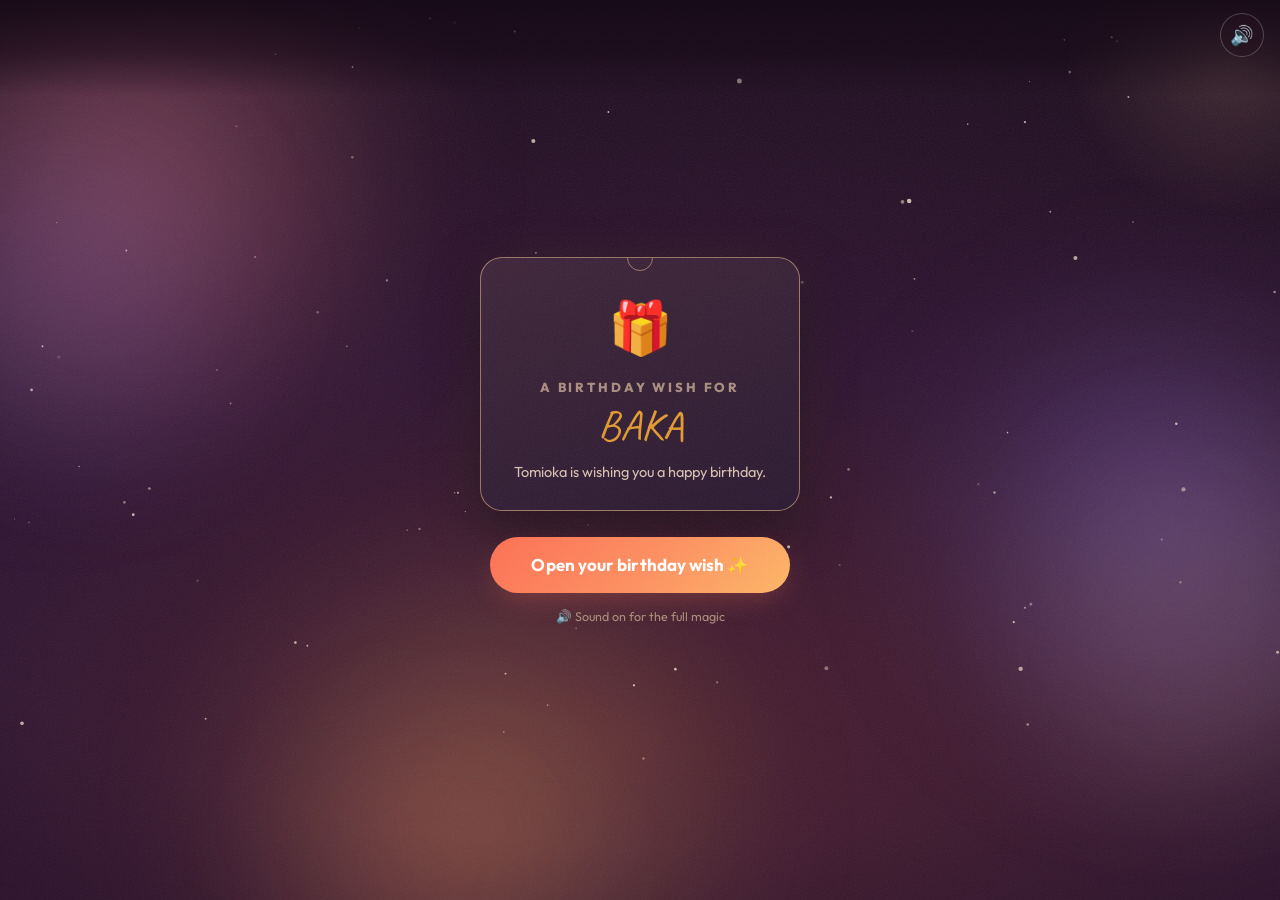
==== commit 84f789c3: "Rename index.html to org.index.html" ====
--- a/org.index.html
+++ b/org.index.html
@@ -2,7 +2,7 @@
 <html lang="en-US">
 <head>
 	<meta charset="UTF-8">
-		<title>Happy Birthday, Homegurl 🎂</title>
+		<title>Happy Birthday, BAKA 🎂</title>
 <meta name='robots' content='max-image-preview:large' />
 <link rel='dns-prefetch' href='https://www.googletagmanager.com/' />
 <link rel="alternate" type="application/rss+xml" title="ourmoments.live &raquo; Feed" href="feed/index.html" />
@@ -15,19 +15,19 @@
 <meta property="og:site_name" content="OurMoments" />
 <meta property="og:locale" content="en_IN" />
 <meta property="og:url" content="./birthday/" />
-<meta property="og:title" content="Happy Birthday, Homegurl 🎂" />
-<meta property="og:description" content="A little something Deep made for you. Open it. 💛" />
+<meta property="og:title" content="Happy Birthday, BAKA 🎂" />
+<meta property="og:description" content="Tomioka is wishing you a very happy birthday. 💛" />
 <meta property="og:image" content="./wp-content/uploads/2026/07/BDay-preview.jpg" />
 <meta property="og:image:secure_url" content="./wp-content/uploads/2026/07/BDay-preview.jpg" />
 <meta property="og:image:type" content="image/jpeg" />
 <meta property="og:image:width" content="1200" />
 <meta property="og:image:height" content="630" />
-<meta property="og:image:alt" content="Happy Birthday, Homegurl 🎂" />
+<meta property="og:image:alt" content="Happy Birthday, BAKA 🎂" />
 <meta name="twitter:card" content="summary_large_image" />
-<meta name="twitter:title" content="Happy Birthday, Homegurl 🎂" />
-<meta name="twitter:description" content="A little something Deep made for you. Open it. 💛" />
+<meta name="twitter:title" content="Happy Birthday, BAKA 🎂" />
+<meta name="twitter:description" content="Tomioka is wishing you a very happy birthday. 💛" />
 <meta name="twitter:image" content="./wp-content/uploads/2026/07/BDay-preview.jpg" />
-<meta name="description" content="A little something Deep made for you. Open it. 💛" />
+<meta name="description" content="Tomioka is wishing you a very happy birthday. 💛" />
 <!-- /OurMoments social preview -->
 
 <style id="wp-img-auto-sizes-contain-inline-css">
@@ -638,7 +638,7 @@
 			<div data-elementor-type="wp-page" data-elementor-id="917" class="elementor elementor-917" data-elementor-post-type="page">
 				<div class="elementor-element elementor-element-4a175f9 e-con e-atomic-element e-flexbox-base e-8630b01 " data-id="4a175f9" data-element_type="e-flexbox" data-e-type="e-flexbox" data-interaction-id="4a175f9" data-e-type="e-flexbox" data-id="4a175f9">
     		<div class="elementor-element elementor-element-4c0600d elementor-widget elementor-widget-html" data-id="4c0600d" data-element_type="widget" data-e-type="widget" data-widget_type="html.default">
-					<meta charset="UTF-8"> <link rel="preconnect" href="https://fonts.googleapis.com"> <link rel="preconnect" href="https://fonts.gstatic.com" crossorigin> <link href="https://fonts.googleapis.com/css2?family=Bricolage+Grotesque:opsz,wght@12..96,400;12..96,500;12..96,600;12..96,700;12..96,800&family=Shantell+Sans:wght@400;500;600;700&family=Outfit:wght@400;500;600;700;800&display=swap" rel="stylesheet"> <script data-no-optimize="1" data-litespeed-async="off">/* GSAP 3.12.5 (GreenSock) — inlined so the opening film is fully self-contained (no CDN/CSP dependency). https://gsap.com  © 2024 GreenSock, standard "no charge" license. */
+					<meta charset="UTF-8"> <link rel="preconnect" href="https://fonts.googleapis.com"> <link rel="preconnect" href="https://fonts.gstatic.com" crossorigin> <link href="https://fonts.googleapis.com/css2?family=Fraunces:ital,opsz,wght@0,9..144,400;0,9..144,600;0,9..144,900;1,9..144,600;1,9..144,900&family=Caveat:wght@500;700&family=Outfit:wght@400;500;600;700;800&display=swap" rel="stylesheet"> <script data-no-optimize="1" data-litespeed-async="off">/* GSAP 3.12.5 (GreenSock) — inlined so the opening film is fully self-contained (no CDN/CSP dependency). https://gsap.com  © 2024 GreenSock, standard "no charge" license. */
   /*!
    * GSAP 3.12.5
    * https://gsap.com
@@ -648,7 +648,55 @@
    * @author: Jack Doyle, jack@greensock.com
    */
 
-  !function (t, e) { "object" == typeof exports && "undefined" != typeof module ? e(exports) : "function" == typeof define && define.amd ? define(["exports"], e) : e((t = t || self).window = t.window || {}) }(this, function (e) { "use strict"; function _inheritsLoose(t, e) { t.prototype = Object.create(e.prototype), (t.prototype.constructor = t).__proto__ = e } function _assertThisInitialized(t) { if (void 0 === t) throw new ReferenceError("this hasn't been initialised - super() hasn't been called"); return t } function r(t) { return "string" == typeof t } function s(t) { return "function" == typeof t } function t(t) { return "number" == typeof t } function u(t) { return void 0 === t } function v(t) { return "object" == typeof t } function w(t) { return !1 !== t } function x() { return "undefined" != typeof window } function y(t) { return s(t) || r(t) } function P(t) { return (i = yt(t, ot)) && ze } function Q(t, e) { return console.warn("Invalid property", t, "set to", e, "Missing plugin? gsap.registerPlugin()") } function R(t, e) { return !e && console.warn(t) } function S(t, e) { return t && (ot[t] = e) && i && (i[t] = e) || ot } function T() { return 0 } function ea(t) { var e, r, i = t[0]; if (v(i) || s(i) || (t = [t]), !(e = (i._gsap || {}).harness)) { for (r = gt.length; r-- && !gt[r].targetTest(i);); e = gt[r] } for (r = t.length; r--;)t[r] && (t[r]._gsap || (t[r]._gsap = new Vt(t[r], e))) || t.splice(r, 1); return t } function fa(t) { return t._gsap || ea(Mt(t))[0]._gsap } function ga(t, e, r) { return (r = t[e]) && s(r) ? t[e]() : u(r) && t.getAttribute && t.getAttribute(e) || r } function ha(t, e) { return (t = t.split(",")).forEach(e) || t } function ia(t) { return Math.round(1e5 * t) / 1e5 || 0 } function ja(t) { return Math.round(1e7 * t) / 1e7 || 0 } function ka(t, e) { var r = e.charAt(0), i = parseFloat(e.substr(2)); return t = parseFloat(t), "+" === r ? t + i : "-" === r ? t - i : "*" === r ? t * i : t / i } function la(t, e) { for (var r = e.length, i = 0; t.indexOf(e[i]) < 0 && ++i < r;); return i < r } function ma() { var t, e, r = dt.length, i = dt.slice(0); for (ct = {}, t = dt.length = 0; t < r; t++)(e = i[t]) && e._lazy && (e.render(e._lazy[0], e._lazy[1], !0)._lazy = 0) } function na(t, e, r, i) { dt.length && !L && ma(), t.render(e, r, i || L && e < 0 && (t._initted || t._startAt)), dt.length && !L && ma() } function oa(t) { var e = parseFloat(t); return (e || 0 === e) && (t + "").match(at).length < 2 ? e : r(t) ? t.trim() : t } function pa(t) { return t } function qa(t, e) { for (var r in e) r in t || (t[r] = e[r]); return t } function ta(t, e) { for (var r in e) "__proto__" !== r && "constructor" !== r && "prototype" !== r && (t[r] = v(e[r]) ? ta(t[r] || (t[r] = {}), e[r]) : e[r]); return t } function ua(t, e) { var r, i = {}; for (r in t) r in e || (i[r] = t[r]); return i } function va(t) { var e = t.parent || I, r = t.keyframes ? function _setKeyframeDefaults(i) { return function (t, e) { for (var r in e) r in t || "duration" === r && i || "ease" === r || (t[r] = e[r]) } }(Z(t.keyframes)) : qa; if (w(t.inherit)) for (; e;)r(t, e.vars.defaults), e = e.parent || e._dp; return t } function xa(t, e, r, i, n) { void 0 === r && (r = "_first"), void 0 === i && (i = "_last"); var a, s = t[i]; if (n) for (a = e[n]; s && s[n] > a;)s = s._prev; return s ? (e._next = s._next, s._next = e) : (e._next = t[r], t[r] = e), e._next ? e._next._prev = e : t[i] = e, e._prev = s, e.parent = e._dp = t, e } function ya(t, e, r, i) { void 0 === r && (r = "_first"), void 0 === i && (i = "_last"); var n = e._prev, a = e._next; n ? n._next = a : t[r] === e && (t[r] = a), a ? a._prev = n : t[i] === e && (t[i] = n), e._next = e._prev = e.parent = null } function za(t, e) { t.parent && (!e || t.parent.autoRemoveChildren) && t.parent.remove && t.parent.remove(t), t._act = 0 } function Aa(t, e) { if (t && (!e || e._end > t._dur || e._start < 0)) for (var r = t; r;)r._dirty = 1, r = r.parent; return t } function Ca(t, e, r, i) { return t._startAt && (L ? t._startAt.revert(ht) : t.vars.immediateRender && !t.vars.autoRevert || t._startAt.render(e, !0, i)) } function Ea(t) { return t._repeat ? Tt(t._tTime, t = t.duration() + t._rDelay) * t : 0 } function Ga(t, e) { return (t - e._start) * e._ts + (0 <= e._ts ? 0 : e._dirty ? e.totalDuration() : e._tDur) } function Ha(t) { return t._end = ja(t._start + (t._tDur / Math.abs(t._ts || t._rts || X) || 0)) } function Ia(t, e) { var r = t._dp; return r && r.smoothChildTiming && t._ts && (t._start = ja(r._time - (0 < t._ts ? e / t._ts : ((t._dirty ? t.totalDuration() : t._tDur) - e) / -t._ts)), Ha(t), r._dirty || Aa(r, t)), t } function Ja(t, e) { var r; if ((e._time || !e._dur && e._initted || e._start < t._time && (e._dur || !e.add)) && (r = Ga(t.rawTime(), e), (!e._dur || Ot(0, e.totalDuration(), r) - e._tTime > X) && e.render(r, !0)), Aa(t, e)._dp && t._initted && t._time >= t._dur && t._ts) { if (t._dur < t.duration()) for (r = t; r._dp;)0 <= r.rawTime() && r.totalTime(r._tTime), r = r._dp; t._zTime = -X } } function Ka(e, r, i, n) { return r.parent && za(r), r._start = ja((t(i) ? i : i || e !== I ? xt(e, i, r) : e._time) + r._delay), r._end = ja(r._start + (r.totalDuration() / Math.abs(r.timeScale()) || 0)), xa(e, r, "_first", "_last", e._sort ? "_start" : 0), bt(r) || (e._recent = r), n || Ja(e, r), e._ts < 0 && Ia(e, e._tTime), e } function La(t, e) { return (ot.ScrollTrigger || Q("scrollTrigger", e)) && ot.ScrollTrigger.create(e, t) } function Ma(t, e, r, i, n) { return Qt(t, e, n), t._initted ? !r && t._pt && !L && (t._dur && !1 !== t.vars.lazy || !t._dur && t.vars.lazy) && f !== Rt.frame ? (dt.push(t), t._lazy = [n, i], 1) : void 0 : 1 } function Ra(t, e, r, i) { var n = t._repeat, a = ja(e) || 0, s = t._tTime / t._tDur; return s && !i && (t._time *= a / t._dur), t._dur = a, t._tDur = n ? n < 0 ? 1e10 : ja(a * (n + 1) + t._rDelay * n) : a, 0 < s && !i && Ia(t, t._tTime = t._tDur * s), t.parent && Ha(t), r || Aa(t.parent, t), t } function Sa(t) { return t instanceof Xt ? Aa(t) : Ra(t, t._dur) } function Va(e, r, i) { var n, a, s = t(r[1]), o = (s ? 2 : 1) + (e < 2 ? 0 : 1), u = r[o]; if (s && (u.duration = r[1]), u.parent = i, e) { for (n = u, a = i; a && !("immediateRender" in n);)n = a.vars.defaults || {}, a = w(a.vars.inherit) && a.parent; u.immediateRender = w(n.immediateRender), e < 2 ? u.runBackwards = 1 : u.startAt = r[o - 1] } return new $t(r[0], u, r[1 + o]) } function Wa(t, e) { return t || 0 === t ? e(t) : e } function Ya(t, e) { return r(t) && (e = st.exec(t)) ? e[1] : "" } function _a(t, e) { return t && v(t) && "length" in t && (!e && !t.length || t.length - 1 in t && v(t[0])) && !t.nodeType && t !== h } function cb(r) { return r = Mt(r)[0] || R("Invalid scope") || {}, function (t) { var e = r.current || r.nativeElement || r; return Mt(t, e.querySelectorAll ? e : e === r ? R("Invalid scope") || a.createElement("div") : r) } } function db(t) { return t.sort(function () { return .5 - Math.random() }) } function eb(t) { if (s(t)) return t; var p = v(t) ? t : { each: t }, _ = jt(p.ease), m = p.from || 0, g = parseFloat(p.base) || 0, y = {}, e = 0 < m && m < 1, T = isNaN(m) || e, b = p.axis, w = m, x = m; return r(m) ? w = x = { center: .5, edges: .5, end: 1 }[m] || 0 : !e && T && (w = m[0], x = m[1]), function (t, e, r) { var i, n, a, s, o, u, h, l, f, d = (r || p).length, c = y[d]; if (!c) { if (!(f = "auto" === p.grid ? 0 : (p.grid || [1, U])[1])) { for (h = -U; h < (h = r[f++].getBoundingClientRect().left) && f < d;); f < d && f-- } for (c = y[d] = [], i = T ? Math.min(f, d) * w - .5 : m % f, n = f === U ? 0 : T ? d * x / f - .5 : m / f | 0, l = U, u = h = 0; u < d; u++)a = u % f - i, s = n - (u / f | 0), c[u] = o = b ? Math.abs("y" === b ? s : a) : K(a * a + s * s), h < o && (h = o), o < l && (l = o); "random" === m && db(c), c.max = h - l, c.min = l, c.v = d = (parseFloat(p.amount) || parseFloat(p.each) * (d < f ? d - 1 : b ? "y" === b ? d / f : f : Math.max(f, d / f)) || 0) * ("edges" === m ? -1 : 1), c.b = d < 0 ? g - d : g, c.u = Ya(p.amount || p.each) || 0, _ = _ && d < 0 ? Yt(_) : _ } return d = (c[t] - c.min) / c.max || 0, ja(c.b + (_ ? _(d) : d) * c.v) + c.u } } function fb(i) { var n = Math.pow(10, ((i + "").split(".")[1] || "").length); return function (e) { var r = ja(Math.round(parseFloat(e) / i) * i * n); return (r - r % 1) / n + (t(e) ? 0 : Ya(e)) } } function gb(h, e) { var l, f, r = Z(h); return !r && v(h) && (l = r = h.radius || U, h.values ? (h = Mt(h.values), (f = !t(h[0])) && (l *= l)) : h = fb(h.increment)), Wa(e, r ? s(h) ? function (t) { return f = h(t), Math.abs(f - t) <= l ? f : t } : function (e) { for (var r, i, n = parseFloat(f ? e.x : e), a = parseFloat(f ? e.y : 0), s = U, o = 0, u = h.length; u--;)(r = f ? (r = h[u].x - n) * r + (i = h[u].y - a) * i : Math.abs(h[u] - n)) < s && (s = r, o = u); return o = !l || s <= l ? h[o] : e, f || o === e || t(e) ? o : o + Ya(e) } : fb(h)) } function hb(t, e, r, i) { return Wa(Z(t) ? !e : !0 === r ? !!(r = 0) : !i, function () { return Z(t) ? t[~~(Math.random() * t.length)] : (r = r || 1e-5) && (i = r < 1 ? Math.pow(10, (r + "").length - 2) : 1) && Math.floor(Math.round((t - r / 2 + Math.random() * (e - t + .99 * r)) / r) * r * i) / i }) } function lb(e, r, t) { return Wa(t, function (t) { return e[~~r(t)] }) } function ob(t) { for (var e, r, i, n, a = 0, s = ""; ~(e = t.indexOf("random(", a));)i = t.indexOf(")", e), n = "[" === t.charAt(e + 7), r = t.substr(e + 7, i - e - 7).match(n ? at : tt), s += t.substr(a, e - a) + hb(n ? r : +r[0], n ? 0 : +r[1], +r[2] || 1e-5), a = i + 1; return s + t.substr(a, t.length - a) } function rb(t, e, r) { var i, n, a, s = t.labels, o = U; for (i in s) (n = s[i] - e) < 0 == !!r && n && o > (n = Math.abs(n)) && (a = i, o = n); return a } function tb(t) { return za(t), t.scrollTrigger && t.scrollTrigger.kill(!!L), t.progress() < 1 && Ct(t, "onInterrupt"), t } function wb(t) { if (t) if (t = !t.name && t.default || t, x() || t.headless) { var e = t.name, r = s(t), i = e && !r && t.init ? function () { this._props = [] } : t, n = { init: T, render: he, add: Wt, kill: ce, modifier: fe, rawVars: 0 }, a = { targetTest: 0, get: 0, getSetter: ne, aliases: {}, register: 0 }; if (Ft(), t !== i) { if (pt[e]) return; qa(i, qa(ua(t, n), a)), yt(i.prototype, yt(n, ua(t, a))), pt[i.prop = e] = i, t.targetTest && (gt.push(i), ft[e] = 1), e = ("css" === e ? "CSS" : e.charAt(0).toUpperCase() + e.substr(1)) + "Plugin" } S(e, i), t.register && t.register(ze, i, _e) } else At.push(t) } function zb(t, e, r) { return (6 * (t += t < 0 ? 1 : 1 < t ? -1 : 0) < 1 ? e + (r - e) * t * 6 : t < .5 ? r : 3 * t < 2 ? e + (r - e) * (2 / 3 - t) * 6 : e) * St + .5 | 0 } function Ab(e, r, i) { var n, a, s, o, u, h, l, f, d, c, p = e ? t(e) ? [e >> 16, e >> 8 & St, e & St] : 0 : zt.black; if (!p) { if ("," === e.substr(-1) && (e = e.substr(0, e.length - 1)), zt[e]) p = zt[e]; else if ("#" === e.charAt(0)) { if (e.length < 6 && (e = "#" + (n = e.charAt(1)) + n + (a = e.charAt(2)) + a + (s = e.charAt(3)) + s + (5 === e.length ? e.charAt(4) + e.charAt(4) : "")), 9 === e.length) return [(p = parseInt(e.substr(1, 6), 16)) >> 16, p >> 8 & St, p & St, parseInt(e.substr(7), 16) / 255]; p = [(e = parseInt(e.substr(1), 16)) >> 16, e >> 8 & St, e & St] } else if ("hsl" === e.substr(0, 3)) if (p = c = e.match(tt), r) { if (~e.indexOf("=")) return p = e.match(et), i && p.length < 4 && (p[3] = 1), p } else o = +p[0] % 360 / 360, u = p[1] / 100, n = 2 * (h = p[2] / 100) - (a = h <= .5 ? h * (u + 1) : h + u - h * u), 3 < p.length && (p[3] *= 1), p[0] = zb(o + 1 / 3, n, a), p[1] = zb(o, n, a), p[2] = zb(o - 1 / 3, n, a); else p = e.match(tt) || zt.transparent; p = p.map(Number) } return r && !c && (n = p[0] / St, a = p[1] / St, s = p[2] / St, h = ((l = Math.max(n, a, s)) + (f = Math.min(n, a, s))) / 2, l === f ? o = u = 0 : (d = l - f, u = .5 < h ? d / (2 - l - f) : d / (l + f), o = l === n ? (a - s) / d + (a < s ? 6 : 0) : l === a ? (s - n) / d + 2 : (n - a) / d + 4, o *= 60), p[0] = ~~(o + .5), p[1] = ~~(100 * u + .5), p[2] = ~~(100 * h + .5)), i && p.length < 4 && (p[3] = 1), p } function Bb(t) { var r = [], i = [], n = -1; return t.split(Et).forEach(function (t) { var e = t.match(rt) || []; r.push.apply(r, e), i.push(n += e.length + 1) }), r.c = i, r } function Cb(t, e, r) { var i, n, a, s, o = "", u = (t + o).match(Et), h = e ? "hsla(" : "rgba(", l = 0; if (!u) return t; if (u = u.map(function (t) { return (t = Ab(t, e, 1)) && h + (e ? t[0] + "," + t[1] + "%," + t[2] + "%," + t[3] : t.join(",")) + ")" }), r && (a = Bb(t), (i = r.c).join(o) !== a.c.join(o))) for (s = (n = t.replace(Et, "1").split(rt)).length - 1; l < s; l++)o += n[l] + (~i.indexOf(l) ? u.shift() || h + "0,0,0,0)" : (a.length ? a : u.length ? u : r).shift()); if (!n) for (s = (n = t.split(Et)).length - 1; l < s; l++)o += n[l] + u[l]; return o + n[s] } function Fb(t) { var e, r = t.join(" "); if (Et.lastIndex = 0, Et.test(r)) return e = Dt.test(r), t[1] = Cb(t[1], e), t[0] = Cb(t[0], e, Bb(t[1])), !0 } function Ob(t) { var e = (t + "").split("("), r = Lt[e[0]]; return r && 1 < e.length && r.config ? r.config.apply(null, ~t.indexOf("{") ? [function _parseObjectInString(t) { for (var e, r, i, n = {}, a = t.substr(1, t.length - 3).split(":"), s = a[0], o = 1, u = a.length; o < u; o++)r = a[o], e = o !== u - 1 ? r.lastIndexOf(",") : r.length, i = r.substr(0, e), n[s] = isNaN(i) ? i.replace(Bt, "").trim() : +i, s = r.substr(e + 1).trim(); return n }(e[1])] : function _valueInParentheses(t) { var e = t.indexOf("(") + 1, r = t.indexOf(")"), i = t.indexOf("(", e); return t.substring(e, ~i && i < r ? t.indexOf(")", r + 1) : r) }(t).split(",").map(oa)) : Lt._CE && It.test(t) ? Lt._CE("", t) : r } function Qb(t, e) { for (var r, i = t._first; i;)i instanceof Xt ? Qb(i, e) : !i.vars.yoyoEase || i._yoyo && i._repeat || i._yoyo === e || (i.timeline ? Qb(i.timeline, e) : (r = i._ease, i._ease = i._yEase, i._yEase = r, i._yoyo = e)), i = i._next } function Sb(t, e, r, i) { void 0 === r && (r = function easeOut(t) { return 1 - e(1 - t) }), void 0 === i && (i = function easeInOut(t) { return t < .5 ? e(2 * t) / 2 : 1 - e(2 * (1 - t)) / 2 }); var n, a = { easeIn: e, easeOut: r, easeInOut: i }; return ha(t, function (t) { for (var e in Lt[t] = ot[t] = a, Lt[n = t.toLowerCase()] = r, a) Lt[n + ("easeIn" === e ? ".in" : "easeOut" === e ? ".out" : ".inOut")] = Lt[t + "." + e] = a[e] }), a } function Tb(e) { return function (t) { return t < .5 ? (1 - e(1 - 2 * t)) / 2 : .5 + e(2 * (t - .5)) / 2 } } function Ub(r, t, e) { function Jm(t) { return 1 === t ? 1 : i * Math.pow(2, -10 * t) * H((t - a) * n) + 1 } var i = 1 <= t ? t : 1, n = (e || (r ? .3 : .45)) / (t < 1 ? t : 1), a = n / N * (Math.asin(1 / i) || 0), s = "out" === r ? Jm : "in" === r ? function (t) { return 1 - Jm(1 - t) } : Tb(Jm); return n = N / n, s.config = function (t, e) { return Ub(r, t, e) }, s } function Vb(e, r) { function Rm(t) { return t ? --t * t * ((r + 1) * t + r) + 1 : 0 } void 0 === r && (r = 1.70158); var t = "out" === e ? Rm : "in" === e ? function (t) { return 1 - Rm(1 - t) } : Tb(Rm); return t.config = function (t) { return Vb(e, t) }, t } var F, L, l, I, h, n, a, i, o, f, d, c, p, _, m, g, b, O, k, M, C, A, z, E, D, B, Y, j, q = { autoSleep: 120, force3D: "auto", nullTargetWarn: 1, units: { lineHeight: "" } }, V = { duration: .5, overwrite: !1, delay: 0 }, U = 1e8, X = 1 / U, N = 2 * Math.PI, G = N / 4, W = 0, K = Math.sqrt, J = Math.cos, H = Math.sin, $ = "function" == typeof ArrayBuffer && ArrayBuffer.isView || function () { }, Z = Array.isArray, tt = /(?:-?\.?\d|\.)+/gi, et = /[-+=.]*\d+[.e\-+]*\d*[e\-+]*\d*/g, rt = /[-+=.]*\d+[.e-]*\d*[a-z%]*/g, it = /[-+=.]*\d+\.?\d*(?:e-|e\+)?\d*/gi, nt = /[+-]=-?[.\d]+/, at = /[^,'"\[\]\s]+/gi, st = /^[+\-=e\s\d]*\d+[.\d]*([a-z]*|%)\s*$/i, ot = {}, ut = { suppressEvents: !0, isStart: !0, kill: !1 }, ht = { suppressEvents: !0, kill: !1 }, lt = { suppressEvents: !0 }, ft = {}, dt = [], ct = {}, pt = {}, _t = {}, mt = 30, gt = [], vt = "", yt = function _merge(t, e) { for (var r in e) t[r] = e[r]; return t }, Tt = function _animationCycle(t, e) { var r = Math.floor(t /= e); return t && r === t ? r - 1 : r }, bt = function _isFromOrFromStart(t) { var e = t.data; return "isFromStart" === e || "isStart" === e }, wt = { _start: 0, endTime: T, totalDuration: T }, xt = function _parsePosition(t, e, i) { var n, a, s, o = t.labels, u = t._recent || wt, h = t.duration() >= U ? u.endTime(!1) : t._dur; return r(e) && (isNaN(e) || e in o) ? (a = e.charAt(0), s = "%" === e.substr(-1), n = e.indexOf("="), "<" === a || ">" === a ? (0 <= n && (e = e.replace(/=/, "")), ("<" === a ? u._start : u.endTime(0 <= u._repeat)) + (parseFloat(e.substr(1)) || 0) * (s ? (n < 0 ? u : i).totalDuration() / 100 : 1)) : n < 0 ? (e in o || (o[e] = h), o[e]) : (a = parseFloat(e.charAt(n - 1) + e.substr(n + 1)), s && i && (a = a / 100 * (Z(i) ? i[0] : i).totalDuration()), 1 < n ? _parsePosition(t, e.substr(0, n - 1), i) + a : h + a)) : null == e ? h : +e }, Ot = function _clamp(t, e, r) { return r < t ? t : e < r ? e : r }, kt = [].slice, Mt = function toArray(t, e, i) { return l && !e && l.selector ? l.selector(t) : !r(t) || i || !n && Ft() ? Z(t) ? function _flatten(t, e, i) { return void 0 === i && (i = []), t.forEach(function (t) { return r(t) && !e || _a(t, 1) ? i.push.apply(i, Mt(t)) : i.push(t) }) || i }(t, i) : _a(t) ? kt.call(t, 0) : t ? [t] : [] : kt.call((e || a).querySelectorAll(t), 0) }, Pt = function mapRange(e, t, r, i, n) { var a = t - e, s = i - r; return Wa(n, function (t) { return r + ((t - e) / a * s || 0) }) }, Ct = function _callback(t, e, r) { var i, n, a, s = t.vars, o = s[e], u = l, h = t._ctx; if (o) return i = s[e + "Params"], n = s.callbackScope || t, r && dt.length && ma(), h && (l = h), a = i ? o.apply(n, i) : o.call(n), l = u, a }, At = [], St = 255, zt = { aqua: [0, St, St], lime: [0, St, 0], silver: [192, 192, 192], black: [0, 0, 0], maroon: [128, 0, 0], teal: [0, 128, 128], blue: [0, 0, St], navy: [0, 0, 128], white: [St, St, St], olive: [128, 128, 0], yellow: [St, St, 0], orange: [St, 165, 0], gray: [128, 128, 128], purple: [128, 0, 128], green: [0, 128, 0], red: [St, 0, 0], pink: [St, 192, 203], cyan: [0, St, St], transparent: [St, St, St, 0] }, Et = function () { var t, e = "(?:\\b(?:(?:rgb|rgba|hsl|hsla)\\(.+?\\))|\\B#(?:[0-9a-f]{3,4}){1,2}\\b"; for (t in zt) e += "|" + t + "\\b"; return new RegExp(e + ")", "gi") }(), Dt = /hsl[a]?\(/, Rt = (k = Date.now, M = 500, C = 33, A = k(), z = A, D = E = 1e3 / 240, g = { time: 0, frame: 0, tick: function tick() { yl(!0) }, deltaRatio: function deltaRatio(t) { return b / (1e3 / (t || 60)) }, wake: function wake() { o && (!n && x() && (h = n = window, a = h.document || {}, ot.gsap = ze, (h.gsapVersions || (h.gsapVersions = [])).push(ze.version), P(i || h.GreenSockGlobals || !h.gsap && h || {}), At.forEach(wb)), m = "undefined" != typeof requestAnimationFrame && requestAnimationFrame, p && g.sleep(), _ = m || function (t) { return setTimeout(t, D - 1e3 * g.time + 1 | 0) }, c = 1, yl(2)) }, sleep: function sleep() { (m ? cancelAnimationFrame : clearTimeout)(p), c = 0, _ = T }, lagSmoothing: function lagSmoothing(t, e) { M = t || 1 / 0, C = Math.min(e || 33, M) }, fps: function fps(t) { E = 1e3 / (t || 240), D = 1e3 * g.time + E }, add: function add(n, t, e) { var a = t ? function (t, e, r, i) { n(t, e, r, i), g.remove(a) } : n; return g.remove(n), B[e ? "unshift" : "push"](a), Ft(), a }, remove: function remove(t, e) { ~(e = B.indexOf(t)) && B.splice(e, 1) && e <= O && O-- }, _listeners: B = [] }), Ft = function _wake() { return !c && Rt.wake() }, Lt = {}, It = /^[\d.\-M][\d.\-,\s]/, Bt = /["']/g, Yt = function _invertEase(e) { return function (t) { return 1 - e(1 - t) } }, jt = function _parseEase(t, e) { return t && (s(t) ? t : Lt[t] || Ob(t)) || e }; function yl(t) { var e, r, i, n, a = k() - z, s = !0 === t; if ((M < a || a < 0) && (A += a - C), (0 < (e = (i = (z += a) - A) - D) || s) && (n = ++g.frame, b = i - 1e3 * g.time, g.time = i /= 1e3, D += e + (E <= e ? 4 : E - e), r = 1), s || (p = _(yl)), r) for (O = 0; O < B.length; O++)B[O](i, b, n, t) } function gn(t) { return t < j ? Y * t * t : t < .7272727272727273 ? Y * Math.pow(t - 1.5 / 2.75, 2) + .75 : t < .9090909090909092 ? Y * (t -= 2.25 / 2.75) * t + .9375 : Y * Math.pow(t - 2.625 / 2.75, 2) + .984375 } ha("Linear,Quad,Cubic,Quart,Quint,Strong", function (t, e) { var r = e < 5 ? e + 1 : e; Sb(t + ",Power" + (r - 1), e ? function (t) { return Math.pow(t, r) } : function (t) { return t }, function (t) { return 1 - Math.pow(1 - t, r) }, function (t) { return t < .5 ? Math.pow(2 * t, r) / 2 : 1 - Math.pow(2 * (1 - t), r) / 2 }) }), Lt.Linear.easeNone = Lt.none = Lt.Linear.easeIn, Sb("Elastic", Ub("in"), Ub("out"), Ub()), Y = 7.5625, j = 1 / 2.75, Sb("Bounce", function (t) { return 1 - gn(1 - t) }, gn), Sb("Expo", function (t) { return t ? Math.pow(2, 10 * (t - 1)) : 0 }), Sb("Circ", function (t) { return -(K(1 - t * t) - 1) }), Sb("Sine", function (t) { return 1 === t ? 1 : 1 - J(t * G) }), Sb("Back", Vb("in"), Vb("out"), Vb()), Lt.SteppedEase = Lt.steps = ot.SteppedEase = { config: function config(t, e) { void 0 === t && (t = 1); var r = 1 / t, i = t + (e ? 0 : 1), n = e ? 1 : 0; return function (t) { return ((i * Ot(0, .99999999, t) | 0) + n) * r } } }, V.ease = Lt["quad.out"], ha("onComplete,onUpdate,onStart,onRepeat,onReverseComplete,onInterrupt", function (t) { return vt += t + "," + t + "Params," }); var qt, Vt = function GSCache(t, e) { this.id = W++, (t._gsap = this).target = t, this.harness = e, this.get = e ? e.get : ga, this.set = e ? e.getSetter : ne }, Ut = ((qt = Animation.prototype).delay = function delay(t) { return t || 0 === t ? (this.parent && this.parent.smoothChildTiming && this.startTime(this._start + t - this._delay), this._delay = t, this) : this._delay }, qt.duration = function duration(t) { return arguments.length ? this.totalDuration(0 < this._repeat ? t + (t + this._rDelay) * this._repeat : t) : this.totalDuration() && this._dur }, qt.totalDuration = function totalDuration(t) { return arguments.length ? (this._dirty = 0, Ra(this, this._repeat < 0 ? t : (t - this._repeat * this._rDelay) / (this._repeat + 1))) : this._tDur }, qt.totalTime = function totalTime(t, e) { if (Ft(), !arguments.length) return this._tTime; var r = this._dp; if (r && r.smoothChildTiming && this._ts) { for (Ia(this, t), !r._dp || r.parent || Ja(r, this); r && r.parent;)r.parent._time !== r._start + (0 <= r._ts ? r._tTime / r._ts : (r.totalDuration() - r._tTime) / -r._ts) && r.totalTime(r._tTime, !0), r = r.parent; !this.parent && this._dp.autoRemoveChildren && (0 < this._ts && t < this._tDur || this._ts < 0 && 0 < t || !this._tDur && !t) && Ka(this._dp, this, this._start - this._delay) } return (this._tTime !== t || !this._dur && !e || this._initted && Math.abs(this._zTime) === X || !t && !this._initted && (this.add || this._ptLookup)) && (this._ts || (this._pTime = t), na(this, t, e)), this }, qt.time = function time(t, e) { return arguments.length ? this.totalTime(Math.min(this.totalDuration(), t + Ea(this)) % (this._dur + this._rDelay) || (t ? this._dur : 0), e) : this._time }, qt.totalProgress = function totalProgress(t, e) { return arguments.length ? this.totalTime(this.totalDuration() * t, e) : this.totalDuration() ? Math.min(1, this._tTime / this._tDur) : 0 < this.rawTime() ? 1 : 0 }, qt.progress = function progress(t, e) { return arguments.length ? this.totalTime(this.duration() * (!this._yoyo || 1 & this.iteration() ? t : 1 - t) + Ea(this), e) : this.duration() ? Math.min(1, this._time / this._dur) : 0 < this.rawTime() ? 1 : 0 }, qt.iteration = function iteration(t, e) { var r = this.duration() + this._rDelay; return arguments.length ? this.totalTime(this._time + (t - 1) * r, e) : this._repeat ? Tt(this._tTime, r) + 1 : 1 }, qt.timeScale = function timeScale(t, e) { if (!arguments.length) return this._rts === -X ? 0 : this._rts; if (this._rts === t) return this; var r = this.parent && this._ts ? Ga(this.parent._time, this) : this._tTime; return this._rts = +t || 0, this._ts = this._ps || t === -X ? 0 : this._rts, this.totalTime(Ot(-Math.abs(this._delay), this._tDur, r), !1 !== e), Ha(this), function _recacheAncestors(t) { for (var e = t.parent; e && e.parent;)e._dirty = 1, e.totalDuration(), e = e.parent; return t }(this) }, qt.paused = function paused(t) { return arguments.length ? (this._ps !== t && ((this._ps = t) ? (this._pTime = this._tTime || Math.max(-this._delay, this.rawTime()), this._ts = this._act = 0) : (Ft(), this._ts = this._rts, this.totalTime(this.parent && !this.parent.smoothChildTiming ? this.rawTime() : this._tTime || this._pTime, 1 === this.progress() && Math.abs(this._zTime) !== X && (this._tTime -= X)))), this) : this._ps }, qt.startTime = function startTime(t) { if (arguments.length) { this._start = t; var e = this.parent || this._dp; return !e || !e._sort && this.parent || Ka(e, this, t - this._delay), this } return this._start }, qt.endTime = function endTime(t) { return this._start + (w(t) ? this.totalDuration() : this.duration()) / Math.abs(this._ts || 1) }, qt.rawTime = function rawTime(t) { var e = this.parent || this._dp; return e ? t && (!this._ts || this._repeat && this._time && this.totalProgress() < 1) ? this._tTime % (this._dur + this._rDelay) : this._ts ? Ga(e.rawTime(t), this) : this._tTime : this._tTime }, qt.revert = function revert(t) { void 0 === t && (t = lt); var e = L; return L = t, (this._initted || this._startAt) && (this.timeline && this.timeline.revert(t), this.totalTime(-.01, t.suppressEvents)), "nested" !== this.data && !1 !== t.kill && this.kill(), L = e, this }, qt.globalTime = function globalTime(t) { for (var e = this, r = arguments.length ? t : e.rawTime(); e;)r = e._start + r / (Math.abs(e._ts) || 1), e = e._dp; return !this.parent && this._sat ? this._sat.globalTime(t) : r }, qt.repeat = function repeat(t) { return arguments.length ? (this._repeat = t === 1 / 0 ? -2 : t, Sa(this)) : -2 === this._repeat ? 1 / 0 : this._repeat }, qt.repeatDelay = function repeatDelay(t) { if (arguments.length) { var e = this._time; return this._rDelay = t, Sa(this), e ? this.time(e) : this } return this._rDelay }, qt.yoyo = function yoyo(t) { return arguments.length ? (this._yoyo = t, this) : this._yoyo }, qt.seek = function seek(t, e) { return this.totalTime(xt(this, t), w(e)) }, qt.restart = function restart(t, e) { return this.play().totalTime(t ? -this._delay : 0, w(e)) }, qt.play = function play(t, e) { return null != t && this.seek(t, e), this.reversed(!1).paused(!1) }, qt.reverse = function reverse(t, e) { return null != t && this.seek(t || this.totalDuration(), e), this.reversed(!0).paused(!1) }, qt.pause = function pause(t, e) { return null != t && this.seek(t, e), this.paused(!0) }, qt.resume = function resume() { return this.paused(!1) }, qt.reversed = function reversed(t) { return arguments.length ? (!!t !== this.reversed() && this.timeScale(-this._rts || (t ? -X : 0)), this) : this._rts < 0 }, qt.invalidate = function invalidate() { return this._initted = this._act = 0, this._zTime = -X, this }, qt.isActive = function isActive() { var t, e = this.parent || this._dp, r = this._start; return !(e && !(this._ts && this._initted && e.isActive() && (t = e.rawTime(!0)) >= r && t < this.endTime(!0) - X)) }, qt.eventCallback = function eventCallback(t, e, r) { var i = this.vars; return 1 < arguments.length ? (e ? (i[t] = e, r && (i[t + "Params"] = r), "onUpdate" === t && (this._onUpdate = e)) : delete i[t], this) : i[t] }, qt.then = function then(t) { var i = this; return new Promise(function (e) { function Co() { var t = i.then; i.then = null, s(r) && (r = r(i)) && (r.then || r === i) && (i.then = t), e(r), i.then = t } var r = s(t) ? t : pa; i._initted && 1 === i.totalProgress() && 0 <= i._ts || !i._tTime && i._ts < 0 ? Co() : i._prom = Co }) }, qt.kill = function kill() { tb(this) }, Animation); function Animation(t) { this.vars = t, this._delay = +t.delay || 0, (this._repeat = t.repeat === 1 / 0 ? -2 : t.repeat || 0) && (this._rDelay = t.repeatDelay || 0, this._yoyo = !!t.yoyo || !!t.yoyoEase), this._ts = 1, Ra(this, +t.duration, 1, 1), this.data = t.data, l && (this._ctx = l).data.push(this), c || Rt.wake() } qa(Ut.prototype, { _time: 0, _start: 0, _end: 0, _tTime: 0, _tDur: 0, _dirty: 0, _repeat: 0, _yoyo: !1, parent: null, _initted: !1, _rDelay: 0, _ts: 1, _dp: 0, ratio: 0, _zTime: -X, _prom: 0, _ps: !1, _rts: 1 }); var Xt = function (i) { function Timeline(t, e) { var r; return void 0 === t && (t = {}), (r = i.call(this, t) || this).labels = {}, r.smoothChildTiming = !!t.smoothChildTiming, r.autoRemoveChildren = !!t.autoRemoveChildren, r._sort = w(t.sortChildren), I && Ka(t.parent || I, _assertThisInitialized(r), e), t.reversed && r.reverse(), t.paused && r.paused(!0), t.scrollTrigger && La(_assertThisInitialized(r), t.scrollTrigger), r } _inheritsLoose(Timeline, i); var e = Timeline.prototype; return e.to = function to(t, e, r) { return Va(0, arguments, this), this }, e.from = function from(t, e, r) { return Va(1, arguments, this), this }, e.fromTo = function fromTo(t, e, r, i) { return Va(2, arguments, this), this }, e.set = function set(t, e, r) { return e.duration = 0, e.parent = this, va(e).repeatDelay || (e.repeat = 0), e.immediateRender = !!e.immediateRender, new $t(t, e, xt(this, r), 1), this }, e.call = function call(t, e, r) { return Ka(this, $t.delayedCall(0, t, e), r) }, e.staggerTo = function staggerTo(t, e, r, i, n, a, s) { return r.duration = e, r.stagger = r.stagger || i, r.onComplete = a, r.onCompleteParams = s, r.parent = this, new $t(t, r, xt(this, n)), this }, e.staggerFrom = function staggerFrom(t, e, r, i, n, a, s) { return r.runBackwards = 1, va(r).immediateRender = w(r.immediateRender), this.staggerTo(t, e, r, i, n, a, s) }, e.staggerFromTo = function staggerFromTo(t, e, r, i, n, a, s, o) { return i.startAt = r, va(i).immediateRender = w(i.immediateRender), this.staggerTo(t, e, i, n, a, s, o) }, e.render = function render(t, e, r) { var i, n, a, s, o, u, h, l, f, d, c, p, _ = this._time, m = this._dirty ? this.totalDuration() : this._tDur, g = this._dur, v = t <= 0 ? 0 : ja(t), y = this._zTime < 0 != t < 0 && (this._initted || !g); if (this !== I && m < v && 0 <= t && (v = m), v !== this._tTime || r || y) { if (_ !== this._time && g && (v += this._time - _, t += this._time - _), i = v, f = this._start, u = !(l = this._ts), y && (g || (_ = this._zTime), !t && e || (this._zTime = t)), this._repeat) { if (c = this._yoyo, o = g + this._rDelay, this._repeat < -1 && t < 0) return this.totalTime(100 * o + t, e, r); if (i = ja(v % o), v === m ? (s = this._repeat, i = g) : ((s = ~~(v / o)) && s === v / o && (i = g, s--), g < i && (i = g)), d = Tt(this._tTime, o), !_ && this._tTime && d !== s && this._tTime - d * o - this._dur <= 0 && (d = s), c && 1 & s && (i = g - i, p = 1), s !== d && !this._lock) { var T = c && 1 & d, b = T === (c && 1 & s); if (s < d && (T = !T), _ = T ? 0 : v % g ? g : v, this._lock = 1, this.render(_ || (p ? 0 : ja(s * o)), e, !g)._lock = 0, this._tTime = v, !e && this.parent && Ct(this, "onRepeat"), this.vars.repeatRefresh && !p && (this.invalidate()._lock = 1), _ && _ !== this._time || u != !this._ts || this.vars.onRepeat && !this.parent && !this._act) return this; if (g = this._dur, m = this._tDur, b && (this._lock = 2, _ = T ? g : -1e-4, this.render(_, !0), this.vars.repeatRefresh && !p && this.invalidate()), this._lock = 0, !this._ts && !u) return this; Qb(this, p) } } if (this._hasPause && !this._forcing && this._lock < 2 && (h = function _findNextPauseTween(t, e, r) { var i; if (e < r) for (i = t._first; i && i._start <= r;) { if ("isPause" === i.data && i._start > e) return i; i = i._next } else for (i = t._last; i && i._start >= r;) { if ("isPause" === i.data && i._start < e) return i; i = i._prev } }(this, ja(_), ja(i))) && (v -= i - (i = h._start)), this._tTime = v, this._time = i, this._act = !l, this._initted || (this._onUpdate = this.vars.onUpdate, this._initted = 1, this._zTime = t, _ = 0), !_ && i && !e && !s && (Ct(this, "onStart"), this._tTime !== v)) return this; if (_ <= i && 0 <= t) for (n = this._first; n;) { if (a = n._next, (n._act || i >= n._start) && n._ts && h !== n) { if (n.parent !== this) return this.render(t, e, r); if (n.render(0 < n._ts ? (i - n._start) * n._ts : (n._dirty ? n.totalDuration() : n._tDur) + (i - n._start) * n._ts, e, r), i !== this._time || !this._ts && !u) { h = 0, a && (v += this._zTime = -X); break } } n = a } else { n = this._last; for (var w = t < 0 ? t : i; n;) { if (a = n._prev, (n._act || w <= n._end) && n._ts && h !== n) { if (n.parent !== this) return this.render(t, e, r); if (n.render(0 < n._ts ? (w - n._start) * n._ts : (n._dirty ? n.totalDuration() : n._tDur) + (w - n._start) * n._ts, e, r || L && (n._initted || n._startAt)), i !== this._time || !this._ts && !u) { h = 0, a && (v += this._zTime = w ? -X : X); break } } n = a } } if (h && !e && (this.pause(), h.render(_ <= i ? 0 : -X)._zTime = _ <= i ? 1 : -1, this._ts)) return this._start = f, Ha(this), this.render(t, e, r); this._onUpdate && !e && Ct(this, "onUpdate", !0), (v === m && this._tTime >= this.totalDuration() || !v && _) && (f !== this._start && Math.abs(l) === Math.abs(this._ts) || this._lock || (!t && g || !(v === m && 0 < this._ts || !v && this._ts < 0) || za(this, 1), e || t < 0 && !_ || !v && !_ && m || (Ct(this, v === m && 0 <= t ? "onComplete" : "onReverseComplete", !0), !this._prom || v < m && 0 < this.timeScale() || this._prom()))) } return this }, e.add = function add(e, i) { var n = this; if (t(i) || (i = xt(this, i, e)), !(e instanceof Ut)) { if (Z(e)) return e.forEach(function (t) { return n.add(t, i) }), this; if (r(e)) return this.addLabel(e, i); if (!s(e)) return this; e = $t.delayedCall(0, e) } return this !== e ? Ka(this, e, i) : this }, e.getChildren = function getChildren(t, e, r, i) { void 0 === t && (t = !0), void 0 === e && (e = !0), void 0 === r && (r = !0), void 0 === i && (i = -U); for (var n = [], a = this._first; a;)a._start >= i && (a instanceof $t ? e && n.push(a) : (r && n.push(a), t && n.push.apply(n, a.getChildren(!0, e, r)))), a = a._next; return n }, e.getById = function getById(t) { for (var e = this.getChildren(1, 1, 1), r = e.length; r--;)if (e[r].vars.id === t) return e[r] }, e.remove = function remove(t) { return r(t) ? this.removeLabel(t) : s(t) ? this.killTweensOf(t) : (ya(this, t), t === this._recent && (this._recent = this._last), Aa(this)) }, e.totalTime = function totalTime(t, e) { return arguments.length ? (this._forcing = 1, !this._dp && this._ts && (this._start = ja(Rt.time - (0 < this._ts ? t / this._ts : (this.totalDuration() - t) / -this._ts))), i.prototype.totalTime.call(this, t, e), this._forcing = 0, this) : this._tTime }, e.addLabel = function addLabel(t, e) { return this.labels[t] = xt(this, e), this }, e.removeLabel = function removeLabel(t) { return delete this.labels[t], this }, e.addPause = function addPause(t, e, r) { var i = $t.delayedCall(0, e || T, r); return i.data = "isPause", this._hasPause = 1, Ka(this, i, xt(this, t)) }, e.removePause = function removePause(t) { var e = this._first; for (t = xt(this, t); e;)e._start === t && "isPause" === e.data && za(e), e = e._next }, e.killTweensOf = function killTweensOf(t, e, r) { for (var i = this.getTweensOf(t, r), n = i.length; n--;)Nt !== i[n] && i[n].kill(t, e); return this }, e.getTweensOf = function getTweensOf(e, r) { for (var i, n = [], a = Mt(e), s = this._first, o = t(r); s;)s instanceof $t ? la(s._targets, a) && (o ? (!Nt || s._initted && s._ts) && s.globalTime(0) <= r && s.globalTime(s.totalDuration()) > r : !r || s.isActive()) && n.push(s) : (i = s.getTweensOf(a, r)).length && n.push.apply(n, i), s = s._next; return n }, e.tweenTo = function tweenTo(t, e) { e = e || {}; var r, i = this, n = xt(i, t), a = e.startAt, s = e.onStart, o = e.onStartParams, u = e.immediateRender, h = $t.to(i, qa({ ease: e.ease || "none", lazy: !1, immediateRender: !1, time: n, overwrite: "auto", duration: e.duration || Math.abs((n - (a && "time" in a ? a.time : i._time)) / i.timeScale()) || X, onStart: function onStart() { if (i.pause(), !r) { var t = e.duration || Math.abs((n - (a && "time" in a ? a.time : i._time)) / i.timeScale()); h._dur !== t && Ra(h, t, 0, 1).render(h._time, !0, !0), r = 1 } s && s.apply(h, o || []) } }, e)); return u ? h.render(0) : h }, e.tweenFromTo = function tweenFromTo(t, e, r) { return this.tweenTo(e, qa({ startAt: { time: xt(this, t) } }, r)) }, e.recent = function recent() { return this._recent }, e.nextLabel = function nextLabel(t) { return void 0 === t && (t = this._time), rb(this, xt(this, t)) }, e.previousLabel = function previousLabel(t) { return void 0 === t && (t = this._time), rb(this, xt(this, t), 1) }, e.currentLabel = function currentLabel(t) { return arguments.length ? this.seek(t, !0) : this.previousLabel(this._time + X) }, e.shiftChildren = function shiftChildren(t, e, r) { void 0 === r && (r = 0); for (var i, n = this._first, a = this.labels; n;)n._start >= r && (n._start += t, n._end += t), n = n._next; if (e) for (i in a) a[i] >= r && (a[i] += t); return Aa(this) }, e.invalidate = function invalidate(t) { var e = this._first; for (this._lock = 0; e;)e.invalidate(t), e = e._next; return i.prototype.invalidate.call(this, t) }, e.clear = function clear(t) { void 0 === t && (t = !0); for (var e, r = this._first; r;)e = r._next, this.remove(r), r = e; return this._dp && (this._time = this._tTime = this._pTime = 0), t && (this.labels = {}), Aa(this) }, e.totalDuration = function totalDuration(t) { var e, r, i, n = 0, a = this, s = a._last, o = U; if (arguments.length) return a.timeScale((a._repeat < 0 ? a.duration() : a.totalDuration()) / (a.reversed() ? -t : t)); if (a._dirty) { for (i = a.parent; s;)e = s._prev, s._dirty && s.totalDuration(), o < (r = s._start) && a._sort && s._ts && !a._lock ? (a._lock = 1, Ka(a, s, r - s._delay, 1)._lock = 0) : o = r, r < 0 && s._ts && (n -= r, (!i && !a._dp || i && i.smoothChildTiming) && (a._start += r / a._ts, a._time -= r, a._tTime -= r), a.shiftChildren(-r, !1, -Infinity), o = 0), s._end > n && s._ts && (n = s._end), s = e; Ra(a, a === I && a._time > n ? a._time : n, 1, 1), a._dirty = 0 } return a._tDur }, Timeline.updateRoot = function updateRoot(t) { if (I._ts && (na(I, Ga(t, I)), f = Rt.frame), Rt.frame >= mt) { mt += q.autoSleep || 120; var e = I._first; if ((!e || !e._ts) && q.autoSleep && Rt._listeners.length < 2) { for (; e && !e._ts;)e = e._next; e || Rt.sleep() } } }, Timeline }(Ut); qa(Xt.prototype, { _lock: 0, _hasPause: 0, _forcing: 0 }); function ac(t, e, i, n, a, o) { var u, h, l, f; if (pt[t] && !1 !== (u = new pt[t]).init(a, u.rawVars ? e[t] : function _processVars(t, e, i, n, a) { if (s(t) && (t = Kt(t, a, e, i, n)), !v(t) || t.style && t.nodeType || Z(t) || $(t)) return r(t) ? Kt(t, a, e, i, n) : t; var o, u = {}; for (o in t) u[o] = Kt(t[o], a, e, i, n); return u }(e[t], n, a, o, i), i, n, o) && (i._pt = h = new _e(i._pt, a, t, 0, 1, u.render, u, 0, u.priority), i !== d)) for (l = i._ptLookup[i._targets.indexOf(a)], f = u._props.length; f--;)l[u._props[f]] = h; return u } function gc(t, r, e, i) { var n, a, s = r.ease || i || "power1.inOut"; if (Z(r)) a = e[t] || (e[t] = []), r.forEach(function (t, e) { return a.push({ t: e / (r.length - 1) * 100, v: t, e: s }) }); else for (n in r) a = e[n] || (e[n] = []), "ease" === n || a.push({ t: parseFloat(t), v: r[n], e: s }) } var Nt, Gt, Wt = function _addPropTween(t, e, i, n, a, o, u, h, l, f) { s(n) && (n = n(a || 0, t, o)); var d, c = t[e], p = "get" !== i ? i : s(c) ? l ? t[e.indexOf("set") || !s(t["get" + e.substr(3)]) ? e : "get" + e.substr(3)](l) : t[e]() : c, _ = s(c) ? l ? re : te : Zt; if (r(n) && (~n.indexOf("random(") && (n = ob(n)), "=" === n.charAt(1) && (!(d = ka(p, n) + (Ya(p) || 0)) && 0 !== d || (n = d))), !f || p !== n || Gt) return isNaN(p * n) || "" === n ? (c || e in t || Q(e, n), function _addComplexStringPropTween(t, e, r, i, n, a, s) { var o, u, h, l, f, d, c, p, _ = new _e(this._pt, t, e, 0, 1, ue, null, n), m = 0, g = 0; for (_.b = r, _.e = i, r += "", (c = ~(i += "").indexOf("random(")) && (i = ob(i)), a && (a(p = [r, i], t, e), r = p[0], i = p[1]), u = r.match(it) || []; o = it.exec(i);)l = o[0], f = i.substring(m, o.index), h ? h = (h + 1) % 5 : "rgba(" === f.substr(-5) && (h = 1), l !== u[g++] && (d = parseFloat(u[g - 1]) || 0, _._pt = { _next: _._pt, p: f || 1 === g ? f : ",", s: d, c: "=" === l.charAt(1) ? ka(d, l) - d : parseFloat(l) - d, m: h && h < 4 ? Math.round : 0 }, m = it.lastIndex); return _.c = m < i.length ? i.substring(m, i.length) : "", _.fp = s, (nt.test(i) || c) && (_.e = 0), this._pt = _ }.call(this, t, e, p, n, _, h || q.stringFilter, l)) : (d = new _e(this._pt, t, e, +p || 0, n - (p || 0), "boolean" == typeof c ? se : ae, 0, _), l && (d.fp = l), u && d.modifier(u, this, t), this._pt = d) }, Qt = function _initTween(t, e, r) { var i, n, a, s, o, u, h, l, f, d, c, p, _, m = t.vars, g = m.ease, v = m.startAt, y = m.immediateRender, T = m.lazy, b = m.onUpdate, x = m.runBackwards, O = m.yoyoEase, k = m.keyframes, M = m.autoRevert, P = t._dur, C = t._startAt, A = t._targets, S = t.parent, z = S && "nested" === S.data ? S.vars.targets : A, E = "auto" === t._overwrite && !F, D = t.timeline; if (!D || k && g || (g = "none"), t._ease = jt(g, V.ease), t._yEase = O ? Yt(jt(!0 === O ? g : O, V.ease)) : 0, O && t._yoyo && !t._repeat && (O = t._yEase, t._yEase = t._ease, t._ease = O), t._from = !D && !!m.runBackwards, !D || k && !m.stagger) { if (p = (l = A[0] ? fa(A[0]).harness : 0) && m[l.prop], i = ua(m, ft), C && (C._zTime < 0 && C.progress(1), e < 0 && x && y && !M ? C.render(-1, !0) : C.revert(x && P ? ht : ut), C._lazy = 0), v) { if (za(t._startAt = $t.set(A, qa({ data: "isStart", overwrite: !1, parent: S, immediateRender: !0, lazy: !C && w(T), startAt: null, delay: 0, onUpdate: b && function () { return Ct(t, "onUpdate") }, stagger: 0 }, v))), t._startAt._dp = 0, t._startAt._sat = t, e < 0 && (L || !y && !M) && t._startAt.revert(ht), y && P && e <= 0 && r <= 0) return void (e && (t._zTime = e)) } else if (x && P && !C) if (e && (y = !1), a = qa({ overwrite: !1, data: "isFromStart", lazy: y && !C && w(T), immediateRender: y, stagger: 0, parent: S }, i), p && (a[l.prop] = p), za(t._startAt = $t.set(A, a)), t._startAt._dp = 0, t._startAt._sat = t, e < 0 && (L ? t._startAt.revert(ht) : t._startAt.render(-1, !0)), t._zTime = e, y) { if (!e) return } else _initTween(t._startAt, X, X); for (t._pt = t._ptCache = 0, T = P && w(T) || T && !P, n = 0; n < A.length; n++) { if (h = (o = A[n])._gsap || ea(A)[n]._gsap, t._ptLookup[n] = d = {}, ct[h.id] && dt.length && ma(), c = z === A ? n : z.indexOf(o), l && !1 !== (f = new l).init(o, p || i, t, c, z) && (t._pt = s = new _e(t._pt, o, f.name, 0, 1, f.render, f, 0, f.priority), f._props.forEach(function (t) { d[t] = s }), f.priority && (u = 1)), !l || p) for (a in i) pt[a] && (f = ac(a, i, t, c, o, z)) ? f.priority && (u = 1) : d[a] = s = Wt.call(t, o, a, "get", i[a], c, z, 0, m.stringFilter); t._op && t._op[n] && t.kill(o, t._op[n]), E && t._pt && (Nt = t, I.killTweensOf(o, d, t.globalTime(e)), _ = !t.parent, Nt = 0), t._pt && T && (ct[h.id] = 1) } u && pe(t), t._onInit && t._onInit(t) } t._onUpdate = b, t._initted = (!t._op || t._pt) && !_, k && e <= 0 && D.render(U, !0, !0) }, Kt = function _parseFuncOrString(t, e, i, n, a) { return s(t) ? t.call(e, i, n, a) : r(t) && ~t.indexOf("random(") ? ob(t) : t }, Jt = vt + "repeat,repeatDelay,yoyo,repeatRefresh,yoyoEase,autoRevert", Ht = {}; ha(Jt + ",id,stagger,delay,duration,paused,scrollTrigger", function (t) { return Ht[t] = 1 }); var $t = function (D) { function Tween(e, r, i, n) { var a; "number" == typeof r && (i.duration = r, r = i, i = null); var s, o, u, h, l, f, d, c, p = (a = D.call(this, n ? r : va(r)) || this).vars, _ = p.duration, m = p.delay, g = p.immediateRender, T = p.stagger, b = p.overwrite, x = p.keyframes, O = p.defaults, k = p.scrollTrigger, M = p.yoyoEase, P = r.parent || I, C = (Z(e) || $(e) ? t(e[0]) : "length" in r) ? [e] : Mt(e); if (a._targets = C.length ? ea(C) : R("GSAP target " + e + " not found. https://gsap.com", !q.nullTargetWarn) || [], a._ptLookup = [], a._overwrite = b, x || T || y(_) || y(m)) { if (r = a.vars, (s = a.timeline = new Xt({ data: "nested", defaults: O || {}, targets: P && "nested" === P.data ? P.vars.targets : C })).kill(), s.parent = s._dp = _assertThisInitialized(a), s._start = 0, T || y(_) || y(m)) { if (h = C.length, d = T && eb(T), v(T)) for (l in T) ~Jt.indexOf(l) && ((c = c || {})[l] = T[l]); for (o = 0; o < h; o++)(u = ua(r, Ht)).stagger = 0, M && (u.yoyoEase = M), c && yt(u, c), f = C[o], u.duration = +Kt(_, _assertThisInitialized(a), o, f, C), u.delay = (+Kt(m, _assertThisInitialized(a), o, f, C) || 0) - a._delay, !T && 1 === h && u.delay && (a._delay = m = u.delay, a._start += m, u.delay = 0), s.to(f, u, d ? d(o, f, C) : 0), s._ease = Lt.none; s.duration() ? _ = m = 0 : a.timeline = 0 } else if (x) { va(qa(s.vars.defaults, { ease: "none" })), s._ease = jt(x.ease || r.ease || "none"); var A, S, z, E = 0; if (Z(x)) x.forEach(function (t) { return s.to(C, t, ">") }), s.duration(); else { for (l in u = {}, x) "ease" === l || "easeEach" === l || gc(l, x[l], u, x.easeEach); for (l in u) for (A = u[l].sort(function (t, e) { return t.t - e.t }), o = E = 0; o < A.length; o++)(z = { ease: (S = A[o]).e, duration: (S.t - (o ? A[o - 1].t : 0)) / 100 * _ })[l] = S.v, s.to(C, z, E), E += z.duration; s.duration() < _ && s.to({}, { duration: _ - s.duration() }) } } _ || a.duration(_ = s.duration()) } else a.timeline = 0; return !0 !== b || F || (Nt = _assertThisInitialized(a), I.killTweensOf(C), Nt = 0), Ka(P, _assertThisInitialized(a), i), r.reversed && a.reverse(), r.paused && a.paused(!0), (g || !_ && !x && a._start === ja(P._time) && w(g) && function _hasNoPausedAncestors(t) { return !t || t._ts && _hasNoPausedAncestors(t.parent) }(_assertThisInitialized(a)) && "nested" !== P.data) && (a._tTime = -X, a.render(Math.max(0, -m) || 0)), k && La(_assertThisInitialized(a), k), a } _inheritsLoose(Tween, D); var e = Tween.prototype; return e.render = function render(t, e, r) { var i, n, a, s, o, u, h, l, f, d = this._time, c = this._tDur, p = this._dur, _ = t < 0, m = c - X < t && !_ ? c : t < X ? 0 : t; if (p) { if (m !== this._tTime || !t || r || !this._initted && this._tTime || this._startAt && this._zTime < 0 != _) { if (i = m, l = this.timeline, this._repeat) { if (s = p + this._rDelay, this._repeat < -1 && _) return this.totalTime(100 * s + t, e, r); if (i = ja(m % s), m === c ? (a = this._repeat, i = p) : ((a = ~~(m / s)) && a === ja(m / s) && (i = p, a--), p < i && (i = p)), (u = this._yoyo && 1 & a) && (f = this._yEase, i = p - i), o = Tt(this._tTime, s), i === d && !r && this._initted && a === o) return this._tTime = m, this; a !== o && (l && this._yEase && Qb(l, u), this.vars.repeatRefresh && !u && !this._lock && this._time !== s && this._initted && (this._lock = r = 1, this.render(ja(s * a), !0).invalidate()._lock = 0)) } if (!this._initted) { if (Ma(this, _ ? t : i, r, e, m)) return this._tTime = 0, this; if (!(d === this._time || r && this.vars.repeatRefresh && a !== o)) return this; if (p !== this._dur) return this.render(t, e, r) } if (this._tTime = m, this._time = i, !this._act && this._ts && (this._act = 1, this._lazy = 0), this.ratio = h = (f || this._ease)(i / p), this._from && (this.ratio = h = 1 - h), i && !d && !e && !a && (Ct(this, "onStart"), this._tTime !== m)) return this; for (n = this._pt; n;)n.r(h, n.d), n = n._next; l && l.render(t < 0 ? t : l._dur * l._ease(i / this._dur), e, r) || this._startAt && (this._zTime = t), this._onUpdate && !e && (_ && Ca(this, t, 0, r), Ct(this, "onUpdate")), this._repeat && a !== o && this.vars.onRepeat && !e && this.parent && Ct(this, "onRepeat"), m !== this._tDur && m || this._tTime !== m || (_ && !this._onUpdate && Ca(this, t, 0, !0), !t && p || !(m === this._tDur && 0 < this._ts || !m && this._ts < 0) || za(this, 1), e || _ && !d || !(m || d || u) || (Ct(this, m === c ? "onComplete" : "onReverseComplete", !0), !this._prom || m < c && 0 < this.timeScale() || this._prom())) } } else !function _renderZeroDurationTween(t, e, r, i) { var n, a, s, o = t.ratio, u = e < 0 || !e && (!t._start && function _parentPlayheadIsBeforeStart(t) { var e = t.parent; return e && e._ts && e._initted && !e._lock && (e.rawTime() < 0 || _parentPlayheadIsBeforeStart(e)) }(t) && (t._initted || !bt(t)) || (t._ts < 0 || t._dp._ts < 0) && !bt(t)) ? 0 : 1, h = t._rDelay, l = 0; if (h && t._repeat && (l = Ot(0, t._tDur, e), a = Tt(l, h), t._yoyo && 1 & a && (u = 1 - u), a !== Tt(t._tTime, h) && (o = 1 - u, t.vars.repeatRefresh && t._initted && t.invalidate())), u !== o || L || i || t._zTime === X || !e && t._zTime) { if (!t._initted && Ma(t, e, i, r, l)) return; for (s = t._zTime, t._zTime = e || (r ? X : 0), r = r || e && !s, t.ratio = u, t._from && (u = 1 - u), t._time = 0, t._tTime = l, n = t._pt; n;)n.r(u, n.d), n = n._next; e < 0 && Ca(t, e, 0, !0), t._onUpdate && !r && Ct(t, "onUpdate"), l && t._repeat && !r && t.parent && Ct(t, "onRepeat"), (e >= t._tDur || e < 0) && t.ratio === u && (u && za(t, 1), r || L || (Ct(t, u ? "onComplete" : "onReverseComplete", !0), t._prom && t._prom())) } else t._zTime || (t._zTime = e) }(this, t, e, r); return this }, e.targets = function targets() { return this._targets }, e.invalidate = function invalidate(t) { return t && this.vars.runBackwards || (this._startAt = 0), this._pt = this._op = this._onUpdate = this._lazy = this.ratio = 0, this._ptLookup = [], this.timeline && this.timeline.invalidate(t), D.prototype.invalidate.call(this, t) }, e.resetTo = function resetTo(t, e, r, i, n) { c || Rt.wake(), this._ts || this.play(); var a, s = Math.min(this._dur, (this._dp._time - this._start) * this._ts); return this._initted || Qt(this, s), a = this._ease(s / this._dur), function _updatePropTweens(t, e, r, i, n, a, s, o) { var u, h, l, f, d = (t._pt && t._ptCache || (t._ptCache = {}))[e]; if (!d) for (d = t._ptCache[e] = [], l = t._ptLookup, f = t._targets.length; f--;) { if ((u = l[f][e]) && u.d && u.d._pt) for (u = u.d._pt; u && u.p !== e && u.fp !== e;)u = u._next; if (!u) return Gt = 1, t.vars[e] = "+=0", Qt(t, s), Gt = 0, o ? R(e + " not eligible for reset") : 1; d.push(u) } for (f = d.length; f--;)(u = (h = d[f])._pt || h).s = !i && 0 !== i || n ? u.s + (i || 0) + a * u.c : i, u.c = r - u.s, h.e && (h.e = ia(r) + Ya(h.e)), h.b && (h.b = u.s + Ya(h.b)) }(this, t, e, r, i, a, s, n) ? this.resetTo(t, e, r, i, 1) : (Ia(this, 0), this.parent || xa(this._dp, this, "_first", "_last", this._dp._sort ? "_start" : 0), this.render(0)) }, e.kill = function kill(t, e) { if (void 0 === e && (e = "all"), !(t || e && "all" !== e)) return this._lazy = this._pt = 0, this.parent ? tb(this) : this; if (this.timeline) { var i = this.timeline.totalDuration(); return this.timeline.killTweensOf(t, e, Nt && !0 !== Nt.vars.overwrite)._first || tb(this), this.parent && i !== this.timeline.totalDuration() && Ra(this, this._dur * this.timeline._tDur / i, 0, 1), this } var n, a, s, o, u, h, l, f = this._targets, d = t ? Mt(t) : f, c = this._ptLookup, p = this._pt; if ((!e || "all" === e) && function _arraysMatch(t, e) { for (var r = t.length, i = r === e.length; i && r-- && t[r] === e[r];); return r < 0 }(f, d)) return "all" === e && (this._pt = 0), tb(this); for (n = this._op = this._op || [], "all" !== e && (r(e) && (u = {}, ha(e, function (t) { return u[t] = 1 }), e = u), e = function _addAliasesToVars(t, e) { var r, i, n, a, s = t[0] ? fa(t[0]).harness : 0, o = s && s.aliases; if (!o) return e; for (i in r = yt({}, e), o) if (i in r) for (n = (a = o[i].split(",")).length; n--;)r[a[n]] = r[i]; return r }(f, e)), l = f.length; l--;)if (~d.indexOf(f[l])) for (u in a = c[l], "all" === e ? (n[l] = e, o = a, s = {}) : (s = n[l] = n[l] || {}, o = e), o) (h = a && a[u]) && ("kill" in h.d && !0 !== h.d.kill(u) || ya(this, h, "_pt"), delete a[u]), "all" !== s && (s[u] = 1); return this._initted && !this._pt && p && tb(this), this }, Tween.to = function to(t, e, r) { return new Tween(t, e, r) }, Tween.from = function from(t, e) { return Va(1, arguments) }, Tween.delayedCall = function delayedCall(t, e, r, i) { return new Tween(e, 0, { immediateRender: !1, lazy: !1, overwrite: !1, delay: t, onComplete: e, onReverseComplete: e, onCompleteParams: r, onReverseCompleteParams: r, callbackScope: i }) }, Tween.fromTo = function fromTo(t, e, r) { return Va(2, arguments) }, Tween.set = function set(t, e) { return e.duration = 0, e.repeatDelay || (e.repeat = 0), new Tween(t, e) }, Tween.killTweensOf = function killTweensOf(t, e, r) { return I.killTweensOf(t, e, r) }, Tween }(Ut); qa($t.prototype, { _targets: [], _lazy: 0, _startAt: 0, _op: 0, _onInit: 0 }), ha("staggerTo,staggerFrom,staggerFromTo", function (r) { $t[r] = function () { var t = new Xt, e = kt.call(arguments, 0); return e.splice("staggerFromTo" === r ? 5 : 4, 0, 0), t[r].apply(t, e) } }); function oc(t, e, r) { return t.setAttribute(e, r) } function wc(t, e, r, i) { i.mSet(t, e, i.m.call(i.tween, r, i.mt), i) } var Zt = function _setterPlain(t, e, r) { return t[e] = r }, te = function _setterFunc(t, e, r) { return t[e](r) }, re = function _setterFuncWithParam(t, e, r, i) { return t[e](i.fp, r) }, ne = function _getSetter(t, e) { return s(t[e]) ? te : u(t[e]) && t.setAttribute ? oc : Zt }, ae = function _renderPlain(t, e) { return e.set(e.t, e.p, Math.round(1e6 * (e.s + e.c * t)) / 1e6, e) }, se = function _renderBoolean(t, e) { return e.set(e.t, e.p, !!(e.s + e.c * t), e) }, ue = function _renderComplexString(t, e) { var r = e._pt, i = ""; if (!t && e.b) i = e.b; else if (1 === t && e.e) i = e.e; else { for (; r;)i = r.p + (r.m ? r.m(r.s + r.c * t) : Math.round(1e4 * (r.s + r.c * t)) / 1e4) + i, r = r._next; i += e.c } e.set(e.t, e.p, i, e) }, he = function _renderPropTweens(t, e) { for (var r = e._pt; r;)r.r(t, r.d), r = r._next }, fe = function _addPluginModifier(t, e, r, i) { for (var n, a = this._pt; a;)n = a._next, a.p === i && a.modifier(t, e, r), a = n }, ce = function _killPropTweensOf(t) { for (var e, r, i = this._pt; i;)r = i._next, i.p === t && !i.op || i.op === t ? ya(this, i, "_pt") : i.dep || (e = 1), i = r; return !e }, pe = function _sortPropTweensByPriority(t) { for (var e, r, i, n, a = t._pt; a;) { for (e = a._next, r = i; r && r.pr > a.pr;)r = r._next; (a._prev = r ? r._prev : n) ? a._prev._next = a : i = a, (a._next = r) ? r._prev = a : n = a, a = e } t._pt = i }, _e = (PropTween.prototype.modifier = function modifier(t, e, r) { this.mSet = this.mSet || this.set, this.set = wc, this.m = t, this.mt = r, this.tween = e }, PropTween); function PropTween(t, e, r, i, n, a, s, o, u) { this.t = e, this.s = i, this.c = n, this.p = r, this.r = a || ae, this.d = s || this, this.set = o || Zt, this.pr = u || 0, (this._next = t) && (t._prev = this) } ha(vt + "parent,duration,ease,delay,overwrite,runBackwards,startAt,yoyo,immediateRender,repeat,repeatDelay,data,paused,reversed,lazy,callbackScope,stringFilter,id,yoyoEase,stagger,inherit,repeatRefresh,keyframes,autoRevert,scrollTrigger", function (t) { return ft[t] = 1 }), ot.TweenMax = ot.TweenLite = $t, ot.TimelineLite = ot.TimelineMax = Xt, I = new Xt({ sortChildren: !1, defaults: V, autoRemoveChildren: !0, id: "root", smoothChildTiming: !0 }), q.stringFilter = Fb; function Ec(t) { return (ye[t] || Te).map(function (t) { return t() }) } function Fc() { var t = Date.now(), o = []; 2 < t - Oe && (Ec("matchMediaInit"), ge.forEach(function (t) { var e, r, i, n, a = t.queries, s = t.conditions; for (r in a) (e = h.matchMedia(a[r]).matches) && (i = 1), e !== s[r] && (s[r] = e, n = 1); n && (t.revert(), i && o.push(t)) }), Ec("matchMediaRevert"), o.forEach(function (e) { return e.onMatch(e, function (t) { return e.add(null, t) }) }), Oe = t, Ec("matchMedia")) } var me, ge = [], ye = {}, Te = [], Oe = 0, Me = 0, Pe = ((me = Context.prototype).add = function add(t, i, n) { function Gw() { var t, e = l, r = a.selector; return e && e !== a && e.data.push(a), n && (a.selector = cb(n)), l = a, t = i.apply(a, arguments), s(t) && a._r.push(t), l = e, a.selector = r, a.isReverted = !1, t } s(t) && (n = i, i = t, t = s); var a = this; return a.last = Gw, t === s ? Gw(a, function (t) { return a.add(null, t) }) : t ? a[t] = Gw : Gw }, me.ignore = function ignore(t) { var e = l; l = null, t(this), l = e }, me.getTweens = function getTweens() { var e = []; return this.data.forEach(function (t) { return t instanceof Context ? e.push.apply(e, t.getTweens()) : t instanceof $t && !(t.parent && "nested" === t.parent.data) && e.push(t) }), e }, me.clear = function clear() { this._r.length = this.data.length = 0 }, me.kill = function kill(i, t) { var n = this; if (i ? function () { for (var t, e = n.getTweens(), r = n.data.length; r--;)"isFlip" === (t = n.data[r]).data && (t.revert(), t.getChildren(!0, !0, !1).forEach(function (t) { return e.splice(e.indexOf(t), 1) })); for (e.map(function (t) { return { g: t._dur || t._delay || t._sat && !t._sat.vars.immediateRender ? t.globalTime(0) : -1 / 0, t: t } }).sort(function (t, e) { return e.g - t.g || -1 / 0 }).forEach(function (t) { return t.t.revert(i) }), r = n.data.length; r--;)(t = n.data[r]) instanceof Xt ? "nested" !== t.data && (t.scrollTrigger && t.scrollTrigger.revert(), t.kill()) : t instanceof $t || !t.revert || t.revert(i); n._r.forEach(function (t) { return t(i, n) }), n.isReverted = !0 }() : this.data.forEach(function (t) { return t.kill && t.kill() }), this.clear(), t) for (var e = ge.length; e--;)ge[e].id === this.id && ge.splice(e, 1) }, me.revert = function revert(t) { this.kill(t || {}) }, Context); function Context(t, e) { this.selector = e && cb(e), this.data = [], this._r = [], this.isReverted = !1, this.id = Me++, t && this.add(t) } var Ce, Ae = ((Ce = MatchMedia.prototype).add = function add(t, e, r) { v(t) || (t = { matches: t }); var i, n, a, s = new Pe(0, r || this.scope), o = s.conditions = {}; for (n in l && !s.selector && (s.selector = l.selector), this.contexts.push(s), e = s.add("onMatch", e), s.queries = t) "all" === n ? a = 1 : (i = h.matchMedia(t[n])) && (ge.indexOf(s) < 0 && ge.push(s), (o[n] = i.matches) && (a = 1), i.addListener ? i.addListener(Fc) : i.addEventListener("change", Fc)); return a && e(s, function (t) { return s.add(null, t) }), this }, Ce.revert = function revert(t) { this.kill(t || {}) }, Ce.kill = function kill(e) { this.contexts.forEach(function (t) { return t.kill(e, !0) }) }, MatchMedia); function MatchMedia(t) { this.contexts = [], this.scope = t, l && l.data.push(this) } var Se = { registerPlugin: function registerPlugin() { for (var t = arguments.length, e = new Array(t), r = 0; r < t; r++)e[r] = arguments[r]; e.forEach(function (t) { return wb(t) }) }, timeline: function timeline(t) { return new Xt(t) }, getTweensOf: function getTweensOf(t, e) { return I.getTweensOf(t, e) }, getProperty: function getProperty(i, t, e, n) { r(i) && (i = Mt(i)[0]); var a = fa(i || {}).get, s = e ? pa : oa; return "native" === e && (e = ""), i ? t ? s((pt[t] && pt[t].get || a)(i, t, e, n)) : function (t, e, r) { return s((pt[t] && pt[t].get || a)(i, t, e, r)) } : i }, quickSetter: function quickSetter(r, e, i) { if (1 < (r = Mt(r)).length) { var n = r.map(function (t) { return ze.quickSetter(t, e, i) }), a = n.length; return function (t) { for (var e = a; e--;)n[e](t) } } r = r[0] || {}; var s = pt[e], o = fa(r), u = o.harness && (o.harness.aliases || {})[e] || e, h = s ? function (t) { var e = new s; d._pt = 0, e.init(r, i ? t + i : t, d, 0, [r]), e.render(1, e), d._pt && he(1, d) } : o.set(r, u); return s ? h : function (t) { return h(r, u, i ? t + i : t, o, 1) } }, quickTo: function quickTo(t, i, e) { function $x(t, e, r) { return n.resetTo(i, t, e, r) } var r, n = ze.to(t, yt(((r = {})[i] = "+=0.1", r.paused = !0, r), e || {})); return $x.tween = n, $x }, isTweening: function isTweening(t) { return 0 < I.getTweensOf(t, !0).length }, defaults: function defaults(t) { return t && t.ease && (t.ease = jt(t.ease, V.ease)), ta(V, t || {}) }, config: function config(t) { return ta(q, t || {}) }, registerEffect: function registerEffect(t) { var i = t.name, n = t.effect, e = t.plugins, a = t.defaults, r = t.extendTimeline; (e || "").split(",").forEach(function (t) { return t && !pt[t] && !ot[t] && R(i + " effect requires " + t + " plugin.") }), _t[i] = function (t, e, r) { return n(Mt(t), qa(e || {}, a), r) }, r && (Xt.prototype[i] = function (t, e, r) { return this.add(_t[i](t, v(e) ? e : (r = e) && {}, this), r) }) }, registerEase: function registerEase(t, e) { Lt[t] = jt(e) }, parseEase: function parseEase(t, e) { return arguments.length ? jt(t, e) : Lt }, getById: function getById(t) { return I.getById(t) }, exportRoot: function exportRoot(t, e) { void 0 === t && (t = {}); var r, i, n = new Xt(t); for (n.smoothChildTiming = w(t.smoothChildTiming), I.remove(n), n._dp = 0, n._time = n._tTime = I._time, r = I._first; r;)i = r._next, !e && !r._dur && r instanceof $t && r.vars.onComplete === r._targets[0] || Ka(n, r, r._start - r._delay), r = i; return Ka(I, n, 0), n }, context: function context(t, e) { return t ? new Pe(t, e) : l }, matchMedia: function matchMedia(t) { return new Ae(t) }, matchMediaRefresh: function matchMediaRefresh() { return ge.forEach(function (t) { var e, r, i = t.conditions; for (r in i) i[r] && (i[r] = !1, e = 1); e && t.revert() }) || Fc() }, addEventListener: function addEventListener(t, e) { var r = ye[t] || (ye[t] = []); ~r.indexOf(e) || r.push(e) }, removeEventListener: function removeEventListener(t, e) { var r = ye[t], i = r && r.indexOf(e); 0 <= i && r.splice(i, 1) }, utils: { wrap: function wrap(e, t, r) { var i = t - e; return Z(e) ? lb(e, wrap(0, e.length), t) : Wa(r, function (t) { return (i + (t - e) % i) % i + e }) }, wrapYoyo: function wrapYoyo(e, t, r) { var i = t - e, n = 2 * i; return Z(e) ? lb(e, wrapYoyo(0, e.length - 1), t) : Wa(r, function (t) { return e + (i < (t = (n + (t - e) % n) % n || 0) ? n - t : t) }) }, distribute: eb, random: hb, snap: gb, normalize: function normalize(t, e, r) { return Pt(t, e, 0, 1, r) }, getUnit: Ya, clamp: function clamp(e, r, t) { return Wa(t, function (t) { return Ot(e, r, t) }) }, splitColor: Ab, toArray: Mt, selector: cb, mapRange: Pt, pipe: function pipe() { for (var t = arguments.length, e = new Array(t), r = 0; r < t; r++)e[r] = arguments[r]; return function (t) { return e.reduce(function (t, e) { return e(t) }, t) } }, unitize: function unitize(e, r) { return function (t) { return e(parseFloat(t)) + (r || Ya(t)) } }, interpolate: function interpolate(e, i, t, n) { var a = isNaN(e + i) ? 0 : function (t) { return (1 - t) * e + t * i }; if (!a) { var s, o, u, h, l, f = r(e), d = {}; if (!0 === t && (n = 1) && (t = null), f) e = { p: e }, i = { p: i }; else if (Z(e) && !Z(i)) { for (u = [], h = e.length, l = h - 2, o = 1; o < h; o++)u.push(interpolate(e[o - 1], e[o])); h--, a = function func(t) { t *= h; var e = Math.min(l, ~~t); return u[e](t - e) }, t = i } else n || (e = yt(Z(e) ? [] : {}, e)); if (!u) { for (s in i) Wt.call(d, e, s, "get", i[s]); a = function func(t) { return he(t, d) || (f ? e.p : e) } } } return Wa(t, a) }, shuffle: db }, install: P, effects: _t, ticker: Rt, updateRoot: Xt.updateRoot, plugins: pt, globalTimeline: I, core: { PropTween: _e, globals: S, Tween: $t, Timeline: Xt, Animation: Ut, getCache: fa, _removeLinkedListItem: ya, reverting: function reverting() { return L }, context: function context(t) { return t && l && (l.data.push(t), t._ctx = l), l }, suppressOverwrites: function suppressOverwrites(t) { return F = t } } }; ha("to,from,fromTo,delayedCall,set,killTweensOf", function (t) { return Se[t] = $t[t] }), Rt.add(Xt.updateRoot), d = Se.to({}, { duration: 0 }); function Jc(t, e) { for (var r = t._pt; r && r.p !== e && r.op !== e && r.fp !== e;)r = r._next; return r } function Lc(t, a) { return { name: t, rawVars: 1, init: function init(t, n, e) { e._onInit = function (t) { var e, i; if (r(n) && (e = {}, ha(n, function (t) { return e[t] = 1 }), n = e), a) { for (i in e = {}, n) e[i] = a(n[i]); n = e } !function _addModifiers(t, e) { var r, i, n, a = t._targets; for (r in e) for (i = a.length; i--;)(n = (n = t._ptLookup[i][r]) && n.d) && (n._pt && (n = Jc(n, r)), n && n.modifier && n.modifier(e[r], t, a[i], r)) }(t, n) } } } } var ze = Se.registerPlugin({ name: "attr", init: function init(t, e, r, i, n) { var a, s, o; for (a in this.tween = r, e) o = t.getAttribute(a) || "", (s = this.add(t, "setAttribute", (o || 0) + "", e[a], i, n, 0, 0, a)).op = a, s.b = o, this._props.push(a) }, render: function render(t, e) { for (var r = e._pt; r;)L ? r.set(r.t, r.p, r.b, r) : r.r(t, r.d), r = r._next } }, { name: "endArray", init: function init(t, e) { for (var r = e.length; r--;)this.add(t, r, t[r] || 0, e[r], 0, 0, 0, 0, 0, 1) } }, Lc("roundProps", fb), Lc("modifiers"), Lc("snap", gb)) || Se; $t.version = Xt.version = ze.version = "3.12.5", o = 1, x() && Ft(); function vd(t, e) { return e.set(e.t, e.p, Math.round(1e4 * (e.s + e.c * t)) / 1e4 + e.u, e) } function wd(t, e) { return e.set(e.t, e.p, 1 === t ? e.e : Math.round(1e4 * (e.s + e.c * t)) / 1e4 + e.u, e) } function xd(t, e) { return e.set(e.t, e.p, t ? Math.round(1e4 * (e.s + e.c * t)) / 1e4 + e.u : e.b, e) } function yd(t, e) { var r = e.s + e.c * t; e.set(e.t, e.p, ~~(r + (r < 0 ? -.5 : .5)) + e.u, e) } function zd(t, e) { return e.set(e.t, e.p, t ? e.e : e.b, e) } function Ad(t, e) { return e.set(e.t, e.p, 1 !== t ? e.b : e.e, e) } function Bd(t, e, r) { return t.style[e] = r } function Cd(t, e, r) { return t.style.setProperty(e, r) } function Dd(t, e, r) { return t._gsap[e] = r } function Ed(t, e, r) { return t._gsap.scaleX = t._gsap.scaleY = r } function Fd(t, e, r, i, n) { var a = t._gsap; a.scaleX = a.scaleY = r, a.renderTransform(n, a) } function Gd(t, e, r, i, n) { var a = t._gsap; a[e] = r, a.renderTransform(n, a) } function Jd(t, e) { var r = this, i = this.target, n = i.style, a = i._gsap; if (t in ar && n) { if (this.tfm = this.tfm || {}, "transform" === t) return dr.transform.split(",").forEach(function (t) { return Jd.call(r, t, e) }); if (~(t = dr[t] || t).indexOf(",") ? t.split(",").forEach(function (t) { return r.tfm[t] = yr(i, t) }) : this.tfm[t] = a.x ? a[t] : yr(i, t), t === pr && (this.tfm.zOrigin = a.zOrigin), 0 <= this.props.indexOf(cr)) return; a.svg && (this.svgo = i.getAttribute("data-svg-origin"), this.props.push(pr, e, "")), t = cr } (n || e) && this.props.push(t, e, n[t]) } function Kd(t) { t.translate && (t.removeProperty("translate"), t.removeProperty("scale"), t.removeProperty("rotate")) } function Ld() { var t, e, r = this.props, i = this.target, n = i.style, a = i._gsap; for (t = 0; t < r.length; t += 3)r[t + 1] ? i[r[t]] = r[t + 2] : r[t + 2] ? n[r[t]] = r[t + 2] : n.removeProperty("--" === r[t].substr(0, 2) ? r[t] : r[t].replace(hr, "-$1").toLowerCase()); if (this.tfm) { for (e in this.tfm) a[e] = this.tfm[e]; a.svg && (a.renderTransform(), i.setAttribute("data-svg-origin", this.svgo || "")), (t = Be()) && t.isStart || n[cr] || (Kd(n), a.zOrigin && n[pr] && (n[pr] += " " + a.zOrigin + "px", a.zOrigin = 0, a.renderTransform()), a.uncache = 1) } } function Md(t, e) { var r = { target: t, props: [], revert: Ld, save: Jd }; return t._gsap || ze.core.getCache(t), e && e.split(",").forEach(function (t) { return r.save(t) }), r } function Od(t, e) { var r = De.createElementNS ? De.createElementNS((e || "http://www.w3.org/1999/xhtml").replace(/^https/, "http"), t) : De.createElement(t); return r && r.style ? r : De.createElement(t) } function Pd(t, e, r) { var i = getComputedStyle(t); return i[e] || i.getPropertyValue(e.replace(hr, "-$1").toLowerCase()) || i.getPropertyValue(e) || !r && Pd(t, mr(e) || e, 1) || "" } function Sd() { (function _windowExists() { return "undefined" != typeof window })() && window.document && (Ee = window, De = Ee.document, Re = De.documentElement, Le = Od("div") || { style: {} }, Od("div"), cr = mr(cr), pr = cr + "Origin", Le.style.cssText = "border-width:0;line-height:0;position:absolute;padding:0", Ye = !!mr("perspective"), Be = ze.core.reverting, Fe = 1) } function Td(t) { var e, r = Od("svg", this.ownerSVGElement && this.ownerSVGElement.getAttribute("xmlns") || "http://www.w3.org/2000/svg"), i = this.parentNode, n = this.nextSibling, a = this.style.cssText; if (Re.appendChild(r), r.appendChild(this), this.style.display = "block", t) try { e = this.getBBox(), this._gsapBBox = this.getBBox, this.getBBox = Td } catch (t) { } else this._gsapBBox && (e = this._gsapBBox()); return i && (n ? i.insertBefore(this, n) : i.appendChild(this)), Re.removeChild(r), this.style.cssText = a, e } function Ud(t, e) { for (var r = e.length; r--;)if (t.hasAttribute(e[r])) return t.getAttribute(e[r]) } function Vd(e) { var r; try { r = e.getBBox() } catch (t) { r = Td.call(e, !0) } return r && (r.width || r.height) || e.getBBox === Td || (r = Td.call(e, !0)), !r || r.width || r.x || r.y ? r : { x: +Ud(e, ["x", "cx", "x1"]) || 0, y: +Ud(e, ["y", "cy", "y1"]) || 0, width: 0, height: 0 } } function Wd(t) { return !(!t.getCTM || t.parentNode && !t.ownerSVGElement || !Vd(t)) } function Xd(t, e) { if (e) { var r, i = t.style; e in ar && e !== pr && (e = cr), i.removeProperty ? ("ms" !== (r = e.substr(0, 2)) && "webkit" !== e.substr(0, 6) || (e = "-" + e), i.removeProperty("--" === r ? e : e.replace(hr, "-$1").toLowerCase())) : i.removeAttribute(e) } } function Yd(t, e, r, i, n, a) { var s = new _e(t._pt, e, r, 0, 1, a ? Ad : zd); return (t._pt = s).b = i, s.e = n, t._props.push(r), s } function _d(t, e, r, i) { var n, a, s, o, u = parseFloat(r) || 0, h = (r + "").trim().substr((u + "").length) || "px", l = Le.style, f = lr.test(e), d = "svg" === t.tagName.toLowerCase(), c = (d ? "client" : "offset") + (f ? "Width" : "Height"), p = "px" === i, _ = "%" === i; if (i === h || !u || gr[i] || gr[h]) return u; if ("px" === h || p || (u = _d(t, e, r, "px")), o = t.getCTM && Wd(t), (_ || "%" === h) && (ar[e] || ~e.indexOf("adius"))) return n = o ? t.getBBox()[f ? "width" : "height"] : t[c], ia(_ ? u / n * 100 : u / 100 * n); if (l[f ? "width" : "height"] = 100 + (p ? h : i), a = ~e.indexOf("adius") || "em" === i && t.appendChild && !d ? t : t.parentNode, o && (a = (t.ownerSVGElement || {}).parentNode), a && a !== De && a.appendChild || (a = De.body), (s = a._gsap) && _ && s.width && f && s.time === Rt.time && !s.uncache) return ia(u / s.width * 100); if (!_ || "height" !== e && "width" !== e) !_ && "%" !== h || vr[Pd(a, "display")] || (l.position = Pd(t, "position")), a === t && (l.position = "static"), a.appendChild(Le), n = Le[c], a.removeChild(Le), l.position = "absolute"; else { var m = t.style[e]; t.style[e] = 100 + i, n = t[c], m ? t.style[e] = m : Xd(t, e) } return f && _ && ((s = fa(a)).time = Rt.time, s.width = a[c]), ia(p ? n * u / 100 : n && u ? 100 / n * u : 0) } function be(t, e, r, i) { if (!r || "none" === r) { var n = mr(e, t, 1), a = n && Pd(t, n, 1); a && a !== r ? (e = n, r = a) : "borderColor" === e && (r = Pd(t, "borderTopColor")) } var s, o, u, h, l, f, d, c, p, _, m, g = new _e(this._pt, t.style, e, 0, 1, ue), v = 0, y = 0; if (g.b = r, g.e = i, r += "", "auto" === (i += "") && (f = t.style[e], t.style[e] = i, i = Pd(t, e) || i, f ? t.style[e] = f : Xd(t, e)), Fb(s = [r, i]), i = s[1], u = (r = s[0]).match(rt) || [], (i.match(rt) || []).length) { for (; o = rt.exec(i);)d = o[0], p = i.substring(v, o.index), l ? l = (l + 1) % 5 : "rgba(" !== p.substr(-5) && "hsla(" !== p.substr(-5) || (l = 1), d !== (f = u[y++] || "") && (h = parseFloat(f) || 0, m = f.substr((h + "").length), "=" === d.charAt(1) && (d = ka(h, d) + m), c = parseFloat(d), _ = d.substr((c + "").length), v = rt.lastIndex - _.length, _ || (_ = _ || q.units[e] || m, v === i.length && (i += _, g.e += _)), m !== _ && (h = _d(t, e, f, _) || 0), g._pt = { _next: g._pt, p: p || 1 === y ? p : ",", s: h, c: c - h, m: l && l < 4 || "zIndex" === e ? Math.round : 0 }); g.c = v < i.length ? i.substring(v, i.length) : "" } else g.r = "display" === e && "none" === i ? Ad : zd; return nt.test(i) && (g.e = 0), this._pt = g } function de(t) { var e = t.split(" "), r = e[0], i = e[1] || "50%"; return "top" !== r && "bottom" !== r && "left" !== i && "right" !== i || (t = r, r = i, i = t), e[0] = Tr[r] || r, e[1] = Tr[i] || i, e.join(" ") } function ee(t, e) { if (e.tween && e.tween._time === e.tween._dur) { var r, i, n, a = e.t, s = a.style, o = e.u, u = a._gsap; if ("all" === o || !0 === o) s.cssText = "", i = 1; else for (n = (o = o.split(",")).length; -1 < --n;)r = o[n], ar[r] && (i = 1, r = "transformOrigin" === r ? pr : cr), Xd(a, r); i && (Xd(a, cr), u && (u.svg && a.removeAttribute("transform"), Or(a, 1), u.uncache = 1, Kd(s))) } } function ie(t) { return "matrix(1, 0, 0, 1, 0, 0)" === t || "none" === t || !t } function je(t) { var e = Pd(t, cr); return ie(e) ? wr : e.substr(7).match(et).map(ia) } function ke(t, e) { var r, i, n, a, s = t._gsap || fa(t), o = t.style, u = je(t); return s.svg && t.getAttribute("transform") ? "1,0,0,1,0,0" === (u = [(n = t.transform.baseVal.consolidate().matrix).a, n.b, n.c, n.d, n.e, n.f]).join(",") ? wr : u : (u !== wr || t.offsetParent || t === Re || s.svg || (n = o.display, o.display = "block", (r = t.parentNode) && t.offsetParent || (a = 1, i = t.nextElementSibling, Re.appendChild(t)), u = je(t), n ? o.display = n : Xd(t, "display"), a && (i ? r.insertBefore(t, i) : r ? r.appendChild(t) : Re.removeChild(t))), e && 6 < u.length ? [u[0], u[1], u[4], u[5], u[12], u[13]] : u) } function le(t, e, r, i, n, a) { var s, o, u, h = t._gsap, l = n || ke(t, !0), f = h.xOrigin || 0, d = h.yOrigin || 0, c = h.xOffset || 0, p = h.yOffset || 0, _ = l[0], m = l[1], g = l[2], v = l[3], y = l[4], T = l[5], b = e.split(" "), w = parseFloat(b[0]) || 0, x = parseFloat(b[1]) || 0; r ? l !== wr && (o = _ * v - m * g) && (u = w * (-m / o) + x * (_ / o) - (_ * T - m * y) / o, w = w * (v / o) + x * (-g / o) + (g * T - v * y) / o, x = u) : (w = (s = Vd(t)).x + (~b[0].indexOf("%") ? w / 100 * s.width : w), x = s.y + (~(b[1] || b[0]).indexOf("%") ? x / 100 * s.height : x)), i || !1 !== i && h.smooth ? (y = w - f, T = x - d, h.xOffset = c + (y * _ + T * g) - y, h.yOffset = p + (y * m + T * v) - T) : h.xOffset = h.yOffset = 0, h.xOrigin = w, h.yOrigin = x, h.smooth = !!i, h.origin = e, h.originIsAbsolute = !!r, t.style[pr] = "0px 0px", a && (Yd(a, h, "xOrigin", f, w), Yd(a, h, "yOrigin", d, x), Yd(a, h, "xOffset", c, h.xOffset), Yd(a, h, "yOffset", p, h.yOffset)), t.setAttribute("data-svg-origin", w + " " + x) } function oe(t, e, r) { var i = Ya(e); return ia(parseFloat(e) + parseFloat(_d(t, "x", r + "px", i))) + i } function ve(t, e, i, n, a) { var s, o, u = 360, h = r(a), l = parseFloat(a) * (h && ~a.indexOf("rad") ? sr : 1) - n, f = n + l + "deg"; return h && ("short" === (s = a.split("_")[1]) && (l %= u) !== l % 180 && (l += l < 0 ? u : -u), "cw" === s && l < 0 ? l = (l + 36e9) % u - ~~(l / u) * u : "ccw" === s && 0 < l && (l = (l - 36e9) % u - ~~(l / u) * u)), t._pt = o = new _e(t._pt, e, i, n, l, wd), o.e = f, o.u = "deg", t._props.push(i), o } function we(t, e) { for (var r in e) t[r] = e[r]; return t } function xe(t, e, r) { var i, n, a, s, o, u, h, l = we({}, r._gsap), f = r.style; for (n in l.svg ? (a = r.getAttribute("transform"), r.setAttribute("transform", ""), f[cr] = e, i = Or(r, 1), Xd(r, cr), r.setAttribute("transform", a)) : (a = getComputedStyle(r)[cr], f[cr] = e, i = Or(r, 1), f[cr] = a), ar) (a = l[n]) !== (s = i[n]) && "perspective,force3D,transformOrigin,svgOrigin".indexOf(n) < 0 && (o = Ya(a) !== (h = Ya(s)) ? _d(r, n, a, h) : parseFloat(a), u = parseFloat(s), t._pt = new _e(t._pt, i, n, o, u - o, vd), t._pt.u = h || 0, t._props.push(n)); we(i, l) } var Ee, De, Re, Fe, Le, Ie, Be, Ye, qe = Lt.Power0, Ve = Lt.Power1, Ue = Lt.Power2, Xe = Lt.Power3, Ne = Lt.Power4, Ge = Lt.Linear, We = Lt.Quad, Qe = Lt.Cubic, Ke = Lt.Quart, Je = Lt.Quint, He = Lt.Strong, $e = Lt.Elastic, Ze = Lt.Back, tr = Lt.SteppedEase, er = Lt.Bounce, rr = Lt.Sine, ir = Lt.Expo, nr = Lt.Circ, ar = {}, sr = 180 / Math.PI, or = Math.PI / 180, ur = Math.atan2, hr = /([A-Z])/g, lr = /(left|right|width|margin|padding|x)/i, fr = /[\s,\(]\S/, dr = { autoAlpha: "opacity,visibility", scale: "scaleX,scaleY", alpha: "opacity" }, cr = "transform", pr = cr + "Origin", _r = "O,Moz,ms,Ms,Webkit".split(","), mr = function _checkPropPrefix(t, e, r) { var i = (e || Le).style, n = 5; if (t in i && !r) return t; for (t = t.charAt(0).toUpperCase() + t.substr(1); n-- && !(_r[n] + t in i);); return n < 0 ? null : (3 === n ? "ms" : 0 <= n ? _r[n] : "") + t }, gr = { deg: 1, rad: 1, turn: 1 }, vr = { grid: 1, flex: 1 }, yr = function _get(t, e, r, i) { var n; return Fe || Sd(), e in dr && "transform" !== e && ~(e = dr[e]).indexOf(",") && (e = e.split(",")[0]), ar[e] && "transform" !== e ? (n = Or(t, i), n = "transformOrigin" !== e ? n[e] : n.svg ? n.origin : kr(Pd(t, pr)) + " " + n.zOrigin + "px") : (n = t.style[e]) && "auto" !== n && !i && !~(n + "").indexOf("calc(") || (n = br[e] && br[e](t, e, r) || Pd(t, e) || ga(t, e) || ("opacity" === e ? 1 : 0)), r && !~(n + "").trim().indexOf(" ") ? _d(t, e, n, r) + r : n }, Tr = { top: "0%", bottom: "100%", left: "0%", right: "100%", center: "50%" }, br = { clearProps: function clearProps(t, e, r, i, n) { if ("isFromStart" !== n.data) { var a = t._pt = new _e(t._pt, e, r, 0, 0, ee); return a.u = i, a.pr = -10, a.tween = n, t._props.push(r), 1 } } }, wr = [1, 0, 0, 1, 0, 0], xr = {}, Or = function _parseTransform(t, e) { var r = t._gsap || new Vt(t); if ("x" in r && !e && !r.uncache) return r; var i, n, a, s, o, u, h, l, f, d, c, p, _, m, g, v, y, T, b, w, x, O, k, M, P, C, A, S, z, E, D, R, F = t.style, L = r.scaleX < 0, I = "deg", B = getComputedStyle(t), Y = Pd(t, pr) || "0"; return i = n = a = u = h = l = f = d = c = 0, s = o = 1, r.svg = !(!t.getCTM || !Wd(t)), B.translate && ("none" === B.translate && "none" === B.scale && "none" === B.rotate || (F[cr] = ("none" !== B.translate ? "translate3d(" + (B.translate + " 0 0").split(" ").slice(0, 3).join(", ") + ") " : "") + ("none" !== B.rotate ? "rotate(" + B.rotate + ") " : "") + ("none" !== B.scale ? "scale(" + B.scale.split(" ").join(",") + ") " : "") + ("none" !== B[cr] ? B[cr] : "")), F.scale = F.rotate = F.translate = "none"), m = ke(t, r.svg), r.svg && (M = r.uncache ? (P = t.getBBox(), Y = r.xOrigin - P.x + "px " + (r.yOrigin - P.y) + "px", "") : !e && t.getAttribute("data-svg-origin"), le(t, M || Y, !!M || r.originIsAbsolute, !1 !== r.smooth, m)), p = r.xOrigin || 0, _ = r.yOrigin || 0, m !== wr && (T = m[0], b = m[1], w = m[2], x = m[3], i = O = m[4], n = k = m[5], 6 === m.length ? (s = Math.sqrt(T * T + b * b), o = Math.sqrt(x * x + w * w), u = T || b ? ur(b, T) * sr : 0, (f = w || x ? ur(w, x) * sr + u : 0) && (o *= Math.abs(Math.cos(f * or))), r.svg && (i -= p - (p * T + _ * w), n -= _ - (p * b + _ * x))) : (R = m[6], E = m[7], A = m[8], S = m[9], z = m[10], D = m[11], i = m[12], n = m[13], a = m[14], h = (g = ur(R, z)) * sr, g && (M = O * (v = Math.cos(-g)) + A * (y = Math.sin(-g)), P = k * v + S * y, C = R * v + z * y, A = O * -y + A * v, S = k * -y + S * v, z = R * -y + z * v, D = E * -y + D * v, O = M, k = P, R = C), l = (g = ur(-w, z)) * sr, g && (v = Math.cos(-g), D = x * (y = Math.sin(-g)) + D * v, T = M = T * v - A * y, b = P = b * v - S * y, w = C = w * v - z * y), u = (g = ur(b, T)) * sr, g && (M = T * (v = Math.cos(g)) + b * (y = Math.sin(g)), P = O * v + k * y, b = b * v - T * y, k = k * v - O * y, T = M, O = P), h && 359.9 < Math.abs(h) + Math.abs(u) && (h = u = 0, l = 180 - l), s = ia(Math.sqrt(T * T + b * b + w * w)), o = ia(Math.sqrt(k * k + R * R)), g = ur(O, k), f = 2e-4 < Math.abs(g) ? g * sr : 0, c = D ? 1 / (D < 0 ? -D : D) : 0), r.svg && (M = t.getAttribute("transform"), r.forceCSS = t.setAttribute("transform", "") || !ie(Pd(t, cr)), M && t.setAttribute("transform", M))), 90 < Math.abs(f) && Math.abs(f) < 270 && (L ? (s *= -1, f += u <= 0 ? 180 : -180, u += u <= 0 ? 180 : -180) : (o *= -1, f += f <= 0 ? 180 : -180)), e = e || r.uncache, r.x = i - ((r.xPercent = i && (!e && r.xPercent || (Math.round(t.offsetWidth / 2) === Math.round(-i) ? -50 : 0))) ? t.offsetWidth * r.xPercent / 100 : 0) + "px", r.y = n - ((r.yPercent = n && (!e && r.yPercent || (Math.round(t.offsetHeight / 2) === Math.round(-n) ? -50 : 0))) ? t.offsetHeight * r.yPercent / 100 : 0) + "px", r.z = a + "px", r.scaleX = ia(s), r.scaleY = ia(o), r.rotation = ia(u) + I, r.rotationX = ia(h) + I, r.rotationY = ia(l) + I, r.skewX = f + I, r.skewY = d + I, r.transformPerspective = c + "px", (r.zOrigin = parseFloat(Y.split(" ")[2]) || !e && r.zOrigin || 0) && (F[pr] = kr(Y)), r.xOffset = r.yOffset = 0, r.force3D = q.force3D, r.renderTransform = r.svg ? zr : Ye ? Sr : Mr, r.uncache = 0, r }, kr = function _firstTwoOnly(t) { return (t = t.split(" "))[0] + " " + t[1] }, Mr = function _renderNon3DTransforms(t, e) { e.z = "0px", e.rotationY = e.rotationX = "0deg", e.force3D = 0, Sr(t, e) }, Pr = "0deg", Cr = "0px", Ar = ") ", Sr = function _renderCSSTransforms(t, e) { var r = e || this, i = r.xPercent, n = r.yPercent, a = r.x, s = r.y, o = r.z, u = r.rotation, h = r.rotationY, l = r.rotationX, f = r.skewX, d = r.skewY, c = r.scaleX, p = r.scaleY, _ = r.transformPerspective, m = r.force3D, g = r.target, v = r.zOrigin, y = "", T = "auto" === m && t && 1 !== t || !0 === m; if (v && (l !== Pr || h !== Pr)) { var b, w = parseFloat(h) * or, x = Math.sin(w), O = Math.cos(w); w = parseFloat(l) * or, b = Math.cos(w), a = oe(g, a, x * b * -v), s = oe(g, s, -Math.sin(w) * -v), o = oe(g, o, O * b * -v + v) } _ !== Cr && (y += "perspective(" + _ + Ar), (i || n) && (y += "translate(" + i + "%, " + n + "%) "), !T && a === Cr && s === Cr && o === Cr || (y += o !== Cr || T ? "translate3d(" + a + ", " + s + ", " + o + ") " : "translate(" + a + ", " + s + Ar), u !== Pr && (y += "rotate(" + u + Ar), h !== Pr && (y += "rotateY(" + h + Ar), l !== Pr && (y += "rotateX(" + l + Ar), f === Pr && d === Pr || (y += "skew(" + f + ", " + d + Ar), 1 === c && 1 === p || (y += "scale(" + c + ", " + p + Ar), g.style[cr] = y || "translate(0, 0)" }, zr = function _renderSVGTransforms(t, e) { var r, i, n, a, s, o = e || this, u = o.xPercent, h = o.yPercent, l = o.x, f = o.y, d = o.rotation, c = o.skewX, p = o.skewY, _ = o.scaleX, m = o.scaleY, g = o.target, v = o.xOrigin, y = o.yOrigin, T = o.xOffset, b = o.yOffset, w = o.forceCSS, x = parseFloat(l), O = parseFloat(f); d = parseFloat(d), c = parseFloat(c), (p = parseFloat(p)) && (c += p = parseFloat(p), d += p), d || c ? (d *= or, c *= or, r = Math.cos(d) * _, i = Math.sin(d) * _, n = Math.sin(d - c) * -m, a = Math.cos(d - c) * m, c && (p *= or, s = Math.tan(c - p), n *= s = Math.sqrt(1 + s * s), a *= s, p && (s = Math.tan(p), r *= s = Math.sqrt(1 + s * s), i *= s)), r = ia(r), i = ia(i), n = ia(n), a = ia(a)) : (r = _, a = m, i = n = 0), (x && !~(l + "").indexOf("px") || O && !~(f + "").indexOf("px")) && (x = _d(g, "x", l, "px"), O = _d(g, "y", f, "px")), (v || y || T || b) && (x = ia(x + v - (v * r + y * n) + T), O = ia(O + y - (v * i + y * a) + b)), (u || h) && (s = g.getBBox(), x = ia(x + u / 100 * s.width), O = ia(O + h / 100 * s.height)), s = "matrix(" + r + "," + i + "," + n + "," + a + "," + x + "," + O + ")", g.setAttribute("transform", s), w && (g.style[cr] = s) }; ha("padding,margin,Width,Radius", function (e, r) { var t = "Right", i = "Bottom", n = "Left", o = (r < 3 ? ["Top", t, i, n] : ["Top" + n, "Top" + t, i + t, i + n]).map(function (t) { return r < 2 ? e + t : "border" + t + e }); br[1 < r ? "border" + e : e] = function (e, t, r, i, n) { var a, s; if (arguments.length < 4) return a = o.map(function (t) { return yr(e, t, r) }), 5 === (s = a.join(" ")).split(a[0]).length ? a[0] : s; a = (i + "").split(" "), s = {}, o.forEach(function (t, e) { return s[t] = a[e] = a[e] || a[(e - 1) / 2 | 0] }), e.init(t, s, n) } }); var Er, Dr, Rr, Fr = { name: "css", register: Sd, targetTest: function targetTest(t) { return t.style && t.nodeType }, init: function init(t, e, i, n, a) { var s, o, u, h, l, f, d, c, p, _, m, g, v, y, T, b, w = this._props, x = t.style, O = i.vars.startAt; for (d in Fe || Sd(), this.styles = this.styles || Md(t), b = this.styles.props, this.tween = i, e) if ("autoRound" !== d && (o = e[d], !pt[d] || !ac(d, e, i, n, t, a))) if (l = typeof o, f = br[d], "function" === l && (l = typeof (o = o.call(i, n, t, a))), "string" === l && ~o.indexOf("random(") && (o = ob(o)), f) f(this, t, d, o, i) && (T = 1); else if ("--" === d.substr(0, 2)) s = (getComputedStyle(t).getPropertyValue(d) + "").trim(), o += "", Et.lastIndex = 0, Et.test(s) || (c = Ya(s), p = Ya(o)), p ? c !== p && (s = _d(t, d, s, p) + p) : c && (o += c), this.add(x, "setProperty", s, o, n, a, 0, 0, d), w.push(d), b.push(d, 0, x[d]); else if ("undefined" !== l) { if (O && d in O ? (s = "function" == typeof O[d] ? O[d].call(i, n, t, a) : O[d], r(s) && ~s.indexOf("random(") && (s = ob(s)), Ya(s + "") || "auto" === s || (s += q.units[d] || Ya(yr(t, d)) || ""), "=" === (s + "").charAt(1) && (s = yr(t, d))) : s = yr(t, d), h = parseFloat(s), (_ = "string" === l && "=" === o.charAt(1) && o.substr(0, 2)) && (o = o.substr(2)), u = parseFloat(o), d in dr && ("autoAlpha" === d && (1 === h && "hidden" === yr(t, "visibility") && u && (h = 0), b.push("visibility", 0, x.visibility), Yd(this, x, "visibility", h ? "inherit" : "hidden", u ? "inherit" : "hidden", !u)), "scale" !== d && "transform" !== d && ~(d = dr[d]).indexOf(",") && (d = d.split(",")[0])), m = d in ar) if (this.styles.save(d), g || ((v = t._gsap).renderTransform && !e.parseTransform || Or(t, e.parseTransform), y = !1 !== e.smoothOrigin && v.smooth, (g = this._pt = new _e(this._pt, x, cr, 0, 1, v.renderTransform, v, 0, -1)).dep = 1), "scale" === d) this._pt = new _e(this._pt, v, "scaleY", v.scaleY, (_ ? ka(v.scaleY, _ + u) : u) - v.scaleY || 0, vd), this._pt.u = 0, w.push("scaleY", d), d += "X"; else { if ("transformOrigin" === d) { b.push(pr, 0, x[pr]), o = de(o), v.svg ? le(t, o, 0, y, 0, this) : ((p = parseFloat(o.split(" ")[2]) || 0) !== v.zOrigin && Yd(this, v, "zOrigin", v.zOrigin, p), Yd(this, x, d, kr(s), kr(o))); continue } if ("svgOrigin" === d) { le(t, o, 1, y, 0, this); continue } if (d in xr) { ve(this, v, d, h, _ ? ka(h, _ + o) : o); continue } if ("smoothOrigin" === d) { Yd(this, v, "smooth", v.smooth, o); continue } if ("force3D" === d) { v[d] = o; continue } if ("transform" === d) { xe(this, o, t); continue } } else d in x || (d = mr(d) || d); if (m || (u || 0 === u) && (h || 0 === h) && !fr.test(o) && d in x) u = u || 0, (c = (s + "").substr((h + "").length)) !== (p = Ya(o) || (d in q.units ? q.units[d] : c)) && (h = _d(t, d, s, p)), this._pt = new _e(this._pt, m ? v : x, d, h, (_ ? ka(h, _ + u) : u) - h, m || "px" !== p && "zIndex" !== d || !1 === e.autoRound ? vd : yd), this._pt.u = p || 0, c !== p && "%" !== p && (this._pt.b = s, this._pt.r = xd); else if (d in x) be.call(this, t, d, s, _ ? _ + o : o); else if (d in t) this.add(t, d, s || t[d], _ ? _ + o : o, n, a); else if ("parseTransform" !== d) { Q(d, o); continue } m || (d in x ? b.push(d, 0, x[d]) : b.push(d, 1, s || t[d])), w.push(d) } T && pe(this) }, render: function render(t, e) { if (e.tween._time || !Be()) for (var r = e._pt; r;)r.r(t, r.d), r = r._next; else e.styles.revert() }, get: yr, aliases: dr, getSetter: function getSetter(t, e, r) { var i = dr[e]; return i && i.indexOf(",") < 0 && (e = i), e in ar && e !== pr && (t._gsap.x || yr(t, "x")) ? r && Ie === r ? "scale" === e ? Ed : Dd : (Ie = r || {}) && ("scale" === e ? Fd : Gd) : t.style && !u(t.style[e]) ? Bd : ~e.indexOf("-") ? Cd : ne(t, e) }, core: { _removeProperty: Xd, _getMatrix: ke } }; ze.utils.checkPrefix = mr, ze.core.getStyleSaver = Md, Rr = ha((Er = "x,y,z,scale,scaleX,scaleY,xPercent,yPercent") + "," + (Dr = "rotation,rotationX,rotationY,skewX,skewY") + ",transform,transformOrigin,svgOrigin,force3D,smoothOrigin,transformPerspective", function (t) { ar[t] = 1 }), ha(Dr, function (t) { q.units[t] = "deg", xr[t] = 1 }), dr[Rr[13]] = Er + "," + Dr, ha("0:translateX,1:translateY,2:translateZ,8:rotate,8:rotationZ,8:rotateZ,9:rotateX,10:rotateY", function (t) { var e = t.split(":"); dr[e[1]] = Rr[e[0]] }), ha("x,y,z,top,right,bottom,left,width,height,fontSize,padding,margin,perspective", function (t) { q.units[t] = "px" }), ze.registerPlugin(Fr); var Lr = ze.registerPlugin(Fr) || ze, Ir = Lr.core.Tween; e.Back = Ze, e.Bounce = er, e.CSSPlugin = Fr, e.Circ = nr, e.Cubic = Qe, e.Elastic = $e, e.Expo = ir, e.Linear = Ge, e.Power0 = qe, e.Power1 = Ve, e.Power2 = Ue, e.Power3 = Xe, e.Power4 = Ne, e.Quad = We, e.Quart = Ke, e.Quint = Je, e.Sine = rr, e.SteppedEase = tr, e.Strong = He, e.TimelineLite = Xt, e.TimelineMax = Xt, e.TweenLite = $t, e.TweenMax = Ir, e.default = Lr, e.gsap = Lr; if (typeof (window) === "undefined" || window !== e) { Object.defineProperty(e, "__esModule", { value: !0 }) } else { delete e.default } }); </script> <style>#om-bday-root{--bd-coral:#FF6F52;--bd-coral-deep:#E85436;--bd-coral-wash:#FFF0EB;--bd-grad:linear-gradient(135deg, #FF6F52 0%, #FF9160 55%, #FFB765 100%);--bd-gold:#E39A2E;--bd-gold-deep:#C9852A;--bd-honey-soft:#F4C56A;--bd-honey-wash:#FEF3DE;--bd-amber:#FFB65C;--bd-ink:#3A2A23;--bd-ink-soft:#7A6456;--bd-ink-dim:#B4A395;--bd-champagne:#9A6B2E;--bd-teal:#3FBFB2;--bd-pink:#FF8FB1;--bd-purple:#B5A7E6;--bd-green:#22C55E;--bd-green-deep:#15803D;--bd-btn-text:#FFFFFF;--bd-line-rgb:216,178,140;--bd-panel-rgb:255,255,255;--bd-deep-rgb:255,246,238;--bd-accent-rgb:255,111,82;--bd-card-glass:#FFFFFF;--bd-card-line:rgba(216, 178, 140, .55);--bd-input-bg:#FFF6EE;--bd-shadow-gold:0 12px 28px -8px rgba(255, 111, 82, .30);--bd-shadow-soft:0 1px 2px rgba(61, 42, 35, .05),0 14px 30px -12px rgba(61, 42, 35, .20);--bd-font-display:"Bricolage Grotesque","Outfit",Georgia,serif;--bd-font-script:"Shantell Sans","Comic Sans MS",cursive;--bd-font-letter:"Shantell Sans","Comic Sans MS",cursive;--bd-font-ui:"Outfit",-apple-system,BlinkMacSystemFont,"Segoe UI",Roboto,sans-serif;position:fixed;inset:0;z-index:100000;overflow:hidden;background-color:#fff9f4;background-image:linear-gradient(168deg,#fff9f4 0,#fff1e6 52%,#ffe7d8 100%);color:var(--bd-ink);font-family:var(--bd-font-ui);font-size:16px;line-height:1.5;-webkit-font-smoothing:antialiased;-webkit-tap-highlight-color:transparent;-webkit-text-size-adjust:100%;overscroll-behavior:none;touch-action:manipulation;transition:background-color .6s ease,background-image .6s ease}#om-bday-root.is-exp{background-color:#170a18;background-image:none}#om-bday-stage{--bd-ink:#FBEFE0;--bd-ink-soft:#D8C2B2;--bd-ink-dim:#A98E7E;--bd-champagne:#F0D9B8;--bd-line-rgb:255,207,150;--bd-panel-rgb:58,26,44;--bd-deep-rgb:30,16,26;--bd-accent-rgb:255,138,61;--bd-card-glass:rgba(58, 26, 44, .62);--bd-card-line:rgba(255, 207, 150, .20);--bd-input-bg:rgba(30, 16, 26, .5);--bd-shadow-soft:0 18px 46px rgba(0, 0, 0, .45);color:var(--bd-ink)}#om-bday-root *,#om-bday-root ::after,#om-bday-root ::before{box-sizing:border-box}:where(#om-bday-root) *,:where(#om-bday-root) ::after,:where(#om-bday-root) ::before{margin:0;padding:0}#om-bday-root button{-webkit-appearance:none;-moz-appearance:none;appearance:none;font-family:inherit;cursor:pointer;-webkit-tap-highlight-color:transparent;touch-action:manipulation}:where(#om-bday-root) button{background:0 0;border:0;color:inherit}#om-bday-root img{max-width:100%;display:block}#om-bday-root input,#om-bday-root select,#om-bday-root textarea{font-family:inherit;font-size:16px;color:var(--bd-ink)}:where(#om-bday-root) ::placeholder{color:var(--bd-ink-dim);opacity:1}.om-bday-noselect{-webkit-user-select:none;user-select:none;-webkit-touch-callout:none}#om-bday-root input,#om-bday-root textarea{-webkit-user-select:text;user-select:text}#om-bday-sky{position:absolute;inset:0;width:100%;height:100%;z-index:1;pointer-events:none}.om-bday-moonglow{position:absolute;top:-120px;right:-120px;width:340px;height:340px;border-radius:50%;background:radial-gradient(circle,rgba(var(--bd-line-rgb),.16) 0,rgba(var(--bd-line-rgb),.05) 45%,transparent 70%);z-index:1;pointer-events:none}.om-bday-blob{position:absolute;border-radius:50%;filter:blur(70px);z-index:1;pointer-events:none;animation:om-bday-blob-drift 16s ease-in-out infinite alternate}.om-bday-blob-1{width:300px;height:300px;left:-90px;top:16%;background:rgba(167,139,250,.14)}.om-bday-blob-2{width:340px;height:340px;right:-110px;top:52%;background:rgba(var(--bd-line-rgb),.1);animation-delay:-6s}.om-bday-blob-3{width:240px;height:240px;left:24%;bottom:-90px;background:rgba(255,122,89,.1);animation-delay:-11s}@keyframes om-bday-blob-drift{from{transform:translate3d(0,0,0) scale(1)}to{transform:translate3d(28px,-22px,0) scale(1.08)}}.om-bday-bblob{position:absolute;border-radius:50%;filter:blur(60px);z-index:0;pointer-events:none}.om-bday-bblob-1{width:320px;height:320px;left:-90px;top:-70px;background:radial-gradient(circle,rgba(255,145,96,.2) 0,transparent 70%)}.om-bday-bblob-2{width:360px;height:360px;right:-110px;bottom:-90px;background:radial-gradient(circle,rgba(255,183,101,.22) 0,transparent 70%)}.om-bday-cp{position:absolute;bottom:-40px;font-size:18px;opacity:0;z-index:2;pointer-events:none;animation:om-bday-cp-rise linear infinite}@keyframes om-bday-cp-rise{0%{transform:translateY(0) rotate(0);opacity:0}12%{opacity:.5}88%{opacity:.35}100%{transform:translateY(-108vh) rotate(38deg);opacity:0}}#om-bday-fx{position:absolute;inset:0;width:100%;height:100%;z-index:9000;pointer-events:none}.om-bday-cinema-topbar{position:fixed;top:0;left:0;right:0;height:96px;z-index:9480;background:linear-gradient(180deg,rgba(23,10,24,.92) 0,rgba(23,10,24,.55) 55%,rgba(23,10,24,0) 100%);pointer-events:none;opacity:0;transition:opacity .5s ease}.om-bday-cinema-topbar.is-shown{opacity:1}.om-bday-mute-btn{position:fixed;top:calc(13px + env(safe-area-inset-top,0px));right:16px;z-index:9500;width:44px;height:44px;border-radius:50%;background:rgba(40,20,32,.42);backdrop-filter:blur(8px);-webkit-backdrop-filter:blur(8px);border:1px solid rgba(255,255,255,.22);color:#fff;font-size:19px;display:none;align-items:center;justify-content:center;transition:transform .15s ease,background .2s ease}.om-bday-mute-btn.is-shown{display:flex}.om-bday-mute-btn:active{transform:scale(.9)}.om-bday-back-btn{position:fixed;top:calc(13px + env(safe-area-inset-top,0px));left:16px;z-index:9500;height:44px;padding:0 16px 0 12px;border-radius:999px;background:rgba(40,20,32,.42);backdrop-filter:blur(8px);-webkit-backdrop-filter:blur(8px);border:1px solid rgba(255,255,255,.22);color:#fff;font-size:14.5px;font-weight:600;display:none;align-items:center;gap:4px;transition:transform .15s ease}.om-bday-back-btn.is-shown{display:flex}.om-bday-back-btn:active{transform:scale(.94)}.om-bday-preview-badge{position:fixed;top:calc(15px + env(safe-area-inset-top,0px));left:50%;transform:translateX(-50%);z-index:9500;padding:6px 14px;border-radius:999px;background:linear-gradient(135deg,#ffcf6b,#f4b740);color:#7c4a12;font-size:11px;font-weight:800;letter-spacing:.14em;box-shadow:0 4px 14px rgba(0,0,0,.3);display:none}.om-bday-preview-badge.is-shown{display:block}.om-bday-toast{position:absolute;left:50%;bottom:calc(30px + env(safe-area-inset-bottom,0px));transform:translate(-50%,24px);z-index:9800;max-width:min(88vw,420px);background:rgba(var(--bd-panel-rgb),.96);border:1px solid rgba(var(--bd-line-rgb),.4);color:var(--bd-ink);padding:13px 20px;border-radius:16px;font-size:14.5px;font-weight:600;text-align:center;box-shadow:var(--bd-shadow-soft);opacity:0;pointer-events:none;transition:opacity .28s ease,transform .28s ease}.om-bday-toast.is-visible{opacity:1;transform:translate(-50%,0)}.om-bday-progress{position:absolute;top:calc(12px + env(safe-area-inset-top,0px));left:50%;transform:translateX(-50%);z-index:50;display:none;flex-direction:column;align-items:center;gap:4px}.om-bday-progress.is-visible{display:flex}.om-bday-progress-dots{display:flex;gap:10px}.om-bday-progress-dot{font-size:15px;opacity:.28;filter:grayscale(1);transform:scale(.9);transition:opacity .3s ease,transform .3s ease,filter .3s ease}.om-bday-progress-dot.is-filled{opacity:1;filter:none;transform:scale(1)}.om-bday-progress-dot.is-current{opacity:1;filter:none;animation:om-bday-dot-pulse 1.6s ease-in-out infinite}@keyframes om-bday-dot-pulse{0%,100%{transform:scale(1)}50%{transform:scale(1.22)}}.om-bday-progress-label{font-size:11.5px;font-weight:700;letter-spacing:.08em;color:var(--bd-ink-soft)}.om-bday-wizard{position:absolute;inset:0;z-index:10;overflow:hidden}.om-bday-step{position:absolute;inset:0;display:none;flex-direction:column;align-items:center;overflow-y:auto;-webkit-overflow-scrolling:touch;padding:calc(64px + env(safe-area-inset-top,0px)) max(18px,env(safe-area-inset-right,0px)) calc(30px + env(safe-area-inset-bottom,0px)) max(18px,env(safe-area-inset-left,0px))}.om-bday-step.is-active{display:flex;animation:om-bday-step-in .45s ease both}@keyframes om-bday-step-in{from{opacity:0;transform:translateY(16px)}to{opacity:1;transform:translateY(0)}}.om-bday-card{width:100%;max-width:430px;margin:auto;background:var(--bd-card-glass);border:1px solid var(--bd-card-line);border-radius:24px;padding:26px 20px 24px;box-shadow:var(--bd-shadow-soft);backdrop-filter:blur(14px);-webkit-backdrop-filter:blur(14px)}.om-bday-step-emoji{font-size:38px;text-align:center;margin-bottom:8px}.om-bday-step-title{font-family:var(--bd-font-display);font-size:25px;font-weight:600;text-align:center;color:var(--bd-ink);margin-bottom:6px;line-height:1.25}.om-bday-step-sub{font-size:14.5px;color:var(--bd-ink-soft);text-align:center;margin-bottom:20px}.om-bday-field{margin-bottom:16px}.om-bday-label{display:block;font-size:13px;font-weight:700;letter-spacing:.04em;color:var(--bd-champagne);margin-bottom:7px}.om-bday-label small{font-weight:600;color:var(--bd-ink-dim);letter-spacing:0}#om-bday-root .om-bday-input{width:100%;height:50px;border-radius:18px!important;border:1px solid rgba(216,178,140,.2)!important;background:#fff!important;padding:0 16px;outline:0;box-shadow:0 4px 12px rgba(61,42,35,.04)!important;transition:border-color .22s cubic-bezier(.2, 0, 0, 1),box-shadow .22s cubic-bezier(.2, 0, 0, 1),transform .18s ease,background .22s ease;appearance:none;-webkit-appearance:none}#om-bday-root .om-bday-input:focus{border-color:var(--bd-coral)!important;box-shadow:0 0 0 4px rgba(255,111,82,.18),0 8px 20px -4px rgba(255,111,82,.14)!important;transform:translateY(-1px)}#om-bday-root .om-bday-input-row{display:flex;gap:10px}#om-bday-root .om-bday-input-row .om-bday-field{flex:1;margin-bottom:0}#om-bday-root .om-bday-select{width:100%;height:50px;border-radius:18px!important;border:1px solid rgba(216,178,140,.2)!important;background:#fff url("data:image/svg+xml;charset=utf8,%3Csvg xmlns='http://www.w3.org/2000/svg' width='12' height='8'%3E%3Cpath d='M1 1l5 5 5-5' stroke='%23FF6F52' stroke-width='2' fill='none' stroke-linecap='round'/%3E%3C/svg%3E") no-repeat right 14px center!important;padding:0 34px 0 14px;outline:0;box-shadow:0 4px 12px rgba(61,42,35,.04)!important;transition:border-color .22s cubic-bezier(.2, 0, 0, 1),box-shadow .22s cubic-bezier(.2, 0, 0, 1),transform .18s ease;appearance:none;-webkit-appearance:none}#om-bday-root .om-bday-select:focus{border-color:var(--bd-coral)!important;box-shadow:0 0 0 4px rgba(255,111,82,.18),0 8px 20px -4px rgba(255,111,82,.14)!important}.om-bday-hint-line{display:none;font-size:12.5px;color:var(--bd-ink-dim);margin-top:8px;text-align:center}#om-bday-root .om-bday-textarea{width:100%;min-height:160px;border-radius:18px!important;border:1px solid rgba(216,178,140,.2)!important;background:#fff!important;padding:14px 16px;outline:0;resize:vertical;line-height:1.6;box-shadow:0 4px 12px rgba(61,42,35,.04)!important;transition:border-color .22s cubic-bezier(.2, 0, 0, 1),box-shadow .22s cubic-bezier(.2, 0, 0, 1),transform .18s ease,background .22s ease}#om-bday-root .om-bday-textarea:focus{border-color:var(--bd-coral)!important;box-shadow:0 0 0 4px rgba(255,111,82,.18),0 8px 20px -4px rgba(255,111,82,.14)!important;transform:translateY(-1px)}.om-bday-counter{font-size:12px;font-weight:700;color:var(--bd-ink-dim);text-align:right;margin-top:6px}.om-bday-counter.is-warn{color:var(--bd-coral)}.om-bday-encourage{font-family:var(--bd-font-script);font-size:13px;color:var(--bd-gold);text-align:center;min-height:24px;margin-top:10px}.om-bday-btn{display:flex;align-items:center;justify-content:center;gap:8px;width:100%;min-height:56px;border-radius:999px;background:var(--bd-grad);color:var(--bd-btn-text);font-size:17px;font-weight:700;letter-spacing:.005em;box-shadow:var(--bd-shadow-gold);transition:transform .16s ease,box-shadow .2s ease,opacity .2s ease;padding:0 22px}.om-bday-btn:active{transform:scale(.97)}.om-bday-btn:disabled{opacity:.42;box-shadow:none;cursor:not-allowed}.om-bday-btn:not(.om-bday-btn-ghost){position:relative;overflow:hidden;isolation:isolate}.om-bday-btn:not(.om-bday-btn-ghost):not(:disabled)::after{content:'';position:absolute;top:0;left:-120%;width:55%;height:100%;background:linear-gradient(90deg,transparent,rgba(255,255,255,.42),transparent);transform:skewX(-18deg);animation:om-bday-btn-shine 3.4s ease-in-out infinite;pointer-events:none;z-index:1}@keyframes om-bday-btn-shine{0%,58%{left:-120%;opacity:0}64%{opacity:1}90%{left:160%;opacity:0}100%{left:160%}}@media (prefers-reduced-motion:reduce){.om-bday-btn:not(.om-bday-btn-ghost):not(:disabled)::after{animation:none;opacity:0}}.om-bday-btn-ghost{background:0 0;border:1.5px solid rgba(var(--bd-line-rgb),.45);color:var(--bd-champagne);box-shadow:none}.om-bday-btn-row{display:flex;gap:10px;margin-top:18px}.om-bday-btn-row .om-bday-btn{flex:1}.om-bday-back{flex:0 0 56px;min-height:56px;border-radius:50%;border:1.5px solid rgba(var(--bd-line-rgb),.35);background:0 0;color:var(--bd-champagne);font-size:20px;display:flex;align-items:center;justify-content:center;transition:transform .16s ease}.om-bday-back:active{transform:scale(.92)}.om-bday-skip-link{display:block;margin:14px auto 0;font-size:14px;font-weight:600;color:var(--bd-ink-dim);text-decoration:underline;text-underline-offset:3px;min-height:44px;padding:10px}.om-bday-skip-link:active{color:var(--bd-ink-soft)}.om-bday-cake-grid{display:flex;flex-direction:column;gap:12px}.om-bday-cake-option{display:flex;align-items:center;gap:16px;padding:14px 16px;border-radius:18px;border:1.5px solid rgba(var(--bd-line-rgb),.2);background:rgba(var(--bd-deep-rgb),.5);transition:border-color .2s ease,background .2s ease,transform .15s ease;min-height:96px;text-align:left}.om-bday-cake-option:active{transform:scale(.98)}.om-bday-cake-option.is-selected{border-color:var(--bd-coral);background:rgba(var(--bd-line-rgb),.12);box-shadow:0 0 0 3px rgba(var(--bd-line-rgb),.14)}.om-bday-cake-name{font-size:16px;font-weight:800;color:var(--bd-ink)}.om-bday-cake-desc{font-size:12.5px;color:var(--bd-ink-soft);margin-top:3px}.om-bday-minicake{flex:0 0 74px;height:70px;position:relative}.om-bday-minicake i{position:absolute;left:50%;transform:translateX(-50%);border-radius:7px 7px 5px 5px;display:block}.om-bday-minicake .mc-b{bottom:6px;width:64px;height:26px}.om-bday-minicake .mc-t{bottom:30px;width:44px;height:22px}.om-bday-minicake .mc-fl{bottom:50px;width:8px;height:12px;border-radius:50% 50% 50% 50%/60% 60% 40% 40%;background:radial-gradient(circle at 50% 30%,#fff7d6 0,#ffb74d 55%,#ff7a30 100%);box-shadow:0 0 10px 3px rgba(255,183,77,.55);animation:om-bday-flicker 1.2s ease-in-out infinite}.om-bday-minicake .mc-plate{bottom:0;width:72px;height:8px;border-radius:50%;background:linear-gradient(180deg,#3a3f63 0,#262b4c 100%)}.om-bday-minicake[data-cake="c"] .mc-b,[data-cake="c"] .mc-b{background:linear-gradient(180deg,#5a3634 0,#2e1a18 100%);border-top:5px solid #f3e3c3}.om-bday-minicake[data-cake="c"] .mc-t,[data-cake="c"] .mc-t{background:linear-gradient(180deg,#6b4341 0,#3a2220 100%);border-top:5px solid #f3e3c3}.om-bday-minicake[data-cake="p"] .mc-b{background:linear-gradient(180deg,#f8bbd0 0,#ef8fae 100%);border-top:5px solid #fff6fa}.om-bday-minicake[data-cake="p"] .mc-t{background:linear-gradient(180deg,#fbcfde 0,#f3a5bf 100%);border-top:5px solid #fff6fa}.om-bday-minicake[data-cake="g"] .mc-b{background:linear-gradient(180deg,#f2dda9 0,#ddbb70 100%);border-top:5px solid #fff8ee}.om-bday-minicake[data-cake="g"] .mc-t{background:linear-gradient(180deg,#f7e8c9 0,#e8cd8c 100%);border-top:5px solid #fff8ee}.om-bday-reason-rows{display:flex;flex-direction:column;gap:10px}.om-bday-reason-row{display:flex;align-items:center;gap:10px;background:rgba(255,255,255,.75);border:1.5px solid rgba(216,178,140,.32);border-radius:18px;padding:4px 12px 4px 10px;box-shadow:0 3px 12px rgba(61,42,35,.03);transition:border-color .22s ease,box-shadow .22s ease,transform .18s ease,background .22s ease}.om-bday-reason-row:focus-within{border-color:var(--bd-coral);background:#fff;box-shadow:0 8px 24px -4px rgba(255,111,82,.16);transform:translateY(-2px)}.om-bday-reason-row .om-bday-input{border:none!important;background:0 0!important;box-shadow:none!important;height:44px}.om-bday-reason-dot{flex:0 0 32px;font-size:24px;text-align:center;filter:grayscale(.85);opacity:.5;transition:filter .25s ease,opacity .25s ease,transform .25s ease}.om-bday-reason-row.is-filled .om-bday-reason-dot,.om-bday-reason-row:focus-within .om-bday-reason-dot{filter:none;opacity:1;transform:scale(1.18) rotate(4deg)}.om-bday-reason-input-wrap{flex:1 1 auto;min-width:0;display:flex;align-items:center}.om-bday-reason-input-wrap .om-bday-input{width:100%;height:44px;text-overflow:ellipsis}.om-bday-reason-count{flex:none;font-size:11px;font-weight:700;font-variant-numeric:tabular-nums;color:var(--bd-ink-dim);pointer-events:none;user-select:none;transition:color .2s ease}.om-bday-reason-count.is-warn{color:var(--bd-coral)}.om-bday-suggest-wrap{margin-top:14px}.om-bday-suggest-title{font-size:11.5px;font-weight:700;letter-spacing:.06em;color:var(--bd-ink-dim);margin-bottom:8px;text-align:center}.om-bday-starters,.om-bday-suggest-row{display:grid;grid-template-columns:repeat(2,minmax(0,1fr));gap:7px;margin-top:4px}@media (max-width:359px){.om-bday-starters,.om-bday-suggest-row{grid-template-columns:1fr}}.om-bday-starter-chip,.om-bday-suggest-chip{position:relative;display:flex;align-items:center;justify-content:flex-start;gap:6px;width:100%;min-height:44px;padding:8px 10px 8px 8px;border-radius:13px;border:1.4px dashed rgba(var(--bd-line-rgb),.8);background:0 0;color:var(--bd-ink-soft);text-align:left;font-size:12.5px;font-weight:600;line-height:1.28;overflow-wrap:anywhere;box-shadow:none;min-width:0;transition:border-color .18s ease,color .18s ease,background .18s ease,transform .18s ease}.om-bday-starter-chip>span,.om-bday-suggest-chip>span{min-width:0;white-space:normal;overflow-wrap:anywhere}.om-bday-starter-chip::before,.om-bday-suggest-chip::before{content:"+";flex:none;width:21px;height:21px;border-radius:7px;background:rgba(var(--bd-line-rgb),.28);color:var(--bd-champagne);font-size:14px;font-weight:700;line-height:21px;text-align:center}#om-bday-root .om-bday-starter-chip:focus-visible,#om-bday-root .om-bday-starter-chip:hover,#om-bday-root .om-bday-suggest-chip:focus-visible,#om-bday-root .om-bday-suggest-chip:hover{background:0 0;border-color:var(--bd-coral);color:var(--bd-ink)}#om-bday-root .om-bday-starter-chip:focus-visible::before,#om-bday-root .om-bday-starter-chip:hover::before,#om-bday-root .om-bday-suggest-chip:focus-visible::before,#om-bday-root .om-bday-suggest-chip:hover::before{background:rgba(255,111,82,.16);color:var(--bd-coral)}.om-bday-starter-chip:active,.om-bday-suggest-chip:active{transform:scale(.96)}.om-bday-starter-chip.is-used,.om-bday-suggest-chip.is-used{opacity:.32;pointer-events:none}.om-bday-photo-zone{border:2px dashed rgba(var(--bd-line-rgb),.4);border-radius:18px;background:rgba(var(--bd-line-rgb),.05);padding:26px 16px;text-align:center;transition:background .2s ease,border-color .2s ease,transform .15s ease;cursor:pointer;min-height:110px}.om-bday-photo-zone:active{transform:scale(.985);background:rgba(var(--bd-line-rgb),.1)}.om-bday-photo-zone-emoji{font-size:30px;margin-bottom:6px}.om-bday-photo-zone-title{font-size:15px;font-weight:800;color:var(--bd-ink)}.om-bday-photo-zone-sub{font-size:12.5px;color:var(--bd-ink-dim);margin-top:4px}.om-bday-thumbs{display:grid;grid-template-columns:repeat(2,minmax(0,1fr));gap:10px;margin-top:14px}.om-bday-thumbs:empty{display:none}.om-bday-thumb{position:relative;border-radius:16px;overflow:hidden;background:rgba(var(--bd-panel-rgb),1);border:1px solid rgba(var(--bd-line-rgb),.3);box-shadow:0 1px 2px rgba(61,42,35,.05),0 10px 22px -14px rgba(61,42,35,.3)}.om-bday-thumb-imgwrap{position:relative;display:block;width:100%;aspect-ratio:4/3;overflow:hidden;background:#f3e4d5}.om-bday-thumb-imgwrap img{display:block;width:100%;height:100%;object-fit:cover;transition:opacity .3s ease}.om-bday-thumb.is-uploading .om-bday-thumb-imgwrap img{opacity:.55}.om-bday-thumb-status{position:absolute;left:8px;top:8px;z-index:2;padding:4px 9px;border-radius:999px;font-size:11px;font-weight:800;line-height:1.35;color:#fff6ee;background:rgba(58,42,35,.74);-webkit-backdrop-filter:blur(4px);backdrop-filter:blur(4px)}.om-bday-thumb.is-error .om-bday-thumb-status{background:rgba(232,84,54,.92);cursor:pointer}.om-bday-thumb-main{min-width:0}#om-bday-root .om-bday-thumb .om-bday-input{display:block;width:100%;height:auto;min-height:46px;border:none!important;border-top:1px solid rgba(var(--bd-line-rgb),.28)!important;border-radius:0!important;box-shadow:none!important;background:rgba(var(--bd-panel-rgb),1)!important;padding:10px 12px;font-family:var(--bd-font-script);font-size:16px;font-weight:600;color:var(--bd-ink);transform:none}#om-bday-root .om-bday-thumb .om-bday-input:focus{background:var(--bd-honey-wash)!important;box-shadow:none!important;transform:none}.om-bday-thumb-remove{position:absolute;top:8px;right:8px;z-index:2;width:32px;height:32px;border-radius:50%;background:rgba(58,42,35,.72);color:#fff;font-size:15px;font-weight:800;line-height:1;display:flex;align-items:center;justify-content:center;-webkit-backdrop-filter:blur(4px);backdrop-filter:blur(4px);transition:transform .15s ease}.om-bday-thumb-remove:active{transform:scale(.9)}.om-bday-starters{margin-bottom:14px}.om-bday-crafting-emoji{font-size:52px;text-align:center;animation:om-bday-craft-bounce 1.1s ease-in-out infinite;margin-bottom:10px}@keyframes om-bday-craft-bounce{0%,100%{transform:translateY(0) rotate(-4deg)}50%{transform:translateY(-10px) rotate(4deg)}}.om-bday-crafting-steps{display:flex;flex-direction:column;gap:12px;margin:18px 0 22px}.om-bday-crafting-step{display:flex;align-items:center;gap:10px;font-size:14.5px;font-weight:600;color:var(--bd-ink-dim);opacity:.4;transition:opacity .4s ease,color .4s ease}.om-bday-crafting-step.is-doing{opacity:1;color:var(--bd-ink)}.om-bday-crafting-step.is-done{opacity:1;color:var(--bd-champagne)}.om-bday-crafting-tick{flex:0 0 22px;height:22px;border-radius:50%;border:2px solid rgba(var(--bd-line-rgb),.4);display:flex;align-items:center;justify-content:center;font-size:12px;color:var(--bd-gold)}.om-bday-crafting-step.is-done .om-bday-crafting-tick{background:var(--bd-gold);color:var(--bd-btn-text);border-color:var(--bd-coral)}.om-bday-craft-bar{height:8px;border-radius:999px;background:rgba(var(--bd-line-rgb),.14);overflow:hidden}.om-bday-craft-fill{height:100%;width:0%;border-radius:999px;background:linear-gradient(90deg,var(--bd-gold) 0,var(--bd-amber) 100%);transition:width .5s ease}</style> <style>.om-bday-stage{position:absolute;inset:0;overflow:hidden;background:radial-gradient(125% 95% at 50% 82%,#4a1e2e 0,#2e1330 46%,#170a18 100%)}#om-bday-stage>#om-bday-sky,#om-bday-stage>.om-bday-blob,#om-bday-stage>.om-bday-moonglow,#om-bday-stage>.om-bday-particles{z-index:0}.om-bday-scene{z-index:2}#om-bday-stage{--tilt-x:0;--tilt-y:0}.om-bday-sheen::after{content:'';position:absolute;inset:0;border-radius:inherit;pointer-events:none;z-index:4;background:radial-gradient(58% 52% at 50% 32%,rgba(255,255,255,.16) 0,rgba(255,255,255,0) 62%)}.om-bday-scene{position:absolute;inset:0;display:flex;flex-direction:column;align-items:center;justify-content:center;padding:calc(70px + env(safe-area-inset-top,0px)) max(20px,env(safe-area-inset-right,0px)) calc(88px + env(safe-area-inset-bottom,0px)) max(20px,env(safe-area-inset-left,0px));opacity:0;pointer-events:none;transform:translateY(14px);transition:opacity .28s ease,transform .45s ease;overflow-y:auto;overflow-x:hidden;-webkit-overflow-scrolling:touch;text-align:center}.om-bday-scene.is-on{opacity:1;pointer-events:auto;transform:translateY(0);transition:opacity .5s ease .16s,transform .55s cubic-bezier(.2, .7, .3, 1) .06s}.om-bday-scene-inner{margin:auto;width:100%;max-width:460px}.om-bday-hint{font-size:15px;font-weight:600;color:var(--bd-ink-soft);min-height:24px;transition:opacity .35s ease}.om-bday-hint.is-swap{opacity:0}.om-bday-gate-tag{width:min(320px,84vw);margin:0 auto 26px;background:linear-gradient(160deg,#3d2438 0,#2a1830 100%);border:1.5px solid rgba(var(--bd-line-rgb),.5);border-radius:22px;padding:30px 22px 26px;position:relative;box-shadow:0 18px 50px rgba(0,0,0,.5),0 0 60px rgba(var(--bd-line-rgb),.08)}.om-bday-gate-tag::before{content:'';position:absolute;top:-13px;left:50%;transform:translateX(-50%);width:26px;height:26px;border-radius:50%;background:var(--bd-night);border:1.5px solid rgba(var(--bd-line-rgb),.5)}.om-bday-gate-emoji{font-size:52px;animation:om-bday-gift-rock 2.2s ease-in-out infinite;margin-bottom:12px}@keyframes om-bday-gift-rock{0%,100%{transform:rotate(-6deg)}50%{transform:rotate(6deg)}}.om-bday-gate-for{font-size:13px;font-weight:800;letter-spacing:.22em;color:var(--bd-ink-dim);text-transform:uppercase;margin-bottom:6px}.om-bday-gate-name{font-family:var(--bd-font-script);font-size:31px;line-height:1.1;color:var(--bd-gold);margin-bottom:12px;overflow-wrap:anywhere}.om-bday-gate-sub{font-size:14.5px;color:var(--bd-ink-soft);line-height:1.55}.om-bday-gate-sound{font-size:12.5px;color:var(--bd-ink-dim);margin-top:14px}#om-bday-gate-btn{max-width:300px;margin:0 auto}.om-bday-count-title{font-family:var(--bd-font-display);font-size:24px;font-weight:600;margin-bottom:8px}.om-bday-count-sub{font-size:14px;color:var(--bd-ink-soft);margin-bottom:26px}.om-bday-count-digits{display:flex;justify-content:center;gap:10px;margin-bottom:26px}.om-bday-count-cell{min-width:clamp(72px,26vw,84px);background:rgba(var(--bd-panel-rgb),.8);border:1px solid rgba(var(--bd-line-rgb),.3);border-radius:18px;padding:14px 8px 10px}.om-bday-count-num{font-family:var(--bd-font-display);font-size:38px;font-weight:600;color:var(--bd-gold);font-variant-numeric:tabular-nums;line-height:1}.om-bday-count-word{font-size:10.5px;font-weight:800;letter-spacing:.14em;color:var(--bd-ink-dim);text-transform:uppercase;margin-top:6px}.om-bday-peek{display:none;margin:8px auto 0;font-size:13.5px;color:var(--bd-ink-dim);text-decoration:underline;text-underline-offset:3px;padding:12px;min-height:44px}.om-bday-peek.is-shown{display:inline-block}.om-bday-arrival-kicker{font-size:15px;font-weight:800;letter-spacing:.28em;text-transform:uppercase;color:var(--bd-ink-soft);opacity:0;transform:translateY(14px)}.om-bday-arrival-big{font-family:var(--bd-font-display);font-size:clamp(40px, 11vw, 64px);font-weight:600;line-height:1.06;color:var(--bd-ink);margin:10px 0 6px;opacity:0;transform:translateY(14px)}.om-bday-arrival-name{font-family:var(--bd-font-script);font-size:clamp(31px, 8.4vw, 50px);line-height:1.15;color:var(--bd-gold);text-shadow:0 0 34px rgba(var(--bd-line-rgb),.45);opacity:0;transform:translateY(14px);overflow-wrap:anywhere}.om-bday-arrival-age{font-size:16.5px;color:var(--bd-champagne);margin-top:14px;opacity:0;transform:translateY(14px)}.om-bday-arrival-age b{color:var(--bd-gold);font-family:var(--bd-font-display);font-size:20px}.om-bday-arrival-tap{margin-top:34px;font-size:13px;color:var(--bd-ink-dim);opacity:0}.om-bday-rise{animation:om-bday-rise-in .8s cubic-bezier(.2,.7,.3,1) both}@keyframes om-bday-rise-in{from{opacity:0;transform:translateY(18px)}to{opacity:1;transform:translateY(0)}}.om-bday-scene--tree{padding:0;display:block;overflow:hidden;background:#12060c}.om-bday-tree-canvas{position:absolute;inset:0;width:100%;height:100%;display:block;z-index:1}.om-bday-tree-vignette{position:absolute;inset:0;z-index:2;pointer-events:none;background:radial-gradient(125% 96% at 50% 42%,transparent 55%,rgba(70,20,34,.12) 84%,rgba(48,14,24,.26) 100%);mix-blend-mode:multiply}.om-bday-tree-wish{position:absolute;left:7%;bottom:13%;max-width:min(84%,440px);z-index:6;pointer-events:none;text-align:left;color:#7a4a55;visibility:hidden}.om-bday-tree-wish.is-in{visibility:visible}.om-bday-tree-wish::before{content:"";position:absolute;inset:-18% -24% -24% -16%;background:radial-gradient(84% 98% at 34% 52%,rgba(255,250,243,.94),rgba(255,250,243,.6) 48%,rgba(255,250,243,0) 80%);z-index:-1;opacity:0;transition:opacity 1s ease}.om-bday-tree-wish.is-in::before{opacity:1}.om-bday-tree-eyebrow{font-family:var(--bd-font-display);font-style:italic;font-weight:600;font-size:clamp(13px, 3.2vw, 22px);letter-spacing:.05em;color:#9c4f63;text-shadow:0 1px 2px #fff8f1,0 0 8px rgba(255,248,241,.95)}.om-bday-tree-herowrap{position:relative;display:inline-block}.om-bday-tree-herowrap::before{content:"";position:absolute;left:-12%;right:-12%;top:-26%;bottom:-22%;background:radial-gradient(60% 70% at 46% 52%,rgba(255,214,168,.5),rgba(255,150,150,.2) 52%,transparent 74%);filter:blur(14px);z-index:-1;opacity:0;pointer-events:none}.om-bday-tree-herowrap::after{content:"\2726";position:absolute;right:-2%;top:-14%;font-size:clamp(15px, 3.6vw, 30px);color:#ffe1a0;text-shadow:0 0 12px rgba(255,205,120,.95);opacity:0;pointer-events:none}.om-bday-tree-hero{font-family:var(--bd-font-script);font-weight:700;font-size:clamp(27px, 7vw, 55px);line-height:1;margin:-.02em 0 .06em;background:linear-gradient(180deg,#e85a83 0,#c41f52 50%,#9c0f42 100%);-webkit-background-clip:text;background-clip:text;color:transparent;filter:drop-shadow(0 1px 1px rgba(255, 252, 248, .98)) drop-shadow(0 2px 6px rgba(130, 18, 55, .45));clip-path:inset(0 100% -28% -10%);transform-origin:8% 60%}.om-bday-tree-rule{display:block;width:clamp(46px,13vw,110px);height:2px;margin:.12em 0 .48em;background:linear-gradient(90deg,var(--bd-gold),rgba(227,154,46,0));box-shadow:0 0 8px rgba(255,247,240,.9);transform-origin:left center}.om-bday-tree-sub{font-family:var(--bd-font-display);font-weight:600;font-style:italic;font-size:clamp(13px, 3.2vw, 20px);letter-spacing:.03em;color:#6e3f4a;text-shadow:0 1px 2px #fff8f1,0 0 8px rgba(255,248,241,.98)}.om-bday-tree-eyebrow,.om-bday-tree-rule,.om-bday-tree-sub{opacity:0;transform:translateY(12px);filter:blur(5px);transition:opacity .8s ease,transform .9s cubic-bezier(.2, .7, .2, 1),filter .8s ease}.om-bday-tree-rule{transform:translateY(12px) scaleX(.3)}.om-bday-tree-wish.is-in .om-bday-tree-eyebrow,.om-bday-tree-wish.is-in .om-bday-tree-sub{opacity:1;transform:translateY(0);filter:blur(0)}.om-bday-tree-wish.is-in .om-bday-tree-rule{opacity:1;transform:translateY(0) scaleX(1);transition-delay:1.35s}.om-bday-tree-wish.is-in .om-bday-tree-sub{transition-delay:1.55s}.om-bday-tree-wish.is-in .om-bday-tree-hero{animation:om-bday-tree-write 1.2s cubic-bezier(.62,.04,.24,1) .35s forwards,om-bday-tree-breath 4s ease-in-out 1.9s infinite}.om-bday-tree-wish.is-in .om-bday-tree-herowrap::before{animation:om-bday-tree-hlin .8s ease .3s forwards,om-bday-tree-hlpulse 3.4s ease-in-out 1.7s infinite}.om-bday-tree-wish.is-in .om-bday-tree-herowrap::after{animation:om-bday-tree-twk 2.6s ease-in-out 1.6s infinite}@keyframes om-bday-tree-write{from{clip-path:inset(0 100% -28% -10%)}to{clip-path:inset(0 -10% -28% -10%)}}@keyframes om-bday-tree-breath{0%,100%{transform:scale(1)}50%{transform:scale(1.02)}}@keyframes om-bday-tree-hlin{from{opacity:0;transform:scale(.86)}to{opacity:.92;transform:scale(1)}}@keyframes om-bday-tree-hlpulse{0%,100%{opacity:.72}50%{opacity:1}}@keyframes om-bday-tree-twk{0%,100%{opacity:0;transform:scale(.5) rotate(-12deg)}45%{opacity:1;transform:scale(1.05) rotate(16deg)}}.om-bday-tree-tap{position:absolute;left:0;right:0;bottom:calc(22px + env(safe-area-inset-bottom,0px));z-index:7;text-align:center;font-size:13px;letter-spacing:.04em;color:#9c6b74;text-shadow:0 1px 2px rgba(255,248,241,.9);opacity:0;transition:opacity .6s ease;pointer-events:none}.om-bday-tree-tap.is-in{opacity:.82}@media (prefers-reduced-motion:reduce){.om-bday-tree-wish .om-bday-tree-eyebrow,.om-bday-tree-wish .om-bday-tree-rule,.om-bday-tree-wish .om-bday-tree-sub{opacity:1;transform:none;filter:none;transition:none}.om-bday-tree-hero{clip-path:none;filter:drop-shadow(0 0 5px rgba(255, 252, 248, .98)) drop-shadow(0 2px 4px rgba(130, 18, 55, .5))}.om-bday-tree-wish.is-in .om-bday-tree-hero{animation:none}.om-bday-tree-wish.is-in .om-bday-tree-herowrap::before{animation:none;opacity:.9}.om-bday-tree-wish.is-in .om-bday-tree-herowrap::after{animation:none;opacity:0}}.om-bday-film-hero{position:absolute;inset:0;z-index:3;overflow:hidden}.om-bday-film-herobg{position:absolute;inset:0;background:radial-gradient(120% 88% at 50% 24%,#fff8f1 0,#fff6ee 38%,#f9e2d2 74%,#f2c9b8 100%)}.om-bday-film-herobg::after{content:"";position:absolute;left:50%;top:44%;width:min(78vw,720px);aspect-ratio:1;transform:translate(-50%,-50%);background:radial-gradient(circle,rgba(255,190,150,.55),rgba(255,150,170,.16) 46%,transparent 70%);filter:blur(6px)}.om-bday-film-motes{position:absolute;inset:0;pointer-events:none}.om-bday-film-mote{position:absolute;border-radius:50%;background:radial-gradient(circle,rgba(255,236,214,.9),rgba(255,206,180,.15) 55%,transparent 72%);will-change:transform,opacity}.om-bday-film-eyebrow{position:absolute;top:13%;left:0;right:0;text-align:center;font-family:var(--bd-font-display);font-style:italic;font-weight:600;font-size:clamp(15px, 3.6vw, 26px);letter-spacing:.06em;color:#a85069;text-shadow:0 1px 10px rgba(255,248,241,.9);opacity:0}.om-bday-film-targetwrap{position:absolute;top:33%;left:0;right:0;display:flex;justify-content:center;transform:translateY(-50%);pointer-events:none}.om-bday-film-target{position:relative;width:clamp(120px,27vw,208px);aspect-ratio:100/92;will-change:transform;transform-origin:50% 60%}.om-bday-film-targetheart{position:absolute;inset:0;display:block}.om-bday-film-heartglow{position:absolute;left:50%;top:52%;width:230%;aspect-ratio:1;transform:translate(-50%,-50%) scale(1);border-radius:50%;background:radial-gradient(circle,rgba(255,120,150,.55),rgba(255,90,130,.18) 42%,transparent 68%);filter:blur(4px);pointer-events:none;will-change:transform,opacity}.om-bday-film-heartsvg{width:100%;height:100%;display:block;transform-origin:50% 60%;filter:drop-shadow(0 10px 22px rgba(168, 15, 64, .34)) drop-shadow(0 3px 6px rgba(120, 10, 48, .3));will-change:transform}.om-bday-film-archery{position:absolute;top:0;left:0;width:clamp(100px,18vw,168px);cursor:grab;-webkit-tap-highlight-color:transparent;touch-action:none;will-change:transform}.om-bday-film-archery:active{cursor:grabbing}.om-bday-film-archery:focus-visible{outline:0}.om-bday-film-archery:focus-visible .om-bday-film-bow{filter:drop-shadow(0 0 0 3px rgba(255, 255, 255, .85)) drop-shadow(0 10px 18px rgba(120, 50, 20, .4))}.om-bday-film-bow{display:block;width:100%;height:auto;filter:drop-shadow(0 12px 18px rgba(90, 40, 15, .3));overflow:visible}.om-bday-film-aim{position:absolute;left:50%;bottom:32%;width:2px;height:190%;margin-left:-1px;transform-origin:bottom center;background:linear-gradient(0deg,rgba(255,214,150,.6) 0,rgba(255,150,170,.22) 52%,transparent 78%);opacity:0;pointer-events:none}.om-bday-film-arrow{position:absolute;left:0;right:0;margin-inline:auto;bottom:36%;width:17.5%;height:auto;overflow:visible;will-change:transform;filter:drop-shadow(0 5px 7px rgba(90, 40, 15, .36))}.om-bday-film-wings{transform-box:fill-box;transform-origin:50% 90%}.om-bday-film-wingL,.om-bday-film-wingR{transform-box:fill-box}.om-bday-film-wingL{transform-origin:88% 60%;animation:om-bday-film-flapL 2.6s ease-in-out infinite}.om-bday-film-wingR{transform-origin:12% 60%;animation:om-bday-film-flapR 2.6s ease-in-out infinite}@keyframes om-bday-film-flapL{0%,100%{transform:rotate(0)}50%{transform:rotate(-11deg)}}@keyframes om-bday-film-flapR{0%,100%{transform:rotate(0)}50%{transform:rotate(11deg)}}.om-bday-film-hint{position:absolute;bottom:8.5%;left:0;right:0;text-align:center;font-family:var(--bd-font-display);font-weight:600;font-style:italic;font-size:clamp(13px, 3.1vw, 19px);letter-spacing:.16em;text-transform:uppercase;color:#b06a7c;opacity:0}.om-bday-film-flood{position:absolute;left:50%;top:50%;width:140px;height:140px;margin:-70px 0 0 -70px;border-radius:50%;background:radial-gradient(circle at 40% 34%,#ff5f86,#d4235c 46%,#a80f43 100%);z-index:5;opacity:0;transform:scale(.001);will-change:transform,opacity;pointer-events:none}.om-bday-film-field{position:absolute;inset:0;z-index:4;opacity:0;pointer-events:none;overflow:hidden;background:radial-gradient(120% 100% at 50% 8%,#d5265f 0,#d4235c 42%,#a80f43 78%,#6e0a31 100%);color:#fff}.om-bday-film-blob{position:absolute;border-radius:50%;filter:blur(46px);opacity:0;mix-blend-mode:screen;will-change:transform,opacity}.om-bday-film-blob-1{width:58vmax;height:58vmax;left:-18vmax;top:-16vmax;background:radial-gradient(circle,rgba(255,130,160,.9),transparent 62%)}.om-bday-film-blob-2{width:46vmax;height:46vmax;right:-14vmax;top:22vmax;background:radial-gradient(circle,rgba(255,90,120,.75),transparent 64%)}.om-bday-film-blob-3{width:52vmax;height:52vmax;left:24vmax;bottom:-22vmax;background:radial-gradient(circle,rgba(180,20,70,.8),transparent 66%)}.om-bday-film-fgrid{position:absolute;inset:-6%;background-image:linear-gradient(rgba(255,255,255,.05) 1px,transparent 1px),linear-gradient(90deg,rgba(255,255,255,.05) 1px,transparent 1px);background-size:clamp(38px,7vw,74px) clamp(38px,7vw,74px);will-change:transform}.om-bday-film-fvignette{position:absolute;inset:0;background:radial-gradient(128% 96% at 50% 44%,transparent 50%,rgba(70,6,28,.5) 100%)}.om-bday-film-camera{position:absolute;inset:0;display:flex;flex-direction:column;justify-content:center;align-items:center;gap:clamp(4px,1.2vh,12px);padding:17vh 6vw;text-align:center;will-change:transform}.om-bday-film-keyebrow{font-family:var(--bd-font-display);font-style:italic;font-weight:500;font-size:clamp(15px, 3.6vw, 27px);letter-spacing:.08em;color:#ffd7c8;opacity:0;transform:translateY(10px);margin-bottom:clamp(2px,1vh,10px)}.om-bday-film-headline{font-family:var(--bd-font-display);line-height:.92}.om-bday-film-hlline{display:block;font-size:clamp(52px, 15vw, 168px);letter-spacing:-.02em}.om-bday-film-mask{display:inline-block;overflow:hidden;padding:.3em .14em .22em;margin:-.3em -.14em -.22em}.om-bday-film-hlword{display:inline-block;font-weight:900;font-size:1em;color:#fff6f1;text-shadow:0 6px 34px rgba(60,4,24,.34),0 2px 3px rgba(90,8,36,.42)}.om-bday-film-hlch{display:inline-block;will-change:transform}.om-bday-film-uline{width:clamp(150px,40vw,380px);height:auto;margin-top:clamp(4px,1.4vh,14px);color:#ffcf6a;filter:drop-shadow(0 2px 8px rgba(255, 180, 90, .5))}.om-bday-film-ksub{margin-top:clamp(12px,2.4vh,26px);font-family:var(--bd-font-display);font-weight:500;font-style:italic;font-size:clamp(14px, 3.4vw, 24px);letter-spacing:.05em;color:#ffdfd2;opacity:0;transform:translateY(10px)}.om-bday-film-bar{position:absolute;left:0;right:0;height:16vh;background:#12040b;z-index:3;will-change:transform;pointer-events:none}.om-bday-film-bar-top{top:0}.om-bday-film-bar-bot{bottom:0}.om-bday-film-bloom{position:absolute;left:50%;top:50%;width:60px;height:60px;margin:-30px 0 0 -30px;border-radius:50%;background:radial-gradient(circle,#fff 0,#fff2d6 30%,rgba(255,214,150,.85) 55%,rgba(255,190,150,0) 74%);z-index:8;opacity:0;transform:scale(.001);will-change:transform,opacity;pointer-events:none}.om-bday-film-burst{position:absolute;z-index:4;pointer-events:none}@media (prefers-reduced-motion:reduce){.om-bday-film-bloom,.om-bday-film-field,.om-bday-film-flood,.om-bday-film-hero{display:none!important}}.om-bday-cake-title{font-family:var(--bd-font-display);font-size:22px;font-weight:600;margin-bottom:4px}.om-bday-hbc-confetti{position:absolute;inset:0;width:100%;height:100%;pointer-events:none;z-index:0}#om-bday-scene-cake .om-bday-scene-inner{position:relative;z-index:1}.om-bday-hbc{--hbc-body:#a88679;--hbc-fill:#8b6a60;--hbc-frost:#fefae9;position:relative;width:220px;height:232px;margin:8px auto 4px}.om-bday-hbc[data-cake="c"]{--hbc-body:#6B4341;--hbc-fill:#3A2220;--hbc-frost:#F3E3C3}.om-bday-hbc[data-cake="p"]{--hbc-body:#F5A9C4;--hbc-fill:#D96D97;--hbc-frost:#FFF6FA}.om-bday-hbc[data-cake="g"]{--hbc-body:#EDD59E;--hbc-fill:#C9A45C;--hbc-frost:#FFF8EE}.om-bday-hbc-body{fill:var(--hbc-body)}.om-bday-hbc-fill{fill:var(--hbc-fill)}.om-bday-hbc-frost{fill:var(--hbc-frost)}.om-bday-hbc-wrap{position:absolute;inset:0}.om-bday-hbc-cake{position:absolute;left:50%;bottom:-14px;transform:translateX(-50%);width:220px;height:550px;display:block;filter:drop-shadow(0 14px 20px rgba(0, 0, 0, .32))}.om-bday-hbc-candle{position:absolute;left:50%;bottom:84px;display:flex;flex-direction:column;align-items:center;transform:translateX(-50%) translateY(-600px);z-index:2}.om-bday-hbc.is-playing .om-bday-hbc-candle{animation:om-bday-hbc-candle-appear 1s 5.6s cubic-bezier(.34,1.3,.5,1) forwards}.om-bday-hbc-stick{width:8px;height:54px;background:linear-gradient(90deg,#ffe0b2,#fff,#ffe0b2);border-radius:3px 3px 1px 1px;position:relative;box-shadow:0 0 4px rgba(255,200,100,.3)}.om-bday-hbc-stick::after{content:'';position:absolute;top:30%;left:0;width:100%;height:2px;background:rgba(255,100,100,.5);box-shadow:0 8px 0 rgba(255,100,100,.35)}.om-bday-hbc-wick{width:2px;height:6px;background:#333;border-radius:1px 1px 0 0;margin-bottom:-1px}.om-bday-hbc-flamewrap{position:relative;width:20px;height:30px;margin-bottom:-4px}.om-bday-hbc-flame{position:absolute;bottom:0;left:50%;transform:translateX(-50%);width:10px;height:22px;background:radial-gradient(ellipse at 50% 90%,#fff 0,#fd3 25%,#f80 55%,rgba(255,50,0,.4) 80%,transparent 100%);border-radius:50% 50% 30% 30%/70% 70% 40% 40%;filter:blur(.5px);animation:om-bday-hbc-flicker .15s infinite alternate,om-bday-hbc-sway 1s ease-in-out infinite alternate;box-shadow:0 0 8px 3px rgba(255,200,50,.5),0 0 20px 6px rgba(255,150,0,.25)}.om-bday-hbc-flame-inner{position:absolute;bottom:2px;left:50%;transform:translateX(-50%);width:5px;height:12px;background:radial-gradient(ellipse at 50% 85%,#fff 0,#fffbe6 50%,rgba(255,230,150,0) 100%);border-radius:50% 50% 30% 30%/70% 70% 40% 40%;animation:om-bday-hbc-flicker-inner .2s infinite alternate,om-bday-hbc-sway-inner .8s ease-in-out infinite alternate-reverse}.om-bday-hbc-glow{position:absolute;bottom:-4px;left:50%;transform:translateX(-50%);width:26px;height:26px;background:radial-gradient(circle,rgba(255,200,50,.38) 0,transparent 70%);border-radius:50%;animation:om-bday-hbc-glow-pulse 1.5s ease-in-out infinite alternate}@keyframes om-bday-hbc-candle-appear{0%{transform:translateX(-50%) translateY(-600px)}70%{transform:translateX(-50%) translateY(8px)}85%{transform:translateX(-50%) translateY(-4px)}100%{transform:translateX(-50%) translateY(0)}}@keyframes om-bday-hbc-flicker{0%{height:22px;width:10px;opacity:1}100%{height:20px;width:9px;opacity:.92}}@keyframes om-bday-hbc-flicker-inner{0%{height:12px;opacity:.95}100%{height:10px;opacity:.8}}@keyframes om-bday-hbc-sway{0%{transform:translateX(-50%) rotate(-2deg)}100%{transform:translateX(-50%) rotate(2deg)}}@keyframes om-bday-hbc-sway-inner{0%{transform:translateX(-50%) rotate(3deg)}100%{transform:translateX(-50%) rotate(-3deg)}}@keyframes om-bday-hbc-glow-pulse{0%{opacity:.5;transform:translateX(-50%) scale(.9)}100%{opacity:1;transform:translateX(-50%) scale(1.15)}}.om-bday-hbc-text{min-height:42px;margin-top:10px;text-align:center}#om-bday-hbc-text{font-family:var(--bd-font-script);font-size:clamp(18px, 5.6vw, 28px);line-height:1.1;color:var(--bd-gold);text-shadow:0 0 26px rgba(var(--bd-line-rgb),.5);overflow-wrap:anywhere}@media (prefers-reduced-motion:reduce){.om-bday-hbc.is-playing .om-bday-hbc-candle{animation:none;transform:translateX(-50%) translateY(0)}.om-bday-hbc-flame,.om-bday-hbc-flame-inner,.om-bday-hbc-glow{animation:none}}.om-bday-cake-stage{--bd-cake-scale:1;position:relative;width:min(320px,86vw);height:300px;margin:12px auto 6px;cursor:pointer;transition:filter .5s ease;transform:translateY(30px);opacity:0;transform-origin:bottom center;transform-style:preserve-3d}.om-bday-scene.is-on .om-bday-cake-stage{animation:om-bday-cake-rise 1s cubic-bezier(.2,.7,.3,1) .2s both}@keyframes om-bday-cake-rise{from{opacity:0;transform:translateY(40px) scale(calc(var(--bd-cake-scale,1)*.92))}to{opacity:1;transform:translateY(0) scale(var(--bd-cake-scale,1))}}.om-bday-cake-stage.is-dim{filter:brightness(.55)}.om-bday-cake{position:absolute;bottom:36px;left:50%;transform:translateX(-50%);width:250px;height:170px}.om-bday-tier{position:absolute;left:50%;transform:translateX(-50%);border-radius:12px 12px 8px 8px}.om-bday-tier-1{bottom:0;width:250px;height:72px}.om-bday-tier-2{bottom:68px;width:180px;height:60px}.om-bday-tier-3{bottom:124px;width:118px;height:46px}.om-bday-tier::before{content:'';position:absolute;top:-2px;left:0;right:0;height:16px;border-radius:12px 12px 0 0;background-image:radial-gradient(circle at 12% 100%,var(--bd-frost) 7px,transparent 8px),radial-gradient(circle at 32% 100%,var(--bd-frost) 9px,transparent 10px),radial-gradient(circle at 52% 100%,var(--bd-frost) 6px,transparent 7px),radial-gradient(circle at 72% 100%,var(--bd-frost) 9px,transparent 10px),radial-gradient(circle at 90% 100%,var(--bd-frost) 7px,transparent 8px),linear-gradient(var(--bd-frost),var(--bd-frost));background-size:100% 100%}.om-bday-tier-1::after{content:'';position:absolute;inset:22px 12px 10px;background-image:radial-gradient(circle at 12% 30%,var(--bd-teal) 2px,transparent 3px),radial-gradient(circle at 30% 68%,var(--bd-pink) 2px,transparent 3px),radial-gradient(circle at 48% 34%,var(--bd-gold) 2px,transparent 3px),radial-gradient(circle at 66% 66%,var(--bd-purple) 2px,transparent 3px),radial-gradient(circle at 84% 34%,var(--bd-coral) 2px,transparent 3px);opacity:.85}.om-bday-cake-stage[data-cake="c"]{--bd-frost:#F3E3C3}.om-bday-cake-stage[data-cake="c"] .om-bday-tier-1{background:linear-gradient(180deg,#5a3634 0,#301b19 100%)}.om-bday-cake-stage[data-cake="c"] .om-bday-tier-2{background:linear-gradient(180deg,#6b4341 0,#3a2220 100%)}.om-bday-cake-stage[data-cake="c"] .om-bday-tier-3{background:linear-gradient(180deg,#7a4e4b 0,#452927 100%)}.om-bday-cake-stage[data-cake="p"]{--bd-frost:#FFF6FA}.om-bday-cake-stage[data-cake="p"] .om-bday-tier-1{background:linear-gradient(180deg,#f5a9c4 0,#d96d97 100%)}.om-bday-cake-stage[data-cake="p"] .om-bday-tier-2{background:linear-gradient(180deg,#f8bbd0 0,#e183a8 100%)}.om-bday-cake-stage[data-cake="p"] .om-bday-tier-3{background:linear-gradient(180deg,#fbcfde 0,#ec9db9 100%)}.om-bday-cake-stage[data-cake="g"]{--bd-frost:#FFF8EE}.om-bday-cake-stage[data-cake="g"] .om-bday-tier-1{background:linear-gradient(180deg,#edd59e 0,#c9a45c 100%)}.om-bday-cake-stage[data-cake="g"] .om-bday-tier-2{background:linear-gradient(180deg,#f2dda9 0,#d4b269 100%)}.om-bday-cake-stage[data-cake="g"] .om-bday-tier-3{background:linear-gradient(180deg,#f7e8c9 0,#dfbf7b 100%)}.om-bday-plate{position:absolute;bottom:22px;left:50%;transform:translateX(-50%);width:min(290px,100%);height:22px;border-radius:50%;background:linear-gradient(180deg,#3a3f63 0,#20254a 100%);box-shadow:0 10px 30px rgba(0,0,0,.5)}.om-bday-topper{position:absolute;bottom:286px;left:50%;transform:translateX(-50%) translateZ(16px);z-index:1;min-width:44px;padding:6px 10px;border-radius:999px;background:rgba(var(--bd-line-rgb),.14);border:1px solid rgba(var(--bd-line-rgb),.55);font-family:var(--bd-font-display);font-weight:600;font-size:20px;color:var(--bd-gold);text-shadow:0 0 18px rgba(var(--bd-line-rgb),.6);animation:om-bday-topper-glow 2.4s ease-in-out infinite}@keyframes om-bday-topper-glow{0%,100%{box-shadow:0 0 12px rgba(var(--bd-line-rgb),.25)}50%{box-shadow:0 0 26px rgba(var(--bd-line-rgb),.5)}}.om-bday-candles{position:absolute;bottom:200px;left:50%;transform:translateX(-50%) translateZ(30px);width:190px;height:86px;z-index:2}.om-bday-candle{position:absolute;bottom:0;width:44px;height:86px;display:flex;flex-direction:column;align-items:center;justify-content:flex-end;-webkit-user-select:none;user-select:none}.om-bday-candle-body{width:13px;height:42px;border-radius:4px 4px 2px 2px;background:repeating-linear-gradient(125deg,#f7f3ea 0 5px,var(--bd-candle,#ff8fb1) 5px 10px);position:relative}.om-bday-candle-body::after{content:'';position:absolute;top:-6px;left:50%;transform:translateX(-50%);width:2px;height:6px;background:#6b5a4e}.om-bday-candle:first-child .om-bday-candle-body{--bd-candle:#FF8FB1}.om-bday-candle:nth-child(2) .om-bday-candle-body{--bd-candle:#39D0C4}.om-bday-candle:nth-child(3) .om-bday-candle-body{--bd-candle:#A78BFA}.om-bday-candle:nth-child(4) .om-bday-candle-body{--bd-candle:#FF7A59}.om-bday-candle:nth-child(5) .om-bday-candle-body{--bd-candle:#F6C453}.om-bday-candle:first-child{left:0;bottom:-44px}.om-bday-candle:nth-child(2){left:36px}.om-bday-candle:nth-child(3){left:73px}.om-bday-candle:nth-child(4){left:110px}.om-bday-candle:nth-child(5){left:146px;bottom:-44px}.om-bday-flame{width:16px;height:24px;margin-bottom:-3px;border-radius:50% 50% 50% 50%/62% 62% 38% 38%;background:radial-gradient(circle at 50% 32%,#fffbe8 0,#ffd98a 34%,#ffb74d 62%,#ff7a30 100%);box-shadow:0 0 16px 5px rgba(255,183,77,.55),0 0 44px 12px rgba(255,183,77,.2);opacity:0;transform:scale(0);transform-origin:50% 100%;transition:transform .3s ease,opacity .3s ease;will-change:transform,opacity}.om-bday-candle.is-lit .om-bday-flame{opacity:1;transform:scale(calc(1 - var(--bd-blow,0)*.9)) translateY(calc(var(--bd-blow,0)*4px));animation:om-bday-flicker 1.05s ease-in-out infinite}@keyframes om-bday-flicker{0%,100%{filter:brightness(1)}30%{filter:brightness(1.18)}55%{filter:brightness(.92)}75%{filter:brightness(1.1)}}.om-bday-candle.is-out .om-bday-flame{opacity:0;transform:scale(0);animation:none}.om-bday-smoke{position:absolute;bottom:44px;left:50%;width:10px;height:10px;border-radius:50%;background:rgba(200,200,225,.4);opacity:0;pointer-events:none}.om-bday-smoke.is-go{animation:om-bday-smoke-rise 1.7s ease-out forwards}@keyframes om-bday-smoke-rise{0%{opacity:.7;transform:translate(-50%,0) scale(.6)}100%{opacity:0;transform:translate(calc(-50% + 12px),-56px) scale(2.4)}}.om-bday-gesture{position:absolute;left:50%;top:40%;z-index:7;margin-left:-17px;margin-top:-6px;font-size:34px;line-height:1;pointer-events:none;opacity:0;filter:drop-shadow(0 5px 7px rgba(0, 0, 0, .4));will-change:transform,opacity}.om-bday-gesture.is-tap{opacity:1;animation:om-bday-g-tap 1.6s ease-in-out infinite}.om-bday-gesture.is-hold{opacity:1;animation:om-bday-g-hold 2.1s ease-in-out infinite}.om-bday-gesture.is-swipe{animation:om-bday-g-swipe 1.9s ease-in-out infinite}@keyframes om-bday-g-tap{0%,100%{transform:translateY(-16px) rotate(-8deg) scale(1)}42%{transform:translateY(2px) rotate(-8deg) scale(.82)}60%{transform:translateY(2px) rotate(-8deg) scale(.82)}75%{transform:translateY(-16px) rotate(-8deg) scale(1)}}@keyframes om-bday-g-hold{0%{transform:translateY(-16px) rotate(-8deg) scale(1)}22%{transform:translateY(2px) rotate(-8deg) scale(.82)}82%{transform:translateY(2px) rotate(-8deg) scale(.82)}100%{transform:translateY(-16px) rotate(-8deg) scale(1)}}@keyframes om-bday-g-swipe{0%{transform:translateX(-46px) rotate(-8deg) scale(1);opacity:0}16%{opacity:1;transform:translateX(-46px) rotate(-8deg) scale(.86)}80%{opacity:1;transform:translateX(46px) rotate(-8deg) scale(.86)}100%{transform:translateX(46px) rotate(-8deg) scale(1);opacity:0}}.om-bday-gesture-ring{position:absolute;left:50%;top:38%;z-index:6;width:46px;height:46px;margin-left:-23px;margin-top:-23px;border-radius:50%;border:2.5px solid #ffcf6b;box-shadow:0 0 14px rgba(255,207,107,.6);pointer-events:none;opacity:0}.om-bday-gesture-ring.is-tap{animation:om-bday-ring-tap 1.6s ease-out infinite}.om-bday-gesture-ring.is-hold{animation:om-bday-ring-hold 2.1s ease-out infinite}@keyframes om-bday-ring-tap{0%,40%{transform:scale(.35);opacity:0}48%{opacity:.75}82%{transform:scale(1.5);opacity:0}100%{opacity:0}}@keyframes om-bday-ring-hold{0%,18%{transform:scale(.35);opacity:0}26%{opacity:.8}86%{transform:scale(1.9);opacity:.05}100%{opacity:0}}.om-bday-gesture-trail{position:absolute;left:16%;top:56%;width:68%;height:0;z-index:5;border-top:2px dashed rgba(255,207,107,.65);opacity:0;transition:opacity .3s ease}.om-bday-gesture-trail.is-on{opacity:1}@media (prefers-reduced-motion:reduce){.om-bday-gesture,.om-bday-gesture-ring{animation:none!important}}.om-bday-wish-line{font-family:var(--bd-font-script);font-size:21px;color:var(--bd-gold);min-height:40px;margin-top:20px}.om-bday-knife{position:absolute;top:128px;left:8px;width:74px;height:22px;z-index:5;opacity:0;transition:opacity .4s ease;pointer-events:none;transform:rotate(-14deg);will-change:transform}.om-bday-knife.is-shown{opacity:1}.om-bday-knife::before{content:'';position:absolute;left:0;top:6px;width:52px;height:11px;border-radius:2px 8px 8px 2px;background:linear-gradient(180deg,#e7eaf4 0,#9aa3bd 100%)}.om-bday-knife::after{content:'';position:absolute;right:0;top:4px;width:24px;height:14px;border-radius:4px;background:linear-gradient(180deg,#5a3634 0,#2e1a18 100%)}.om-bday-slice{position:absolute;right:6px;bottom:36px;width:64px;height:80px;z-index:4;clip-path:polygon(0 100%,52% 0,100% 100%);opacity:0;transition:opacity .4s ease,transform .9s cubic-bezier(.2, .7, .3, 1);will-change:transform}.om-bday-slice.is-shown{opacity:1}.om-bday-slice.is-cut{transform:translate(34px,-30px) rotate(9deg)}.om-bday-cake-stage[data-cake="c"] .om-bday-slice{background:linear-gradient(180deg,#f3e3c3 0 22%,#5a3634 22% 62%,#301b19 62% 100%)}.om-bday-cake-stage[data-cake="p"] .om-bday-slice{background:linear-gradient(180deg,#fff6fa 0 22%,#f5a9c4 22% 62%,#d96d97 62% 100%)}.om-bday-cake-stage[data-cake="g"] .om-bday-slice{background:linear-gradient(180deg,#fff8ee 0 22%,#edd59e 22% 62%,#c9a45c 62% 100%)}.om-bday-bal-title{font-family:var(--bd-font-display);font-size:22px;font-weight:600;margin-bottom:2px}.om-bday-bal-sub{font-size:14px;color:var(--bd-ink-soft);margin-bottom:10px}.om-bday-balloon-field{position:relative;width:100%;max-width:420px;height:240px;margin:0 auto;transition:height .55s cubic-bezier(.2, .7, .3, 1)}.om-bday-balloon{position:absolute;width:80px;height:100px;border-radius:50% 50% 50% 50%/55% 55% 45% 45%;animation:om-bday-bob 3.6s ease-in-out infinite;will-change:transform;box-shadow:inset -9px -12px 22px rgba(0,0,0,.2),inset 7px 8px 16px rgba(255,255,255,.22);cursor:pointer;-webkit-tap-highlight-color:transparent;transform:translateZ(0);transition:top .55s cubic-bezier(.2, .7, .3, 1)}.om-bday-balloon-shine{position:absolute;left:24%;top:16%;width:20%;height:26%;border-radius:50%;background:radial-gradient(circle at 40% 40%,rgba(255,255,255,.9),rgba(255,255,255,0) 70%);pointer-events:none}.om-bday-balloon::before{content:'';position:absolute;top:100%;left:50%;width:1.5px;height:52px;background:rgba(247,243,234,.45)}.om-bday-balloon::after{content:'';position:absolute;top:calc(100% - 3px);left:50%;transform:translateX(-50%);border-left:6px solid transparent;border-right:6px solid transparent;border-top:8px solid transparent;border-top-color:inherit;opacity:.9}.om-bday-balloon[data-c="0"]{background:radial-gradient(circle at 32% 26%,#ffd9e6 0,#ff8fb1 55%,#e56690 100%);border-top-color:#e56690}.om-bday-balloon[data-c="1"]{background:radial-gradient(circle at 32% 26%,#c8f7f1 0,#39d0c4 55%,#1fa79c 100%);border-top-color:#1fa79c}.om-bday-balloon[data-c="2"]{background:radial-gradient(circle at 32% 26%,#e4daff 0,#a78bfa 55%,#7e5fe0 100%);border-top-color:#7e5fe0}.om-bday-balloon[data-c="3"]{background:radial-gradient(circle at 32% 26%,#ffd9cd 0,#ff7a59 55%,#e0532f 100%);border-top-color:#e0532f}.om-bday-balloon[data-c="4"]{background:radial-gradient(circle at 32% 26%,#fcebc2 0,#f6c453 55%,#d9a22e 100%);border-top-color:#d9a22e}@keyframes om-bday-bob{0%,100%{transform:translate3d(0,0,0) rotate(-3deg)}50%{transform:translate3d(0,-14px,0) rotate(3deg)}}.om-bday-balloon:active{animation-play-state:paused;transform:scale(.95)}.om-bday-balloon.is-popped{pointer-events:none;animation:om-bday-balloon-pop .34s cubic-bezier(.3,0,.3,1) forwards}@keyframes om-bday-balloon-pop{0%{transform:scale(1);opacity:1}28%{transform:scale(1.28);opacity:.9}100%{transform:scale(.28);opacity:0}}.om-bday-pop-bit{position:absolute;width:9px;height:9px;border-radius:50%;margin:-4.5px 0 0 -4.5px;pointer-events:none;will-change:transform,opacity;animation:om-bday-pop-bit-fly .58s cubic-bezier(.2,.7,.3,1) forwards;z-index:2}@keyframes om-bday-pop-bit-fly{0%{transform:translate3d(0,0,0) scale(1);opacity:1}100%{transform:translate3d(var(--dx,0),var(--dy,0),0) scale(.35);opacity:0}}.om-bday-reason-stack{display:flex;flex-direction:column;gap:12px;width:100%;max-width:420px;margin:12px auto 0;min-height:56px}.om-bday-reason-card{position:relative;background:linear-gradient(135deg,rgba(var(--bd-panel-rgb),.97) 0,rgba(var(--bd-panel-rgb),.9) 100%);border:1.5px solid var(--bd-rc-line,rgba(var(--bd-line-rgb),.35));border-left:3px solid var(--bd-rc,rgba(var(--bd-line-rgb),.6));border-radius:18px;padding:10px 14px;font-size:14.5px;font-weight:600;color:var(--bd-ink);text-align:left;box-shadow:0 10px 26px -8px var(--bd-rc-glow,rgba(0,0,0,.4));animation:om-bday-card-emerge .5s cubic-bezier(.2,.82,.3,1) both;overflow:hidden;overflow-wrap:anywhere}.om-bday-reason-card::before{content:'';position:absolute;top:0;left:-100%;width:60%;height:100%;background:linear-gradient(90deg,transparent,rgba(255,255,255,.28),transparent);transform:skewX(-20deg);animation:om-bday-card-sheen 1s ease .25s 1;pointer-events:none}@keyframes om-bday-card-sheen{0%{left:-100%}100%{left:200%}}@keyframes om-bday-card-emerge{0%{opacity:0;transform:translate3d(0,16px,0) scale(.96)}60%{opacity:1;transform:translate3d(0,-2px,0) scale(1.015)}100%{opacity:1;transform:translate3d(0,0,0) scale(1)}}.om-bday-reason-card-badge{display:inline-flex;align-items:center;gap:5px;padding:3px 10px;border-radius:999px;background:rgba(var(--bd-line-rgb),.16);border:1px solid rgba(var(--bd-line-rgb),.35);font-size:11px;font-weight:800;letter-spacing:.12em;color:var(--bd-gold);text-transform:uppercase;margin-bottom:8px}.om-bday-reason-card-text{font-family:var(--bd-font-display);font-size:15px;font-weight:600;line-height:1.45;color:var(--bd-ink);display:flex;align-items:baseline;justify-content:space-between;gap:8px}.om-bday-reason-card-sparkle{font-size:16px;opacity:.85;flex-shrink:0}.om-bday-bal-outro{font-family:var(--bd-font-script);font-size:18px;color:var(--bd-gold);margin-top:14px;opacity:0;transition:opacity .6s ease}.om-bday-bal-outro.is-shown{opacity:1}#om-bday-bal-next{max-width:280px;margin:14px auto 0;opacity:0;pointer-events:none;transition:opacity .5s ease}#om-bday-bal-next.is-shown{opacity:1;pointer-events:auto}.om-bday-mem-title{font-family:var(--bd-font-display);font-size:22px;font-weight:600;margin-bottom:4px}.om-bday-mem-sub{font-size:13.5px;color:var(--bd-ink-soft)}.om-bday-string-wrap{position:relative;width:100%;margin:10px 0 6px}.om-bday-string-line{position:absolute;top:16px;left:-20px;right:-20px;height:2px;background:linear-gradient(90deg,transparent,rgba(var(--bd-line-rgb),.55) 12%,rgba(var(--bd-line-rgb),.55) 88%,transparent);z-index:1}.om-bday-fairy{position:absolute;top:11px;width:9px;height:9px;border-radius:50%;background:#ffe9ae;box-shadow:0 0 10px 3px rgba(255,233,174,.7);z-index:2;animation:om-bday-fairy-tw 2.6s ease-in-out infinite}@keyframes om-bday-fairy-tw{0%,100%{opacity:.95}50%{opacity:.4}}.om-bday-photo-string{position:relative;z-index:3;display:flex;gap:22px;overflow-x:auto;scroll-snap-type:x mandatory;padding-top:26px;padding-bottom:26px;padding-left:calc(50% - min(120px,33vw));padding-right:calc(50% - min(120px,33vw));scrollbar-width:none;-webkit-overflow-scrolling:touch}.om-bday-photo-string::-webkit-scrollbar{display:none}.om-bday-photo-frame{flex:0 0 min(240px,66vw);scroll-snap-align:center;background:#fff9ee;border-radius:6px;padding:10px 10px 14px;transform:rotate(-2.4deg);transform-origin:top center;box-shadow:0 14px 34px rgba(0,0,0,.42);position:relative;animation:om-bday-sway 4.6s ease-in-out infinite}.om-bday-photo-frame:nth-child(2n){transform:rotate(2.2deg);animation-delay:-2.3s}@keyframes om-bday-sway{0%,100%{margin-top:0}50%{margin-top:6px}}.om-bday-photo-frame::before{content:'';position:absolute;top:-16px;left:50%;transform:translateX(-50%);width:12px;height:22px;border-radius:4px;background:linear-gradient(180deg,#e8cd8c 0,#c9a45c 100%);box-shadow:0 2px 5px rgba(0,0,0,.3)}.om-bday-photo-imgbox{width:100%;aspect-ratio:4/5;overflow:hidden;border-radius:3px;background:linear-gradient(160deg,#3d2438,#2a1830);position:relative}.om-bday-photo-imgbox img{width:100%;height:100%;object-fit:cover;animation:om-bday-kenburns 9s ease-in-out infinite alternate}@keyframes om-bday-kenburns{from{transform:scale(1)}to{transform:scale(1.09)}}.om-bday-photo-cap{font-family:var(--bd-font-script);font-size:14px;color:#4a3a5a;margin-top:8px;min-height:26px;line-height:1.2;overflow-wrap:anywhere}.om-bday-mem-dots{display:flex;gap:7px;justify-content:center;margin:2px 0 12px}.om-bday-mem-dot{width:7px;height:7px;border-radius:50%;background:rgba(247,243,234,.25);transition:background .25s ease,transform .25s ease}.om-bday-mem-dot.is-on{background:var(--bd-gold);transform:scale(1.25)}#om-bday-mem-next{max-width:280px;margin:4px auto 0;opacity:0;pointer-events:none;transition:opacity .5s ease}#om-bday-mem-next.is-shown{opacity:1;pointer-events:auto}.om-bday-env-title{font-family:var(--bd-font-display);font-size:22px;font-weight:600;letter-spacing:-.01em;margin-bottom:8px}.om-bday-env-sub{font-size:14px;color:var(--bd-ink-soft);margin-bottom:22px}.om-bday-envelope-wrap{position:relative;display:flex;align-items:center;justify-content:center;width:100%}.om-bday-env-glow{position:absolute;width:340px;height:340px;max-width:90vw;background:radial-gradient(circle,rgba(255,150,80,.34) 0,transparent 68%);top:50%;left:50%;transform:translate(-50%,-50%);filter:blur(36px);z-index:-1;pointer-events:none;animation:om-bday-env-glow-pulse 3s ease-in-out infinite}@keyframes om-bday-env-glow-pulse{0%,100%{opacity:.55;transform:translate(-50%,-50%) scale(.95)}50%{opacity:.9;transform:translate(-50%,-50%) scale(1.08)}}.om-bday-envelope{width:min(86vw,330px);height:min(56vw,216px);position:relative;cursor:pointer;perspective:1400px;opacity:0;transform:translateY(30px) scale(.94)}.om-bday-scene.is-on .om-bday-envelope{animation:om-bday-cake-rise .8s cubic-bezier(.2,.7,.3,1) .15s both}.om-bday-env-box{position:absolute;inset:0;border-radius:12px;background-color:#3a1e10;box-shadow:inset 0 0 40px rgba(0,0,0,.55),0 26px 60px rgba(90,40,20,.4),0 0 70px rgba(255,150,80,.14);transform-style:preserve-3d;transition:transform .6s cubic-bezier(.16, 1, .3, 1)}.om-bday-env-box.is-press{transform:scale(.96);transition:transform .15s cubic-bezier(.16, 1, .3, 1)!important}.om-bday-env-back{position:absolute;inset:0;border-radius:12px;background:linear-gradient(135deg,#6b3a1a,#3a1e10);z-index:1}.om-bday-env-flap{position:absolute;top:0;left:0;right:0;height:55%;transform-origin:top center;transition:transform .8s cubic-bezier(.175, .885, .32, 1.275),z-index .3s;z-index:5;transform-style:preserve-3d}.om-bday-env-box.is-open .om-bday-env-flap{transform:rotateX(180deg);z-index:1}.om-bday-env-front{position:absolute;inset:0;z-index:4;pointer-events:none}.om-bday-env-svg{width:100%;height:100%;display:block}.om-bday-env-letter{position:absolute;width:92%;left:4%;height:85%;bottom:5%;background:linear-gradient(135deg,#fbf3e7 0,#f3e6ce 100%);border:1.5px solid #e7c583;border-radius:8px;z-index:2;transform:translateY(0);transition:transform .9s cubic-bezier(.175, .885, .32, 1.275),z-index .3s;box-shadow:0 4px 15px rgba(0,0,0,.25);padding:16px;overflow:hidden}.om-bday-env-box.is-open .om-bday-env-letter{transform:translateY(-55%);z-index:2;transition-delay:.5s}.om-bday-env-stamp{font-size:24px;text-align:center;margin-bottom:8px}.om-bday-env-lines{display:flex;flex-direction:column;gap:6px}.om-bday-env-lines span{height:4px;background:rgba(227,154,46,.28);border-radius:2px;width:100%}.om-bday-env-lines span:first-child{width:40%;margin:0 auto}.om-bday-env-seal{position:absolute;top:52%;left:50%;transform:translate(-50%,-50%) scale(1);width:56px;height:56px;background:radial-gradient(circle at 38% 32%,#ffdfa0 0,#f0a83e 48%,#c25a1e 100%);border-radius:50%;box-shadow:0 6px 18px rgba(194,90,30,.45),inset 0 2px 4px rgba(255,255,255,.55),inset 0 -3px 5px rgba(0,0,0,.35);border:2px solid #ffe0a8;display:flex;align-items:center;justify-content:center;font-size:24px;z-index:6;transition:opacity .4s ease,transform .5s cubic-bezier(.175, .885, .32, 1.275)}.om-bday-env-seal.is-hidden{opacity:0;pointer-events:none;transform:translate(-50%,-50%) scale(0) rotate(15deg)}.om-bday-env-hint{margin-top:26px;display:flex;flex-direction:column;align-items:center;gap:8px;opacity:0;transition:opacity .5s ease}.om-bday-env-hint.is-shown{opacity:1}.om-bday-env-hint-arrow{font-size:24px;animation:om-bday-hint-bounce 1.2s ease-in-out infinite}.om-bday-env-hint-text{font-size:15px;font-weight:600;color:var(--bd-ink-soft)}@keyframes om-bday-hint-bounce{0%,100%{transform:translateY(0)}50%{transform:translateY(-9px)}}.om-bday-env-float{position:absolute;z-index:10;pointer-events:none;font-size:20px;opacity:0}@keyframes om-bday-env-float-rise{0%{bottom:40%;opacity:0}15%{opacity:.95}80%{opacity:.85}100%{bottom:230px;opacity:0}}@keyframes om-bday-env-float-sway{0%{margin-left:-18px}100%{margin-left:18px}}.om-bday-letter-paper-wrap{width:100%;display:none;flex-direction:column;align-items:center}.om-bday-letter-paper{width:100%;max-width:440px;margin:0 auto;min-height:300px;background:linear-gradient(135deg,#fbf3e7 0,#f3e6ce 100%);border:2px solid #e7c583;background-image:repeating-linear-gradient(transparent,transparent 29px,rgba(227,154,46,.14) 29px,rgba(227,154,46,.14) 30px),linear-gradient(135deg,#fbf3e7 0,#f3e6ce 100%);background-size:100% 30px,100% 100%;background-position:0 60px,0 0;border-radius:4px 4px 16px 16px;padding:30px 28px 54px;box-shadow:0 30px 70px rgba(0,0,0,.4),0 8px 22px rgba(227,154,46,.2);position:relative;text-align:left;opacity:0;animation:om-bday-letter-appear .7s cubic-bezier(.34,1.56,.64,1) forwards}@keyframes om-bday-letter-appear{0%{opacity:0;transform:scale(.92)}100%{opacity:1;transform:scale(1)}}.om-bday-letter-greeting{font-family:var(--bd-font-script);font-size:19px;font-weight:700;color:#8a5a1e;opacity:0;transition:opacity .4s ease;border-bottom:1.5px solid rgba(227,154,46,.3);padding-bottom:8px;margin-bottom:12px;overflow-wrap:anywhere}.om-bday-letter-greeting.is-visible{opacity:1}.om-bday-letter-body{font-family:var(--bd-font-letter);font-size:18px;font-weight:400;color:#3a2a20;line-height:1.7;margin-top:10px;min-height:110px;white-space:pre-wrap;word-wrap:break-word}.om-bday-magic-char{opacity:0;display:inline-block;transform:scale(1.5) translateY(-4px);filter:blur(2px);color:#f0a83e;text-shadow:0 0 10px #ffc46b,0 0 20px #ffc46b;animation:om-bday-magic-in .4s cubic-bezier(.34,1.56,.64,1) forwards}@keyframes om-bday-magic-in{0%{opacity:0;transform:scale(1.5) translateY(-4px);filter:blur(2px);color:#f0a83e;text-shadow:0 0 10px #ffc46b,0 0 20px #ffc46b}40%{opacity:1;transform:scale(1.08) translateY(0);filter:blur(0);color:#f0a83e;text-shadow:0 0 12px #ffc46b}100%{opacity:1;transform:scale(1) translateY(0);filter:blur(0);color:#3a2a20;text-shadow:none}}.om-bday-letter-sign{font-family:var(--bd-font-script);font-size:15px;font-weight:600;font-style:italic;color:#b0742a;margin-top:18px;text-align:right;opacity:0;transition:opacity .5s ease;overflow-wrap:anywhere}.om-bday-letter-sign.is-visible{opacity:1}.om-bday-letter-seal{position:absolute;bottom:14px;right:16px;width:34px;height:34px;border-radius:50%;background:radial-gradient(circle at 38% 32%,#ffdfa0 0,#f0a83e 48%,#c25a1e 100%);display:flex;align-items:center;justify-content:center;font-size:15px;box-shadow:0 4px 12px rgba(194,90,30,.4)}#om-bday-envelope-next{max-width:280px;margin:22px auto 0;opacity:0;pointer-events:none;transition:opacity .5s ease}#om-bday-envelope-next.is-shown{opacity:1;pointer-events:auto}.om-bday-finale-big{font-family:var(--bd-font-display);font-size:clamp(34px, 9.6vw, 58px);font-weight:600;line-height:1.12;letter-spacing:.02em;color:var(--bd-ink);text-shadow:0 0 40px rgba(var(--bd-line-rgb),.35)}.om-bday-finale-name{font-family:var(--bd-font-script);font-size:clamp(32px, 9.1vw, 56px);color:var(--bd-gold);text-shadow:0 0 40px rgba(var(--bd-line-rgb),.55);line-height:1.15;margin-top:4px;overflow-wrap:anywhere}.om-bday-finale-sticker{display:block;width:clamp(116px,33vw,188px);height:auto;margin:14px auto 0;opacity:0;transform:translateY(18px) scale(.5) rotate(-10deg);filter:drop-shadow(0 14px 28px rgba(0, 0, 0, .45));pointer-events:none;will-change:transform,opacity}.om-bday-finale-sticker.is-pop{animation:om-bday-sticker-pop .7s cubic-bezier(.2,.9,.3,1.4) forwards,om-bday-sticker-float 4.6s ease-in-out .8s infinite}@keyframes om-bday-sticker-pop{0%{opacity:0;transform:translateY(18px) scale(.5) rotate(-10deg)}60%{opacity:1;transform:translateY(-4px) scale(1.06) rotate(3deg)}100%{opacity:1;transform:translateY(0) scale(1) rotate(0)}}@keyframes om-bday-sticker-float{0%,100%{transform:translateY(0) rotate(-1.5deg)}50%{transform:translateY(-8px) rotate(1.5deg)}}.om-bday-finale-panel{margin-top:30px;opacity:0;transform:translateY(14px);transition:opacity .8s ease,transform .8s ease;pointer-events:none}.om-bday-finale-panel.is-shown{opacity:1;transform:translateY(0);pointer-events:auto}.om-bday-finale-by{font-size:15px;color:var(--bd-champagne);margin-bottom:18px}.om-bday-finale-by b{color:var(--bd-gold)}.om-bday-footer{position:absolute;left:0;right:0;bottom:0;z-index:9400;padding:12px 16px calc(12px + env(safe-area-inset-bottom,0px));text-align:center;font-size:13px;color:var(--bd-ink-dim);background:linear-gradient(180deg,transparent 0,rgba(23,10,24,.9) 55%);display:none}.om-bday-footer.is-shown{display:block}.om-bday-footer a{color:var(--bd-gold);font-weight:700;text-decoration:none}#om-bday-generate-btn{max-width:min(340px,100%);min-height:66px;margin:16px auto 0;font-size:19px;font-weight:800;display:none}#om-bday-generate-btn.is-shown{display:flex}#om-bday-generate-btn.is-pulse{animation:om-bday-gen-pulse 2s ease-in-out infinite}#om-bday-generate-btn.is-pulse:active{animation:none;transform:scale(.97)}@keyframes om-bday-gen-pulse{0%,100%{transform:scale(1);box-shadow:0 12px 34px rgba(var(--bd-line-rgb),.22),0 0 0 0 rgba(var(--bd-accent-rgb),.45)}50%{transform:scale(1.035);box-shadow:0 18px 46px rgba(var(--bd-line-rgb),.46),0 0 0 15px rgba(var(--bd-accent-rgb),0)}}.om-bday-gen-hint{display:none;max-width:min(340px,100%);margin:10px auto 0;font-size:12.5px;font-weight:600;line-height:1.4;color:var(--bd-champagne);opacity:.9}#om-bday-generate-btn.is-pulse+.om-bday-gen-hint{display:block}.om-bday-expired{position:absolute;inset:0;z-index:9600;display:none;align-items:center;justify-content:center;padding:24px;background:linear-gradient(168deg,#fff9f4 0,#fff1e6 52%,#ffe7d8 100%);text-align:center}.om-bday-expired-card{max-width:400px;background:var(--bd-card-glass);border:1px solid var(--bd-card-line);border-radius:24px;padding:34px 24px}.om-bday-expired-emoji{font-size:52px;margin-bottom:12px}.om-bday-expired-title{font-family:var(--bd-font-display);font-size:24px;font-weight:600;margin-bottom:10px}.om-bday-expired-text{font-size:14.5px;color:var(--bd-ink-soft);line-height:1.6;margin-bottom:22px}.om-bday-expired-cta{display:inline-flex;align-items:center;justify-content:center;min-height:52px;padding:0 26px;border-radius:999px;background:linear-gradient(135deg,var(--bd-gold) 0,var(--bd-gold-deep) 100%);color:var(--bd-btn-text);font-weight:800;font-size:16px;text-decoration:none}.om-bday-modal{position:absolute;inset:0;z-index:9700;display:none;align-items:flex-end;justify-content:center;background:rgba(5,8,20,.7)}.om-bday-modal.is-open{display:flex;animation:om-bday-modal-fade .25s ease both}@keyframes om-bday-modal-fade{from{opacity:0}to{opacity:1}}.om-bday-modal-sheet{width:100%;max-width:460px;max-height:92vh;max-height:92svh;overflow-y:auto;-webkit-overflow-scrolling:touch;background:#fffdf9;border:1px solid rgba(var(--bd-line-rgb),.25);border-bottom:none;border-radius:26px 26px 0 0;animation:om-bday-sheet-up .35s cubic-bezier(.2,.7,.3,1) both}@keyframes om-bday-sheet-up{from{transform:translateY(60px);opacity:.6}to{transform:translateY(0);opacity:1}}.om-bday-unlock-banner{position:relative;background:linear-gradient(135deg,#ff7e5c 0,#f4894e 50%,#e9a94a 100%);padding:26px 20px 20px;text-align:center;border-radius:26px 26px 0 0;overflow:hidden}.om-bday-unlock-banner-emoji{font-size:46px;animation:om-bday-gift-rock 2.2s ease-in-out infinite}.om-bday-unlock-float{position:absolute;font-size:16px;opacity:.5;animation:om-bday-cp-rise 5.5s linear infinite;bottom:-20px}.om-bday-unlock-close{position:absolute;top:12px;right:12px;width:44px;height:44px;border-radius:50%;background:rgba(var(--bd-deep-rgb),.5);color:var(--bd-ink);font-size:18px;display:flex;align-items:center;justify-content:center}.om-bday-modal-body{padding:20px 20px calc(22px + env(safe-area-inset-bottom,0px));text-align:center}.om-bday-unlock-heading{font-family:var(--bd-font-display);font-size:22px;font-weight:600;line-height:1.3;margin-bottom:4px}.om-bday-unlock-forname{font-size:13.5px;color:var(--bd-ink-soft);margin-bottom:16px}.om-bday-unlock-recap{display:flex;flex-wrap:wrap;gap:8px;justify-content:center;margin-bottom:18px}.om-bday-unlock-recap-chip{padding:8px 13px;border-radius:999px;background:rgba(var(--bd-line-rgb),.1);border:1px solid rgba(var(--bd-line-rgb),.3);font-size:12.5px;font-weight:700;color:var(--bd-champagne)}.om-bday-unlock-price-box{background:rgba(var(--bd-deep-rgb),.55);border:1px solid rgba(var(--bd-line-rgb),.22);border-radius:18px;padding:16px;margin-bottom:14px}.om-bday-price-row{display:flex;align-items:baseline;justify-content:center;gap:12px}.om-bday-unlock-original{font-size:19px;font-weight:700;color:var(--bd-ink-dim);text-decoration:line-through}.om-bday-unlock-new-price{font-size:46px;font-weight:800;color:#15803d;line-height:1}.om-bday-unlock-discount-badge{display:inline-block;margin-top:8px;padding:5px 13px;border-radius:999px;background:linear-gradient(135deg,#22c55e 0,#15803d 100%);color:#fff;font-size:12.5px;font-weight:800}.om-bday-unlock-price-sub{font-size:12px;color:var(--bd-ink-dim);margin-top:7px}.om-bday-tstm{margin:8px 0 10px}.om-bday-tstm-label{font-size:11px;font-weight:800;letter-spacing:.5px;text-transform:uppercase;color:var(--bd-gold);margin:0 0 7px}.om-bday-tstm-track{display:flex;gap:10px;overflow-x:auto;overflow-y:hidden;padding:2px 0 4px;overscroll-behavior-x:contain;-webkit-overflow-scrolling:touch;scrollbar-width:none;-ms-overflow-style:none;cursor:grab}.om-bday-tstm-track::-webkit-scrollbar{display:none}.om-bday-tstm-track:active{cursor:grabbing}.om-bday-tstm-slide{flex:0 0 auto;width:calc(50% - 5px);max-width:142px;aspect-ratio:1080/1593;border-radius:12px;overflow:hidden;background:#0c0c10;border:1px solid rgba(0,0,0,.1);box-shadow:0 4px 14px rgba(0,0,0,.1)}.om-bday-tstm-img{display:block;width:100%;height:100%;object-fit:contain}.om-bday-unlock-banner{padding:6px 20px;min-height:56px}.om-bday-unlock-price-box{padding-top:9px;padding-bottom:9px}.om-bday-unlock-tagline{font-family:var(--bd-font-script);font-size:15px;color:var(--bd-gold);margin-bottom:14px}.om-bday-trust-row{font-size:12px;color:var(--bd-ink-dim);margin-top:12px}.om-bday-social-proof{font-size:12px;color:var(--bd-ink-dim);margin-top:8px}.om-bday-nudge-emoji{font-size:44px;margin-bottom:8px}.om-bday-nudge-title{font-family:var(--bd-font-display);font-size:21px;font-weight:600;margin-bottom:8px}.om-bday-nudge-text{font-size:14px;color:var(--bd-ink-soft);line-height:1.6;margin-bottom:18px}.om-bday-share-title{font-family:var(--bd-font-display);font-size:22px;font-weight:600;margin-bottom:4px}.om-bday-share-sub{font-size:13.5px;color:var(--bd-ink-soft);margin-bottom:16px}.om-bday-share-url{background:rgba(var(--bd-deep-rgb),.6);border:1.5px dashed rgba(var(--bd-line-rgb),.4);border-radius:14px;padding:14px;font-size:14px;font-weight:700;color:var(--bd-gold);word-break:break-all;margin-bottom:14px;min-height:50px}.om-bday-share-btns{display:flex;flex-direction:column;gap:10px}.om-bday-share-wa{background:linear-gradient(135deg,#25d366 0,#128c7e 100%);color:#fff}.om-bday-modal-note{font-size:12px;color:var(--bd-ink-dim);margin-top:12px;line-height:1.5}@media (max-width:768px){.om-bday-cp{display:none!important}.om-bday-blob{animation:none!important;filter:blur(30px)!important}}@media (max-height:600px){.om-bday-film-bar{height:11vh}.om-bday-film-camera{padding:12vh 6vw}.om-bday-film-hlline{font-size:clamp(40px, 11vw, 118px)}.om-bday-scene{padding-top:64px}.om-bday-cake-stage{height:260px;--bd-cake-scale:.86}.om-bday-balloon-field{height:200px}.om-bday-envelope{height:min(52vw,180px)}}@media (prefers-reduced-motion:reduce){#om-bday-generate-btn.is-pulse,.om-bday-balloon,.om-bday-blob,.om-bday-candle.is-lit .om-bday-flame,.om-bday-cp,.om-bday-crafting-emoji,.om-bday-env-glow,.om-bday-env-hint-arrow,.om-bday-fairy,.om-bday-finale-sticker.is-pop,.om-bday-gate-emoji,.om-bday-gesture,.om-bday-gesture-ring,.om-bday-photo-frame,.om-bday-photo-imgbox img,.om-bday-progress-dot.is-current,.om-bday-topper,.om-bday-unlock-banner-emoji,.om-bday-unlock-float{animation:none!important}.om-bday-finale-sticker.is-pop{opacity:1;transform:none}.om-bday-balloon.is-popped{opacity:0;visibility:hidden}.om-bday-env-flap,.om-bday-env-letter,.om-bday-letter-greeting,.om-bday-modal-sheet,.om-bday-scene,.om-bday-slice,.om-bday-step.is-active{transition-duration:.01s!important;animation-duration:.01s!important}}</style> <div id="om-bday-root" class="om-bday-noselect"> <div class="om-bday-bblob om-bday-bblob-1"></div> <div class="om-bday-bblob om-bday-bblob-2"></div> <div class="om-bday-progress" id="om-bday-progress"> <div class="om-bday-progress-dots" id="om-bday-progress-dots"></div> <div class="om-bday-progress-label" id="om-bday-progress-label">Step 1 of 5</div> </div> <div class="om-bday-wizard" id="om-bday-wizard"> <section class="om-bday-step is-active" data-step="1"> <div class="om-bday-card"> <div class="om-bday-step-emoji">🌟</div> <h2 class="om-bday-step-title">Who&rsquo;s the birthday star?</h2> <p class="om-bday-step-sub">You&rsquo;re about to make someone&rsquo;s day unforgettable 🎀</p> <div class="om-bday-field"> <label class="om-bday-label" for="om-bday-name-input">Their name</label> <input class="om-bday-input" id="om-bday-name-input" type="text" maxlength="40" placeholder="e.g. Ananya" autocomplete="off"> </div> <div class="om-bday-field"> <label class="om-bday-label" for="om-bday-from-input">Your name</label> <input class="om-bday-input" id="om-bday-from-input" type="text" maxlength="40" placeholder="e.g. Rahul" autocomplete="off"> </div> <div class="om-bday-input-row"> <div class="om-bday-field"> <label class="om-bday-label" for="om-bday-age-input">Turning age <small>(optional)</small></label> <input class="om-bday-input" id="om-bday-age-input" type="number" inputmode="numeric" min="1" max="120" placeholder="e.g. 25"> </div> </div> <div class="om-bday-field" style="margin-top:16px"> <label class="om-bday-label">Their birthday <small>(optional — unlocks midnight magic)</small></label> <div class="om-bday-input-row"> <div class="om-bday-field"> <select class="om-bday-select" id="om-bday-day-select" aria-label="Birthday day"></select> </div> <div class="om-bday-field"> <select class="om-bday-select" id="om-bday-month-select" aria-label="Birthday month"></select> </div> </div> <p class="om-bday-hint-line">If they open early, a countdown holds the surprise until 12:00 AM 🎈</p> </div> <div class="om-bday-btn-row"> <button class="om-bday-btn" id="om-bday-step1-next" disabled="disabled">Let&rsquo;s begin 🎂</button> </div> </div> </section> <section class="om-bday-step" data-step="2"> <div class="om-bday-card"> <div class="om-bday-step-emoji">🎂</div> <h2 class="om-bday-step-title">Pick their cake</h2> <p class="om-bday-step-sub" id="om-bday-cake-sub">They&rsquo;ll light it, wish on it, and cut it.</p> <div class="om-bday-cake-grid"> <button class="om-bday-cake-option" data-cake="c"> <span class="om-bday-minicake" data-cake="c"><i class="mc-plate"></i><i class="mc-b"></i><i class="mc-t"></i><i class="mc-fl"></i></span> <span> <span class="om-bday-cake-name">Midnight Chocolate</span> <span class="om-bday-cake-desc" style="display:block">Rich, dark &amp; dreamy</span> </span> </button> <button class="om-bday-cake-option" data-cake="p"> <span class="om-bday-minicake" data-cake="p"><i class="mc-plate"></i><i class="mc-b"></i><i class="mc-t"></i><i class="mc-fl"></i></span> <span> <span class="om-bday-cake-name">Strawberry Blush</span> <span class="om-bday-cake-desc" style="display:block">Soft, sweet &amp; rosy</span> </span> </button> <button class="om-bday-cake-option" data-cake="g"> <span class="om-bday-minicake" data-cake="g"><i class="mc-plate"></i><i class="mc-b"></i><i class="mc-t"></i><i class="mc-fl"></i></span> <span> <span class="om-bday-cake-name">Vanilla Gold</span> <span class="om-bday-cake-desc" style="display:block">Classic, warm &amp; glowing</span> </span> </button> </div> <div class="om-bday-btn-row"> <button class="om-bday-back" data-back="1" aria-label="Go back">←</button> <button class="om-bday-btn" id="om-bday-step2-next" disabled="disabled">Continue</button> </div> </div> </section> <section class="om-bday-step" data-step="3"> <div class="om-bday-card"> <div class="om-bday-step-emoji">🎈</div> <h2 class="om-bday-step-title">Fill the balloons</h2> <p class="om-bday-step-sub" id="om-bday-reasons-sub">Each balloon hides one reason they&rsquo;re loved. They&rsquo;ll pop them one by one.</p> <div class="om-bday-reason-rows" id="om-bday-reason-rows"></div> <div class="om-bday-suggest-wrap"> <div class="om-bday-suggest-title">NEED A SPARK? TAP TO USE</div> <div class="om-bday-suggest-row" id="om-bday-suggest-row"></div> </div> <div class="om-bday-btn-row"> <button class="om-bday-back" data-back="2" aria-label="Go back">←</button> <button class="om-bday-btn" id="om-bday-step3-next">Continue</button> </div> </div> </section> <section class="om-bday-step" data-step="4"> <div class="om-bday-card"> <div class="om-bday-step-emoji">📸</div> <h2 class="om-bday-step-title">Hang up some memories</h2> <p class="om-bday-step-sub" id="om-bday-photos-sub">Up to 5 photos, strung on fairy lights. A caption like &ldquo;Goa, 2023&rdquo; makes hearts melt.</p> <div class="om-bday-photo-zone" id="om-bday-photo-zone" role="button" tabindex="0"> <div class="om-bday-photo-zone-emoji">🖼️</div> <div class="om-bday-photo-zone-title" id="om-bday-photo-zone-title">Tap to add photos</div> <div class="om-bday-photo-zone-sub">JPG or PNG · under 5MB each</div> </div> <input type="file" id="om-bday-photo-input" accept="image/*" multiple="multiple" style="display:none"> <div class="om-bday-thumbs" id="om-bday-thumbs"></div> <div class="om-bday-btn-row"> <button class="om-bday-back" data-back="3" aria-label="Go back">←</button> <button class="om-bday-btn" id="om-bday-step4-next">Continue</button> </div> <button class="om-bday-skip-link" id="om-bday-photos-skip">Skip photos for now</button> </div> </section> <section class="om-bday-step" data-step="5"> <div class="om-bday-card"> <div class="om-bday-step-emoji">💌</div> <h2 class="om-bday-step-title">Write your birthday letter</h2> <p class="om-bday-step-sub" id="om-bday-letter-sub">This is the part they&rsquo;ll read twice — and remember forever.</p> <textarea class="om-bday-textarea" id="om-bday-letter-input" maxlength="500" placeholder="Dear them,&#10;&#10;Another year of you is the best news of my year…"></textarea> <div class="om-bday-counter" id="om-bday-letter-counter">0 / 500</div> <div class="om-bday-suggest-wrap" style="margin-top:16px"> <div class="om-bday-suggest-title">NEED A SPARK? TAP TO USE</div> <div class="om-bday-starters" id="om-bday-starters"></div> </div> <div class="om-bday-encourage" id="om-bday-letter-encourage"></div> <div class="om-bday-btn-row"> <button class="om-bday-back" data-back="4" aria-label="Go back">←</button> <button class="om-bday-btn" id="om-bday-step5-next" disabled="disabled">Bake the magic ✨</button> </div> </div> </section> <section class="om-bday-step" data-step="7"> <div class="om-bday-card"> <div class="om-bday-crafting-emoji">🎂</div> <h2 class="om-bday-step-title" id="om-bday-crafting-title">Crafting the surprise…</h2> <div class="om-bday-crafting-steps" id="om-bday-crafting-steps"></div> <div class="om-bday-craft-bar"> <div class="om-bday-craft-fill" id="om-bday-craft-fill"></div> </div> </div> </section> <section class="om-bday-step" data-step="8"> <div class="om-bday-stage" id="om-bday-stage"> <canvas id="om-bday-sky"></canvas> <div class="om-bday-moonglow"></div> <div class="om-bday-blob om-bday-blob-1"></div> <div class="om-bday-blob om-bday-blob-2"></div> <div class="om-bday-blob om-bday-blob-3"></div> <div class="om-bday-particles" aria-hidden="true"> <span class="om-bday-cp" style="left:8%;animation-duration:16s;animation-delay:0s">✨</span> <span class="om-bday-cp" style="left:26%;animation-duration:19s;animation-delay:4s">✨</span> <span class="om-bday-cp" style="left:48%;animation-duration:17s;animation-delay:2s">✦</span> <span class="om-bday-cp" style="left:68%;animation-duration:20s;animation-delay:6s">✨</span> <span class="om-bday-cp" style="left:88%;animation-duration:18s;animation-delay:3s">✦</span> </div> <div class="om-bday-scene" id="om-bday-gate"> <div class="om-bday-scene-inner"> <div class="om-bday-gate-tag om-bday-tilt om-bday-sheen"> <div class="om-bday-gate-emoji">🎁</div> <div class="om-bday-gate-for">A surprise for</div> <div class="om-bday-gate-name" id="om-bday-gate-name"></div> <div class="om-bday-gate-sub" id="om-bday-gate-sub">Someone who loves you made this — just for you.</div> </div> <button class="om-bday-btn om-bday-shine-btn" id="om-bday-gate-btn">Unwrap it ✨</button> <div class="om-bday-gate-sound">🔊 Sound on for the full magic</div> </div> </div> <div class="om-bday-scene" id="om-bday-countdown"> <div class="om-bday-scene-inner"> <div class="om-bday-count-title">The surprise unlocks at midnight 🎈</div> <div class="om-bday-count-sub">Some things are worth the wait. This is one of them.</div> <div class="om-bday-count-digits"> <div class="om-bday-count-cell"> <div class="om-bday-count-num" id="om-bday-count-h">00</div> <div class="om-bday-count-word">Hours</div> </div> <div class="om-bday-count-cell"> <div class="om-bday-count-num" id="om-bday-count-m">00</div> <div class="om-bday-count-word">Minutes</div> </div> <div class="om-bday-count-cell"> <div class="om-bday-count-num" id="om-bday-count-s">00</div> <div class="om-bday-count-word">Seconds</div> </div> </div> <button class="om-bday-peek" id="om-bday-peek">…or peek right now →</button> </div> </div> <div class="om-bday-scene om-bday-scene--tree" id="om-bday-scene-tree"> <canvas class="om-bday-tree-canvas" id="om-bday-tree-canvas" aria-label="A blossom tree grows and blooms into a heart made of petals" role="img"></canvas> <div class="om-bday-tree-vignette" aria-hidden="true"></div> <section class="om-bday-film-hero" id="om-bday-film-hero" aria-label="Draw the bow to open the card"> <div class="om-bday-film-herobg" aria-hidden="true"></div> <div class="om-bday-film-motes" id="om-bday-film-motes" aria-hidden="true"></div> <p class="om-bday-film-eyebrow" id="om-bday-film-eyebrow">a little something, for you</p> <div class="om-bday-film-targetwrap" aria-hidden="true"> <div class="om-bday-film-target" id="om-bday-film-target"> <span class="om-bday-film-heartglow" aria-hidden="true"></span> <span class="om-bday-film-targetheart" id="om-bday-film-targetheart"> <svg class="om-bday-film-heartsvg" viewBox="0 0 100 92" aria-hidden="true"> <defs> <radialGradient id="omf-hg" cx="38%" cy="30%" r="80%"> <stop offset="0%" stop-color="#ffd9e4"/> <stop offset="42%" stop-color="#ff6f97"/> <stop offset="82%" stop-color="#d81e57"/> <stop offset="100%" stop-color="#9d0f3e"/> </radialGradient> <linearGradient id="omf-hsheen" x1="0" y1="0" x2="0" y2="1"> <stop offset="0%" stop-color="rgba(255,255,255,.85)"/> <stop offset="34%" stop-color="rgba(255,255,255,0)"/> </linearGradient> </defs> <path d="M50 86.5C26 68 10.5 53.6 10.5 34.6 10.5 20.4 21 11 33.2 11c8.6 0 14.2 4.7 16.8 11.4C52.6 15.7 58.2 11 66.8 11 79 11 89.5 20.4 89.5 34.6 89.5 53.6 74 68 50 86.5Z" fill="url(#omf-hg)"/> <path d="M50 86.5C26 68 10.5 53.6 10.5 34.6 10.5 20.4 21 11 33.2 11c8.6 0 14.2 4.7 16.8 11.4C52.6 15.7 58.2 11 66.8 11 79 11 89.5 20.4 89.5 34.6 89.5 53.6 74 68 50 86.5Z" fill="url(#omf-hsheen)" opacity=".7"/> <ellipse cx="34" cy="30" rx="8.5" ry="5.4" fill="#fff" opacity=".72" style="mix-blend-mode:screen"/> </svg> </span> </div> </div> <div class="om-bday-film-archery" id="om-bday-film-archery" role="button" tabindex="0" aria-label="Draw the bow and release to send the arrow to the heart"> <div class="om-bday-film-aim" id="om-bday-film-aim" aria-hidden="true"></div> <svg class="om-bday-film-bow" id="om-bday-film-bow" viewBox="0 0 460 300" aria-hidden="true"> <defs> <linearGradient id="omf-limb" x1="0" y1="0" x2="1" y2="0"> <stop offset="0" stop-color="#4a2a1a"/> <stop offset=".18" stop-color="#6b3f24"/> <stop offset=".5" stop-color="#8a5127"/> <stop offset=".82" stop-color="#6b3f24"/> <stop offset="1" stop-color="#4a2a1a"/> </linearGradient> <linearGradient id="omf-limbHi" x1="0" y1="0" x2="0" y2="1"> <stop offset="0" stop-color="rgba(255,214,160,.8)"/> <stop offset="1" stop-color="rgba(255,214,160,0)"/> </linearGradient> <linearGradient id="omf-grip" x1="0" y1="0" x2="1" y2="0"> <stop offset="0" stop-color="#2a1a10"/> <stop offset=".5" stop-color="#5a3822"/> <stop offset="1" stop-color="#2a1a10"/> </linearGradient> </defs> <path class="om-bday-film-bowlimb" d="M34 96 C 118 168, 168 240, 230 252 C 292 240, 342 168, 426 96" fill="none" stroke="url(#omf-limb)" stroke-width="13" stroke-linecap="round"/> <path d="M34 96 C 118 168, 168 240, 230 252 C 292 240, 342 168, 426 96" fill="none" stroke="url(#omf-limbHi)" stroke-width="3" stroke-linecap="round" opacity=".7"/> <path d="M34 96 C 22 82, 26 70, 40 66" fill="none" stroke="url(#omf-limb)" stroke-width="8" stroke-linecap="round"/> <path d="M426 96 C 438 82, 434 70, 420 66" fill="none" stroke="url(#omf-limb)" stroke-width="8" stroke-linecap="round"/> <rect x="216" y="206" width="28" height="70" rx="9" fill="url(#omf-grip)"/> <path d="M219 220h22 M219 236h22 M219 252h22" stroke="rgba(0,0,0,.35)" stroke-width="2"/> <line class="om-bday-film-str" id="omf-strL" x1="40" y1="70" x2="230" y2="96" stroke="#9a8068" stroke-width="2.2" stroke-linecap="round"/> <line class="om-bday-film-str" id="omf-strR" x1="420" y1="70" x2="230" y2="96" stroke="#9a8068" stroke-width="2.2" stroke-linecap="round"/> <circle id="omf-serving" cx="230" cy="96" r="4.5" fill="#6f5137"/> </svg> <svg class="om-bday-film-arrow" id="om-bday-film-arrow" viewBox="0 0 64 220" aria-hidden="true"> <defs> <linearGradient id="omf-shaft" x1="0" y1="0" x2="1" y2="0"> <stop offset="0" stop-color="#4a2c14"/> <stop offset=".5" stop-color="#8a5a2c"/> <stop offset="1" stop-color="#3e2410"/> </linearGradient> <linearGradient id="omf-gold" x1="0" y1="0" x2="1" y2="1"> <stop offset="0" stop-color="#ffe38c"/> <stop offset=".45" stop-color="#f4a626"/> <stop offset="1" stop-color="#a85f0e"/> </linearGradient> <linearGradient id="omf-feath" x1="0" y1="0" x2="1" y2="1"> <stop offset="0" stop-color="#ff7f9c"/> <stop offset=".5" stop-color="#e6396a"/> <stop offset="1" stop-color="#a8154a"/> </linearGradient> <linearGradient id="omf-wing" x1="0" y1="0" x2="0" y2="1"> <stop offset="0" stop-color="#ffffff"/> <stop offset="1" stop-color="#ffe0c4"/> </linearGradient> </defs> <rect x="29.4" y="30" width="5.2" height="168" rx="2.6" fill="url(#omf-shaft)"/> <g class="om-bday-film-wings"> <path class="om-bday-film-wingL" d="M31 30 C 10 16, 2 20, 4 34 C 12 30, 20 32, 31 40 Z" fill="url(#omf-wing)" stroke="rgba(196,132,58,.72)" stroke-width="1.2"/> <path class="om-bday-film-wingR" d="M33 30 C 54 16, 62 20, 60 34 C 52 30, 44 32, 33 40 Z" fill="url(#omf-wing)" stroke="rgba(196,132,58,.72)" stroke-width="1.2"/> </g> <path d="M32 12 C 30 7, 22 6.5, 21.5 13 C 21 18, 27 22, 32 27 C 37 22, 43 18, 42.5 13 C 42 6.5, 34 7, 32 12 Z" fill="url(#omf-gold)" stroke="#a5701a" stroke-width=".8"/> <ellipse cx="27" cy="13" rx="2.6" ry="1.7" fill="#fff" opacity=".8" style="mix-blend-mode:screen"/> <g class="om-bday-film-fletch"> <path d="M32 150 C 16 156, 10 178, 15 200 C 24 194, 30 184, 32 176 Z" fill="url(#omf-feath)"/> <path d="M32 150 C 48 156, 54 178, 49 200 C 40 194, 34 184, 32 176 Z" fill="url(#omf-feath)" opacity=".92"/> <path d="M28 160l4 3 M26 170l6 3 M25 180l7 3" stroke="rgba(130,12,48,.45)" stroke-width="1"/> <path d="M36 160l-4 3 M38 170l-6 3 M39 180l-7 3" stroke="rgba(130,12,48,.45)" stroke-width="1"/> </g> <path d="M29 200 L32 205 L35 200" fill="none" stroke="#c9a25a" stroke-width="2" stroke-linecap="round"/> <circle id="omf-tip" cx="32" cy="9" r="0.6" fill="none"/> </svg> </div> <p class="om-bday-film-hint" id="om-bday-film-hint">pull &amp; release</p> </section> <div class="om-bday-film-flood" id="om-bday-film-flood" aria-hidden="true"></div> <div class="om-bday-film-field" id="om-bday-film-field" aria-hidden="true"> <div class="om-bday-film-blob om-bday-film-blob-1"></div> <div class="om-bday-film-blob om-bday-film-blob-2"></div> <div class="om-bday-film-blob om-bday-film-blob-3"></div> <div class="om-bday-film-fgrid" id="om-bday-film-fgrid"></div> <div class="om-bday-film-fvignette"></div> <div class="om-bday-film-camera" id="om-bday-film-camera"> <p class="om-bday-film-keyebrow" id="om-bday-film-keyebrow">make a wish&hellip;</p> <h2 class="om-bday-film-headline" id="om-bday-film-headline"> <span class="om-bday-film-hlline"><span class="om-bday-film-mask"><span class="om-bday-film-hlword" id="om-bday-film-wline1">Happy</span></span></span> <span class="om-bday-film-hlline"><span class="om-bday-film-mask"><span class="om-bday-film-hlword" id="om-bday-film-wline2">Birthday</span></span></span> </h2> <svg class="om-bday-film-uline" id="om-bday-film-uline" viewBox="0 0 300 26" fill="none" aria-hidden="true"> <path class="om-bday-film-uline-path" d="M8 16C56 7 132 4 178 6c30 1 78 5 114 12-40 3-108 4-176 3" stroke="currentColor" stroke-width="3.4" stroke-linecap="round" stroke-linejoin="round"/> </svg> <p class="om-bday-film-ksub" id="om-bday-film-ksub">to someone worth celebrating</p> </div> <div class="om-bday-film-bar om-bday-film-bar-top" id="om-bday-film-bartop"></div> <div class="om-bday-film-bar om-bday-film-bar-bot" id="om-bday-film-barbot"></div> </div> <div class="om-bday-film-bloom" id="om-bday-film-bloom" aria-hidden="true"></div> <div class="om-bday-tree-wish" id="om-bday-tree-wish" aria-hidden="true"> <p class="om-bday-tree-eyebrow" id="om-bday-tree-eyebrow">it&rsquo;s officially your day</p> <div class="om-bday-tree-herowrap"> <h1 class="om-bday-tree-hero" id="om-bday-tree-hero">Happy Birthday</h1> </div> <span class="om-bday-tree-rule"></span> <p class="om-bday-tree-sub" id="om-bday-tree-sub">here&rsquo;s to a year that blooms</p> </div> <div class="om-bday-tree-tap" id="om-bday-tree-tap">tap anywhere to continue</div> </div> <div class="om-bday-scene" id="om-bday-scene-arrival"> <div class="om-bday-scene-inner"> <div class="om-bday-arrival-kicker" id="om-bday-arrival-kicker">It&rsquo;s officially</div> <div class="om-bday-arrival-big" id="om-bday-arrival-big">YOUR DAY</div> <div class="om-bday-arrival-name" id="om-bday-arrival-name"></div> <div class="om-bday-arrival-age" id="om-bday-arrival-age"></div> <div class="om-bday-arrival-tap" id="om-bday-arrival-tap">tap anywhere to continue</div> </div> </div> <div class="om-bday-scene" id="om-bday-scene-cake"> <canvas class="om-bday-hbc-confetti" id="om-bday-hbc-confetti" aria-hidden="true"></canvas> <div class="om-bday-scene-inner"> <div class="om-bday-cake-title" id="om-bday-cake-title">First things first 🎂</div> <div class="om-bday-wish-line" id="om-bday-wish-line"></div> <div class="om-bday-hbc" id="om-bday-cake-stage" data-cake="c"> <div class="om-bday-hbc-wrap" id="om-bday-hbc-wrap"> <div class="om-bday-hbc-candle" id="om-bday-hbc-candle"> <div class="om-bday-hbc-flamewrap"> <div class="om-bday-hbc-glow"></div> <div class="om-bday-hbc-flame"></div> <div class="om-bday-hbc-flame-inner"></div> </div> <div class="om-bday-hbc-wick"></div> <div class="om-bday-hbc-stick"></div> </div> <svg class="om-bday-hbc-cake" id="om-bday-hbc-cake" x="0px" y="0px" width="200px" height="500px" viewBox="0 0 200 500" xml:space="preserve" aria-label="A birthday cake draws itself" role="img"> <path class="om-bday-hbc-body" fill="#a88679" d="M173.667-13.94c-49.298,0-102.782,0-147.334,0c-3.999,0-4-16.002,0-16.002 c44.697,0,96.586,0,147.334,0C177.667-29.942,177.668-13.94,173.667-13.94z"> <animate id="bizcocho_3" attributeName="d" calcMode="spline" keySplines="0 0 1 1; 0 0 1 1" begin="relleno_2.end" dur="0.3s" fill="freeze" values="M173.667-13.94c-49.298,0-102.782,0-147.334,0c-3.999,0-4-16.002,0-16.002 c44.697,0,96.586,0,147.334,0C177.667-29.942,177.668-13.94,173.667-13.94z; M173.667,411.567c-47.995,12.408-102.955,12.561-147.334,0 c-3.848-1.089-0.189-16.089,3.661-15.002c44.836,12.66,90.519,12.753,139.427,0.07 C173.293,395.631,177.541,410.566,173.667,411.567z; M173.667,427.569c-49.795,0-101.101,0-147.334,0c-3.999,0-4-16.002,0-16.002 c46.385,0,97.539,0,147.334,0C177.668,411.567,177.667,427.569,173.667,427.569z"/> </path> <path class="om-bday-hbc-fill" fill="#8b6a60" d="M100-178.521c1.858,0,3.364,1.506,3.364,3.363c0,0,0,33.17,0,44.227 c0,19.144,0,57.431,0,76.574c0,10.152,0,40.607,0,40.607c0,1.858-1.506,3.364-3.364,3.364l0,0c-1.858,0-3.364-1.506-3.364-3.364 c0,0,0-30.455,0-40.607c0-19.144,0-57.432,0-76.575c0-11.057,0-44.226,0-44.226C96.636-177.015,98.142-178.521,100-178.521L100-178.521z"> <animate id="relleno_2" attributeName="d" calcMode="spline" keySplines="0 0 1 1; 0 0 1 1; 0 0 0.58 1" begin="bizcocho_2.end" dur="0.5s" fill="freeze" values="M100-178.521c1.858,0,3.364,1.506,3.364,3.363c0,0,0,33.17,0,44.227 c0,19.144,0,57.431,0,76.574c0,10.152,0,40.607,0,40.607c0,1.858-1.506,3.364-3.364,3.364l0,0c-1.858,0-3.364-1.506-3.364-3.364 c0,0,0-30.455,0-40.607c0-19.144,0-57.432,0-76.575c0-11.057,0-44.226,0-44.226C96.636-177.015,98.142-178.521,100-178.521L100-178.521z; M100,267.257c1.858,0,3.364,1.506,3.364,3.363c0,0,0,33.17,0,44.227 c0,19.143,0,57.43,0,76.574c0,10.151,0,40.606,0,40.606c0,1.858-1.506,3.364-3.364,3.364l0,0c-1.858,0-3.364-1.506-3.364-3.364 c0,0,0-30.455,0-40.606c0-19.145,0-57.432,0-76.576c0-11.057,0-44.225,0-44.225C96.636,268.763,98.142,267.257,100,267.257L100,267.257z; M93.928,405.433c-0.655,6.444-0.102,9.067,2.957,11.798c0,0,8.083,5.571,16.828,3.503 c18.629-4.406,43.813,6.194,50.792,7.791c14.75,3.375,9.162,6.867,9.162,6.867c-2.412,2.258-58.328,0-73.667,0l0,0 c-1.858,0-69.995,2.133-73.667,0c0,0-3.337-2.439,6.172-5.992c11.375-4.25,52.875,8.822,47.139-9.442 c-6.333-20.167,5.226-21.514,5.226-21.514c3.435-0.915,12.78-6.663,10.923-0.546L93.928,405.433z; M102.242,427.569c5.348,0,14.079,0,17.462,0c0,0,17.026,0,27.504,0 c19.143,0,20.39-3.797,26.459,0c3,1.877,0,7.823,0,7.823c-2.412,2.258-58.328,0-73.667,0l0,0 c-1.858,0-67.187,0-73.667,0c0,0-4.125-4.983,0-7.823c5.201-3.58,16.085,0,23.725,0 c8.841,0,20.762,0,20.762,0c3.686,0,8.597,0,19.511,0H102.242z"/> </path> <path class="om-bday-hbc-body" fill="#a88679" d="M173.667-15.929c-46.512,0-105.486,0-147.334,0c-3.999,0-4-16.002,0-16.002 c43.566,0,97.96,0,147.334,0C177.667-31.931,177.666-15.929,173.667-15.929z"> <animate id="bizcocho_2" attributeName="d" calcMode="spline" keySplines="0 0 1 1; 0 0 1 1; 0.25 0 0.58 1" begin="relleno_1.end" dur="0.5s" fill="freeze" values="M173.667-15.929c-46.512,0-105.486,0-147.334,0c-3.999,0-4-16.002,0-16.002 c43.566,0,97.96,0,147.334,0C177.667-31.931,177.666-15.929,173.667-15.929z; M173.434,445.393c-47.269,8.001-105.245,8.001-147.334,0c-3.929-0.747-0.692-16.543,3.243-15.824 c43.828,8.001,92.165,8.001,140.739,0C174.029,428.918,177.377,444.726,173.434,445.393z; M173.667,449.514c-47.576-5.454-102.799-5.744-147.333,0c-3.966,0.512-3.938-15.297,0-16.002 c43.683-7.823,97.646-8.026,147.333,0C177.616,434.15,177.642,449.969,173.667,449.514z; M173.667,451.394c-49.298,0-102.782,0-147.334,0c-3.999,0-4-16.002,0-16.002 c44.697,0,96.586,0,147.334,0C177.667,435.392,177.668,451.394,173.667,451.394z"/> </path> <path class="om-bday-hbc-fill" fill="#8b6a60" d="M101.368-73.685c0,12.164,0,15.18,0,28.519c0,22.702,0-13.661,0,8.304 c0,14.48,0,18.233,0,30.512c0,1.753-2.958,1.847-2.958,0c0-12.68,0-16.277,0-30.401 c0-21.983,0,11.66,0-8.305c0-13.027,0-15.992,0-28.628C98.411-75.883,101.368-75.592,101.368-73.685z"> <animate id="relleno_1" attributeName="d" calcMode="spline" keySplines="0 0 1 1; 0 0 1 1; 0 0 0.6 1" begin="bizcocho_1.end" dur="0.5s" fill="freeze" values="M101.368-73.685c0,12.164,0,15.18,0,28.519c0,22.702,0-13.661,0,8.304 c0,14.48,0,18.233,0,30.512c0,1.753-2.958,1.847-2.958,0c0-12.68,0-16.277,0-30.401 c0-21.983,0,11.66,0-8.305c0-13.027,0-15.992,0-28.628C98.411-75.883,101.368-75.592,101.368-73.685z; M101.368,350.885c0,12.164,0,65.18,0,78.518c0,22.703,0-33.66,0-11.695 c0,14.48,0,28.232,0,40.512c0,1.753-2.958,1.847-2.958,0c0-12.68,0-26.277,0-40.402 c0-21.982,0,31.66,0,11.695c0-13.027,0-65.992,0-78.627C98.411,348.686,101.368,348.977,101.368,350.885z; M128.38,447.567c37.626,6.312,39.303,13.658,26.833,12.833c-22.653-1.499-13.636-0.831-23.302-0.831 c-14.48,0-17.884,0-30.163,0c-2.087,0-2.068,0-3.915,0c-13.333,0-8.963,0-23.088,0 c-11.668,0-14.062,5.995-27.532,1.164c-12.629-4.529,38.667-3.167,46.833-17.333 C100.077,432.94,105.546,443.736,128.38,447.567z; M173.667,451.394c2.875,0,2.997,9.257,0,9.131c-22.662-0.956-32.09-0.956-41.756-0.956 c-14.48,0-17.884,0-30.163,0c-2.087,0-2.068,0-3.915,0c-13.333,0-8.963,0-23.088,0 c-11.668,0-34.99-0.294-48.412,1.831c-4.109,0.65-3.01-10.006,0-10.006 C37.129,451.394,149.379,451.394,173.667,451.394z"/> </path> <path class="om-bday-hbc-body" fill="#a88679" d="M173.667,21.571c-33.174,0-111.467,0-147.334,0c-4,0-4-16.002,0-16.002 c39.836,0,105.982,0,147.334,0C177.668,5.569,177.667,21.571,173.667,21.571z"> <animate id="bizcocho_1" attributeName="d" calcMode="spline" keySplines="0 0 1 1; 0 0 1 1; 0 0 1 1; 0.25 0 1 1; 0 0 1 1; 0.25 0 0.6 1" begin="indefinite" dur="0.8s" fill="freeze" values="M173.667,21.571c-33.174,0-111.467,0-147.334,0c-4,0-4-16.002,0-16.002 c39.836,0,105.982,0,147.334,0C177.668,5.569,177.667,21.571,173.667,21.571z; M173.667,459.569c-33.197,16.002-110.782,16.002-147.334,0c-3.664-1.604,1.614-15.617,5.337-14.153 c40.702,16.002,94.289,16.104,136.505,0.103C171.917,444.1,177.271,457.832,173.667,459.569z; M171.817,475.571c-39.361-3.001-105.438-2.571-143.556,0c-3.991,0.27-7.377-14.736-3.387-15.014 c41.553-2.888,104.421-3.121,150.51-0.233C179.378,460.574,175.806,475.875,171.817,475.571z; M171.817,459.564c-38.8-12.188-104.504-13.762-143.556,0c-3.772,1.329-7.961-12.604-4.178-13.905 c40.864-14.064,105.114-15.52,151.918-0.973C179.822,445.874,175.634,460.762,171.817,459.564z; M173.667,475.571c-46.376-5.005-105.924-4.003-147.334,0c-3.981,0.385-3.479-15.421,0.479-16.002 c43.087-6.327,97.705-7.083,146.855,0.438C177.621,460.613,177.644,476,173.667,475.571z; M173.667,474.117c-46.376,1.866-105.638,2.01-147.334,0c-3.995-0.192-3.52-16.144,0.479-16.002 c43.794,1.55,96.341,1.541,145.723,0C176.532,457.99,177.663,473.956,173.667,474.117z; M173.667,475.571c-46.512,0-105.486,0-147.334,0c-3.999,0-4-16.002,0-16.002 c43.566,0,97.96,0,147.334,0C177.667,459.569,177.666,475.571,173.667,475.571z"/> </path> <path class="om-bday-hbc-frost" fill="#fefae9" d="M104.812,113.216c0,3.119-2.164,5.67-4.812,5.67c-2.646,0-4.812-2.551-4.812-5.67 c0-5.594,0-16.782,0-22.375c0-5.143,0-15.427,0-20.568c0-7.333,0-21.998,0-29.33 c0-5.523,0-16.569,0-22.092c0-3.295,0-9.885,0-13.181C95.188,2.551,97.353,0,100,0 c2.648,0,4.812,2.551,4.812,5.669c0,3.248,0,9.743,0,12.991c0,5.428,0,16.284,0,21.711 c0,7.618,0,22.854,0,30.472c0,4.952,0,14.854,0,19.807C104.812,96.292,104.812,107.576,104.812,113.216z"> <animate id="crema" attributeName="d" calcMode="spline" keySplines="0 0 1 1; 0 0 1 1; 0 0 1 1; 0.25 0 1 1; 0 0 1 1; 0 0 0.58 1" begin="bizcocho_3.end" dur="2s" fill="freeze" values="M104.812,113.216c0,3.119-2.164,5.67-4.812,5.67c-2.646,0-4.812-2.551-4.812-5.67 c0-5.594,0-16.782,0-22.375c0-5.143,0-15.427,0-20.568c0-7.333,0-21.998,0-29.33 c0-5.523,0-16.569,0-22.092c0-3.295,0-9.885,0-13.181C95.188,2.551,97.353,0,100,0 c2.648,0,4.812,2.551,4.812,5.669c0,3.248,0,9.743,0,12.991c0,5.428,0,16.284,0,21.711 c0,7.618,0,22.854,0,30.472c0,4.952,0,14.854,0,19.807C104.812,96.292,104.812,107.576,104.812,113.216z; M104.812,405.897c0,3.119-2.164,5.67-4.812,5.67c-2.646,0-4.812-2.551-4.812-5.67 c0-5.594,0-16.782,0-22.376c0-5.143,0-15.426,0-20.568c0-7.332,0-21.997,0-29.33 c0-5.522,0-16.568,0-22.092c0-3.295,0-9.885,0-13.181c0-3.118,2.165-5.669,4.812-5.669 c2.648,0,4.812,2.551,4.812,5.669c0,3.247,0,9.743,0,12.991c0,5.428,0,16.283,0,21.711 c0,7.618,0,22.854,0,30.473c0,4.951,0,14.854,0,19.807C104.812,388.972,104.812,400.256,104.812,405.897z; M111.873,411.567c-3.119,0-9.226,0-11.874,0c-2.646,0-7.748,0-10.867,0c-7.086,0-12.698,0-18.292,0 c-6.592,0-12.871,7.371-19.166,3.008c-10.043-6.961-7.776-10.169,2.991-17.745 c12.61-8.873,27.713,1.994,25.919-7.531c-2.589-13.742,11.008-14.513,11.365-17.789 c0.441-4.051,4.235-11.107,8.051-8.175c3.113,2.393,1.007,8.008,0,13.159 c-1.871,9.569,8.058,2.113,9.494,14.155c2.592,21.732,21.184-0.675,29.309,7.976 c5.216,5.553,18.413,5.552,15.426,12.942c-3.131,7.745-15.825-4.369-23.8,2.903 C126.261,418.271,118.301,411.567,111.873,411.567z; M111.873,411.567c-3.119,0-9.226,0-11.874,0c-2.646,0-9.734,4.069-12.853,4.069 c-7.086,0-10.712-4.069-16.306-4.069c-6.592,0-12.12,6.013-19.166,3.008 c-7.053-3.008-7.458,2.026-18.659,1.165c-6.832-0.525-7.522-3.034-7.533-6.265 c-0.037-10.336,22.073-2.452,36.613-2.628c10.234-0.124,19.856-1.439,37.905-2.102 c16.642-0.61,32.699,1.552,46.009,1.927c12.438,0.351,29.663-8.99,31.532,3.315 c0.773,5.093-5.605,3.342-11.211,9.579c-5.093,5.667-7.59-4.605-12.965-3.832 c-8.269,1.189-14.962-8.537-22.937-1.265C126.261,418.271,118.301,411.567,111.873,411.567z; M110.946,413.652c-2.904-1.137-8.405-2.748-12.446-0.97c-6.099,2.685-7.273,10.358-13.253,8.242 c-7.843-2.775-8.953-5.008-14.546-5.01c-24.653-0.011-4.849,26.507-18.264,26.507 c-12.377,0,5.791-33.537-19.422-26.682c-7.703,2.095-9.806-0.942-9.817-4.173 c-0.037-10.336,24.357-4.544,38.897-4.72c10.234-0.124,19.856-1.439,37.905-2.102 c16.642-0.61,32.699,1.552,46.009,1.927c12.438,0.351,28.973-8.865,31.532,3.315 c1.449,6.896,0.318,15.624-3.874,15.624c-7.619,0-1.788-15.192-19.243-7.111 c-7.581,3.51-15.963-9.738-26.669,1.066C120.644,426.744,118.381,416.561,110.946,413.652z; M111.547,413.9c-2.969-0.956-8.775-0.949-13.167-0.5c-14.667,1.5-8.325,16.508-14.667,16.666 c-6.667,0.166-0.167-13.5-13.013-14.151c-30.471-1.545-5.572,46.651-18.987,46.651 c-12.377,0,10.333-50.166-18.667-44.5c-7.835,1.531-9.537-1.417-9.548-4.647 c-0.037-10.336,23.675-5.177,38.215-5.353c10.234-0.124,20.618-1.671,38.667-2.333 c16.642-0.61,32.023,1.458,45.333,1.833c12.438,0.351,33.819-8.431,33.199,4.001 c-0.532,10.666,0.414,26.166-5.245,25.833c-7.606-0.447-2.954-31.5-19.243-18.899 c-7.985,6.177-17.658-5.969-27.377,5.732C118.88,434.066,121.38,417.067,111.547,413.9z; M111.547,415.233c-6.667-0.834-9.667,4.667-13.833,3.333c-19.649-6.291-8.158,22.176-14.5,22.334 c-6.667,0.166,2.833-18-13.333-22.167c-29.544-7.615-9.667,43.833-20.167,43.833 c-10.333,0,8.004-55.006-16.833-39c-7.5,4.833-9.508-3.78-9.299-7.004 c0.799-12.329,23.592-7.153,38.132-7.329c10.234-0.124,20.238-1.505,38.287-2.167 c16.642-0.61,32.903,1.125,46.213,1.5c12.438,0.351,35.058-5.579,31.863,6.451 c-5.532,20.833,1.25,28.216-4.409,27.883c-7.606-0.447-6.058-37.895-20.62-23.333 c-10.167,10.166-15.972-0.747-25,12C119.547,443.568,121.798,416.515,111.547,415.233z"/> </path> <rect class="om-bday-hbc-frost" x="10" y="475.571" fill="#fefae9" width="180" height="4"/> </svg> </div> </div> <div class="om-bday-hbc-text"><span id="om-bday-hbc-text"></span></div> <div class="om-bday-hint" id="om-bday-cake-hint">Baking something sweet&hellip;</div> </div> </div> <div class="om-bday-scene" id="om-bday-scene-balloons"> <div class="om-bday-scene-inner"> <div class="om-bday-bal-title" id="om-bday-bal-title">Pop the balloons 🎈</div> <div class="om-bday-bal-sub" id="om-bday-bal-sub"></div> <div class="om-bday-balloon-field" id="om-bday-balloon-field"></div> <div class="om-bday-reason-stack" id="om-bday-reason-stack"></div> <div class="om-bday-bal-outro" id="om-bday-bal-outro">…and a thousand more reasons 💛</div> <button class="om-bday-btn" id="om-bday-bal-next">Keep going 💛</button> </div> </div> <div class="om-bday-scene" id="om-bday-scene-memories"> <div class="om-bday-scene-inner"> <div class="om-bday-mem-title">A walk down memory lane</div> <div class="om-bday-mem-sub" id="om-bday-mem-sub">swipe through 📸</div> <div class="om-bday-string-wrap"> <div class="om-bday-string-line"></div> <div class="om-bday-fairy" style="left:8%"></div> <div class="om-bday-fairy" style="left:26%;animation-delay:-.8s"></div> <div class="om-bday-fairy" style="left:44%;animation-delay:-1.6s"></div> <div class="om-bday-fairy" style="left:62%;animation-delay:-.4s"></div> <div class="om-bday-fairy" style="left:80%;animation-delay:-2s"></div> <div class="om-bday-fairy" style="left:94%;animation-delay:-1.2s"></div> <div class="om-bday-photo-string" id="om-bday-photo-string"></div> </div> <div class="om-bday-mem-dots" id="om-bday-mem-dots"></div> <button class="om-bday-btn" id="om-bday-mem-next">Keep going ✨</button> </div> </div> <div class="om-bday-scene" id="om-bday-scene-envelope"> <div class="om-bday-scene-inner"> <div class="om-bday-env-title" id="om-bday-env-title">One last thing…</div> <div class="om-bday-env-sub" id="om-bday-env-sub">Someone wrote you a letter.</div> <div class="om-bday-envelope-wrap om-bday-tilt"> <div class="om-bday-env-glow"></div> <svg width="0" height="0" style="position:absolute" aria-hidden="true"> <defs> <linearGradient id="om-bday-eg-left" x1="0" y1="0" x2="1" y2="1"> <stop offset="0" stop-color="#E7A94A"></stop> <stop offset="1" stop-color="#B0722A"></stop> </linearGradient> <linearGradient id="om-bday-eg-right" x1="1" y1="0" x2="0" y2="1"> <stop offset="0" stop-color="#E7A94A"></stop> <stop offset="1" stop-color="#B0722A"></stop> </linearGradient> <linearGradient id="om-bday-eg-bottom" x1="0" y1="1" x2="0" y2="0"> <stop offset="0" stop-color="#C98A2E"></stop> <stop offset="1" stop-color="#8A5A1E"></stop> </linearGradient> <linearGradient id="om-bday-eg-top" x1="0" y1="0" x2="0" y2="1"> <stop offset="0" stop-color="#F6C05A"></stop> <stop offset="0.5" stop-color="#E0942E"></stop> <stop offset="1" stop-color="#B0722A"></stop> </linearGradient> </defs> </svg> <div class="om-bday-envelope" id="om-bday-envelope"> <div class="om-bday-env-box" id="om-bday-env-box"> <div class="om-bday-env-back"></div> <div class="om-bday-env-letter"> <div class="om-bday-env-stamp">🎂</div> <div class="om-bday-env-lines"><span></span><span></span><span></span></div> </div> <div class="om-bday-env-front"> <svg viewBox="0 0 300 200" preserveAspectRatio="none" class="om-bday-env-svg"> <path d="M 0 200 L 150 95 L 300 200 Z" fill="#3A1E10" opacity="0.3"></path> <path d="M 0 0 L 158 105 L 0 200 Z" fill="url(#om-bday-eg-left)"></path> <path d="M 300 0 L 142 105 L 300 200 Z" fill="url(#om-bday-eg-right)"></path> <path d="M 0 200 L 150 95 L 300 200 Z" fill="url(#om-bday-eg-bottom)"></path> </svg> </div> <div class="om-bday-env-flap" id="om-bday-env-flap"> <svg viewBox="0 0 300 110" preserveAspectRatio="none" class="om-bday-env-svg" style="overflow:visible"> <path d="M 0 0 L 300 0 L 150 102 Q 150 106 145 102 Z" fill="url(#om-bday-eg-top)"></path> </svg> </div> <div class="om-bday-env-seal" id="om-bday-env-seal">🎂</div> </div> </div> </div> <div class="om-bday-env-hint" id="om-bday-env-hint"> <div class="om-bday-env-hint-arrow">👆</div> <div class="om-bday-env-hint-text">Tap to open your letter</div> </div> <div class="om-bday-letter-paper-wrap" id="om-bday-letter-paper-wrap"> <div class="om-bday-letter-paper" id="om-bday-letter-paper"> <div class="om-bday-letter-greeting" id="om-bday-letter-greeting"></div> <div class="om-bday-letter-body" id="om-bday-letter-body"></div> <div class="om-bday-letter-sign" id="om-bday-letter-sign"></div> <div class="om-bday-letter-seal">🎂</div> </div> <button class="om-bday-btn" id="om-bday-envelope-next">Continue</button> </div> </div> </div> <div class="om-bday-scene" id="om-bday-scene-finale"> <div class="om-bday-scene-inner"> <div class="om-bday-tilt"> <div class="om-bday-finale-big">HAPPY<br>BIRTHDAY</div> <div class="om-bday-finale-name" id="om-bday-finale-name"></div> <img class="om-bday-finale-sticker" id="om-bday-finale-sticker" src="wp-content/uploads/2026/07/cute-sticker-TRANSPARENT.png" alt="" aria-hidden="true" loading="lazy" decoding="async"> </div> <div class="om-bday-finale-panel" id="om-bday-finale-panel"> <div class="om-bday-finale-by" id="om-bday-finale-by"></div> <button class="om-bday-btn om-bday-shine-btn" id="om-bday-generate-btn">Send the Surprise 🎁</button> <div class="om-bday-gen-hint">🔗 This creates the private link you&rsquo;ll send them</div> </div> </div> </div> </div> <div class="om-bday-cinema-topbar" id="om-bday-cinema-topbar" aria-hidden="true"></div> <div class="om-bday-preview-badge" id="om-bday-preview-badge">👁 PREVIEW MODE</div> <button class="om-bday-back-btn" id="om-bday-back-btn" aria-label="Back to editing">&larr; Back</button> </section> </div> <button class="om-bday-mute-btn" id="om-bday-mute" aria-label="Mute sound">🔊</button> <div class="om-bday-footer" id="om-bday-footer"> Made with 💛 on <a href="index.html" target="_blank" rel="noopener">OurMoments.live</a> — <a href="birthday.html" target="_blank" rel="noopener">create one for someone you love</a> </div> <div class="om-bday-expired" id="om-bday-expired"> <div class="om-bday-expired-card"> <div class="om-bday-expired-emoji" id="om-bday-expired-emoji">🕯️</div> <div class="om-bday-expired-title" id="om-bday-expired-title">This surprise has floated away</div> <div class="om-bday-expired-text" id="om-bday-expired-text">Birthday surprises stay live for 3 months — this one has expired. The love behind it hasn&rsquo;t, though 💛</div> <a class="om-bday-expired-cta" href="birthday.html">Make Your Own 🎂</a> </div> </div> <style data-om="OM-PAYWALL-LAYOUT v1">#om-bday-unlock-modal>div{padding:0;overflow-x:hidden;overflow-y:auto}#om-bday-unlock-modal .om-pw-banner{position:sticky;top:0;z-index:3;height:104px;overflow:hidden;background:radial-gradient(120% 150% at 50% 120%,rgba(255,255,255,.28),rgba(255,255,255,0) 62%),linear-gradient(135deg,#f2643c 0,#f59331 52%,#ffc06b 100%)}#om-bday-unlock-modal .om-pw-drift{position:absolute;inset:0;pointer-events:none}#om-bday-unlock-modal .om-pw-drift span{position:absolute;font-size:15px;opacity:.55}#om-bday-unlock-modal .om-pw-drift span:first-child{left:10%;top:26%}#om-bday-unlock-modal .om-pw-drift span:nth-child(2){left:26%;top:60%}#om-bday-unlock-modal .om-pw-drift span:nth-child(3){left:72%;top:18%}#om-bday-unlock-modal .om-pw-drift span:nth-child(4){left:86%;top:56%}#om-bday-unlock-modal .om-pw-drift span:nth-child(5){left:46%;top:14%}#om-bday-unlock-modal .om-pw-emoji{position:absolute;left:50%;top:38%;transform:translate(-50%,-50%);font-size:2.5rem;line-height:1;filter:drop-shadow(0 6px 14px rgba(0,0,0,.28))}#om-bday-unlock-modal .om-pw-timer{position:absolute;left:50%;bottom:9px;transform:translateX(-50%);display:inline-flex;align-items:center;gap:6px;padding:5px 12px;border-radius:999px;background:rgba(255,255,255,.94);color:#c0431c;font-size:.72rem;font-weight:800;line-height:1;white-space:nowrap;box-shadow:0 4px 12px rgba(0,0,0,.22)}#om-bday-unlock-modal .om-pw-timer b{font-variant-numeric:tabular-nums;font-weight:900}#om-bday-unlock-modal .om-pw-x{position:absolute;top:12px;right:12px;width:36px;height:36px;padding:0;display:flex;align-items:center;justify-content:center;border-radius:50%;border:1px solid rgba(255,255,255,.5);background:rgba(255,255,255,.22);-webkit-backdrop-filter:blur(6px);backdrop-filter:blur(6px);color:#fff;font-size:19px;line-height:1;cursor:pointer}#om-bday-unlock-modal .om-pw-x:active{transform:scale(.9)}#om-bday-unlock-modal .om-pw-x svg{width:12px;height:12px;stroke:#fff;stroke-width:2}#om-bday-unlock-modal .om-pw-body{padding:16px 20px 20px;text-align:center}#om-bday-unlock-modal .om-pw-sub{margin:0 auto 8px;max-width:30ch;font-size:.78rem;line-height:1.3;text-align:center;opacity:.72}#om-bday-unlock-modal .om-bday-unlock-tagline{margin:12px auto 8px;max-width:32ch;text-align:center;line-height:1.3}#om-bday-unlock-modal .om-bday-social-proof{margin:8px auto 0;display:flex;flex-direction:column;gap:3px;text-align:center;line-height:1.4}@media (max-height:800px){#om-bday-unlock-modal .om-pw-banner{height:64px}#om-bday-unlock-modal .om-pw-emoji{font-size:1.6rem;top:34%}#om-bday-unlock-modal .om-pw-timer{bottom:6px;padding:4px 10px;font-size:.66rem}#om-bday-unlock-modal .om-pw-x{width:32px;height:32px;top:8px;right:8px}#om-bday-unlock-modal .om-pw-body{padding:10px 20px 14px}#om-bday-unlock-modal .om-pw-sub{margin-bottom:3px;font-size:.7rem}#om-bday-unlock-modal .om-bday-unlock-tagline{margin:6px auto 5px;font-size:.75rem}#om-bday-unlock-modal .om-bday-social-proof{margin-top:5px}#om-bday-unlock-modal .om-bday-tstm{margin-top:3px;margin-bottom:5px}#om-bday-unlock-modal .om-bday-tstm-label{margin:0 0 4px}#om-bday-unlock-modal .om-bday-price,#om-bday-unlock-modal .om-bday-unlock-price-box{padding-top:8px;padding-bottom:8px}}</style> <div class="om-bday-modal" id="om-bday-unlock-modal"> <div class="om-bday-modal-sheet"> <div class="om-pw-banner"> <div class="om-pw-drift" aria-hidden="true"><span>🎈</span><span>✨</span><span>🎁</span><span>🎉</span><span>💛</span></div> <div class="om-pw-emoji" aria-hidden="true">🎂</div> <div class="om-pw-timer" id="om-bday-unlock-timer"><span aria-hidden="true">⏳</span><span>Offer ends in <b id="om-bday-unlock-timer-val">10:00</b></span></div> <button class="om-pw-x" data-close-modal="om-bday-unlock-modal" type="button" aria-label="Close">&times;</button> </div> <div class="om-pw-body"> <div class="om-bday-unlock-heading" id="om-bday-unlock-heading">One tap away from their best birthday</div> <div class="om-pw-sub" id="om-bday-unlock-sub"></div> <div class="om-bday-tstm" id="om-bday-tstm"> <p class="om-bday-tstm-label">&#128172; Our happy customers</p> <div class="om-bday-tstm-track" id="om-bday-tstm-track" tabindex="0" role="group" aria-label="Messages from real customers &#8212; swipe to see more"></div> </div> <div class="om-bday-unlock-price-box"> <div class="om-bday-price-row"> <span class="om-bday-unlock-original">₹499</span> <span class="om-bday-unlock-new-price">₹199</span> </div> <span class="om-bday-unlock-discount-badge">60% OFF 🎉</span> <div class="om-bday-unlock-price-sub">one-time · no subscription</div> </div> <div class="om-bday-unlock-tagline">The best gifts are made, not bought 💛</div> <button class="om-bday-btn om-bday-shine-btn" id="om-bday-pay-btn"><span id="om-bday-pay-btn-label">Unlock &amp; Get the Link 🎁</span></button> <div class="om-bday-trust-row">🔒 Secure payment &nbsp;·&nbsp; ⚡ Instant link &nbsp;·&nbsp; 💛 No ads</div> <div class="om-bday-social-proof"><span>📅 Your link stays live for 90 days</span><span>Thousands of moments delivered with love across India 🇮🇳</span></div> </div> </div> </div> <div class="om-bday-modal" id="om-bday-nudge-modal"> <div class="om-bday-modal-sheet"> <div class="om-bday-modal-body" style="padding-top:28px"> <div class="om-bday-nudge-emoji">🥺</div> <div class="om-bday-nudge-title" id="om-bday-nudge-title">Wait — it isn&rsquo;t saved yet</div> <div class="om-bday-nudge-text" id="om-bday-nudge-text">The cake, the balloons, your letter — everything you just made lives only on this screen right now. One step secures it forever.</div> <div class="om-bday-share-btns"> <button class="om-bday-btn" id="om-bday-nudge-stay">Finish the surprise 💛</button> <button class="om-bday-btn om-bday-btn-ghost" id="om-bday-nudge-leave">I&rsquo;ll let it go</button> </div> </div> </div> </div> <div class="om-bday-modal" id="om-bday-share-modal"> <div class="om-bday-modal-sheet"> <div class="om-bday-modal-body" style="padding-top:28px"> <div class="om-bday-share-title" id="om-bday-share-title">🎉 The surprise is ready!</div> <div class="om-bday-share-sub">Send it at 12:00 AM sharp for maximum happy tears 🥹</div> <div class="om-bday-share-url" id="om-bday-share-url-display">Creating your link… ✨</div> <div class="om-bday-share-btns"> <button class="om-bday-btn om-bday-share-wa" id="om-bday-share-wa">Send on WhatsApp 💬</button> <button class="om-bday-btn om-bday-btn-ghost" id="om-bday-share-copy">Copy the link 📋</button> <button class="om-bday-btn om-bday-btn-ghost" id="om-bday-share-preview">👁️ See what they&rsquo;ll see</button> </div> <div class="om-bday-modal-note">Your link and the photos on it stay live for 3 months — send it whenever the moment feels right.</div> <button class="om-bday-unlock-close" data-close-modal="om-bday-share-modal" aria-label="Close" style="top:14px;right:14px;position:absolute">✕</button> </div> </div> </div> <div class="om-bday-toast" id="om-bday-toast" role="status" aria-live="polite"></div> <canvas id="om-bday-fx"></canvas> <style>.om-bday-loader{position:absolute;inset:0;z-index:100001;display:flex;align-items:center;justify-content:center;background-color:#fff9f4;background-image:linear-gradient(168deg,#fff9f4 0,#fff1e6 52%,#ffe7d8 100%)}.om-bday-loader.is-hidden{opacity:0;visibility:hidden;pointer-events:none}@keyframes om-loader-failsafe{to{opacity:0;visibility:hidden}}.om-bday-ldr-heart{display:block;width:82%;max-width:280px;height:auto}.om-bday-ldr-line{fill:none;stroke:#e00000;stroke-width:1.5;stroke-linecap:butt;stroke-linejoin:round;stroke-miterlimit:4;stroke-opacity:1;stroke-dasharray:1;stroke-dashoffset:1;animation:om-bday-ldr-dash 3s linear infinite}.om-bday-ldr-point{fill:none;stroke:#f00000;stroke-width:5;stroke-linecap:round;stroke-linejoin:round;stroke-miterlimit:0.1;stroke-opacity:1;stroke-dasharray:0.0001,0.9999;stroke-dashoffset:1;animation:om-bday-ldr-dash 3s linear infinite}@keyframes om-bday-ldr-dash{0%{stroke-dashoffset:1}80%{stroke-dashoffset:0}100%{stroke-dashoffset:0}}@media (prefers-reduced-motion:reduce){.om-bday-ldr-line,.om-bday-ldr-point{animation:none!important;stroke-dashoffset:0}.om-bday-ldr-point{stroke-opacity:0}}@media (min-width:430px){.om-bday-ldr-heart{max-width:320px}}@media (min-width:768px){.om-bday-ldr-heart{max-width:400px}}@media (min-width:1024px){.om-bday-ldr-heart{max-width:460px}}#om-bday-loader{transition:opacity .35s ease,visibility .35s ease;animation:om-loader-failsafe .45s ease 8s forwards}</style> <div class="om-bday-loader" id="om-bday-loader"> <svg class="om-bday-ldr-heart" viewBox="-5 -5 278 56" xmlns="http://www.w3.org/2000/svg" role="img" aria-label="Loading"> <defs> <filter id="om-bday-ldr-blur"><feGaussianBlur stdDeviation="1.6"></feGaussianBlur></filter> </defs> <g transform="translate(29.1 -127.42)"> <path pathLength="1" class="om-bday-ldr-line" d="M-28.73 167.2c26.43 9.21 68.46-9.46 85.45-12.03 18.45-2.78 32.82 4.86 28.75 9.83-3.82 4.66-25.77-21.18-14.81-31.5 9.54-8.98 17.64 10.64 16.42 17.06-1.51-6.2 2.95-26.6 14.74-22.11 11.7 4.46-4.33 49.03-15.44 44.08-6.97-3.1 15.44-16.26 26.1-16 23.03.56 55.6 27.51 126.63 3.36"></path> </g> <g transform="translate(29.1 -127.42)"> <path pathLength="1" class="om-bday-ldr-point" filter="url(#om-bday-ldr-blur)" d="M-28.73 167.2c26.43 9.21 68.46-9.46 85.45-12.03 18.45-2.78 32.82 4.86 28.75 9.83-3.82 4.66-25.77-21.18-14.81-31.5 9.54-8.98 17.64 10.64 16.42 17.06-1.51-6.2 2.95-26.6 14.74-22.11 11.7 4.46-4.33 49.03-15.44 44.08-6.97-3.1 15.44-16.26 26.1-16 23.03.56 55.6 27.51 126.63 3.36"></path> </g> </svg> </div> </div>  
+  !function (t, e) { "object" == typeof exports && "undefined" != typeof module ? e(exports) : "function" == typeof define && define.amd ? define(["exports"], e) : e((t = t || self).window = t.window || {}) }(this, function (e) { "use strict"; function _inheritsLoose(t, e) { t.prototype = Object.create(e.prototype), (t.prototype.constructor = t).__proto__ = e } function _assertThisInitialized(t) { if (void 0 === t) throw new ReferenceError("this hasn't been initialised - super() hasn't been called"); return t } function r(t) { return "string" == typeof t } function s(t) { return "function" == typeof t } function t(t) { return "number" == typeof t } function u(t) { return void 0 === t } function v(t) { return "object" == typeof t } function w(t) { return !1 !== t } function x() { return "undefined" != typeof window } function y(t) { return s(t) || r(t) } function P(t) { return (i = yt(t, ot)) && ze } function Q(t, e) { return console.warn("Invalid property", t, "set to", e, "Missing plugin? gsap.registerPlugin()") } function R(t, e) { return !e && console.warn(t) } function S(t, e) { return t && (ot[t] = e) && i && (i[t] = e) || ot } function T() { return 0 } function ea(t) { var e, r, i = t[0]; if (v(i) || s(i) || (t = [t]), !(e = (i._gsap || {}).harness)) { for (r = gt.length; r-- && !gt[r].targetTest(i);); e = gt[r] } for (r = t.length; r--;)t[r] && (t[r]._gsap || (t[r]._gsap = new Vt(t[r], e))) || t.splice(r, 1); return t } function fa(t) { return t._gsap || ea(Mt(t))[0]._gsap } function ga(t, e, r) { return (r = t[e]) && s(r) ? t[e]() : u(r) && t.getAttribute && t.getAttribute(e) || r } function ha(t, e) { return (t = t.split(",")).forEach(e) || t } function ia(t) { return Math.round(1e5 * t) / 1e5 || 0 } function ja(t) { return Math.round(1e7 * t) / 1e7 || 0 } function ka(t, e) { var r = e.charAt(0), i = parseFloat(e.substr(2)); return t = parseFloat(t), "+" === r ? t + i : "-" === r ? t - i : "*" === r ? t * i : t / i } function la(t, e) { for (var r = e.length, i = 0; t.indexOf(e[i]) < 0 && ++i < r;); return i < r } function ma() { var t, e, r = dt.length, i = dt.slice(0); for (ct = {}, t = dt.length = 0; t < r; t++)(e = i[t]) && e._lazy && (e.render(e._lazy[0], e._lazy[1], !0)._lazy = 0) } function na(t, e, r, i) { dt.length && !L && ma(), t.render(e, r, i || L && e < 0 && (t._initted || t._startAt)), dt.length && !L && ma() } function oa(t) { var e = parseFloat(t); return (e || 0 === e) && (t + "").match(at).length < 2 ? e : r(t) ? t.trim() : t } function pa(t) { return t } function qa(t, e) { for (var r in e) r in t || (t[r] = e[r]); return t } function ta(t, e) { for (var r in e) "__proto__" !== r && "constructor" !== r && "prototype" !== r && (t[r] = v(e[r]) ? ta(t[r] || (t[r] = {}), e[r]) : e[r]); return t } function ua(t, e) { var r, i = {}; for (r in t) r in e || (i[r] = t[r]); return i } function va(t) { var e = t.parent || I, r = t.keyframes ? function _setKeyframeDefaults(i) { return function (t, e) { for (var r in e) r in t || "duration" === r && i || "ease" === r || (t[r] = e[r]) } }(Z(t.keyframes)) : qa; if (w(t.inherit)) for (; e;)r(t, e.vars.defaults), e = e.parent || e._dp; return t } function xa(t, e, r, i, n) { void 0 === r && (r = "_first"), void 0 === i && (i = "_last"); var a, s = t[i]; if (n) for (a = e[n]; s && s[n] > a;)s = s._prev; return s ? (e._next = s._next, s._next = e) : (e._next = t[r], t[r] = e), e._next ? e._next._prev = e : t[i] = e, e._prev = s, e.parent = e._dp = t, e } function ya(t, e, r, i) { void 0 === r && (r = "_first"), void 0 === i && (i = "_last"); var n = e._prev, a = e._next; n ? n._next = a : t[r] === e && (t[r] = a), a ? a._prev = n : t[i] === e && (t[i] = n), e._next = e._prev = e.parent = null } function za(t, e) { t.parent && (!e || t.parent.autoRemoveChildren) && t.parent.remove && t.parent.remove(t), t._act = 0 } function Aa(t, e) { if (t && (!e || e._end > t._dur || e._start < 0)) for (var r = t; r;)r._dirty = 1, r = r.parent; return t } function Ca(t, e, r, i) { return t._startAt && (L ? t._startAt.revert(ht) : t.vars.immediateRender && !t.vars.autoRevert || t._startAt.render(e, !0, i)) } function Ea(t) { return t._repeat ? Tt(t._tTime, t = t.duration() + t._rDelay) * t : 0 } function Ga(t, e) { return (t - e._start) * e._ts + (0 <= e._ts ? 0 : e._dirty ? e.totalDuration() : e._tDur) } function Ha(t) { return t._end = ja(t._start + (t._tDur / Math.abs(t._ts || t._rts || X) || 0)) } function Ia(t, e) { var r = t._dp; return r && r.smoothChildTiming && t._ts && (t._start = ja(r._time - (0 < t._ts ? e / t._ts : ((t._dirty ? t.totalDuration() : t._tDur) - e) / -t._ts)), Ha(t), r._dirty || Aa(r, t)), t } function Ja(t, e) { var r; if ((e._time || !e._dur && e._initted || e._start < t._time && (e._dur || !e.add)) && (r = Ga(t.rawTime(), e), (!e._dur || Ot(0, e.totalDuration(), r) - e._tTime > X) && e.render(r, !0)), Aa(t, e)._dp && t._initted && t._time >= t._dur && t._ts) { if (t._dur < t.duration()) for (r = t; r._dp;)0 <= r.rawTime() && r.totalTime(r._tTime), r = r._dp; t._zTime = -X } } function Ka(e, r, i, n) { return r.parent && za(r), r._start = ja((t(i) ? i : i || e !== I ? xt(e, i, r) : e._time) + r._delay), r._end = ja(r._start + (r.totalDuration() / Math.abs(r.timeScale()) || 0)), xa(e, r, "_first", "_last", e._sort ? "_start" : 0), bt(r) || (e._recent = r), n || Ja(e, r), e._ts < 0 && Ia(e, e._tTime), e } function La(t, e) { return (ot.ScrollTrigger || Q("scrollTrigger", e)) && ot.ScrollTrigger.create(e, t) } function Ma(t, e, r, i, n) { return Qt(t, e, n), t._initted ? !r && t._pt && !L && (t._dur && !1 !== t.vars.lazy || !t._dur && t.vars.lazy) && f !== Rt.frame ? (dt.push(t), t._lazy = [n, i], 1) : void 0 : 1 } function Ra(t, e, r, i) { var n = t._repeat, a = ja(e) || 0, s = t._tTime / t._tDur; return s && !i && (t._time *= a / t._dur), t._dur = a, t._tDur = n ? n < 0 ? 1e10 : ja(a * (n + 1) + t._rDelay * n) : a, 0 < s && !i && Ia(t, t._tTime = t._tDur * s), t.parent && Ha(t), r || Aa(t.parent, t), t } function Sa(t) { return t instanceof Xt ? Aa(t) : Ra(t, t._dur) } function Va(e, r, i) { var n, a, s = t(r[1]), o = (s ? 2 : 1) + (e < 2 ? 0 : 1), u = r[o]; if (s && (u.duration = r[1]), u.parent = i, e) { for (n = u, a = i; a && !("immediateRender" in n);)n = a.vars.defaults || {}, a = w(a.vars.inherit) && a.parent; u.immediateRender = w(n.immediateRender), e < 2 ? u.runBackwards = 1 : u.startAt = r[o - 1] } return new $t(r[0], u, r[1 + o]) } function Wa(t, e) { return t || 0 === t ? e(t) : e } function Ya(t, e) { return r(t) && (e = st.exec(t)) ? e[1] : "" } function _a(t, e) { return t && v(t) && "length" in t && (!e && !t.length || t.length - 1 in t && v(t[0])) && !t.nodeType && t !== h } function cb(r) { return r = Mt(r)[0] || R("Invalid scope") || {}, function (t) { var e = r.current || r.nativeElement || r; return Mt(t, e.querySelectorAll ? e : e === r ? R("Invalid scope") || a.createElement("div") : r) } } function db(t) { return t.sort(function () { return .5 - Math.random() }) } function eb(t) { if (s(t)) return t; var p = v(t) ? t : { each: t }, _ = jt(p.ease), m = p.from || 0, g = parseFloat(p.base) || 0, y = {}, e = 0 < m && m < 1, T = isNaN(m) || e, b = p.axis, w = m, x = m; return r(m) ? w = x = { center: .5, edges: .5, end: 1 }[m] || 0 : !e && T && (w = m[0], x = m[1]), function (t, e, r) { var i, n, a, s, o, u, h, l, f, d = (r || p).length, c = y[d]; if (!c) { if (!(f = "auto" === p.grid ? 0 : (p.grid || [1, U])[1])) { for (h = -U; h < (h = r[f++].getBoundingClientRect().left) && f < d;); f < d && f-- } for (c = y[d] = [], i = T ? Math.min(f, d) * w - .5 : m % f, n = f === U ? 0 : T ? d * x / f - .5 : m / f | 0, l = U, u = h = 0; u < d; u++)a = u % f - i, s = n - (u / f | 0), c[u] = o = b ? Math.abs("y" === b ? s : a) : K(a * a + s * s), h < o && (h = o), o < l && (l = o); "random" === m && db(c), c.max = h - l, c.min = l, c.v = d = (parseFloat(p.amount) || parseFloat(p.each) * (d < f ? d - 1 : b ? "y" === b ? d / f : f : Math.max(f, d / f)) || 0) * ("edges" === m ? -1 : 1), c.b = d < 0 ? g - d : g, c.u = Ya(p.amount || p.each) || 0, _ = _ && d < 0 ? Yt(_) : _ } return d = (c[t] - c.min) / c.max || 0, ja(c.b + (_ ? _(d) : d) * c.v) + c.u } } function fb(i) { var n = Math.pow(10, ((i + "").split(".")[1] || "").length); return function (e) { var r = ja(Math.round(parseFloat(e) / i) * i * n); return (r - r % 1) / n + (t(e) ? 0 : Ya(e)) } } function gb(h, e) { var l, f, r = Z(h); return !r && v(h) && (l = r = h.radius || U, h.values ? (h = Mt(h.values), (f = !t(h[0])) && (l *= l)) : h = fb(h.increment)), Wa(e, r ? s(h) ? function (t) { return f = h(t), Math.abs(f - t) <= l ? f : t } : function (e) { for (var r, i, n = parseFloat(f ? e.x : e), a = parseFloat(f ? e.y : 0), s = U, o = 0, u = h.length; u--;)(r = f ? (r = h[u].x - n) * r + (i = h[u].y - a) * i : Math.abs(h[u] - n)) < s && (s = r, o = u); return o = !l || s <= l ? h[o] : e, f || o === e || t(e) ? o : o + Ya(e) } : fb(h)) } function hb(t, e, r, i) { return Wa(Z(t) ? !e : !0 === r ? !!(r = 0) : !i, function () { return Z(t) ? t[~~(Math.random() * t.length)] : (r = r || 1e-5) && (i = r < 1 ? Math.pow(10, (r + "").length - 2) : 1) && Math.floor(Math.round((t - r / 2 + Math.random() * (e - t + .99 * r)) / r) * r * i) / i }) } function lb(e, r, t) { return Wa(t, function (t) { return e[~~r(t)] }) } function ob(t) { for (var e, r, i, n, a = 0, s = ""; ~(e = t.indexOf("random(", a));)i = t.indexOf(")", e), n = "[" === t.charAt(e + 7), r = t.substr(e + 7, i - e - 7).match(n ? at : tt), s += t.substr(a, e - a) + hb(n ? r : +r[0], n ? 0 : +r[1], +r[2] || 1e-5), a = i + 1; return s + t.substr(a, t.length - a) } function rb(t, e, r) { var i, n, a, s = t.labels, o = U; for (i in s) (n = s[i] - e) < 0 == !!r && n && o > (n = Math.abs(n)) && (a = i, o = n); return a } function tb(t) { return za(t), t.scrollTrigger && t.scrollTrigger.kill(!!L), t.progress() < 1 && Ct(t, "onInterrupt"), t } function wb(t) { if (t) if (t = !t.name && t.default || t, x() || t.headless) { var e = t.name, r = s(t), i = e && !r && t.init ? function () { this._props = [] } : t, n = { init: T, render: he, add: Wt, kill: ce, modifier: fe, rawVars: 0 }, a = { targetTest: 0, get: 0, getSetter: ne, aliases: {}, register: 0 }; if (Ft(), t !== i) { if (pt[e]) return; qa(i, qa(ua(t, n), a)), yt(i.prototype, yt(n, ua(t, a))), pt[i.prop = e] = i, t.targetTest && (gt.push(i), ft[e] = 1), e = ("css" === e ? "CSS" : e.charAt(0).toUpperCase() + e.substr(1)) + "Plugin" } S(e, i), t.register && t.register(ze, i, _e) } else At.push(t) } function zb(t, e, r) { return (6 * (t += t < 0 ? 1 : 1 < t ? -1 : 0) < 1 ? e + (r - e) * t * 6 : t < .5 ? r : 3 * t < 2 ? e + (r - e) * (2 / 3 - t) * 6 : e) * St + .5 | 0 } function Ab(e, r, i) { var n, a, s, o, u, h, l, f, d, c, p = e ? t(e) ? [e >> 16, e >> 8 & St, e & St] : 0 : zt.black; if (!p) { if ("," === e.substr(-1) && (e = e.substr(0, e.length - 1)), zt[e]) p = zt[e]; else if ("#" === e.charAt(0)) { if (e.length < 6 && (e = "#" + (n = e.charAt(1)) + n + (a = e.charAt(2)) + a + (s = e.charAt(3)) + s + (5 === e.length ? e.charAt(4) + e.charAt(4) : "")), 9 === e.length) return [(p = parseInt(e.substr(1, 6), 16)) >> 16, p >> 8 & St, p & St, parseInt(e.substr(7), 16) / 255]; p = [(e = parseInt(e.substr(1), 16)) >> 16, e >> 8 & St, e & St] } else if ("hsl" === e.substr(0, 3)) if (p = c = e.match(tt), r) { if (~e.indexOf("=")) return p = e.match(et), i && p.length < 4 && (p[3] = 1), p } else o = +p[0] % 360 / 360, u = p[1] / 100, n = 2 * (h = p[2] / 100) - (a = h <= .5 ? h * (u + 1) : h + u - h * u), 3 < p.length && (p[3] *= 1), p[0] = zb(o + 1 / 3, n, a), p[1] = zb(o, n, a), p[2] = zb(o - 1 / 3, n, a); else p = e.match(tt) || zt.transparent; p = p.map(Number) } return r && !c && (n = p[0] / St, a = p[1] / St, s = p[2] / St, h = ((l = Math.max(n, a, s)) + (f = Math.min(n, a, s))) / 2, l === f ? o = u = 0 : (d = l - f, u = .5 < h ? d / (2 - l - f) : d / (l + f), o = l === n ? (a - s) / d + (a < s ? 6 : 0) : l === a ? (s - n) / d + 2 : (n - a) / d + 4, o *= 60), p[0] = ~~(o + .5), p[1] = ~~(100 * u + .5), p[2] = ~~(100 * h + .5)), i && p.length < 4 && (p[3] = 1), p } function Bb(t) { var r = [], i = [], n = -1; return t.split(Et).forEach(function (t) { var e = t.match(rt) || []; r.push.apply(r, e), i.push(n += e.length + 1) }), r.c = i, r } function Cb(t, e, r) { var i, n, a, s, o = "", u = (t + o).match(Et), h = e ? "hsla(" : "rgba(", l = 0; if (!u) return t; if (u = u.map(function (t) { return (t = Ab(t, e, 1)) && h + (e ? t[0] + "," + t[1] + "%," + t[2] + "%," + t[3] : t.join(",")) + ")" }), r && (a = Bb(t), (i = r.c).join(o) !== a.c.join(o))) for (s = (n = t.replace(Et, "1").split(rt)).length - 1; l < s; l++)o += n[l] + (~i.indexOf(l) ? u.shift() || h + "0,0,0,0)" : (a.length ? a : u.length ? u : r).shift()); if (!n) for (s = (n = t.split(Et)).length - 1; l < s; l++)o += n[l] + u[l]; return o + n[s] } function Fb(t) { var e, r = t.join(" "); if (Et.lastIndex = 0, Et.test(r)) return e = Dt.test(r), t[1] = Cb(t[1], e), t[0] = Cb(t[0], e, Bb(t[1])), !0 } function Ob(t) { var e = (t + "").split("("), r = Lt[e[0]]; return r && 1 < e.length && r.config ? r.config.apply(null, ~t.indexOf("{") ? [function _parseObjectInString(t) { for (var e, r, i, n = {}, a = t.substr(1, t.length - 3).split(":"), s = a[0], o = 1, u = a.length; o < u; o++)r = a[o], e = o !== u - 1 ? r.lastIndexOf(",") : r.length, i = r.substr(0, e), n[s] = isNaN(i) ? i.replace(Bt, "").trim() : +i, s = r.substr(e + 1).trim(); return n }(e[1])] : function _valueInParentheses(t) { var e = t.indexOf("(") + 1, r = t.indexOf(")"), i = t.indexOf("(", e); return t.substring(e, ~i && i < r ? t.indexOf(")", r + 1) : r) }(t).split(",").map(oa)) : Lt._CE && It.test(t) ? Lt._CE("", t) : r } function Qb(t, e) { for (var r, i = t._first; i;)i instanceof Xt ? Qb(i, e) : !i.vars.yoyoEase || i._yoyo && i._repeat || i._yoyo === e || (i.timeline ? Qb(i.timeline, e) : (r = i._ease, i._ease = i._yEase, i._yEase = r, i._yoyo = e)), i = i._next } function Sb(t, e, r, i) { void 0 === r && (r = function easeOut(t) { return 1 - e(1 - t) }), void 0 === i && (i = function easeInOut(t) { return t < .5 ? e(2 * t) / 2 : 1 - e(2 * (1 - t)) / 2 }); var n, a = { easeIn: e, easeOut: r, easeInOut: i }; return ha(t, function (t) { for (var e in Lt[t] = ot[t] = a, Lt[n = t.toLowerCase()] = r, a) Lt[n + ("easeIn" === e ? ".in" : "easeOut" === e ? ".out" : ".inOut")] = Lt[t + "." + e] = a[e] }), a } function Tb(e) { return function (t) { return t < .5 ? (1 - e(1 - 2 * t)) / 2 : .5 + e(2 * (t - .5)) / 2 } } function Ub(r, t, e) { function Jm(t) { return 1 === t ? 1 : i * Math.pow(2, -10 * t) * H((t - a) * n) + 1 } var i = 1 <= t ? t : 1, n = (e || (r ? .3 : .45)) / (t < 1 ? t : 1), a = n / N * (Math.asin(1 / i) || 0), s = "out" === r ? Jm : "in" === r ? function (t) { return 1 - Jm(1 - t) } : Tb(Jm); return n = N / n, s.config = function (t, e) { return Ub(r, t, e) }, s } function Vb(e, r) { function Rm(t) { return t ? --t * t * ((r + 1) * t + r) + 1 : 0 } void 0 === r && (r = 1.70158); var t = "out" === e ? Rm : "in" === e ? function (t) { return 1 - Rm(1 - t) } : Tb(Rm); return t.config = function (t) { return Vb(e, t) }, t } var F, L, l, I, h, n, a, i, o, f, d, c, p, _, m, g, b, O, k, M, C, A, z, E, D, B, Y, j, q = { autoSleep: 120, force3D: "auto", nullTargetWarn: 1, units: { lineHeight: "" } }, V = { duration: .5, overwrite: !1, delay: 0 }, U = 1e8, X = 1 / U, N = 2 * Math.PI, G = N / 4, W = 0, K = Math.sqrt, J = Math.cos, H = Math.sin, $ = "function" == typeof ArrayBuffer && ArrayBuffer.isView || function () { }, Z = Array.isArray, tt = /(?:-?\.?\d|\.)+/gi, et = /[-+=.]*\d+[.e\-+]*\d*[e\-+]*\d*/g, rt = /[-+=.]*\d+[.e-]*\d*[a-z%]*/g, it = /[-+=.]*\d+\.?\d*(?:e-|e\+)?\d*/gi, nt = /[+-]=-?[.\d]+/, at = /[^,'"\[\]\s]+/gi, st = /^[+\-=e\s\d]*\d+[.\d]*([a-z]*|%)\s*$/i, ot = {}, ut = { suppressEvents: !0, isStart: !0, kill: !1 }, ht = { suppressEvents: !0, kill: !1 }, lt = { suppressEvents: !0 }, ft = {}, dt = [], ct = {}, pt = {}, _t = {}, mt = 30, gt = [], vt = "", yt = function _merge(t, e) { for (var r in e) t[r] = e[r]; return t }, Tt = function _animationCycle(t, e) { var r = Math.floor(t /= e); return t && r === t ? r - 1 : r }, bt = function _isFromOrFromStart(t) { var e = t.data; return "isFromStart" === e || "isStart" === e }, wt = { _start: 0, endTime: T, totalDuration: T }, xt = function _parsePosition(t, e, i) { var n, a, s, o = t.labels, u = t._recent || wt, h = t.duration() >= U ? u.endTime(!1) : t._dur; return r(e) && (isNaN(e) || e in o) ? (a = e.charAt(0), s = "%" === e.substr(-1), n = e.indexOf("="), "<" === a || ">" === a ? (0 <= n && (e = e.replace(/=/, "")), ("<" === a ? u._start : u.endTime(0 <= u._repeat)) + (parseFloat(e.substr(1)) || 0) * (s ? (n < 0 ? u : i).totalDuration() / 100 : 1)) : n < 0 ? (e in o || (o[e] = h), o[e]) : (a = parseFloat(e.charAt(n - 1) + e.substr(n + 1)), s && i && (a = a / 100 * (Z(i) ? i[0] : i).totalDuration()), 1 < n ? _parsePosition(t, e.substr(0, n - 1), i) + a : h + a)) : null == e ? h : +e }, Ot = function _clamp(t, e, r) { return r < t ? t : e < r ? e : r }, kt = [].slice, Mt = function toArray(t, e, i) { return l && !e && l.selector ? l.selector(t) : !r(t) || i || !n && Ft() ? Z(t) ? function _flatten(t, e, i) { return void 0 === i && (i = []), t.forEach(function (t) { return r(t) && !e || _a(t, 1) ? i.push.apply(i, Mt(t)) : i.push(t) }) || i }(t, i) : _a(t) ? kt.call(t, 0) : t ? [t] : [] : kt.call((e || a).querySelectorAll(t), 0) }, Pt = function mapRange(e, t, r, i, n) { var a = t - e, s = i - r; return Wa(n, function (t) { return r + ((t - e) / a * s || 0) }) }, Ct = function _callback(t, e, r) { var i, n, a, s = t.vars, o = s[e], u = l, h = t._ctx; if (o) return i = s[e + "Params"], n = s.callbackScope || t, r && dt.length && ma(), h && (l = h), a = i ? o.apply(n, i) : o.call(n), l = u, a }, At = [], St = 255, zt = { aqua: [0, St, St], lime: [0, St, 0], silver: [192, 192, 192], black: [0, 0, 0], maroon: [128, 0, 0], teal: [0, 128, 128], blue: [0, 0, St], navy: [0, 0, 128], white: [St, St, St], olive: [128, 128, 0], yellow: [St, St, 0], orange: [St, 165, 0], gray: [128, 128, 128], purple: [128, 0, 128], green: [0, 128, 0], red: [St, 0, 0], pink: [St, 192, 203], cyan: [0, St, St], transparent: [St, St, St, 0] }, Et = function () { var t, e = "(?:\\b(?:(?:rgb|rgba|hsl|hsla)\\(.+?\\))|\\B#(?:[0-9a-f]{3,4}){1,2}\\b"; for (t in zt) e += "|" + t + "\\b"; return new RegExp(e + ")", "gi") }(), Dt = /hsl[a]?\(/, Rt = (k = Date.now, M = 500, C = 33, A = k(), z = A, D = E = 1e3 / 240, g = { time: 0, frame: 0, tick: function tick() { yl(!0) }, deltaRatio: function deltaRatio(t) { return b / (1e3 / (t || 60)) }, wake: function wake() { o && (!n && x() && (h = n = window, a = h.document || {}, ot.gsap = ze, (h.gsapVersions || (h.gsapVersions = [])).push(ze.version), P(i || h.GreenSockGlobals || !h.gsap && h || {}), At.forEach(wb)), m = "undefined" != typeof requestAnimationFrame && requestAnimationFrame, p && g.sleep(), _ = m || function (t) { return setTimeout(t, D - 1e3 * g.time + 1 | 0) }, c = 1, yl(2)) }, sleep: function sleep() { (m ? cancelAnimationFrame : clearTimeout)(p), c = 0, _ = T }, lagSmoothing: function lagSmoothing(t, e) { M = t || 1 / 0, C = Math.min(e || 33, M) }, fps: function fps(t) { E = 1e3 / (t || 240), D = 1e3 * g.time + E }, add: function add(n, t, e) { var a = t ? function (t, e, r, i) { n(t, e, r, i), g.remove(a) } : n; return g.remove(n), B[e ? "unshift" : "push"](a), Ft(), a }, remove: function remove(t, e) { ~(e = B.indexOf(t)) && B.splice(e, 1) && e <= O && O-- }, _listeners: B = [] }), Ft = function _wake() { return !c && Rt.wake() }, Lt = {}, It = /^[\d.\-M][\d.\-,\s]/, Bt = /["']/g, Yt = function _invertEase(e) { return function (t) { return 1 - e(1 - t) } }, jt = function _parseEase(t, e) { return t && (s(t) ? t : Lt[t] || Ob(t)) || e }; function yl(t) { var e, r, i, n, a = k() - z, s = !0 === t; if ((M < a || a < 0) && (A += a - C), (0 < (e = (i = (z += a) - A) - D) || s) && (n = ++g.frame, b = i - 1e3 * g.time, g.time = i /= 1e3, D += e + (E <= e ? 4 : E - e), r = 1), s || (p = _(yl)), r) for (O = 0; O < B.length; O++)B[O](i, b, n, t) } function gn(t) { return t < j ? Y * t * t : t < .7272727272727273 ? Y * Math.pow(t - 1.5 / 2.75, 2) + .75 : t < .9090909090909092 ? Y * (t -= 2.25 / 2.75) * t + .9375 : Y * Math.pow(t - 2.625 / 2.75, 2) + .984375 } ha("Linear,Quad,Cubic,Quart,Quint,Strong", function (t, e) { var r = e < 5 ? e + 1 : e; Sb(t + ",Power" + (r - 1), e ? function (t) { return Math.pow(t, r) } : function (t) { return t }, function (t) { return 1 - Math.pow(1 - t, r) }, function (t) { return t < .5 ? Math.pow(2 * t, r) / 2 : 1 - Math.pow(2 * (1 - t), r) / 2 }) }), Lt.Linear.easeNone = Lt.none = Lt.Linear.easeIn, Sb("Elastic", Ub("in"), Ub("out"), Ub()), Y = 7.5625, j = 1 / 2.75, Sb("Bounce", function (t) { return 1 - gn(1 - t) }, gn), Sb("Expo", function (t) { return t ? Math.pow(2, 10 * (t - 1)) : 0 }), Sb("Circ", function (t) { return -(K(1 - t * t) - 1) }), Sb("Sine", function (t) { return 1 === t ? 1 : 1 - J(t * G) }), Sb("Back", Vb("in"), Vb("out"), Vb()), Lt.SteppedEase = Lt.steps = ot.SteppedEase = { config: function config(t, e) { void 0 === t && (t = 1); var r = 1 / t, i = t + (e ? 0 : 1), n = e ? 1 : 0; return function (t) { return ((i * Ot(0, .99999999, t) | 0) + n) * r } } }, V.ease = Lt["quad.out"], ha("onComplete,onUpdate,onStart,onRepeat,onReverseComplete,onInterrupt", function (t) { return vt += t + "," + t + "Params," }); var qt, Vt = function GSCache(t, e) { this.id = W++, (t._gsap = this).target = t, this.harness = e, this.get = e ? e.get : ga, this.set = e ? e.getSetter : ne }, Ut = ((qt = Animation.prototype).delay = function delay(t) { return t || 0 === t ? (this.parent && this.parent.smoothChildTiming && this.startTime(this._start + t - this._delay), this._delay = t, this) : this._delay }, qt.duration = function duration(t) { return arguments.length ? this.totalDuration(0 < this._repeat ? t + (t + this._rDelay) * this._repeat : t) : this.totalDuration() && this._dur }, qt.totalDuration = function totalDuration(t) { return arguments.length ? (this._dirty = 0, Ra(this, this._repeat < 0 ? t : (t - this._repeat * this._rDelay) / (this._repeat + 1))) : this._tDur }, qt.totalTime = function totalTime(t, e) { if (Ft(), !arguments.length) return this._tTime; var r = this._dp; if (r && r.smoothChildTiming && this._ts) { for (Ia(this, t), !r._dp || r.parent || Ja(r, this); r && r.parent;)r.parent._time !== r._start + (0 <= r._ts ? r._tTime / r._ts : (r.totalDuration() - r._tTime) / -r._ts) && r.totalTime(r._tTime, !0), r = r.parent; !this.parent && this._dp.autoRemoveChildren && (0 < this._ts && t < this._tDur || this._ts < 0 && 0 < t || !this._tDur && !t) && Ka(this._dp, this, this._start - this._delay) } return (this._tTime !== t || !this._dur && !e || this._initted && Math.abs(this._zTime) === X || !t && !this._initted && (this.add || this._ptLookup)) && (this._ts || (this._pTime = t), na(this, t, e)), this }, qt.time = function time(t, e) { return arguments.length ? this.totalTime(Math.min(this.totalDuration(), t + Ea(this)) % (this._dur + this._rDelay) || (t ? this._dur : 0), e) : this._time }, qt.totalProgress = function totalProgress(t, e) { return arguments.length ? this.totalTime(this.totalDuration() * t, e) : this.totalDuration() ? Math.min(1, this._tTime / this._tDur) : 0 < this.rawTime() ? 1 : 0 }, qt.progress = function progress(t, e) { return arguments.length ? this.totalTime(this.duration() * (!this._yoyo || 1 & this.iteration() ? t : 1 - t) + Ea(this), e) : this.duration() ? Math.min(1, this._time / this._dur) : 0 < this.rawTime() ? 1 : 0 }, qt.iteration = function iteration(t, e) { var r = this.duration() + this._rDelay; return arguments.length ? this.totalTime(this._time + (t - 1) * r, e) : this._repeat ? Tt(this._tTime, r) + 1 : 1 }, qt.timeScale = function timeScale(t, e) { if (!arguments.length) return this._rts === -X ? 0 : this._rts; if (this._rts === t) return this; var r = this.parent && this._ts ? Ga(this.parent._time, this) : this._tTime; return this._rts = +t || 0, this._ts = this._ps || t === -X ? 0 : this._rts, this.totalTime(Ot(-Math.abs(this._delay), this._tDur, r), !1 !== e), Ha(this), function _recacheAncestors(t) { for (var e = t.parent; e && e.parent;)e._dirty = 1, e.totalDuration(), e = e.parent; return t }(this) }, qt.paused = function paused(t) { return arguments.length ? (this._ps !== t && ((this._ps = t) ? (this._pTime = this._tTime || Math.max(-this._delay, this.rawTime()), this._ts = this._act = 0) : (Ft(), this._ts = this._rts, this.totalTime(this.parent && !this.parent.smoothChildTiming ? this.rawTime() : this._tTime || this._pTime, 1 === this.progress() && Math.abs(this._zTime) !== X && (this._tTime -= X)))), this) : this._ps }, qt.startTime = function startTime(t) { if (arguments.length) { this._start = t; var e = this.parent || this._dp; return !e || !e._sort && this.parent || Ka(e, this, t - this._delay), this } return this._start }, qt.endTime = function endTime(t) { return this._start + (w(t) ? this.totalDuration() : this.duration()) / Math.abs(this._ts || 1) }, qt.rawTime = function rawTime(t) { var e = this.parent || this._dp; return e ? t && (!this._ts || this._repeat && this._time && this.totalProgress() < 1) ? this._tTime % (this._dur + this._rDelay) : this._ts ? Ga(e.rawTime(t), this) : this._tTime : this._tTime }, qt.revert = function revert(t) { void 0 === t && (t = lt); var e = L; return L = t, (this._initted || this._startAt) && (this.timeline && this.timeline.revert(t), this.totalTime(-.01, t.suppressEvents)), "nested" !== this.data && !1 !== t.kill && this.kill(), L = e, this }, qt.globalTime = function globalTime(t) { for (var e = this, r = arguments.length ? t : e.rawTime(); e;)r = e._start + r / (Math.abs(e._ts) || 1), e = e._dp; return !this.parent && this._sat ? this._sat.globalTime(t) : r }, qt.repeat = function repeat(t) { return arguments.length ? (this._repeat = t === 1 / 0 ? -2 : t, Sa(this)) : -2 === this._repeat ? 1 / 0 : this._repeat }, qt.repeatDelay = function repeatDelay(t) { if (arguments.length) { var e = this._time; return this._rDelay = t, Sa(this), e ? this.time(e) : this } return this._rDelay }, qt.yoyo = function yoyo(t) { return arguments.length ? (this._yoyo = t, this) : this._yoyo }, qt.seek = function seek(t, e) { return this.totalTime(xt(this, t), w(e)) }, qt.restart = function restart(t, e) { return this.play().totalTime(t ? -this._delay : 0, w(e)) }, qt.play = function play(t, e) { return null != t && this.seek(t, e), this.reversed(!1).paused(!1) }, qt.reverse = function reverse(t, e) { return null != t && this.seek(t || this.totalDuration(), e), this.reversed(!0).paused(!1) }, qt.pause = function pause(t, e) { return null != t && this.seek(t, e), this.paused(!0) }, qt.resume = function resume() { return this.paused(!1) }, qt.reversed = function reversed(t) { return arguments.length ? (!!t !== this.reversed() && this.timeScale(-this._rts || (t ? -X : 0)), this) : this._rts < 0 }, qt.invalidate = function invalidate() { return this._initted = this._act = 0, this._zTime = -X, this }, qt.isActive = function isActive() { var t, e = this.parent || this._dp, r = this._start; return !(e && !(this._ts && this._initted && e.isActive() && (t = e.rawTime(!0)) >= r && t < this.endTime(!0) - X)) }, qt.eventCallback = function eventCallback(t, e, r) { var i = this.vars; return 1 < arguments.length ? (e ? (i[t] = e, r && (i[t + "Params"] = r), "onUpdate" === t && (this._onUpdate = e)) : delete i[t], this) : i[t] }, qt.then = function then(t) { var i = this; return new Promise(function (e) { function Co() { var t = i.then; i.then = null, s(r) && (r = r(i)) && (r.then || r === i) && (i.then = t), e(r), i.then = t } var r = s(t) ? t : pa; i._initted && 1 === i.totalProgress() && 0 <= i._ts || !i._tTime && i._ts < 0 ? Co() : i._prom = Co }) }, qt.kill = function kill() { tb(this) }, Animation); function Animation(t) { this.vars = t, this._delay = +t.delay || 0, (this._repeat = t.repeat === 1 / 0 ? -2 : t.repeat || 0) && (this._rDelay = t.repeatDelay || 0, this._yoyo = !!t.yoyo || !!t.yoyoEase), this._ts = 1, Ra(this, +t.duration, 1, 1), this.data = t.data, l && (this._ctx = l).data.push(this), c || Rt.wake() } qa(Ut.prototype, { _time: 0, _start: 0, _end: 0, _tTime: 0, _tDur: 0, _dirty: 0, _repeat: 0, _yoyo: !1, parent: null, _initted: !1, _rDelay: 0, _ts: 1, _dp: 0, ratio: 0, _zTime: -X, _prom: 0, _ps: !1, _rts: 1 }); var Xt = function (i) { function Timeline(t, e) { var r; return void 0 === t && (t = {}), (r = i.call(this, t) || this).labels = {}, r.smoothChildTiming = !!t.smoothChildTiming, r.autoRemoveChildren = !!t.autoRemoveChildren, r._sort = w(t.sortChildren), I && Ka(t.parent || I, _assertThisInitialized(r), e), t.reversed && r.reverse(), t.paused && r.paused(!0), t.scrollTrigger && La(_assertThisInitialized(r), t.scrollTrigger), r } _inheritsLoose(Timeline, i); var e = Timeline.prototype; return e.to = function to(t, e, r) { return Va(0, arguments, this), this }, e.from = function from(t, e, r) { return Va(1, arguments, this), this }, e.fromTo = function fromTo(t, e, r, i) { return Va(2, arguments, this), this }, e.set = function set(t, e, r) { return e.duration = 0, e.parent = this, va(e).repeatDelay || (e.repeat = 0), e.immediateRender = !!e.immediateRender, new $t(t, e, xt(this, r), 1), this }, e.call = function call(t, e, r) { return Ka(this, $t.delayedCall(0, t, e), r) }, e.staggerTo = function staggerTo(t, e, r, i, n, a, s) { return r.duration = e, r.stagger = r.stagger || i, r.onComplete = a, r.onCompleteParams = s, r.parent = this, new $t(t, r, xt(this, n)), this }, e.staggerFrom = function staggerFrom(t, e, r, i, n, a, s) { return r.runBackwards = 1, va(r).immediateRender = w(r.immediateRender), this.staggerTo(t, e, r, i, n, a, s) }, e.staggerFromTo = function staggerFromTo(t, e, r, i, n, a, s, o) { return i.startAt = r, va(i).immediateRender = w(i.immediateRender), this.staggerTo(t, e, i, n, a, s, o) }, e.render = function render(t, e, r) { var i, n, a, s, o, u, h, l, f, d, c, p, _ = this._time, m = this._dirty ? this.totalDuration() : this._tDur, g = this._dur, v = t <= 0 ? 0 : ja(t), y = this._zTime < 0 != t < 0 && (this._initted || !g); if (this !== I && m < v && 0 <= t && (v = m), v !== this._tTime || r || y) { if (_ !== this._time && g && (v += this._time - _, t += this._time - _), i = v, f = this._start, u = !(l = this._ts), y && (g || (_ = this._zTime), !t && e || (this._zTime = t)), this._repeat) { if (c = this._yoyo, o = g + this._rDelay, this._repeat < -1 && t < 0) return this.totalTime(100 * o + t, e, r); if (i = ja(v % o), v === m ? (s = this._repeat, i = g) : ((s = ~~(v / o)) && s === v / o && (i = g, s--), g < i && (i = g)), d = Tt(this._tTime, o), !_ && this._tTime && d !== s && this._tTime - d * o - this._dur <= 0 && (d = s), c && 1 & s && (i = g - i, p = 1), s !== d && !this._lock) { var T = c && 1 & d, b = T === (c && 1 & s); if (s < d && (T = !T), _ = T ? 0 : v % g ? g : v, this._lock = 1, this.render(_ || (p ? 0 : ja(s * o)), e, !g)._lock = 0, this._tTime = v, !e && this.parent && Ct(this, "onRepeat"), this.vars.repeatRefresh && !p && (this.invalidate()._lock = 1), _ && _ !== this._time || u != !this._ts || this.vars.onRepeat && !this.parent && !this._act) return this; if (g = this._dur, m = this._tDur, b && (this._lock = 2, _ = T ? g : -1e-4, this.render(_, !0), this.vars.repeatRefresh && !p && this.invalidate()), this._lock = 0, !this._ts && !u) return this; Qb(this, p) } } if (this._hasPause && !this._forcing && this._lock < 2 && (h = function _findNextPauseTween(t, e, r) { var i; if (e < r) for (i = t._first; i && i._start <= r;) { if ("isPause" === i.data && i._start > e) return i; i = i._next } else for (i = t._last; i && i._start >= r;) { if ("isPause" === i.data && i._start < e) return i; i = i._prev } }(this, ja(_), ja(i))) && (v -= i - (i = h._start)), this._tTime = v, this._time = i, this._act = !l, this._initted || (this._onUpdate = this.vars.onUpdate, this._initted = 1, this._zTime = t, _ = 0), !_ && i && !e && !s && (Ct(this, "onStart"), this._tTime !== v)) return this; if (_ <= i && 0 <= t) for (n = this._first; n;) { if (a = n._next, (n._act || i >= n._start) && n._ts && h !== n) { if (n.parent !== this) return this.render(t, e, r); if (n.render(0 < n._ts ? (i - n._start) * n._ts : (n._dirty ? n.totalDuration() : n._tDur) + (i - n._start) * n._ts, e, r), i !== this._time || !this._ts && !u) { h = 0, a && (v += this._zTime = -X); break } } n = a } else { n = this._last; for (var w = t < 0 ? t : i; n;) { if (a = n._prev, (n._act || w <= n._end) && n._ts && h !== n) { if (n.parent !== this) return this.render(t, e, r); if (n.render(0 < n._ts ? (w - n._start) * n._ts : (n._dirty ? n.totalDuration() : n._tDur) + (w - n._start) * n._ts, e, r || L && (n._initted || n._startAt)), i !== this._time || !this._ts && !u) { h = 0, a && (v += this._zTime = w ? -X : X); break } } n = a } } if (h && !e && (this.pause(), h.render(_ <= i ? 0 : -X)._zTime = _ <= i ? 1 : -1, this._ts)) return this._start = f, Ha(this), this.render(t, e, r); this._onUpdate && !e && Ct(this, "onUpdate", !0), (v === m && this._tTime >= this.totalDuration() || !v && _) && (f !== this._start && Math.abs(l) === Math.abs(this._ts) || this._lock || (!t && g || !(v === m && 0 < this._ts || !v && this._ts < 0) || za(this, 1), e || t < 0 && !_ || !v && !_ && m || (Ct(this, v === m && 0 <= t ? "onComplete" : "onReverseComplete", !0), !this._prom || v < m && 0 < this.timeScale() || this._prom()))) } return this }, e.add = function add(e, i) { var n = this; if (t(i) || (i = xt(this, i, e)), !(e instanceof Ut)) { if (Z(e)) return e.forEach(function (t) { return n.add(t, i) }), this; if (r(e)) return this.addLabel(e, i); if (!s(e)) return this; e = $t.delayedCall(0, e) } return this !== e ? Ka(this, e, i) : this }, e.getChildren = function getChildren(t, e, r, i) { void 0 === t && (t = !0), void 0 === e && (e = !0), void 0 === r && (r = !0), void 0 === i && (i = -U); for (var n = [], a = this._first; a;)a._start >= i && (a instanceof $t ? e && n.push(a) : (r && n.push(a), t && n.push.apply(n, a.getChildren(!0, e, r)))), a = a._next; return n }, e.getById = function getById(t) { for (var e = this.getChildren(1, 1, 1), r = e.length; r--;)if (e[r].vars.id === t) return e[r] }, e.remove = function remove(t) { return r(t) ? this.removeLabel(t) : s(t) ? this.killTweensOf(t) : (ya(this, t), t === this._recent && (this._recent = this._last), Aa(this)) }, e.totalTime = function totalTime(t, e) { return arguments.length ? (this._forcing = 1, !this._dp && this._ts && (this._start = ja(Rt.time - (0 < this._ts ? t / this._ts : (this.totalDuration() - t) / -this._ts))), i.prototype.totalTime.call(this, t, e), this._forcing = 0, this) : this._tTime }, e.addLabel = function addLabel(t, e) { return this.labels[t] = xt(this, e), this }, e.removeLabel = function removeLabel(t) { return delete this.labels[t], this }, e.addPause = function addPause(t, e, r) { var i = $t.delayedCall(0, e || T, r); return i.data = "isPause", this._hasPause = 1, Ka(this, i, xt(this, t)) }, e.removePause = function removePause(t) { var e = this._first; for (t = xt(this, t); e;)e._start === t && "isPause" === e.data && za(e), e = e._next }, e.killTweensOf = function killTweensOf(t, e, r) { for (var i = this.getTweensOf(t, r), n = i.length; n--;)Nt !== i[n] && i[n].kill(t, e); return this }, e.getTweensOf = function getTweensOf(e, r) { for (var i, n = [], a = Mt(e), s = this._first, o = t(r); s;)s instanceof $t ? la(s._targets, a) && (o ? (!Nt || s._initted && s._ts) && s.globalTime(0) <= r && s.globalTime(s.totalDuration()) > r : !r || s.isActive()) && n.push(s) : (i = s.getTweensOf(a, r)).length && n.push.apply(n, i), s = s._next; return n }, e.tweenTo = function tweenTo(t, e) { e = e || {}; var r, i = this, n = xt(i, t), a = e.startAt, s = e.onStart, o = e.onStartParams, u = e.immediateRender, h = $t.to(i, qa({ ease: e.ease || "none", lazy: !1, immediateRender: !1, time: n, overwrite: "auto", duration: e.duration || Math.abs((n - (a && "time" in a ? a.time : i._time)) / i.timeScale()) || X, onStart: function onStart() { if (i.pause(), !r) { var t = e.duration || Math.abs((n - (a && "time" in a ? a.time : i._time)) / i.timeScale()); h._dur !== t && Ra(h, t, 0, 1).render(h._time, !0, !0), r = 1 } s && s.apply(h, o || []) } }, e)); return u ? h.render(0) : h }, e.tweenFromTo = function tweenFromTo(t, e, r) { return this.tweenTo(e, qa({ startAt: { time: xt(this, t) } }, r)) }, e.recent = function recent() { return this._recent }, e.nextLabel = function nextLabel(t) { return void 0 === t && (t = this._time), rb(this, xt(this, t)) }, e.previousLabel = function previousLabel(t) { return void 0 === t && (t = this._time), rb(this, xt(this, t), 1) }, e.currentLabel = function currentLabel(t) { return arguments.length ? this.seek(t, !0) : this.previousLabel(this._time + X) }, e.shiftChildren = function shiftChildren(t, e, r) { void 0 === r && (r = 0); for (var i, n = this._first, a = this.labels; n;)n._start >= r && (n._start += t, n._end += t), n = n._next; if (e) for (i in a) a[i] >= r && (a[i] += t); return Aa(this) }, e.invalidate = function invalidate(t) { var e = this._first; for (this._lock = 0; e;)e.invalidate(t), e = e._next; return i.prototype.invalidate.call(this, t) }, e.clear = function clear(t) { void 0 === t && (t = !0); for (var e, r = this._first; r;)e = r._next, this.remove(r), r = e; return this._dp && (this._time = this._tTime = this._pTime = 0), t && (this.labels = {}), Aa(this) }, e.totalDuration = function totalDuration(t) { var e, r, i, n = 0, a = this, s = a._last, o = U; if (arguments.length) return a.timeScale((a._repeat < 0 ? a.duration() : a.totalDuration()) / (a.reversed() ? -t : t)); if (a._dirty) { for (i = a.parent; s;)e = s._prev, s._dirty && s.totalDuration(), o < (r = s._start) && a._sort && s._ts && !a._lock ? (a._lock = 1, Ka(a, s, r - s._delay, 1)._lock = 0) : o = r, r < 0 && s._ts && (n -= r, (!i && !a._dp || i && i.smoothChildTiming) && (a._start += r / a._ts, a._time -= r, a._tTime -= r), a.shiftChildren(-r, !1, -Infinity), o = 0), s._end > n && s._ts && (n = s._end), s = e; Ra(a, a === I && a._time > n ? a._time : n, 1, 1), a._dirty = 0 } return a._tDur }, Timeline.updateRoot = function updateRoot(t) { if (I._ts && (na(I, Ga(t, I)), f = Rt.frame), Rt.frame >= mt) { mt += q.autoSleep || 120; var e = I._first; if ((!e || !e._ts) && q.autoSleep && Rt._listeners.length < 2) { for (; e && !e._ts;)e = e._next; e || Rt.sleep() } } }, Timeline }(Ut); qa(Xt.prototype, { _lock: 0, _hasPause: 0, _forcing: 0 }); function ac(t, e, i, n, a, o) { var u, h, l, f; if (pt[t] && !1 !== (u = new pt[t]).init(a, u.rawVars ? e[t] : function _processVars(t, e, i, n, a) { if (s(t) && (t = Kt(t, a, e, i, n)), !v(t) || t.style && t.nodeType || Z(t) || $(t)) return r(t) ? Kt(t, a, e, i, n) : t; var o, u = {}; for (o in t) u[o] = Kt(t[o], a, e, i, n); return u }(e[t], n, a, o, i), i, n, o) && (i._pt = h = new _e(i._pt, a, t, 0, 1, u.render, u, 0, u.priority), i !== d)) for (l = i._ptLookup[i._targets.indexOf(a)], f = u._props.length; f--;)l[u._props[f]] = h; return u } function gc(t, r, e, i) { var n, a, s = r.ease || i || "power1.inOut"; if (Z(r)) a = e[t] || (e[t] = []), r.forEach(function (t, e) { return a.push({ t: e / (r.length - 1) * 100, v: t, e: s }) }); else for (n in r) a = e[n] || (e[n] = []), "ease" === n || a.push({ t: parseFloat(t), v: r[n], e: s }) } var Nt, Gt, Wt = function _addPropTween(t, e, i, n, a, o, u, h, l, f) { s(n) && (n = n(a || 0, t, o)); var d, c = t[e], p = "get" !== i ? i : s(c) ? l ? t[e.indexOf("set") || !s(t["get" + e.substr(3)]) ? e : "get" + e.substr(3)](l) : t[e]() : c, _ = s(c) ? l ? re : te : Zt; if (r(n) && (~n.indexOf("random(") && (n = ob(n)), "=" === n.charAt(1) && (!(d = ka(p, n) + (Ya(p) || 0)) && 0 !== d || (n = d))), !f || p !== n || Gt) return isNaN(p * n) || "" === n ? (c || e in t || Q(e, n), function _addComplexStringPropTween(t, e, r, i, n, a, s) { var o, u, h, l, f, d, c, p, _ = new _e(this._pt, t, e, 0, 1, ue, null, n), m = 0, g = 0; for (_.b = r, _.e = i, r += "", (c = ~(i += "").indexOf("random(")) && (i = ob(i)), a && (a(p = [r, i], t, e), r = p[0], i = p[1]), u = r.match(it) || []; o = it.exec(i);)l = o[0], f = i.substring(m, o.index), h ? h = (h + 1) % 5 : "rgba(" === f.substr(-5) && (h = 1), l !== u[g++] && (d = parseFloat(u[g - 1]) || 0, _._pt = { _next: _._pt, p: f || 1 === g ? f : ",", s: d, c: "=" === l.charAt(1) ? ka(d, l) - d : parseFloat(l) - d, m: h && h < 4 ? Math.round : 0 }, m = it.lastIndex); return _.c = m < i.length ? i.substring(m, i.length) : "", _.fp = s, (nt.test(i) || c) && (_.e = 0), this._pt = _ }.call(this, t, e, p, n, _, h || q.stringFilter, l)) : (d = new _e(this._pt, t, e, +p || 0, n - (p || 0), "boolean" == typeof c ? se : ae, 0, _), l && (d.fp = l), u && d.modifier(u, this, t), this._pt = d) }, Qt = function _initTween(t, e, r) { var i, n, a, s, o, u, h, l, f, d, c, p, _, m = t.vars, g = m.ease, v = m.startAt, y = m.immediateRender, T = m.lazy, b = m.onUpdate, x = m.runBackwards, O = m.yoyoEase, k = m.keyframes, M = m.autoRevert, P = t._dur, C = t._startAt, A = t._targets, S = t.parent, z = S && "nested" === S.data ? S.vars.targets : A, E = "auto" === t._overwrite && !F, D = t.timeline; if (!D || k && g || (g = "none"), t._ease = jt(g, V.ease), t._yEase = O ? Yt(jt(!0 === O ? g : O, V.ease)) : 0, O && t._yoyo && !t._repeat && (O = t._yEase, t._yEase = t._ease, t._ease = O), t._from = !D && !!m.runBackwards, !D || k && !m.stagger) { if (p = (l = A[0] ? fa(A[0]).harness : 0) && m[l.prop], i = ua(m, ft), C && (C._zTime < 0 && C.progress(1), e < 0 && x && y && !M ? C.render(-1, !0) : C.revert(x && P ? ht : ut), C._lazy = 0), v) { if (za(t._startAt = $t.set(A, qa({ data: "isStart", overwrite: !1, parent: S, immediateRender: !0, lazy: !C && w(T), startAt: null, delay: 0, onUpdate: b && function () { return Ct(t, "onUpdate") }, stagger: 0 }, v))), t._startAt._dp = 0, t._startAt._sat = t, e < 0 && (L || !y && !M) && t._startAt.revert(ht), y && P && e <= 0 && r <= 0) return void (e && (t._zTime = e)) } else if (x && P && !C) if (e && (y = !1), a = qa({ overwrite: !1, data: "isFromStart", lazy: y && !C && w(T), immediateRender: y, stagger: 0, parent: S }, i), p && (a[l.prop] = p), za(t._startAt = $t.set(A, a)), t._startAt._dp = 0, t._startAt._sat = t, e < 0 && (L ? t._startAt.revert(ht) : t._startAt.render(-1, !0)), t._zTime = e, y) { if (!e) return } else _initTween(t._startAt, X, X); for (t._pt = t._ptCache = 0, T = P && w(T) || T && !P, n = 0; n < A.length; n++) { if (h = (o = A[n])._gsap || ea(A)[n]._gsap, t._ptLookup[n] = d = {}, ct[h.id] && dt.length && ma(), c = z === A ? n : z.indexOf(o), l && !1 !== (f = new l).init(o, p || i, t, c, z) && (t._pt = s = new _e(t._pt, o, f.name, 0, 1, f.render, f, 0, f.priority), f._props.forEach(function (t) { d[t] = s }), f.priority && (u = 1)), !l || p) for (a in i) pt[a] && (f = ac(a, i, t, c, o, z)) ? f.priority && (u = 1) : d[a] = s = Wt.call(t, o, a, "get", i[a], c, z, 0, m.stringFilter); t._op && t._op[n] && t.kill(o, t._op[n]), E && t._pt && (Nt = t, I.killTweensOf(o, d, t.globalTime(e)), _ = !t.parent, Nt = 0), t._pt && T && (ct[h.id] = 1) } u && pe(t), t._onInit && t._onInit(t) } t._onUpdate = b, t._initted = (!t._op || t._pt) && !_, k && e <= 0 && D.render(U, !0, !0) }, Kt = function _parseFuncOrString(t, e, i, n, a) { return s(t) ? t.call(e, i, n, a) : r(t) && ~t.indexOf("random(") ? ob(t) : t }, Jt = vt + "repeat,repeatDelay,yoyo,repeatRefresh,yoyoEase,autoRevert", Ht = {}; ha(Jt + ",id,stagger,delay,duration,paused,scrollTrigger", function (t) { return Ht[t] = 1 }); var $t = function (D) { function Tween(e, r, i, n) { var a; "number" == typeof r && (i.duration = r, r = i, i = null); var s, o, u, h, l, f, d, c, p = (a = D.call(this, n ? r : va(r)) || this).vars, _ = p.duration, m = p.delay, g = p.immediateRender, T = p.stagger, b = p.overwrite, x = p.keyframes, O = p.defaults, k = p.scrollTrigger, M = p.yoyoEase, P = r.parent || I, C = (Z(e) || $(e) ? t(e[0]) : "length" in r) ? [e] : Mt(e); if (a._targets = C.length ? ea(C) : R("GSAP target " + e + " not found. https://gsap.com", !q.nullTargetWarn) || [], a._ptLookup = [], a._overwrite = b, x || T || y(_) || y(m)) { if (r = a.vars, (s = a.timeline = new Xt({ data: "nested", defaults: O || {}, targets: P && "nested" === P.data ? P.vars.targets : C })).kill(), s.parent = s._dp = _assertThisInitialized(a), s._start = 0, T || y(_) || y(m)) { if (h = C.length, d = T && eb(T), v(T)) for (l in T) ~Jt.indexOf(l) && ((c = c || {})[l] = T[l]); for (o = 0; o < h; o++)(u = ua(r, Ht)).stagger = 0, M && (u.yoyoEase = M), c && yt(u, c), f = C[o], u.duration = +Kt(_, _assertThisInitialized(a), o, f, C), u.delay = (+Kt(m, _assertThisInitialized(a), o, f, C) || 0) - a._delay, !T && 1 === h && u.delay && (a._delay = m = u.delay, a._start += m, u.delay = 0), s.to(f, u, d ? d(o, f, C) : 0), s._ease = Lt.none; s.duration() ? _ = m = 0 : a.timeline = 0 } else if (x) { va(qa(s.vars.defaults, { ease: "none" })), s._ease = jt(x.ease || r.ease || "none"); var A, S, z, E = 0; if (Z(x)) x.forEach(function (t) { return s.to(C, t, ">") }), s.duration(); else { for (l in u = {}, x) "ease" === l || "easeEach" === l || gc(l, x[l], u, x.easeEach); for (l in u) for (A = u[l].sort(function (t, e) { return t.t - e.t }), o = E = 0; o < A.length; o++)(z = { ease: (S = A[o]).e, duration: (S.t - (o ? A[o - 1].t : 0)) / 100 * _ })[l] = S.v, s.to(C, z, E), E += z.duration; s.duration() < _ && s.to({}, { duration: _ - s.duration() }) } } _ || a.duration(_ = s.duration()) } else a.timeline = 0; return !0 !== b || F || (Nt = _assertThisInitialized(a), I.killTweensOf(C), Nt = 0), Ka(P, _assertThisInitialized(a), i), r.reversed && a.reverse(), r.paused && a.paused(!0), (g || !_ && !x && a._start === ja(P._time) && w(g) && function _hasNoPausedAncestors(t) { return !t || t._ts && _hasNoPausedAncestors(t.parent) }(_assertThisInitialized(a)) && "nested" !== P.data) && (a._tTime = -X, a.render(Math.max(0, -m) || 0)), k && La(_assertThisInitialized(a), k), a } _inheritsLoose(Tween, D); var e = Tween.prototype; return e.render = function render(t, e, r) { var i, n, a, s, o, u, h, l, f, d = this._time, c = this._tDur, p = this._dur, _ = t < 0, m = c - X < t && !_ ? c : t < X ? 0 : t; if (p) { if (m !== this._tTime || !t || r || !this._initted && this._tTime || this._startAt && this._zTime < 0 != _) { if (i = m, l = this.timeline, this._repeat) { if (s = p + this._rDelay, this._repeat < -1 && _) return this.totalTime(100 * s + t, e, r); if (i = ja(m % s), m === c ? (a = this._repeat, i = p) : ((a = ~~(m / s)) && a === ja(m / s) && (i = p, a--), p < i && (i = p)), (u = this._yoyo && 1 & a) && (f = this._yEase, i = p - i), o = Tt(this._tTime, s), i === d && !r && this._initted && a === o) return this._tTime = m, this; a !== o && (l && this._yEase && Qb(l, u), this.vars.repeatRefresh && !u && !this._lock && this._time !== s && this._initted && (this._lock = r = 1, this.render(ja(s * a), !0).invalidate()._lock = 0)) } if (!this._initted) { if (Ma(this, _ ? t : i, r, e, m)) return this._tTime = 0, this; if (!(d === this._time || r && this.vars.repeatRefresh && a !== o)) return this; if (p !== this._dur) return this.render(t, e, r) } if (this._tTime = m, this._time = i, !this._act && this._ts && (this._act = 1, this._lazy = 0), this.ratio = h = (f || this._ease)(i / p), this._from && (this.ratio = h = 1 - h), i && !d && !e && !a && (Ct(this, "onStart"), this._tTime !== m)) return this; for (n = this._pt; n;)n.r(h, n.d), n = n._next; l && l.render(t < 0 ? t : l._dur * l._ease(i / this._dur), e, r) || this._startAt && (this._zTime = t), this._onUpdate && !e && (_ && Ca(this, t, 0, r), Ct(this, "onUpdate")), this._repeat && a !== o && this.vars.onRepeat && !e && this.parent && Ct(this, "onRepeat"), m !== this._tDur && m || this._tTime !== m || (_ && !this._onUpdate && Ca(this, t, 0, !0), !t && p || !(m === this._tDur && 0 < this._ts || !m && this._ts < 0) || za(this, 1), e || _ && !d || !(m || d || u) || (Ct(this, m === c ? "onComplete" : "onReverseComplete", !0), !this._prom || m < c && 0 < this.timeScale() || this._prom())) } } else !function _renderZeroDurationTween(t, e, r, i) { var n, a, s, o = t.ratio, u = e < 0 || !e && (!t._start && function _parentPlayheadIsBeforeStart(t) { var e = t.parent; return e && e._ts && e._initted && !e._lock && (e.rawTime() < 0 || _parentPlayheadIsBeforeStart(e)) }(t) && (t._initted || !bt(t)) || (t._ts < 0 || t._dp._ts < 0) && !bt(t)) ? 0 : 1, h = t._rDelay, l = 0; if (h && t._repeat && (l = Ot(0, t._tDur, e), a = Tt(l, h), t._yoyo && 1 & a && (u = 1 - u), a !== Tt(t._tTime, h) && (o = 1 - u, t.vars.repeatRefresh && t._initted && t.invalidate())), u !== o || L || i || t._zTime === X || !e && t._zTime) { if (!t._initted && Ma(t, e, i, r, l)) return; for (s = t._zTime, t._zTime = e || (r ? X : 0), r = r || e && !s, t.ratio = u, t._from && (u = 1 - u), t._time = 0, t._tTime = l, n = t._pt; n;)n.r(u, n.d), n = n._next; e < 0 && Ca(t, e, 0, !0), t._onUpdate && !r && Ct(t, "onUpdate"), l && t._repeat && !r && t.parent && Ct(t, "onRepeat"), (e >= t._tDur || e < 0) && t.ratio === u && (u && za(t, 1), r || L || (Ct(t, u ? "onComplete" : "onReverseComplete", !0), t._prom && t._prom())) } else t._zTime || (t._zTime = e) }(this, t, e, r); return this }, e.targets = function targets() { return this._targets }, e.invalidate = function invalidate(t) { return t && this.vars.runBackwards || (this._startAt = 0), this._pt = this._op = this._onUpdate = this._lazy = this.ratio = 0, this._ptLookup = [], this.timeline && this.timeline.invalidate(t), D.prototype.invalidate.call(this, t) }, e.resetTo = function resetTo(t, e, r, i, n) { c || Rt.wake(), this._ts || this.play(); var a, s = Math.min(this._dur, (this._dp._time - this._start) * this._ts); return this._initted || Qt(this, s), a = this._ease(s / this._dur), function _updatePropTweens(t, e, r, i, n, a, s, o) { var u, h, l, f, d = (t._pt && t._ptCache || (t._ptCache = {}))[e]; if (!d) for (d = t._ptCache[e] = [], l = t._ptLookup, f = t._targets.length; f--;) { if ((u = l[f][e]) && u.d && u.d._pt) for (u = u.d._pt; u && u.p !== e && u.fp !== e;)u = u._next; if (!u) return Gt = 1, t.vars[e] = "+=0", Qt(t, s), Gt = 0, o ? R(e + " not eligible for reset") : 1; d.push(u) } for (f = d.length; f--;)(u = (h = d[f])._pt || h).s = !i && 0 !== i || n ? u.s + (i || 0) + a * u.c : i, u.c = r - u.s, h.e && (h.e = ia(r) + Ya(h.e)), h.b && (h.b = u.s + Ya(h.b)) }(this, t, e, r, i, a, s, n) ? this.resetTo(t, e, r, i, 1) : (Ia(this, 0), this.parent || xa(this._dp, this, "_first", "_last", this._dp._sort ? "_start" : 0), this.render(0)) }, e.kill = function kill(t, e) { if (void 0 === e && (e = "all"), !(t || e && "all" !== e)) return this._lazy = this._pt = 0, this.parent ? tb(this) : this; if (this.timeline) { var i = this.timeline.totalDuration(); return this.timeline.killTweensOf(t, e, Nt && !0 !== Nt.vars.overwrite)._first || tb(this), this.parent && i !== this.timeline.totalDuration() && Ra(this, this._dur * this.timeline._tDur / i, 0, 1), this } var n, a, s, o, u, h, l, f = this._targets, d = t ? Mt(t) : f, c = this._ptLookup, p = this._pt; if ((!e || "all" === e) && function _arraysMatch(t, e) { for (var r = t.length, i = r === e.length; i && r-- && t[r] === e[r];); return r < 0 }(f, d)) return "all" === e && (this._pt = 0), tb(this); for (n = this._op = this._op || [], "all" !== e && (r(e) && (u = {}, ha(e, function (t) { return u[t] = 1 }), e = u), e = function _addAliasesToVars(t, e) { var r, i, n, a, s = t[0] ? fa(t[0]).harness : 0, o = s && s.aliases; if (!o) return e; for (i in r = yt({}, e), o) if (i in r) for (n = (a = o[i].split(",")).length; n--;)r[a[n]] = r[i]; return r }(f, e)), l = f.length; l--;)if (~d.indexOf(f[l])) for (u in a = c[l], "all" === e ? (n[l] = e, o = a, s = {}) : (s = n[l] = n[l] || {}, o = e), o) (h = a && a[u]) && ("kill" in h.d && !0 !== h.d.kill(u) || ya(this, h, "_pt"), delete a[u]), "all" !== s && (s[u] = 1); return this._initted && !this._pt && p && tb(this), this }, Tween.to = function to(t, e, r) { return new Tween(t, e, r) }, Tween.from = function from(t, e) { return Va(1, arguments) }, Tween.delayedCall = function delayedCall(t, e, r, i) { return new Tween(e, 0, { immediateRender: !1, lazy: !1, overwrite: !1, delay: t, onComplete: e, onReverseComplete: e, onCompleteParams: r, onReverseCompleteParams: r, callbackScope: i }) }, Tween.fromTo = function fromTo(t, e, r) { return Va(2, arguments) }, Tween.set = function set(t, e) { return e.duration = 0, e.repeatDelay || (e.repeat = 0), new Tween(t, e) }, Tween.killTweensOf = function killTweensOf(t, e, r) { return I.killTweensOf(t, e, r) }, Tween }(Ut); qa($t.prototype, { _targets: [], _lazy: 0, _startAt: 0, _op: 0, _onInit: 0 }), ha("staggerTo,staggerFrom,staggerFromTo", function (r) { $t[r] = function () { var t = new Xt, e = kt.call(arguments, 0); return e.splice("staggerFromTo" === r ? 5 : 4, 0, 0), t[r].apply(t, e) } }); function oc(t, e, r) { return t.setAttribute(e, r) } function wc(t, e, r, i) { i.mSet(t, e, i.m.call(i.tween, r, i.mt), i) } var Zt = function _setterPlain(t, e, r) { return t[e] = r }, te = function _setterFunc(t, e, r) { return t[e](r) }, re = function _setterFuncWithParam(t, e, r, i) { return t[e](i.fp, r) }, ne = function _getSetter(t, e) { return s(t[e]) ? te : u(t[e]) && t.setAttribute ? oc : Zt }, ae = function _renderPlain(t, e) { return e.set(e.t, e.p, Math.round(1e6 * (e.s + e.c * t)) / 1e6, e) }, se = function _renderBoolean(t, e) { return e.set(e.t, e.p, !!(e.s + e.c * t), e) }, ue = function _renderComplexString(t, e) { var r = e._pt, i = ""; if (!t && e.b) i = e.b; else if (1 === t && e.e) i = e.e; else { for (; r;)i = r.p + (r.m ? r.m(r.s + r.c * t) : Math.round(1e4 * (r.s + r.c * t)) / 1e4) + i, r = r._next; i += e.c } e.set(e.t, e.p, i, e) }, he = function _renderPropTweens(t, e) { for (var r = e._pt; r;)r.r(t, r.d), r = r._next }, fe = function _addPluginModifier(t, e, r, i) { for (var n, a = this._pt; a;)n = a._next, a.p === i && a.modifier(t, e, r), a = n }, ce = function _killPropTweensOf(t) { for (var e, r, i = this._pt; i;)r = i._next, i.p === t && !i.op || i.op === t ? ya(this, i, "_pt") : i.dep || (e = 1), i = r; return !e }, pe = function _sortPropTweensByPriority(t) { for (var e, r, i, n, a = t._pt; a;) { for (e = a._next, r = i; r && r.pr > a.pr;)r = r._next; (a._prev = r ? r._prev : n) ? a._prev._next = a : i = a, (a._next = r) ? r._prev = a : n = a, a = e } t._pt = i }, _e = (PropTween.prototype.modifier = function modifier(t, e, r) { this.mSet = this.mSet || this.set, this.set = wc, this.m = t, this.mt = r, this.tween = e }, PropTween); function PropTween(t, e, r, i, n, a, s, o, u) { this.t = e, this.s = i, this.c = n, this.p = r, this.r = a || ae, this.d = s || this, this.set = o || Zt, this.pr = u || 0, (this._next = t) && (t._prev = this) } ha(vt + "parent,duration,ease,delay,overwrite,runBackwards,startAt,yoyo,immediateRender,repeat,repeatDelay,data,paused,reversed,lazy,callbackScope,stringFilter,id,yoyoEase,stagger,inherit,repeatRefresh,keyframes,autoRevert,scrollTrigger", function (t) { return ft[t] = 1 }), ot.TweenMax = ot.TweenLite = $t, ot.TimelineLite = ot.TimelineMax = Xt, I = new Xt({ sortChildren: !1, defaults: V, autoRemoveChildren: !0, id: "root", smoothChildTiming: !0 }), q.stringFilter = Fb; function Ec(t) { return (ye[t] || Te).map(function (t) { return t() }) } function Fc() { var t = Date.now(), o = []; 2 < t - Oe && (Ec("matchMediaInit"), ge.forEach(function (t) { var e, r, i, n, a = t.queries, s = t.conditions; for (r in a) (e = h.matchMedia(a[r]).matches) && (i = 1), e !== s[r] && (s[r] = e, n = 1); n && (t.revert(), i && o.push(t)) }), Ec("matchMediaRevert"), o.forEach(function (e) { return e.onMatch(e, function (t) { return e.add(null, t) }) }), Oe = t, Ec("matchMedia")) } var me, ge = [], ye = {}, Te = [], Oe = 0, Me = 0, Pe = ((me = Context.prototype).add = function add(t, i, n) { function Gw() { var t, e = l, r = a.selector; return e && e !== a && e.data.push(a), n && (a.selector = cb(n)), l = a, t = i.apply(a, arguments), s(t) && a._r.push(t), l = e, a.selector = r, a.isReverted = !1, t } s(t) && (n = i, i = t, t = s); var a = this; return a.last = Gw, t === s ? Gw(a, function (t) { return a.add(null, t) }) : t ? a[t] = Gw : Gw }, me.ignore = function ignore(t) { var e = l; l = null, t(this), l = e }, me.getTweens = function getTweens() { var e = []; return this.data.forEach(function (t) { return t instanceof Context ? e.push.apply(e, t.getTweens()) : t instanceof $t && !(t.parent && "nested" === t.parent.data) && e.push(t) }), e }, me.clear = function clear() { this._r.length = this.data.length = 0 }, me.kill = function kill(i, t) { var n = this; if (i ? function () { for (var t, e = n.getTweens(), r = n.data.length; r--;)"isFlip" === (t = n.data[r]).data && (t.revert(), t.getChildren(!0, !0, !1).forEach(function (t) { return e.splice(e.indexOf(t), 1) })); for (e.map(function (t) { return { g: t._dur || t._delay || t._sat && !t._sat.vars.immediateRender ? t.globalTime(0) : -1 / 0, t: t } }).sort(function (t, e) { return e.g - t.g || -1 / 0 }).forEach(function (t) { return t.t.revert(i) }), r = n.data.length; r--;)(t = n.data[r]) instanceof Xt ? "nested" !== t.data && (t.scrollTrigger && t.scrollTrigger.revert(), t.kill()) : t instanceof $t || !t.revert || t.revert(i); n._r.forEach(function (t) { return t(i, n) }), n.isReverted = !0 }() : this.data.forEach(function (t) { return t.kill && t.kill() }), this.clear(), t) for (var e = ge.length; e--;)ge[e].id === this.id && ge.splice(e, 1) }, me.revert = function revert(t) { this.kill(t || {}) }, Context); function Context(t, e) { this.selector = e && cb(e), this.data = [], this._r = [], this.isReverted = !1, this.id = Me++, t && this.add(t) } var Ce, Ae = ((Ce = MatchMedia.prototype).add = function add(t, e, r) { v(t) || (t = { matches: t }); var i, n, a, s = new Pe(0, r || this.scope), o = s.conditions = {}; for (n in l && !s.selector && (s.selector = l.selector), this.contexts.push(s), e = s.add("onMatch", e), s.queries = t) "all" === n ? a = 1 : (i = h.matchMedia(t[n])) && (ge.indexOf(s) < 0 && ge.push(s), (o[n] = i.matches) && (a = 1), i.addListener ? i.addListener(Fc) : i.addEventListener("change", Fc)); return a && e(s, function (t) { return s.add(null, t) }), this }, Ce.revert = function revert(t) { this.kill(t || {}) }, Ce.kill = function kill(e) { this.contexts.forEach(function (t) { return t.kill(e, !0) }) }, MatchMedia); function MatchMedia(t) { this.contexts = [], this.scope = t, l && l.data.push(this) } var Se = { registerPlugin: function registerPlugin() { for (var t = arguments.length, e = new Array(t), r = 0; r < t; r++)e[r] = arguments[r]; e.forEach(function (t) { return wb(t) }) }, timeline: function timeline(t) { return new Xt(t) }, getTweensOf: function getTweensOf(t, e) { return I.getTweensOf(t, e) }, getProperty: function getProperty(i, t, e, n) { r(i) && (i = Mt(i)[0]); var a = fa(i || {}).get, s = e ? pa : oa; return "native" === e && (e = ""), i ? t ? s((pt[t] && pt[t].get || a)(i, t, e, n)) : function (t, e, r) { return s((pt[t] && pt[t].get || a)(i, t, e, r)) } : i }, quickSetter: function quickSetter(r, e, i) { if (1 < (r = Mt(r)).length) { var n = r.map(function (t) { return ze.quickSetter(t, e, i) }), a = n.length; return function (t) { for (var e = a; e--;)n[e](t) } } r = r[0] || {}; var s = pt[e], o = fa(r), u = o.harness && (o.harness.aliases || {})[e] || e, h = s ? function (t) { var e = new s; d._pt = 0, e.init(r, i ? t + i : t, d, 0, [r]), e.render(1, e), d._pt && he(1, d) } : o.set(r, u); return s ? h : function (t) { return h(r, u, i ? t + i : t, o, 1) } }, quickTo: function quickTo(t, i, e) { function $x(t, e, r) { return n.resetTo(i, t, e, r) } var r, n = ze.to(t, yt(((r = {})[i] = "+=0.1", r.paused = !0, r), e || {})); return $x.tween = n, $x }, isTweening: function isTweening(t) { return 0 < I.getTweensOf(t, !0).length }, defaults: function defaults(t) { return t && t.ease && (t.ease = jt(t.ease, V.ease)), ta(V, t || {}) }, config: function config(t) { return ta(q, t || {}) }, registerEffect: function registerEffect(t) { var i = t.name, n = t.effect, e = t.plugins, a = t.defaults, r = t.extendTimeline; (e || "").split(",").forEach(function (t) { return t && !pt[t] && !ot[t] && R(i + " effect requires " + t + " plugin.") }), _t[i] = function (t, e, r) { return n(Mt(t), qa(e || {}, a), r) }, r && (Xt.prototype[i] = function (t, e, r) { return this.add(_t[i](t, v(e) ? e : (r = e) && {}, this), r) }) }, registerEase: function registerEase(t, e) { Lt[t] = jt(e) }, parseEase: function parseEase(t, e) { return arguments.length ? jt(t, e) : Lt }, getById: function getById(t) { return I.getById(t) }, exportRoot: function exportRoot(t, e) { void 0 === t && (t = {}); var r, i, n = new Xt(t); for (n.smoothChildTiming = w(t.smoothChildTiming), I.remove(n), n._dp = 0, n._time = n._tTime = I._time, r = I._first; r;)i = r._next, !e && !r._dur && r instanceof $t && r.vars.onComplete === r._targets[0] || Ka(n, r, r._start - r._delay), r = i; return Ka(I, n, 0), n }, context: function context(t, e) { return t ? new Pe(t, e) : l }, matchMedia: function matchMedia(t) { return new Ae(t) }, matchMediaRefresh: function matchMediaRefresh() { return ge.forEach(function (t) { var e, r, i = t.conditions; for (r in i) i[r] && (i[r] = !1, e = 1); e && t.revert() }) || Fc() }, addEventListener: function addEventListener(t, e) { var r = ye[t] || (ye[t] = []); ~r.indexOf(e) || r.push(e) }, removeEventListener: function removeEventListener(t, e) { var r = ye[t], i = r && r.indexOf(e); 0 <= i && r.splice(i, 1) }, utils: { wrap: function wrap(e, t, r) { var i = t - e; return Z(e) ? lb(e, wrap(0, e.length), t) : Wa(r, function (t) { return (i + (t - e) % i) % i + e }) }, wrapYoyo: function wrapYoyo(e, t, r) { var i = t - e, n = 2 * i; return Z(e) ? lb(e, wrapYoyo(0, e.length - 1), t) : Wa(r, function (t) { return e + (i < (t = (n + (t - e) % n) % n || 0) ? n - t : t) }) }, distribute: eb, random: hb, snap: gb, normalize: function normalize(t, e, r) { return Pt(t, e, 0, 1, r) }, getUnit: Ya, clamp: function clamp(e, r, t) { return Wa(t, function (t) { return Ot(e, r, t) }) }, splitColor: Ab, toArray: Mt, selector: cb, mapRange: Pt, pipe: function pipe() { for (var t = arguments.length, e = new Array(t), r = 0; r < t; r++)e[r] = arguments[r]; return function (t) { return e.reduce(function (t, e) { return e(t) }, t) } }, unitize: function unitize(e, r) { return function (t) { return e(parseFloat(t)) + (r || Ya(t)) } }, interpolate: function interpolate(e, i, t, n) { var a = isNaN(e + i) ? 0 : function (t) { return (1 - t) * e + t * i }; if (!a) { var s, o, u, h, l, f = r(e), d = {}; if (!0 === t && (n = 1) && (t = null), f) e = { p: e }, i = { p: i }; else if (Z(e) && !Z(i)) { for (u = [], h = e.length, l = h - 2, o = 1; o < h; o++)u.push(interpolate(e[o - 1], e[o])); h--, a = function func(t) { t *= h; var e = Math.min(l, ~~t); return u[e](t - e) }, t = i } else n || (e = yt(Z(e) ? [] : {}, e)); if (!u) { for (s in i) Wt.call(d, e, s, "get", i[s]); a = function func(t) { return he(t, d) || (f ? e.p : e) } } } return Wa(t, a) }, shuffle: db }, install: P, effects: _t, ticker: Rt, updateRoot: Xt.updateRoot, plugins: pt, globalTimeline: I, core: { PropTween: _e, globals: S, Tween: $t, Timeline: Xt, Animation: Ut, getCache: fa, _removeLinkedListItem: ya, reverting: function reverting() { return L }, context: function context(t) { return t && l && (l.data.push(t), t._ctx = l), l }, suppressOverwrites: function suppressOverwrites(t) { return F = t } } }; ha("to,from,fromTo,delayedCall,set,killTweensOf", function (t) { return Se[t] = $t[t] }), Rt.add(Xt.updateRoot), d = Se.to({}, { duration: 0 }); function Jc(t, e) { for (var r = t._pt; r && r.p !== e && r.op !== e && r.fp !== e;)r = r._next; return r } function Lc(t, a) { return { name: t, rawVars: 1, init: function init(t, n, e) { e._onInit = function (t) { var e, i; if (r(n) && (e = {}, ha(n, function (t) { return e[t] = 1 }), n = e), a) { for (i in e = {}, n) e[i] = a(n[i]); n = e } !function _addModifiers(t, e) { var r, i, n, a = t._targets; for (r in e) for (i = a.length; i--;)(n = (n = t._ptLookup[i][r]) && n.d) && (n._pt && (n = Jc(n, r)), n && n.modifier && n.modifier(e[r], t, a[i], r)) }(t, n) } } } } var ze = Se.registerPlugin({ name: "attr", init: function init(t, e, r, i, n) { var a, s, o; for (a in this.tween = r, e) o = t.getAttribute(a) || "", (s = this.add(t, "setAttribute", (o || 0) + "", e[a], i, n, 0, 0, a)).op = a, s.b = o, this._props.push(a) }, render: function render(t, e) { for (var r = e._pt; r;)L ? r.set(r.t, r.p, r.b, r) : r.r(t, r.d), r = r._next } }, { name: "endArray", init: function init(t, e) { for (var r = e.length; r--;)this.add(t, r, t[r] || 0, e[r], 0, 0, 0, 0, 0, 1) } }, Lc("roundProps", fb), Lc("modifiers"), Lc("snap", gb)) || Se; $t.version = Xt.version = ze.version = "3.12.5", o = 1, x() && Ft(); function vd(t, e) { return e.set(e.t, e.p, Math.round(1e4 * (e.s + e.c * t)) / 1e4 + e.u, e) } function wd(t, e) { return e.set(e.t, e.p, 1 === t ? e.e : Math.round(1e4 * (e.s + e.c * t)) / 1e4 + e.u, e) } function xd(t, e) { return e.set(e.t, e.p, t ? Math.round(1e4 * (e.s + e.c * t)) / 1e4 + e.u : e.b, e) } function yd(t, e) { var r = e.s + e.c * t; e.set(e.t, e.p, ~~(r + (r < 0 ? -.5 : .5)) + e.u, e) } function zd(t, e) { return e.set(e.t, e.p, t ? e.e : e.b, e) } function Ad(t, e) { return e.set(e.t, e.p, 1 !== t ? e.b : e.e, e) } function Bd(t, e, r) { return t.style[e] = r } function Cd(t, e, r) { return t.style.setProperty(e, r) } function Dd(t, e, r) { return t._gsap[e] = r } function Ed(t, e, r) { return t._gsap.scaleX = t._gsap.scaleY = r } function Fd(t, e, r, i, n) { var a = t._gsap; a.scaleX = a.scaleY = r, a.renderTransform(n, a) } function Gd(t, e, r, i, n) { var a = t._gsap; a[e] = r, a.renderTransform(n, a) } function Jd(t, e) { var r = this, i = this.target, n = i.style, a = i._gsap; if (t in ar && n) { if (this.tfm = this.tfm || {}, "transform" === t) return dr.transform.split(",").forEach(function (t) { return Jd.call(r, t, e) }); if (~(t = dr[t] || t).indexOf(",") ? t.split(",").forEach(function (t) { return r.tfm[t] = yr(i, t) }) : this.tfm[t] = a.x ? a[t] : yr(i, t), t === pr && (this.tfm.zOrigin = a.zOrigin), 0 <= this.props.indexOf(cr)) return; a.svg && (this.svgo = i.getAttribute("data-svg-origin"), this.props.push(pr, e, "")), t = cr } (n || e) && this.props.push(t, e, n[t]) } function Kd(t) { t.translate && (t.removeProperty("translate"), t.removeProperty("scale"), t.removeProperty("rotate")) } function Ld() { var t, e, r = this.props, i = this.target, n = i.style, a = i._gsap; for (t = 0; t < r.length; t += 3)r[t + 1] ? i[r[t]] = r[t + 2] : r[t + 2] ? n[r[t]] = r[t + 2] : n.removeProperty("--" === r[t].substr(0, 2) ? r[t] : r[t].replace(hr, "-$1").toLowerCase()); if (this.tfm) { for (e in this.tfm) a[e] = this.tfm[e]; a.svg && (a.renderTransform(), i.setAttribute("data-svg-origin", this.svgo || "")), (t = Be()) && t.isStart || n[cr] || (Kd(n), a.zOrigin && n[pr] && (n[pr] += " " + a.zOrigin + "px", a.zOrigin = 0, a.renderTransform()), a.uncache = 1) } } function Md(t, e) { var r = { target: t, props: [], revert: Ld, save: Jd }; return t._gsap || ze.core.getCache(t), e && e.split(",").forEach(function (t) { return r.save(t) }), r } function Od(t, e) { var r = De.createElementNS ? De.createElementNS((e || "http://www.w3.org/1999/xhtml").replace(/^https/, "http"), t) : De.createElement(t); return r && r.style ? r : De.createElement(t) } function Pd(t, e, r) { var i = getComputedStyle(t); return i[e] || i.getPropertyValue(e.replace(hr, "-$1").toLowerCase()) || i.getPropertyValue(e) || !r && Pd(t, mr(e) || e, 1) || "" } function Sd() { (function _windowExists() { return "undefined" != typeof window })() && window.document && (Ee = window, De = Ee.document, Re = De.documentElement, Le = Od("div") || { style: {} }, Od("div"), cr = mr(cr), pr = cr + "Origin", Le.style.cssText = "border-width:0;line-height:0;position:absolute;padding:0", Ye = !!mr("perspective"), Be = ze.core.reverting, Fe = 1) } function Td(t) { var e, r = Od("svg", this.ownerSVGElement && this.ownerSVGElement.getAttribute("xmlns") || "http://www.w3.org/2000/svg"), i = this.parentNode, n = this.nextSibling, a = this.style.cssText; if (Re.appendChild(r), r.appendChild(this), this.style.display = "block", t) try { e = this.getBBox(), this._gsapBBox = this.getBBox, this.getBBox = Td } catch (t) { } else this._gsapBBox && (e = this._gsapBBox()); return i && (n ? i.insertBefore(this, n) : i.appendChild(this)), Re.removeChild(r), this.style.cssText = a, e } function Ud(t, e) { for (var r = e.length; r--;)if (t.hasAttribute(e[r])) return t.getAttribute(e[r]) } function Vd(e) { var r; try { r = e.getBBox() } catch (t) { r = Td.call(e, !0) } return r && (r.width || r.height) || e.getBBox === Td || (r = Td.call(e, !0)), !r || r.width || r.x || r.y ? r : { x: +Ud(e, ["x", "cx", "x1"]) || 0, y: +Ud(e, ["y", "cy", "y1"]) || 0, width: 0, height: 0 } } function Wd(t) { return !(!t.getCTM || t.parentNode && !t.ownerSVGElement || !Vd(t)) } function Xd(t, e) { if (e) { var r, i = t.style; e in ar && e !== pr && (e = cr), i.removeProperty ? ("ms" !== (r = e.substr(0, 2)) && "webkit" !== e.substr(0, 6) || (e = "-" + e), i.removeProperty("--" === r ? e : e.replace(hr, "-$1").toLowerCase())) : i.removeAttribute(e) } } function Yd(t, e, r, i, n, a) { var s = new _e(t._pt, e, r, 0, 1, a ? Ad : zd); return (t._pt = s).b = i, s.e = n, t._props.push(r), s } function _d(t, e, r, i) { var n, a, s, o, u = parseFloat(r) || 0, h = (r + "").trim().substr((u + "").length) || "px", l = Le.style, f = lr.test(e), d = "svg" === t.tagName.toLowerCase(), c = (d ? "client" : "offset") + (f ? "Width" : "Height"), p = "px" === i, _ = "%" === i; if (i === h || !u || gr[i] || gr[h]) return u; if ("px" === h || p || (u = _d(t, e, r, "px")), o = t.getCTM && Wd(t), (_ || "%" === h) && (ar[e] || ~e.indexOf("adius"))) return n = o ? t.getBBox()[f ? "width" : "height"] : t[c], ia(_ ? u / n * 100 : u / 100 * n); if (l[f ? "width" : "height"] = 100 + (p ? h : i), a = ~e.indexOf("adius") || "em" === i && t.appendChild && !d ? t : t.parentNode, o && (a = (t.ownerSVGElement || {}).parentNode), a && a !== De && a.appendChild || (a = De.body), (s = a._gsap) && _ && s.width && f && s.time === Rt.time && !s.uncache) return ia(u / s.width * 100); if (!_ || "height" !== e && "width" !== e) !_ && "%" !== h || vr[Pd(a, "display")] || (l.position = Pd(t, "position")), a === t && (l.position = "static"), a.appendChild(Le), n = Le[c], a.removeChild(Le), l.position = "absolute"; else { var m = t.style[e]; t.style[e] = 100 + i, n = t[c], m ? t.style[e] = m : Xd(t, e) } return f && _ && ((s = fa(a)).time = Rt.time, s.width = a[c]), ia(p ? n * u / 100 : n && u ? 100 / n * u : 0) } function be(t, e, r, i) { if (!r || "none" === r) { var n = mr(e, t, 1), a = n && Pd(t, n, 1); a && a !== r ? (e = n, r = a) : "borderColor" === e && (r = Pd(t, "borderTopColor")) } var s, o, u, h, l, f, d, c, p, _, m, g = new _e(this._pt, t.style, e, 0, 1, ue), v = 0, y = 0; if (g.b = r, g.e = i, r += "", "auto" === (i += "") && (f = t.style[e], t.style[e] = i, i = Pd(t, e) || i, f ? t.style[e] = f : Xd(t, e)), Fb(s = [r, i]), i = s[1], u = (r = s[0]).match(rt) || [], (i.match(rt) || []).length) { for (; o = rt.exec(i);)d = o[0], p = i.substring(v, o.index), l ? l = (l + 1) % 5 : "rgba(" !== p.substr(-5) && "hsla(" !== p.substr(-5) || (l = 1), d !== (f = u[y++] || "") && (h = parseFloat(f) || 0, m = f.substr((h + "").length), "=" === d.charAt(1) && (d = ka(h, d) + m), c = parseFloat(d), _ = d.substr((c + "").length), v = rt.lastIndex - _.length, _ || (_ = _ || q.units[e] || m, v === i.length && (i += _, g.e += _)), m !== _ && (h = _d(t, e, f, _) || 0), g._pt = { _next: g._pt, p: p || 1 === y ? p : ",", s: h, c: c - h, m: l && l < 4 || "zIndex" === e ? Math.round : 0 }); g.c = v < i.length ? i.substring(v, i.length) : "" } else g.r = "display" === e && "none" === i ? Ad : zd; return nt.test(i) && (g.e = 0), this._pt = g } function de(t) { var e = t.split(" "), r = e[0], i = e[1] || "50%"; return "top" !== r && "bottom" !== r && "left" !== i && "right" !== i || (t = r, r = i, i = t), e[0] = Tr[r] || r, e[1] = Tr[i] || i, e.join(" ") } function ee(t, e) { if (e.tween && e.tween._time === e.tween._dur) { var r, i, n, a = e.t, s = a.style, o = e.u, u = a._gsap; if ("all" === o || !0 === o) s.cssText = "", i = 1; else for (n = (o = o.split(",")).length; -1 < --n;)r = o[n], ar[r] && (i = 1, r = "transformOrigin" === r ? pr : cr), Xd(a, r); i && (Xd(a, cr), u && (u.svg && a.removeAttribute("transform"), Or(a, 1), u.uncache = 1, Kd(s))) } } function ie(t) { return "matrix(1, 0, 0, 1, 0, 0)" === t || "none" === t || !t } function je(t) { var e = Pd(t, cr); return ie(e) ? wr : e.substr(7).match(et).map(ia) } function ke(t, e) { var r, i, n, a, s = t._gsap || fa(t), o = t.style, u = je(t); return s.svg && t.getAttribute("transform") ? "1,0,0,1,0,0" === (u = [(n = t.transform.baseVal.consolidate().matrix).a, n.b, n.c, n.d, n.e, n.f]).join(",") ? wr : u : (u !== wr || t.offsetParent || t === Re || s.svg || (n = o.display, o.display = "block", (r = t.parentNode) && t.offsetParent || (a = 1, i = t.nextElementSibling, Re.appendChild(t)), u = je(t), n ? o.display = n : Xd(t, "display"), a && (i ? r.insertBefore(t, i) : r ? r.appendChild(t) : Re.removeChild(t))), e && 6 < u.length ? [u[0], u[1], u[4], u[5], u[12], u[13]] : u) } function le(t, e, r, i, n, a) { var s, o, u, h = t._gsap, l = n || ke(t, !0), f = h.xOrigin || 0, d = h.yOrigin || 0, c = h.xOffset || 0, p = h.yOffset || 0, _ = l[0], m = l[1], g = l[2], v = l[3], y = l[4], T = l[5], b = e.split(" "), w = parseFloat(b[0]) || 0, x = parseFloat(b[1]) || 0; r ? l !== wr && (o = _ * v - m * g) && (u = w * (-m / o) + x * (_ / o) - (_ * T - m * y) / o, w = w * (v / o) + x * (-g / o) + (g * T - v * y) / o, x = u) : (w = (s = Vd(t)).x + (~b[0].indexOf("%") ? w / 100 * s.width : w), x = s.y + (~(b[1] || b[0]).indexOf("%") ? x / 100 * s.height : x)), i || !1 !== i && h.smooth ? (y = w - f, T = x - d, h.xOffset = c + (y * _ + T * g) - y, h.yOffset = p + (y * m + T * v) - T) : h.xOffset = h.yOffset = 0, h.xOrigin = w, h.yOrigin = x, h.smooth = !!i, h.origin = e, h.originIsAbsolute = !!r, t.style[pr] = "0px 0px", a && (Yd(a, h, "xOrigin", f, w), Yd(a, h, "yOrigin", d, x), Yd(a, h, "xOffset", c, h.xOffset), Yd(a, h, "yOffset", p, h.yOffset)), t.setAttribute("data-svg-origin", w + " " + x) } function oe(t, e, r) { var i = Ya(e); return ia(parseFloat(e) + parseFloat(_d(t, "x", r + "px", i))) + i } function ve(t, e, i, n, a) { var s, o, u = 360, h = r(a), l = parseFloat(a) * (h && ~a.indexOf("rad") ? sr : 1) - n, f = n + l + "deg"; return h && ("short" === (s = a.split("_")[1]) && (l %= u) !== l % 180 && (l += l < 0 ? u : -u), "cw" === s && l < 0 ? l = (l + 36e9) % u - ~~(l / u) * u : "ccw" === s && 0 < l && (l = (l - 36e9) % u - ~~(l / u) * u)), t._pt = o = new _e(t._pt, e, i, n, l, wd), o.e = f, o.u = "deg", t._props.push(i), o } function we(t, e) { for (var r in e) t[r] = e[r]; return t } function xe(t, e, r) { var i, n, a, s, o, u, h, l = we({}, r._gsap), f = r.style; for (n in l.svg ? (a = r.getAttribute("transform"), r.setAttribute("transform", ""), f[cr] = e, i = Or(r, 1), Xd(r, cr), r.setAttribute("transform", a)) : (a = getComputedStyle(r)[cr], f[cr] = e, i = Or(r, 1), f[cr] = a), ar) (a = l[n]) !== (s = i[n]) && "perspective,force3D,transformOrigin,svgOrigin".indexOf(n) < 0 && (o = Ya(a) !== (h = Ya(s)) ? _d(r, n, a, h) : parseFloat(a), u = parseFloat(s), t._pt = new _e(t._pt, i, n, o, u - o, vd), t._pt.u = h || 0, t._props.push(n)); we(i, l) } var Ee, De, Re, Fe, Le, Ie, Be, Ye, qe = Lt.Power0, Ve = Lt.Power1, Ue = Lt.Power2, Xe = Lt.Power3, Ne = Lt.Power4, Ge = Lt.Linear, We = Lt.Quad, Qe = Lt.Cubic, Ke = Lt.Quart, Je = Lt.Quint, He = Lt.Strong, $e = Lt.Elastic, Ze = Lt.Back, tr = Lt.SteppedEase, er = Lt.Bounce, rr = Lt.Sine, ir = Lt.Expo, nr = Lt.Circ, ar = {}, sr = 180 / Math.PI, or = Math.PI / 180, ur = Math.atan2, hr = /([A-Z])/g, lr = /(left|right|width|margin|padding|x)/i, fr = /[\s,\(]\S/, dr = { autoAlpha: "opacity,visibility", scale: "scaleX,scaleY", alpha: "opacity" }, cr = "transform", pr = cr + "Origin", _r = "O,Moz,ms,Ms,Webkit".split(","), mr = function _checkPropPrefix(t, e, r) { var i = (e || Le).style, n = 5; if (t in i && !r) return t; for (t = t.charAt(0).toUpperCase() + t.substr(1); n-- && !(_r[n] + t in i);); return n < 0 ? null : (3 === n ? "ms" : 0 <= n ? _r[n] : "") + t }, gr = { deg: 1, rad: 1, turn: 1 }, vr = { grid: 1, flex: 1 }, yr = function _get(t, e, r, i) { var n; return Fe || Sd(), e in dr && "transform" !== e && ~(e = dr[e]).indexOf(",") && (e = e.split(",")[0]), ar[e] && "transform" !== e ? (n = Or(t, i), n = "transformOrigin" !== e ? n[e] : n.svg ? n.origin : kr(Pd(t, pr)) + " " + n.zOrigin + "px") : (n = t.style[e]) && "auto" !== n && !i && !~(n + "").indexOf("calc(") || (n = br[e] && br[e](t, e, r) || Pd(t, e) || ga(t, e) || ("opacity" === e ? 1 : 0)), r && !~(n + "").trim().indexOf(" ") ? _d(t, e, n, r) + r : n }, Tr = { top: "0%", bottom: "100%", left: "0%", right: "100%", center: "50%" }, br = { clearProps: function clearProps(t, e, r, i, n) { if ("isFromStart" !== n.data) { var a = t._pt = new _e(t._pt, e, r, 0, 0, ee); return a.u = i, a.pr = -10, a.tween = n, t._props.push(r), 1 } } }, wr = [1, 0, 0, 1, 0, 0], xr = {}, Or = function _parseTransform(t, e) { var r = t._gsap || new Vt(t); if ("x" in r && !e && !r.uncache) return r; var i, n, a, s, o, u, h, l, f, d, c, p, _, m, g, v, y, T, b, w, x, O, k, M, P, C, A, S, z, E, D, R, F = t.style, L = r.scaleX < 0, I = "deg", B = getComputedStyle(t), Y = Pd(t, pr) || "0"; return i = n = a = u = h = l = f = d = c = 0, s = o = 1, r.svg = !(!t.getCTM || !Wd(t)), B.translate && ("none" === B.translate && "none" === B.scale && "none" === B.rotate || (F[cr] = ("none" !== B.translate ? "translate3d(" + (B.translate + " 0 0").split(" ").slice(0, 3).join(", ") + ") " : "") + ("none" !== B.rotate ? "rotate(" + B.rotate + ") " : "") + ("none" !== B.scale ? "scale(" + B.scale.split(" ").join(",") + ") " : "") + ("none" !== B[cr] ? B[cr] : "")), F.scale = F.rotate = F.translate = "none"), m = ke(t, r.svg), r.svg && (M = r.uncache ? (P = t.getBBox(), Y = r.xOrigin - P.x + "px " + (r.yOrigin - P.y) + "px", "") : !e && t.getAttribute("data-svg-origin"), le(t, M || Y, !!M || r.originIsAbsolute, !1 !== r.smooth, m)), p = r.xOrigin || 0, _ = r.yOrigin || 0, m !== wr && (T = m[0], b = m[1], w = m[2], x = m[3], i = O = m[4], n = k = m[5], 6 === m.length ? (s = Math.sqrt(T * T + b * b), o = Math.sqrt(x * x + w * w), u = T || b ? ur(b, T) * sr : 0, (f = w || x ? ur(w, x) * sr + u : 0) && (o *= Math.abs(Math.cos(f * or))), r.svg && (i -= p - (p * T + _ * w), n -= _ - (p * b + _ * x))) : (R = m[6], E = m[7], A = m[8], S = m[9], z = m[10], D = m[11], i = m[12], n = m[13], a = m[14], h = (g = ur(R, z)) * sr, g && (M = O * (v = Math.cos(-g)) + A * (y = Math.sin(-g)), P = k * v + S * y, C = R * v + z * y, A = O * -y + A * v, S = k * -y + S * v, z = R * -y + z * v, D = E * -y + D * v, O = M, k = P, R = C), l = (g = ur(-w, z)) * sr, g && (v = Math.cos(-g), D = x * (y = Math.sin(-g)) + D * v, T = M = T * v - A * y, b = P = b * v - S * y, w = C = w * v - z * y), u = (g = ur(b, T)) * sr, g && (M = T * (v = Math.cos(g)) + b * (y = Math.sin(g)), P = O * v + k * y, b = b * v - T * y, k = k * v - O * y, T = M, O = P), h && 359.9 < Math.abs(h) + Math.abs(u) && (h = u = 0, l = 180 - l), s = ia(Math.sqrt(T * T + b * b + w * w)), o = ia(Math.sqrt(k * k + R * R)), g = ur(O, k), f = 2e-4 < Math.abs(g) ? g * sr : 0, c = D ? 1 / (D < 0 ? -D : D) : 0), r.svg && (M = t.getAttribute("transform"), r.forceCSS = t.setAttribute("transform", "") || !ie(Pd(t, cr)), M && t.setAttribute("transform", M))), 90 < Math.abs(f) && Math.abs(f) < 270 && (L ? (s *= -1, f += u <= 0 ? 180 : -180, u += u <= 0 ? 180 : -180) : (o *= -1, f += f <= 0 ? 180 : -180)), e = e || r.uncache, r.x = i - ((r.xPercent = i && (!e && r.xPercent || (Math.round(t.offsetWidth / 2) === Math.round(-i) ? -50 : 0))) ? t.offsetWidth * r.xPercent / 100 : 0) + "px", r.y = n - ((r.yPercent = n && (!e && r.yPercent || (Math.round(t.offsetHeight / 2) === Math.round(-n) ? -50 : 0))) ? t.offsetHeight * r.yPercent / 100 : 0) + "px", r.z = a + "px", r.scaleX = ia(s), r.scaleY = ia(o), r.rotation = ia(u) + I, r.rotationX = ia(h) + I, r.rotationY = ia(l) + I, r.skewX = f + I, r.skewY = d + I, r.transformPerspective = c + "px", (r.zOrigin = parseFloat(Y.split(" ")[2]) || !e && r.zOrigin || 0) && (F[pr] = kr(Y)), r.xOffset = r.yOffset = 0, r.force3D = q.force3D, r.renderTransform = r.svg ? zr : Ye ? Sr : Mr, r.uncache = 0, r }, kr = function _firstTwoOnly(t) { return (t = t.split(" "))[0] + " " + t[1] }, Mr = function _renderNon3DTransforms(t, e) { e.z = "0px", e.rotationY = e.rotationX = "0deg", e.force3D = 0, Sr(t, e) }, Pr = "0deg", Cr = "0px", Ar = ") ", Sr = function _renderCSSTransforms(t, e) { var r = e || this, i = r.xPercent, n = r.yPercent, a = r.x, s = r.y, o = r.z, u = r.rotation, h = r.rotationY, l = r.rotationX, f = r.skewX, d = r.skewY, c = r.scaleX, p = r.scaleY, _ = r.transformPerspective, m = r.force3D, g = r.target, v = r.zOrigin, y = "", T = "auto" === m && t && 1 !== t || !0 === m; if (v && (l !== Pr || h !== Pr)) { var b, w = parseFloat(h) * or, x = Math.sin(w), O = Math.cos(w); w = parseFloat(l) * or, b = Math.cos(w), a = oe(g, a, x * b * -v), s = oe(g, s, -Math.sin(w) * -v), o = oe(g, o, O * b * -v + v) } _ !== Cr && (y += "perspective(" + _ + Ar), (i || n) && (y += "translate(" + i + "%, " + n + "%) "), !T && a === Cr && s === Cr && o === Cr || (y += o !== Cr || T ? "translate3d(" + a + ", " + s + ", " + o + ") " : "translate(" + a + ", " + s + Ar), u !== Pr && (y += "rotate(" + u + Ar), h !== Pr && (y += "rotateY(" + h + Ar), l !== Pr && (y += "rotateX(" + l + Ar), f === Pr && d === Pr || (y += "skew(" + f + ", " + d + Ar), 1 === c && 1 === p || (y += "scale(" + c + ", " + p + Ar), g.style[cr] = y || "translate(0, 0)" }, zr = function _renderSVGTransforms(t, e) { var r, i, n, a, s, o = e || this, u = o.xPercent, h = o.yPercent, l = o.x, f = o.y, d = o.rotation, c = o.skewX, p = o.skewY, _ = o.scaleX, m = o.scaleY, g = o.target, v = o.xOrigin, y = o.yOrigin, T = o.xOffset, b = o.yOffset, w = o.forceCSS, x = parseFloat(l), O = parseFloat(f); d = parseFloat(d), c = parseFloat(c), (p = parseFloat(p)) && (c += p = parseFloat(p), d += p), d || c ? (d *= or, c *= or, r = Math.cos(d) * _, i